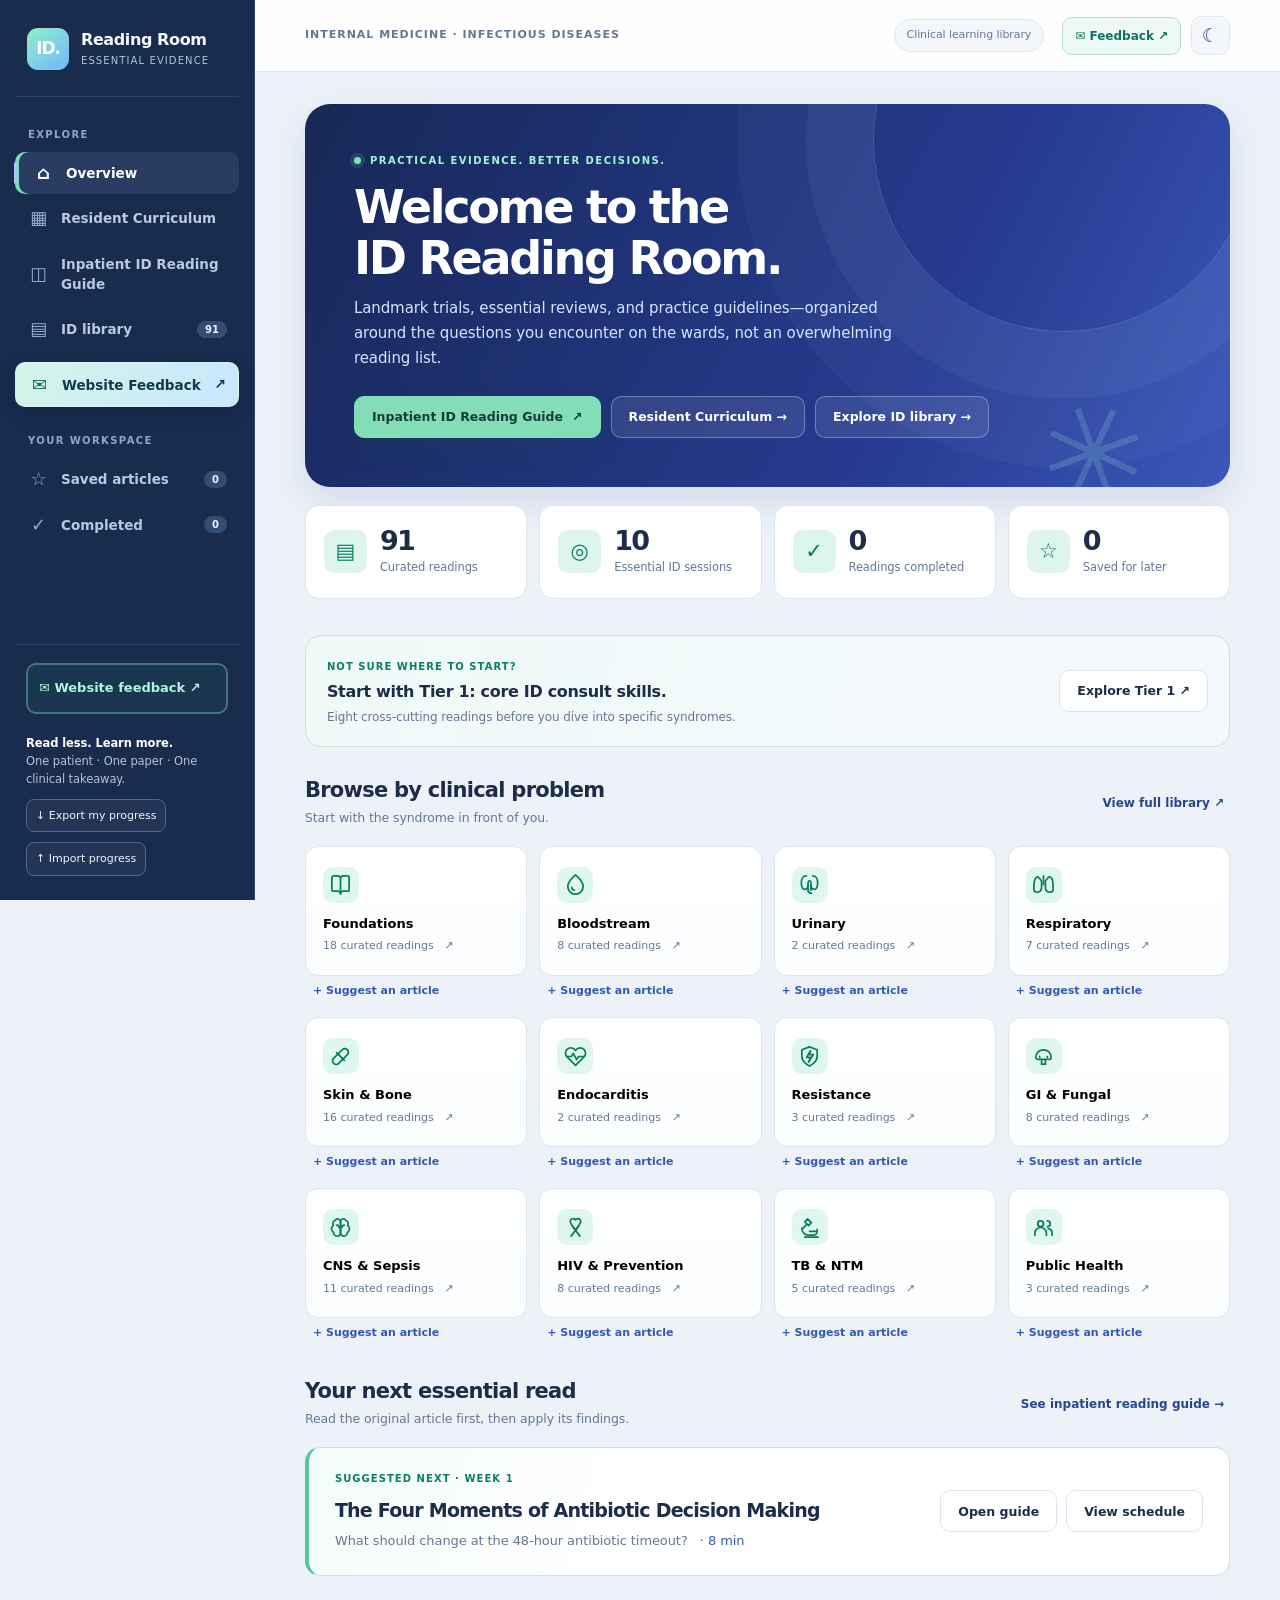
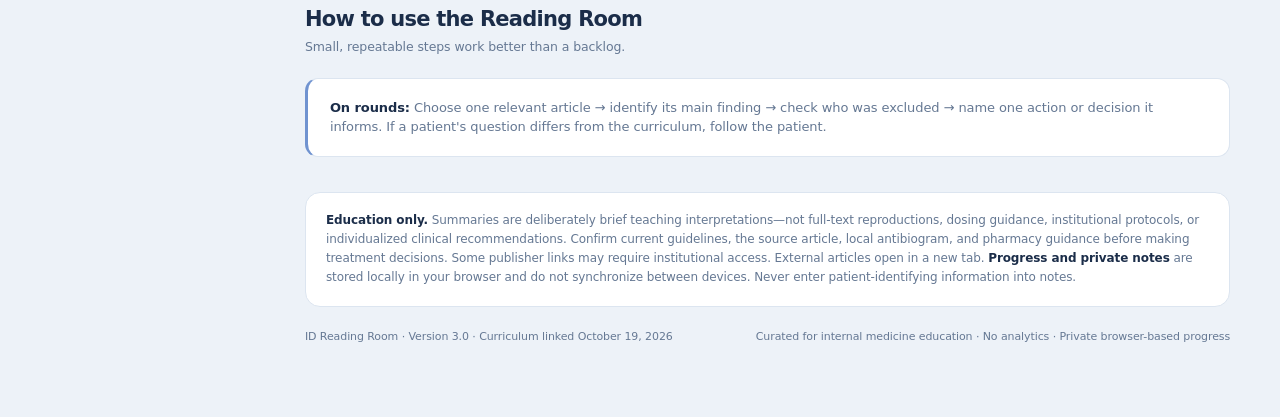
==== index.html @ ea4f5ff7 "Personalize all study guides with article-specific why-read text and Clinical Pearl heading" ====
<!doctype html>
<html lang="en">
<head>
  <meta charset="utf-8" />
  <meta name="viewport" content="width=device-width, initial-scale=1" />
  <meta name="color-scheme" content="light dark" />
  <meta name="description" content="A reading guide and evidence library for internal medicine residents rotating on the infectious diseases service." />
  <title>ID Reading Room · Essential Evidence for Internal Medicine</title>
  <style>
    :root{--bg:#edf3f9;--surface:#ffffff;--surface2:#f3f7fc;--line:#d3ddea;--ink:#13253d;--muted:#586b85;--brand:#445be7;--brandDeep:#273cc3;--teal:#138a79;--pill:#eef8f4;--navy:#101e36;--navmuted:#acb8cc;--shadow:0 12px 30px rgba(21,44,86,.08);--radius:18px;--focus:#ffca58; color-scheme:light}
    [data-theme="dark"]{--bg:#0b1423;--surface:#142139;--surface2:#1b2a45;--line:#2b3c56;--ink:#edf5ff;--muted:#a2b3ca;--brand:#92a3ff;--brandDeep:#b5c0ff;--teal:#70d7ce;--pill:#243457;--navy:#07101f;--navmuted:#a0afc7;--shadow:0 10px 36px rgba(0,0,0,.17);color-scheme:dark}
    *{box-sizing:border-box}html{scroll-behavior:smooth}body{margin:0;background:var(--bg);color:var(--ink);font:15px/1.5 Inter,ui-sans-serif,system-ui,-apple-system,"Segoe UI",sans-serif}button,input,select,textarea{font:inherit}button{cursor:pointer}a{color:inherit}button:disabled{opacity:.46;cursor:not-allowed}a:focus-visible,button:focus-visible,input:focus-visible,select:focus-visible,textarea:focus-visible{outline:3px solid var(--focus);outline-offset:3px}svg{display:block}h1,h2,h3,p{margin-top:0}h1,h2,h3{letter-spacing:-.04em}p{line-height:1.65}.hidden{display:none!important}.skip{position:absolute;left:-999px;top:12px;z-index:90;padding:12px 16px;background:#fff;color:#13243e;border-radius:10px}.skip:focus{left:12px}
    .app{display:flex;min-height:100vh}.sidebar{width:248px;flex:0 0 248px;background:var(--navy);color:#fff;display:flex;flex-direction:column;padding:31px 18px 24px;position:sticky;top:0;align-self:flex-start;height:100vh;overflow-y:auto}.brand{display:flex;align-items:center;gap:11px;padding:0 12px 26px;text-decoration:none}.brandmark{display:grid;place-items:center;width:42px;height:42px;background:linear-gradient(140deg,#9cefd9,#79b7ff);border-radius:13px;color:#0b2940;font-size:17px;font-weight:900;letter-spacing:-.08em;box-shadow:0 7px 20px rgba(74,203,229,.2)}.brand strong{display:block;font-size:15px;letter-spacing:-.025em;line-height:1.25}.brand small{display:block;color:var(--navmuted);font-size:11px;margin-top:3px;letter-spacing:.06em;text-transform:uppercase}.side-label{color:#91a2ba;font-size:10px;font-weight:850;letter-spacing:.15em;text-transform:uppercase;margin:15px 12px 11px}.navbutton{display:flex;align-items:center;width:100%;gap:12px;border:0;background:transparent;color:#adbad1;text-align:left;border-radius:11px;padding:13px 13px;font-weight:650;margin-bottom:4px;transition:background .15s,color .15s}.navbutton:hover{background:#1b2b48;color:#fff}.navbutton.active{background:#29365b;color:white;box-shadow:inset 3px 0 0 #7fdcc4}.navbutton .navicon{width:20px;text-align:center;font-size:19px;line-height:1}.navbutton .navcount{margin-left:auto;color:#d9e3ff;border-radius:50px;background:#374568;font-size:11px;padding:1px 8px}.sidebar-bottom{margin-top:auto;padding:20px 10px 0;border-top:1px solid #2b3850;color:#9dacc5;font-size:12px;line-height:1.6}.sidebar-bottom b{color:#deebfa}.sidebar-bottom button{margin-top:10px;background:transparent;color:#d0dffe;border:1px solid #405171;padding:8px 10px;border-radius:9px}
    .workspace{flex:1;min-width:0}.topbar{position:sticky;top:0;z-index:10;height:76px;display:flex;align-items:center;justify-content:space-between;gap:15px;padding:0 clamp(20px,4vw,55px);background:color-mix(in srgb,var(--bg) 90%,transparent);backdrop-filter:blur(16px);border-bottom:1px solid var(--line)}.top-label{font-size:12px;font-weight:730;color:var(--muted);letter-spacing:.08em;text-transform:uppercase}.top-right{display:flex;align-items:center;gap:10px}.top-tag{font-size:12px;color:var(--muted);margin-right:8px}.iconbutton{border:1px solid var(--line);border-radius:12px;background:var(--surface);color:var(--ink);width:40px;height:40px;display:grid;place-items:center;font-size:19px}.iconbutton:hover{border-color:#7fdcc4}.content{max-width:1420px;margin:0 auto;padding:32px clamp(20px,4vw,55px) 75px}.view{display:none}.view.active{display:block;animation:rise .23s ease-out}@keyframes rise{from{opacity:.3;transform:translateY(6px)}to{opacity:1;transform:translateY(0)}}
    .hero{position:relative;overflow:hidden;background:linear-gradient(117deg,#172856,#263b91 67%,#3c57ba);color:#fff;border-radius:25px;padding:clamp(28px,4vw,49px);box-shadow:0 15px 40px rgba(27,48,122,.12);min-height:271px}.hero:before{content:"";width:380px;height:380px;border:1px solid rgba(190,215,255,.22);border-radius:50%;position:absolute;right:-25px;top:-154px;box-shadow:0 0 0 67px rgba(180,213,255,.055),0 0 0 136px rgba(180,213,255,.035);pointer-events:none}.hero:after{content:"✳";font-size:128px;color:rgba(160,239,216,.23);line-height:1;position:absolute;right:82px;bottom:-32px;transform:rotate(-20deg);pointer-events:none}.hero-text{max-width:720px;position:relative;z-index:1}.eyebrow{display:flex;align-items:center;gap:9px;color:#b8ece0;font-size:11px;font-weight:850;letter-spacing:.16em;text-transform:uppercase;margin-bottom:14px}.eyebrow .dot{height:7px;width:7px;background:#88e0c5;border-radius:50%}.hero h1{font-size:clamp(29px,3.6vw,48px);font-weight:790;line-height:1.1;margin-bottom:13px;letter-spacing:-.05em}.hero p{font-size:15px;max-width:570px;color:#d8e4ff;margin-bottom:25px}.hero-actions{display:flex;gap:10px;flex-wrap:wrap}.btn{display:inline-flex;justify-content:center;align-items:center;gap:9px;background:var(--brand);color:white;border:1px solid transparent;border-radius:11px;min-height:42px;padding:10px 17px;font-weight:720;font-size:13px;text-decoration:none;line-height:1.2}.btn:hover{filter:brightness(1.07);transform:translateY(-1px)}.btn.secondary{color:var(--ink);background:var(--surface);border-color:var(--line)}.hero .btn{background:#aee5d6;color:#18334d;border-color:rgba(17,90,75,.08)}.hero .btn.secondary{background:rgba(255,255,255,.10);border-color:rgba(255,255,255,.30);color:white}.btn.sm{padding:8px 12px;min-height:36px;font-size:12px}.btn.ghost{background:transparent;color:var(--ink);border-color:var(--line)}.btn.dark{background:#1a3159}
    .stats{display:grid;grid-template-columns:repeat(4,minmax(0,1fr));gap:13px;margin:20px 0 34px}.stat{display:flex;align-items:center;gap:13px;border-radius:16px;background:var(--surface);border:1px solid var(--line);padding:18px 19px;box-shadow:var(--shadow)}.stat .stat-icon{width:41px;height:41px;border-radius:12px;background:#eef8f4;display:grid;place-items:center;color:#168974;font-size:19px}.stat strong{font-size:24px;line-height:1.1;display:block;letter-spacing:-.06em}.stat small{color:var(--muted);font-size:12px}.sectionbar{display:flex;align-items:end;justify-content:space-between;gap:12px;margin:28px 0 18px}.sectionbar h2{font-size:22px;line-height:1.2;margin:0}.sectionbar p{margin:5px 0 0;font-size:13px;color:var(--muted)}.textlink{border:0;background:none;color:var(--brand);font-weight:750;font-size:13px;white-space:nowrap}.textlink:hover{text-decoration:underline}.topic-grid{display:grid;grid-template-columns:repeat(4,minmax(0,1fr));gap:13px}.topic-tile{border:1px solid var(--line);background:var(--surface);border-radius:15px;padding:19px;text-align:left;min-height:147px;box-shadow:var(--shadow);transition:transform .15s,border-color .15s}.topic-tile:hover{transform:translateY(-3px);border-color:#7fdcc4}.topic-symbol{display:grid;place-items:center;width:38px;height:38px;border-radius:12px;background:#eef8f4;color:#168974;font-size:21px;margin-bottom:13px}.topic-tile strong{display:block;font-size:14px;line-height:1.3}.topic-tile small{color:var(--muted);font-size:12px;margin-top:6px;display:block}
    .feature-panel{border-radius:20px;background:var(--surface);border:1px solid var(--line);padding:24px;display:flex;gap:24px;align-items:center;justify-content:space-between;box-shadow:var(--shadow)}.feature-label{font-size:11px;font-weight:800;letter-spacing:.14em;text-transform:uppercase;color:#138a79;margin-bottom:10px}.feature-panel h3{font-size:20px;margin-bottom:7px}.feature-panel p{color:var(--muted);font-size:13px;margin:0;max-width:720px}.feature-actions{display:flex;gap:9px;flex-wrap:wrap;flex-shrink:0}
    .pagehead{display:flex;align-items:start;justify-content:space-between;gap:20px;margin-bottom:24px}.pagehead h1{font-size:clamp(26px,3vw,35px);margin:0 0 7px}.pagehead p{color:var(--muted);font-size:14px;max-width:720px;margin:0}.mini-heading{color:#138a79;font-weight:850;text-transform:uppercase;letter-spacing:.12em;font-size:11px;margin-bottom:7px}
    .toolbar{padding:16px;border:1px solid var(--line);background:var(--surface);border-radius:16px;display:flex;flex-wrap:wrap;gap:11px;align-items:center;margin-bottom:16px}.searchwrap{display:flex;align-items:center;gap:9px;padding:0 13px;border:1px solid var(--line);border-radius:11px;flex:1;min-width:235px;background:var(--bg);height:45px}.searchwrap:focus-within{border-color:#7fdcc4;box-shadow:0 0 0 3px rgba(127,220,196,.14)}.searchwrap span{color:var(--muted);font-size:18px}.searchwrap input{outline:none;border:0;background:transparent;color:var(--ink);min-width:50px;flex:1;font-size:13px}.filterselect{border:1px solid var(--line);color:var(--ink);border-radius:11px;background:var(--surface);height:45px;padding:0 12px;min-width:160px;font-size:13px}.filter-results{font-size:12px;color:var(--muted);margin-bottom:14px;display:flex;justify-content:space-between;align-items:center;gap:8px}.article-grid{display:grid;grid-template-columns:repeat(2,minmax(0,1fr));gap:15px}.article-card{background:var(--surface);border:1px solid var(--line);border-radius:16px;padding:21px;box-shadow:var(--shadow);display:flex;flex-direction:column;min-height:272px;position:relative;transition:border-color .15s,transform .15s}.article-card:hover{border-color:#95dcca;transform:translateY(-2px)}.cardtop{display:flex;align-items:center;gap:8px;flex-wrap:wrap;padding-right:38px}.chip{display:inline-flex;align-items:center;gap:5px;font-size:10px;font-weight:800;border-radius:999px;padding:5px 10px;background:var(--pill);color:var(--brandDeep);letter-spacing:.015em}.chip.type{background:var(--surface2);color:var(--muted)}.chip.core{background:#e2f5ee;color:#0b7f6c}[data-theme="dark"] .chip.core{background:#184a40;color:#a8f4e0}.starbtn{position:absolute;top:16px;right:18px;border:1px solid var(--line);border-radius:10px;background:var(--surface);height:33px;width:33px;color:var(--muted);font-size:18px}.starbtn.selected{color:#e6ad24;background:#fff8e1;border-color:#f0d886}.article-title{font-size:18px;line-height:1.28;margin:14px 0 8px;letter-spacing:-.03em}.article-question{color:var(--muted);font-size:13px;line-height:1.5;margin:0 0 12px;flex:1}.article-meta{display:flex;gap:6px;flex-wrap:wrap;color:var(--muted);font-size:11px;margin-bottom:16px}.article-meta span:not(:last-child):after{content:"·";padding-left:6px}.cardfooter{padding-top:14px;border-top:1px solid var(--line);display:flex;align-items:center;justify-content:space-between;gap:8px}.readflag{display:flex;align-items:center;gap:6px;font-weight:670;font-size:11px;color:var(--muted)}.readflag.complete{color:#11866f}.empty{padding:42px 26px;text-align:center;background:var(--surface);border:1px dashed var(--line);border-radius:15px;grid-column:1/-1;color:var(--muted)}.empty h3{color:var(--ink);margin:8px 0}
    .progress{width:100%;height:10px;border-radius:50px;background:var(--surface2);overflow:hidden}.progress > div{height:100%;border-radius:50px;background:linear-gradient(90deg,#33c4a2,#6a8df5);width:0%;transition:width .35s}.path-overview{background:var(--surface);border:1px solid var(--line);border-radius:20px;padding:23px;margin-bottom:20px}.path-overview h3{margin:0 0 5px;font-size:17px}.path-overview p{font-size:13px;color:var(--muted);margin-bottom:13px}.pathbar{display:flex;align-items:center;gap:14px;margin-top:8px}.pathbar strong{white-space:nowrap;color:var(--teal);font-size:13px}.week-grid{display:grid;grid-template-columns:repeat(2,minmax(0,1fr));gap:17px}.week{padding:22px;background:var(--surface);border:1px solid var(--line);border-radius:20px}.weekhead{display:flex;justify-content:space-between;gap:12px;align-items:center;margin-bottom:17px}.weekhead h2{font-size:20px;margin:0}.weekhead .chip{font-size:10px}.lesson{display:flex;align-items:start;gap:12px;width:100%;text-align:left;background:none;border:0;padding:14px 0;border-top:1px solid var(--line);color:var(--ink)}.lesson:hover .lesson-title{color:var(--brand)}.daynum{width:39px;height:39px;display:grid;place-items:center;border-radius:12px;background:var(--surface2);color:var(--brand);font-weight:800;font-size:12px;flex:0 0 auto}.daynum.done{background:#d9f4ea;color:#0b836d}.lesson-copy{flex:1;min-width:0}.lesson-title{display:block;font-size:14px;line-height:1.35;font-weight:760}.lesson-meta{display:block;color:var(--muted);font-size:11px;margin-top:3px}.lesson-desc{display:block;font-size:12px;color:var(--muted);margin-top:6px;line-height:1.45}.lesson-arrow{color:var(--muted);margin-top:7px}.tipbar{margin-top:20px;padding:19px 22px;border-radius:15px;background:var(--surface2);color:var(--muted);border:1px solid var(--line);font-size:13px}.tipbar b{color:var(--ink)}
    .bottomnotice{margin-top:35px;padding:18px 20px;background:var(--surface);border-radius:15px;border:1px solid var(--line);color:var(--muted);font-size:12px;line-height:1.6}.bottomnotice b{color:var(--ink)}.foot{margin-top:22px;display:flex;gap:10px;justify-content:space-between;color:var(--muted);font-size:11px;flex-wrap:wrap}
    .modalback{position:fixed;inset:0;background:rgba(8,19,37,.62);z-index:30;display:none;align-items:center;justify-content:center;padding:20px;backdrop-filter:blur(5px)}.modalback.open{display:flex}.modal{background:var(--surface);color:var(--ink);border:1px solid var(--line);border-radius:23px;width:min(750px,100%);max-height:min(92vh,920px);overflow:hidden;box-shadow:0 26px 75px rgba(0,0,0,.23);display:flex;flex-direction:column}.modalhead{padding:24px 27px 19px;border-bottom:1px solid var(--line);display:flex;gap:20px;justify-content:space-between}.modalhead h2{font-size:25px;line-height:1.2;margin:12px 0 0}.modal-close{align-self:flex-start;border:1px solid var(--line);background:var(--surface2);color:var(--ink);width:37px;height:37px;border-radius:11px;font-size:23px;line-height:1}.modal-scroll{overflow-y:auto;padding:22px 27px 27px}.paper-meta{color:var(--muted);font-size:12px;line-height:1.55;margin-bottom:18px}.clinical-question{padding:17px 19px;border-radius:13px;background:var(--surface2);border-left:3px solid var(--brand);margin-bottom:21px}.clinical-question strong{display:block;color:var(--teal);font-size:11px;letter-spacing:.11em;text-transform:uppercase;margin-bottom:5px}.clinical-question p{font-size:15px;font-weight:660;margin:0}.detail-section{margin:19px 0}.detail-section h3{display:flex;align-items:center;gap:9px;font-size:14px;letter-spacing:0;margin-bottom:7px}.detail-section h3 .circle{width:24px;height:24px;border-radius:50%;background:var(--pill);color:var(--brandDeep);font-size:11px;display:grid;place-items:center}.detail-section p{color:var(--muted);font-size:13px;line-height:1.65;margin:0}.reflect{border-radius:13px;border:1px solid var(--line);padding:17px;margin:20px 0;background:var(--bg)}.reflect strong{display:block;font-size:13px;margin-bottom:7px}.reflect p{font-size:13px;color:var(--muted);margin-bottom:0}.notesarea{width:100%;min-height:86px;resize:vertical;background:var(--surface);color:var(--ink);border:1px solid var(--line);border-radius:11px;padding:12px;font-size:13px;margin-top:9px}.noteslabel{display:block;font-size:13px;font-weight:750;margin-top:16px}.notecaption{display:block;margin-top:5px;font-size:11px;color:var(--muted)}.modalfooter{border-top:1px solid var(--line);padding:15px 27px;display:flex;flex-wrap:wrap;align-items:center;gap:9px}.modalfooter .push{flex:1}.counter-pill{font-size:12px;color:var(--muted);padding:0 8px}.toast{position:fixed;left:50%;bottom:22px;transform:translateX(-50%) translateY(80px);background:#142948;color:#fff;border:1px solid #34547e;border-radius:11px;padding:11px 16px;font-size:13px;z-index:100;opacity:0;transition:transform .22s,opacity .22s;pointer-events:none;box-shadow:0 12px 22px rgba(0,0,0,.2)}.toast.show{opacity:1;transform:translateX(-50%) translateY(0)}
    .mobilebar{display:none}.onlymobile{display:none}.checkboxrow{display:flex;align-items:center;gap:7px;color:var(--muted);font-size:13px;white-space:nowrap}.checkboxrow input{accent-color:var(--brand);width:16px;height:16px}.smallsummary{color:var(--muted);font-size:12px}.resets{margin-top:20px;display:flex;flex-wrap:wrap;gap:10px}.meta-kicker{font-size:11px;color:var(--muted)}
    
    body{background:linear-gradient(180deg,#f4f7fb 0%,#eaf1f8 100%) fixed}
    .topbar{background:color-mix(in srgb,var(--bg) 94%,white 6%);box-shadow:0 1px 0 rgba(255,255,255,.75) inset}
    .stats,.sectionbar,.pagehead{position:relative}
    .stat,.topic-tile,.feature-panel,.toolbar,.article-card,.week,.comp-card,.domain-card,.curr-info,.foundation-item,.lesson-modal-card,.saved-panel,.emptybox,.modal,.tableish,.resource-card{box-shadow:0 10px 28px rgba(20,45,88,.06);border-color:#d3ddea}
    .stat,.topic-tile,.feature-panel,.article-card,.week,.comp-card,.domain-card{background:linear-gradient(180deg,#ffffff 0%,#fbfdff 100%)}
    .toolbar,.curr-info{background:linear-gradient(180deg,#ffffff 0%,#f7faff 100%)}
    .searchwrap{background:#f6f9fc}
    .iconbutton,.filterselect,.searchwrap,.sortbtn,.theme-toggle{box-shadow:0 1px 0 rgba(255,255,255,.75) inset}
    .sectionbar h2,.pagehead h1{color:#102541}
    .mini-heading,.feature-label{color:#0b7d86}
    .mobilebar{background:rgba(255,255,255,.95);backdrop-filter:blur(16px)}

    .filterselect:focus,.btn:focus-visible,.iconbutton:focus-visible{outline-color:#7fdcc4}
    .navbutton .navcount{background:#31486b}
    .path-overview,.curr-info{position:relative;overflow:hidden}
    .path-overview:before,.curr-info:before{content:"";position:absolute;inset:auto -40px -40px auto;width:140px;height:140px;border-radius:50%;background:radial-gradient(circle,rgba(127,220,196,.18),rgba(127,220,196,0) 68%);pointer-events:none}
    .hero .btn:hover{background:#9edcc9}
    .btn:not(.secondary):not(.ghost):not(.dark){box-shadow:0 10px 22px rgba(72,184,152,.18)}
@media(max-width:1240px){.topic-grid{grid-template-columns:repeat(2,minmax(0,1fr))}.sidebar{width:215px;flex-basis:215px}.stats{grid-template-columns:repeat(2,minmax(0,1fr))}}
    @media(max-width:900px){.sidebar{display:none}.mobilebar{display:flex;position:fixed;bottom:0;left:0;right:0;z-index:20;background:var(--surface);border-top:1px solid var(--line);box-shadow:0 -7px 23px rgba(12,25,45,.08);justify-content:space-around;padding:8px 3px max(8px,env(safe-area-inset-bottom))}.mnav{display:flex;flex-direction:column;align-items:center;gap:1px;border:0;background:transparent;color:var(--muted);padding:4px 10px;font-size:10px;font-weight:730}.mnav span{font-size:20px}.mnav.active{color:var(--brand)}.onlymobile{display:block}.nonmobile{display:none}.content{padding-bottom:113px}.topbar{height:68px}.top-tag{display:none}}
    @media(max-width:680px){.content{padding:20px 15px 110px}.topbar{padding:0 15px}.hero{min-height:0;border-radius:18px;padding:28px 23px}.hero:before{right:-220px}.hero:after{display:none}.stats{gap:9px;margin:13px 0 26px}.stat{padding:13px;gap:10px;border-radius:13px}.stat .stat-icon{width:36px;height:36px}.stat strong{font-size:21px}.stat small{font-size:10px}.topic-grid{gap:9px}.topic-tile{padding:14px;min-height:137px}.article-grid,.week-grid{grid-template-columns:1fr}.feature-panel{display:block}.feature-actions{margin-top:16px}.toolbar{padding:11px}.searchwrap{min-width:100%;flex-basis:100%}.filterselect{min-width:0;flex:1}.pagehead{display:block}.pagehead .btn{margin-top:14px}.modalback{padding:7px;align-items:flex-end}.modal{max-height:96dvh;border-radius:20px 20px 10px 10px}.modalhead{padding:20px 19px 16px}.modal-scroll{padding:18px 19px}.modalfooter{padding:13px 19px}.modalhead h2{font-size:22px}.sectionbar{align-items:center}.sectionbar h2{font-size:20px}.stat{flex-wrap:wrap}.foot{margin-bottom:12px}}
    @media(prefers-reduced-motion:reduce){*,*:before,*:after{animation-duration:0s!important;transition-duration:0s!important;scroll-behavior:auto!important}}
    @media print{.sidebar,.mobilebar,.topbar,.modalback,.toolbar,.feature-actions,.btn,.starbtn,.navbutton{display:none!important}.content{padding:0}.hero{color:#111;background:#fff;box-shadow:none;border:1px solid #aaa}.hero p,.eyebrow{color:#444}.view:not(.active){display:none!important}.article-card,.week,.stat,.topic-tile{box-shadow:none;break-inside:avoid}.article-grid{display:block}.article-card{min-height:0;margin:9px 0}.bottomnotice{break-inside:avoid}body{background:#fff}}

    .optional-head{margin-top:39px}.optional-progress{font-size:12px;color:var(--muted);margin:-6px 0 14px}.week.optional{border-style:dashed}.week.optional .weekhead .chip{background:var(--surface2);color:var(--teal)}
    .foundations{display:grid;gap:10px;margin-bottom:27px}.foundation-item{display:flex;align-items:center;justify-content:space-between;flex-wrap:wrap;gap:12px;padding:16px 18px;border:1px solid var(--line);background:var(--surface);border-radius:14px}.foundation-item h3{font-size:14px;margin:0 0 3px;letter-spacing:-.01em}.foundation-item p{color:var(--muted);font-size:12px;margin:0}.foundation-actions{display:flex;gap:8px;align-items:center;flex-wrap:wrap}.status-pill{color:var(--muted);font-size:11px;font-weight:700}.status-pill.done{color:var(--teal)}
    .first-read{border:1px solid color-mix(in srgb,var(--teal) 25%,var(--line));border-radius:15px;padding:18px;margin-bottom:17px;background:color-mix(in srgb,var(--teal) 6%,var(--surface))}.first-read .kicker{color:var(--teal);font-size:11px;font-weight:850;letter-spacing:.1em;text-transform:uppercase}.first-read p{font-size:12px;color:var(--muted);margin:7px 0 12px}.media-panel{background:var(--surface2);border-radius:14px;padding:14px 17px;margin:16px 0}.media-panel h3{font-size:13px;letter-spacing:0;margin:0 0 7px}.media-panel p{font-size:12px;color:var(--muted);margin:4px 0 10px}.media-actions{display:flex;align-items:center;gap:8px;flex-wrap:wrap}.media-note{display:block;margin-top:7px;color:var(--muted);font-size:11px}.video-note{font-size:12px;color:var(--muted);border-left:3px solid var(--line);padding:9px 12px;margin-top:12px}
    .cardfooter .cardactions{display:flex;align-items:center;gap:7px;flex-wrap:wrap;justify-content:flex-end}.cardfooter{flex-wrap:wrap}.tiny-link{font-size:11px;color:var(--brand);font-weight:700;text-decoration:none}.tiny-link:hover{text-decoration:underline}
    @media(max-width:680px){.foundation-item{align-items:stretch}.foundation-actions{width:100%;justify-content:space-between}.first-read .btn{width:100%}.media-actions .btn{flex:1}.cardfooter .cardactions{width:100%}.cardfooter .cardactions .btn{flex:1}}
  
/* ACGME linked curriculum */
.curr-info{border:1px solid var(--line);background:var(--surface2);border-radius:16px;padding:20px 22px;margin-bottom:25px;color:var(--ink)}.curr-info b{font-size:15px}.curr-info p{color:var(--muted);font-size:13px;line-height:1.6;margin:9px 0}
.comp-grid{display:grid;grid-template-columns:repeat(2,minmax(0,1fr));gap:12px;margin-bottom:28px}
.comp-card{background:var(--surface);border:1px solid var(--line);border-radius:15px;padding:18px;position:relative}.comp-index{display:inline-block;font-size:11px;color:var(--teal);font-weight:800;letter-spacing:1px}.comp-card h3{margin:6px 0;color:var(--ink);font-size:16px}.comp-card p{font-size:13px;line-height:1.6;color:var(--muted);margin:7px 0 12px}
.curr-domains{display:grid;grid-template-columns:repeat(2,minmax(0,1fr));gap:13px}.domain-card{background:var(--surface);border:1px solid var(--line);border-radius:16px;padding:18px;min-width:0}.domain-head h3{margin:0 0 8px;font-size:16px;color:var(--ink)}.domain-head p{margin:0 0 14px;color:var(--muted);font-size:12.5px;line-height:1.5}.domain-links{display:grid;gap:7px}.domain-article{cursor:pointer;text-align:left;border:1px solid var(--line);border-radius:10px;padding:10px 12px;color:var(--ink);background:var(--surface2);font:inherit}.domain-article:hover{border-color:var(--brand);background:var(--pill)}.domain-t{display:block;font-size:12.5px;font-weight:760;line-height:1.35}.domain-src{display:block;font-size:11px;color:var(--muted);margin-top:3px}
@media(max-width:1050px){.curr-domains{grid-template-columns:1fr}}
@media(max-width:680px){.comp-grid{grid-template-columns:1fr}.curr-info{padding:16px}.mobilebar .mnav{padding:4px 3px;font-size:9px}.mobilebar .mnav span{font-size:17px}.domain-card{padding:15px}}

/* ───────────────────────────────────────────────────────────────
   ID Reading Room — Modern Clinical Dashboard / Option 3
   Presentation-only layer; no changes to article data or progress state.
   ─────────────────────────────────────────────────────────────── */
:root{
  --bg:#edf2f8; --surface:#ffffff; --surface2:#f3f7fc;
  --line:#dce5f0; --ink:#1b2d49; --muted:#657893;
  --brand:#3159b3; --brandDeep:#26478f; --teal:#3159b3;
  --pill:#e9f0fd; --navy:#192c4e; --navmuted:#b0c2df;
  --shadow:0 5px 21px rgba(30,60,106,.035); --radius:16px;
  --focus:#e1aa37;
}
[data-theme="dark"]{
  --bg:#0d192c; --surface:#162942; --surface2:#203551;
  --line:#324a67; --ink:#eef4fc; --muted:#b6c7df;
  --brand:#8eafff; --brandDeep:#b8ceff; --teal:#94b9ff;
  --pill:#294467; --navy:#0b1830; --navmuted:#a8b9d3;
  --shadow:0 7px 25px rgba(0,0,0,.09);
}
body{font-family:Inter,"Segoe UI",ui-sans-serif,system-ui,-apple-system,sans-serif;letter-spacing:-.006em}
.app{background:var(--bg)}
.sidebar{width:255px;flex-basis:255px;padding:28px 15px 24px;background:var(--navy);border-right:1px solid rgba(168,192,228,.15)}
.brand{gap:12px;padding:0 12px 26px;margin-bottom:7px;border-bottom:1px solid rgba(222,234,254,.11)}
.brandmark{width:42px;height:42px;border-radius:11px;background:#597cd1;color:#fff;box-shadow:none;letter-spacing:-.07em}
.brand strong{font-size:16px;font-weight:800;color:#f6f9ff}
.brand small{letter-spacing:.11em;font-size:10px;color:#b2c4dd}
.side-label{margin:23px 13px 10px;color:#8fa6ca;font-size:10px;font-weight:800;letter-spacing:.14em}
.navbutton{font-size:13.5px;color:#b7c9e4;border-radius:10px;padding:11px 12px;gap:11px;font-weight:630;margin-bottom:3px}
.navbutton .navicon{font-size:18px;min-width:23px;color:#94abd1}
.navbutton:hover{background:#263e66;color:#fff}
.navbutton.active{background:#314e81;color:#fff;box-shadow:none}
.navbutton.active .navicon{color:#fff}
.navbutton.active:before{content:"";position:absolute;width:3px;height:22px;left:15px;border-radius:3px;background:#a7c2ff;transform:translateX(-1px)}
.navbutton.active{padding-left:17px}
.navbutton .navcount{background:#344d75;color:#edf3ff;font-size:10px}
.sidebar-bottom{border-top:1px solid rgba(225,237,255,.13);color:#b3c3dc;margin-top:auto;font-size:11.5px;padding:18px 11px 0}
.sidebar-bottom b{color:#fff}
.sidebar-bottom button{border:1px solid #53698c;color:#edf5ff;padding:7px 9px;border-radius:8px;background:rgba(255,255,255,.045);font-size:11px}
.sidebar-bottom button:hover{background:#344f7e}
.workspace{background:var(--bg)}
.topbar{height:72px;padding:0 clamp(22px,3.9vw,60px);background:color-mix(in srgb,var(--surface) 91%,transparent);border-bottom:1px solid var(--line);backdrop-filter:blur(18px)}
.top-label{font-size:11px;font-weight:800;color:var(--muted);letter-spacing:.09em}
.top-tag{border-radius:999px;background:var(--surface2);border:1px solid var(--line);padding:7px 12px;color:var(--muted);font-size:11px}
.iconbutton{height:39px;width:39px;border-radius:10px;background:var(--surface2);color:var(--brandDeep)}
.content{max-width:1370px;padding:32px clamp(22px,3.9vw,60px) 72px}
.hero{background:linear-gradient(114deg,#1b2f60 0%,#243d8e 59%,#385bb9 100%);border:1px solid rgba(255,255,255,.12);border-radius:22px;min-height:266px;padding:clamp(30px,4.1vw,52px);box-shadow:0 15px 39px rgba(33,61,133,.13)}
.hero:before{width:460px;height:460px;right:-82px;top:-151px;box-shadow:0 0 0 54px rgba(201,222,255,.058),0 0 0 108px rgba(201,222,255,.033);border-color:rgba(205,227,255,.16)}
.hero:after{content:"";width:215px;height:156px;right:64px;bottom:38px;transform:rotate(-11deg);border:1px solid rgba(211,231,255,.24);border-radius:16px;background:linear-gradient(110deg,rgba(255,255,255,.075),rgba(255,255,255,.01));box-shadow:12px 16px 0 -1px rgba(255,255,255,.06),12px 16px 0 rgba(220,234,255,.18);opacity:.8}
.hero-text{max-width:740px}
.eyebrow{color:#d5e4ff;font-size:10px;letter-spacing:.15em}
.eyebrow .dot{background:#d6e5ff}
.hero h1{font-size:clamp(31px,3.45vw,47px);letter-spacing:-.053em;font-weight:800}
.hero p{color:#e0e9ff;max-width:595px;font-size:14.5px;line-height:1.63}
.hero .btn{background:#ffffff;color:#254583;border:1px solid #fff;box-shadow:0 3px 10px rgba(17,38,92,.11);font-size:12.5px}
.hero .btn:hover{background:#eaf0ff}
.hero .btn.secondary{color:#fff;background:rgba(255,255,255,.09);border-color:rgba(220,232,255,.34);box-shadow:none}
.hero .btn.secondary:hover{background:rgba(255,255,255,.19)}
.btn{background:#3159b3;color:#fff;border-radius:10px;font-weight:720;font-size:12.5px;box-shadow:none;transition:background .15s,transform .15s}
.btn:hover{background:#26478f;filter:none}
[data-theme="dark"] .btn{background:#476dbe;color:#fff}
[data-theme="dark"] .btn.secondary{background:var(--surface2);color:var(--ink)}
[data-theme="dark"] .hero .btn{background:#fff;color:#254583}
[data-theme="dark"] .hero .btn.secondary{background:rgba(255,255,255,.11);color:white}
.stats{margin:18px 0 36px;gap:12px}
.stat{padding:18px;border-radius:14px;border-color:var(--line);box-shadow:none;min-height:94px;background:var(--surface)}
.stat .stat-icon{width:43px;height:43px;border-radius:10px;background:#e8effc;color:#355db6;font-size:21px}
[data-theme="dark"] .stat .stat-icon{background:#2a4269;color:#b7ceff}
.stat strong{font-size:27px;font-weight:800;color:var(--ink)}
.stat small{font-size:11.5px}
.sectionbar{margin:31px 0 17px;align-items:center}
.sectionbar h2{font-size:21px;letter-spacing:-.035em;color:var(--ink);font-weight:790}
.sectionbar p{font-size:12.5px;color:var(--muted)}
.textlink{color:var(--brandDeep);font-size:12px}
[data-theme="dark"] .textlink{color:var(--brand)}
.topic-grid{gap:12px}
.topic-tile{border-radius:13px;min-height:130px;padding:17px;border-color:var(--line);box-shadow:none}
.topic-tile:hover{box-shadow:0 8px 23px rgba(41,75,137,.09);border-color:#8ca9e5}
.topic-symbol{height:36px;width:36px;border-radius:10px;background:#e8effb;color:#3a60af;font-size:18px;margin-bottom:12px}
[data-theme="dark"] .topic-symbol{background:#273f62;color:#bad0ff}
.topic-tile strong{font-size:13px;font-weight:750;line-height:1.35}
.topic-tile small{font-size:11px;margin-top:6px}
.feature-panel{padding:23px 26px;border-radius:15px;border-left:4px solid #5476c5;box-shadow:none;background:var(--surface)}
.feature-label,.mini-heading{color:var(--brandDeep);font-size:10px;letter-spacing:.105em}
[data-theme="dark"] .feature-label,[data-theme="dark"] .mini-heading{color:var(--brand)}
.feature-panel h3{font-size:19px}
.feature-panel p{line-height:1.6}
.tipbar{border-radius:13px;border-left:3px solid #7093d0;background:var(--surface);box-shadow:none}
.pagehead{padding:0 0 2px;margin-bottom:22px}
.pagehead h1{font-size:clamp(28px,3vw,38px);font-weight:800}
.pagehead p{font-size:13.5px;line-height:1.7}
.path-overview{border-radius:15px;padding:24px;border-left:4px solid #5476c5;background:var(--surface);box-shadow:none}
.path-overview h3{font-size:18px}
.pathbar strong{color:var(--brandDeep)}
.week-grid{gap:14px}
.week{border-radius:15px;padding:20px 22px;box-shadow:none}
.weekhead h2{font-size:20px}
.daynum{background:#edf2fc;color:#345cab;border-radius:10px}
[data-theme="dark"] .daynum{background:#2a4369;color:#b9cdfd}
.daynum.done{background:#e7effc;color:#3159b3}
.lesson{padding:13px 0}
.lesson-title{font-size:13px}
.lesson-desc{font-size:11.5px}
.chip{background:var(--pill);color:var(--brandDeep);font-size:10px;font-weight:780}
.chip.type{background:var(--surface2);color:var(--muted)}
.chip.core{background:#e7eefc;color:#284d91}
[data-theme="dark"] .chip.core{background:#2b466d;color:#c2d6ff}
.toolbar{border-radius:13px;box-shadow:none;padding:14px}
.searchwrap{background:var(--surface2);border-radius:9px}
.searchwrap:focus-within{border-color:#6a89cb}
.filterselect{background:var(--surface2);border-radius:9px}
.article-grid{gap:12px}
.article-card{border-radius:13px;box-shadow:none;min-height:245px;padding:19px}
.article-title{font-size:17px;font-weight:760}
.article-question{font-size:12.5px}
.starbtn{border-radius:9px}
.comp-grid{gap:12px}
.comp-card{border-radius:13px;box-shadow:none;padding:20px}
.comp-index{font-size:10px;color:var(--brandDeep)}
[data-theme="dark"] .comp-index{color:var(--brand)}
.comp-card h3{font-size:15px}
.domain-card{border-radius:13px;padding:19px}
.domain-head h3{font-size:15px}
.domain-article{background:var(--surface2);border-radius:9px}
.domain-article:hover{background:var(--pill)}
.first-read{border-color:#c5d6ef;background:var(--surface2);border-radius:13px}
.first-read .kicker{color:var(--brandDeep)}
[data-theme="dark"] .first-read .kicker{color:var(--brand)}
.clinical-question{border-left:3px solid #5476c5;border-radius:10px}
.clinical-question strong{color:var(--brandDeep)}
[data-theme="dark"] .clinical-question strong{color:var(--brand)}
.foundation-item{border-radius:12px;box-shadow:none}
.status-pill.done{color:var(--brandDeep)}
.modal{border-radius:17px}
.modalhead h2{font-size:23px}
/* A calmer, more readable research-library layout: individual rows on wide screens. */
@media(min-width:1025px){
 #grid-library,#grid-saved,#grid-completed{grid-template-columns:1fr;gap:10px}
 #grid-library .article-card,#grid-saved .article-card,#grid-completed .article-card{
  display:grid;grid-template-columns:minmax(0,1fr) 190px;
  grid-template-areas:"tags footer" "title footer" "question footer" "meta footer";
  align-items:start;gap:5px 26px;padding:20px 24px;min-height:0;
 }
 #grid-library .cardtop,#grid-saved .cardtop,#grid-completed .cardtop{grid-area:tags}
 #grid-library .article-title,#grid-saved .article-title,#grid-completed .article-title{grid-area:title;margin:7px 0 2px;padding-right:18px}
 #grid-library .article-question,#grid-saved .article-question,#grid-completed .article-question{grid-area:question;margin:0 0 2px;max-width:830px}
 #grid-library .article-meta,#grid-saved .article-meta,#grid-completed .article-meta{grid-area:meta;margin:3px 0 0}
 #grid-library .cardfooter,#grid-saved .cardfooter,#grid-completed .cardfooter{
  grid-area:footer;border-top:0;border-left:1px solid var(--line);padding:29px 0 0 20px;
  display:flex;flex-direction:column;align-items:stretch;justify-content:flex-end;gap:10px;
 }
 #grid-library .cardfooter .cardactions,#grid-saved .cardfooter .cardactions,#grid-completed .cardfooter .cardactions{display:flex;justify-content:stretch;gap:7px}
 #grid-library .cardfooter .cardactions .btn,#grid-saved .cardfooter .cardactions .btn,#grid-completed .cardfooter .cardactions .btn{flex:1}
}
@media(max-width:1240px){.sidebar{width:230px;flex-basis:230px}}
@media(max-width:900px){
 .sidebar{display:none}
 .topbar{background:var(--surface)}
 .mobilebar{background:var(--surface);box-shadow:0 -5px 18px rgba(20,49,102,.06)}
 .mobilebar .mnav.active{color:var(--brandDeep)}
 .content{padding-bottom:114px}
}
@media(max-width:680px){
 .content{padding:18px 14px 115px}
 .hero{min-height:0;padding:29px 23px;border-radius:17px}
 .hero:before{right:-235px}
 .hero:after{display:none}
 .hero h1{font-size:32px}
 .hero p{font-size:13px}
 .hero-actions{gap:8px}
 .hero .btn{min-height:42px;flex:1 1 185px}
 .stats{margin:14px 0 29px;gap:9px}
 .stat{padding:12px;min-height:81px;gap:10px}
 .stat strong{font-size:23px}
 .stat small{font-size:10.5px}
 .stat .stat-icon{width:36px;height:36px;font-size:17px}
 .sectionbar h2{font-size:19px}
 .topic-grid{gap:10px}
 .topic-tile{min-height:114px;padding:14px}
 .topic-symbol{width:33px;height:33px;margin-bottom:9px}
 .feature-panel{padding:19px}
 .pagehead h1{font-size:29px}
 .mobilebar .mnav{font-size:9px}
 .mobilebar .mnav span{font-size:17px}
}
@media print{
 .hero{box-shadow:none;background:#fff!important;color:#111!important}
 .hero h1{color:#111!important}
 .hero:before,.hero:after{display:none}
}


/* OPTION A — clearly visible seafoam accents, still an academic clinical dashboard. */
:root{--green-a:#66cda8;--green-b:#8ce5c2;--green-text:#076f5d;--green-wash:#e8f8f1}
/* Welcome panel keeps original navy/royal-blue gradient, rings, and headings. */
.hero .eyebrow{color:#a5f4d6}
.hero .eyebrow .dot{background:#78e6b5;box-shadow:0 0 0 4px rgba(120,230,181,.14)}
.hero .btn:not(.secondary){background:#83deb8!important;color:#123c36!important;border-color:#83deb8!important;box-shadow:0 10px 24px rgba(12,84,67,.19)!important}
.hero .btn:not(.secondary):hover{background:#70d5aa!important;filter:none!important}
/* A few strategic mint markers make the new design visible immediately. */
.sidebar .navbutton.active{box-shadow:inset 4px 0 0 #77dfb5;background:#293d62}
.brandmark{background:linear-gradient(140deg,#8df0c6,#74b5ff)}
[data-theme="light"] .feature-panel,html:not([data-theme="dark"]) .feature-panel{border-left:4px solid #54c59d;background:linear-gradient(105deg,#f3fcf8 0%,#ffffff 36%)}
[data-theme="light"] .stat .stat-icon,html:not([data-theme="dark"]) .stat .stat-icon{background:#def5eb;color:#087c62}
[data-theme="light"] .topic-symbol,html:not([data-theme="dark"]) .topic-symbol{background:#e0f7ed;color:#087c62}
[data-theme="light"] .progress > div,html:not([data-theme="dark"]) .progress > div{background:linear-gradient(90deg,#39be92,#80dabe)}
[data-theme="light"] .daynum.done,html:not([data-theme="dark"]) .daynum.done{background:#d6f5e5;color:#086c57}
[data-theme="light"] .chip.core,html:not([data-theme="dark"]) .chip.core{background:#d8f6e6;color:#076f5d}
[data-theme="light"] .mini-heading,html:not([data-theme="dark"]) .mini-heading{color:#087f66}
[data-theme="light"] .feature-label,html:not([data-theme="dark"]) .feature-label{color:#087f66}
[data-theme="light"] .topic-tile:hover,html:not([data-theme="dark"]) .topic-tile:hover{border-color:#75cdae}
[data-theme="light"] .article-card:hover,html:not([data-theme="dark"]) .article-card:hover{border-color:#75cdae}
[data-theme="light"] .searchwrap:focus-within,html:not([data-theme="dark"]) .searchwrap:focus-within{border-color:#55c69f}
/* Preserve dark theme contrast while using the same accent identity. */
[data-theme="dark"] .feature-panel{border-left:4px solid #5ebc9c}
[data-theme="dark"] .hero .btn:not(.secondary){background:#83deb8!important;color:#123c36!important}

/* Restore the ORIGINAL welcome hero precisely; preserve selected navigation labels. */
.hero{background:linear-gradient(117deg,#172856,#263b91 67%,#3c57ba);border:0;border-radius:25px;box-shadow:0 15px 40px rgba(27,48,122,.12);min-height:271px;padding:clamp(28px,4vw,49px)}
.hero:before{content:"";width:380px;height:380px;border:1px solid rgba(190,215,255,.22);border-radius:50%;position:absolute;right:-25px;top:-154px;box-shadow:0 0 0 67px rgba(180,213,255,.055),0 0 0 136px rgba(180,213,255,.035);pointer-events:none}
.hero:after{content:"✳";width:auto;height:auto;right:82px;bottom:-32px;top:auto;font-size:128px;color:rgba(160,239,216,.23);line-height:1;position:absolute;transform:rotate(-20deg);border:0;border-radius:0;background:none;box-shadow:none;pointer-events:none}
.hero h1{font-size:clamp(29px,3.6vw,48px);font-weight:790;line-height:1.1;letter-spacing:-.05em}
.hero p{font-size:15px;max-width:570px;color:#d8e4ff;line-height:1.65}
@media(max-width:680px){.hero{min-height:0;border-radius:18px;padding:28px 23px}.hero:before{right:-220px}.hero:after{display:none}.hero h1{font-size:32px}.hero p{font-size:13px}}

    .topic-symbol svg{display:block;width:23px;height:23px;stroke:currentColor;flex:none}
    .topic-tile:hover .topic-symbol{background:#c9f0df;transition:background .16s ease}
    [data-theme="dark"] .topic-symbol{background:#174c4b;color:#9de5d2}
    [data-theme="dark"] .topic-tile:hover .topic-symbol{background:#21635d}
    @media(max-width:680px){.topic-symbol svg{width:21px;height:21px}}

.rotation-expectations{margin-top:28px;border:1px solid var(--line);border-radius:20px;background:var(--surface);padding:25px;box-shadow:var(--shadow)}
.rotation-expectations-head h2{font-size:clamp(21px,2.5vw,26px);letter-spacing:-.035em;margin:5px 0 7px}
.rotation-expectations-head>p{font-size:13px;color:var(--muted);margin:0 0 21px}
.expectations-grid{display:grid;grid-template-columns:repeat(3,minmax(0,1fr));gap:13px}
.expectation-card{border:1px solid var(--line);border-radius:15px;padding:20px;background:var(--surface2)}
.expectation-step{font-size:10px;letter-spacing:.12em;text-transform:uppercase;font-weight:850;color:var(--teal)}
.expectation-card h3{font-size:17px;letter-spacing:-.025em;margin:9px 0 8px}
.expectation-card p{font-size:13px;color:var(--muted);line-height:1.6;margin:0}
.curriculum-resource-row{margin-top:17px;padding:17px 20px;display:flex;align-items:center;justify-content:space-between;gap:20px;border-radius:14px;border:1px solid var(--line);background:var(--surface)}
.curriculum-resource-row strong{font-size:13px}.curriculum-resource-row p{font-size:12px;color:var(--muted);margin:4px 0 0}
@media(max-width:1080px){.expectations-grid{grid-template-columns:1fr}}
@media(max-width:680px){.rotation-expectations{padding:16px}.expectation-card{padding:16px}.curriculum-resource-row{flex-direction:column;align-items:stretch}}
</style>
<style>
/* Clinical knowledge index: added without changing the underlying ACGME competencies */
.knowledge-intro{background:linear-gradient(105deg,#eaf4fb,#eff9f6);border:1px solid var(--line);border-radius:17px;padding:21px 23px;margin-bottom:16px}
.knowledge-intro>span{display:block;color:var(--ink);font-size:17px;font-weight:800;letter-spacing:-.025em}
.knowledge-intro p{margin:5px 0 16px;color:var(--muted);font-size:13px;max-width:800px}
.index-quick{display:flex;flex-wrap:wrap;gap:8px}
.index-jump{padding:7px 12px;border:1px solid #bfded9;border-radius:99px;background:#f8fffd;color:#116f63;font-size:12px;font-weight:750}
.index-jump:hover{background:#daf4ec}
.knowledge-search{display:flex;align-items:center;gap:14px;flex-wrap:wrap;background:var(--surface);border:1px solid var(--line);padding:14px 18px;border-radius:15px;margin-bottom:13px}
.knowledge-search label{font-size:12px;font-weight:750}
.knowledge-search input{flex:1;min-width:225px;border:1px solid var(--line);border-radius:10px;background:var(--surface2);color:var(--ink);padding:11px 12px;font-size:13px}
.knowledge-index{display:grid;gap:12px}
.index-group{border:1px solid var(--line);background:var(--surface);border-radius:17px;overflow:hidden;box-shadow:var(--shadow)}
.index-group summary{cursor:pointer;list-style:none;display:flex;align-items:center;gap:10px;padding:19px 21px;color:var(--ink)}
.index-group summary::-webkit-details-marker{display:none}
.index-group summary:after{content:"⌄";margin-left:auto;color:var(--teal);font-weight:bold;font-size:19px;transition:transform .2s}
.index-group[open] summary:after{transform:rotate(180deg)}
.index-title{font-size:16px;font-weight:800;letter-spacing:-.02em}
.index-qty{border-radius:999px;background:#e4f5ef;color:#09755f;font-size:11px;font-weight:800;padding:4px 9px;white-space:nowrap}
.index-description{font-size:12px;color:var(--muted);padding:0 21px 16px;margin:-10px 0 0}
.index-rows{border-top:1px solid var(--line);display:grid;grid-template-columns:repeat(2,minmax(0,1fr));gap:0;padding:8px}
.index-entry{border-radius:11px;padding:14px;min-width:0;display:flex;flex-direction:column;gap:9px}
.index-entry:hover{background:var(--surface2)}
.index-entry h4{margin:0;font-size:13px;font-weight:790;color:var(--ink);line-height:1.35}
.index-sources{display:flex;flex-wrap:wrap;gap:6px}
.index-source{border:1px solid #c8dedb;color:#136e64;background:#f4fbf8;border-radius:8px;padding:7px 9px;text-align:left;font-size:11px;font-weight:660;line-height:1.4;max-width:100%}
.index-source:hover{border-color:#63bdab;background:#e2f6ef}
.index-source em{font-style:normal;font-size:10px;color:#506879;display:block;font-weight:480;margin-top:3px}
.index-empty{padding:20px;color:var(--muted);font-size:13px}
[data-theme="dark"] .knowledge-intro{background:linear-gradient(100deg,#182d43,#1b3b3a)}
[data-theme="dark"] .index-jump,[data-theme="dark"] .index-source{background:#1e393d;color:#a7f3dc;border-color:#37655f}
[data-theme="dark"] .index-jump:hover,[data-theme="dark"] .index-source:hover{background:#2a5149}
[data-theme="dark"] .index-qty{background:#234d40;color:#a7f3dc}
[data-theme="dark"] .index-source em{color:#a2b3ca}
@media(max-width:850px){.index-rows{grid-template-columns:1fr}.knowledge-search{display:block}.knowledge-search input{display:block;width:100%;min-width:0;margin:8px 0}.index-group summary{padding:15px}.index-title{font-size:14px}.index-description{padding:0 15px 12px}.index-entry{padding:11px}}
</style>
<style>.index-subhead{grid-column:1/-1;padding:12px 14px 6px;color:var(--teal);font-weight:800;font-size:12px;border-bottom:1px solid var(--line);margin:6px 6px 0}</style><style>
.topic-unit{min-width:0;display:flex;flex-direction:column;border-radius:15px}
.topic-unit .topic-tile{width:100%;flex:1}
.topic-suggest{border:0;background:transparent;color:var(--teal);text-align:left;font-size:11px;font-weight:790;padding:7px 8px;line-height:1.4}
.topic-suggest:hover{text-decoration:underline}
.index-entry .topic-suggest{padding:5px 0 0}
.modal-topic-feedback{display:flex;justify-content:flex-end;padding-bottom:10px}
.sidebar-bottom .feedback-side-link{display:block;width:100%;border:1px solid rgba(145,232,214,.35);padding:11px 9px;text-align:left;border-radius:10px;color:#b1f4df;background:#1b3650;font-weight:740;margin:0 0 20px;font-size:12px}
.sidebar-bottom .feedback-side-link:hover{background:#24435e}
[data-theme="dark"] .topic-suggest{color:#96e8d1}
</style><style>
/* Four-tier library overlay: remains independent of the 10-day ID consult pathway */
.tier-home-teaser,.tier-curriculum-note,.tier-library-intro{display:flex;align-items:center;justify-content:space-between;gap:18px;border:1px solid var(--line);background:var(--surface);padding:18px 21px;border-radius:16px;margin:15px 0 21px}
.tier-home-teaser{background:linear-gradient(105deg,#effaf7,#f4f8fe);border-color:#c8e4da}
.tier-home-teaser strong,.tier-curriculum-note strong,.tier-library-intro strong{display:block;font-size:16px;color:var(--ink);letter-spacing:-.02em;margin:4px 0}
.tier-home-teaser p,.tier-curriculum-note p,.tier-library-intro p{font-size:12px;color:var(--muted);margin:3px 0 0;max-width:710px}
.tier-home-teaser button,.tier-curriculum-note button,.tier-library-intro button{flex-shrink:0}
.tier-library-intro{margin-bottom:13px;background:var(--surface2)}
.tier-grid{display:grid;grid-template-columns:repeat(4,minmax(0,1fr));gap:11px;margin-bottom:19px}
.tier-card{background:var(--surface);border:1px solid var(--line);border-radius:15px;padding:17px 15px;text-align:left;display:flex;flex-direction:column;gap:8px;min-height:238px;min-width:0;color:var(--ink);box-shadow:var(--shadow);transition:transform .15s,border-color .15s,background .15s}
.tier-card:hover{border-color:#54ac9b;transform:translateY(-2px)}
.tier-card.selected{border:2px solid #1da88a;background:var(--pill);padding:16px 14px}
.tier-topline{display:flex;justify-content:space-between;align-items:center;gap:6px}
.tier-number{font-weight:850;font-size:11px;color:var(--teal);letter-spacing:.08em;text-transform:uppercase}
.tier-count{font-size:10px;color:var(--muted);white-space:nowrap}
.tier-card strong{display:block;font-size:15px;font-weight:820;line-height:1.25;letter-spacing:-.025em}
.tier-subtitle{font-size:11px;font-weight:800;color:var(--teal)}
.tier-description{font-size:11.5px;line-height:1.5;color:var(--muted);flex:1}
.tier-progress{font-weight:750;color:var(--teal);border-top:1px solid var(--line);padding-top:9px;display:flex;justify-content:space-between;font-size:11px}
.chip.tier-chip{font-size:10px;background:#ecf7f2;color:#0e786a}
.chip.tier-chip-2{background:#eaf0fc;color:#345cac}
.chip.tier-chip-3{background:#fff2de;color:#966018}
.chip.tier-chip-4{background:#f2edf9;color:#7654a8}
.chip.extended-core{background:#e4f6f0;color:#0c8069}
[data-theme="dark"] .tier-home-teaser{background:linear-gradient(105deg,#173b37,#1a3048);border-color:#345c57}
[data-theme="dark"] .chip.tier-chip-1{background:#1c5145;color:#bcf3dd}
[data-theme="dark"] .chip.tier-chip-2{background:#263e68;color:#bdd4ff}
[data-theme="dark"] .chip.tier-chip-3{background:#513d26;color:#f5cf97}
[data-theme="dark"] .chip.tier-chip-4{background:#38304e;color:#d1b4f6}
[data-theme="dark"] .chip.extended-core{background:#1c5145;color:#b1f2d9}
@media(max-width:1150px){.tier-grid{grid-template-columns:repeat(2,minmax(0,1fr))}.tier-card{min-height:203px}}
@media(max-width:640px){.tier-grid{grid-template-columns:1fr}.tier-card{min-height:auto}.tier-home-teaser,.tier-curriculum-note,.tier-library-intro{align-items:stretch;flex-direction:column;padding:16px}.tier-home-teaser button,.tier-curriculum-note button,.tier-library-intro button{width:100%}}
</style>
<style>
/* Reading by week, never assigned to a specific day */
.weekly-intro{font-size:12px;color:var(--muted);margin:5px 0 0;max-width:430px}
.weekly-readings{display:flex;flex-direction:column}
.weekly-reading{width:100%;text-align:left;display:flex;align-items:flex-start;gap:13px;background:transparent;color:var(--ink);border:0;border-top:1px solid var(--line);padding:14px 0}
.weekly-reading:hover{background:var(--surface2)}
.weekly-check{border-radius:10px;width:29px;height:29px;flex:0 0 29px;display:grid;place-items:center;background:var(--surface2);color:var(--muted)}
.weekly-check.complete{background:#d8f3e7;color:#117c65}
.weekly-reading-text{flex:1;min-width:0;display:flex;flex-direction:column;gap:3px}
.weekly-reading-text strong{font-weight:750;font-size:13px;line-height:1.4}
.weekly-reading-text small{color:var(--teal);font-size:11px}
.weekly-reading-text>span{color:var(--muted);font-size:11.5px;line-height:1.45}
</style><style>.grouped-reading-label{font-size:11px;font-weight:710;color:var(--teal);margin-top:13px;background:var(--pill);border-radius:8px;padding:7px 10px}.grouped-reading-note{padding:14px 16px;background:var(--surface2);border:1px solid var(--line);border-radius:13px;margin-bottom:16px;display:flex;flex-direction:column;gap:6px}.grouped-reading-note strong{font-size:13px;color:var(--ink)}.grouped-reading-note>span{color:var(--teal);font-size:12px;font-weight:700}.grouped-reading-other{border:1px solid var(--line);background:var(--surface);color:var(--ink);border-radius:9px;font-size:11px;padding:8px;text-align:left}.grouped-reading-other:hover{border-color:var(--teal)}</style><style>
.sidebar-feedback-primary{margin-top:9px;background:linear-gradient(115deg,#d4f5e8,#c9e7ff)!important;color:#10394b!important;font-weight:850!important;border:1px solid rgba(255,255,255,.22)!important;box-shadow:0 6px 18px rgba(0,0,0,.13)}
.sidebar-feedback-primary:hover{background:linear-gradient(115deg,#b6efd9,#b3d9fb)!important}
.sidebar-feedback-primary .navicon{color:#126956!important}
.feedback-arrow{margin-left:auto;font-size:14px}
.sidebar-bottom .feedback-side-link{padding:13px 11px;font-size:13px;border-width:2px;font-weight:800}
.top-feedback{border:1px solid #b9d9d0;color:#156e5f;background:#ecf9f4;padding:9px 12px;border-radius:10px;font-size:12px;font-weight:790;white-space:nowrap}
.top-feedback:hover{background:#d8f3e8}
.path-tools{display:flex;flex-wrap:wrap;gap:9px;margin:10px 0 15px}.path-tools button{min-width:150px}
[data-theme="dark"] .top-feedback{background:#1c4d48;color:#c5f5e1;border-color:#36796a}
@media(max-width:600px){.top-feedback{font-size:11px;padding:8px}.path-tools button{flex:1}}
</style><style>
/* Resident-first curriculum: practical expectations before competency domains */
.resident-contact,.resident-introduction,.resident-principles,.resident-curriculum-actions,.resident-rotation-logistics{background:var(--surface);border:1px solid var(--line);border-radius:17px;padding:22px;margin-bottom:18px;box-shadow:var(--shadow)}
.resident-contact{display:grid;grid-template-columns:1fr 1.28fr;gap:22px;background:linear-gradient(115deg,#f1f9fc,#ecf9f4)}
.resident-contact h2,.resident-introduction h2,.resident-expectation-card h2,.resident-principles h2,.resident-rotation-logistics h2{font-size:19px;margin:6px 0 10px;color:var(--ink)}
.resident-contact p,.resident-introduction p,.resident-principles p,.resident-rotation-logistics p{font-size:13px;color:var(--muted);line-height:1.7;margin:0}
.resident-contact-grid{display:grid;grid-template-columns:1fr 1fr;gap:10px}
.resident-contact-grid>div{border:1px solid var(--line);background:var(--surface);border-radius:11px;padding:13px;min-width:0}
.resident-contact-grid>div:first-child{grid-column:1/-1}
.resident-contact-grid span{display:block;font-size:11px;color:var(--muted);font-weight:700;margin-bottom:5px}
.resident-contact-grid strong,.resident-contact-grid a{font-size:13px;font-weight:780;color:var(--ink);overflow-wrap:anywhere}
.resident-contact-grid a:hover{text-decoration:underline;color:var(--teal)}
.resident-introduction{border-left:4px solid #6abfa8}
.resident-expectation-grid{display:grid;grid-template-columns:repeat(2,minmax(0,1fr));gap:15px;margin-bottom:18px}
.resident-expectation-card{background:var(--surface);border:1px solid var(--line);border-radius:17px;padding:22px;box-shadow:var(--shadow)}
.resident-numbered{margin:10px 0 0;padding-left:22px;display:grid;gap:12px}
.resident-numbered li{font-size:12.7px;color:var(--muted);line-height:1.6;padding-left:3px}
.resident-numbered li strong{color:var(--ink)}
.resident-principles{display:grid;grid-template-columns:1fr 1fr;gap:24px}
.resident-principles ul{margin:12px 0;padding-left:20px;display:grid;gap:12px}
.resident-principles li{font-size:12.7px;color:var(--muted);line-height:1.6}
.resident-commitment{background:var(--surface2);padding:17px;border-radius:13px}
.resident-commitment p+p{margin-top:12px}
.resident-curriculum-actions{display:flex;justify-content:space-between;align-items:center;gap:15px;background:var(--surface2)}
.resident-curriculum-actions strong{color:var(--ink);font-size:14px}
.resident-curriculum-actions p{font-size:12px;color:var(--muted);margin:5px 0 0}
.resident-curriculum-actions>div:last-child{display:flex;flex-wrap:wrap;gap:8px;flex-shrink:0}
.resident-reading-notice{margin-bottom:30px}
.resident-rotation-logistics{margin-top:20px}
[data-theme="dark"] .resident-contact{background:linear-gradient(115deg,#182c43,#1b3837)}
@media(max-width:1000px){.resident-contact{grid-template-columns:1fr}.resident-principles{grid-template-columns:1fr}}
@media(max-width:760px){.resident-expectation-grid{grid-template-columns:1fr}.resident-curriculum-actions{flex-direction:column;align-items:stretch}.resident-curriculum-actions>div:last-child{flex-shrink:1}.resident-contact-grid{grid-template-columns:1fr}.resident-contact-grid>div:first-child{grid-column:auto}}
</style><style>
.weekly-reading-group{border-top:1px solid var(--line)}
.weekly-reading-group .weekly-reading{border-top:0}
.weekly-expand{margin:0 0 12px 42px;border:1px solid var(--line);border-radius:11px;background:var(--surface2);overflow:hidden}
.weekly-expand summary{cursor:pointer;padding:10px 13px;font-size:12px;font-weight:800;color:var(--teal);list-style-position:inside}
.weekly-expand summary span{color:var(--muted);font-weight:550}
.weekly-expand[open] summary{border-bottom:1px solid var(--line)}
.weekly-expand-list{display:flex;flex-direction:column}
.weekly-expand-source{display:flex;align-items:center;justify-content:space-between;gap:10px;padding:12px 14px;background:transparent;color:var(--ink);text-align:left;border:0;border-bottom:1px solid var(--line);width:100%}
.weekly-expand-source:hover{background:var(--surface)}
.weekly-expand-source strong{display:block;font-size:12px}
.weekly-expand-source small{display:block;color:var(--muted);font-size:11px;margin-top:4px}
.weekly-expand>p{font-size:11px;color:var(--muted);margin:10px 14px 12px}
</style><!-- Cloudflare Web Analytics -->
<script type='module' src='https://static.cloudflareinsights.com/beacon.min.js' data-cf-beacon='{"token": "302e3fa91f4a41609d6fa66d445de8a2"}'></script>
<!-- End Cloudflare Web Analytics -->
<style>
/* Focused, two-section study guide; existing fonts and layout remain in place */
.guide-evidence-link{margin:15px 0 18px}
.guide-two-section{background:var(--surface);border:1px solid var(--line);padding:17px 18px;border-radius:14px;margin:13px 0}
.guide-two-section h3{display:flex;align-items:center;gap:8px;font-size:15px;color:var(--ink);margin:0 0 13px;letter-spacing:-.02em}
.guide-scenario{font-size:14px;line-height:1.7;font-weight:600;margin:0 0 14px;color:var(--ink)}
.mission-heading{font-size:12px;color:var(--teal)}
.mission-list,.pearl-list{padding-left:21px;margin:8px 0 0;display:grid;gap:10px}
.mission-list li,.pearl-list li{font-size:13px;color:var(--ink);line-height:1.55}
.pearl-list li::marker{color:var(--teal)}
</style><style>.guide-step{display:inline-grid;place-items:center;width:35px;height:35px;border:1px solid var(--line);border-radius:10px;background:var(--pill);color:var(--teal);font-size:17px;font-weight:800;flex:none}.guide-two-section h3{font-size:16px;gap:12px}.guide-two-section{padding:19px 21px}.guide-scenario{font-size:14px;font-weight:500;line-height:1.75;margin-bottom:0}#modal-footer a.btn{margin-left:auto}</style><style>.guide-purpose{font-size:13.5px;line-height:1.75;color:var(--muted);margin:12px 0 1px;padding-left:14px;border-left:3px solid var(--teal)}.guide-pearl-intro{font-size:12px;color:var(--muted);margin:0 0 10px;font-weight:650}.guide-scenario{font-weight:530}</style></head>
<body>
<a href="#maincontent" class="skip">Skip to content</a>
<div class="app">
  <aside class="sidebar" aria-label="Primary navigation">
    <a href="#home" class="brand" data-go="home" aria-label="ID Reading Room home"><span class="brandmark">ID.</span><span><strong>Reading Room</strong><small>Essential evidence</small></span></a>
    <div class="side-label">Explore</div>
    <button class="navbutton active" data-go="home"><span class="navicon">⌂</span> Overview</button>
    <button class="navbutton" data-go="curriculum"><span class="navicon">▦</span> Resident Curriculum</button>
    <button class="navbutton" data-go="pathway"><span class="navicon">◫</span> Inpatient ID Reading Guide</button>
    <button class="navbutton" data-go="library"><span class="navicon">▤</span> ID library <span class="navcount" id="sidebar-count">25</span></button>
    <button type="button" class="navbutton sidebar-feedback-primary" data-website-feedback><span class="navicon">✉</span> Website Feedback <span class="feedback-arrow">↗</span></button>
    <div class="side-label">Your workspace</div>
    <button class="navbutton" data-go="saved"><span class="navicon">☆</span> Saved articles <span class="navcount" id="saved-count">0</span></button>
    <button class="navbutton" data-go="completed"><span class="navicon">✓</span> Completed <span class="navcount" id="completed-count">0</span></button>
    <div class="sidebar-bottom"><button type="button" class="feedback-side-link" data-website-feedback>✉ Website feedback ↗</button><b>Read less. Learn more.</b><br>One patient · One paper · One clinical takeaway.<br><button id="export-btn">↓ Export my progress</button><button id="import-btn">↑ Import progress</button></div>
  </aside>
  <div class="workspace">
    <header class="topbar"><div class="top-label"><span class="onlymobile" style="color:var(--brand);font-weight:900;font-size:14px;letter-spacing:-.04em">ID. <span style="color:var(--ink)">Reading Room</span></span><span id="topbar-title" class="nonmobile">Internal medicine · Infectious diseases</span></div><div class="top-right"><span class="top-tag">Clinical learning library</span><button type="button" class="top-feedback" data-website-feedback>✉ Feedback ↗</button><button class="iconbutton" id="theme-btn" aria-label="Toggle dark mode" title="Toggle light/dark">☾</button></div></header>
    <main id="maincontent" class="content">
      <section id="view-home" class="view active" aria-label="Overview">
        <div class="hero"><div class="hero-text"><div class="eyebrow"><span class="dot"></span> Practical evidence. Better decisions.</div><h1>Welcome to the<br> ID Reading Room.</h1><p>Landmark trials, essential reviews, and practice guidelines—organized around the questions you encounter on the wards, not an overwhelming reading list.</p><div class="hero-actions"><button class="btn" data-go="pathway">Inpatient ID Reading Guide <span>↗</span></button><button class="btn secondary" data-go="curriculum">Resident Curriculum →</button><button class="btn secondary" data-go="library">Explore ID library →</button></div></div></div>
        <div class="stats"><div class="stat"><span class="stat-icon">▤</span><div><strong id="stat-total">25</strong><small>Curated readings</small></div></div><div class="stat"><span class="stat-icon">◎</span><div><strong>10</strong><small>Essential ID sessions</small></div></div><div class="stat"><span class="stat-icon">✓</span><div><strong id="stat-complete">0</strong><small>Readings completed</small></div></div><div class="stat"><span class="stat-icon">☆</span><div><strong id="stat-saved">0</strong><small>Saved for later</small></div></div></div>
        <div class="tier-home-teaser"><div><span class="mini-heading">Not sure where to start?</span><strong>Start with Tier 1: core ID consult skills.</strong><p>Eight cross-cutting readings before you dive into specific syndromes.</p></div><button type="button" class="btn secondary" data-tier-go="1">Explore Tier 1 ↗</button></div>
        <div class="sectionbar"><div><h2>Browse by clinical problem</h2><p>Start with the syndrome in front of you.</p></div><button class="textlink" data-go="library">View full library ↗</button></div>
        <div id="topic-grid" class="topic-grid"></div>
        <div class="sectionbar"><div><h2>Your next essential read</h2><p>Read the original article first, then apply its findings.</p></div><button class="textlink" data-go="pathway">See inpatient reading guide →</button></div>
        <div class="feature-panel" id="next-panel"></div>
        <div class="sectionbar"><div><h2>How to use the Reading Room</h2><p>Small, repeatable steps work better than a backlog.</p></div></div>
        <div class="tipbar"><b>On rounds:</b> Choose one relevant article → identify its main finding → check who was excluded → name one action or decision it informs. If a patient's question differs from the curriculum, follow the patient.</div>
      </section>
      <section id="view-pathway" class="view" aria-label="Inpatient ID Reading Guide">
        <div class="pagehead"><div><div class="mini-heading">Welcome to the ID inpatient service</div><h1>Inpatient ID Reading Guide</h1><p>Welcome to the ID inpatient service! Use this reading guide as a starting point for your weeks on service. Choose readings each week and plan to discuss what you learn with your attending. Read in any order, guided by the patients you encounter. Explore the full ID library and optional Weeks 3–4 whenever you want to go deeper.</p></div><button class="btn secondary" data-go="curriculum">Resident Curriculum ↗</button></div>
        <div class="path-overview"><h3>Your reading progress</h3><p>Weeks 1–2 are the suggested essential readings, with no assigned day deadlines. Open <strong>Expand your reading</strong> beneath a topic for optional companion articles that do not change your required-reading progress. Completed readings, saved articles, and notes stay in this browser. To use another device, export your progress as a JSON file and import it there; importing merges the two copies. <strong>There is no automatic account synchronization.</strong></p><div class="path-tools"><button type="button" class="btn sm secondary" id="path-export-btn">↓ Export progress</button><button type="button" class="btn sm secondary" id="path-import-btn">↑ Import progress</button></div><div class="pathbar"><div class="progress"><div id="path-progress"></div></div><strong id="path-progress-label">0 / 10</strong></div></div>
        <div class="week-grid" id="week-grid"></div>
        <div class="sectionbar optional-head"><div><div class="mini-heading">Extended learning</div><h2>Weeks 3 &amp; 4</h2><p>MERINO remains a core extended-rotation reading. Weeks 3–4 offer broader inpatient topics, with optional companion articles available through “Expand your reading.” Select readings in any order during each week.</p></div></div>
        <div class="optional-progress" id="optional-progress"></div>
        <div class="week-grid" id="optional-week-grid"></div>
        <div class="tipbar"><b>Learning on service:</b> Replace an assigned paper with one that answers a question from your patient. The library is a scaffold for clinical learning, not a mandatory linear syllabus.</div>
      </section>
<section id="view-curriculum" class="view" aria-label="Resident Curriculum at Missouri Baptist Medical Center">
<div class="pagehead"><div><div class="mini-heading">Missouri Baptist Medical Center · Internal Medicine · 2026–2027</div><h1>Resident Curriculum</h1><p>Welcome to the Infectious Diseases rotation. This page introduces the purpose of the experience, expectations for clinical work, and learning resources to support your development.</p></div><button class="btn secondary" data-go="pathway">Inpatient ID Reading Guide ↗</button></div>
<div class="resident-contact"><div><span class="mini-heading">Rotation contacts</span><h2>Infectious Diseases · MBMC</h2><p>Questions about rotation logistics or learning expectations? Please contact the rotation coordinator or the ID service.</p></div><div class="resident-contact-grid"><div><span>Rotation Coordinator</span><strong>Miguel A. Chavez</strong></div><div><span>Email</span><a href="mailto:m.chavezconcha@wustl.edu">m.chavezconcha@wustl.edu</a></div><div><span>ID MBMC service phone</span><a href="tel:+13149011379">314-901-1379</a></div></div></div>
<section class="resident-introduction"><span class="mini-heading">About the rotation</span><h2>Purpose and educational goals</h2><p>The Infectious Diseases rotation provides residents with opportunities to evaluate and manage common infectious diseases and understand their broad systemic manifestations. Residents will explore the microbiology, prevention, and management of infections caused by bacterial, viral, fungal, and parasitic pathogens, including HIV. Emphasis is placed on predisposing factors, epidemiology and transmission, clinical manifestations, cost-effective diagnostic evaluation, focused treatment, antimicrobial resistance, and antibiotic stewardship.</p></section>
<div class="resident-expectation-grid"><section class="resident-expectation-card"><span class="mini-heading">Your clinical role</span><h2>Clinical Responsibilities</h2><ol class="resident-numbered"><li><strong>Patient ownership:</strong> Take responsibility for assigned patients, including new consultations and follow-up visits. Review relevant clinical information, examine patients, and follow up on pending studies and recommendations.</li><li><strong>Clinical reasoning:</strong> Develop a problem representation, formulate a prioritized differential diagnosis, and propose a diagnostic and treatment plan. Be prepared to explain your reasoning during rounds.</li><li><strong>Daily preparation:</strong> Review overnight events, vital signs, laboratory results, microbiology, imaging, and antimicrobial therapy before rounds.</li><li><strong>Communication:</strong> Communicate recommendations clearly to primary teams and promptly notify the ID fellow or attending of significant changes in patient status or urgent findings.</li><li><strong>Documentation:</strong> Complete accurate, organized, and timely consultation and progress notes that clearly communicate clinical reasoning and recommendations.</li></ol></section><section class="resident-expectation-card"><span class="mini-heading">Learn from your patients</span><h2>Educational Expectations</h2><ol class="resident-numbered"><li><strong>Active learning:</strong> Read about the infectious diseases encountered during the rotation, including their diagnosis, management, and supporting evidence.</li><li><strong>Antimicrobial stewardship:</strong> Understand the rationale for antimicrobial selection, spectrum of activity, dosing considerations, duration of therapy, and opportunities for de-escalation or IV-to-oral transition.</li><li><strong>Diagnostic interpretation:</strong> Understand microbiology and other infectious diseases diagnostic tests, including their indications, limitations, and interpretation within the clinical context.</li><li><strong>Independent thinking:</strong> Formulate your own assessment and plan before discussing cases with the ID team. We encourage questions, intellectual curiosity, and thoughtful discussion.</li><li><strong>Reading resources:</strong> Use the inpatient ID reading guide to supplement learning, especially during periods of lower clinical volume.</li></ol></section></div>
<section class="resident-principles"><div><span class="mini-heading">Professional development</span><h2>Professionalism and Feedback</h2><ul><li>Be reliable, punctual, engaged, and respectful toward patients and members of the healthcare team.</li><li>Recognize your limitations and seek guidance when needed.</li><li>Participate actively in rounds and educational discussions.</li><li>Be receptive to feedback and identify personal learning goals throughout the rotation.</li></ul></div><div class="resident-commitment"><span class="mini-heading">What you can expect from us</span><h2>Our Commitment to You</h2><p>We aim to provide a supportive learning environment that encourages clinical independence, curiosity, and critical thinking. You are not expected to know everything, but <strong>you are expected to be prepared, engaged, willing to learn, and able to explain your clinical reasoning.</strong></p><p>Our primary goal is for you to finish this rotation feeling more confident in approaching common infectious diseases, interpreting diagnostic tests, and making thoughtful antimicrobial decisions—skills you can apply throughout your internal medicine career.</p></div></section>
<div class="resident-curriculum-actions"><div><strong>Prepare for rounds and choose your readings</strong><p>Browse the suggested weekly readings or use the full ID library for topics inspired by your patients.</p></div><div><button class="btn sm" data-go="pathway">Inpatient ID Reading Guide ↗</button><button class="btn sm secondary" data-go="library">Explore ID library ↗</button></div></div>
<div class="curr-info resident-reading-notice"><b>Reading and educational references</b><p>Start with the original paper or the relevant guideline subsection, then return to the reading guide for practical questions, implications and evidence limitations. Apply recommendations alongside current institutional protocols, the local antibiogram, and attending or pharmacy guidance.</p></div>
<div class="sectionbar"><div><h2>Competency-based goals</h2><p>Six ACGME competency domains, preserved from the original curriculum and streamlined for practical inpatient learning.</p></div></div>
<div class="comp-grid">
<article class="comp-card"><span class="comp-index">01</span><h3>Patient Care and Procedural Skills</h3><p>Assess unstable patients promptly; obtain focused exposure, immune-status and antimicrobial histories; perform a targeted examination; interpret the consult question; recognize indications and risks of source-control and diagnostic procedures; coordinate transitions and supervision appropriate to training level.</p></article>
<article class="comp-card"><span class="comp-index">02</span><h3>Medical Knowledge</h3><p>Apply pathophysiology, microbiology, diagnostic stewardship and evidence-based therapy across common inpatient ID syndromes. The linked clinical-topic reading map below supports PGY-specific learning.</p><button class="btn sm secondary" data-go="library">Explore medical knowledge articles ↗</button></article>
<article class="comp-card"><span class="comp-index">03</span><h3>Practice-Based Learning and Improvement</h3><p>Use current guidelines, critically appraise evidence, convert patient-driven questions into focused learning, give short evidence-based presentations, and incorporate mid-rotation feedback.</p></article>
<article class="comp-card"><span class="comp-index">04</span><h3>Interpersonal and Communication Skills</h3><p>Present a concise problem representation and consult recommendation; communicate critical microbiology and infection-control findings; counsel patients; coordinate multidisciplinary teams.</p></article>
<article class="comp-card"><span class="comp-index">05</span><h3>Professionalism</h3><p>Demonstrate respectful, ethical and reliable care; protect confidentiality; acknowledge uncertainty and limitations; provide feedback and preserve timely documentation.</p></article>
<article class="comp-card"><span class="comp-index">06</span><h3>Systems-Based Practice</h3><p>Account for stewardship, source control, hand hygiene, infection prevention, cost, safety, microbiology/pharmacy partnership, OPAT handoffs and transitions of care.</p></article>
</div><div class="sectionbar"><div><h2>Training-level progression</h2><p>Use the same patients and literature, with increasing independence and evidence appraisal across postgraduate years.</p></div></div><div class="comp-grid">
<article class="comp-card"><h3>PGY1</h3><p>Identify infection syndromes and unstable patients; obtain focused histories, examine pertinent findings, choose appropriate initial testing, and explain basic empiric coverage.</p></article>
<article class="comp-card"><h3>PGY2</h3><p>Refine differential diagnoses, understand comorbidities/immunosuppression, choose targeted therapy and duration, recognize source-control needs, and communicate with consulting services.</p></article>
<article class="comp-card"><h3>PGY3</h3><p>Independently synthesize complex infections, evaluate treatment failure, supervise handoffs, apply literature limitations, and coordinate multidisciplinary care.</p></article>
</div><div class="sectionbar"><div><h2>Medical Knowledge · Clinical reading index</h2><p>Browse by presenting complaint, syndrome, emergency, or diagnostic question. Select any paper to open its reading guide; all new readings are optional.</p></div></div>
<div class="tier-curriculum-note"><div><strong>Four levels of recommended reading</strong><p>Start with Tier 1 (daily consult essentials), then Tier 2 (common syndromes), Tier 3 (targeted and high-stakes), and Tier 4 (ID enthusiast). These tiers guide independent reading; the 10-session rotation pathway remains unchanged.</p></div><button type="button" class="btn sm secondary" data-tier-go="1">Browse Tier 1 ↗</button></div>
<div class="knowledge-intro"><span>Start with the patient, then choose the paper.</span><p>Use the original article or relevant guideline subsection first. Return to the Reading Room to review key points, applicability, and limitations. The 2-week core pathway is unchanged.</p><div class="index-quick" id="index-quick"></div></div>
<div class="knowledge-search"><label for="knowledge-query">Find a clinical topic or reading</label><input id="knowledge-query" type="search" placeholder="Try fever and rash, hemoptysis, septic arthritis, blood cultures…" autocomplete="off"><span class="smallsummary" id="knowledge-count"></span></div>
<div class="knowledge-index" id="knowledge-index"></div><section class="resident-rotation-logistics"><h2>Before and during your rotation</h2><p><strong>Before starting:</strong> Contact the supervising ID attending to confirm your meeting location and time, patient assignments, and documentation expectations. <strong>During the rotation:</strong> Take ownership of assigned patients, communicate with the team, and use clinical questions to guide your reading. <strong>Feedback:</strong> Discuss learning goals early and review your progress with your supervising faculty.</p></section></section>
      <section id="view-library" class="view" aria-label="ID library">
        <div class="pagehead"><div><div class="mini-heading">Evidence collection · Four reading tiers</div><h1>ID library</h1><p>Begin with essential consult skills or browse by syndrome, urgency, and clinical curiosity. The four tiers prioritize readings; they do not add assignments to the two-week ID rotation.</p></div></div>
        <div class="tier-library-intro"><div><span class="mini-heading">A practical reading order</span><strong>Find the right depth for today's question.</strong><p>Tier 1 is the best starting point. Tier 2 covers common consults, Tier 3 focuses on high-stakes decisions, and Tier 4 lets you explore in depth.</p></div><button type="button" class="btn sm secondary" data-tier-jump="all">Show all readings</button></div>
        <div class="tier-grid" id="tier-cards" aria-label="Browse readings by tier"></div>
        <div id="toolbar-library" class="toolbar"></div><div id="summary-library" class="filter-results"></div><div id="grid-library" class="article-grid"></div>
      </section>
      <section id="view-saved" class="view" aria-label="Saved readings">
        <div class="pagehead"><div><div class="mini-heading">Personal workspace</div><h1>Saved for later</h1><p>Bookmark interesting articles during rounds and return to them when you have time.</p></div></div>
        <div id="toolbar-saved" class="toolbar"></div><div id="summary-saved" class="filter-results"></div><div id="grid-saved" class="article-grid"></div>
      </section>
      <section id="view-completed" class="view" aria-label="Completed readings">
        <div class="pagehead"><div><div class="mini-heading">Your learning history</div><h1>Completed readings</h1><p>A simple record of papers you have reviewed. You can reopen, revise notes, and unmark any reading.</p></div><div style="display:flex;gap:8px;flex-wrap:wrap"><button class="btn secondary" id="export-btn-main">↓ Export my progress</button><button class="btn secondary" id="import-btn-main">↑ Import progress</button></div></div>
        <div id="toolbar-completed" class="toolbar"></div><div id="summary-completed" class="filter-results"></div><div id="grid-completed" class="article-grid"></div>
      </section>
      <div class="bottomnotice"><b>Education only.</b> Summaries are deliberately brief teaching interpretations—not full-text reproductions, dosing guidance, institutional protocols, or individualized clinical recommendations. Confirm current guidelines, the source article, local antibiogram, and pharmacy guidance before making treatment decisions. Some publisher links may require institutional access. External articles open in a new tab. <b>Progress and private notes</b> are stored locally in your browser and do not synchronize between devices. Never enter patient-identifying information into notes.</div>
      <footer class="foot"><span>ID Reading Room · Version 3.0 · Curriculum linked October 19, 2026</span><span>Curated for internal medicine education · No analytics · Private browser-based progress</span></footer>
    </main>
  </div>
</div>
<nav class="mobilebar" aria-label="Mobile navigation"><button class="mnav active" data-go="home"><span>⌂</span>Home</button><button class="mnav" data-go="curriculum"><span>▦</span>Curriculum</button><button class="mnav" data-go="pathway"><span>◫</span>Reading guide</button><button class="mnav" data-go="library"><span>▤</span>ID library</button><button class="mnav" data-go="saved"><span>☆</span>Saved</button><button class="mnav" data-go="completed"><span>✓</span>Done</button></nav>
<div class="modalback" id="modal-back" aria-hidden="true"><div class="modal" role="dialog" aria-modal="true" aria-labelledby="modal-title" tabindex="-1"><div class="modalhead"><div><div class="cardtop" id="modal-tags"></div><h2 id="modal-title"></h2></div><button class="modal-close" id="modal-close" aria-label="Close article details">×</button></div><div class="modal-scroll" id="modal-scroll"></div><div class="modalfooter" id="modal-footer"></div></div></div>
<div class="toast" id="toast" role="status" aria-live="polite"></div><input type="file" accept=".json,application/json" id="progress-import-file" hidden aria-label="Import progress JSON">
<script id="reading-data" type="application/json">[{"id":"four-moments","title":"Rethinking How Antibiotics Are Prescribed: The 4 Moments of Antibiotic Decision Making","short":"The Four Moments of Antibiotic Decision Making","topic":"Foundations","kind":"Perspective","level":"Core","year":2019,"source":"JAMA","authors":"Tamma, Miller & Cosgrove","url":"https://pubmed.ncbi.nlm.nih.gov/30589917/","mins":8,"question":"What should change at the 48-hour antibiotic timeout?","summary":"A concise clinical framework: decide whether infection warrants antibiotics; choose empiric therapy; revisit the regimen after new data arrive; and decide duration and oral transition.","limits":"A practical stewardship framework, not a comparative treatment trial or substitute for syndrome-specific guidance.","application":"On rounds, name which of the four moments you are addressing and state exactly what would allow narrowing or stopping treatment.","prompt":"The patient is better and cultures are negative. Which part of your original antibiotic plan can you challenge today?","tags":["stewardship","antibiotics","de-escalation"],"tier":1,"guide":{"scenario":"A 69-year-old treated for presumed pneumonia has negative cultures and rapid clinical improvement. The initial diagnosis is less certain than it seemed on admission, and the team needs an explicit decision about continued treatment. What should change at the 48-hour antibiotic review?","missions":["What decision does each of the four moments ask you to make?","At which moment should spectrum, duration, and oral transition be revisited?"],"pearls":["An antibiotic timeout should produce an explicit continue, narrow, switch, or stop decision—not just a renewed order.","A short anticipated duration is part of the initial prescription, not an afterthought at discharge."],"purpose":"This article will help you revisit whether antibiotics are still needed, when to narrow treatment, and how to plan duration and oral conversion without simply renewing yesterday's orders."}},{"id":"blood-cultures","title":"Approach to Positive Blood Cultures in the Hospitalized Patient","short":"Interpret a positive blood culture","topic":"Foundations","kind":"Review","level":"Core","year":2019,"source":"Missouri Medicine","authors":"Chela et al.","url":"https://pmc.ncbi.nlm.nih.gov/articles/PMC6699810/","mins":12,"question":"Is this bloodstream infection or contamination?","summary":"Reviews the collection, yield, and interpretation of blood cultures, emphasizing the organism, sampling context, clinical syndrome, and possible contamination.","limits":"The interpretation cannot be reduced to the number of positive bottles; organism-specific risk, intravascular devices, and illness severity matter.","application":"Before ordering repeat cultures, articulate whether the organism and syndrome make clearance documentation necessary.","prompt":"Coagulase-negative staphylococci grow in one set in a stable patient. What would change your interpretation?","tags":["blood cultures","microbiology","contamination"],"tier":1,"guide":{"scenario":"One of two blood-culture sets grows coagulase-negative staphylococci in a well-appearing patient with a central line. The bedside team is considering both vancomycin and catheter removal while awaiting the other culture results. Is this contamination or infection?","missions":["Which organisms and collection patterns increase concern for true bacteremia?","When are follow-up cultures or additional source evaluation warranted?"],"pearls":["A single positive bottle is not a universal rule for contamination; S. aureus and device-associated infection require a different level of concern.","Cultures taken through a line may be difficult to interpret without properly collected peripheral specimens."],"purpose":"This article will help you judge whether a blood-culture result represents infection or contamination and decide when repeat cultures or a source investigation are warranted."}},{"id":"micro-lab","title":"Guide to Utilization of the Microbiology Laboratory for Diagnosis of Infectious Diseases: 2024 Update","short":"Choose the right microbiology test","topic":"Foundations","kind":"Guideline","level":"Reference","year":2024,"source":"CID / IDSA–ASM","authors":"Miller et al.","url":"https://www.idsociety.org/practice-guideline/laboratory-diagnosis-of-infectious-diseases/","mins":18,"question":"Will this specimen or test change my management?","summary":"An extensive specimen- and syndrome-based guide to selecting useful microbiology tests and interpreting what they can and cannot diagnose.","limits":"Too long to read cover to cover during a rotation; select the section matching a patient and consult the laboratory when needed.","application":"Write down your pretest probability, the best specimen, and the action you would take for positive and negative results.","prompt":"Would repeating a PCR from a low-yield specimen really change your clinical decision?","tags":["diagnostics","microbiology","testing"],"tier":1,"guide":{"scenario":"A patient with fever and suspected osteomyelitis is already receiving antibiotics. Blood cultures are unrevealing, and a superficial wound swab may not represent the organism in bone. Which specimen will give the microbiology laboratory the best chance of answering your question?","missions":["How does the guide prioritize specimen type and collection for this syndrome?","What limitations of culture, PCR, or multiplex testing apply to that specimen?"],"pearls":["Choose the specimen before choosing the assay: a superficial swab cannot stand in for a properly sampled deep infection.","An organism detected by a molecular test is not automatically the cause of the patient's current illness."],"purpose":"This article will help you choose the specimen most likely to identify the responsible organism and understand why even a positive molecular result may not prove causation."}},{"id":"gn-bsi-consensus","title":"Optimizing the Management of Uncomplicated Gram-Negative Bloodstream Infections","short":"Uncomplicated gram-negative bacteremia","topic":"Bloodstream","kind":"Consensus","level":"Reference","year":2021,"source":"Open Forum Infectious Diseases","authors":"Heil et al.","url":"https://pmc.ncbi.nlm.nih.gov/articles/PMC8561258/","mins":13,"question":"When can we avoid repeat cultures and use oral therapy?","summary":"A Delphi consensus provides a clinical definition for uncomplicated gram-negative bloodstream infection and practical advice on duration, repeat cultures, and oral therapy.","limits":"Consensus guidance is not a randomized clinical trial; definitions require clinical improvement and adequate source control.","application":"For a stable patient, identify the source, organism, effective oral options, and any reason this case is not uncomplicated.","prompt":"Would you re-culture an improving patient with E. coli bacteremia from a drained urinary source?","tags":["gram negative","blood cultures","oral therapy"],"tier":1,"guide":{"scenario":"A stable patient with E. coli bacteremia from a decompressed urinary obstruction is ready for discharge. The team must choose treatment duration, route, and the value of documenting bloodstream clearance. Is another culture or prolonged IV treatment needed?","missions":["How does the Delphi panel define uncomplicated gram-negative bloodstream infection?","What conditions support seven-day treatment, oral conversion, or omission of repeat cultures?"],"pearls":["Short treatment and oral step-down apply only after the source is controlled and the patient is improving.","Routine clearance blood cultures generally add little in uncomplicated gram-negative bacteremia; persistent illness or inadequate source control changes that assessment."],"purpose":"This article will help you recognize when gram-negative bacteremia meets criteria for an uncomplicated course and whether oral therapy, shorter duration, or repeat cultures are appropriate."}},{"id":"sab-review","title":"Management of Staphylococcus aureus Bacteremia: A Review","short":"S. aureus bacteremia: a practical review","topic":"Bloodstream","kind":"Review","level":"Core","year":2025,"source":"JAMA","authors":"Tong et al.","url":"https://pmc.ncbi.nlm.nih.gov/articles/PMC12663922/","mins":20,"question":"How do I safely evaluate S. aureus bacteremia?","summary":"A modern overview of the evaluation and management of S. aureus bacteremia, including endocarditis assessment, metastatic infection, source control, antibiotic selection, and duration.","limits":"Individualized evaluation is essential; the review predates September 2026 IDSA/ESCMID consensus statements.","application":"Present the likely source, follow-up cultures, echo plan, search for metastatic foci, and anticipated duration drivers.","prompt":"A repeat culture is still positive at 48 hours. What must you reconsider?","tags":["MRSA","MSSA","endocarditis","bacteremia"],"tier":1,"guide":{"scenario":"A patient with S. aureus bacteremia feels better, but repeat blood cultures remain positive. They have already received an active antistaphylococcal drug, and there is no obvious source on examination. What infection have you not yet found?","missions":["Which features trigger echocardiography or a search for metastatic infection?","How do clearance cultures and source control shape classification and treatment duration?"],"pearls":["A positive follow-up culture is a signal to reassess endocarditis, metastatic infection and source control—not merely to extend an antibiotic end date.","S. aureus in blood should not be dismissed as a contaminant."],"purpose":"This article will help you organize the workup of S. aureus bacteremia, including clearance cultures, echocardiography, metastatic infection, and source control."}},{"id":"sab-2026","title":"2026 IDSA/ESCMID Consensus Statements on Staphylococcus aureus Bacteremia — Part 1","short":"S. aureus bacteremia: 2026 update","topic":"Bloodstream","kind":"Guideline","level":"Core","year":2026,"source":"IDSA / ESCMID","authors":"IDSA–ESCMID panel","url":"https://www.idsociety.org/practice-guideline/staphylococcus-aureus-bacteremia/","mins":16,"question":"How should risk and diagnostic evaluation determine a safe plan?","summary":"A risk-stratified consensus approach addresses follow-up blood cultures, echocardiography, imaging for metastatic foci, and treatment duration in selected adult and pediatric populations.","limits":"Part 1 consists of consensus statements, not proof that all management strategies have randomized-trial support; additional guidance may follow.","application":"Use the recommendations to structure follow-up cultures and imaging, and re-evaluate the plan if bacteremia persists or a new focus emerges.","prompt":"Which findings move this patient from a lower-risk pathway to an increased-risk assessment?","tags":["S aureus","guidelines","risk stratification"],"tier":2,"guide":{"scenario":"A patient with community-onset S. aureus bacteremia clears cultures promptly but has a prosthetic cardiac device. The attending is deciding whether prompt clearance alone is reassuring enough or additional imaging is necessary. What is their risk?","missions":["Which features define lower versus increased risk for deep-seated infection?","How do the consensus statements direct follow-up cultures, TTE/TEE and imaging?"],"pearls":["The 2026 consensus favors dynamic risk stratification over an unqualified complicated/uncomplicated label.","It recommends follow-up blood cultures at about 48 hours and routinely obtaining TTE in adults; positive cultures at or after 48 hours increase concern for a hidden focus."],"purpose":"This article will help you identify findings that increase the risk of complicated S. aureus bacteremia and decide how much additional cardiac or metastatic-infection evaluation is needed."}},{"id":"balance","title":"Antibiotic Treatment for 7 versus 14 Days in Patients with Bloodstream Infections (BALANCE)","short":"BALANCE · 7 versus 14 days","topic":"Bloodstream","kind":"Trial","level":"Core","year":2025,"source":"New England Journal of Medicine","authors":"BALANCE Investigators","url":"https://www.nejm.org/doi/10.1056/NEJMoa2404991","mins":18,"question":"For which patients is seven days enough?","summary":"In a large randomized noninferiority trial, seven days of antibiotics was noninferior to 14 days for 90-day mortality in eligible hospitalized patients with bloodstream infection.","limits":"Do not extrapolate to S. aureus bacteremia, candidemia, endovascular infection, or populations excluded from the trial; duration still follows the clinical syndrome and source control.","application":"Use the inclusion and exclusion criteria explicitly when you recommend a seven-day course for an improving bacteremic patient.","prompt":"Would you apply BALANCE to a patient with an infected prosthetic valve? Why not?","tags":["duration","gram negative","short course","noninferiority"],"tier":1,"guide":{"scenario":"An improving inpatient with gram-negative bacteremia has a controlled source. The recommendation depends on whether this patient resembles those included in the duration trial. Can therapy stop after seven days instead of fourteen?","missions":["Who was enrolled and, crucially, who was excluded from BALANCE?","What was the primary outcome and how was noninferiority assessed?"],"pearls":["Seven days was noninferior to fourteen for 90-day mortality in the trial's eligible bloodstream infection population.","Do not extend this finding to S. aureus bacteremia, candidemia, or uncontrolled endovascular infection."],"purpose":"This article will help you decide whether a patient's bloodstream infection resembles the population studied in BALANCE before applying a seven-day antibiotic course."}},{"id":"merino","title":"Piperacillin–Tazobactam versus Meropenem for Ceftriaxone-Resistant Bloodstream Infection (MERINO)","short":"MERINO · treatment of ESBL bloodstream infection","topic":"Resistance","kind":"Trial","level":"Reference","year":2018,"source":"JAMA","authors":"Harris et al.","url":"https://pubmed.ncbi.nlm.nih.gov/30208454/","mins":17,"question":"When is apparent in-vitro susceptibility not enough?","summary":"In a randomized study of ceftriaxone-resistant E. coli or K. pneumoniae bloodstream infections, piperacillin–tazobactam failed to demonstrate noninferiority to meropenem for 30-day mortality.","limits":"Study testing methods and resistance mechanisms affect interpretation; findings principally inform serious/invasive ESBL infections, not every cystitis case.","application":"Recognize when a resistant-organism phenotype changes the preferred definitive antibiotic even if a drug is reported susceptible.","prompt":"Why might you change piperacillin–tazobactam to a carbapenem after the blood-culture result?","tags":["ESBL","antibiotic resistance","RCT"],"tier":3,"guide":{"scenario":"Blood cultures grow ceftriaxone-resistant K. pneumoniae reported susceptible to piperacillin–tazobactam. The laboratory report appears reassuring, yet the organism's resistance phenotype raises concern about the preferred definitive drug. Should the team continue it?","missions":["What mortality result was observed for piperacillin–tazobactam versus meropenem?","Which organisms, infection site and susceptibility methods limit generalizability?"],"pearls":["MERINO did not establish piperacillin–tazobactam as noninferior to meropenem for ceftriaxone-resistant E. coli or K. pneumoniae bacteremia.","An in-vitro susceptible result is not sufficient reassurance for invasive ESBL-producing Enterobacterales infection."],"purpose":"This article will help you interpret why a susceptibility report may not justify piperacillin–tazobactam in certain serious resistant gram-negative bloodstream infections."}},{"id":"camera2","title":"Combination Therapy for MRSA Bacteremia (CAMERA2)","short":"CAMERA2 · does combination therapy help MRSA bacteremia?","topic":"Bloodstream","kind":"Trial","level":"Reference","year":2020,"source":"JAMA","authors":"Tong et al.","url":"https://pmc.ncbi.nlm.nih.gov/articles/PMC7042887/","mins":16,"question":"Should we routinely add a beta-lactam to MRSA therapy?","summary":"In a randomized trial, adding an antistaphylococcal beta-lactam to standard MRSA bacteremia therapy did not improve the primary composite clinical outcome and increased acute kidney injury.","limits":"The trial ended early and does not answer the question for every possible salvage regimen or antibiotic combination.","application":"Avoid adding broad combination therapy reflexively; optimize definitive treatment, source control, and diagnostic workup.","prompt":"Does a small reduction in persistent bacteremia outweigh a major toxicity signal?","tags":["MRSA","combination therapy","toxicity"],"tier":4,"guide":{"scenario":"A patient with persistent MRSA bacteremia is receiving vancomycin. Cultures remain positive while the team debates whether combination treatment offers a benefit worth its adverse effects. Would adding a beta-lactam improve outcomes?","missions":["What clinical outcome did CAMERA2 test and what did it find?","What harm emerged with combination therapy, and why was enrollment halted?"],"pearls":["Adding an antistaphylococcal beta-lactam increased acute kidney injury without a demonstrated improvement in the primary composite outcome.","This trial argues against routine combination therapy; it does not resolve every salvage-treatment question."],"purpose":"This article will help you weigh the clinical outcome and kidney-injury findings from CAMERA2 before routinely adding a second agent to MRSA bacteremia treatment."}},{"id":"cuti","title":"IDSA 2025 Guideline on Management and Treatment of Complicated Urinary Tract Infections","short":"Complicated UTI: duration and IV-to-oral switch","topic":"Urinary","kind":"Guideline","level":"Core","year":2025,"source":"IDSA","authors":"IDSA guideline panel","url":"https://www.idsociety.org/practice-guideline/complicated-urinary-tract-infections/","mins":19,"question":"When can a patient with pyelonephritis or cUTI switch to oral therapy?","summary":"A syndrome-focused guideline covering empiric and definitive therapy, treatment duration, and IV-to-oral transition when the patient is improving and an effective oral option is available.","limits":"Many short-course studies excluded some severely ill, obstructed, or markedly immunocompromised patients; a controlled source and response matter.","application":"Name the source-control issue, antimicrobial susceptibility, oral exposure, and effective-therapy start date.","prompt":"A patient with decompressed obstructive pyelonephritis and E. coli bacteremia is improving. Must IV therapy continue?","tags":["pyelonephritis","urinary","duration","oral therapy"],"tier":1,"readingGroup":"Urinary infections — complementary readings","readingRole":"When and HOW to treat complicated UTI","groupOrder":2,"guide":{"scenario":"A patient with bacteremic pyelonephritis has been afebrile for two days and E. coli susceptibilities are available. The team needs to settle on a total treatment duration and decide whether bacteremia requires a continued intravenous route. Can treatment be shorter and oral?","missions":["Which patients were represented in the evidence supporting shorter courses?","What criteria permit IV-to-oral conversion and how is effective treatment duration counted?"],"pearls":["A susceptible, adequately absorbed oral antibiotic can complete cUTI treatment after clinical improvement; an IV route is not mandatory because bacteremia occurred.","Obstruction, inadequate source control and high-risk exclusions are reasons not to apply the shortest course reflexively."],"purpose":"This article will help you select a reasonable treatment duration and decide when a patient with complicated UTI can safely move from IV to oral therapy."}},{"id":"asb","title":"IDSA 2019 Guideline for the Management of Asymptomatic Bacteriuria","short":"Asymptomatic bacteriuria: when not to treat","topic":"Urinary","kind":"Guideline","level":"Core","year":2019,"source":"IDSA / CID","authors":"Nicolle et al.","url":"https://www.idsociety.org/practice-guideline/asymptomatic-bacteriuria","mins":14,"question":"Does a positive urine culture require antibiotics?","summary":"Recommends against treating asymptomatic bacteriuria in most populations, with important exceptions such as pregnancy and selected invasive endourologic procedures.","limits":"Asymptomatic bacteriuria and symptomatic infection must be differentiated using clinical features; a positive urine culture alone is insufficient.","application":"Ask whether there are true urinary symptoms or systemic evidence attributable to a urinary source before labeling this a UTI.","prompt":"An older adult has bacteriuria and nonspecific confusion without localizing signs. What else should you evaluate?","tags":["urinary","overtreatment","diagnostic stewardship"],"tier":1,"readingGroup":"Urinary infections — complementary readings","readingRole":"When NOT to give antibiotics","groupOrder":1,"guide":{"scenario":"An 82-year-old with bacteriuria but no urinary symptoms is receiving antibiotics because the urinalysis is positive. There is pressure to treat the laboratory result despite no dysuria, flank pain, or fever attributable to a urinary source. Is that justified?","missions":["Which populations should be screened for and treated for asymptomatic bacteriuria?","What does the guidance say about older adults with delirium or falls but no localizing or systemic urinary findings?"],"pearls":["Pyuria and a positive urine culture do not by themselves diagnose a symptomatic UTI.","Pregnancy and selected invasive endourologic procedures are key exceptions to the usual recommendation not to treat asymptomatic bacteriuria."],"purpose":"This article will help you separate bacteriuria from symptomatic urinary infection and identify the limited circumstances in which treating asymptomatic bacteriuria helps."}},{"id":"cap-update","title":"Diagnosis and Management of Community-acquired Pneumonia: ATS Clinical Practice Guideline","short":"Community-acquired pneumonia: the updated evidence","topic":"Respiratory","kind":"Guideline","level":"Core","year":2026,"source":"American Thoracic Society","authors":"Jones et al.","url":"https://pubmed.ncbi.nlm.nih.gov/40679934/","mins":18,"question":"How do stability, severity and response shape CAP treatment?","summary":"An ATS update addressing selected questions in community-acquired pneumonia, including diagnostic considerations, antibiotic duration, and adjunctive treatment.","limits":"This ATS focused update addresses four questions and is not a full replacement for the 2019 ATS/IDSA CAP guideline. IDSA declined to endorse two ATS recommendations on empiric antibiotics for viral-test-positive outpatients with comorbidities and nonsevere inpatients; individualize decisions using evidence for bacterial coinfection, severity, and local policy.","application":"Use the ATS focused update for ultrasound, shorter treatment in clinically stable nonsevere CAP, severe-CAP corticosteroids, and viral-positive CAP decisions. Read alongside the 2019 ATS/IDSA baseline guideline and IDSA's 2025 position statement before routinely prescribing antibiotics for nonsevere, virus-positive CAP.","prompt":"What makes a patient with CAP ready for shorter therapy or discharge?","tags":["pneumonia","clinical stability","steroids","ATS 2025","IDSA non-endorsement","viral pneumonia","corticosteroids","duration"],"tier":1,"readingGroup":"CAP — read together","readingRole":"Focused ATS update · duration, viral CAP, ultrasound, steroids","groupOrder":3,"guide":{"scenario":"An adult with improving, nonsevere CAP is clinically stable after a short course, and a viral PCR is positive. The treatment team must separate newer focused recommendations from the broader CAP guidance still used for everyday regimens. What does the focused ATS update change?","missions":["Which four clinical questions does this focused ATS guideline address?","How do clinical stability, pneumonia severity and viral testing influence its suggestions?"],"pearls":["The focused update is not a replacement for the full 2019 ATS/IDSA CAP guideline.","IDSA did not endorse two antibiotic recommendations for viral-test-positive CAP; distinguish those disputed recommendations when reading the update."],"purpose":"This article will help you identify which CAP decisions the focused ATS update addresses and where its advice needs to be compared with earlier recommendations."}},{"id":"cap-2019","title":"Diagnosis and Treatment of Adults with Community-acquired Pneumonia: ATS/IDSA Guideline","short":"CAP: empiric regimens and diagnostics","topic":"Respiratory","kind":"Guideline","level":"Reference","year":2019,"source":"ATS / IDSA","authors":"Metlay et al.","url":"https://www.idsociety.org/practice-guideline/community-acquired-pneumonia-cap-in-adults","mins":20,"question":"Which patients need MRSA or Pseudomonas coverage?","summary":"A comprehensive framework for diagnosis, risk assessment, respiratory diagnostics, and empiric treatment of adult community-acquired pneumonia.","limits":"Full foundational ATS/IDSA guidance on diagnostics, severity, and empiric therapy. Its duration and corticosteroid sections predate the 2025 ATS focused update, and IDSA did not endorse two 2025 viral-positive CAP antibiotic recommendations. Compare current recommendations by question.","application":"Explain what specifically makes an organism likely enough to justify broader empiric coverage.","prompt":"Does recent hospitalization alone justify empiric vancomycin and cefepime for every CAP patient?","tags":["pneumonia","empiric therapy","diagnostics"],"tier":1,"readingGroup":"CAP — read together","readingRole":"Treatment backbone · empiric regimens and diagnostics","groupOrder":2,"guide":{"scenario":"A patient with CAP is started on vancomycin and cefepime solely because they were hospitalized last month. The admission note cites healthcare exposure, but no previous MRSA or Pseudomonas isolate is documented. Does the guideline support that?","missions":["Which risk factors warrant empiric MRSA or Pseudomonas coverage?","Which clinical features justify microbiologic testing or inpatient admission?"],"pearls":["The old health-care–associated pneumonia category should not automatically drive broad CAP coverage.","Empiric MRSA or Pseudomonas treatment should reflect validated risk factors, previous isolates and local data."],"purpose":"This article will help you choose CAP testing and empiric antibiotic coverage based on severity and meaningful risk factors rather than healthcare exposure alone."}},{"id":"hap-vap","title":"Management of Hospital-acquired and Ventilator-associated Pneumonia","short":"HAP / VAP: diagnose before you broaden","topic":"Respiratory","kind":"Guideline","level":"Reference","year":2016,"source":"ATS / IDSA","authors":"Kalil et al.","url":"https://www.idsociety.org/practice-guideline/hap_vap/","mins":16,"question":"When does a new infiltrate represent bacterial pneumonia?","summary":"Provides a framework for suspected HAP/VAP, empiric selection, culture-guided de-escalation, and typical treatment duration.","limits":"Older guideline; apply current local antibiogram, institutional pathways, and clinical judgment, particularly when colonization is common.","application":"Ask whether the syndrome is convincing and document what will allow stopping MRSA or antipseudomonal coverage.","prompt":"A ventilated patient grows Pseudomonas from a tracheal aspirate without clinical deterioration. Infection or colonization?","tags":["HAP","VAP","pneumonia","stewardship"],"tier":2,"guide":{"scenario":"A ventilated patient develops fever and a positive tracheal culture, but oxygenation and imaging are unchanged. The culture report is driving antibiotic escalation even though the clinical evidence for a new pneumonia is uncertain. Is this VAP?","missions":["What clinical evidence supports HAP or VAP rather than airway colonization?","How are empirical coverage, culture results and de-escalation handled?"],"pearls":["Growth from an endotracheal aspirate is not proof of pneumonia in the absence of a convincing clinical syndrome.","The guideline generally favors about seven days for improving HAP/VAP, with adjustment for response and complications."],"purpose":"This article will help you distinguish a new hospital-acquired pneumonia from respiratory colonization and plan culture-guided narrowing when treatment is warranted."}},{"id":"ssti","title":"Practice Guidelines for the Diagnosis and Management of Skin and Soft Tissue Infections","short":"Cellulitis versus abscess: diagnose and treat","topic":"Skin & Bone","kind":"Guideline","level":"Core","year":2014,"source":"IDSA","authors":"Stevens et al.","url":"https://www.idsociety.org/practice-guideline/skin-and-soft-tissue-infections/","mins":16,"question":"What changes when the infection is purulent?","summary":"Distinguishes cellulitis from abscess and other soft-tissue syndromes; emphasizes incision and drainage, likely pathogens, and appropriate antibiotic use.","limits":"An older guideline, and necrotizing infection or systemic toxicity requires urgent surgical assessment rather than routine pathways.","application":"Explain why antibiotics alone will not correct an undrained abscess, and when MRSA coverage is justified.","prompt":"Is an erythematous swollen leg truly cellulitis or venous stasis dermatitis?","tags":["cellulitis","abscess","source control"],"tier":2,"guide":{"scenario":"A swollen leg is warm and red, while another patient has a fluctuant skin lesion. One presentation may need streptococcal coverage, while the other raises a question about drainage and purulence. Should both receive the same antibiotic?","missions":["How does the guideline distinguish nonpurulent cellulitis, abscess and necrotizing infection?","When does drainage take priority over antibiotics, and when is MRSA coverage appropriate?"],"pearls":["A drainable abscess needs source control; antibiotics alone often cannot replace incision and drainage.","Uncomplicated nonpurulent cellulitis usually does not require routine broad gram-negative or MRSA coverage without relevant risk factors."],"purpose":"This article will help you separate nonpurulent cellulitis from an abscess or necrotizing infection so that drainage and antibiotic choices match the syndrome."}},{"id":"dfi","title":"IWGDF/IDSA Guideline for Diabetes-related Foot Infections","short":"Diabetic foot: infection versus colonization","topic":"Skin & Bone","kind":"Guideline","level":"Reference","year":2023,"source":"IWGDF / IDSA","authors":"Senneville et al.","url":"https://www.idsociety.org/practice-guideline/diabetic-foot-infections/","mins":18,"question":"Does the wound need an antibiotic, a procedure, or both?","summary":"Explains clinical diagnosis of diabetic foot infection, osteomyelitis evaluation, specimen quality, source control, and treatment planning.","limits":"Surface swabs may reflect colonization; vascular supply and surgical feasibility strongly affect outcomes.","application":"Describe whether there is infection, suspected bone involvement, and an unmet need for debridement or vascular evaluation.","prompt":"A chronic ulcer has a positive swab but no inflammation. What does that culture mean?","tags":["diabetic foot","osteomyelitis","source control"],"tier":2,"guide":{"scenario":"A chronic plantar ulcer grows Pseudomonas on a surface swab, but there is no surrounding inflammation. The team must distinguish bacterial growth on a wound from tissue infection that would actually benefit from therapy. Does it need antibiotics?","missions":["What clinical findings establish a diabetic foot infection and define its severity?","Which specimens and diagnostic steps help identify osteomyelitis?"],"pearls":["Never treat a clinically uninfected diabetic foot ulcer simply because a surface culture is positive.","Deep tissue sampling and assessment of vascular supply and surgical needs are more useful than reflexively broadening antibiotics for colonizers."],"purpose":"This article will help you recognize when a diabetic foot wound is clinically infected, choose meaningful specimens, and know when imaging or surgical assessment matters."}},{"id":"duke","title":"The 2023 Duke–ISCVID Criteria for Infective Endocarditis","short":"Endocarditis diagnosis: Duke–ISCVID criteria","topic":"Endocarditis","kind":"Consensus","level":"Core","year":2023,"source":"Clinical Infectious Diseases","authors":"Fowler et al.","url":"https://pmc.ncbi.nlm.nih.gov/articles/PMC10681650/","mins":16,"question":"How do blood cultures, imaging, and risk change diagnostic certainty?","summary":"Updates diagnostic criteria for infective endocarditis with contemporary microbiologic, imaging, and pathologic methods while retaining definite, possible, and rejected categories.","limits":"Classification criteria complement but do not replace clinical reasoning; a patient may still require investigation despite not meeting a category early in the course.","application":"Present the microbiologic and imaging evidence separately and identify which next test will meaningfully change probability.","prompt":"Cultures are negative after antibiotics but a prosthetic valve has suspicious imaging. How do you reason forward?","tags":["endocarditis","diagnostic criteria","echocardiography"],"tier":2,"guide":{"scenario":"A patient has prosthetic-valve material, prior antibiotics, negative blood cultures and an equivocal echocardiogram. The diagnostic label will affect the length of treatment and whether further cardiac or extracardiac investigations are pursued. Could this still be endocarditis?","missions":["What changed in the 2023 Duke–ISCVID major microbiologic and imaging criteria?","How do the definite, possible and rejected categories work with incomplete initial data?"],"pearls":["Duke–ISCVID classification helps organize evidence; failing to meet definite criteria early does not exclude endocarditis.","Advanced imaging and molecular or pathologic evidence can be important when conventional cultures are negative."],"purpose":"This article will help you apply updated Duke–ISCVID criteria without losing sight of what to investigate when an early endocarditis workup remains inconclusive."}},{"id":"poet","title":"Partial Oral versus Intravenous Antibiotic Treatment of Endocarditis (POET)","short":"POET · when can endocarditis therapy be oral?","topic":"Endocarditis","kind":"Trial","level":"Reference","year":2019,"source":"New England Journal of Medicine","authors":"Iversen et al.","url":"https://pubmed.ncbi.nlm.nih.gov/30152252/","mins":17,"question":"Can selected stable endocarditis patients transition to oral therapy?","summary":"In a selected population with stable left-sided endocarditis following an initial IV course, protocolized partial oral therapy was noninferior to continued IV treatment for a composite clinical outcome.","limits":"Strict organism, stability, regimen, and follow-up requirements limit generalizability; this does not justify routine early oral endocarditis treatment.","application":"State the precise eligibility conditions and monitoring required before suggesting partial oral therapy.","prompt":"Would you use POET for an unstable patient with uncontrolled infection?","tags":["endocarditis","oral therapy","noninferiority"],"tier":3,"guide":{"scenario":"A stable patient with left-sided streptococcal endocarditis asks to finish antibiotics orally. The patient has received an initial intravenous course, and the team is considering a structured oral regimen with close follow-up. Is POET applicable?","missions":["What stabilization period and patient eligibility criteria were used?","What oral regimens, follow-up and composite outcomes were studied?"],"pearls":["POET supports carefully selected stable patients switching after an initial IV course—not routine oral therapy from day one.","The tested oral approach used structured regimens and close follow-up; uncontrolled infection falls outside its reassurance."],"purpose":"This article will help you recognize which stable patients in POET were eligible for partial oral endocarditis therapy and what structured follow-up made that strategy possible."}},{"id":"oviva","title":"Oral versus Intravenous Antibiotics for Bone and Joint Infection (OVIVA)","short":"OVIVA · the evidence for oral bone/joint therapy","topic":"Skin & Bone","kind":"Trial","level":"Core","year":2019,"source":"New England Journal of Medicine","authors":"Li et al.","url":"https://pubmed.ncbi.nlm.nih.gov/30699315/","mins":18,"question":"Does osteomyelitis automatically require six weeks of IV antibiotics?","summary":"In adults with selected bone or joint infections, a specialist-chosen oral strategy during the first six weeks was noninferior to continued IV therapy for treatment failure at one year.","limits":"Success depended on patient selection, appropriate drugs, management of infected material, and follow-up; not every oral drug or syndrome qualifies.","application":"Before recommending oral therapy, check susceptibility, bioavailability, adherence, drug interactions, and source control.","prompt":"What would make a patient with hardware-associated infection a poor candidate for the oral strategy?","tags":["osteomyelitis","oral therapy","orthopedics"],"tier":2,"guide":{"scenario":"An adult with surgically managed bone infection wants to avoid six weeks of outpatient IV antibiotics. Source control has been addressed, but the clinicians are uncertain whether oral drugs can match intravenous treatment for this syndrome. Is oral therapy inferior?","missions":["How were participants selected and which oral strategy was compared with IV treatment?","What was the one-year treatment-failure outcome and what monitoring was required?"],"pearls":["A well-chosen oral regimen was noninferior to IV therapy for the first six treatment weeks in selected bone and joint infections.","The result depends on a suitable oral drug, adherence, surgical management and follow-up—not the oral route alone."],"purpose":"This article will help you judge whether evidence from OVIVA supports an oral approach for a particular bone or joint infection rather than assuming IV treatment is always necessary."}},{"id":"vertebral","title":"IDSA Guideline for Native Vertebral Osteomyelitis in Adults","short":"Vertebral osteomyelitis: diagnosis and duration","topic":"Skin & Bone","kind":"Guideline","level":"Reference","year":2015,"source":"IDSA","authors":"Berbari et al.","url":"https://www.idsociety.org/practice-guideline/vertebral-osteomyelitis/","mins":16,"question":"When should imaging, blood cultures, or biopsy be obtained?","summary":"Addresses the diagnostic evaluation and treatment of native vertebral osteomyelitis, including microbial diagnosis and indications for procedures.","limits":"Native vertebral osteomyelitis guidance is not equivalent to prosthetic joint or postoperative hardware infection guidance.","application":"Distinguish urgent neurologic or spinal instability concerns from opportunities to obtain a high-yield microbiologic diagnosis.","prompt":"Would you start empiric antibiotics before biopsy in a stable patient without neurologic compromise?","tags":["spine","osteomyelitis","biopsy"],"tier":2,"guide":{"scenario":"A stable patient has new back pain, elevated inflammatory markers and MRI changes concerning for vertebral osteomyelitis. The team can obtain a biopsy, but is unsure whether antibiotics before the procedure would reduce the chance of identifying a pathogen. Start antibiotics before sampling?","missions":["When does the guideline recommend MRI, blood cultures and image-guided biopsy?","Which findings require immediate surgery or antimicrobial treatment rather than waiting for tissue diagnosis?"],"pearls":["In a stable patient without neurologic compromise, preserving the chance for microbiologic diagnosis may justify withholding empiric antibiotics pending biopsy.","Neurologic deficits, spinal instability and sepsis override a routine diagnostic sequence."],"purpose":"This article will help you decide when vertebral osteomyelitis requires immediate treatment and when a stable patient might benefit from obtaining a microbiologic diagnosis first."}},{"id":"cdi","title":"SHEA/IDSA Focused Update on Clostridioides difficile Infection","short":"C. difficile: initial episode and recurrence","topic":"GI & Fungal","kind":"Guideline","level":"Reference","year":2021,"source":"SHEA / IDSA","authors":"Johnson et al.","url":"https://www.idsociety.org/practice-guideline/clostridioides-difficile-2021-focused-update/","mins":15,"question":"How does treatment change with recurrent C. difficile?","summary":"A focused guideline update addressing fidaxomicin, oral vancomycin alternatives, and selected approaches to preventing recurrence.","limits":"This is a focused treatment update rather than a complete diagnostic or fulminant-CDI management guideline; medication availability and more recent developments should be checked.","application":"Verify compatible symptoms before treating a positive test and identify whether the episode is initial, recurrent, or fulminant.","prompt":"Does a positive NAAT in a patient without diarrhea demonstrate clinical CDI?","tags":["C difficile","diarrhea","diagnostic stewardship"],"tier":2,"guide":{"scenario":"An older adult with watery stools develops a second CDI episode after prior treatment. The clinicians must distinguish a recurrent symptomatic infection from a positive test in a patient whose bowel habits have changed for other reasons. What regimen does the focused update favor?","missions":["How do recommendations differ for an initial episode and recurrence?","How does the guideline weigh fidaxomicin and recurrence-prevention strategies?"],"pearls":["Do not treat a positive C. difficile NAAT in a patient without compatible diarrhea or another compelling clinical syndrome.","The 2021 document is a focused treatment update; it does not replace a complete diagnostic algorithm or fulminant-CDI protocol."],"purpose":"This article will help you choose an approach to initial or recurrent C. difficile infection while distinguishing true symptomatic disease from incidental test positivity."}},{"id":"amr","title":"IDSA 2026 Guidance on Antimicrobial-resistant Gram-negative Infections","short":"Resistant gram-negatives: ESBL, AmpC, CRE","topic":"Resistance","kind":"Guideline","level":"Reference","year":2026,"source":"IDSA","authors":"Tamma et al.","url":"https://www.idsociety.org/practice-guideline/amr-guidance","mins":20,"question":"How does the resistance mechanism alter definitive antibiotic choice?","summary":"Current IDSA guidance addresses ESBL-producing Enterobacterales, AmpC-risk species, CRE, difficult-to-treat Pseudomonas, CRAB, and S. maltophilia.","limits":"A reference document, not a quick bedside substitution table; site of infection, susceptibility testing, dosing, and locally available agents still govern choices.","application":"Start with the ESBL and AmpC sections, then look up the specific pathogen and resistance mechanism when encountered.","prompt":"Your blood culture grows E. cloacae complex reported susceptible to ceftriaxone. What additional reasoning is needed?","tags":["ESBL","AmpC","CRE","Pseudomonas"],"tier":1,"guide":{"scenario":"A patient has E. cloacae bloodstream infection reported susceptible to ceftriaxone. The initial regimen was chosen before species identification, and the team must now account for inducible resistance during therapy. Why might this still be a poor definitive choice?","missions":["How do ESBL, inducible AmpC and carbapenemase mechanisms affect antibiotic choice?","What does the 2026 IDSA guidance advise for the organism and infection site at hand?"],"pearls":["Potential inducible AmpC expression can undermine ceftriaxone treatment of invasive infections due to certain Enterobacterales.","Treat the infection site, organism and resistance mechanism—not the susceptibility table in isolation; confirm current guidance for CRE and DTR Pseudomonas."],"purpose":"This article will help you connect ESBL, AmpC, and carbapenem-resistance mechanisms to appropriate treatment choices at the patient's actual infection site."}},{"id":"candidemia","title":"IDSA Guideline for the Management of Candidiasis","short":"Candidemia: more than starting an echinocandin","topic":"GI & Fungal","kind":"Guideline","level":"Reference","year":2016,"source":"IDSA","authors":"Pappas et al.","url":"https://www.idsociety.org/practice-guideline/candidiasis/","mins":16,"question":"What do I need to do after the first positive yeast blood culture?","summary":"A syndrome-based candidiasis guideline covering antifungal selection, repeat blood cultures, source assessment, and treatment duration.","limits":"Published in 2016; account for newer drug approvals, host status, and updated institutional guidance.","application":"State catheter considerations, when cultures document clearance, and when step-down therapy may be appropriate.","prompt":"The patient is afebrile after starting antifungal therapy. Which follow-up tasks remain?","tags":["fungemia","candida","source control"],"tier":2,"guide":{"scenario":"A central-line patient has one blood culture positive for Candida and becomes afebrile on antifungals. A decision about the line, follow-up cultures, possible metastatic complications, and duration remains outstanding. What else must happen?","missions":["Which steps address catheter management, follow-up cultures and search for complications?","When does the guideline permit step-down and how is duration determined?"],"pearls":["Candida in a blood culture is not a routine contaminant; document clearance and address possible intravascular source.","For uncomplicated candidemia, treatment duration is generally counted from bloodstream clearance and resolution of attributable symptoms, not the first dose."],"purpose":"This article will help you build the follow-up plan after candidemia is detected, including clearance cultures, catheter decisions, duration, and possible complications."}},{"id":"meningitis","title":"WHO Guidelines on Meningitis Diagnosis, Treatment and Care (2025)","short":"Suspected meningitis: diagnostic urgency","topic":"CNS & Sepsis","kind":"Guideline","level":"Reference","year":2025,"source":"World Health Organization","authors":"WHO","url":"https://www.who.int/publications/i/item/B09452","mins":16,"question":"Which investigations must never delay empiric treatment?","summary":"Global evidence-based guidance on evaluating suspected meningitis and promptly initiating appropriate therapy alongside indicated supportive measures.","limits":"Regional epidemiology, medication availability, immune status, and institutional protocols can modify empirical regimens.","application":"Plan blood cultures, lumbar puncture, neuroimaging when indicated, and immediate therapy in the correct sequence.","prompt":"The LP will be delayed for head imaging. What treatment steps should already be underway?","tags":["meningitis","LP","CNS"],"tier":3,"guide":{"scenario":"A febrile patient with neck stiffness needs head CT before lumbar puncture. Imaging will delay CSF collection, creating a conflict between diagnostic confirmation and time-sensitive treatment. What should happen before leaving the emergency department?","missions":["When is neuroimaging needed before LP, and which steps must not delay antibiotics?","How do early blood cultures, corticosteroids and CSF sampling fit together?"],"pearls":["When bacterial meningitis is strongly suspected, do not delay appropriate antibiotics for CT or LP.","CSF sampling is diagnostically valuable, but time-sensitive therapy takes precedence when LP cannot proceed promptly."],"purpose":"This article will help you sequence imaging, lumbar puncture, cultures, and urgent treatment when bacterial meningitis is suspected and tests may cause delays."}},{"id":"sepsis","title":"Surviving Sepsis Campaign: International Guidelines for Management of Sepsis and Septic Shock 2026","short":"Sepsis 2026: timing, source control, and reassessment","topic":"CNS & Sepsis","kind":"Guideline","level":"Reference","year":2026,"source":"Intensive Care Medicine / SSC","authors":"Prescott et al.","url":"https://sccm.org/clinical-resources/guidelines/guidelines/surviving-sepsis-campaign-international-guidelines-for-management-of-sepsis-and-septic-shock-2026","mins":18,"question":"How does shock change antibiotic and source-control urgency?","summary":"Updated adult guidelines covering early recognition, time-sensitive antibiotics according to severity and diagnostic certainty, hemodynamic care, source control, and antimicrobial reassessment.","limits":"The framework explicitly distinguishes septic shock or probable sepsis from possible sepsis without shock. Individualize fluid and antimicrobial decisions to the patient and institutional protocols.","application":"State how certain infection is, whether shock is present, which source needs control, and how/when broad empiric therapy will be reassessed.","prompt":"How does antibiotic timing differ in shock versus possible sepsis without shock?","tags":["sepsis","septic shock","resuscitation"],"tier":3,"guide":{"scenario":"A patient is hypotensive with a probable infectious source; another is stable with only possible sepsis. Both meet some screening criteria, but the likelihood of infection and immediate risks differ substantially. Do they need identical antibiotic timing?","missions":["How does the 2026 Surviving Sepsis guidance separate septic shock from uncertain infection without shock?","How are source control, hemodynamics and early antimicrobial reassessment incorporated?"],"pearls":["Shock with a high probability of infection demands urgent treatment and source evaluation.","Possible sepsis without shock allows a different diagnostic window; indiscriminate antibiotics for every isolated abnormal vital sign are not the guideline's intent."],"purpose":"This article will help you match the urgency of antibiotics and source control to the likelihood of sepsis, presence of shock, and the need for ongoing reassessment."}},{"id":"pji","title":"IDSA Diagnosis and Management of Prosthetic Joint Infection","short":"Prosthetic joint infection: what surgery changes","topic":"Skin & Bone","kind":"Guideline","level":"Reference","year":2013,"source":"IDSA","authors":"Osmon et al.","url":"https://www.idsociety.org/practice-guideline/prosthetic-joint-infection/","mins":17,"question":"How does implant retention versus removal change management?","summary":"Provides a structured approach to suspected prosthetic joint infection, microbiologic sampling, surgical strategy, and antimicrobial treatment.","limits":"A historical foundational reference: newer evidence and modern surgical and antibiotic strategies require specialist review.","application":"Identify whether debridement and retention, exchange, or removal is planned before choosing a treatment duration.","prompt":"Why do biofilm and implant strategy change an antibiotic plan?","tags":["orthopedics","hardware","biofilm"],"tier":2,"guide":{"scenario":"A patient with a painful knee prosthesis has new drainage three weeks after surgery. The surgeons are considering debridement with implant retention, which would change the microbiologic and antibiotic plan. Can antibiotics succeed while the implant remains?","missions":["How do acute versus chronic symptoms and implant stability affect surgery selection?","What microbiologic sampling and antibiotic principles accompany retention or exchange?"],"pearls":["Prosthetic joint infection is a biofilm-and-surgery problem as well as an antibiotic problem.","A superficial drainage swab does not replace proper joint aspiration or intraoperative microbiology."],"purpose":"This article will help you understand how implant retention or exchange changes the diagnostic sampling, source-control plan, and antibiotic approach to prosthetic joint infection."}},{"id":"intraabd-2024","short":"Complicated intra-abdominal infection: diagnostic approach","title":"2024 IDSA Guideline Update on Complicated Intra-abdominal Infections","topic":"GI & Fungal","kind":"Guideline","level":"Reference","year":2024,"source":"IDSA","authors":"Bonomo and colleagues","url":"https://www.idsociety.org/practice-guideline/intra-abdominal-infections/","mins":13,"question":"Which abdominal patients need imaging, cultures, or urgent source control?","summary":"Syndrome-specific evaluation of complicated intra-abdominal infection, emphasizing risk stratification, imaging, and microbiologic sampling.","limits":"This 2024 update focuses on diagnosis; consult separate current guidance and local protocols for specific antimicrobial regimens.","application":"For a patient with suspected perforation or abscess, document the anatomic source, whether drainage is feasible, and what culture result could change therapy.","prompt":"Would a positive drain culture change your regimen, or is source control still the main decision?","tags":["abdominal","source control","peritonitis"],"tier":2,"guide":{"scenario":"A patient has fever and abdominal pain after bowel surgery, with CT suggesting an abscess. The clinical question is which diagnostic studies or cultures meaningfully guide intervention rather than simply documenting another positive result. Which diagnosis and sampling steps matter most?","missions":["Which patients should undergo CT or other imaging for suspected complicated intra-abdominal infection?","When are blood cultures or intra-abdominal specimens recommended?"],"pearls":["The 2024 IDSA update primarily addresses diagnostic imaging and microbiology, not a full new antibiotic regimen guideline.","An undrained abscess remains a source-control problem even if empiric antibiotics are broad."],"purpose":"This article will help you choose the imaging and microbiology investigations that matter in complicated intra-abdominal infection without confusing testing with source control."}},{"id":"hiv-art-2026","short":"Initial HIV treatment: practical approach","title":"NIH Guidelines: Initial Combination Antiretroviral Regimens","topic":"HIV & Prevention","kind":"Guideline","level":"Reference","year":2026,"source":"NIH ClinicalInfo","authors":"HHS Panel on Antiretroviral Guidelines","url":"https://clinicalinfo.hiv.gov/en/guidelines/hiv-clinical-guidelines-adult-and-adolescent-arv/what-start-initial-combination-regimens","mins":15,"question":"What determines the initial ART regimen in a newly diagnosed patient?","summary":"NIH guidance summarizes preferred initial antiretroviral regimens and special circumstances affecting drug selection.","limits":"A dynamic living guideline: individual regimens require evaluation of resistance, renal function, hepatitis B, drug interactions, pregnancy and access.","application":"For a new HIV diagnosis, outline baseline testing, time-sensitive ART planning, and linkage to longitudinal care.","prompt":"Which drug interaction or comorbidity could change your initial regimen?","tags":["hiv","ART","antiretroviral"],"tier":2,"guide":{"scenario":"A newly diagnosed patient with HIV also has chronic hepatitis B and takes several interacting medications. Baseline testing is pending, so the team must balance rapid treatment with resistance, comorbidity, and interaction considerations. Which initial ART regimen is suitable?","missions":["What are the NIH preferred initial regimens and key exceptions?","Which baseline results, HBV status and drug interactions change the choice?"],"pearls":["Before choosing ART, check hepatitis B coinfection and drug interactions; an HBV-active backbone may be essential.","Rapid ART is generally desirable, but active opportunistic CNS infections require attention to timing and specialist guidance."],"purpose":"This article will help you approach an initial ART decision with the right baseline information, including hepatitis B status, drug interactions, and regimen-specific considerations."}},{"id":"hiv-oi-2026","short":"HIV opportunistic infections: prevention and treatment","title":"NIH Guidelines for the Prevention and Treatment of Opportunistic Infections in Adults and Adolescents With HIV","topic":"HIV & Prevention","kind":"Guideline","level":"Reference","year":2026,"source":"NIH ClinicalInfo","authors":"HHS Panel on Opportunistic Infections","url":"https://clinicalinfo.hiv.gov/en/guidelines/hiv-clinical-guidelines-adult-and-adolescent-opportunistic-infections/introduction","mins":18,"question":"How should CD4 count, symptoms, and exposure change the OI differential?","summary":"The NIH living reference outlines prevention, diagnosis, and treatment of opportunistic infections in people with HIV.","limits":"Do not attempt to read the entire reference in one sitting; choose the relevant infection and verify current updates.","application":"For an immunocompromised inpatient, connect CD4 count and symptoms to 2-3 high-yield diagnoses and focused tests.","prompt":"Does a negative early test meaningfully lower the probability of your leading OI?","tags":["hiv","opportunistic","immunocompromised"],"tier":2,"guide":{"scenario":"A person with advanced HIV presents with headache and cough. CD4 count is very low, but symptoms could reflect several unrelated infections with different diagnostic and treatment priorities. Which opportunistic infections rise to the top of your differential?","missions":["Which OIs are associated with the patient's CD4 range and clinical syndrome?","How do the NIH chapters distinguish prophylaxis, pre-emptive workup and treatment?"],"pearls":["Choose testing and prophylaxis by immune deficit and syndrome rather than ordering every OI assay indiscriminately.","Timing of ART initiation may change with certain CNS OIs; use the relevant disease-specific NIH chapter."],"purpose":"This article will help you use immune status and presenting symptoms to focus the differential for HIV-related opportunistic infections and find the relevant NIH guidance."}},{"id":"stis-cdc","short":"Sexually transmitted infections: syndrome-based care","title":"CDC Sexually Transmitted Infections Treatment Guidelines","topic":"HIV & Prevention","kind":"Guideline","level":"Reference","year":2021,"source":"CDC","authors":"CDC STI Treatment Guidelines authors","url":"https://www.cdc.gov/std/treatment-guidelines/","mins":12,"question":"What tests, treatment, and partner counseling are indicated by the syndrome?","summary":"CDC guidance organizes testing, treatment, partner management, and follow-up for common STIs.","limits":"Disease-specific recommendations and updates must be checked; this is a large reference rather than one article.","application":"When seeing urethritis, cervicitis, syphilis, or genital ulcers, verify exposure-site testing and partner management.","prompt":"Are you collecting specimens from the anatomical sites of exposure?","tags":["sti","syphilis","gonorrhea","screening"],"tier":2,"guide":{"scenario":"A patient with urethritis reports oral and anal exposures. The initial testing plan addresses only one exposure site, potentially missing clinically relevant infection elsewhere. Is a urine NAAT sufficient?","missions":["What anatomic sites and tests correspond to reported exposures?","Which syndromes require partner treatment or repeat testing?"],"pearls":["A urine-only NAAT can miss extragenital infection after oral or anal exposure.","Partner management is part of STI treatment, not an optional afterthought."],"purpose":"This article will help you select tests for the actual anatomic sites of exposure and incorporate follow-up and partner management into STI care."}},{"id":"prep-cdc","short":"HIV prevention: PrEP in general medicine","title":"CDC Clinical Guidance for PrEP","topic":"HIV & Prevention","kind":"Guideline","level":"Reference","year":2026,"source":"CDC HIV Nexus","authors":"CDC","url":"https://www.cdc.gov/hivnexus/hcp/prep/index.html","mins":12,"question":"When should a medicine resident discuss and arrange PrEP?","summary":"CDC guidance covers PrEP options, baseline HIV assessment, adherence, and follow-up.","limits":"Eligibility and options can change; review current CDC guidance and patient-specific contraindications.","application":"Normalize HIV prevention conversations; identify candidates and coordinate access and follow-up.","prompt":"Which test must be completed before starting an HIV prevention regimen?","tags":["hiv","PrEP","prevention"],"tier":2,"guide":{"scenario":"A patient asks about HIV prevention after repeated condomless exposures. The choice of prevention regimen will depend on a reliable baseline HIV assessment and the patient's preferred dosing strategy. How do you start PrEP safely?","missions":["Which HIV tests are required before oral versus injectable PrEP?","How do renal function, hepatitis B and follow-up differ by regimen?"],"pearls":["Rule out existing HIV before starting PrEP; an incomplete baseline HIV evaluation risks inappropriate drug exposure.","PrEP follow-up and HIV-testing schedules differ between oral and long-acting injectable options."],"purpose":"This article will help you choose appropriate HIV testing and prevention options before initiating PrEP, taking regimen-specific monitoring and comorbidities into account."}},{"id":"tb-cdc","short":"Active tuberculosis: treatment principles","title":"CDC Treatment for Drug-Susceptible Tuberculosis Disease","topic":"TB & NTM","kind":"Guideline","level":"Reference","year":2025,"source":"CDC","authors":"CDC Tuberculosis Program","url":"https://www.cdc.gov/tb/hcp/treatment/tuberculosis-disease.html","mins":14,"question":"What should guide TB regimen selection and public-health coordination?","summary":"CDC outlines recommended treatment durations and the importance of microbiology, susceptibilities, adherence and public health.","limits":"Therapy depends on site, resistance, drug interactions and comorbidities; expert/TB program input is essential.","application":"For suspected active pulmonary TB, know the airborne-isolation plan, diagnostic specimens, and whom to contact.","prompt":"How would a prior TB treatment history affect your initial regimen?","tags":["tuberculosis","airborne","TB"],"tier":2,"guide":{"scenario":"A patient with sputum-positive pulmonary TB also takes a medication with significant rifampin interactions. The team needs a regimen the patient can complete safely while coordinating infectiousness precautions and public-health follow-up. How should treatment be planned?","missions":["What standard regimens and durations apply to drug-susceptible pulmonary TB?","How are susceptibility, interactions and TB-program follow-up integrated?"],"pearls":["Drug interactions with rifamycins can determine regimen feasibility.","Treatment planning for active pulmonary TB also requires a public-health and adherence strategy."],"purpose":"This article will help you plan drug-susceptible TB therapy alongside susceptibility testing, medication interactions, adherence support, and public-health coordination."}},{"id":"ntm-2020","short":"NTM pulmonary disease: when to treat","title":"ATS/ERS/ESCMID/IDSA Guideline for Nontuberculous Mycobacterial Pulmonary Disease","topic":"TB & NTM","kind":"Guideline","level":"Reference","year":2020,"source":"IDSA","authors":"Daley et al.","url":"https://www.idsociety.org/practice-guideline/nontuberculous-mycobacterial-ntm-diseases/","mins":16,"question":"When is a positive NTM respiratory culture clinically meaningful?","summary":"The guideline separates isolation of NTM from meeting clinical, radiologic and microbiologic criteria for disease, with organism-specific treatments.","limits":"This is for selected pulmonary NTM syndromes; drug regimens require specialized expertise and longitudinal follow-up.","application":"Before proposing therapy, determine whether the patient meets diagnostic criteria and clarify the NTM species.","prompt":"Is a single sputum culture enough to diagnose NTM pulmonary disease?","tags":["NTM","MAC","mycobacteria"],"tier":3,"guide":{"scenario":"A patient with bronchiectasis grows MAC in one sputum specimen. Radiography shows chronic abnormalities, but the patient does not have a clearly progressive clinical syndrome. Is this enough to justify prolonged multidrug treatment?","missions":["Which clinical, radiographic and microbiologic criteria define NTM pulmonary disease?","When does watchful waiting remain reasonable after diagnosis?"],"pearls":["One sputum isolate does not necessarily establish NTM pulmonary disease.","Meeting diagnostic criteria does not automatically mean the benefits of immediate treatment outweigh toxicity."],"purpose":"This article will help you determine whether a respiratory NTM isolate meets disease criteria and recognize that diagnosing disease and deciding to treat are separate steps."}},{"id":"isolation-cdc","short":"Infection prevention: transmission precautions","title":"CDC Guideline for Isolation Precautions","topic":"Public Health","kind":"Guideline","level":"Core","year":2023,"source":"CDC","authors":"CDC Infection Control","url":"https://www.cdc.gov/infection-control/hcp/isolation-precautions/","mins":10,"question":"Which isolation precautions does this syndrome require now?","summary":"CDC guidance outlines standard and transmission-based precautions that protect staff, patients and visitors.","limits":"Use updated pathogen-specific and local infection prevention instructions for operational decisions.","application":"On each consult, state whether standard, contact, droplet, or airborne precautions apply and alert infection prevention when needed.","prompt":"Would a change in the differential change the isolation order today?","tags":["PPE","infection control","isolation"],"tier":2,"guide":{"scenario":"A patient with cough, fever and apical lung lesions is admitted to a shared room. The patient is awaiting sputum testing, and room placement and staff protection cannot be postponed until the microbiology returns. Which precautions are needed now?","missions":["How are Standard, Contact, Droplet and Airborne Precautions distinguished?","When do pathogen-specific placement and PPE rules apply?"],"pearls":["Suspected pulmonary TB requires airborne precautions while evaluation is underway; a negative initial test does not automatically end precautions.","Standard Precautions apply to every patient regardless of additional transmission-based precautions."],"purpose":"This article will help you choose Standard and transmission-based precautions early enough to protect patients and staff while an infectious diagnosis is being evaluated."}},{"id":"neutropenic-fever","short":"Febrile neutropenia: recognition and triage","title":"ASCO/IDSA Outpatient Management of Fever and Neutropenia Guideline","topic":"CNS & Sepsis","kind":"Guideline","level":"Reference","year":2018,"source":"ASCO / IDSA","authors":"Taplitz et al.","url":"https://www.idsociety.org/practice-guideline/fever-and-neutropenia-in-adults-with-cancer/","mins":15,"question":"Which febrile neutropenic patients might be candidates for outpatient care?","summary":"The joint guideline reviews assessment and disposition of selected adults with febrile neutropenia.","limits":"This reference focuses on outpatient selection, not a full inpatient management protocol; unstable patients require immediate local emergency management.","application":"For inpatient fever with neutropenia, recognize instability early and review prophylaxis, prior cultures and organ dysfunction.","prompt":"What factors make this patient unsafe for outpatient management?","tags":["neutropenia","oncology","sepsis"],"tier":3,"guide":{"scenario":"A clinically stable adult receiving chemotherapy develops fever and profound neutropenia. Discharge planning requires more than the absence of shock; access to reassessment and supportive care also matters. Can outpatient care be considered?","missions":["Which risk-assessment and clinical-stability criteria support outpatient management?","What initial assessment, observation and follow-up are required before discharge?"],"pearls":["The ASCO/IDSA guideline addresses carefully selected outpatients, not a blanket alternative to inpatient febrile-neutropenia management.","Hypotension, organ dysfunction or unreliable follow-up should prompt a higher level of care."],"purpose":"This article will help you identify which carefully selected febrile-neutropenia patients may qualify for outpatient treatment and what makes discharge unsafe."}},{"id":"vaccines-adult","short":"Vaccines in adults with comorbidities","title":"CDC Adult Immunization Schedule by Medical Condition","topic":"Public Health","kind":"Guideline","level":"Reference","year":2025,"source":"CDC","authors":"CDC ACIP","url":"https://www.cdc.gov/vaccines/hcp/imz-schedules/adult-medical-condition.html","mins":12,"question":"Which vaccines should be reviewed before discharge?","summary":"The risk-based adult schedule guides inpatient identification of important vaccination gaps.","limits":"Schedules and regulatory recommendations can change; refer to the latest CDC table and individual contraindications.","application":"During discharge planning, identify missed vaccines for patients with HIV, asplenia, chronic illness or immunosuppression.","prompt":"Does immunosuppression alter the timing or type of vaccine?","tags":["vaccination","prevention","discharge"],"tier":4,"guide":{"scenario":"An adult with asplenia is preparing for discharge after an unrelated admission. The routine age-based list may miss important risk-based indications and special series for this patient. Which vaccines should be addressed?","missions":["How does the CDC schedule change by age and risk condition?","Which vaccines have different schedules in asplenia or immunocompromise?"],"pearls":["Adult immunization needs cannot be determined from age alone; risk-based indications matter.","Live vaccines may be contraindicated in certain immunosuppressed patients—check condition-specific guidance before ordering."],"purpose":"This article will help you use the adult immunization schedule to recognize risk-based vaccine indications that an age-only approach would miss."}},{"id":"hiv-oi-pcp","short":"Pneumocystis and other HIV OIs: targeted reference","title":"NIH Opportunistic Infection Guidelines: Updated Content and Chapters","topic":"HIV & Prevention","kind":"Guideline","level":"Reference","year":2026,"source":"NIH ClinicalInfo","authors":"HHS OI Panel","url":"https://clinicalinfo.hiv.gov/en/guidelines/hiv-clinical-guidelines-adult-and-adolescent-opportunistic-infections/whats-new","mins":12,"question":"What changed recently in OI recommendations, and where is the relevant chapter?","summary":"An update index for opportunistic infection recommendations with navigation to organ- and pathogen-specific chapters.","limits":"An update index is not a substitute for the complete disease-specific guideline chapter.","application":"Use the update page to check whether HIV-related pneumonia, CNS disease, or fungal care recommendations have changed.","prompt":"Are you relying on an outdated OI reference for this patient?","tags":["PCP","HIV","opportunistic"],"tier":3,"guide":{"scenario":"A patient with advanced HIV is admitted with subacute hypoxemia. Several online guideline pages look similar, and the team needs the current disease-specific chapter rather than a general updates page. Where do you find the latest PCP recommendations?","missions":["Which NIH OI chapters were recently updated?","Where are disease-specific PCP prevention and treatment recommendations located?"],"pearls":["The NIH What's New page is an update index, not the PCP treatment chapter.","For a clinical decision, follow the disease-specific guideline and its update date rather than the index summary."],"purpose":"This article will help you navigate from a general NIH updates page to the correct disease-specific opportunistic-infection chapter before making a treatment decision."}},{"id":"hiv-prevention-notification","short":"HIV prevention and exposure guidance","title":"CDC HIV Guidelines and Recommendations","topic":"HIV & Prevention","kind":"Guideline","level":"Reference","year":2026,"source":"CDC","authors":"CDC HIV Partners","url":"https://www.cdc.gov/hivpartners/php/guidelines/","mins":10,"question":"What prevention or PEP pathways are relevant to this encounter?","summary":"CDC links clinician resources on PrEP, post-exposure prophylaxis, testing and linkage to care.","limits":"This is a clinical resource index, not a single trial; use the appropriate current section.","application":"For a patient with a recent exposure, distinguish PEP urgency from long-term PrEP planning.","prompt":"Would additional exposure history change your prevention recommendations?","tags":["PEP","PrEP","HIV"],"tier":4,"guide":{"scenario":"A patient presents two days after a potential HIV exposure and asks about future prevention. The exposure may still fall within the emergency prevention window, so the sequence of interventions matters. Is PrEP the first step?","missions":["Which CDC resources address urgent PEP assessment versus ongoing PrEP?","What testing and follow-up link these two prevention pathways?"],"pearls":["A recent high-risk exposure may require time-sensitive PEP assessment before planning ongoing PrEP.","PEP and PrEP have different indications and monitoring requirements."],"purpose":"This article will help you distinguish urgent post-exposure prevention from ongoing PrEP and identify the next testing and follow-up steps."}},{"id":"tb-latent","short":"Latent versus active TB treatment","title":"CDC Clinical Treatment of Tuberculosis","topic":"TB & NTM","kind":"Guideline","level":"Reference","year":2025,"source":"CDC","authors":"CDC Tuberculosis Program","url":"https://www.cdc.gov/tb/hcp/treatment/index.html","mins":10,"question":"How do you distinguish TB infection from TB disease before therapy?","summary":"CDC clinician hub distinguishes latent infection treatment from active or drug-resistant disease pathways.","limits":"Regimen selection depends on the patient, drug resistance, and public-health workflow; specialist advice is often needed.","application":"Before discharge, document whether contagious disease has been excluded and whether follow-up is secured.","prompt":"Why can a positive immune-based test not by itself distinguish latent from active TB?","tags":["TB","latent TB","testing"],"tier":2,"guide":{"scenario":"An asymptomatic adult with positive IGRA and prior TB exposure is offered preventive therapy. The positive test establishes immune sensitization but says nothing about whether there is active contagious disease. What must be excluded first?","missions":["How should active TB be evaluated before treating latent infection?","What preventive-regimen factors include interactions, toxicity and feasibility?"],"pearls":["A positive IGRA does not differentiate latent infection from active tuberculosis.","Never prescribe an LTBI-only regimen until active TB has been reasonably excluded."],"purpose":"This article will help you exclude active TB before preventive therapy and consider interactions and patient factors when comparing latent-TB treatment options."}},{"id":"infection-control-ip","short":"Standard precautions and IPC implementation","title":"CDC Precautions to Prevent Transmission of Infectious Agents","topic":"Public Health","kind":"Guideline","level":"Reference","year":2023,"source":"CDC","authors":"CDC Infection Control","url":"https://www.cdc.gov/infection-control/hcp/isolation-precautions/precautions.html","mins":10,"question":"What actions help prevent healthcare-associated transmission?","summary":"CDC details standard precautions and transmission-based precautions, including hand hygiene and PPE.","limits":"This is a broad infection-control reference; follow local infection prevention policies in real time.","application":"Connect the infectious syndrome to hand hygiene, device stewardship, patient placement, and isolation.","prompt":"What is one missed infection-prevention action you can correct today?","tags":["HAI","hand hygiene","PPE"],"tier":4,"guide":{"scenario":"During a respiratory outbreak, a clinician enters a room wearing gloves but skips hand hygiene. Several team members assume gloves alone provide adequate protection while transmission-based measures are being introduced. Which precautions were missed?","missions":["What does Standard Precautions include beyond gloves and gowns?","How do transmission-based precautions add to, rather than replace, Standard Precautions?"],"pearls":["Gloves do not replace hand hygiene before and after patient contact.","Transmission-based precautions are layered onto Standard Precautions, not used instead of them."],"purpose":"This article will help you connect routine hand hygiene and PPE decisions with the additional precautions needed to prevent transmission of specific pathogens."}},{"id":"bites-afp23","title":"Dog and Cat Bites: Rapid Evidence Review","short":"Animal bites: prevention and prophylaxis","topic":"Skin & Bone","kind":"Review","level":"Reference","year":2023,"source":"AFP","authors":"Ortiz & Lezcano","url":"https://www.aafp.org/afp/2023/1100/dog-cat-bites","mins":10,"question":"Which bite wounds need prophylaxis, tetanus assessment, or rabies evaluation?","summary":"Practical review of wound assessment, irrigation, closure decisions, antibiotic prophylaxis, and tetanus and rabies considerations.","limits":"Prophylaxis is risk-stratified; use local rabies public-health advice and assess tendon, joint, neurovascular, and deep-structure involvement.","application":"Document animal species, location, timing, depth, host risk, vaccination status, and follow-up plan.","prompt":"Which specific finding or unanswered clinical question would change your diagnostic or treatment plan?","tags":["bites","animal","rabies","wounds"],"tier":3,"guide":{"scenario":"A patient presents eight hours after a cat bite to the hand with a deep puncture wound. The puncture is near a joint, and the team must assess deep structures as well as prophylaxis and exposure-related prevention. What should happen besides antibiotics?","missions":["Which bite features warrant antibiotic prophylaxis?","How are irrigation, closure, tetanus and rabies assessment handled?"],"pearls":["A deep cat bite to the hand carries more infection risk than a superficial low-risk wound; anatomy matters.","Every bite assessment should include tetanus status and species-specific rabies risk, not just an antibiotic prescription."],"purpose":"This article will help you assess bite depth and location while deciding on wound care, antibiotic prophylaxis, tetanus prevention, and rabies assessment."}},{"id":"fuo-nejm22","title":"Fever of Unknown Origin","short":"Fever of unknown origin: a structured approach","topic":"Foundations","kind":"Review","level":"Reference","year":2022,"source":"NEJM","authors":"Haidar & Singh","url":"https://www.nejm.org/doi/full/10.1056/NEJMra2111003","mins":18,"question":"When does a prolonged fever require a systematic FUO evaluation?","summary":"Framework for distinguishing infectious, inflammatory, malignant, and other causes through careful history and targeted testing.","limits":"FUO definitions vary and the review is not a universal testing checklist; clinical context and patient stability drive escalation.","application":"Summarize fever pattern, exposures, medication history, immune status, and plausible noninfectious causes before ordering more tests.","prompt":"Which specific finding or unanswered clinical question would change your diagnostic or treatment plan?","tags":["fever","FUO","clinical reasoning"],"tier":2,"guide":{"scenario":"A patient has weeks of documented fever despite unrevealing blood cultures and CT. Prior investigations have not produced a clear hypothesis, and the team needs to re-examine the chronology, medications, and examination findings. Should another broad panel be ordered?","missions":["How is FUO defined and categorized in this review?","Which historical clues and targeted tests help distinguish infectious, inflammatory and malignant etiologies?"],"pearls":["Repeated indiscriminate testing can create incidental findings without moving the diagnosis forward.","Medication history and careful examination may provide more direction than repeating broad laboratory panels."],"purpose":"This article will help you build a structured FUO evaluation from the fever history and potentially diagnostic clues instead of repeating broad tests without direction."}},{"id":"fuo-delphi24","title":"Recommendations for Updating Fever and Inflammation of Unknown Origin From a Modified Delphi Consensus Panel","short":"FUO: updated diagnostic framework","topic":"Foundations","kind":"Consensus","level":"Reference","year":2024,"source":"CID","authors":"FUO Delphi panel","url":"https://pmc.ncbi.nlm.nih.gov/articles/PMC11222709/","mins":12,"question":"What minimum clinical investigations should precede a FUO label?","summary":"Expert consensus refines definitions and minimum diagnostic evaluation for fever and inflammation of unknown origin.","limits":"Consensus methodology does not prove that every listed investigation has the same diagnostic yield in every patient.","application":"Confirm fever objectively, revisit diagnostic clues, and avoid reflexive empirical antibiotics in stable patients.","prompt":"Which specific finding or unanswered clinical question would change your diagnostic or treatment plan?","tags":["fever","FUO","diagnostics"],"tier":3,"guide":{"scenario":"A patient is labeled 'FUO' after one week of fever and a partial evaluation. The patient has not yet undergone a consistent baseline evaluation, which may make the diagnostic label premature. Does the revised consensus definition apply?","missions":["How did the panel propose updating FUO and IUO definitions?","What minimum diagnostic evaluation should precede the label?"],"pearls":["A FUO label is not a substitute for verifying fever and completing a defined baseline evaluation.","Consensus recommendations standardize terminology; they do not imply every additional test has equal yield."],"purpose":"This article will help you recognize when the FUO or IUO label is justified and what baseline evaluation should precede it."}},{"id":"hemoptysis-afp22","title":"Hemoptysis: Evaluation and Management","short":"Hemoptysis: risk stratification and workup","topic":"Respiratory","kind":"Review","level":"Reference","year":2022,"source":"AFP","authors":"O'Gurek & Choi","url":"https://www.aafp.org/afp/2022/0200/p144","mins":12,"question":"When does coughing blood require urgent airway intervention and CT angiography?","summary":"Reviews confirmation of true hemoptysis, severity, imaging, bronchoscopy, embolization, and differential diagnosis.","limits":"Applies to infectious and noninfectious causes; antibiotic selection follows the actual diagnosis, not hemoptysis alone.","application":"Assess airway and hemodynamic stability first; then distinguish pulmonary infection, bronchiectasis, malignancy, and bleeding risks.","prompt":"Which specific finding or unanswered clinical question would change your diagnostic or treatment plan?","tags":["hemoptysis","cough","respiratory"],"tier":3,"guide":{"scenario":"A patient coughs up substantial blood and has possible pneumonia on radiography. The first management decision concerns severity and airway safety, not which antimicrobial to prescribe. What must be prioritized first?","missions":["How is hemoptysis severity determined clinically?","When are CT angiography, bronchoscopy and embolization considered?"],"pearls":["Airway compromise and bleeding rate matter more urgently than identifying the infectious organism.","Hemoptysis is a manifestation, not proof of pneumonia; malignancy and vascular causes remain in the differential."],"purpose":"This article will help you prioritize airway and bleeding severity, then choose appropriate imaging or procedural evaluation rather than treating hemoptysis as pneumonia by default."}},{"id":"diarrhea-afp22","title":"Acute Diarrhea in Adults","short":"Acute diarrhea: who needs testing?","topic":"GI & Fungal","kind":"Review","level":"Reference","year":2022,"source":"AFP","authors":"Meisenheimer, Epstein & Thiel","url":"https://www.aafp.org/afp/2022/0700/acute-diarrhea","mins":10,"question":"Which features favor inflammatory diarrhea or warrant stool testing?","summary":"Practical adult approach to duration, severity, exposures, rehydration, diagnostics, and selective treatment.","limits":"Not all diarrhea is infectious; distinguish medication effects, inflammation, C. difficile, and other causes.","application":"Define acute versus persistent symptoms, assess hydration and blood in stool, and avoid unnecessary testing or antimicrobials.","prompt":"Which specific finding or unanswered clinical question would change your diagnostic or treatment plan?","tags":["diarrhea","food poisoning","GI"],"tier":2,"guide":{"scenario":"A healthy adult has watery diarrhea for 24 hours after a shared meal. The patient is maintaining oral intake and has no blood in the stool, so testing may not alter immediate care. Would stool PCR change treatment?","missions":["Which symptoms, exposures or host risks warrant stool testing?","When are rehydration alone or antimicrobials appropriate?"],"pearls":["Most short-lived nonbloody diarrheal episodes do not need stool testing or antibiotics.","Assess dehydration and bloody stool before ordering a multiplex pathogen panel."],"purpose":"This article will help you identify which acute diarrheal illnesses need targeted stool testing, rehydration, or antibiotics rather than a routine pathogen panel."}},{"id":"diarrhea-idsa17","title":"2017 IDSA Clinical Practice Guidelines for the Diagnosis and Management of Infectious Diarrhea","short":"Infectious diarrhea: IDSA testing and treatment","topic":"GI & Fungal","kind":"Guideline","level":"Reference","year":2017,"source":"IDSA / CID","authors":"Shane et al.","url":"https://www.idsociety.org/practice-guideline/infectious-diarrhea","mins":16,"question":"When should stool diagnostics and empiric antibiotics be considered?","summary":"Syndrome-based recommendations for infectious diarrhea, exposures, specimen selection, and targeted treatment.","limits":"Older guideline; reassess current resistance and institution-specific testing algorithms, particularly for multiplex PCR panels.","application":"Specify the indication for stool testing and why a positive test would alter isolation, public health, or therapy.","prompt":"Which specific finding or unanswered clinical question would change your diagnostic or treatment plan?","tags":["infectious diarrhea","stool PCR","food poisoning"],"tier":2,"guide":{"scenario":"A traveler presents with bloody diarrhea and fever. The differential includes infections for which antibiotics may be unnecessary or potentially harmful. Should empiric antibiotics begin before a pathogen is identified?","missions":["What criteria support stool testing and blood cultures?","When can empirical antibiotics cause harm, including in suspected STEC?"],"pearls":["Antibiotics should generally be avoided in suspected Shiga toxin-producing E. coli infection when toxin type is unknown or high-risk.","Not every positive multiplex PCR result requires antimicrobial treatment."],"purpose":"This article will help you choose testing and empiric treatment in acute infectious diarrhea, including situations in which an antibiotic may create harm."}},{"id":"fever-rash-clinderm19","title":"The Rash with Maculopapules and Fever in Adults","short":"Fever plus maculopapular rash: the differential","topic":"Foundations","kind":"Review","level":"Reference","year":2019,"source":"Clin Dermatol","authors":"Muzumdar, Rothe & Grant-Kels","url":"https://pubmed.ncbi.nlm.nih.gov/30981291/","mins":16,"question":"How do morphology and exposures narrow fever with an exanthem?","summary":"Reviews infectious and drug-related causes of fever with maculopapular rash, including viral, tick-borne, and potentially life-threatening illnesses.","limits":"Fever-rash patterns are nonspecific; rash distribution and tempo do not independently establish an organism.","application":"Describe morphology and distribution before naming a diagnosis, and identify urgent infectious and drug-reaction mimics.","prompt":"Which specific finding or unanswered clinical question would change your diagnostic or treatment plan?","tags":["fever rash","morbilliform","exanthem"],"tier":3,"guide":{"scenario":"A patient develops fever and a widespread maculopapular rash after recent travel and antibiotic exposure. The distribution and morphology have not been described, leaving the consult team with an unfocused differential. Where do you begin?","missions":["Which morphology, distribution and temporal features distinguish the major exanthem groups?","Which exposure clues and warning signs prioritize urgent diagnoses?"],"pearls":["Describe lesions and their distribution before naming a likely organism.","Medication timing and systemic symptoms can distinguish a drug reaction from an infectious exanthem."],"purpose":"This article will help you use rash morphology, distribution, medication timing, and exposure history to narrow a fever-and-exanthem differential."}},{"id":"fever-rash-nejm-evid22","title":"A 47-Year-Old Man with Fever and Rash","short":"Fever and rash: a clinical reasoning case","topic":"Foundations","kind":"Case","level":"Reference","year":2022,"source":"NEJM Evidence","authors":"Kumachev et al.","url":"https://pubmed.ncbi.nlm.nih.gov/38319841/","mins":16,"question":"How would you construct a problem representation before seeing the diagnosis?","summary":"Case-based discussion that organizes infectious and noninfectious possibilities and shows how evolving findings refine the differential.","limits":"One patient narrative illustrates diagnostic reasoning rather than representing a validated algorithm.","application":"Pause at the initial vignette, commit to a prioritized differential, and update it only with discriminating findings.","prompt":"Which specific finding or unanswered clinical question would change your diagnostic or treatment plan?","tags":["fever rash","reasoning","case"],"tier":4,"guide":{"scenario":"A previously healthy 47-year-old presents with fever and rash, but early tests are nonspecific. How should the differential evolve?","missions":["What is your problem representation before the case's diagnosis is disclosed?","Which new finding most sharply changes the ranking of diagnoses?"],"pearls":["Commit to a differential before seeing later test results to avoid hindsight bias.","A case-based article demonstrates reasoning in one patient; it is not a validated diagnostic rule."],"purpose":"This article will help you practice building and revising a differential as the clinical case unfolds, without allowing the final diagnosis to bias your early reasoning."}},{"id":"morbilliform-2025","title":"Morbilliform Eruptions: Differentiating Low-Risk Drug Eruptions, Severe Cutaneous Adverse Reactions, Viral Eruptions, and Acute Graft-Versus-Host Disease","short":"Morbilliform eruption: benign or high-risk?","topic":"Foundations","kind":"Review","level":"Reference","year":2025,"source":"Am J Clin Dermatol","authors":"Review authors","url":"https://pmc.ncbi.nlm.nih.gov/articles/PMC12085335/","mins":17,"question":"Which rash features should trigger concern for severe cutaneous adverse reactions?","summary":"Morphology-first triage of morbilliform eruptions, including drug reactions, viral causes, and GVHD.","limits":"The algorithm guides triage but does not replace urgent dermatology evaluation when mucosa, dusky lesions, pustules, or systemic involvement occur.","application":"Assess skin pain, face and mucosa, palms and soles, blisters, systemic labs, and medication timing before labeling it a simple drug rash.","prompt":"Which specific finding or unanswered clinical question would change your diagnostic or treatment plan?","tags":["rash","DRESS","SJS","AGEP"],"tier":3,"guide":{"scenario":"A patient on a new medication develops a widespread red eruption. Is this a routine drug rash or early severe cutaneous reaction?","missions":["Which morphology and distribution features signal high-risk eruptions?","Which systemic symptoms and laboratory findings should trigger urgent escalation?"],"pearls":["Mucosal involvement, skin pain, duskiness or blisters are red flags for severe reactions.","A low-risk morbilliform eruption and early DRESS/SJS-TEN cannot be separated by the word 'rash' alone."],"purpose":"This article will help you recognize features that distinguish a common morbilliform eruption from a potentially severe drug reaction."}},{"id":"drug-eruptions-nejm12","title":"Exanthematous Drug Eruptions","short":"Drug eruptions: recognize dangerous patterns","topic":"Foundations","kind":"Review","level":"Reference","year":2012,"source":"NEJM","authors":"Stern","url":"https://www.nejm.org/doi/abs/10.1056/NEJMcp1104080","mins":12,"question":"How do you distinguish common exanthematous drug reactions from SCARs?","summary":"Classic clinical review of medication-related exanthems and evaluation for severe cutaneous reactions.","limits":"Older review; severe eruptions require prompt specialist assessment and current institutional protocols.","application":"Ask when each medication was started and look for mucosal disease, blistering, organ injury, eosinophilia, or systemic deterioration.","prompt":"Which specific finding or unanswered clinical question would change your diagnostic or treatment plan?","tags":["drug rash","SCAR","morbilliform"],"tier":4,"guide":{"scenario":"A patient develops an itchy exanthem ten days after starting an antibiotic. What findings would change management urgently?","missions":["What is the typical timing and morphology of an exanthematous drug eruption?","What features point instead to a severe cutaneous adverse reaction?"],"pearls":["A medication timeline is indispensable for judging causality.","Mucosal erosions, skin pain, blistering and organ involvement are not features to dismiss as a simple exanthem."],"purpose":"This article will help you connect medication timing and rash features with the need to evaluate for a serious cutaneous adverse reaction."}},{"id":"rash-cps-2011","title":"Clinical Problem-Solving: Avoiding a Rash Diagnosis","short":"Fever and nonblanching rash: a reasoning exercise","topic":"Foundations","kind":"Case","level":"Reference","year":2011,"source":"NEJM","authors":"Reznicek et al.","url":"https://pubmed.ncbi.nlm.nih.gov/21288099/","mins":13,"question":"What diagnoses cannot be missed in fever with a nonblanching rash?","summary":"Clinical problem-solving example illustrating differential diagnosis under uncertainty and the value of integrating morphology and severity.","limits":"Teaching case, not a practice guideline; clinical urgency should not wait for a definitive label.","application":"Reevaluate life-threatening infection and vascular causes before anchoring on one rash diagnosis.","prompt":"Which specific finding or unanswered clinical question would change your diagnostic or treatment plan?","tags":["fever rash","purpura","clinical reasoning"],"tier":4,"guide":{"scenario":"A febrile patient develops nonblanching skin lesions and feels increasingly unwell. What diagnoses cannot wait? Dangerous infectious and vascular causes need attention before the full diagnosis is known.","missions":["Which early data change the problem representation in this clinical problem-solving case?","What alternative diagnoses were considered before the final explanation?"],"pearls":["Purpura with systemic illness warrants urgent evaluation even before the precise cause is known.","Follow the case sequentially; do not convert the final diagnosis into a rule for every similar rash."],"purpose":"This article will help you work through a fever-and-rash case while recognizing which dangerous explanations need early attention."}},{"id":"rash-mgh-2015","title":"Case 13-2015: A 27-Year-Old Woman with Arthralgias and a Rash","short":"Fever, travel, arthralgias and rash: case conference","topic":"Foundations","kind":"Case","level":"Reference","year":2015,"source":"NEJM","authors":"Hyle & Alame","url":"https://www.nejm.org/doi/abs/10.1056/NEJMcpc1415172","mins":15,"question":"How do recent travel and joint symptoms alter a rash differential?","summary":"MGH case conference of acute febrile illness with rash and arthralgias after Caribbean travel, suitable for stepwise differential diagnosis.","limits":"A single case is for deliberate practice, not an algorithm for all febrile rash syndromes.","application":"Build a concise representation and compare travel-related, infectious, inflammatory, and drug-related etiologies.","prompt":"Which specific finding or unanswered clinical question would change your diagnostic or treatment plan?","tags":["fever rash","arthralgia","travel"],"tier":4,"guide":{"scenario":"A young woman returns from the Caribbean with arthralgia and rash. Which diagnosis should lead the initial differential? Exposure dates and the order in which symptoms developed may distinguish competing diagnoses.","missions":["Which travel and exposure details discriminate among the infections considered?","Which test or examination finding redirected the published case discussion?"],"pearls":["Geography and chronology can shift a fever-and-rash differential before serology returns.","A teaching case illustrates hypothesis revision, not a universal syndrome algorithm."],"purpose":"This article will help you use travel history, exposures, and evolving findings to refine the differential in a case-based discussion."}},{"id":"osteo-wiki25","title":"2025 Update to WikiGuidelines for the Management of Pyogenic Osteomyelitis in Adults","short":"Osteomyelitis: 2025 evidence update","topic":"Skin & Bone","kind":"Guideline","level":"Reference","year":2025,"source":"Am J Med","authors":"Spellberg et al.","url":"https://pubmed.ncbi.nlm.nih.gov/41270851/","mins":12,"question":"When is biopsy, imaging, or prolonged therapy justified in adult osteomyelitis?","summary":"Short published update to WikiGuidelines recommendations for pyogenic osteomyelitis; compare with site-specific guidelines and underlying full guidance.","limits":"Published online November 2025 and in the April 2026 journal issue. This short update does not replace the full guideline or individual case assessment.","application":"For vertebral or pressure-ulcer bone findings, ask what establishes true infection, whether source control is feasible, and if cultures will change treatment.","prompt":"Which specific finding or unanswered clinical question would change your diagnostic or treatment plan?","tags":["osteomyelitis","biopsy","pressure ulcer"],"tier":2,"guide":{"scenario":"A patient has imaging suggestive of osteomyelitis but no operative culture. Does this automatically warrant prolonged broad-spectrum IV therapy? The team needs to determine what this brief guideline update changes from the underlying guidance.","missions":["Which recommendations changed in the 2025 WikiGuidelines update?","What evidence supports diagnostic sampling, antibiotic route and duration?"],"pearls":["This is an update to a guideline—not the entire evidentiary framework for osteomyelitis.","Select treatment according to anatomic syndrome, microbial diagnosis and feasibility of source control."],"purpose":"This article will help you identify what this focused osteomyelitis update changes and where the full guideline is still needed."}},{"id":"osteo-afp21","title":"Osteomyelitis: Diagnosis and Treatment","short":"Osteomyelitis: practical diagnosis and treatment","topic":"Skin & Bone","kind":"Review","level":"Reference","year":2021,"source":"AFP","authors":"Bury, Rogers & Dickman","url":"https://www.aafp.org/afp/2021/1000/p395","mins":12,"question":"When do imaging, cultures, and bone biopsy meaningfully clarify osteomyelitis?","summary":"Practical review of clinical diagnosis, plain films, MRI, bone biopsy, antimicrobial treatment, and surgical evaluation.","limits":"Bone or imaging abnormalities are not synonymous with active infection; adapt imaging and sampling to syndrome and patient.","application":"Define the bone involved, route of spread, source-control plan, and organism-directed strategy.","prompt":"Which specific finding or unanswered clinical question would change your diagnostic or treatment plan?","tags":["osteomyelitis","MRI","biopsy"],"tier":2,"guide":{"scenario":"A patient with a chronic wound has adjacent MRI marrow signal. Is active osteomyelitis proven? There is no clear systemic illness, and the team is uncertain whether biopsy will change treatment.","missions":["When are plain films, MRI and bone biopsy useful?","How does suspected route of infection shape microbiologic diagnosis?"],"pearls":["MRI abnormalities alone may be nonspecific after surgery, trauma or chronic wound-related changes.","A superficial wound culture may not identify the responsible bone pathogen."],"purpose":"This article will help you choose imaging and sampling for suspected osteomyelitis without assuming every abnormal scan proves active infection."}},{"id":"septic-arthritis-french20","title":"2020 French Recommendations on the Management of Septic Arthritis in an Adult Native Joint","short":"Septic arthritis: aspirate, treat, drain","topic":"Skin & Bone","kind":"Guideline","level":"Reference","year":2020,"source":"Joint Bone Spine","authors":"Couderc et al.","url":"https://pubmed.ncbi.nlm.nih.gov/32758534/","mins":15,"question":"What is the immediate workup for a hot, painful native joint?","summary":"Multidisciplinary guidance emphasizes urgent synovial aspiration, microbiology, differential diagnosis, and medical-surgical coordination.","limits":"French recommendations should be reconciled with local practice; not all joint swelling is infection.","application":"Arrange joint fluid cell count, microscopy and culture when feasible, blood cultures in appropriate patients, and timely drainage discussion.","prompt":"Which specific finding or unanswered clinical question would change your diagnostic or treatment plan?","tags":["septic arthritis","joint pain","synovial fluid"],"tier":3,"guide":{"scenario":"An adult has a hot, acutely swollen native knee and fever. Can antibiotics be given without joint aspiration? Delayed aspiration could compromise organism recovery and timely source control.","missions":["What synovial tests are recommended and when should aspiration be performed?","How do guidance and patient stability affect initial therapy and drainage?"],"pearls":["Crystal arthritis and septic arthritis can coexist; finding crystals does not reliably exclude infection.","Urgent joint sampling and drainage planning matter; don't let routine imaging delay aspiration."],"purpose":"This article will help you prioritize joint aspiration, microbiology, and timely drainage when native-joint septic arthritis is suspected."}},{"id":"eye-infections-nejm23","title":"Eye Infections","short":"Eye infections: urgent recognition and diagnosis","topic":"Skin & Bone","kind":"Review","level":"Reference","year":2023,"source":"NEJM","authors":"Durand, Barshak & Sobrin","url":"https://www.nejm.org/doi/10.1056/NEJMra2216081","mins":14,"question":"Which ocular and orbital findings threaten sight and require urgent specialty evaluation?","summary":"Broad review of the epidemiology, diagnosis, and treatment of important ocular infections.","limits":"Not a substitute for ophthalmologic examination or institution-specific orbital cellulitis pathways.","application":"Determine whether involvement is superficial, preseptal, orbital, or intraocular and communicate sight-threatening red flags.","prompt":"Which specific finding or unanswered clinical question would change your diagnostic or treatment plan?","tags":["eye","orbital cellulitis","endophthalmitis"],"tier":3,"guide":{"scenario":"A contact-lens wearer has red eye, pain and decreased vision. Is this uncomplicated conjunctivitis? Vision-threatening causes require prompt specialist examination.","missions":["Which findings suggest infectious keratitis or endophthalmitis?","When are cultures, ocular therapy and urgent ophthalmology evaluation indicated?"],"pearls":["Eye pain with vision loss warrants urgent assessment, not empiric conjunctivitis drops alone.","A contact-lens history changes the concern for microbial keratitis."],"purpose":"This article will help you recognize eye findings that require urgent ophthalmology involvement and distinguish superficial from vision-threatening infections."}},{"id":"cap-jama24","title":"Community-Acquired Pneumonia: A Review","short":"CAP: a contemporary clinical review","topic":"Respiratory","kind":"Review","level":"Reference","year":2024,"source":"JAMA","authors":"Vaughn et al.","url":"https://pubmed.ncbi.nlm.nih.gov/39283629/","mins":15,"question":"What makes CAP likely and when should treatment change?","summary":"Evidence-based review of CAP diagnosis, severity assessment, pathogens, treatment, and outcomes.","limits":"Practical broad review published before the focused ATS guideline update; use more recent society recommendations for questions about short-course therapy, virus-positive CAP, and severe-CAP steroids.","application":"Suggested starting review for residents: establish the CAP diagnosis and severity, choose selective diagnostic testing and empiric therapy, then compare recommendations with the 2019 ATS/IDSA guidance and the focused 2025 ATS update.","prompt":"Which specific finding or unanswered clinical question would change your diagnostic or treatment plan?","tags":["CAP","pneumonia","dyspnea"],"tier":1,"readingGroup":"CAP — read together","readingRole":"Start here · practical resident overview","groupOrder":1,"guide":{"scenario":"A patient with cough and a new infiltrate has a positive viral PCR and mild hypoxemia. How should CAP be diagnosed and treated? There is no previous resistant respiratory isolate, so the team needs to choose appropriate testing and empirical coverage.","missions":["Which features define CAP severity and guide disposition?","How does the review approach pathogen testing and empirical antibiotics?"],"pearls":["A positive respiratory viral PCR does not by itself prove that every radiographic infiltrate is viral-only CAP.","Use severity and validated pathogen risk factors to guide testing and coverage, rather than reflexive broad-spectrum antibiotics."],"purpose":"This article will help you approach CAP severity, diagnostic testing, and initial treatment without automatically choosing broad resistant-organism coverage."}},{"id":"biliary-tokyo19","title":"Review of the Tokyo Guidelines 2018: Antimicrobial Therapy for Acute Cholangitis and Cholecystitis","short":"Cholangitis and cholecystitis: source control first","topic":"GI & Fungal","kind":"Review","level":"Reference","year":2019,"source":"JAMA Surg","authors":"Buckman & Mazuski","url":"https://jamanetwork.com/journals/jamasurgery/article-abstract/2736889","mins":10,"question":"How do severity and drainage change antibiotic strategy for biliary infection?","summary":"Concise synopsis of Tokyo Guidelines focusing on antibiotics, severity, and source control.","limits":"Guideline synopsis from 2019; current local microbiology, surgical/endoscopic protocols, and resistance remain decisive.","application":"Document whether biliary obstruction requires ERCP or surgery, then narrow and reassess antibiotic duration.","prompt":"Which specific finding or unanswered clinical question would change your diagnostic or treatment plan?","tags":["cholangitis","cholecystitis","source control"],"tier":2,"guide":{"scenario":"A patient with fever, jaundice and a dilated common bile duct receives broad antibiotics. What urgent intervention may be needed? Imaging suggests obstruction, and biliary drainage may be more urgent than adding antibiotics.","missions":["How do Tokyo Guidelines classify severity and timing of biliary drainage?","How should empiric coverage and duration change after source control?"],"pearls":["An obstructed infected biliary system needs timely drainage; broader antibiotics cannot replace ERCP when indicated.","Antibiotic decisions should be reassessed after effective decompression and culture results."],"purpose":"This article will help you use biliary-infection severity and obstruction findings to determine when drainage matters more than broader antibiotics."}},{"id":"meningitis-jama22","title":"Progress and Challenges in Bacterial Meningitis: A Review","short":"Bacterial meningitis: diagnostic and treatment priorities","topic":"CNS & Sepsis","kind":"Review","level":"Reference","year":2022,"source":"JAMA","authors":"Hasbun","url":"https://pubmed.ncbi.nlm.nih.gov/36472590/","mins":16,"question":"What needs to happen immediately when bacterial meningitis is suspected?","summary":"Reviews epidemiology, diagnosis, microbiologic testing, initial treatment and complications of bacterial meningitis.","limits":"A JAMA correction was published; use corrected content, and do not delay indicated antibiotics for unnecessary tests.","application":"Assess stability, blood cultures, LP safety, early antimicrobials, and dexamethasone considerations per local recommendations.","prompt":"Which specific finding or unanswered clinical question would change your diagnostic or treatment plan?","tags":["meningitis","LP","CSF"],"tier":3,"guide":{"scenario":"A patient with fever, altered mental status and meningismus needs CT before LP. What cannot wait? CSF collection may be delayed, requiring a decision about cultures, corticosteroids, and early antimicrobials.","missions":["Which diagnostic tests should be prioritized without delaying antibiotics?","What does the corrected review describe about adjunctive therapy and complications?"],"pearls":["Start indicated empiric treatment promptly when LP is delayed.","Check the corrected version of this review; an uncorrected figure or statement should not drive bedside care."],"purpose":"This article will help you sequence early meningitis treatment and diagnostic testing while accounting for the published correction to the review."}},{"id":"meningitis-lancet21","title":"Community-Acquired Bacterial Meningitis","short":"Bacterial meningitis: Lancet seminar","topic":"CNS & Sepsis","kind":"Review","level":"Reference","year":2021,"source":"Lancet","authors":"van de Beek et al.","url":"https://pubmed.ncbi.nlm.nih.gov/34303412/","mins":17,"question":"Which CSF, imaging, and clinical findings best support community-acquired meningitis?","summary":"Seminar on diagnosis, pathogen testing, resistance, vaccines, and treatment challenges.","limits":"May require journal access; bedside decisions must follow the clinical situation and current guidance.","application":"Interpret CSF chemistry, cell count, Gram stain, culture, and molecular tests together with prior antibiotic exposure.","prompt":"Which specific finding or unanswered clinical question would change your diagnostic or treatment plan?","tags":["meningitis","CSF","diagnostics"],"tier":4,"guide":{"scenario":"A patient has neutrophilic CSF after receiving antibiotics in another hospital. Can negative culture exclude bacterial meningitis? Antibiotic exposure complicates interpretation of the culture-negative inflammatory CSF profile.","missions":["How does prior antibiotic exposure alter CSF culture and molecular test interpretation?","Which risk factors influence initial coverage and adjunctive treatment?"],"pearls":["Antibiotics before LP may reduce culture yield without immediately normalizing the CSF inflammatory pattern.","Do not equate a negative Gram stain with an excluded bacterial process."],"purpose":"This article will help you interpret CSF findings after antibiotics and recognize why negative microbiology may not end the evaluation."}},{"id":"nsti-lancet23","title":"Necrotising Soft-Tissue Infections","short":"Necrotizing soft-tissue infection: recognize and act","topic":"Skin & Bone","kind":"Review","level":"Reference","year":2023,"source":"Lancet Infect Dis","authors":"Hua et al.","url":"https://www.sciencedirect.com/science/article/pii/S1473309922005837","mins":15,"question":"When must a rapidly progressive SSTI trigger emergent surgery?","summary":"Review of early recognition, resuscitation, antibiotics, exploratory surgery, debridement, and aftercare.","limits":"Clinical suspicion should not be dismissed by a low laboratory score or equivocal imaging; do not delay surgical evaluation.","application":"Escalate for disproportionate pain, rapid progression, systemic toxicity, skin necrosis, or crepitus, alongside immediate resuscitation.","prompt":"Which specific finding or unanswered clinical question would change your diagnostic or treatment plan?","tags":["necrotizing fasciitis","source control","SSTI"],"tier":3,"guide":{"scenario":"A patient with severe limb pain has only subtle erythema but is developing shock. Should CT precede surgery? Initial laboratory findings are not striking, but the surgical diagnosis is time-critical.","missions":["Which early findings suggest necrotizing infection?","How does the review order resuscitation, antimicrobial therapy and surgery?"],"pearls":["Pain out of proportion or rapid systemic deterioration can precede obvious skin necrosis.","Neither a low LRINEC score nor equivocal imaging reliably rules out necrotizing infection; urgent surgical evaluation takes priority."],"purpose":"This article will help you recognize the early clues to necrotizing infection and know why urgent surgical assessment cannot wait for reassuring tests."}},{"id":"hbv-jama26","title":"Hepatitis B: A Review","short":"Hepatitis B: interpret serology and management","topic":"GI & Fungal","kind":"Review","level":"Reference","year":2026,"source":"JAMA","authors":"Jeng, Yip & Lok","url":"https://pubmed.ncbi.nlm.nih.gov/42081318/","mins":15,"question":"How do HBV serologies distinguish immunity, chronic infection, and reactivation risk?","summary":"Contemporary review of HBV natural history, screening, evaluation, treatment, and prevention.","limits":"Apply up-to-date guidelines for antiviral indications; specific patients require attention to immunosuppression and reactivation.","application":"Interpret HBsAg, anti-HBs, and anti-HBc together, then identify if HBV DNA and prophylaxis decisions are needed.","prompt":"Which specific finding or unanswered clinical question would change your diagnostic or treatment plan?","tags":["hepatitis B","serologies","reactivation"],"tier":2,"guide":{"scenario":"A patient starting rituximab has negative HBsAg but positive total anti-HBc. Is HBV reactivation possible? The oncology team needs to evaluate reactivation risk before immunosuppression.","missions":["How are HBsAg, anti-HBs, anti-HBc and HBV DNA interpreted together?","Which factors determine treatment or reactivation prophylaxis?"],"pearls":["HBsAg-negative, anti-HBc-positive patients may reactivate HBV with potent immunosuppression.","Reactivation prevention depends on serostatus and treatment risk, not only whether the patient currently has hepatitis symptoms."],"purpose":"This article will help you interpret hepatitis B markers and anticipate reactivation risk before starting immunosuppressive treatment."}},{"id":"latent-tb-nejm21","title":"Latent Tuberculosis Infection","short":"Latent tuberculosis: rule out active disease","topic":"TB & NTM","kind":"Review","level":"Reference","year":2021,"source":"NEJM","authors":"Shah & Dorman","url":"https://www.nejm.org/doi/full/10.1056/NEJMcp2108501","mins":13,"question":"When should a positive IGRA or TST lead to preventive therapy?","summary":"Clinical review emphasizing risk-based testing, exclusion of active TB, and rifamycin-based preventive regimens.","limits":"Before LTBI treatment, evaluate for active TB and check drug interactions, hepatic risks, and local public-health processes.","application":"Make a positive-test plan that incorporates symptoms, chest imaging, potential infectiousness, and regimen suitability.","prompt":"Which specific finding or unanswered clinical question would change your diagnostic or treatment plan?","tags":["latent TB","IGRA","PPD"],"tier":2,"guide":{"scenario":"An asymptomatic patient with positive IGRA is about to start a TNF inhibitor. Can LTBI therapy begin immediately? The plan requires excluding active disease and selecting a compatible preventive regimen.","missions":["How does the review recommend excluding active TB?","What factors favor short rifamycin-based preventive regimens?"],"pearls":["Preventive regimens should not be started until active TB is assessed.","Rifamycin interactions can matter as much as regimen duration when selecting LTBI therapy."],"purpose":"This article will help you evaluate positive TB immune testing, exclude active disease, and select preventive regimens with interactions in mind."}},{"id":"covid-idsa25","title":"IDSA Guidelines on the Treatment and Management of Patients with COVID-19","short":"COVID-19: antivirals and risk stratification","topic":"Respiratory","kind":"Guideline","level":"Reference","year":2025,"source":"IDSA","authors":"IDSA expert panel","url":"https://www.idsociety.org/practice-guideline/covid-19-guideline-treatment-and-management/","mins":15,"question":"Who benefits from antiviral therapy and what medication interactions matter?","summary":"Living IDSA guideline with recommendations for COVID-19 therapy according to disease severity and risk for progression.","limits":"Individual guideline sections have different update dates; recheck the live guideline, drug interactions, renal dosing, and local protocols.","application":"Assess hypoxemia, symptom onset, risk factors, and eligibility for time-sensitive antiviral therapy.","prompt":"Which specific finding or unanswered clinical question would change your diagnostic or treatment plan?","tags":["COVID","antiviral","respiratory"],"tier":3,"guide":{"scenario":"A high-risk older adult tests positive for SARS-CoV-2 on symptom day three. Which treatment options remain timely? Kidney function and medication interactions may limit otherwise timely antiviral options.","missions":["Which severity and progression-risk categories shape the IDSA recommendations?","What timing, kidney function and drug interaction issues change antiviral selection?"],"pearls":["Antiviral benefit is time-sensitive; the treatment window starts with symptom onset, not hospital admission.","Check ritonavir interactions before prescribing nirmatrelvir/ritonavir."],"purpose":"This article will help you identify which high-risk patients may benefit from timely antiviral treatment and what limits regimen selection."}},{"id":"orbital-yadalla23","title":"Bacterial Orbital Cellulitis – A Review","short":"Orbital cellulitis: clinical evaluation","topic":"Skin & Bone","kind":"Review","level":"Reference","year":2023,"source":"Indian Journal of Ophthalmology","authors":"Yadalla et al.","url":"https://pubmed.ncbi.nlm.nih.gov/37417106/","mins":13,"question":"What clinical findings and tests best guide evaluation of this syndrome?","summary":"Differentiate preseptal and orbital infection and decide when urgent imaging or specialist evaluation is required.","limits":"Interpret findings in clinical context; a narrative review does not replace current syndrome-specific guidance or urgent consultation.","application":"Differentiate preseptal and orbital infection and decide when urgent imaging or specialist evaluation is required.","prompt":"Which feature of your patient makes this reference immediately relevant?","tags":["orbital","cellulitis","eye"],"tier":3,"guide":{"scenario":"A patient with sinusitis develops swollen eyelids, painful eye movement and diplopia. Is this preseptal cellulitis? Visual symptoms and extraocular movement findings could indicate orbital extension.","missions":["What findings distinguish orbital from preseptal infection?","When is imaging and urgent ophthalmology/ENT involvement needed?"],"pearls":["Painful or restricted extraocular movement and visual changes favor an orbital process.","Possible orbital abscess requires urgent specialist assessment, not just outpatient oral antibiotics."],"purpose":"This article will help you distinguish preseptal from orbital infection and recognize when imaging and urgent specialist evaluation are warranted."}},{"id":"immunodeficiency-regina25","title":"Immunodeficiencies in Adults: Key Considerations for Diagnosis and Management","short":"Approach to adult immunodeficiency","topic":"HIV & Prevention","kind":"Review","level":"Reference","year":2025,"source":"Clinical Reviews in Allergy & Immunology","authors":"Regina et al.","url":"https://pmc.ncbi.nlm.nih.gov/articles/PMC12534305/","mins":13,"question":"What clinical findings and tests best guide evaluation of this syndrome?","summary":"Recognize recurrent or unusual infection patterns and distinguish primary from secondary immunodeficiency.","limits":"Interpret findings in clinical context; a narrative review does not replace current syndrome-specific guidance or urgent consultation.","application":"Recognize recurrent or unusual infection patterns and distinguish primary from secondary immunodeficiency.","prompt":"Which feature of your patient makes this reference immediately relevant?","tags":["immunocompromised","immunodeficiency","recurrent infection"],"tier":3,"guide":{"scenario":"An adult has recurrent pneumonias, chronic sinusitis and unexpectedly low globulins. What immune defect should be investigated? Both antibody deficiency and secondary immunosuppression remain plausible explanations.","missions":["Which infection patterns suggest humoral versus cellular deficiencies?","Which initial tests distinguish primary immunodeficiency from drug- or disease-related causes?"],"pearls":["Recurrent sinopulmonary bacterial infections can signal antibody deficiency in adults.","Medication exposure, malignancy and protein loss can create secondary immune deficits and should be assessed before assuming a primary disorder."],"purpose":"This article will help you use recurrent-infection patterns to decide which initial immune tests and secondary-cause assessments are useful."}},{"id":"sepsis-long25","title":"Emergency Medicine Updates: Evaluation and Diagnosis of Sepsis and Septic Shock","short":"Sepsis: evaluation and diagnosis","topic":"CNS & Sepsis","kind":"Review","level":"Reference","year":2025,"source":"American Journal of Emergency Medicine","authors":"Long & Gottlieb","url":"https://pubmed.ncbi.nlm.nih.gov/39892181/","mins":13,"question":"What clinical findings and tests best guide evaluation of this syndrome?","summary":"Assess suspected infection, new organ dysfunction, shock, and the limits of individual biomarkers.","limits":"Interpret findings in clinical context; a narrative review does not replace current syndrome-specific guidance or urgent consultation.","application":"Assess suspected infection, new organ dysfunction, shock, and the limits of individual biomarkers.","prompt":"Which feature of your patient makes this reference immediately relevant?","tags":["sepsis","shock","lactate"],"tier":3,"guide":{"scenario":"A patient has fever, lactate elevation and hypotension after diuresis. How confident are you that this is septic shock? Other causes of hypotension and lactate elevation remain possible.","missions":["Which clinical findings establish infection-related organ dysfunction?","What are the diagnostic limits of lactate, inflammatory biomarkers and sepsis scores?"],"pearls":["An elevated lactate is not synonymous with infection or septic shock.","Scores and biomarkers should support evaluation, not replace examination and search for alternative shock etiologies."],"purpose":"This article will help you recognize organ dysfunction and shock while understanding why lactate and screening scores cannot diagnose infection alone."}},{"id":"acr-bone22","title":"ACR Appropriateness Criteria: Suspected Osteomyelitis, Septic Arthritis, or Soft Tissue Infection (Excluding Spine and Diabetic Foot)","short":"Bone and joint infection: choose imaging","topic":"Skin & Bone","kind":"Reference","level":"Reference","year":2022,"source":"ACR","authors":"American College of Radiology","url":"https://acsearch.acr.org/docs/3094201/Narrative/","mins":13,"question":"When will this imaging modality change the clinical diagnosis or next management decision?","summary":"Radiographs are typically first; MRI may clarify suspected osteomyelitis. These criteria exclude spinal infection and diabetic foot.","limits":"Imaging findings must be interpreted with pretest probability, study-specific performance, and clinical context. Do not delay urgent intervention to obtain imaging.","application":"Identify the precise diagnostic question, alternative modalities, and how a positive or negative study changes management.","prompt":"Would the result affect biopsy, source control, or the next step in the diagnostic workup?","tags":["imaging","diagnostic testing","nuclear medicine"],"tier":3,"guide":{"scenario":"A patient with a painful swollen limb has normal radiographs but suspected osteomyelitis. What imaging should follow? The initial study is nondiagnostic, and the next imaging choice could determine whether biopsy is needed.","missions":["What is the ACR initial imaging choice?","When is MRI, nuclear imaging or CT appropriate after equivocal radiographs?"],"pearls":["Radiographs are typically initial imaging; a normal early film does not exclude osteomyelitis.","These ACR criteria exclude the spine and diabetic foot—use the applicable pathway for those sites."],"purpose":"This article will help you select the next imaging study when bone or joint infection remains suspected after initial radiographs."}},{"id":"acr-mri-extremity25","title":"ACR–SPR–SSR Practice Parameter for MRI of Bone, Joint, and Soft-Tissue Infections in the Extremities","short":"MRI for bone, joint and soft-tissue infections","topic":"Skin & Bone","kind":"Reference","level":"Reference","year":2025,"source":"ACR–SPR–SSR","authors":"American College of Radiology et al.","url":"https://gravitas.acr.org/PPTS/GetDocumentView?docId=106","mins":13,"question":"When will this imaging modality change the clinical diagnosis or next management decision?","summary":"Technical recommendations for MRI assessment of extremity infection. Apply when imaging will change diagnosis or intervention.","limits":"Imaging findings must be interpreted with pretest probability, study-specific performance, and clinical context. Do not delay urgent intervention to obtain imaging.","application":"Identify the precise diagnostic question, alternative modalities, and how a positive or negative study changes management.","prompt":"Would the result affect biopsy, source control, or the next step in the diagnostic workup?","tags":["imaging","diagnostic testing","nuclear medicine"],"tier":4,"guide":{"scenario":"An MRI is requested for suspected post-traumatic soft-tissue infection. Which protocol features matter to the question? The clinical question should determine MRI coverage and protocol.","missions":["What anatomical coverage and MRI sequences does the ACR practice parameter discuss?","How should contrast and artifacts be handled for suspected abscess or marrow disease?"],"pearls":["MRI technique and field of view affect whether an abscess or bone involvement is adequately assessed.","This is a technical practice parameter, not evidence that every equivocal extremity infection requires MRI."],"purpose":"This article will help you specify the suspected anatomic infection and the technical MRI approach most likely to answer the imaging question."}},{"id":"nuclear-fuo-cid24","title":"Nuclear Medicine Imaging Tools in Fever of Unknown Origin: Time for a Revisit and Appropriate Use Criteria","short":"FDG-PET/CT in fever of unknown origin","topic":"Foundations","kind":"Reference","level":"Reference","year":2024,"source":"Clinical Infectious Diseases","authors":"Wright et al.","url":"https://pubmed.ncbi.nlm.nih.gov/38441140/","mins":13,"question":"When will this imaging modality change the clinical diagnosis or next management decision?","summary":"Reviews appropriate use criteria for nuclear imaging in FUO and when FDG-PET/CT may guide further investigation.","limits":"Imaging findings must be interpreted with pretest probability, study-specific performance, and clinical context. Do not delay urgent intervention to obtain imaging.","application":"Identify the precise diagnostic question, alternative modalities, and how a positive or negative study changes management.","prompt":"Would the result affect biopsy, source control, or the next step in the diagnostic workup?","tags":["imaging","diagnostic testing","nuclear medicine"],"tier":4,"guide":{"scenario":"A patient has prolonged unexplained fever after initial evaluation. Would FDG-PET/CT usefully direct the next biopsy? The aim is to identify a specific target for tissue sampling rather than order imaging without a next step.","missions":["What appropriate-use considerations support nuclear imaging in FUO?","How is a helpful PET/CT result distinguished from incidental uptake?"],"pearls":["FDG uptake is not infection-specific; inflammatory and malignant lesions may look similar.","PET/CT is most useful when its localization creates a focused biopsy or investigation plan."],"purpose":"This article will help you decide when nuclear imaging in FUO may identify a focused target for further investigation."}},{"id":"palestro-nuclear23","title":"A Brief History of Nuclear Medicine Imaging of Infection","short":"Gallium, labeled WBC scans and PET","topic":"Foundations","kind":"Reference","level":"Reference","year":2023,"source":"Journal of Infectious Diseases","authors":"Palestro","url":"https://pubmed.ncbi.nlm.nih.gov/37788498/","mins":13,"question":"When will this imaging modality change the clinical diagnosis or next management decision?","summary":"Concise overview of radionuclide infection imaging and the changing roles of gallium, tagged leukocytes, and FDG.","limits":"Imaging findings must be interpreted with pretest probability, study-specific performance, and clinical context. Do not delay urgent intervention to obtain imaging.","application":"Identify the precise diagnostic question, alternative modalities, and how a positive or negative study changes management.","prompt":"Would the result affect biopsy, source control, or the next step in the diagnostic workup?","tags":["imaging","diagnostic testing","nuclear medicine"],"tier":4,"guide":{"scenario":"A patient with suspected device infection has a choice between gallium scanning, labeled leukocytes and FDG-PET. Why do these modalities differ? Each imaging tracer reflects a different biological process.","missions":["How did infection-imaging tracers and their clinical uses evolve?","What biological features drive their differing specificity and practical limitations?"],"pearls":["Labeled white-cell imaging and FDG uptake measure different processes; neither is a universal infection detector.","A historical review explains modality evolution, not a current ordering algorithm for every syndrome."],"purpose":"This article will help you understand why gallium, labeled-leukocyte imaging, and PET offer different insights into suspected infection."}},{"id":"eanm-fuo-pet24","title":"EANM consensus document on the use of [18F]FDG PET/CT in fever and inflammation of unknown origin","short":"FDG-PET/CT: FUO/IUO consensus","topic":"Foundations","kind":"Reference","level":"Reference","year":2024,"source":"Eur J Nucl Med Mol Imaging","authors":"EANM working group","url":"https://pmc.ncbi.nlm.nih.gov/articles/PMC11224117/","mins":13,"question":"When will this imaging modality change the clinical diagnosis or next management decision?","summary":"Consensus guidance on selecting patients for PET/CT in FUO or IUO and understanding diagnostic helpfulness.","limits":"Imaging findings must be interpreted with pretest probability, study-specific performance, and clinical context. Do not delay urgent intervention to obtain imaging.","application":"Identify the precise diagnostic question, alternative modalities, and how a positive or negative study changes management.","prompt":"Would the result affect biopsy, source control, or the next step in the diagnostic workup?","tags":["imaging","diagnostic testing","nuclear medicine"],"tier":4,"guide":{"scenario":"After a structured negative FUO evaluation, should an FDG-PET/CT be ordered to guide further workup? The initial workup has not identified a biopsy target, and the team is considering metabolic imaging.","missions":["For which FUO/IUO patients does EANM consider PET/CT useful?","What preparation and interpretation pitfalls affect results?"],"pearls":["FDG-PET/CT detects metabolism, not a specific organism; inflammation and malignancy may both produce uptake.","A PET/CT should direct subsequent targeted evaluation rather than be read as a definitive diagnosis."],"purpose":"This article will help you recognize when FDG-PET/CT may be useful in FUO or IUO and how preparation and nonspecific uptake affect interpretation."}},{"id":"ecil10-fn-2026","title":"Empirical and Targeted Antimicrobial Therapy in Patients With Febrile Neutropenia and Haematological Malignancy or After Haematopoietic Cell Transplantation: ECIL-10 Recommendations","short":"ECIL-10 · febrile neutropenia antibiotic selection","topic":"CNS & Sepsis","kind":"Guideline","level":"Reference","year":2026,"source":"Lancet Infect Dis","authors":"ECIL-10 Working Group","url":"https://www.sciencedirect.com/science/article/abs/pii/S147330992500619X","mins":20,"question":"How do resistance risk and clinical stability change empirical therapy in neutropenic fever?","summary":"Updated ECIL-10 recommendations support personalized empirical and targeted therapy for febrile neutropenia in hematologic malignancy and transplant, guided by resistance epidemiology, patient risk, and clinical stability.","limits":"Focused on hematologic malignancy and HCT; practices must account for local antibiograms, previous MDR organism colonization, and illness severity.","application":"During consults, state patient stability, prior resistant organisms, suspected focus, and criteria for empiric escalation or de-escalation.","prompt":"How would you apply this reference to the next patient with this syndrome?","tags":["febrile neutropenia","ECIL-10","HCT","antibiotic resistance","hematologic malignancy"],"tier":3,"guide":{"scenario":"A hematopoietic-cell transplant recipient with neutropenic fever has prior CRE colonization but is hemodynamically stable. What empiric regimen is appropriate? Prior resistant isolates and local epidemiology need to be weighed against clinical severity.","missions":["How do ECIL-10 recommendations incorporate colonization, local epidemiology and illness severity?","When can empiric therapy be modified or de-escalated?"],"pearls":["Prior MDR colonization informs empiric planning but should be interpreted with clinical instability, site and local susceptibility.","These recommendations are for hematologic malignancy/HCT populations—not all outpatients with fever."],"purpose":"This article will help you incorporate prior resistant isolates, local epidemiology, and clinical severity into febrile-neutropenia antibiotic choices."}},{"id":"fuo-ofid-2020","title":"Fever and Fever of Unknown Origin: Review, Recent Advances, and Lingering Dogma","short":"FUO · recent advances and lingering dogma","topic":"Foundations","kind":"Review","level":"Reference","year":2020,"source":"Open Forum Infect Dis","authors":"Wright & Auwaerter","url":"https://pmc.ncbi.nlm.nih.gov/articles/PMC7237822/","mins":17,"question":"What is FUO, and how can diagnostic clues guide efficient evaluation?","summary":"Evidence-based perspective on historical and evolving definitions of fever and FUO, the role of potentially diagnostic clues, and targeted workup rather than blind broad testing.","limits":"A 2020 review; pair with more recent consensus definitions and 2026 ambulatory FUO guidance. Does not address every immune-suppressed population.","application":"Build a problem representation, reconstruct the fever chronology, and choose tests based on discriminating clinical clues.","prompt":"How would you apply this reference to the next patient with this syndrome?","tags":["FUO","fever","diagnostic reasoning","PET CT"],"tier":4,"guide":{"scenario":"A patient is referred for 'FUO' after multiple repeated test panels and no clear history of fever measurement. What needs reconstruction? The records contain many tests but few reliable clues about fever chronology.","missions":["How have FUO definitions and evaluation strategies changed?","What are potentially diagnostic clues and why is unselected testing less useful?"],"pearls":["Documented fever and a coherent timeline are prerequisites to a meaningful FUO workup.","More broad tests do not necessarily improve yield when no clinical hypothesis guides them."],"purpose":"This article will help you reconstruct a meaningful fever history and use diagnostic clues instead of a sequence of indiscriminate tests."}},{"id":"fuo-cid-sota-2026","title":"State-of-the-Art Review: Contemporary Ambulatory Approach to Adult Fever of Unknown Origin","short":"FUO · contemporary ambulatory approach","topic":"Foundations","kind":"Review","level":"Reference","year":2026,"source":"Clin Infect Dis","authors":"Wright et al.","url":"https://academic.oup.com/cid/article/82/6/909/8726777","mins":20,"question":"What is a practical up-to-date outpatient approach to unexplained prolonged fever?","summary":"Contemporary state-of-the-art approach to classic FUO in immunocompetent adults, emphasizing comprehensive evaluation and the updated qualitative framework alongside consensus and nuclear imaging recommendations.","limits":"Scope is ambulatory immunocompetent adults with classic FUO, not critically ill or neutropenic patients; no single algorithm replaces judgment.","application":"Integrate time course, prior diagnostic tests, exposures, potentially diagnostic clues and targeted imaging/biopsy decisions.","prompt":"How would you apply this reference to the next patient with this syndrome?","tags":["FUO","state-of-the-art","Clinical Infectious Diseases","diagnostic reasoning","ambulatory"],"tier":4,"guide":{"scenario":"An immunocompetent outpatient has prolonged unexplained fever with prior normal basic studies. What is the next rational step? The next investigation should follow a potentially diagnostic clue rather than another broad panel.","missions":["Which patients fall within the review's ambulatory classic-FUO scope?","When do imaging and targeted tissue sampling add diagnostic value?"],"pearls":["This ambulatory classic-FUO framework should not be imported wholesale into neutropenic or critically ill populations.","A potentially diagnostic clue can be more valuable than another nonspecific screening panel."],"purpose":"This article will help you apply an ambulatory FUO approach to an appropriate immunocompetent patient and select targeted imaging or biopsy."}},{"id":"sota-diarrhea25","title":"State-of-the-Art Review: Infectious Diarrhea","short":"Infectious diarrhea: multidisciplinary clinical review","topic":"GI & Fungal","kind":"Review","level":"Reference","year":2025,"source":"Clin Infect Dis · State-of-the-Art","authors":"Shane et al.","url":"https://academic.oup.com/cid/article-abstract/81/5/e250/8403850","mins":18,"question":"How should a hospitalized adult with persistent or severe diarrhea be evaluated?","summary":"Multidisciplinary review of infectious and noninfectious diarrhea, diagnostic testing, microbiology interpretation, antimicrobial decisions, and supportive care.","limits":"A narrative State-of-the-Art Review, not a formal clinical practice guideline; individual recommendations must be interpreted against patient risk, local protocols, and newer evidence.","application":"Distinguish C. difficile, enteric pathogens and noninfectious causes before ordering testing or antibiotics.","prompt":"What question or uncertainty in your current patient does this review help resolve?","tags":["CID State-of-the-Art","diarrhea","stool PCR","GI"],"tier":2,"guide":{"scenario":"A hospitalized immunosuppressed patient has persistent loose stools with positive PCR for a pathogen also seen in colonization. How should the result affect therapy? Medication effects and host immunosuppression complicate interpretation of stool PCR.","missions":["How does the review separate infectious, medication-related and inflammatory causes?","What are the benefits and limitations of multiplex stool testing?"],"pearls":["A positive multiplex molecular result must be interpreted alongside symptoms and host factors; detection does not always equal causation.","Supportive treatment and avoiding unnecessary antimicrobials are important even when an organism is identified."],"purpose":"This article will help you interpret stool testing alongside symptoms, medicines, and immune status before treating an organism detected on PCR."}},{"id":"sota-allergy25","title":"State-of-the-Art Review: Antibiotic Allergy—A Multidisciplinary Approach to Delabeling","short":"Penicillin allergy: risk assessment and delabeling","topic":"Foundations","kind":"Review","level":"Reference","year":2025,"source":"Clin Infect Dis · State-of-the-Art","authors":"Mitri et al.","url":"https://academic.oup.com/cid/article-abstract/81/4/e74/8316029","mins":18,"question":"Which antibiotic-allergy labels can be evaluated safely and when is direct challenge appropriate?","summary":"Review of the burden of inaccurate antibiotic allergy labels, risk stratification, allergy testing, direct oral challenges, and multidisciplinary stewardship.","limits":"A narrative State-of-the-Art Review, not a formal clinical practice guideline; individual recommendations must be interpreted against patient risk, local protocols, and newer evidence.","application":"Ask for the exact phenotype and timing of the reaction; identify severe delayed drug reactions that require specialist assessment.","prompt":"What question or uncertainty in your current patient does this review help resolve?","tags":["CID State-of-the-Art","allergy","penicillin","delabeling","stewardship"],"tier":2,"guide":{"scenario":"A patient labeled penicillin-allergic recalls a childhood rash but has tolerated cephalosporins. Can the label be reassessed? The unverified allergy label has restricted preferred antibiotic choices.","missions":["What history places a penicillin allergy in low- versus high-risk categories?","When is a supervised direct oral challenge appropriate?"],"pearls":["A vague childhood rash should not automatically exclude all beta-lactams for life.","Severe delayed reactions such as SJS/TEN or DRESS require a different pathway than a low-risk immediate allergy history."],"purpose":"This article will help you take an allergy history that distinguishes low-risk labels from reactions requiring a different evaluation pathway."}},{"id":"sota-enterococcus24","title":"State-of-the-Art Review: Persistent Enterococcal Bacteremia","short":"Persistent Enterococcus bacteremia: evaluation","topic":"Bloodstream","kind":"Review","level":"Reference","year":2024,"source":"Clin Infect Dis · State-of-the-Art","authors":"Rogers & Rice","url":"https://academic.oup.com/cid/article/78/1/e1/7453726","mins":18,"question":"When do persistent Enterococcus-positive blood cultures justify escalating a source search?","summary":"Analyzes definitions of persistent enterococcal bacteremia, source-control needs, endocarditis evaluation and therapeutic uncertainties.","limits":"A narrative State-of-the-Art Review, not a formal clinical practice guideline; individual recommendations must be interpreted against patient risk, local protocols, and newer evidence.","application":"Consider endocarditis, catheter infection and undrained infection; avoid relying on a fixed persistence threshold alone.","prompt":"What question or uncertainty in your current patient does this review help resolve?","tags":["CID State-of-the-Art","enterococcus","bacteremia","VRE","endocarditis"],"tier":3,"guide":{"scenario":"A patient remains Enterococcus faecalis blood-culture positive despite active therapy. What source is being missed? The drug appears active in vitro, but bacteremia has not cleared.","missions":["What definitions and causes of persistent enterococcal bacteremia are discussed?","How does the review approach endocarditis, devices and source-control needs?"],"pearls":["Persistent E. faecalis bacteremia should trigger careful evaluation for endocarditis and uncontrolled source.","Switching antibiotics without addressing infected material or undrained foci may fail."],"purpose":"This article will help you investigate persistent enterococcal bacteremia for endocarditis, infected devices, or another uncontrolled source."}},{"id":"sota-pelvic-osteo24","title":"Evaluation and Management of Pelvic Osteomyelitis in Stage IV Pressure Injuries: A Multidisciplinary Collaborative Approach","short":"Pressure injury pelvic osteomyelitis: practical decisions","topic":"Skin & Bone","kind":"Review","level":"Reference","year":2024,"source":"Clin Infect Dis · State-of-the-Art","authors":"El Zein et al.","url":"https://academic.oup.com/cid/article/79/3/e11/7777105","mins":18,"question":"Does exposed bone or abnormal imaging prove osteomyelitis requiring antibiotics?","summary":"Multidisciplinary review of pelvic osteomyelitis associated with advanced pressure injuries, diagnosis, debridement, flap coverage and antimicrobial decisions.","limits":"A narrative State-of-the-Art Review, not a formal clinical practice guideline; individual recommendations must be interpreted against patient risk, local protocols, and newer evidence.","application":"Identify whether definitive wound closure, debridement or other source control is feasible before deciding antibiotic treatment.","prompt":"What question or uncertainty in your current patient does this review help resolve?","tags":["CID State-of-the-Art","pressure ulcer","osteomyelitis","source control"],"tier":3,"guide":{"scenario":"A patient with a stage IV sacral pressure injury has exposed bone and abnormal MRI, but flap closure is not planned. Does antibiotic treatment help? Wound findings do not establish whether definitive closure and source control are feasible.","missions":["How does the review assess the reliability of exposed bone and imaging for pelvic osteomyelitis?","What role do debridement and definitive wound closure play?"],"pearls":["Exposed bone or abnormal MRI alone does not prove histologic osteomyelitis.","Without feasible closure and source control, prolonged antibiotics alone may not solve the underlying pressure-wound problem."],"purpose":"This article will help you consider whether pelvic osteomyelitis is established and how debridement and wound closure affect the value of antibiotics."}},{"id":"sota-nocardia25","title":"State-of-the-Art Review: Modern Approach to Nocardiosis—Diagnosis, Management, and Uncertainties","short":"Nocardiosis: diagnosis and treatment uncertainties","topic":"Respiratory","kind":"Review","level":"Reference","year":2025,"source":"Clin Infect Dis · State-of-the-Art","authors":"Yetmar et al.","url":"https://academic.oup.com/cid/article/80/4/e53/8123297","mins":18,"question":"When should pulmonary or disseminated nocardiosis be suspected?","summary":"Comprehensive clinical review of nocardiosis in patients with chronic lung disease and immunosuppression, including microbiologic diagnosis and individualized antimicrobial therapy.","limits":"A narrative State-of-the-Art Review, not a formal clinical practice guideline; individual recommendations must be interpreted against patient risk, local protocols, and newer evidence.","application":"Consider immune status, pulmonary findings, potential CNS dissemination and species-level susceptibility testing.","prompt":"What question or uncertainty in your current patient does this review help resolve?","tags":["CID State-of-the-Art","nocardia","immunocompromised","lung"],"tier":4,"guide":{"scenario":"A transplant recipient has pulmonary nodules and a new brain lesion. Could Nocardia explain both? Dissemination must be considered while obtaining organism-level microbiology.","missions":["Which host factors and dissemination patterns raise suspicion for nocardiosis?","How do species identification, susceptibility and CNS involvement shape management?"],"pearls":["Nocardiosis in an immunocompromised patient can disseminate to the CNS even with subtle neurologic symptoms.","Species-level identification and susceptibility testing matter because Nocardia resistance is variable."],"purpose":"This article will help you recognize when pulmonary disease could represent nocardiosis with CNS dissemination and pursue appropriate identification."}},{"id":"sota-encephalitis23","title":"State of the Art: Acute Encephalitis","short":"Acute encephalitis: an evidence-based approach","topic":"CNS & Sepsis","kind":"Review","level":"Reference","year":2023,"source":"Clin Infect Dis · State-of-the-Art","authors":"Bloch et al.","url":"https://academic.oup.com/cid/article/77/5/e14/7229814","mins":18,"question":"What pathogens and noninfectious causes should be assessed in acute encephalitis?","summary":"Clinical review spanning HSV, VZV, enteroviruses, arboviruses and autoimmune causes, with attention to emerging diagnostics.","limits":"A narrative State-of-the-Art Review, not a formal clinical practice guideline; individual recommendations must be interpreted against patient risk, local protocols, and newer evidence.","application":"Give timely empiric acyclovir when indicated and interpret negative CSF molecular studies with timing and clinical pretest probability.","prompt":"What question or uncertainty in your current patient does this review help resolve?","tags":["CID State-of-the-Art","encephalitis","HSV","CSF","autoimmune"],"tier":3,"guide":{"scenario":"A patient has fever, behavioral change and a temporal-lobe lesion; the first CSF HSV PCR is negative. Can acyclovir stop? Sampling early in the illness may affect HSV PCR sensitivity.","missions":["What diagnostic approach does the review recommend for infectious and autoimmune encephalitis?","When are repeat CSF testing and further imaging appropriate?"],"pearls":["A very early negative HSV PCR may not exclude encephalitis when suspicion remains high.","Do not withhold empiric acyclovir in a strongly suggestive presentation while awaiting definitive testing."],"purpose":"This article will help you evaluate infectious and autoimmune encephalitis while interpreting early negative HSV testing with appropriate caution."}},{"id":"sota-clabsi26","title":"Recurrent and Relapsing Catheter-Related Bloodstream Infections in Patients Requiring Long-term Vascular Access","short":"Relapsing catheter-associated bloodstream infection","topic":"Bloodstream","kind":"Review","level":"Reference","year":2026,"source":"Clin Infect Dis · State-of-the-Art","authors":"Mermel et al.","url":"https://doi.org/10.1093/cid/ciag559","mins":18,"question":"How do clinicians manage bloodstream infections when catheter access is difficult to replace?","summary":"Multidisciplinary review of recurrent line infection, catheter removal or salvage, antimicrobial lock therapy and patient-centered vascular-access decisions.","limits":"A narrative State-of-the-Art Review, not a formal clinical practice guideline; individual recommendations must be interpreted against patient risk, local protocols, and newer evidence.","application":"Balance infectious risk, recurrent bacteremia, device function and remaining vascular access with ID and procedural teams.","prompt":"What question or uncertainty in your current patient does this review help resolve?","tags":["CID State-of-the-Art","CLABSI","catheter","bloodstream","vascular access"],"tier":3,"guide":{"scenario":"A patient dependent on long-term parenteral nutrition has recurrent line-related bacteremia and few remaining vascular sites. Remove or salvage the catheter? Catheter removal threatens essential access, but retention may invite relapse.","missions":["Which features of recurrent versus relapsing infection change the source-control plan?","When is antimicrobial-lock therapy discussed and what limits its use?"],"pearls":["Repeated line infection is not automatically solved by changing systemic antibiotics while an infected catheter remains.","Catheter salvage must account for organism, complications and scarce vascular access; it is not appropriate for every bloodstream pathogen."],"purpose":"This article will help you weigh catheter removal against salvage in recurrent bloodstream infection when vascular access is limited."}},{"id":"sota-csf-shunt26","title":"State-of-the-Art Review: Infections in Patients With Cerebrospinal Fluid Shunts","short":"CSF shunt infections: diagnostic and treatment challenges","topic":"CNS & Sepsis","kind":"Review","level":"Reference","year":2026,"source":"Clin Infect Dis · State-of-the-Art","authors":"Puthanveedu et al.","url":"https://academic.oup.com/cid/article/83/1/1/8740402","mins":18,"question":"When should CSF shunt infection be suspected and what changes management?","summary":"Review of device-associated CNS infections, microbiologic investigation, resistant and fungal pathogens and the importance of multidisciplinary device decisions.","limits":"A narrative State-of-the-Art Review, not a formal clinical practice guideline; individual recommendations must be interpreted against patient risk, local protocols, and newer evidence.","application":"Coordinate early with neurosurgery to plan diagnostic sampling and source control; interpret CSF testing and imaging in the device context.","prompt":"What question or uncertainty in your current patient does this review help resolve?","tags":["CID State-of-the-Art","CSF","shunt","ventriculitis","device infection"],"tier":4,"guide":{"scenario":"A patient with a VP shunt develops headache and low-grade fever but normal peripheral WBC count. What tests can establish device infection? Peripheral inflammatory markers may be normal despite a device-associated infection.","missions":["How should CSF be sampled and interpreted when a shunt is present?","When is neurosurgical device removal or externalization important?"],"pearls":["Shunt infection may have subtle systemic inflammatory signs.","Antibiotics alone may be inadequate when infected shunt hardware remains in place."],"purpose":"This article will help you recognize subtle CSF-shunt infection and coordinate microbiologic evaluation with device-related source control."}},{"id":"initial-sepsis21","title":"Initial antimicrobial management of sepsis","short":"Initial antimicrobial management of sepsis","topic":"CNS & Sepsis","kind":"Review","level":"Core","year":2021,"source":"Critical Care","authors":"Niederman et al.","url":"https://link.springer.com/article/10.1186/s13054-021-03736-w","mins":19,"tier":1,"question":"How should empiric antimicrobial therapy be selected and reassessed in a patient with suspected sepsis or septic shock?","summary":"Open-access multidisciplinary review of initial antimicrobial management of sepsis, including common infection sources, pathogen and resistance risks, timely appropriate empiric therapy, antimicrobial pharmacology, de-escalation, biomarkers, and stewardship.","limits":"Published in 2021 and is a clinical review rather than a current treatment guideline. Balance prompt effective therapy for septic shock with diagnostic certainty, local resistance patterns, source control, and ongoing reassessment; use current institutional and sepsis guidance for bedside practice.","application":"Describe the suspected source, severity, likelihood of resistant organisms, empiric spectrum, cultures/source control, dosing factors, and specific de-escalation checkpoints.","prompt":"What clinical findings, recent antibiotics, and culture history would change your empiric regimen? When should you narrow it?","tags":["sepsis","septic shock","empiric antibiotics","antibiotic selection","de-escalation","stewardship"],"guide":{"scenario":"A septic patient with prior ESBL colonization arrives hypotensive and has an unclear source. How broad should initial antibiotics be? Empirical therapy must be chosen before complete microbiology is available.","missions":["How do severity, suspected source and resistance history guide empiric choice?","What pharmacologic and stewardship principles govern dose and reassessment?"],"pearls":["Septic shock warrants timely effective therapy, but an empiric regimen still must reflect prior cultures and likely source.","An early antibiotic plan should specify when to narrow therapy after microbiology and source data return."],"purpose":"This article will help you choose empirical antimicrobials for suspected sepsis using severity, source, resistance risk, and a plan for reassessment."}},{"id":"sepsis-nejm24","title":"Sepsis and Septic Shock","short":"Sepsis and septic shock: NEJM 2024 review","topic":"CNS & Sepsis","kind":"Review","level":"Reference","year":2024,"source":"New England Journal of Medicine","authors":"Meyer & Prescott","url":"https://www.nejm.org/doi/10.1056/NEJMra2403213","mins":22,"tier":3,"question":"How do definitions, clinical heterogeneity, organ dysfunction, and evolving evidence influence the evaluation and management of sepsis?","summary":"Broad review of sepsis and septic shock, the heterogeneous host response to infection, evolving diagnostics and therapies, and challenges for acute care and recovery.","limits":"A broad 2024 review, not a replacement for active institutional protocols or sepsis treatment guidelines. Some full-text access may require an institutional subscription.","application":"Use as deeper reading alongside the initial antibiotic-management review to examine the broader syndrome, diagnostic uncertainty, supportive care, and management priorities.","prompt":"How would a more complete sepsis framework modify the assessment beyond initial antibiotic selection?","tags":["sepsis","septic shock","NEJM review","organ dysfunction","critical care"],"guide":{"scenario":"A hospitalized patient has suspected infection and progressive organ dysfunction. How much of their deterioration is attributable to sepsis? The syndrome demands assessment of infection probability and organ support rather than a biomarker alone.","missions":["How does the review define sepsis and its heterogeneous host responses?","What diagnostic and management uncertainties complicate sepsis care?"],"pearls":["Sepsis is a syndrome of organ dysfunction from dysregulated response to infection, not simply fever plus a positive culture.","Antibiotics are only one component of management; organ support and timely source control may be just as urgent."],"purpose":"This article will help you understand why sepsis involves infection-associated organ dysfunction and why care extends beyond antibiotics."}},{"id":"sota-neurosyphilis24","title":"State-of-the-Art Review: Neurosyphilis","short":"Neurosyphilis: diagnosis, CSF testing and follow-up","topic":"HIV & Prevention","kind":"Review","level":"Reference","year":2024,"source":"Clin Infect Dis · State-of-the-Art","authors":"Hamill, Ghanem & Tuddenham","url":"https://academic.oup.com/cid/article/78/5/e57/7245176","mins":19,"tier":3,"question":"Which patients with syphilis need lumbar puncture, and how should CSF tests and treatment response be interpreted?","summary":"Review of early and late neurosyphilis, clinical manifestations, the significance of asymptomatic disease, indications for CSF examination, test characteristics of CSF treponemal and nontreponemal assays, treatment, and follow-up.","limits":"CSF results have different sensitivity and specificity across clinical settings; a positive syphilis serology alone does not establish neurosyphilis. Consult current CDC guidance for treatment decisions.","application":"Establish whether neurologic or ocular findings are present, decide whether CSF testing will change care, interpret CSF-VDRL and other studies within the clinical context, and plan treatment and follow-up.","prompt":"In a patient with reactive syphilis serology and confusion, which findings favor neurosyphilis and how would CSF change your assessment?","tags":["syphilis","neurosyphilis","lumbar puncture","CSF VDRL","ocular syphilis","STI"],"guide":{"scenario":"A patient with reactive serum syphilis testing develops new cranial nerve symptoms. When is CSF evaluation needed? Other causes of the neurologic findings remain possible, and CSF results may change the diagnosis.","missions":["Which manifestations justify LP and how does CSF-VDRL perform?","How are ocular or otic symptoms managed differently from isolated serologic positivity?"],"pearls":["A reactive serum treponemal test does not diagnose neurosyphilis.","CSF-VDRL has useful specificity but limited sensitivity; interpretation depends on symptoms and other CSF findings."],"purpose":"This article will help you identify when neurologic findings warrant CSF evaluation and what serum and CSF syphilis tests can establish."}},{"id":"sota-glucocorticoid-oi24","title":"Unintended Consequences: Risk of Opportunistic Infections Associated With Long-term Glucocorticoid Therapies in Adults","short":"Glucocorticoids: assess opportunistic infection risk","topic":"Foundations","kind":"Review","level":"Reference","year":2024,"source":"Clin Infect Dis · State-of-the-Art","authors":"Chastain et al.","url":"https://academic.oup.com/cid/article/78/4/e37/7260874","mins":20,"tier":3,"question":"How should chronic systemic glucocorticoid use modify the differential and infection-prevention plan?","summary":"Examines how glucocorticoid dose, duration and potency interact with host factors and other immunosuppression to influence opportunistic infection risk. Reviews screening, prophylaxis, and immunization approaches in patients with inflammatory, autoimmune, or neoplastic disease.","limits":"The risk of infection cannot be estimated reliably from one corticosteroid-dose threshold alone. Individual prophylaxis decisions depend on the underlying disorder, combination immunosuppression, exposures, and institutional guidance.","application":"Document corticosteroid exposure, concomitant immunosuppression and immune deficits; evaluate relevant infection risks and consider appropriate preventive screening, vaccines, and prophylaxis.","prompt":"Would your patient on prednisone plus another immunosuppressant need a broader workup or targeted prevention plan?","tags":["glucocorticoids","corticosteroids","Pneumocystis","PJP prophylaxis","opportunistic infections","immunosuppression"],"guide":{"scenario":"A patient taking prednisone and rituximab presents with atypical pneumonia. How does the immunosuppression change your differential? Combined immunosuppression may alter the patient's risk more than steroid dose alone.","missions":["Which infections become more likely by steroid dose, duration and concomitant agents?","What prophylaxis or screening decisions does the review discuss?"],"pearls":["A single prednisone-dose threshold cannot describe all opportunistic-infection risk.","Other immunosuppressants and underlying disease can materially change prophylaxis decisions."],"purpose":"This article will help you assess opportunistic-infection risk based on steroid exposure and accompanying immunosuppression, not dose alone."}},{"id":"sota-mdrgn23","title":"State of the Management of Infections Caused by Multidrug-Resistant Gram-Negative Organisms","short":"MDR gram-negatives: empiric and definitive decisions","topic":"Resistance","kind":"Review","level":"Reference","year":2023,"source":"Clin Infect Dis · State-of-the-Art","authors":"Yassin et al.","url":"https://academic.oup.com/cid/article/77/9/e46/7280428","mins":20,"tier":3,"question":"How should a patient's risk for resistant gram-negative infection guide initial and definitive antibiotics?","summary":"Reviews risk factors for multidrug-resistant gram-negative infections, the selection of empirical and definitive therapy in hospital practice, evolving treatment agents, multidisciplinary management, and transitions to outpatient care.","limits":"A 2023 narrative treatment review; antimicrobial approvals, resistance patterns, and susceptibility breakpoints evolve. For current drug selection use the up-to-date IDSA AMR guidance and local microbiology data.","application":"Identify prior resistant isolate history and recent antibiotic exposure, choose an appropriately broad empirical regimen for severity, and revisit options after organism identification and susceptibility results.","prompt":"For suspected ESBL or CRE bacteremia, which history or susceptibility result would change empiric or definitive therapy?","tags":["multidrug resistant gram negative","ESBL","AmpC","CRE","DTR Pseudomonas","MDR","antibiotic susceptibility"],"guide":{"scenario":"A patient with prior CRE bacteremia presents in septic shock; rapid testing detects a carbapenemase gene. What changes now? The possible resistance mechanism matters alongside infection severity and site.","missions":["What resistance mechanisms and patient risk factors guide initial selection?","How do emerging agents and susceptibility results alter definitive treatment?"],"pearls":["MDR gram-negative prescribing should consider resistance mechanism, infection site and drug activity.","This 2023 review should be paired with current IDSA AMR guidance because approved agents and evidence change."],"purpose":"This article will help you connect resistance mechanisms and susceptibility information to empirical and definitive gram-negative treatment choices."}},{"id":"sota-sab-controversies23","title":"Contemporary Management of Staphylococcus aureus Bacteremia—Controversies in Clinical Practice","short":"S. aureus bacteremia: unresolved management questions","topic":"Bloodstream","kind":"Review","level":"Reference","year":2023,"source":"Clin Infect Dis · State-of-the-Art","authors":"Minter et al.","url":"https://academic.oup.com/cid/article/77/11/e57/7405364","mins":20,"tier":4,"question":"Which management decisions in S. aureus bacteremia remain uncertain despite established clinical principles?","summary":"Examines practice variation and unresolved questions in evaluation and management of S. aureus bacteremia, especially decisions with limited high-quality comparative evidence.","limits":"Published in 2023, before more recent SAB guidance and clinical studies. Pair with the current practical management review and newer consensus recommendations rather than treating it as the most up-to-date standard.","application":"After defining complicated versus uncomplicated bacteremia, distinguish evidence-backed actions from controversial decisions and explain how patient risk affects further evaluation.","prompt":"Which S. aureus bacteremia recommendation in your case has strong evidence, and which remains debated?","tags":["Staphylococcus aureus bacteremia","SAB","endocarditis","MRSA","management controversies","blood cultures"],"guide":{"scenario":"A patient with S. aureus bacteremia clears cultures quickly but has a cardiac device. Is every diagnostic and treatment decision settled? Different imaging and treatment options have different levels of supporting evidence.","missions":["Which unresolved questions about diagnostic testing and treatment does this review identify?","How does it distinguish high-quality evidence from practice variation?"],"pearls":["Do not present a debated SAB management practice as if it were proven by a randomized trial.","This 2023 discussion should be paired with the newer SAB guidance before deciding contemporary care."],"purpose":"This article will help you distinguish well-supported SAB management principles from questions that remain controversial."}},{"id":"sota-ntm-pulmonary24","title":"Nontuberculous Mycobacterial Pulmonary Disease: Patients, Principles, and Prospects","short":"NTM pulmonary disease: principles and emerging questions","topic":"TB & NTM","kind":"Review","level":"Reference","year":2024,"source":"Clin Infect Dis · State-of-the-Art","authors":"Nguyen et al.","url":"https://academic.oup.com/cid/article/79/4/e27/7823168","mins":22,"tier":4,"question":"When does an NTM pulmonary isolate represent disease needing treatment, and what shapes therapy?","summary":"Clinical review of patients with NTM pulmonary disease, diagnostic and species-specific management principles, the complexity of multidrug treatment, and challenges beyond commonly encountered NTM species.","limits":"A companion review, not a substitute for species-specific guideline regimens. One positive sputum culture does not necessarily establish NTM disease; assess microbiologic, radiographic and clinical criteria together.","application":"Assess symptoms, CT patterns, repeated microbiology and species identity; weigh treatment benefits and adverse effects and review options with experienced clinicians.","prompt":"Does this patient's NTM isolate meet clinical, radiographic, and microbiologic criteria for disease?","tags":["nontuberculous mycobacteria","NTM","MAC","pulmonary infection","bronchiectasis","mycobacterial cultures"],"guide":{"scenario":"A patient with bronchiectasis has multiple MAC-positive sputum cultures but mild stable symptoms. Is treatment obligatory? The patient wants to understand disease progression and the toxicity of prolonged treatment.","missions":["How does the review separate diagnosis from the decision to treat?","Which species and patient factors affect regimen selection and toxicity?"],"pearls":["Meeting NTM diagnostic criteria does not automatically require immediate multidrug therapy.","Long-term treatment decisions should account for progression, organism species, adverse effects and patient goals."],"purpose":"This article will help you separate diagnostic criteria for NTM pulmonary disease from the individualized decision to begin prolonged treatment."}},{"id":"sota-ocular24","title":"State-of-the-Art Review: Ocular Infections","short":"Ocular infections: recognition and ID consultation","topic":"Skin & Bone","kind":"Review","level":"Reference","year":2024,"source":"Clin Infect Dis · State-of-the-Art","authors":"Barshak et al.","url":"https://academic.oup.com/cid/article/79/5/e48/7906406","mins":20,"tier":3,"question":"How should an ID consultant approach possible infectious keratitis, uveitis, or endophthalmitis?","summary":"Reviews ocular anatomy, ophthalmologic exam terminology and the clinical approach to common and uncommon eye infections, including the diagnostic and medical/interventional decisions prompting ID specialty involvement.","limits":"Potentially vision-threatening infection requires timely ophthalmology examination and, when appropriate, sampling or intervention. This article does not replace a focused eye examination.","application":"Clarify whether infection is anterior or posterior, assess visual symptoms and ophthalmology findings, and coordinate appropriate microbiology, systemic evaluation, and specialist care.","prompt":"Which eye findings, intraocular diagnoses, or risk factors would make systemic infection relevant to an ophthalmology consult?","tags":["ocular infection","keratitis","endophthalmitis","uveitis","vision","ophthalmology"],"guide":{"scenario":"A hospitalized patient develops severe unilateral vision loss with a suspected intraocular infection. What does ID need to ask ophthalmology? Ophthalmologic findings will direct urgent sampling, procedures, and systemic evaluation.","missions":["How do keratitis, uveitis and endophthalmitis differ anatomically?","Which pathogens and evaluations require systemic workup or urgent procedures?"],"pearls":["Vision-threatening intraocular infections require urgent ophthalmologic management, not systemic antibiotics alone.","The ocular compartment and route of infection guide sampling and treatment decisions."],"purpose":"This article will help you interpret the ocular compartment involved and recognize which findings demand specialist procedures or systemic evaluation."}}]</script>
<script id="knowledge-index-data" type="application/json">[{"key":"complaints","name":"Presenting symptoms & complaints","description":"Start from the problem a resident encounters on call or on rounds.","items":[["Animal bite",["bites-afp23","ssti"]],["Back pain with possible infection",["vertebral","osteo-wiki25"]],["Cough or dyspnea",["cap-jama24","cap-2019","covid-idsa25"]],["COVID-19",["covid-idsa25","cap-update"]],["Diarrhea or food poisoning",["diarrhea-afp22","diarrhea-idsa17","cdi"]],["Dysuria, cystitis, or pyelonephritis",["cuti","asb"]],["Persistent fever / FUO",["fuo-nejm22","fuo-delphi24","neutropenic-fever","nuclear-fuo-cid24","eanm-fuo-pet24","fuo-ofid-2020","fuo-cid-sota-2026"]],["Fever & rash — focused teaching collection",["fever-rash-clinderm19","fever-rash-nejm-evid22","morbilliform-2025","drug-eruptions-nejm12","rash-cps-2011","rash-mgh-2015"]],["Hemoptysis",["hemoptysis-afp22"]],["Positive PPD / TB exposure",["latent-tb-nejm21","tb-latent"]],["Hot or swollen joint",["septic-arthritis-french20"]],["Ulcer or abnormal skin lesion",["ssti","dfi","osteo-wiki25"]]]},{"key":"syndromes","name":"Common infections by site & syndrome","description":"Common syndromes, severe infections, and focused fever-and-rash teaching.","items":[["Cellulitis, abscess & SSTI",["ssti","nsti-lancet23"],"Common infections"],["UTI and pyelonephritis",["cuti","asb"],"Common infections"],["Eye infection / orbital cellulitis",["eye-infections-nejm23","micro-lab","orbital-yadalla23","sota-ocular24"],"Common infections"],["Cholangitis / cholecystitis / abdominal infection",["biliary-tokyo19","intraabd-2024"],"Common infections"],["Diarrheal & gastrointestinal infection",["diarrhea-idsa17","cdi","sota-diarrhea25"],"Common infections"],["Bone infection / pressure ulcers / diabetic foot",["osteo-afp21","osteo-wiki25","dfi","sota-pelvic-osteo24"],"Common infections"],["Septic arthritis",["septic-arthritis-french20"],"Common infections"],["Sexually transmitted infection",["stis-cdc","sota-neurosyphilis24"],"Common infections"],["Active or latent tuberculosis",["tb-cdc","latent-tb-nejm21"],"Common infections"],["Community-acquired pneumonia",["cap-jama24","cap-update","cap-2019"],"Common infections"],["Hospital-acquired / ventilator pneumonia",["hap-vap","sota-nocardia25"],"Common infections"],["Invasive fungal and systemic infection",["candidemia","micro-lab"],"Common infections"],["HIV and opportunistic infection",["hiv-art-2026","hiv-oi-2026","hiv-oi-pcp"],"Common infections"],["Sepsis and septic shock",["sepsis","four-moments","sepsis-long25","initial-sepsis21","sepsis-nejm24"],"Severe & emergent infections"],["Infective endocarditis",["duke","poet"],"Severe & emergent infections"],["Bacterial meningitis",["meningitis-jama22","meningitis-lancet21","meningitis","sota-encephalitis23","sota-csf-shunt26"],"Severe & emergent infections"],["Necrotizing fasciitis",["nsti-lancet23","ssti"],"Severe & emergent infections"],["Febrile neutropenia",["neutropenic-fever","ecil10-fn-2026"],"Severe & emergent infections"],["Immunocompromised hosts and opportunistic infections",["hiv-oi-2026","hiv-oi-pcp","immunodeficiency-regina25","sota-glucocorticoid-oi24"],"Severe & emergent infections"],["Line-associated infection & bacteremia",["blood-cultures","sab-review","sab-2026","sota-clabsi26","sota-enterococcus24","sota-sab-controversies23"],"Severe & emergent infections"],["Candidemia",["candidemia"],"Severe & emergent infections"],["Multidrug-resistant organisms",["amr","merino","sota-mdrgn23"],"Severe & emergent infections"],["Adult maculopapular fever-rash approach",["fever-rash-clinderm19"],"Fever & rash teaching"],["Clinical reasoning: fever and rash",["fever-rash-nejm-evid22"],"Fever & rash teaching"],["Morbilliform versus severe cutaneous reaction",["morbilliform-2025","drug-eruptions-nejm12"],"Fever & rash teaching"],["Fever and nonblanching rash",["rash-cps-2011"],"Fever & rash teaching"],["Travel, arthralgias and rash",["rash-mgh-2015"],"Fever & rash teaching"],["Persistent enterococcal bloodstream infection",["sota-enterococcus24"]],["Nocardiosis in immunocompromised hosts",["sota-nocardia25"]],["Encephalitis and CSF shunt infection",["sota-encephalitis23","sota-csf-shunt26"]],["Neurosyphilis: CSF diagnosis and management",["sota-neurosyphilis24"],"Targeted / high-stakes topics"],["Opportunistic infections on systemic glucocorticoids",["sota-glucocorticoid-oi24"],"Targeted / high-stakes topics"],["S. aureus bacteremia: controversies",["sab-review","sota-sab-controversies23"],"Targeted / high-stakes topics"],["Nontuberculous mycobacterial lung disease",["ntm-2020","sota-ntm-pulmonary24"],"Targeted / high-stakes topics"]]},{"key":"diagnostics","name":"Diagnostics, microbiology & interpretation","description":"Select the right test and specimen; interpret results in the clinical context.","items":[["Microbiology specimen selection / PCR / Gram stain",["micro-lab"]],["Blood cultures: true bacteremia vs contamination",["blood-cultures","sab-review"]],["Antibiotic susceptibility and resistance",["amr","merino","sota-mdrgn23"]],["CSF / synovial fluid / bone sampling",["meningitis-jama22","septic-arthritis-french20","osteo-afp21","sota-neurosyphilis24"]],["HBV serologies and hepatitis evaluation",["hbv-jama26"]],["HIV testing, RNA, CD4 and prevention",["hiv-art-2026","hiv-oi-2026","prep-cdc"]],["Imaging and nuclear imaging in infections",["hemoptysis-afp22","osteo-wiki25","vertebral","acr-bone22","acr-mri-extremity25","nuclear-fuo-cid24"]],["CRP / ESR / inflammatory markers / lactate",["fuo-delphi24","sepsis","osteo-wiki25"]],["Diagnostic stewardship / empiric therapy reassessment",["four-moments","micro-lab","sota-allergy25","initial-sepsis21"]],["Nuclear imaging: gallium, labeled leukocytes, FDG-PET/CT",["nuclear-fuo-cid24","palestro-nuclear23","eanm-fuo-pet24"]],["Penicillin allergy assessment and delabeling",["sota-allergy25"]]]}]</script>
<script id="pathway-data" type="application/json">[{"week":1,"label":"Think like a steward","id":"four-moments","focus":"Identify a concrete antibiotic reassessment in one patient."},{"week":1,"label":"Use cultures wisely","id":"blood-cultures","focus":"Present why a blood culture is clinically meaningful."},{"week":1,"label":"Evaluate S. aureus bacteremia","id":"sab-review","focus":"Make a source-control, echo, and repeat-culture plan.","expand":["sab-2026"]},{"week":1,"label":"Choose initial antibiotics in sepsis","id":"initial-sepsis21","focus":"Balance prompt effective empiric therapy, resistance risk, source control, and reassessment.","expand":["sepsis-nejm24"]},{"week":1,"label":"Know when seven days are enough","id":"balance","focus":"State who BALANCE included—and excluded."},{"week":2,"label":"Treat complicated UTI well","id":"cuti","focus":"Choose an effective oral step-down candidate.","expand":["asb"]},{"week":2,"label":"Navigate resistance in gram-negative infection","id":"amr","focus":"Identify ESBL, AmpC and CRE patterns and apply IDSA guidance to antibiotic selection."},{"week":2,"label":"Community-acquired pneumonia: clinical approach","id":"cap-jama24","focus":"Use the contemporary clinical review as the starting point; compare selected recommendations with the focused ATS update.","expand":["cap-update"]},{"week":2,"label":"Distinguish cellulitis from abscess","id":"ssti","focus":"Name the role of drainage and MRSA coverage."},{"week":2,"label":"Challenge the IV-only assumption","id":"oviva","focus":"State what makes oral bone/joint therapy reasonable."},{"week":3,"label":"Apply MERINO in ESBL bacteremia","id":"merino","focus":"Explain how MERINO informs carbapenem versus piperacillin–tazobactam choices.","optional":true,"extendedCore":true},{"week":3,"label":"Understand partial oral treatment of endocarditis","id":"poet","focus":"Recognize who qualified for oral transition in POET and how endocarditis diagnostic criteria guide case assessment.","optional":true,"expand":["duke"]},{"week":3,"label":"Evaluate hospital-acquired or ventilator-associated pneumonia","id":"hap-vap","focus":"Distinguish infection from colonization and choose appropriate diagnostic and empirical treatment approaches.","optional":true},{"week":3,"label":"Evaluate uncomplicated gram-negative bacteremia","id":"gn-bsi-consensus","focus":"Differentiate uncomplicated from complicated bacteremia, including implications for source control and treatment duration.","optional":true},{"week":3,"label":"Evaluate prosthetic joint infection","id":"pji","focus":"Connect diagnostic evaluation, implant considerations, and surgical strategy with antimicrobial planning.","optional":true},{"week":4,"label":"Manage candidemia beyond first-line therapy","id":"candidemia","focus":"Develop a plan for source control, follow-up cultures, and targeted antifungal therapy.","optional":true},{"week":4,"label":"Approach infectious diarrhea in hospitalized patients","id":"sota-diarrhea25","focus":"Choose appropriate diagnostic testing, distinguish infections from mimics, and apply patient-specific treatment decisions.","optional":true,"expand":["cdi"]},{"week":4,"label":"Evaluate diabetic foot infection","id":"dfi","focus":"Distinguish infection from colonization, assess depth and source control, and plan therapy.","optional":true},{"week":4,"label":"Begin evidence-based HIV treatment","id":"hiv-art-2026","focus":"Choose an initial ART approach while considering comorbidities, drug interactions, and follow-up.","optional":true,"expand":["hiv-oi-2026"]},{"week":4,"label":"Approach fever of unknown origin systematically","id":"fuo-nejm22","focus":"Use time course, potential diagnostic clues, and targeted evaluation rather than indiscriminate testing.","optional":true}]</script>
<script>
(function(){'use strict';
const articles=JSON.parse(document.getElementById('reading-data').textContent),pathway=JSON.parse(document.getElementById('pathway-data').textContent),byId=Object.fromEntries(articles.map(a=>[a.id,a]));
const ESSENTIAL=pathway.filter(p=>!p.optional),OPTIONAL=pathway.filter(p=>p.optional),ASSIGNED=new Set(pathway.map(p=>p.id));
const ESSENTIAL_IDS=new Set(ESSENTIAL.map(p=>p.id));
const EXTENDED_CORE_IDS=new Set(pathway.filter(p=>p.extendedCore).map(p=>p.id));
const TIER_INFO=[
 {tier:1,title:'Core ID consult service',note:'Read these first',description:'Everyday consult skills plus common UTI and CAP decisions, diagnostic stewardship, cultures, and antibiotic selection.'},
 {tier:2,title:'Core inpatient syndromes',note:'Bread-and-butter ID',description:'Common inpatient infections: bacteremia, pneumonia, UTI, SSTI, bone and joint infection, C. difficile and more.'},
 {tier:3,title:'Targeted / high-stakes',note:'When the patient needs it',description:'Urgent or complex questions: meningitis, neutropenic fever, invasive infection, difficult resistance and FUO.'},
 {tier:4,title:'For the ID enthusiast',note:'Go deeper',description:'Additional evidence, case-based reasoning, advanced diagnostics and specialized reviews.'}
];
const TOPICS=[['Foundations','◈'],['Bloodstream','◉'],['Urinary','◇'],['Respiratory','◍'],['Skin & Bone','▥'],['Endocarditis','♡'],['Resistance','⬡'],['GI & Fungal','✧'],['CNS & Sepsis','⊕'],['HIV & Prevention','⌁'],['TB & NTM','◎'],['Public Health','✳']];
const TOPIC_ICONS={
  'Foundations':'<path d="M12 7v14"/><path d="M3 18V5a2 2 0 0 1 2-2h4a3 3 0 0 1 3 3 3 3 0 0 1 3-3h4a2 2 0 0 1 2 2v13a1 1 0 0 1-1 1h-5a3 3 0 0 0-3 3 3 3 0 0 0-3-3H4a1 1 0 0 1-1-1Z"/>',
  'Bloodstream':'<path d="M12 22a8 8 0 0 0 8-8c0-5-8-12-8-12S4 9 4 14a8 8 0 0 0 8 8Z"/><path d="M8 15c.2 1.8 1.2 2.8 3 3"/>',
  'Urinary':'<path d="M8.5 3C5.5 3 3.5 6 3.5 10.1c0 3.8 1.2 6.9 3.6 6.9 2.1 0 3.4-1.7 3.4-4.1V10c0-1.1.4-1.6 1.5-1.9"/><path d="M15.5 3c3 0 5 3 5 7.1 0 3.8-1.2 6.9-3.6 6.9-2.1 0-3.4-1.7-3.4-4.1V10c0-1.1-.4-1.6-1.5-1.9"/><path d="M10.5 13v5a3 3 0 0 0 3 3h.5"/><path d="M13.5 13v5"/>',
  'Respiratory':'<path d="M12 3v9"/><path d="M10 8.5C8 5.4 6.8 4 5.8 4 3.5 4 2 8 2 14v3a3 3 0 0 0 3 3c3.5 0 5-2.3 5-5.5V8.5Z"/><path d="M14 8.5c2-3.1 3.2-4.5 4.2-4.5C20.5 4 22 8 22 14v3a3 3 0 0 1-3 3c-3.5 0-5-2.3-5-5.5V8.5Z"/>',
  'Skin & Bone':'<rect x="8.25" y="2" width="7.5" height="20" rx="3.5" transform="rotate(45 12 12)"/><path d="m8 8 8 8"/><path d="m10.7 10.7.01.01M13.3 13.3l.01.01"/>',
  'Endocarditis':'<path d="M20.84 4.61a5.5 5.5 0 0 0-7.78 0L12 5.67l-1.06-1.06a5.5 5.5 0 0 0-7.78 7.78L12 21.23l8.84-8.84a5.5 5.5 0 0 0 0-7.78Z"/><path d="M3.7 12h4l2-3.2 3.5 6.5 2-3.3h5"/>',
  'Resistance':'<path d="M12 22s8-4 8-10V5l-8-3-8 3v7c0 6 8 10 8 10Z"/><path d="m13 6-4 7h4l-2 5 5-8h-4l1-4Z"/>',
  'GI & Fungal':'<path d="M4 13c0-4.7 3.5-8 8-8s8 3.3 8 8a2 2 0 0 1-2 2H6a2 2 0 0 1-2-2Z"/><path d="M10 15v5h4v-5"/><path d="M8 12v1M16 12v1"/>',
  'CNS & Sepsis':'<path d="M12 6a3 3 0 0 0-5.5-1.6 3.9 3.9 0 0 0-2 5.6A4 4 0 0 0 4.7 17 3.7 3.7 0 0 0 8.5 21c2 0 3.5-1.6 3.5-3.6V6Z"/><path d="M12 6a3 3 0 0 1 5.5-1.6 3.9 3.9 0 0 1 2 5.6 4 4 0 0 1-.2 7 3.7 3.7 0 0 1-3.8 4c-2 0-3.5-1.6-3.5-3.6V6Z"/><path d="M8 9.5c1.4 0 2.4 1 2.4 2.5M16 9.5c-1.4 0-2.4 1-2.4 2.5"/>',
  'HIV & Prevention':'<path d="M12 4c-2.3-2-5.5-1.4-5.5 1.5 0 2.1 2.5 5.4 5.5 9 3-3.6 5.5-6.9 5.5-9 0-2.9-3.2-3.5-5.5-1.5Z"/><path d="m8.8 10.6 7.8 10.4M15.2 10.6 7.4 21"/>',
  'TB & NTM':'<path d="m10 3 4 4-3 3-4-4 3-3Z"/><path d="m9 9-4 4"/><path d="M4 13a7 7 0 0 0 7 7h5a4 4 0 0 0 4-4v-2"/><path d="M12 16h8M7 22h14"/>',
  'Public Health':'<circle cx="9" cy="8" r="3"/><path d="M3 20v-2a6 6 0 0 1 12 0v2"/><path d="M16 5a3 3 0 0 1 0 6M21 20v-2a5 5 0 0 0-4-4.9"/>'
};
function clinicalIcon(topic){return '<svg viewBox="0 0 24 24" width="24" height="24" fill="none" stroke="currentColor" stroke-width="1.8" stroke-linecap="round" stroke-linejoin="round" aria-hidden="true" focusable="false">'+(TOPIC_ICONS[topic]||TOPIC_ICONS['Foundations'])+'</svg>'}
const KEY='id-reading-room-2026-v1',THEMEKEY='id-reading-room-theme';
let store=load();let theme=loadTheme(),view='home',activeArticle=null,lastFocus=null;
const state={library:{query:'',topic:'all',kind:'all',tier:'all',core:false},saved:{query:'',topic:'all',kind:'all',tier:'all',core:false},completed:{query:'',topic:'all',kind:'all',tier:'all',core:false}};
function load(){try{const x=JSON.parse(localStorage.getItem(KEY));return {done:Array.isArray(x?.done)?x.done.filter(id=>byId[id]):[],saved:Array.isArray(x?.saved)?x.saved.filter(id=>byId[id]):[],notes:(x?.notes&&typeof x.notes==='object')?x.notes:{}}}catch(e){return{done:[],saved:[],notes:{}}}}
function loadTheme(){try{return localStorage.getItem(THEMEKEY)==='dark'?'dark':'light'}catch(e){return 'light'}}
function persist(){try{localStorage.setItem(KEY,JSON.stringify(store))}catch(e){toast('Browser storage is unavailable; progress may not persist.')}}
function escapeHTML(s){return String(s??'').replace(/[&<>"']/g,ch=>({'&':'&amp;','<':'&lt;','>':'&gt;','"':'&quot;',"'":'&#39;'}[ch]))}
function iconCheck(yes){return yes?'✓':'○'}
function toast(msg){const el=document.getElementById('toast');el.textContent=msg;el.classList.add('show');clearTimeout(toast.t);toast.t=setTimeout(()=>el.classList.remove('show'),2300)}
function setTheme(t){theme=t;document.documentElement.dataset.theme=t;document.getElementById('theme-btn').textContent=t==='dark'?'☀':'☾';document.getElementById('theme-btn').setAttribute('aria-label',t==='dark'?'Switch to light mode':'Switch to dark mode');try{localStorage.setItem(THEMEKEY,t)}catch(e){}}
function nav(name){view=name;document.querySelectorAll('.view').forEach(v=>v.classList.toggle('active',v.id==='view-'+name));document.querySelectorAll('[data-go]').forEach(b=>b.classList.toggle('active',b.dataset.go===name));document.getElementById('topbar-title').textContent=({home:'Internal medicine · Infectious diseases',pathway:'Inpatient ID Reading Guide',library:'ID library',saved:'Saved readings',completed:'Completed readings',curriculum:'Resident Curriculum'})[name]; if(name==='home')renderHome();if(name==='pathway')renderPathway();if(['library','saved','completed'].includes(name))renderList(name);if(location.protocol!=='file:'){try{history.replaceState(null,'','#'+name)}catch(e){}}window.scrollTo({top:0,behavior:'instant'});}
function openTopic(topic){state.library.topic=topic;state.library.query='';state.library.kind='all';state.library.tier='all';state.library.core=false;nav('library')}
function openTier(tier){state.library={query:'',topic:'all',kind:'all',tier:String(tier),core:false};nav('library')}
function renderCounts(){document.getElementById('stat-total').textContent=articles.length;document.getElementById('stat-complete').textContent=store.done.length;document.getElementById('stat-saved').textContent=store.saved.length;document.getElementById('sidebar-count').textContent=articles.length;document.getElementById('saved-count').textContent=store.saved.length;document.getElementById('completed-count').textContent=store.done.length;}
function renderHome(){renderCounts();document.getElementById('topic-grid').innerHTML=TOPICS.map(([topic,sym])=>`<div class="topic-unit"><button class="topic-tile" data-topic="${escapeHTML(topic)}"><span class="topic-symbol">${clinicalIcon(topic)}</span><strong>${escapeHTML(topic)}</strong><small>${articles.filter(a=>a.topic===topic).length} curated readings &nbsp; ↗</small></button><button type="button" class="topic-suggest" data-suggest-topic="${escapeHTML(topic)}">+ Suggest an article</button></div>`).join('');const next=ESSENTIAL.find(p=>!store.done.includes(p.id))||ESSENTIAL[0],a=byId[next.id];document.getElementById('next-panel').innerHTML=`<div><div class="feature-label">${ESSENTIAL.every(p=>store.done.includes(p.id))?'Essential pathway complete · revisit a reading':'Suggested next · Week '+next.week}</div><h3>${escapeHTML(a.short)}</h3><p>${escapeHTML(a.question)} &nbsp; <span style="color:var(--teal)">· ${a.mins} min</span></p></div><div class="feature-actions"><button type="button" class="btn secondary" data-open="${a.id}">Open guide</button><button class="btn secondary" data-go="pathway">View schedule</button></div>`;}
function renderPathway(){
 const complete=ESSENTIAL.filter(x=>store.done.includes(x.id)).length;
 document.getElementById('path-progress').style.width=(complete/ESSENTIAL.length*100)+'%';
 document.getElementById('path-progress-label').textContent=complete+' / '+ESSENTIAL.length;
 const labels={1:'Consult fundamentals and bloodstream infections',2:'Urinary, respiratory, resistance, skin and bone infections',3:'Advanced bloodstream infection, endocarditis and hospital-acquired infections',4:'Candidemia, gastrointestinal infection, diabetic foot, HIV and FUO'};
 const renderWeek=w=>{
  const items=pathway.filter(p=>p.week===w),count=items.filter(p=>store.done.includes(p.id)).length;
  return `<section class="week ${w>2?'optional':''}"><div class="weekhead"><div><div class="mini-heading">${w>2?'Extended rotation · Flexible':'Essential inpatient service'}</div><h2>Week ${w}</h2><p class="weekly-intro">${escapeHTML(labels[w])}</p></div><span class="chip">${count}/${items.length} read</span></div>
  <div class="weekly-readings">${items.map(p=>{
   const art=byId[p.id],read=store.done.includes(p.id);
   const companions=(p.expand||[]).map(id=>byId[id]).filter(Boolean);
   return `<div class="weekly-reading-group"><button type="button" class="weekly-reading" data-open="${art.id}"><span class="weekly-check ${read?'complete':''}">${read?'✓':'○'}</span><span class="weekly-reading-text"><strong>${escapeHTML(art.short)}</strong><small>${escapeHTML(art.source)} · Tier ${art.tier} · ${art.mins} min${p.extendedCore?' · Core for extended rotation':''}</small><span>${escapeHTML(p.focus)}</span></span><span class="lesson-arrow" aria-hidden="true">↗</span></button>
   ${companions.length?`<details class="weekly-expand"><summary>Expand your reading <span>· ${companions.length} optional ${companions.length===1?'resource':'resources'}</span></summary><div class="weekly-expand-list">${companions.map(c=>`<button type="button" data-open="${c.id}" class="weekly-expand-source"><span><strong>${escapeHTML(c.short)}</strong><small>${escapeHTML(c.source)} · ${c.year} · Tier ${c.tier}${store.done.includes(c.id)?' · Already read':''}</small></span><span aria-hidden="true">↗</span></button>`).join('')}</div><p>Optional deeper reading. These articles are saved in the ID library and do not count toward weekly completion.</p></details>`:''}</div>`;
  }).join('')}</div></section>`;
 };
 document.getElementById('week-grid').innerHTML=[1,2].map(renderWeek).join('');
 document.getElementById('optional-week-grid').innerHTML=[3,4].map(renderWeek).join('');
 document.getElementById('optional-progress').textContent=`Extended rotation core: ${pathway.filter(p=>p.extendedCore&&store.done.includes(p.id)).length} of ${pathway.filter(p=>p.extendedCore).length} read · Weeks 3–4: ${OPTIONAL.filter(p=>store.done.includes(p.id)).length} of ${OPTIONAL.length} read.`;
}
function renderTierCards(){
 const root=document.getElementById('tier-cards');if(!root)return;
 root.innerHTML=TIER_INFO.map(t=>{
 const readings=articles.filter(a=>a.tier===t.tier),read=readings.filter(a=>store.done.includes(a.id)).length;
 const chosen=state.library.tier===String(t.tier);
 return `<button type="button" class="tier-card tier-card-${t.tier} ${chosen?'selected':''}" data-tier-jump="${t.tier}" aria-pressed="${chosen}">
 <span class="tier-topline"><span class="tier-number">Tier ${t.tier}</span><span class="tier-count">${readings.length} readings</span></span>
 <strong>${escapeHTML(t.title)}</strong><span class="tier-subtitle">${escapeHTML(t.note)}</span>
 <span class="tier-description">${escapeHTML(t.description)}</span>
 <span class="tier-progress">${read}/${readings.length} read <span aria-hidden="true">${chosen?'✓':'↗'}</span></span></button>`;
 }).join('');
}
function renderToolbar(name){const st=state[name],root=document.getElementById('toolbar-'+name);const kinds=[...new Set(articles.map(a=>a.kind))].sort();root.innerHTML=`<label class="searchwrap"><span aria-hidden="true">⌕</span><input type="search" placeholder="Search organisms, studies, clinical questions…" aria-label="Search readings" value="${escapeHTML(st.query)}" data-filter="query" data-section="${name}"></label><select class="filterselect" aria-label="Filter by topic" data-filter="topic" data-section="${name}"><option value="all">All topics</option>${TOPICS.map(([t])=>`<option value="${escapeHTML(t)}" ${st.topic===t?'selected':''}>${escapeHTML(t)}</option>`).join('')}</select><select class="filterselect" aria-label="Filter by article type" data-filter="kind" data-section="${name}"><option value="all">All types</option>${kinds.map(k=>`<option value="${escapeHTML(k)}" ${st.kind===k?'selected':''}>${escapeHTML(k)}</option>`).join('')}</select><select class="filterselect" aria-label="Filter by reading tier" data-filter="tier" data-section="${name}"><option value="all">All tiers</option>${TIER_INFO.map(t=>`<option value="${t.tier}" ${st.tier===String(t.tier)?'selected':''}>Tier ${t.tier} · ${escapeHTML(t.title)}</option>`).join('')}</select><label class="checkboxrow"><input type="checkbox" data-filter="core" data-section="${name}" ${st.core?'checked':''}> 2-week pathway only</label>`;}
function filtered(name){const st=state[name];return articles.filter(a=>{if(name==='saved'&&!store.saved.includes(a.id))return false;if(name==='completed'&&!store.done.includes(a.id))return false;if(st.topic!=='all'&&a.topic!==st.topic)return false;if(st.kind!=='all'&&a.kind!==st.kind)return false;if(st.tier!=='all'&&a.tier!==Number(st.tier))return false;if(st.core&&!ESSENTIAL_IDS.has(a.id))return false;const q=st.query.trim().toLowerCase();if(q){const fields=[a.title,a.short,a.topic,a.kind,a.source,a.authors,a.question,a.summary,a.limits,a.application,a.tags.join(' ')].join(' ').toLowerCase();if(!q.split(/\s+/).every(token=>fields.includes(token)))return false;}return true;}).sort((a,b)=>a.tier-b.tier)}
function card(a){const done=store.done.includes(a.id),saved=store.saved.includes(a.id);return `<article class="article-card"><button class="starbtn ${saved?'selected':''}" title="${saved?'Remove from saved':'Save article'}" aria-label="${saved?'Remove':'Save'} ${escapeHTML(a.short)}" aria-pressed="${saved}" data-save="${a.id}">${saved?'★':'☆'}</button><div class="cardtop"><span class="chip">${escapeHTML(a.topic)}</span><span class="chip type">${escapeHTML(a.kind)}</span><span class="chip tier-chip tier-chip-${a.tier}">Tier ${a.tier}</span>${ESSENTIAL_IDS.has(a.id)?'<span class="chip core">2-week pathway</span>':''}${EXTENDED_CORE_IDS.has(a.id)?'<span class="chip extended-core">Extended rotation</span>':''}</div>${a.readingGroup?`<div class="grouped-reading-label">${escapeHTML(a.readingGroup)} · ${escapeHTML(a.readingRole)}</div>`:''}<h3 class="article-title">${escapeHTML(a.short)}</h3><p class="article-question">${escapeHTML(a.question)}</p><div class="article-meta"><span>${escapeHTML(a.source)}</span><span>${a.year}</span><span>${a.mins} min</span></div><div class="cardfooter"><span class="readflag ${done?'complete':''}">${iconCheck(done)} ${done?'Already read':'Not yet'}</span><div class="cardactions"><button type="button" class="btn sm secondary" data-open="${a.id}">Open guide</button></div></div></article>`}
function renderResults(name,keepFocus=false){const arr=filtered(name);if(name==='library')renderTierCards();document.getElementById('summary-'+name).innerHTML=`<span>Showing <b>${arr.length}</b> of ${name==='saved'?store.saved.length:name==='completed'?store.done.length:articles.length} readings</span><button class="textlink" data-clear="${name}">Clear filters</button>`;document.getElementById('grid-'+name).innerHTML=arr.length?arr.map(card).join(''):`<div class="empty"><div style="font-size:32px">⌕</div><h3>${name==='saved'&&store.saved.length===0?'No bookmarks yet':name==='completed'&&store.done.length===0?'No completed readings yet':'No matching articles'}</h3><p>${name==='saved'&&store.saved.length===0?'Use the star on an article to save it for later.':name==='completed'&&store.done.length===0?'Open any article and mark it read to see it here.':'Try another keyword or clear your filters.'}</p><button class="btn secondary" data-go="library">Explore the library →</button></div>`;}
function renderList(name){renderToolbar(name);renderResults(name)}
function openArticle(id){
const a=byId[id];if(!a)return;
if(!activeArticle)lastFocus=document.activeElement;
activeArticle=id;
const done=store.done.includes(id),saved=store.saved.includes(id);
document.getElementById('modal-tags').innerHTML=`<span class="chip">${escapeHTML(a.topic)}</span><span class="chip type">${escapeHTML(a.kind)}</span><span class="chip tier-chip tier-chip-${a.tier}">Tier ${a.tier}</span>${ESSENTIAL_IDS.has(a.id)?'<span class="chip core">2-week pathway</span>':''}${EXTENDED_CORE_IDS.has(a.id)?'<span class="chip extended-core">Extended rotation</span>':''}`;
document.getElementById('modal-title').textContent=a.short;
document.getElementById('modal-scroll').innerHTML=`<div class="paper-meta"><b>${escapeHTML(a.title)}</b><br>${escapeHTML(a.authors)} · ${escapeHTML(a.source)} · ${a.year} · Approx. ${a.mins} min focused reading</div>
<section class="guide-two-section"><h3><span class="guide-step">1</span> Clinical Question</h3><p class="guide-scenario">${escapeHTML(a.guide.scenario)}</p><p class="guide-purpose">${escapeHTML(a.guide.purpose)}</p></section>
<section class="guide-two-section"><h3><span class="guide-step">2</span> Clinical Pearl</h3><p class="guide-pearl-intro">What I hope you’ll take back to rounds:</p><ul class="pearl-list">${a.guide.pearls.map(x=>`<li>${escapeHTML(x)}</li>`).join('')}</ul></section>`;
document.getElementById('modal-footer').innerHTML=`<button class="btn secondary sm" data-save="${id}">${saved?'★ Saved':'☆ Save for later'}</button><button class="btn secondary sm" data-done="${id}">${done?'✓ Mark as not yet':'○ Already read / Mark as read'}</button><span class="push"></span><a class="btn sm" href="${escapeHTML(a.url)}" target="_blank" rel="noopener noreferrer">Read article ↗</a>`;
const back=document.getElementById('modal-back');back.classList.add('open');back.setAttribute('aria-hidden','false');document.body.style.overflow='hidden';document.getElementById('modal-close').focus();
}
function closeArticle(){activeArticle=null;const back=document.getElementById('modal-back');back.classList.remove('open');back.setAttribute('aria-hidden','true');document.body.style.overflow='';if(lastFocus&&lastFocus.isConnected)lastFocus.focus();}
function refreshAfterChange(){renderCounts();if(view==='home')renderHome();if(view==='pathway')renderPathway();if(['library','saved','completed'].includes(view))renderResults(view);if(activeArticle)openArticle(activeArticle)}
function toggleSaved(id){store.saved=store.saved.includes(id)?store.saved.filter(x=>x!==id):[...store.saved,id];persist();refreshAfterChange();toast(store.saved.includes(id)?'Saved for later':'Removed from saved')}
function toggleDone(id){store.done=store.done.includes(id)?store.done.filter(x=>x!==id):[...store.done,id];persist();refreshAfterChange();toast(store.done.includes(id)?'Marked as completed':'Marked as not read')}
function exportProgress(){const payload={format:'id-reading-room-progress-v1',exportedAt:new Date().toISOString(),done:store.done,saved:store.saved,notes:store.notes};const blob=new Blob([JSON.stringify(payload,null,2)],{type:'application/json'}),u=URL.createObjectURL(blob),a=document.createElement('a');a.href=u;a.download='ID_Reading_Room_Progress.json';document.body.appendChild(a);a.click();a.remove();setTimeout(()=>URL.revokeObjectURL(u),1000);toast('Progress exported as JSON')}
// Feedback collection uses external Microsoft Forms; no email address is published.
// MS Forms question prefill requires a dedicated form-generated prefilled URL.
const articleSuggestionForm="https://forms.cloud.microsoft/Pages/ResponsePage.aspx?id=taPMTM1xbU6XS02b65bG1vCdLEy9AWBKims25tOt4lhUMlNWWDQxUVY1Q0RQVEozT0FMWFg2UEJKNC4u";
const websiteFeedbackForm="https://forms.cloud.microsoft/Pages/ResponsePage.aspx?id=taPMTM1xbU6XS02b65bG1vCdLEy9AWBKims25tOt4lhUMFE2TkY1MkM1S1BZWENLWDUxV0lPMVU1Ty4u";
function openArticleSuggestion(topic,article){
 const topicText=topic+(article?' — related reading: '+article:'');
 if(navigator.clipboard && navigator.clipboard.writeText){
   navigator.clipboard.writeText(topicText)
    .then(()=>toast('Topic copied. Paste it into the form if needed.'))
    .catch(()=>{});
 }
 window.open(articleSuggestionForm,'_blank','noopener,noreferrer');
}
function openWebsiteFeedback(){
 window.open(websiteFeedbackForm,'_blank','noopener,noreferrer');
}
// Open article guides in the capture phase so nested buttons and dynamically rendered cards work consistently.
document.addEventListener('click',e=>{
 const target=e.target;
 const button=target&&typeof target.closest==='function'?target.closest('[data-open]'):null;
 if(!button)return;
 e.preventDefault();
 e.stopImmediatePropagation();
 const id=button.getAttribute('data-open');
 try{
  openArticle(id);
 }catch(err){
  console.error('Unable to open ID Reading Room guide:',err);
  const article=byId[id];
  if(!article){toast('Reading guide not found.');return}
  const modal=document.getElementById('modal-back');
  const guide=article.guide||{};
  document.getElementById('modal-title').textContent=article.short;
  document.getElementById('modal-tags').innerHTML='<span class="chip">'+escapeHTML(article.topic)+'</span>';
  document.getElementById('modal-scroll').innerHTML=
   '<section class="guide-two-section"><h3><span class="guide-step">1</span> Clinical Question</h3><p class="guide-scenario">'+escapeHTML(guide.scenario||article.question)+'</p><p class="guide-purpose">'+escapeHTML(guide.purpose||'This article will help you work through the clinical decision raised by this case.')+'</p></section>'+
   '<section class="guide-two-section"><h3><span class="guide-step">2</span> Clinical Pearl</h3><p class="guide-pearl-intro">What I hope you’ll take back to rounds:</p><ul class="pearl-list">'+
   (Array.isArray(guide.pearls)?guide.pearls:[]).map(p=>'<li>'+escapeHTML(p)+'</li>').join('')+'</ul></section>';
  document.getElementById('modal-footer').innerHTML='<a class="btn sm" href="'+escapeHTML(article.url)+'" target="_blank" rel="noopener noreferrer" >Read article ↗</a>';
  activeArticle=id;
  modal.classList.add('open');
  modal.setAttribute('aria-hidden','false');
  document.body.style.overflow='hidden';
  document.getElementById('modal-close').focus();
 }
},true);

document.addEventListener('click',e=>{const btn=e.target.closest('[data-go],[data-topic],[data-open],[data-save],[data-done],[data-clear],[data-suggest-topic],[data-website-feedback],[data-tier-go],[data-tier-jump]');if(!btn)return;if(btn.dataset.tierGo){openTier(btn.dataset.tierGo);return}if(btn.dataset.tierJump){state.library.tier=state.library.tier===btn.dataset.tierJump?'all':btn.dataset.tierJump;renderList('library');return}if(btn.hasAttribute('data-website-feedback')){openWebsiteFeedback();return}if(btn.dataset.suggestTopic){openArticleSuggestion(btn.dataset.suggestTopic,btn.dataset.suggestArticle||'');return}if(btn.dataset.save){toggleSaved(btn.dataset.save);return}if(btn.dataset.done){toggleDone(btn.dataset.done);return}if(btn.dataset.topic){openTopic(btn.dataset.topic);return}if(btn.dataset.clear){state[btn.dataset.clear]={query:'',topic:'all',kind:'all',tier:'all',core:false};renderList(btn.dataset.clear);return}if(btn.dataset.go){e.preventDefault();nav(btn.dataset.go)}});
document.addEventListener('input',e=>{const el=e.target;if(el.matches('[data-filter="query"]')){const name=el.dataset.section;state[name].query=el.value;renderResults(name)}});
document.addEventListener('change',e=>{const el=e.target;if(el.dataset.filter==='topic'||el.dataset.filter==='kind'||el.dataset.filter==='core'||el.dataset.filter==='tier'){const s=state[el.dataset.section];s[el.dataset.filter]=el.type==='checkbox'?el.checked:el.value;renderResults(el.dataset.section)}});
document.getElementById('modal-close').addEventListener('click',closeArticle);document.getElementById('modal-back').addEventListener('click',e=>{if(e.target===e.currentTarget)closeArticle()});document.addEventListener('keydown',e=>{if(e.key==='Escape'&&activeArticle)closeArticle();if(e.key==='Tab'&&activeArticle){const elements=[...document.querySelectorAll('#modal-back a[href],#modal-back button,#modal-back textarea')].filter(x=>!x.disabled);const first=elements[0],last=elements[elements.length-1];if(e.shiftKey&&document.activeElement===first){e.preventDefault();last.focus()}else if(!e.shiftKey&&document.activeElement===last){e.preventDefault();first.focus()}}});
document.getElementById('theme-btn').addEventListener('click',()=>setTheme(theme==='dark'?'light':'dark'));document.getElementById('export-btn').addEventListener('click',exportProgress);document.getElementById('export-btn-main').addEventListener('click',exportProgress);document.getElementById('path-export-btn').addEventListener('click',exportProgress);
function requestImport(){document.getElementById('progress-import-file').click()}
document.getElementById('import-btn').addEventListener('click',requestImport);document.getElementById('import-btn-main').addEventListener('click',requestImport);document.getElementById('path-import-btn').addEventListener('click',requestImport);
document.getElementById('progress-import-file').addEventListener('change',async e=>{const file=e.target.files?.[0];if(!file)return;try{if(file.size>1024*1024)throw new Error('Too large');const payload=JSON.parse(await file.text());if(payload.format!=='id-reading-room-progress-v1'||!Array.isArray(payload.done)||!Array.isArray(payload.saved))throw new Error('Invalid format');store.done=[...new Set([...store.done,...payload.done.filter(id=>byId[id])])];store.saved=[...new Set([...store.saved,...payload.saved.filter(id=>byId[id])])];if(payload.notes&&typeof payload.notes==='object'){for(const [id,value] of Object.entries(payload.notes)){if(byId[id]&&typeof value==='string')store.notes[id]=value.slice(0,5000)}}persist();refreshAfterChange();toast('Progress imported and merged')}catch(err){toast('Cannot import: use an export from this website')}finally{e.target.value=''}});

const curriculumIndex=JSON.parse(document.getElementById('knowledge-index-data').textContent);
function renderKnowledgeIndex(query=''){
 const q=query.trim().toLowerCase(),root=document.getElementById('knowledge-index');
 const filtered=curriculumIndex.map(g=>({...g,items:g.items.filter(([label,articleIds,group])=>!q||label.toLowerCase().includes(q)||(group&&group.toLowerCase().includes(q))||articleIds.some(id=>{const a=byId[id];return a&&[a.short,a.title,a.topic,...a.tags].join(' ').toLowerCase().includes(q)}) )})).filter(g=>g.items.length);
 root.innerHTML=filtered.map(g=>'<details class="index-group" id="index-'+g.key+'" '+(q||g.key==='complaints'?'open':'')+'><summary><span class="index-title">'+escapeHTML(g.name)+'</span><span class="index-qty">'+g.items.length+' topics</span></summary><p class="index-description">'+escapeHTML(g.description)+'</p><div class="index-rows">'+g.items.map(([label,ids,group],i)=>(group&&(!i||group!==g.items[i-1][2])?'<div class="index-subhead">'+escapeHTML(group)+'</div>':'')+'<div class="index-entry"><h4>'+escapeHTML(label)+'</h4><div class="index-sources">'+ids.map(id=>{const a=byId[id];return '<button type="button" class="index-source" data-open="'+escapeHTML(id)+'" title="Open reading guide: '+escapeHTML(a.title)+'">'+escapeHTML(a.short)+'<em>'+escapeHTML(a.source)+' · '+a.year+' · Tier '+a.tier+'</em></button>'}).join('')+'</div><button type="button" class="topic-suggest" data-suggest-topic="'+escapeHTML(label)+'">+ Suggest an article for this topic</button></div>').join('')+'</div></details>').join('')||'<div class="index-empty">No matching topics. Try another clinical keyword.</div>';
 document.getElementById('knowledge-count').textContent=filtered.reduce((n,g)=>n+g.items.length,0)+' matched topics';
}
document.getElementById('index-quick').innerHTML=curriculumIndex.map(g=>'<button type="button" class="index-jump" data-index-go="'+g.key+'">'+escapeHTML(g.name)+'</button>').join('');
document.getElementById('knowledge-query').addEventListener('input',e=>renderKnowledgeIndex(e.target.value));
document.getElementById('index-quick').addEventListener('click',e=>{const b=e.target.closest('[data-index-go]');if(!b)return;document.getElementById('knowledge-query').value='';renderKnowledgeIndex();const target=document.getElementById('index-'+b.dataset.indexGo);if(target){target.open=true;target.scrollIntoView({behavior:'smooth',block:'start'})}});
renderKnowledgeIndex();

setTheme(theme);renderCounts();try{const u=new URL(location.href);let changed=false;for(const [key,value] of [...u.searchParams]){if(/chatgpt/i.test(key)||/chatgpt/i.test(value)){u.searchParams.delete(key);changed=true}}if(changed)history.replaceState(null,'',u.pathname+(u.search||'')+u.hash)}catch(e){}const initial=location.hash.slice(1);nav(initial==='extras'?'library':(['home','pathway','library','saved','completed','curriculum'].includes(initial)?initial:'home'));
})();
</script>
</body>
</html>
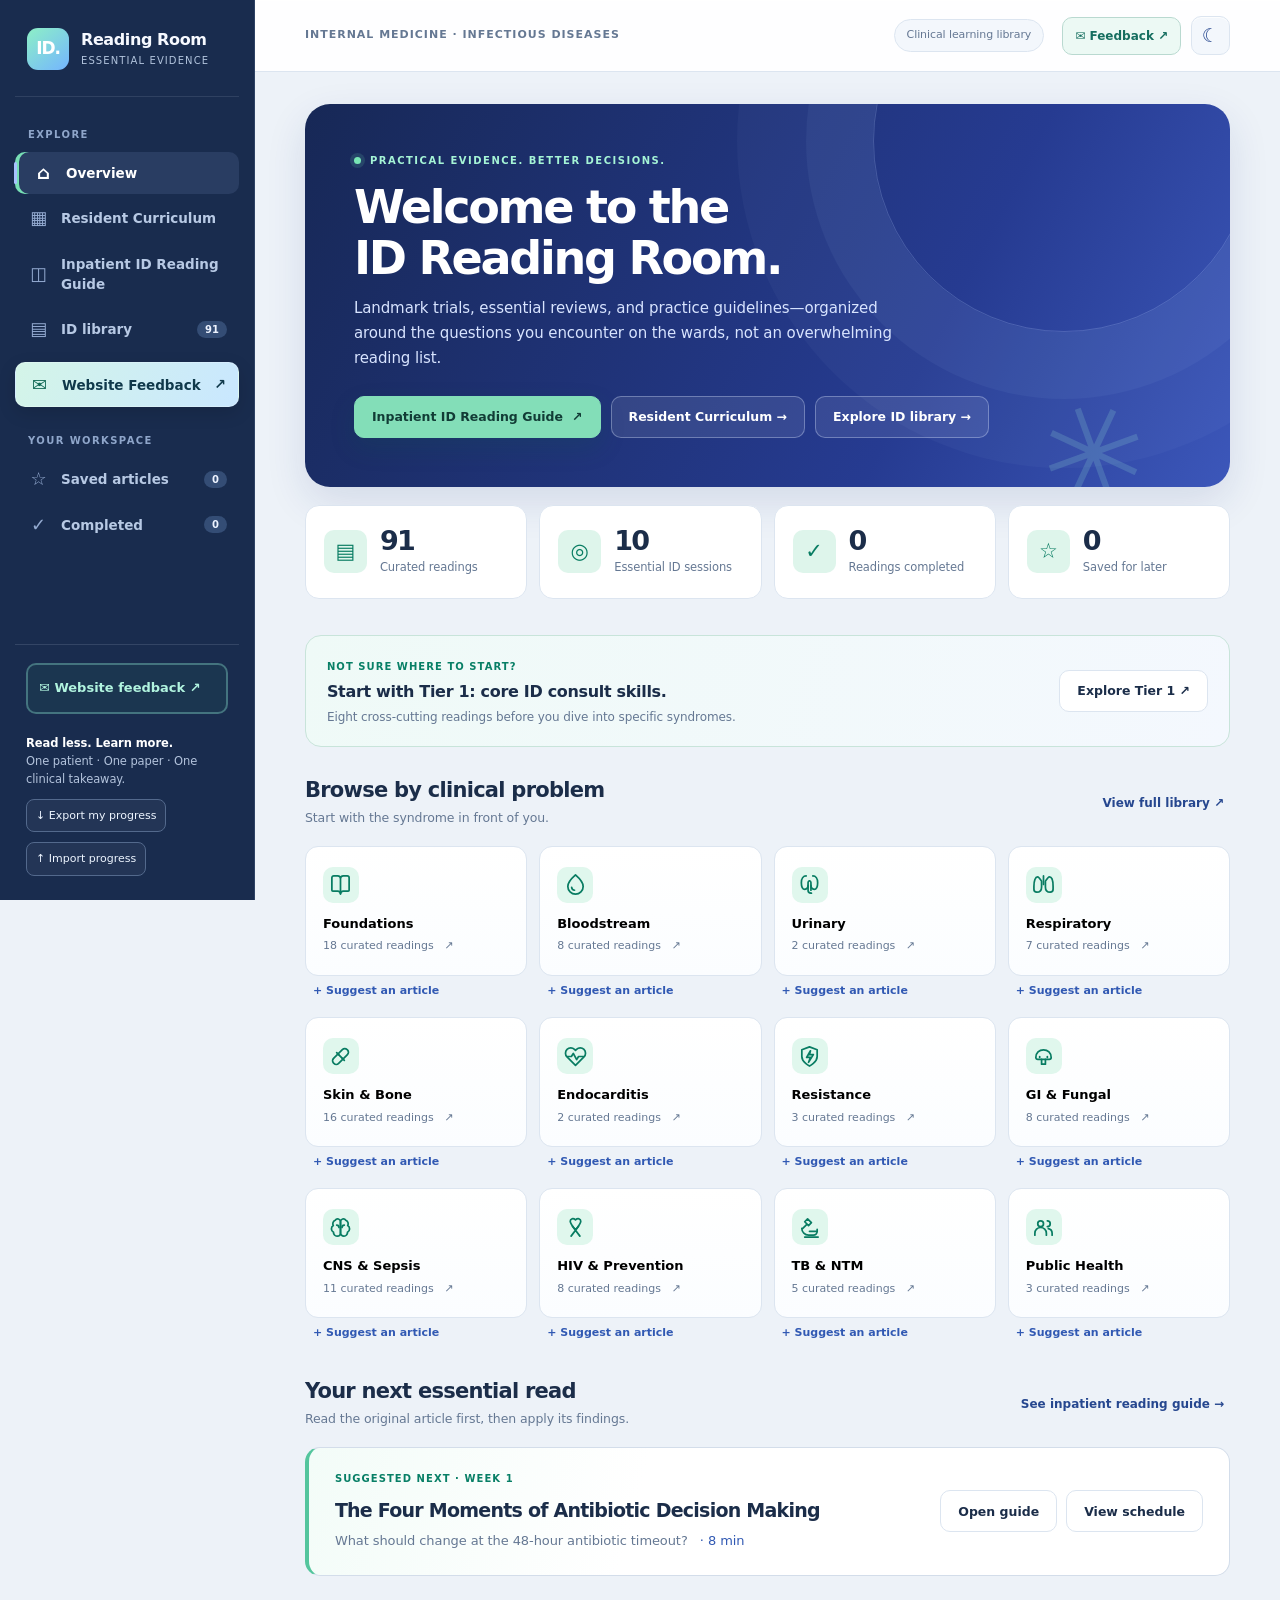
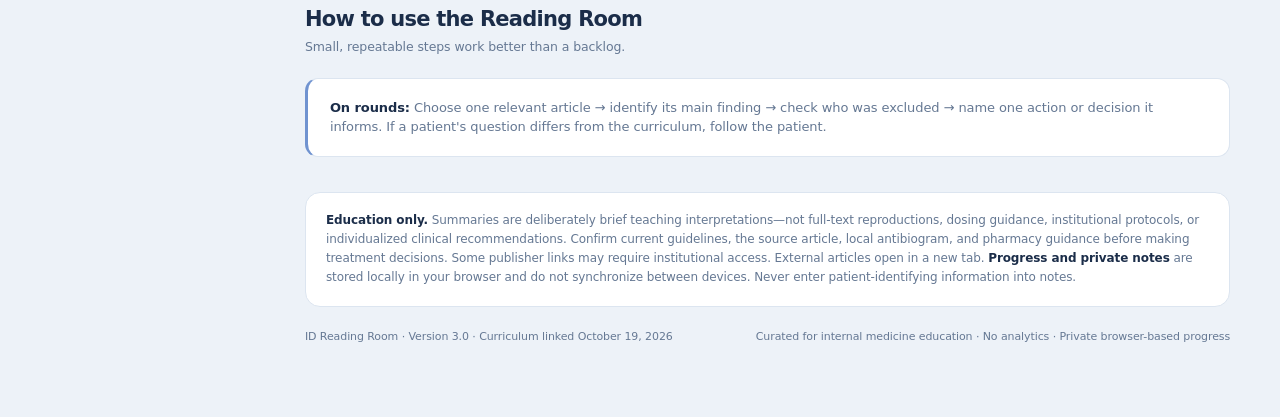
==== commit ad0a152c: "Complete 91 clear clinical questions and update Clinical Pearl introduction" ====
--- a/index.html
+++ b/index.html
@@ -463,7 +463,8 @@
 .mission-list,.pearl-list{padding-left:21px;margin:8px 0 0;display:grid;gap:10px}
 .mission-list li,.pearl-list li{font-size:13px;color:var(--ink);line-height:1.55}
 .pearl-list li::marker{color:var(--teal)}
-</style><style>.guide-step{display:inline-grid;place-items:center;width:35px;height:35px;border:1px solid var(--line);border-radius:10px;background:var(--pill);color:var(--teal);font-size:17px;font-weight:800;flex:none}.guide-two-section h3{font-size:16px;gap:12px}.guide-two-section{padding:19px 21px}.guide-scenario{font-size:14px;font-weight:500;line-height:1.75;margin-bottom:0}#modal-footer a.btn{margin-left:auto}</style><style>.guide-purpose{font-size:13.5px;line-height:1.75;color:var(--muted);margin:12px 0 1px;padding-left:14px;border-left:3px solid var(--teal)}.guide-pearl-intro{font-size:12px;color:var(--muted);margin:0 0 10px;font-weight:650}.guide-scenario{font-weight:530}</style></head>
+</style><style>.guide-step{display:inline-grid;place-items:center;width:35px;height:35px;border:1px solid var(--line);border-radius:10px;background:var(--pill);color:var(--teal);font-size:17px;font-weight:800;flex:none}.guide-two-section h3{font-size:16px;gap:12px}.guide-two-section{padding:19px 21px}.guide-scenario{font-size:14px;font-weight:500;line-height:1.75;margin-bottom:0}#modal-footer a.btn{margin-left:auto}</style><style>.guide-purpose{font-size:13.5px;line-height:1.75;color:var(--muted);margin:12px 0 1px;padding-left:14px;border-left:3px solid var(--teal)}.guide-pearl-intro{font-size:12px;color:var(--muted);margin:0 0 10px;font-weight:650}.guide-scenario{font-weight:530}</style><!-- site revision: personalized-guides-20261023-r2 -->
+</head>
 <body>
 <a href="#maincontent" class="skip">Skip to content</a>
 <div class="app">
@@ -550,7 +551,7 @@
 <nav class="mobilebar" aria-label="Mobile navigation"><button class="mnav active" data-go="home"><span>⌂</span>Home</button><button class="mnav" data-go="curriculum"><span>▦</span>Curriculum</button><button class="mnav" data-go="pathway"><span>◫</span>Reading guide</button><button class="mnav" data-go="library"><span>▤</span>ID library</button><button class="mnav" data-go="saved"><span>☆</span>Saved</button><button class="mnav" data-go="completed"><span>✓</span>Done</button></nav>
 <div class="modalback" id="modal-back" aria-hidden="true"><div class="modal" role="dialog" aria-modal="true" aria-labelledby="modal-title" tabindex="-1"><div class="modalhead"><div><div class="cardtop" id="modal-tags"></div><h2 id="modal-title"></h2></div><button class="modal-close" id="modal-close" aria-label="Close article details">×</button></div><div class="modal-scroll" id="modal-scroll"></div><div class="modalfooter" id="modal-footer"></div></div></div>
 <div class="toast" id="toast" role="status" aria-live="polite"></div><input type="file" accept=".json,application/json" id="progress-import-file" hidden aria-label="Import progress JSON">
-<script id="reading-data" type="application/json">[{"id":"four-moments","title":"Rethinking How Antibiotics Are Prescribed: The 4 Moments of Antibiotic Decision Making","short":"The Four Moments of Antibiotic Decision Making","topic":"Foundations","kind":"Perspective","level":"Core","year":2019,"source":"JAMA","authors":"Tamma, Miller & Cosgrove","url":"https://pubmed.ncbi.nlm.nih.gov/30589917/","mins":8,"question":"What should change at the 48-hour antibiotic timeout?","summary":"A concise clinical framework: decide whether infection warrants antibiotics; choose empiric therapy; revisit the regimen after new data arrive; and decide duration and oral transition.","limits":"A practical stewardship framework, not a comparative treatment trial or substitute for syndrome-specific guidance.","application":"On rounds, name which of the four moments you are addressing and state exactly what would allow narrowing or stopping treatment.","prompt":"The patient is better and cultures are negative. Which part of your original antibiotic plan can you challenge today?","tags":["stewardship","antibiotics","de-escalation"],"tier":1,"guide":{"scenario":"A 69-year-old treated for presumed pneumonia has negative cultures and rapid clinical improvement. The initial diagnosis is less certain than it seemed on admission, and the team needs an explicit decision about continued treatment. What should change at the 48-hour antibiotic review?","missions":["What decision does each of the four moments ask you to make?","At which moment should spectrum, duration, and oral transition be revisited?"],"pearls":["An antibiotic timeout should produce an explicit continue, narrow, switch, or stop decision—not just a renewed order.","A short anticipated duration is part of the initial prescription, not an afterthought at discharge."],"purpose":"This article will help you revisit whether antibiotics are still needed, when to narrow treatment, and how to plan duration and oral conversion without simply renewing yesterday's orders."}},{"id":"blood-cultures","title":"Approach to Positive Blood Cultures in the Hospitalized Patient","short":"Interpret a positive blood culture","topic":"Foundations","kind":"Review","level":"Core","year":2019,"source":"Missouri Medicine","authors":"Chela et al.","url":"https://pmc.ncbi.nlm.nih.gov/articles/PMC6699810/","mins":12,"question":"Is this bloodstream infection or contamination?","summary":"Reviews the collection, yield, and interpretation of blood cultures, emphasizing the organism, sampling context, clinical syndrome, and possible contamination.","limits":"The interpretation cannot be reduced to the number of positive bottles; organism-specific risk, intravascular devices, and illness severity matter.","application":"Before ordering repeat cultures, articulate whether the organism and syndrome make clearance documentation necessary.","prompt":"Coagulase-negative staphylococci grow in one set in a stable patient. What would change your interpretation?","tags":["blood cultures","microbiology","contamination"],"tier":1,"guide":{"scenario":"One of two blood-culture sets grows coagulase-negative staphylococci in a well-appearing patient with a central line. The bedside team is considering both vancomycin and catheter removal while awaiting the other culture results. Is this contamination or infection?","missions":["Which organisms and collection patterns increase concern for true bacteremia?","When are follow-up cultures or additional source evaluation warranted?"],"pearls":["A single positive bottle is not a universal rule for contamination; S. aureus and device-associated infection require a different level of concern.","Cultures taken through a line may be difficult to interpret without properly collected peripheral specimens."],"purpose":"This article will help you judge whether a blood-culture result represents infection or contamination and decide when repeat cultures or a source investigation are warranted."}},{"id":"micro-lab","title":"Guide to Utilization of the Microbiology Laboratory for Diagnosis of Infectious Diseases: 2024 Update","short":"Choose the right microbiology test","topic":"Foundations","kind":"Guideline","level":"Reference","year":2024,"source":"CID / IDSA–ASM","authors":"Miller et al.","url":"https://www.idsociety.org/practice-guideline/laboratory-diagnosis-of-infectious-diseases/","mins":18,"question":"Will this specimen or test change my management?","summary":"An extensive specimen- and syndrome-based guide to selecting useful microbiology tests and interpreting what they can and cannot diagnose.","limits":"Too long to read cover to cover during a rotation; select the section matching a patient and consult the laboratory when needed.","application":"Write down your pretest probability, the best specimen, and the action you would take for positive and negative results.","prompt":"Would repeating a PCR from a low-yield specimen really change your clinical decision?","tags":["diagnostics","microbiology","testing"],"tier":1,"guide":{"scenario":"A patient with fever and suspected osteomyelitis is already receiving antibiotics. Blood cultures are unrevealing, and a superficial wound swab may not represent the organism in bone. Which specimen will give the microbiology laboratory the best chance of answering your question?","missions":["How does the guide prioritize specimen type and collection for this syndrome?","What limitations of culture, PCR, or multiplex testing apply to that specimen?"],"pearls":["Choose the specimen before choosing the assay: a superficial swab cannot stand in for a properly sampled deep infection.","An organism detected by a molecular test is not automatically the cause of the patient's current illness."],"purpose":"This article will help you choose the specimen most likely to identify the responsible organism and understand why even a positive molecular result may not prove causation."}},{"id":"gn-bsi-consensus","title":"Optimizing the Management of Uncomplicated Gram-Negative Bloodstream Infections","short":"Uncomplicated gram-negative bacteremia","topic":"Bloodstream","kind":"Consensus","level":"Reference","year":2021,"source":"Open Forum Infectious Diseases","authors":"Heil et al.","url":"https://pmc.ncbi.nlm.nih.gov/articles/PMC8561258/","mins":13,"question":"When can we avoid repeat cultures and use oral therapy?","summary":"A Delphi consensus provides a clinical definition for uncomplicated gram-negative bloodstream infection and practical advice on duration, repeat cultures, and oral therapy.","limits":"Consensus guidance is not a randomized clinical trial; definitions require clinical improvement and adequate source control.","application":"For a stable patient, identify the source, organism, effective oral options, and any reason this case is not uncomplicated.","prompt":"Would you re-culture an improving patient with E. coli bacteremia from a drained urinary source?","tags":["gram negative","blood cultures","oral therapy"],"tier":1,"guide":{"scenario":"A stable patient with E. coli bacteremia from a decompressed urinary obstruction is ready for discharge. The team must choose treatment duration, route, and the value of documenting bloodstream clearance. Is another culture or prolonged IV treatment needed?","missions":["How does the Delphi panel define uncomplicated gram-negative bloodstream infection?","What conditions support seven-day treatment, oral conversion, or omission of repeat cultures?"],"pearls":["Short treatment and oral step-down apply only after the source is controlled and the patient is improving.","Routine clearance blood cultures generally add little in uncomplicated gram-negative bacteremia; persistent illness or inadequate source control changes that assessment."],"purpose":"This article will help you recognize when gram-negative bacteremia meets criteria for an uncomplicated course and whether oral therapy, shorter duration, or repeat cultures are appropriate."}},{"id":"sab-review","title":"Management of Staphylococcus aureus Bacteremia: A Review","short":"S. aureus bacteremia: a practical review","topic":"Bloodstream","kind":"Review","level":"Core","year":2025,"source":"JAMA","authors":"Tong et al.","url":"https://pmc.ncbi.nlm.nih.gov/articles/PMC12663922/","mins":20,"question":"How do I safely evaluate S. aureus bacteremia?","summary":"A modern overview of the evaluation and management of S. aureus bacteremia, including endocarditis assessment, metastatic infection, source control, antibiotic selection, and duration.","limits":"Individualized evaluation is essential; the review predates September 2026 IDSA/ESCMID consensus statements.","application":"Present the likely source, follow-up cultures, echo plan, search for metastatic foci, and anticipated duration drivers.","prompt":"A repeat culture is still positive at 48 hours. What must you reconsider?","tags":["MRSA","MSSA","endocarditis","bacteremia"],"tier":1,"guide":{"scenario":"A patient with S. aureus bacteremia feels better, but repeat blood cultures remain positive. They have already received an active antistaphylococcal drug, and there is no obvious source on examination. What infection have you not yet found?","missions":["Which features trigger echocardiography or a search for metastatic infection?","How do clearance cultures and source control shape classification and treatment duration?"],"pearls":["A positive follow-up culture is a signal to reassess endocarditis, metastatic infection and source control—not merely to extend an antibiotic end date.","S. aureus in blood should not be dismissed as a contaminant."],"purpose":"This article will help you organize the workup of S. aureus bacteremia, including clearance cultures, echocardiography, metastatic infection, and source control."}},{"id":"sab-2026","title":"2026 IDSA/ESCMID Consensus Statements on Staphylococcus aureus Bacteremia — Part 1","short":"S. aureus bacteremia: 2026 update","topic":"Bloodstream","kind":"Guideline","level":"Core","year":2026,"source":"IDSA / ESCMID","authors":"IDSA–ESCMID panel","url":"https://www.idsociety.org/practice-guideline/staphylococcus-aureus-bacteremia/","mins":16,"question":"How should risk and diagnostic evaluation determine a safe plan?","summary":"A risk-stratified consensus approach addresses follow-up blood cultures, echocardiography, imaging for metastatic foci, and treatment duration in selected adult and pediatric populations.","limits":"Part 1 consists of consensus statements, not proof that all management strategies have randomized-trial support; additional guidance may follow.","application":"Use the recommendations to structure follow-up cultures and imaging, and re-evaluate the plan if bacteremia persists or a new focus emerges.","prompt":"Which findings move this patient from a lower-risk pathway to an increased-risk assessment?","tags":["S aureus","guidelines","risk stratification"],"tier":2,"guide":{"scenario":"A patient with community-onset S. aureus bacteremia clears cultures promptly but has a prosthetic cardiac device. The attending is deciding whether prompt clearance alone is reassuring enough or additional imaging is necessary. What is their risk?","missions":["Which features define lower versus increased risk for deep-seated infection?","How do the consensus statements direct follow-up cultures, TTE/TEE and imaging?"],"pearls":["The 2026 consensus favors dynamic risk stratification over an unqualified complicated/uncomplicated label.","It recommends follow-up blood cultures at about 48 hours and routinely obtaining TTE in adults; positive cultures at or after 48 hours increase concern for a hidden focus."],"purpose":"This article will help you identify findings that increase the risk of complicated S. aureus bacteremia and decide how much additional cardiac or metastatic-infection evaluation is needed."}},{"id":"balance","title":"Antibiotic Treatment for 7 versus 14 Days in Patients with Bloodstream Infections (BALANCE)","short":"BALANCE · 7 versus 14 days","topic":"Bloodstream","kind":"Trial","level":"Core","year":2025,"source":"New England Journal of Medicine","authors":"BALANCE Investigators","url":"https://www.nejm.org/doi/10.1056/NEJMoa2404991","mins":18,"question":"For which patients is seven days enough?","summary":"In a large randomized noninferiority trial, seven days of antibiotics was noninferior to 14 days for 90-day mortality in eligible hospitalized patients with bloodstream infection.","limits":"Do not extrapolate to S. aureus bacteremia, candidemia, endovascular infection, or populations excluded from the trial; duration still follows the clinical syndrome and source control.","application":"Use the inclusion and exclusion criteria explicitly when you recommend a seven-day course for an improving bacteremic patient.","prompt":"Would you apply BALANCE to a patient with an infected prosthetic valve? Why not?","tags":["duration","gram negative","short course","noninferiority"],"tier":1,"guide":{"scenario":"An improving inpatient with gram-negative bacteremia has a controlled source. The recommendation depends on whether this patient resembles those included in the duration trial. Can therapy stop after seven days instead of fourteen?","missions":["Who was enrolled and, crucially, who was excluded from BALANCE?","What was the primary outcome and how was noninferiority assessed?"],"pearls":["Seven days was noninferior to fourteen for 90-day mortality in the trial's eligible bloodstream infection population.","Do not extend this finding to S. aureus bacteremia, candidemia, or uncontrolled endovascular infection."],"purpose":"This article will help you decide whether a patient's bloodstream infection resembles the population studied in BALANCE before applying a seven-day antibiotic course."}},{"id":"merino","title":"Piperacillin–Tazobactam versus Meropenem for Ceftriaxone-Resistant Bloodstream Infection (MERINO)","short":"MERINO · treatment of ESBL bloodstream infection","topic":"Resistance","kind":"Trial","level":"Reference","year":2018,"source":"JAMA","authors":"Harris et al.","url":"https://pubmed.ncbi.nlm.nih.gov/30208454/","mins":17,"question":"When is apparent in-vitro susceptibility not enough?","summary":"In a randomized study of ceftriaxone-resistant E. coli or K. pneumoniae bloodstream infections, piperacillin–tazobactam failed to demonstrate noninferiority to meropenem for 30-day mortality.","limits":"Study testing methods and resistance mechanisms affect interpretation; findings principally inform serious/invasive ESBL infections, not every cystitis case.","application":"Recognize when a resistant-organism phenotype changes the preferred definitive antibiotic even if a drug is reported susceptible.","prompt":"Why might you change piperacillin–tazobactam to a carbapenem after the blood-culture result?","tags":["ESBL","antibiotic resistance","RCT"],"tier":3,"guide":{"scenario":"Blood cultures grow ceftriaxone-resistant K. pneumoniae reported susceptible to piperacillin–tazobactam. The laboratory report appears reassuring, yet the organism's resistance phenotype raises concern about the preferred definitive drug. Should the team continue it?","missions":["What mortality result was observed for piperacillin–tazobactam versus meropenem?","Which organisms, infection site and susceptibility methods limit generalizability?"],"pearls":["MERINO did not establish piperacillin–tazobactam as noninferior to meropenem for ceftriaxone-resistant E. coli or K. pneumoniae bacteremia.","An in-vitro susceptible result is not sufficient reassurance for invasive ESBL-producing Enterobacterales infection."],"purpose":"This article will help you interpret why a susceptibility report may not justify piperacillin–tazobactam in certain serious resistant gram-negative bloodstream infections."}},{"id":"camera2","title":"Combination Therapy for MRSA Bacteremia (CAMERA2)","short":"CAMERA2 · does combination therapy help MRSA bacteremia?","topic":"Bloodstream","kind":"Trial","level":"Reference","year":2020,"source":"JAMA","authors":"Tong et al.","url":"https://pmc.ncbi.nlm.nih.gov/articles/PMC7042887/","mins":16,"question":"Should we routinely add a beta-lactam to MRSA therapy?","summary":"In a randomized trial, adding an antistaphylococcal beta-lactam to standard MRSA bacteremia therapy did not improve the primary composite clinical outcome and increased acute kidney injury.","limits":"The trial ended early and does not answer the question for every possible salvage regimen or antibiotic combination.","application":"Avoid adding broad combination therapy reflexively; optimize definitive treatment, source control, and diagnostic workup.","prompt":"Does a small reduction in persistent bacteremia outweigh a major toxicity signal?","tags":["MRSA","combination therapy","toxicity"],"tier":4,"guide":{"scenario":"A patient with persistent MRSA bacteremia is receiving vancomycin. Cultures remain positive while the team debates whether combination treatment offers a benefit worth its adverse effects. Would adding a beta-lactam improve outcomes?","missions":["What clinical outcome did CAMERA2 test and what did it find?","What harm emerged with combination therapy, and why was enrollment halted?"],"pearls":["Adding an antistaphylococcal beta-lactam increased acute kidney injury without a demonstrated improvement in the primary composite outcome.","This trial argues against routine combination therapy; it does not resolve every salvage-treatment question."],"purpose":"This article will help you weigh the clinical outcome and kidney-injury findings from CAMERA2 before routinely adding a second agent to MRSA bacteremia treatment."}},{"id":"cuti","title":"IDSA 2025 Guideline on Management and Treatment of Complicated Urinary Tract Infections","short":"Complicated UTI: duration and IV-to-oral switch","topic":"Urinary","kind":"Guideline","level":"Core","year":2025,"source":"IDSA","authors":"IDSA guideline panel","url":"https://www.idsociety.org/practice-guideline/complicated-urinary-tract-infections/","mins":19,"question":"When can a patient with pyelonephritis or cUTI switch to oral therapy?","summary":"A syndrome-focused guideline covering empiric and definitive therapy, treatment duration, and IV-to-oral transition when the patient is improving and an effective oral option is available.","limits":"Many short-course studies excluded some severely ill, obstructed, or markedly immunocompromised patients; a controlled source and response matter.","application":"Name the source-control issue, antimicrobial susceptibility, oral exposure, and effective-therapy start date.","prompt":"A patient with decompressed obstructive pyelonephritis and E. coli bacteremia is improving. Must IV therapy continue?","tags":["pyelonephritis","urinary","duration","oral therapy"],"tier":1,"readingGroup":"Urinary infections — complementary readings","readingRole":"When and HOW to treat complicated UTI","groupOrder":2,"guide":{"scenario":"A patient with bacteremic pyelonephritis has been afebrile for two days and E. coli susceptibilities are available. The team needs to settle on a total treatment duration and decide whether bacteremia requires a continued intravenous route. Can treatment be shorter and oral?","missions":["Which patients were represented in the evidence supporting shorter courses?","What criteria permit IV-to-oral conversion and how is effective treatment duration counted?"],"pearls":["A susceptible, adequately absorbed oral antibiotic can complete cUTI treatment after clinical improvement; an IV route is not mandatory because bacteremia occurred.","Obstruction, inadequate source control and high-risk exclusions are reasons not to apply the shortest course reflexively."],"purpose":"This article will help you select a reasonable treatment duration and decide when a patient with complicated UTI can safely move from IV to oral therapy."}},{"id":"asb","title":"IDSA 2019 Guideline for the Management of Asymptomatic Bacteriuria","short":"Asymptomatic bacteriuria: when not to treat","topic":"Urinary","kind":"Guideline","level":"Core","year":2019,"source":"IDSA / CID","authors":"Nicolle et al.","url":"https://www.idsociety.org/practice-guideline/asymptomatic-bacteriuria","mins":14,"question":"Does a positive urine culture require antibiotics?","summary":"Recommends against treating asymptomatic bacteriuria in most populations, with important exceptions such as pregnancy and selected invasive endourologic procedures.","limits":"Asymptomatic bacteriuria and symptomatic infection must be differentiated using clinical features; a positive urine culture alone is insufficient.","application":"Ask whether there are true urinary symptoms or systemic evidence attributable to a urinary source before labeling this a UTI.","prompt":"An older adult has bacteriuria and nonspecific confusion without localizing signs. What else should you evaluate?","tags":["urinary","overtreatment","diagnostic stewardship"],"tier":1,"readingGroup":"Urinary infections — complementary readings","readingRole":"When NOT to give antibiotics","groupOrder":1,"guide":{"scenario":"An 82-year-old with bacteriuria but no urinary symptoms is receiving antibiotics because the urinalysis is positive. There is pressure to treat the laboratory result despite no dysuria, flank pain, or fever attributable to a urinary source. Is that justified?","missions":["Which populations should be screened for and treated for asymptomatic bacteriuria?","What does the guidance say about older adults with delirium or falls but no localizing or systemic urinary findings?"],"pearls":["Pyuria and a positive urine culture do not by themselves diagnose a symptomatic UTI.","Pregnancy and selected invasive endourologic procedures are key exceptions to the usual recommendation not to treat asymptomatic bacteriuria."],"purpose":"This article will help you separate bacteriuria from symptomatic urinary infection and identify the limited circumstances in which treating asymptomatic bacteriuria helps."}},{"id":"cap-update","title":"Diagnosis and Management of Community-acquired Pneumonia: ATS Clinical Practice Guideline","short":"Community-acquired pneumonia: the updated evidence","topic":"Respiratory","kind":"Guideline","level":"Core","year":2026,"source":"American Thoracic Society","authors":"Jones et al.","url":"https://pubmed.ncbi.nlm.nih.gov/40679934/","mins":18,"question":"How do stability, severity and response shape CAP treatment?","summary":"An ATS update addressing selected questions in community-acquired pneumonia, including diagnostic considerations, antibiotic duration, and adjunctive treatment.","limits":"This ATS focused update addresses four questions and is not a full replacement for the 2019 ATS/IDSA CAP guideline. IDSA declined to endorse two ATS recommendations on empiric antibiotics for viral-test-positive outpatients with comorbidities and nonsevere inpatients; individualize decisions using evidence for bacterial coinfection, severity, and local policy.","application":"Use the ATS focused update for ultrasound, shorter treatment in clinically stable nonsevere CAP, severe-CAP corticosteroids, and viral-positive CAP decisions. Read alongside the 2019 ATS/IDSA baseline guideline and IDSA's 2025 position statement before routinely prescribing antibiotics for nonsevere, virus-positive CAP.","prompt":"What makes a patient with CAP ready for shorter therapy or discharge?","tags":["pneumonia","clinical stability","steroids","ATS 2025","IDSA non-endorsement","viral pneumonia","corticosteroids","duration"],"tier":1,"readingGroup":"CAP — read together","readingRole":"Focused ATS update · duration, viral CAP, ultrasound, steroids","groupOrder":3,"guide":{"scenario":"An adult with improving, nonsevere CAP is clinically stable after a short course, and a viral PCR is positive. The treatment team must separate newer focused recommendations from the broader CAP guidance still used for everyday regimens. What does the focused ATS update change?","missions":["Which four clinical questions does this focused ATS guideline address?","How do clinical stability, pneumonia severity and viral testing influence its suggestions?"],"pearls":["The focused update is not a replacement for the full 2019 ATS/IDSA CAP guideline.","IDSA did not endorse two antibiotic recommendations for viral-test-positive CAP; distinguish those disputed recommendations when reading the update."],"purpose":"This article will help you identify which CAP decisions the focused ATS update addresses and where its advice needs to be compared with earlier recommendations."}},{"id":"cap-2019","title":"Diagnosis and Treatment of Adults with Community-acquired Pneumonia: ATS/IDSA Guideline","short":"CAP: empiric regimens and diagnostics","topic":"Respiratory","kind":"Guideline","level":"Reference","year":2019,"source":"ATS / IDSA","authors":"Metlay et al.","url":"https://www.idsociety.org/practice-guideline/community-acquired-pneumonia-cap-in-adults","mins":20,"question":"Which patients need MRSA or Pseudomonas coverage?","summary":"A comprehensive framework for diagnosis, risk assessment, respiratory diagnostics, and empiric treatment of adult community-acquired pneumonia.","limits":"Full foundational ATS/IDSA guidance on diagnostics, severity, and empiric therapy. Its duration and corticosteroid sections predate the 2025 ATS focused update, and IDSA did not endorse two 2025 viral-positive CAP antibiotic recommendations. Compare current recommendations by question.","application":"Explain what specifically makes an organism likely enough to justify broader empiric coverage.","prompt":"Does recent hospitalization alone justify empiric vancomycin and cefepime for every CAP patient?","tags":["pneumonia","empiric therapy","diagnostics"],"tier":1,"readingGroup":"CAP — read together","readingRole":"Treatment backbone · empiric regimens and diagnostics","groupOrder":2,"guide":{"scenario":"A patient with CAP is started on vancomycin and cefepime solely because they were hospitalized last month. The admission note cites healthcare exposure, but no previous MRSA or Pseudomonas isolate is documented. Does the guideline support that?","missions":["Which risk factors warrant empiric MRSA or Pseudomonas coverage?","Which clinical features justify microbiologic testing or inpatient admission?"],"pearls":["The old health-care–associated pneumonia category should not automatically drive broad CAP coverage.","Empiric MRSA or Pseudomonas treatment should reflect validated risk factors, previous isolates and local data."],"purpose":"This article will help you choose CAP testing and empiric antibiotic coverage based on severity and meaningful risk factors rather than healthcare exposure alone."}},{"id":"hap-vap","title":"Management of Hospital-acquired and Ventilator-associated Pneumonia","short":"HAP / VAP: diagnose before you broaden","topic":"Respiratory","kind":"Guideline","level":"Reference","year":2016,"source":"ATS / IDSA","authors":"Kalil et al.","url":"https://www.idsociety.org/practice-guideline/hap_vap/","mins":16,"question":"When does a new infiltrate represent bacterial pneumonia?","summary":"Provides a framework for suspected HAP/VAP, empiric selection, culture-guided de-escalation, and typical treatment duration.","limits":"Older guideline; apply current local antibiogram, institutional pathways, and clinical judgment, particularly when colonization is common.","application":"Ask whether the syndrome is convincing and document what will allow stopping MRSA or antipseudomonal coverage.","prompt":"A ventilated patient grows Pseudomonas from a tracheal aspirate without clinical deterioration. Infection or colonization?","tags":["HAP","VAP","pneumonia","stewardship"],"tier":2,"guide":{"scenario":"A ventilated patient develops fever and a positive tracheal culture, but oxygenation and imaging are unchanged. The culture report is driving antibiotic escalation even though the clinical evidence for a new pneumonia is uncertain. Is this VAP?","missions":["What clinical evidence supports HAP or VAP rather than airway colonization?","How are empirical coverage, culture results and de-escalation handled?"],"pearls":["Growth from an endotracheal aspirate is not proof of pneumonia in the absence of a convincing clinical syndrome.","The guideline generally favors about seven days for improving HAP/VAP, with adjustment for response and complications."],"purpose":"This article will help you distinguish a new hospital-acquired pneumonia from respiratory colonization and plan culture-guided narrowing when treatment is warranted."}},{"id":"ssti","title":"Practice Guidelines for the Diagnosis and Management of Skin and Soft Tissue Infections","short":"Cellulitis versus abscess: diagnose and treat","topic":"Skin & Bone","kind":"Guideline","level":"Core","year":2014,"source":"IDSA","authors":"Stevens et al.","url":"https://www.idsociety.org/practice-guideline/skin-and-soft-tissue-infections/","mins":16,"question":"What changes when the infection is purulent?","summary":"Distinguishes cellulitis from abscess and other soft-tissue syndromes; emphasizes incision and drainage, likely pathogens, and appropriate antibiotic use.","limits":"An older guideline, and necrotizing infection or systemic toxicity requires urgent surgical assessment rather than routine pathways.","application":"Explain why antibiotics alone will not correct an undrained abscess, and when MRSA coverage is justified.","prompt":"Is an erythematous swollen leg truly cellulitis or venous stasis dermatitis?","tags":["cellulitis","abscess","source control"],"tier":2,"guide":{"scenario":"A swollen leg is warm and red, while another patient has a fluctuant skin lesion. One presentation may need streptococcal coverage, while the other raises a question about drainage and purulence. Should both receive the same antibiotic?","missions":["How does the guideline distinguish nonpurulent cellulitis, abscess and necrotizing infection?","When does drainage take priority over antibiotics, and when is MRSA coverage appropriate?"],"pearls":["A drainable abscess needs source control; antibiotics alone often cannot replace incision and drainage.","Uncomplicated nonpurulent cellulitis usually does not require routine broad gram-negative or MRSA coverage without relevant risk factors."],"purpose":"This article will help you separate nonpurulent cellulitis from an abscess or necrotizing infection so that drainage and antibiotic choices match the syndrome."}},{"id":"dfi","title":"IWGDF/IDSA Guideline for Diabetes-related Foot Infections","short":"Diabetic foot: infection versus colonization","topic":"Skin & Bone","kind":"Guideline","level":"Reference","year":2023,"source":"IWGDF / IDSA","authors":"Senneville et al.","url":"https://www.idsociety.org/practice-guideline/diabetic-foot-infections/","mins":18,"question":"Does the wound need an antibiotic, a procedure, or both?","summary":"Explains clinical diagnosis of diabetic foot infection, osteomyelitis evaluation, specimen quality, source control, and treatment planning.","limits":"Surface swabs may reflect colonization; vascular supply and surgical feasibility strongly affect outcomes.","application":"Describe whether there is infection, suspected bone involvement, and an unmet need for debridement or vascular evaluation.","prompt":"A chronic ulcer has a positive swab but no inflammation. What does that culture mean?","tags":["diabetic foot","osteomyelitis","source control"],"tier":2,"guide":{"scenario":"A chronic plantar ulcer grows Pseudomonas on a surface swab, but there is no surrounding inflammation. The team must distinguish bacterial growth on a wound from tissue infection that would actually benefit from therapy. Does it need antibiotics?","missions":["What clinical findings establish a diabetic foot infection and define its severity?","Which specimens and diagnostic steps help identify osteomyelitis?"],"pearls":["Never treat a clinically uninfected diabetic foot ulcer simply because a surface culture is positive.","Deep tissue sampling and assessment of vascular supply and surgical needs are more useful than reflexively broadening antibiotics for colonizers."],"purpose":"This article will help you recognize when a diabetic foot wound is clinically infected, choose meaningful specimens, and know when imaging or surgical assessment matters."}},{"id":"duke","title":"The 2023 Duke–ISCVID Criteria for Infective Endocarditis","short":"Endocarditis diagnosis: Duke–ISCVID criteria","topic":"Endocarditis","kind":"Consensus","level":"Core","year":2023,"source":"Clinical Infectious Diseases","authors":"Fowler et al.","url":"https://pmc.ncbi.nlm.nih.gov/articles/PMC10681650/","mins":16,"question":"How do blood cultures, imaging, and risk change diagnostic certainty?","summary":"Updates diagnostic criteria for infective endocarditis with contemporary microbiologic, imaging, and pathologic methods while retaining definite, possible, and rejected categories.","limits":"Classification criteria complement but do not replace clinical reasoning; a patient may still require investigation despite not meeting a category early in the course.","application":"Present the microbiologic and imaging evidence separately and identify which next test will meaningfully change probability.","prompt":"Cultures are negative after antibiotics but a prosthetic valve has suspicious imaging. How do you reason forward?","tags":["endocarditis","diagnostic criteria","echocardiography"],"tier":2,"guide":{"scenario":"A patient has prosthetic-valve material, prior antibiotics, negative blood cultures and an equivocal echocardiogram. The diagnostic label will affect the length of treatment and whether further cardiac or extracardiac investigations are pursued. Could this still be endocarditis?","missions":["What changed in the 2023 Duke–ISCVID major microbiologic and imaging criteria?","How do the definite, possible and rejected categories work with incomplete initial data?"],"pearls":["Duke–ISCVID classification helps organize evidence; failing to meet definite criteria early does not exclude endocarditis.","Advanced imaging and molecular or pathologic evidence can be important when conventional cultures are negative."],"purpose":"This article will help you apply updated Duke–ISCVID criteria without losing sight of what to investigate when an early endocarditis workup remains inconclusive."}},{"id":"poet","title":"Partial Oral versus Intravenous Antibiotic Treatment of Endocarditis (POET)","short":"POET · when can endocarditis therapy be oral?","topic":"Endocarditis","kind":"Trial","level":"Reference","year":2019,"source":"New England Journal of Medicine","authors":"Iversen et al.","url":"https://pubmed.ncbi.nlm.nih.gov/30152252/","mins":17,"question":"Can selected stable endocarditis patients transition to oral therapy?","summary":"In a selected population with stable left-sided endocarditis following an initial IV course, protocolized partial oral therapy was noninferior to continued IV treatment for a composite clinical outcome.","limits":"Strict organism, stability, regimen, and follow-up requirements limit generalizability; this does not justify routine early oral endocarditis treatment.","application":"State the precise eligibility conditions and monitoring required before suggesting partial oral therapy.","prompt":"Would you use POET for an unstable patient with uncontrolled infection?","tags":["endocarditis","oral therapy","noninferiority"],"tier":3,"guide":{"scenario":"A stable patient with left-sided streptococcal endocarditis asks to finish antibiotics orally. The patient has received an initial intravenous course, and the team is considering a structured oral regimen with close follow-up. Is POET applicable?","missions":["What stabilization period and patient eligibility criteria were used?","What oral regimens, follow-up and composite outcomes were studied?"],"pearls":["POET supports carefully selected stable patients switching after an initial IV course—not routine oral therapy from day one.","The tested oral approach used structured regimens and close follow-up; uncontrolled infection falls outside its reassurance."],"purpose":"This article will help you recognize which stable patients in POET were eligible for partial oral endocarditis therapy and what structured follow-up made that strategy possible."}},{"id":"oviva","title":"Oral versus Intravenous Antibiotics for Bone and Joint Infection (OVIVA)","short":"OVIVA · the evidence for oral bone/joint therapy","topic":"Skin & Bone","kind":"Trial","level":"Core","year":2019,"source":"New England Journal of Medicine","authors":"Li et al.","url":"https://pubmed.ncbi.nlm.nih.gov/30699315/","mins":18,"question":"Does osteomyelitis automatically require six weeks of IV antibiotics?","summary":"In adults with selected bone or joint infections, a specialist-chosen oral strategy during the first six weeks was noninferior to continued IV therapy for treatment failure at one year.","limits":"Success depended on patient selection, appropriate drugs, management of infected material, and follow-up; not every oral drug or syndrome qualifies.","application":"Before recommending oral therapy, check susceptibility, bioavailability, adherence, drug interactions, and source control.","prompt":"What would make a patient with hardware-associated infection a poor candidate for the oral strategy?","tags":["osteomyelitis","oral therapy","orthopedics"],"tier":2,"guide":{"scenario":"An adult with surgically managed bone infection wants to avoid six weeks of outpatient IV antibiotics. Source control has been addressed, but the clinicians are uncertain whether oral drugs can match intravenous treatment for this syndrome. Is oral therapy inferior?","missions":["How were participants selected and which oral strategy was compared with IV treatment?","What was the one-year treatment-failure outcome and what monitoring was required?"],"pearls":["A well-chosen oral regimen was noninferior to IV therapy for the first six treatment weeks in selected bone and joint infections.","The result depends on a suitable oral drug, adherence, surgical management and follow-up—not the oral route alone."],"purpose":"This article will help you judge whether evidence from OVIVA supports an oral approach for a particular bone or joint infection rather than assuming IV treatment is always necessary."}},{"id":"vertebral","title":"IDSA Guideline for Native Vertebral Osteomyelitis in Adults","short":"Vertebral osteomyelitis: diagnosis and duration","topic":"Skin & Bone","kind":"Guideline","level":"Reference","year":2015,"source":"IDSA","authors":"Berbari et al.","url":"https://www.idsociety.org/practice-guideline/vertebral-osteomyelitis/","mins":16,"question":"When should imaging, blood cultures, or biopsy be obtained?","summary":"Addresses the diagnostic evaluation and treatment of native vertebral osteomyelitis, including microbial diagnosis and indications for procedures.","limits":"Native vertebral osteomyelitis guidance is not equivalent to prosthetic joint or postoperative hardware infection guidance.","application":"Distinguish urgent neurologic or spinal instability concerns from opportunities to obtain a high-yield microbiologic diagnosis.","prompt":"Would you start empiric antibiotics before biopsy in a stable patient without neurologic compromise?","tags":["spine","osteomyelitis","biopsy"],"tier":2,"guide":{"scenario":"A stable patient has new back pain, elevated inflammatory markers and MRI changes concerning for vertebral osteomyelitis. The team can obtain a biopsy, but is unsure whether antibiotics before the procedure would reduce the chance of identifying a pathogen. Start antibiotics before sampling?","missions":["When does the guideline recommend MRI, blood cultures and image-guided biopsy?","Which findings require immediate surgery or antimicrobial treatment rather than waiting for tissue diagnosis?"],"pearls":["In a stable patient without neurologic compromise, preserving the chance for microbiologic diagnosis may justify withholding empiric antibiotics pending biopsy.","Neurologic deficits, spinal instability and sepsis override a routine diagnostic sequence."],"purpose":"This article will help you decide when vertebral osteomyelitis requires immediate treatment and when a stable patient might benefit from obtaining a microbiologic diagnosis first."}},{"id":"cdi","title":"SHEA/IDSA Focused Update on Clostridioides difficile Infection","short":"C. difficile: initial episode and recurrence","topic":"GI & Fungal","kind":"Guideline","level":"Reference","year":2021,"source":"SHEA / IDSA","authors":"Johnson et al.","url":"https://www.idsociety.org/practice-guideline/clostridioides-difficile-2021-focused-update/","mins":15,"question":"How does treatment change with recurrent C. difficile?","summary":"A focused guideline update addressing fidaxomicin, oral vancomycin alternatives, and selected approaches to preventing recurrence.","limits":"This is a focused treatment update rather than a complete diagnostic or fulminant-CDI management guideline; medication availability and more recent developments should be checked.","application":"Verify compatible symptoms before treating a positive test and identify whether the episode is initial, recurrent, or fulminant.","prompt":"Does a positive NAAT in a patient without diarrhea demonstrate clinical CDI?","tags":["C difficile","diarrhea","diagnostic stewardship"],"tier":2,"guide":{"scenario":"An older adult with watery stools develops a second CDI episode after prior treatment. The clinicians must distinguish a recurrent symptomatic infection from a positive test in a patient whose bowel habits have changed for other reasons. What regimen does the focused update favor?","missions":["How do recommendations differ for an initial episode and recurrence?","How does the guideline weigh fidaxomicin and recurrence-prevention strategies?"],"pearls":["Do not treat a positive C. difficile NAAT in a patient without compatible diarrhea or another compelling clinical syndrome.","The 2021 document is a focused treatment update; it does not replace a complete diagnostic algorithm or fulminant-CDI protocol."],"purpose":"This article will help you choose an approach to initial or recurrent C. difficile infection while distinguishing true symptomatic disease from incidental test positivity."}},{"id":"amr","title":"IDSA 2026 Guidance on Antimicrobial-resistant Gram-negative Infections","short":"Resistant gram-negatives: ESBL, AmpC, CRE","topic":"Resistance","kind":"Guideline","level":"Reference","year":2026,"source":"IDSA","authors":"Tamma et al.","url":"https://www.idsociety.org/practice-guideline/amr-guidance","mins":20,"question":"How does the resistance mechanism alter definitive antibiotic choice?","summary":"Current IDSA guidance addresses ESBL-producing Enterobacterales, AmpC-risk species, CRE, difficult-to-treat Pseudomonas, CRAB, and S. maltophilia.","limits":"A reference document, not a quick bedside substitution table; site of infection, susceptibility testing, dosing, and locally available agents still govern choices.","application":"Start with the ESBL and AmpC sections, then look up the specific pathogen and resistance mechanism when encountered.","prompt":"Your blood culture grows E. cloacae complex reported susceptible to ceftriaxone. What additional reasoning is needed?","tags":["ESBL","AmpC","CRE","Pseudomonas"],"tier":1,"guide":{"scenario":"A patient has E. cloacae bloodstream infection reported susceptible to ceftriaxone. The initial regimen was chosen before species identification, and the team must now account for inducible resistance during therapy. Why might this still be a poor definitive choice?","missions":["How do ESBL, inducible AmpC and carbapenemase mechanisms affect antibiotic choice?","What does the 2026 IDSA guidance advise for the organism and infection site at hand?"],"pearls":["Potential inducible AmpC expression can undermine ceftriaxone treatment of invasive infections due to certain Enterobacterales.","Treat the infection site, organism and resistance mechanism—not the susceptibility table in isolation; confirm current guidance for CRE and DTR Pseudomonas."],"purpose":"This article will help you connect ESBL, AmpC, and carbapenem-resistance mechanisms to appropriate treatment choices at the patient's actual infection site."}},{"id":"candidemia","title":"IDSA Guideline for the Management of Candidiasis","short":"Candidemia: more than starting an echinocandin","topic":"GI & Fungal","kind":"Guideline","level":"Reference","year":2016,"source":"IDSA","authors":"Pappas et al.","url":"https://www.idsociety.org/practice-guideline/candidiasis/","mins":16,"question":"What do I need to do after the first positive yeast blood culture?","summary":"A syndrome-based candidiasis guideline covering antifungal selection, repeat blood cultures, source assessment, and treatment duration.","limits":"Published in 2016; account for newer drug approvals, host status, and updated institutional guidance.","application":"State catheter considerations, when cultures document clearance, and when step-down therapy may be appropriate.","prompt":"The patient is afebrile after starting antifungal therapy. Which follow-up tasks remain?","tags":["fungemia","candida","source control"],"tier":2,"guide":{"scenario":"A central-line patient has one blood culture positive for Candida and becomes afebrile on antifungals. A decision about the line, follow-up cultures, possible metastatic complications, and duration remains outstanding. What else must happen?","missions":["Which steps address catheter management, follow-up cultures and search for complications?","When does the guideline permit step-down and how is duration determined?"],"pearls":["Candida in a blood culture is not a routine contaminant; document clearance and address possible intravascular source.","For uncomplicated candidemia, treatment duration is generally counted from bloodstream clearance and resolution of attributable symptoms, not the first dose."],"purpose":"This article will help you build the follow-up plan after candidemia is detected, including clearance cultures, catheter decisions, duration, and possible complications."}},{"id":"meningitis","title":"WHO Guidelines on Meningitis Diagnosis, Treatment and Care (2025)","short":"Suspected meningitis: diagnostic urgency","topic":"CNS & Sepsis","kind":"Guideline","level":"Reference","year":2025,"source":"World Health Organization","authors":"WHO","url":"https://www.who.int/publications/i/item/B09452","mins":16,"question":"Which investigations must never delay empiric treatment?","summary":"Global evidence-based guidance on evaluating suspected meningitis and promptly initiating appropriate therapy alongside indicated supportive measures.","limits":"Regional epidemiology, medication availability, immune status, and institutional protocols can modify empirical regimens.","application":"Plan blood cultures, lumbar puncture, neuroimaging when indicated, and immediate therapy in the correct sequence.","prompt":"The LP will be delayed for head imaging. What treatment steps should already be underway?","tags":["meningitis","LP","CNS"],"tier":3,"guide":{"scenario":"A febrile patient with neck stiffness needs head CT before lumbar puncture. Imaging will delay CSF collection, creating a conflict between diagnostic confirmation and time-sensitive treatment. What should happen before leaving the emergency department?","missions":["When is neuroimaging needed before LP, and which steps must not delay antibiotics?","How do early blood cultures, corticosteroids and CSF sampling fit together?"],"pearls":["When bacterial meningitis is strongly suspected, do not delay appropriate antibiotics for CT or LP.","CSF sampling is diagnostically valuable, but time-sensitive therapy takes precedence when LP cannot proceed promptly."],"purpose":"This article will help you sequence imaging, lumbar puncture, cultures, and urgent treatment when bacterial meningitis is suspected and tests may cause delays."}},{"id":"sepsis","title":"Surviving Sepsis Campaign: International Guidelines for Management of Sepsis and Septic Shock 2026","short":"Sepsis 2026: timing, source control, and reassessment","topic":"CNS & Sepsis","kind":"Guideline","level":"Reference","year":2026,"source":"Intensive Care Medicine / SSC","authors":"Prescott et al.","url":"https://sccm.org/clinical-resources/guidelines/guidelines/surviving-sepsis-campaign-international-guidelines-for-management-of-sepsis-and-septic-shock-2026","mins":18,"question":"How does shock change antibiotic and source-control urgency?","summary":"Updated adult guidelines covering early recognition, time-sensitive antibiotics according to severity and diagnostic certainty, hemodynamic care, source control, and antimicrobial reassessment.","limits":"The framework explicitly distinguishes septic shock or probable sepsis from possible sepsis without shock. Individualize fluid and antimicrobial decisions to the patient and institutional protocols.","application":"State how certain infection is, whether shock is present, which source needs control, and how/when broad empiric therapy will be reassessed.","prompt":"How does antibiotic timing differ in shock versus possible sepsis without shock?","tags":["sepsis","septic shock","resuscitation"],"tier":3,"guide":{"scenario":"A patient is hypotensive with a probable infectious source; another is stable with only possible sepsis. Both meet some screening criteria, but the likelihood of infection and immediate risks differ substantially. Do they need identical antibiotic timing?","missions":["How does the 2026 Surviving Sepsis guidance separate septic shock from uncertain infection without shock?","How are source control, hemodynamics and early antimicrobial reassessment incorporated?"],"pearls":["Shock with a high probability of infection demands urgent treatment and source evaluation.","Possible sepsis without shock allows a different diagnostic window; indiscriminate antibiotics for every isolated abnormal vital sign are not the guideline's intent."],"purpose":"This article will help you match the urgency of antibiotics and source control to the likelihood of sepsis, presence of shock, and the need for ongoing reassessment."}},{"id":"pji","title":"IDSA Diagnosis and Management of Prosthetic Joint Infection","short":"Prosthetic joint infection: what surgery changes","topic":"Skin & Bone","kind":"Guideline","level":"Reference","year":2013,"source":"IDSA","authors":"Osmon et al.","url":"https://www.idsociety.org/practice-guideline/prosthetic-joint-infection/","mins":17,"question":"How does implant retention versus removal change management?","summary":"Provides a structured approach to suspected prosthetic joint infection, microbiologic sampling, surgical strategy, and antimicrobial treatment.","limits":"A historical foundational reference: newer evidence and modern surgical and antibiotic strategies require specialist review.","application":"Identify whether debridement and retention, exchange, or removal is planned before choosing a treatment duration.","prompt":"Why do biofilm and implant strategy change an antibiotic plan?","tags":["orthopedics","hardware","biofilm"],"tier":2,"guide":{"scenario":"A patient with a painful knee prosthesis has new drainage three weeks after surgery. The surgeons are considering debridement with implant retention, which would change the microbiologic and antibiotic plan. Can antibiotics succeed while the implant remains?","missions":["How do acute versus chronic symptoms and implant stability affect surgery selection?","What microbiologic sampling and antibiotic principles accompany retention or exchange?"],"pearls":["Prosthetic joint infection is a biofilm-and-surgery problem as well as an antibiotic problem.","A superficial drainage swab does not replace proper joint aspiration or intraoperative microbiology."],"purpose":"This article will help you understand how implant retention or exchange changes the diagnostic sampling, source-control plan, and antibiotic approach to prosthetic joint infection."}},{"id":"intraabd-2024","short":"Complicated intra-abdominal infection: diagnostic approach","title":"2024 IDSA Guideline Update on Complicated Intra-abdominal Infections","topic":"GI & Fungal","kind":"Guideline","level":"Reference","year":2024,"source":"IDSA","authors":"Bonomo and colleagues","url":"https://www.idsociety.org/practice-guideline/intra-abdominal-infections/","mins":13,"question":"Which abdominal patients need imaging, cultures, or urgent source control?","summary":"Syndrome-specific evaluation of complicated intra-abdominal infection, emphasizing risk stratification, imaging, and microbiologic sampling.","limits":"This 2024 update focuses on diagnosis; consult separate current guidance and local protocols for specific antimicrobial regimens.","application":"For a patient with suspected perforation or abscess, document the anatomic source, whether drainage is feasible, and what culture result could change therapy.","prompt":"Would a positive drain culture change your regimen, or is source control still the main decision?","tags":["abdominal","source control","peritonitis"],"tier":2,"guide":{"scenario":"A patient has fever and abdominal pain after bowel surgery, with CT suggesting an abscess. The clinical question is which diagnostic studies or cultures meaningfully guide intervention rather than simply documenting another positive result. Which diagnosis and sampling steps matter most?","missions":["Which patients should undergo CT or other imaging for suspected complicated intra-abdominal infection?","When are blood cultures or intra-abdominal specimens recommended?"],"pearls":["The 2024 IDSA update primarily addresses diagnostic imaging and microbiology, not a full new antibiotic regimen guideline.","An undrained abscess remains a source-control problem even if empiric antibiotics are broad."],"purpose":"This article will help you choose the imaging and microbiology investigations that matter in complicated intra-abdominal infection without confusing testing with source control."}},{"id":"hiv-art-2026","short":"Initial HIV treatment: practical approach","title":"NIH Guidelines: Initial Combination Antiretroviral Regimens","topic":"HIV & Prevention","kind":"Guideline","level":"Reference","year":2026,"source":"NIH ClinicalInfo","authors":"HHS Panel on Antiretroviral Guidelines","url":"https://clinicalinfo.hiv.gov/en/guidelines/hiv-clinical-guidelines-adult-and-adolescent-arv/what-start-initial-combination-regimens","mins":15,"question":"What determines the initial ART regimen in a newly diagnosed patient?","summary":"NIH guidance summarizes preferred initial antiretroviral regimens and special circumstances affecting drug selection.","limits":"A dynamic living guideline: individual regimens require evaluation of resistance, renal function, hepatitis B, drug interactions, pregnancy and access.","application":"For a new HIV diagnosis, outline baseline testing, time-sensitive ART planning, and linkage to longitudinal care.","prompt":"Which drug interaction or comorbidity could change your initial regimen?","tags":["hiv","ART","antiretroviral"],"tier":2,"guide":{"scenario":"A newly diagnosed patient with HIV also has chronic hepatitis B and takes several interacting medications. Baseline testing is pending, so the team must balance rapid treatment with resistance, comorbidity, and interaction considerations. Which initial ART regimen is suitable?","missions":["What are the NIH preferred initial regimens and key exceptions?","Which baseline results, HBV status and drug interactions change the choice?"],"pearls":["Before choosing ART, check hepatitis B coinfection and drug interactions; an HBV-active backbone may be essential.","Rapid ART is generally desirable, but active opportunistic CNS infections require attention to timing and specialist guidance."],"purpose":"This article will help you approach an initial ART decision with the right baseline information, including hepatitis B status, drug interactions, and regimen-specific considerations."}},{"id":"hiv-oi-2026","short":"HIV opportunistic infections: prevention and treatment","title":"NIH Guidelines for the Prevention and Treatment of Opportunistic Infections in Adults and Adolescents With HIV","topic":"HIV & Prevention","kind":"Guideline","level":"Reference","year":2026,"source":"NIH ClinicalInfo","authors":"HHS Panel on Opportunistic Infections","url":"https://clinicalinfo.hiv.gov/en/guidelines/hiv-clinical-guidelines-adult-and-adolescent-opportunistic-infections/introduction","mins":18,"question":"How should CD4 count, symptoms, and exposure change the OI differential?","summary":"The NIH living reference outlines prevention, diagnosis, and treatment of opportunistic infections in people with HIV.","limits":"Do not attempt to read the entire reference in one sitting; choose the relevant infection and verify current updates.","application":"For an immunocompromised inpatient, connect CD4 count and symptoms to 2-3 high-yield diagnoses and focused tests.","prompt":"Does a negative early test meaningfully lower the probability of your leading OI?","tags":["hiv","opportunistic","immunocompromised"],"tier":2,"guide":{"scenario":"A person with advanced HIV presents with headache and cough. CD4 count is very low, but symptoms could reflect several unrelated infections with different diagnostic and treatment priorities. Which opportunistic infections rise to the top of your differential?","missions":["Which OIs are associated with the patient's CD4 range and clinical syndrome?","How do the NIH chapters distinguish prophylaxis, pre-emptive workup and treatment?"],"pearls":["Choose testing and prophylaxis by immune deficit and syndrome rather than ordering every OI assay indiscriminately.","Timing of ART initiation may change with certain CNS OIs; use the relevant disease-specific NIH chapter."],"purpose":"This article will help you use immune status and presenting symptoms to focus the differential for HIV-related opportunistic infections and find the relevant NIH guidance."}},{"id":"stis-cdc","short":"Sexually transmitted infections: syndrome-based care","title":"CDC Sexually Transmitted Infections Treatment Guidelines","topic":"HIV & Prevention","kind":"Guideline","level":"Reference","year":2021,"source":"CDC","authors":"CDC STI Treatment Guidelines authors","url":"https://www.cdc.gov/std/treatment-guidelines/","mins":12,"question":"What tests, treatment, and partner counseling are indicated by the syndrome?","summary":"CDC guidance organizes testing, treatment, partner management, and follow-up for common STIs.","limits":"Disease-specific recommendations and updates must be checked; this is a large reference rather than one article.","application":"When seeing urethritis, cervicitis, syphilis, or genital ulcers, verify exposure-site testing and partner management.","prompt":"Are you collecting specimens from the anatomical sites of exposure?","tags":["sti","syphilis","gonorrhea","screening"],"tier":2,"guide":{"scenario":"A patient with urethritis reports oral and anal exposures. The initial testing plan addresses only one exposure site, potentially missing clinically relevant infection elsewhere. Is a urine NAAT sufficient?","missions":["What anatomic sites and tests correspond to reported exposures?","Which syndromes require partner treatment or repeat testing?"],"pearls":["A urine-only NAAT can miss extragenital infection after oral or anal exposure.","Partner management is part of STI treatment, not an optional afterthought."],"purpose":"This article will help you select tests for the actual anatomic sites of exposure and incorporate follow-up and partner management into STI care."}},{"id":"prep-cdc","short":"HIV prevention: PrEP in general medicine","title":"CDC Clinical Guidance for PrEP","topic":"HIV & Prevention","kind":"Guideline","level":"Reference","year":2026,"source":"CDC HIV Nexus","authors":"CDC","url":"https://www.cdc.gov/hivnexus/hcp/prep/index.html","mins":12,"question":"When should a medicine resident discuss and arrange PrEP?","summary":"CDC guidance covers PrEP options, baseline HIV assessment, adherence, and follow-up.","limits":"Eligibility and options can change; review current CDC guidance and patient-specific contraindications.","application":"Normalize HIV prevention conversations; identify candidates and coordinate access and follow-up.","prompt":"Which test must be completed before starting an HIV prevention regimen?","tags":["hiv","PrEP","prevention"],"tier":2,"guide":{"scenario":"A patient asks about HIV prevention after repeated condomless exposures. The choice of prevention regimen will depend on a reliable baseline HIV assessment and the patient's preferred dosing strategy. How do you start PrEP safely?","missions":["Which HIV tests are required before oral versus injectable PrEP?","How do renal function, hepatitis B and follow-up differ by regimen?"],"pearls":["Rule out existing HIV before starting PrEP; an incomplete baseline HIV evaluation risks inappropriate drug exposure.","PrEP follow-up and HIV-testing schedules differ between oral and long-acting injectable options."],"purpose":"This article will help you choose appropriate HIV testing and prevention options before initiating PrEP, taking regimen-specific monitoring and comorbidities into account."}},{"id":"tb-cdc","short":"Active tuberculosis: treatment principles","title":"CDC Treatment for Drug-Susceptible Tuberculosis Disease","topic":"TB & NTM","kind":"Guideline","level":"Reference","year":2025,"source":"CDC","authors":"CDC Tuberculosis Program","url":"https://www.cdc.gov/tb/hcp/treatment/tuberculosis-disease.html","mins":14,"question":"What should guide TB regimen selection and public-health coordination?","summary":"CDC outlines recommended treatment durations and the importance of microbiology, susceptibilities, adherence and public health.","limits":"Therapy depends on site, resistance, drug interactions and comorbidities; expert/TB program input is essential.","application":"For suspected active pulmonary TB, know the airborne-isolation plan, diagnostic specimens, and whom to contact.","prompt":"How would a prior TB treatment history affect your initial regimen?","tags":["tuberculosis","airborne","TB"],"tier":2,"guide":{"scenario":"A patient with sputum-positive pulmonary TB also takes a medication with significant rifampin interactions. The team needs a regimen the patient can complete safely while coordinating infectiousness precautions and public-health follow-up. How should treatment be planned?","missions":["What standard regimens and durations apply to drug-susceptible pulmonary TB?","How are susceptibility, interactions and TB-program follow-up integrated?"],"pearls":["Drug interactions with rifamycins can determine regimen feasibility.","Treatment planning for active pulmonary TB also requires a public-health and adherence strategy."],"purpose":"This article will help you plan drug-susceptible TB therapy alongside susceptibility testing, medication interactions, adherence support, and public-health coordination."}},{"id":"ntm-2020","short":"NTM pulmonary disease: when to treat","title":"ATS/ERS/ESCMID/IDSA Guideline for Nontuberculous Mycobacterial Pulmonary Disease","topic":"TB & NTM","kind":"Guideline","level":"Reference","year":2020,"source":"IDSA","authors":"Daley et al.","url":"https://www.idsociety.org/practice-guideline/nontuberculous-mycobacterial-ntm-diseases/","mins":16,"question":"When is a positive NTM respiratory culture clinically meaningful?","summary":"The guideline separates isolation of NTM from meeting clinical, radiologic and microbiologic criteria for disease, with organism-specific treatments.","limits":"This is for selected pulmonary NTM syndromes; drug regimens require specialized expertise and longitudinal follow-up.","application":"Before proposing therapy, determine whether the patient meets diagnostic criteria and clarify the NTM species.","prompt":"Is a single sputum culture enough to diagnose NTM pulmonary disease?","tags":["NTM","MAC","mycobacteria"],"tier":3,"guide":{"scenario":"A patient with bronchiectasis grows MAC in one sputum specimen. Radiography shows chronic abnormalities, but the patient does not have a clearly progressive clinical syndrome. Is this enough to justify prolonged multidrug treatment?","missions":["Which clinical, radiographic and microbiologic criteria define NTM pulmonary disease?","When does watchful waiting remain reasonable after diagnosis?"],"pearls":["One sputum isolate does not necessarily establish NTM pulmonary disease.","Meeting diagnostic criteria does not automatically mean the benefits of immediate treatment outweigh toxicity."],"purpose":"This article will help you determine whether a respiratory NTM isolate meets disease criteria and recognize that diagnosing disease and deciding to treat are separate steps."}},{"id":"isolation-cdc","short":"Infection prevention: transmission precautions","title":"CDC Guideline for Isolation Precautions","topic":"Public Health","kind":"Guideline","level":"Core","year":2023,"source":"CDC","authors":"CDC Infection Control","url":"https://www.cdc.gov/infection-control/hcp/isolation-precautions/","mins":10,"question":"Which isolation precautions does this syndrome require now?","summary":"CDC guidance outlines standard and transmission-based precautions that protect staff, patients and visitors.","limits":"Use updated pathogen-specific and local infection prevention instructions for operational decisions.","application":"On each consult, state whether standard, contact, droplet, or airborne precautions apply and alert infection prevention when needed.","prompt":"Would a change in the differential change the isolation order today?","tags":["PPE","infection control","isolation"],"tier":2,"guide":{"scenario":"A patient with cough, fever and apical lung lesions is admitted to a shared room. The patient is awaiting sputum testing, and room placement and staff protection cannot be postponed until the microbiology returns. Which precautions are needed now?","missions":["How are Standard, Contact, Droplet and Airborne Precautions distinguished?","When do pathogen-specific placement and PPE rules apply?"],"pearls":["Suspected pulmonary TB requires airborne precautions while evaluation is underway; a negative initial test does not automatically end precautions.","Standard Precautions apply to every patient regardless of additional transmission-based precautions."],"purpose":"This article will help you choose Standard and transmission-based precautions early enough to protect patients and staff while an infectious diagnosis is being evaluated."}},{"id":"neutropenic-fever","short":"Febrile neutropenia: recognition and triage","title":"ASCO/IDSA Outpatient Management of Fever and Neutropenia Guideline","topic":"CNS & Sepsis","kind":"Guideline","level":"Reference","year":2018,"source":"ASCO / IDSA","authors":"Taplitz et al.","url":"https://www.idsociety.org/practice-guideline/fever-and-neutropenia-in-adults-with-cancer/","mins":15,"question":"Which febrile neutropenic patients might be candidates for outpatient care?","summary":"The joint guideline reviews assessment and disposition of selected adults with febrile neutropenia.","limits":"This reference focuses on outpatient selection, not a full inpatient management protocol; unstable patients require immediate local emergency management.","application":"For inpatient fever with neutropenia, recognize instability early and review prophylaxis, prior cultures and organ dysfunction.","prompt":"What factors make this patient unsafe for outpatient management?","tags":["neutropenia","oncology","sepsis"],"tier":3,"guide":{"scenario":"A clinically stable adult receiving chemotherapy develops fever and profound neutropenia. Discharge planning requires more than the absence of shock; access to reassessment and supportive care also matters. Can outpatient care be considered?","missions":["Which risk-assessment and clinical-stability criteria support outpatient management?","What initial assessment, observation and follow-up are required before discharge?"],"pearls":["The ASCO/IDSA guideline addresses carefully selected outpatients, not a blanket alternative to inpatient febrile-neutropenia management.","Hypotension, organ dysfunction or unreliable follow-up should prompt a higher level of care."],"purpose":"This article will help you identify which carefully selected febrile-neutropenia patients may qualify for outpatient treatment and what makes discharge unsafe."}},{"id":"vaccines-adult","short":"Vaccines in adults with comorbidities","title":"CDC Adult Immunization Schedule by Medical Condition","topic":"Public Health","kind":"Guideline","level":"Reference","year":2025,"source":"CDC","authors":"CDC ACIP","url":"https://www.cdc.gov/vaccines/hcp/imz-schedules/adult-medical-condition.html","mins":12,"question":"Which vaccines should be reviewed before discharge?","summary":"The risk-based adult schedule guides inpatient identification of important vaccination gaps.","limits":"Schedules and regulatory recommendations can change; refer to the latest CDC table and individual contraindications.","application":"During discharge planning, identify missed vaccines for patients with HIV, asplenia, chronic illness or immunosuppression.","prompt":"Does immunosuppression alter the timing or type of vaccine?","tags":["vaccination","prevention","discharge"],"tier":4,"guide":{"scenario":"An adult with asplenia is preparing for discharge after an unrelated admission. The routine age-based list may miss important risk-based indications and special series for this patient. Which vaccines should be addressed?","missions":["How does the CDC schedule change by age and risk condition?","Which vaccines have different schedules in asplenia or immunocompromise?"],"pearls":["Adult immunization needs cannot be determined from age alone; risk-based indications matter.","Live vaccines may be contraindicated in certain immunosuppressed patients—check condition-specific guidance before ordering."],"purpose":"This article will help you use the adult immunization schedule to recognize risk-based vaccine indications that an age-only approach would miss."}},{"id":"hiv-oi-pcp","short":"Pneumocystis and other HIV OIs: targeted reference","title":"NIH Opportunistic Infection Guidelines: Updated Content and Chapters","topic":"HIV & Prevention","kind":"Guideline","level":"Reference","year":2026,"source":"NIH ClinicalInfo","authors":"HHS OI Panel","url":"https://clinicalinfo.hiv.gov/en/guidelines/hiv-clinical-guidelines-adult-and-adolescent-opportunistic-infections/whats-new","mins":12,"question":"What changed recently in OI recommendations, and where is the relevant chapter?","summary":"An update index for opportunistic infection recommendations with navigation to organ- and pathogen-specific chapters.","limits":"An update index is not a substitute for the complete disease-specific guideline chapter.","application":"Use the update page to check whether HIV-related pneumonia, CNS disease, or fungal care recommendations have changed.","prompt":"Are you relying on an outdated OI reference for this patient?","tags":["PCP","HIV","opportunistic"],"tier":3,"guide":{"scenario":"A patient with advanced HIV is admitted with subacute hypoxemia. Several online guideline pages look similar, and the team needs the current disease-specific chapter rather than a general updates page. Where do you find the latest PCP recommendations?","missions":["Which NIH OI chapters were recently updated?","Where are disease-specific PCP prevention and treatment recommendations located?"],"pearls":["The NIH What's New page is an update index, not the PCP treatment chapter.","For a clinical decision, follow the disease-specific guideline and its update date rather than the index summary."],"purpose":"This article will help you navigate from a general NIH updates page to the correct disease-specific opportunistic-infection chapter before making a treatment decision."}},{"id":"hiv-prevention-notification","short":"HIV prevention and exposure guidance","title":"CDC HIV Guidelines and Recommendations","topic":"HIV & Prevention","kind":"Guideline","level":"Reference","year":2026,"source":"CDC","authors":"CDC HIV Partners","url":"https://www.cdc.gov/hivpartners/php/guidelines/","mins":10,"question":"What prevention or PEP pathways are relevant to this encounter?","summary":"CDC links clinician resources on PrEP, post-exposure prophylaxis, testing and linkage to care.","limits":"This is a clinical resource index, not a single trial; use the appropriate current section.","application":"For a patient with a recent exposure, distinguish PEP urgency from long-term PrEP planning.","prompt":"Would additional exposure history change your prevention recommendations?","tags":["PEP","PrEP","HIV"],"tier":4,"guide":{"scenario":"A patient presents two days after a potential HIV exposure and asks about future prevention. The exposure may still fall within the emergency prevention window, so the sequence of interventions matters. Is PrEP the first step?","missions":["Which CDC resources address urgent PEP assessment versus ongoing PrEP?","What testing and follow-up link these two prevention pathways?"],"pearls":["A recent high-risk exposure may require time-sensitive PEP assessment before planning ongoing PrEP.","PEP and PrEP have different indications and monitoring requirements."],"purpose":"This article will help you distinguish urgent post-exposure prevention from ongoing PrEP and identify the next testing and follow-up steps."}},{"id":"tb-latent","short":"Latent versus active TB treatment","title":"CDC Clinical Treatment of Tuberculosis","topic":"TB & NTM","kind":"Guideline","level":"Reference","year":2025,"source":"CDC","authors":"CDC Tuberculosis Program","url":"https://www.cdc.gov/tb/hcp/treatment/index.html","mins":10,"question":"How do you distinguish TB infection from TB disease before therapy?","summary":"CDC clinician hub distinguishes latent infection treatment from active or drug-resistant disease pathways.","limits":"Regimen selection depends on the patient, drug resistance, and public-health workflow; specialist advice is often needed.","application":"Before discharge, document whether contagious disease has been excluded and whether follow-up is secured.","prompt":"Why can a positive immune-based test not by itself distinguish latent from active TB?","tags":["TB","latent TB","testing"],"tier":2,"guide":{"scenario":"An asymptomatic adult with positive IGRA and prior TB exposure is offered preventive therapy. The positive test establishes immune sensitization but says nothing about whether there is active contagious disease. What must be excluded first?","missions":["How should active TB be evaluated before treating latent infection?","What preventive-regimen factors include interactions, toxicity and feasibility?"],"pearls":["A positive IGRA does not differentiate latent infection from active tuberculosis.","Never prescribe an LTBI-only regimen until active TB has been reasonably excluded."],"purpose":"This article will help you exclude active TB before preventive therapy and consider interactions and patient factors when comparing latent-TB treatment options."}},{"id":"infection-control-ip","short":"Standard precautions and IPC implementation","title":"CDC Precautions to Prevent Transmission of Infectious Agents","topic":"Public Health","kind":"Guideline","level":"Reference","year":2023,"source":"CDC","authors":"CDC Infection Control","url":"https://www.cdc.gov/infection-control/hcp/isolation-precautions/precautions.html","mins":10,"question":"What actions help prevent healthcare-associated transmission?","summary":"CDC details standard precautions and transmission-based precautions, including hand hygiene and PPE.","limits":"This is a broad infection-control reference; follow local infection prevention policies in real time.","application":"Connect the infectious syndrome to hand hygiene, device stewardship, patient placement, and isolation.","prompt":"What is one missed infection-prevention action you can correct today?","tags":["HAI","hand hygiene","PPE"],"tier":4,"guide":{"scenario":"During a respiratory outbreak, a clinician enters a room wearing gloves but skips hand hygiene. Several team members assume gloves alone provide adequate protection while transmission-based measures are being introduced. Which precautions were missed?","missions":["What does Standard Precautions include beyond gloves and gowns?","How do transmission-based precautions add to, rather than replace, Standard Precautions?"],"pearls":["Gloves do not replace hand hygiene before and after patient contact.","Transmission-based precautions are layered onto Standard Precautions, not used instead of them."],"purpose":"This article will help you connect routine hand hygiene and PPE decisions with the additional precautions needed to prevent transmission of specific pathogens."}},{"id":"bites-afp23","title":"Dog and Cat Bites: Rapid Evidence Review","short":"Animal bites: prevention and prophylaxis","topic":"Skin & Bone","kind":"Review","level":"Reference","year":2023,"source":"AFP","authors":"Ortiz & Lezcano","url":"https://www.aafp.org/afp/2023/1100/dog-cat-bites","mins":10,"question":"Which bite wounds need prophylaxis, tetanus assessment, or rabies evaluation?","summary":"Practical review of wound assessment, irrigation, closure decisions, antibiotic prophylaxis, and tetanus and rabies considerations.","limits":"Prophylaxis is risk-stratified; use local rabies public-health advice and assess tendon, joint, neurovascular, and deep-structure involvement.","application":"Document animal species, location, timing, depth, host risk, vaccination status, and follow-up plan.","prompt":"Which specific finding or unanswered clinical question would change your diagnostic or treatment plan?","tags":["bites","animal","rabies","wounds"],"tier":3,"guide":{"scenario":"A patient presents eight hours after a cat bite to the hand with a deep puncture wound. The puncture is near a joint, and the team must assess deep structures as well as prophylaxis and exposure-related prevention. What should happen besides antibiotics?","missions":["Which bite features warrant antibiotic prophylaxis?","How are irrigation, closure, tetanus and rabies assessment handled?"],"pearls":["A deep cat bite to the hand carries more infection risk than a superficial low-risk wound; anatomy matters.","Every bite assessment should include tetanus status and species-specific rabies risk, not just an antibiotic prescription."],"purpose":"This article will help you assess bite depth and location while deciding on wound care, antibiotic prophylaxis, tetanus prevention, and rabies assessment."}},{"id":"fuo-nejm22","title":"Fever of Unknown Origin","short":"Fever of unknown origin: a structured approach","topic":"Foundations","kind":"Review","level":"Reference","year":2022,"source":"NEJM","authors":"Haidar & Singh","url":"https://www.nejm.org/doi/full/10.1056/NEJMra2111003","mins":18,"question":"When does a prolonged fever require a systematic FUO evaluation?","summary":"Framework for distinguishing infectious, inflammatory, malignant, and other causes through careful history and targeted testing.","limits":"FUO definitions vary and the review is not a universal testing checklist; clinical context and patient stability drive escalation.","application":"Summarize fever pattern, exposures, medication history, immune status, and plausible noninfectious causes before ordering more tests.","prompt":"Which specific finding or unanswered clinical question would change your diagnostic or treatment plan?","tags":["fever","FUO","clinical reasoning"],"tier":2,"guide":{"scenario":"A patient has weeks of documented fever despite unrevealing blood cultures and CT. Prior investigations have not produced a clear hypothesis, and the team needs to re-examine the chronology, medications, and examination findings. Should another broad panel be ordered?","missions":["How is FUO defined and categorized in this review?","Which historical clues and targeted tests help distinguish infectious, inflammatory and malignant etiologies?"],"pearls":["Repeated indiscriminate testing can create incidental findings without moving the diagnosis forward.","Medication history and careful examination may provide more direction than repeating broad laboratory panels."],"purpose":"This article will help you build a structured FUO evaluation from the fever history and potentially diagnostic clues instead of repeating broad tests without direction."}},{"id":"fuo-delphi24","title":"Recommendations for Updating Fever and Inflammation of Unknown Origin From a Modified Delphi Consensus Panel","short":"FUO: updated diagnostic framework","topic":"Foundations","kind":"Consensus","level":"Reference","year":2024,"source":"CID","authors":"FUO Delphi panel","url":"https://pmc.ncbi.nlm.nih.gov/articles/PMC11222709/","mins":12,"question":"What minimum clinical investigations should precede a FUO label?","summary":"Expert consensus refines definitions and minimum diagnostic evaluation for fever and inflammation of unknown origin.","limits":"Consensus methodology does not prove that every listed investigation has the same diagnostic yield in every patient.","application":"Confirm fever objectively, revisit diagnostic clues, and avoid reflexive empirical antibiotics in stable patients.","prompt":"Which specific finding or unanswered clinical question would change your diagnostic or treatment plan?","tags":["fever","FUO","diagnostics"],"tier":3,"guide":{"scenario":"A patient is labeled 'FUO' after one week of fever and a partial evaluation. The patient has not yet undergone a consistent baseline evaluation, which may make the diagnostic label premature. Does the revised consensus definition apply?","missions":["How did the panel propose updating FUO and IUO definitions?","What minimum diagnostic evaluation should precede the label?"],"pearls":["A FUO label is not a substitute for verifying fever and completing a defined baseline evaluation.","Consensus recommendations standardize terminology; they do not imply every additional test has equal yield."],"purpose":"This article will help you recognize when the FUO or IUO label is justified and what baseline evaluation should precede it."}},{"id":"hemoptysis-afp22","title":"Hemoptysis: Evaluation and Management","short":"Hemoptysis: risk stratification and workup","topic":"Respiratory","kind":"Review","level":"Reference","year":2022,"source":"AFP","authors":"O'Gurek & Choi","url":"https://www.aafp.org/afp/2022/0200/p144","mins":12,"question":"When does coughing blood require urgent airway intervention and CT angiography?","summary":"Reviews confirmation of true hemoptysis, severity, imaging, bronchoscopy, embolization, and differential diagnosis.","limits":"Applies to infectious and noninfectious causes; antibiotic selection follows the actual diagnosis, not hemoptysis alone.","application":"Assess airway and hemodynamic stability first; then distinguish pulmonary infection, bronchiectasis, malignancy, and bleeding risks.","prompt":"Which specific finding or unanswered clinical question would change your diagnostic or treatment plan?","tags":["hemoptysis","cough","respiratory"],"tier":3,"guide":{"scenario":"A patient coughs up substantial blood and has possible pneumonia on radiography. The first management decision concerns severity and airway safety, not which antimicrobial to prescribe. What must be prioritized first?","missions":["How is hemoptysis severity determined clinically?","When are CT angiography, bronchoscopy and embolization considered?"],"pearls":["Airway compromise and bleeding rate matter more urgently than identifying the infectious organism.","Hemoptysis is a manifestation, not proof of pneumonia; malignancy and vascular causes remain in the differential."],"purpose":"This article will help you prioritize airway and bleeding severity, then choose appropriate imaging or procedural evaluation rather than treating hemoptysis as pneumonia by default."}},{"id":"diarrhea-afp22","title":"Acute Diarrhea in Adults","short":"Acute diarrhea: who needs testing?","topic":"GI & Fungal","kind":"Review","level":"Reference","year":2022,"source":"AFP","authors":"Meisenheimer, Epstein & Thiel","url":"https://www.aafp.org/afp/2022/0700/acute-diarrhea","mins":10,"question":"Which features favor inflammatory diarrhea or warrant stool testing?","summary":"Practical adult approach to duration, severity, exposures, rehydration, diagnostics, and selective treatment.","limits":"Not all diarrhea is infectious; distinguish medication effects, inflammation, C. difficile, and other causes.","application":"Define acute versus persistent symptoms, assess hydration and blood in stool, and avoid unnecessary testing or antimicrobials.","prompt":"Which specific finding or unanswered clinical question would change your diagnostic or treatment plan?","tags":["diarrhea","food poisoning","GI"],"tier":2,"guide":{"scenario":"A healthy adult has watery diarrhea for 24 hours after a shared meal. The patient is maintaining oral intake and has no blood in the stool, so testing may not alter immediate care. Would stool PCR change treatment?","missions":["Which symptoms, exposures or host risks warrant stool testing?","When are rehydration alone or antimicrobials appropriate?"],"pearls":["Most short-lived nonbloody diarrheal episodes do not need stool testing or antibiotics.","Assess dehydration and bloody stool before ordering a multiplex pathogen panel."],"purpose":"This article will help you identify which acute diarrheal illnesses need targeted stool testing, rehydration, or antibiotics rather than a routine pathogen panel."}},{"id":"diarrhea-idsa17","title":"2017 IDSA Clinical Practice Guidelines for the Diagnosis and Management of Infectious Diarrhea","short":"Infectious diarrhea: IDSA testing and treatment","topic":"GI & Fungal","kind":"Guideline","level":"Reference","year":2017,"source":"IDSA / CID","authors":"Shane et al.","url":"https://www.idsociety.org/practice-guideline/infectious-diarrhea","mins":16,"question":"When should stool diagnostics and empiric antibiotics be considered?","summary":"Syndrome-based recommendations for infectious diarrhea, exposures, specimen selection, and targeted treatment.","limits":"Older guideline; reassess current resistance and institution-specific testing algorithms, particularly for multiplex PCR panels.","application":"Specify the indication for stool testing and why a positive test would alter isolation, public health, or therapy.","prompt":"Which specific finding or unanswered clinical question would change your diagnostic or treatment plan?","tags":["infectious diarrhea","stool PCR","food poisoning"],"tier":2,"guide":{"scenario":"A traveler presents with bloody diarrhea and fever. The differential includes infections for which antibiotics may be unnecessary or potentially harmful. Should empiric antibiotics begin before a pathogen is identified?","missions":["What criteria support stool testing and blood cultures?","When can empirical antibiotics cause harm, including in suspected STEC?"],"pearls":["Antibiotics should generally be avoided in suspected Shiga toxin-producing E. coli infection when toxin type is unknown or high-risk.","Not every positive multiplex PCR result requires antimicrobial treatment."],"purpose":"This article will help you choose testing and empiric treatment in acute infectious diarrhea, including situations in which an antibiotic may create harm."}},{"id":"fever-rash-clinderm19","title":"The Rash with Maculopapules and Fever in Adults","short":"Fever plus maculopapular rash: the differential","topic":"Foundations","kind":"Review","level":"Reference","year":2019,"source":"Clin Dermatol","authors":"Muzumdar, Rothe & Grant-Kels","url":"https://pubmed.ncbi.nlm.nih.gov/30981291/","mins":16,"question":"How do morphology and exposures narrow fever with an exanthem?","summary":"Reviews infectious and drug-related causes of fever with maculopapular rash, including viral, tick-borne, and potentially life-threatening illnesses.","limits":"Fever-rash patterns are nonspecific; rash distribution and tempo do not independently establish an organism.","application":"Describe morphology and distribution before naming a diagnosis, and identify urgent infectious and drug-reaction mimics.","prompt":"Which specific finding or unanswered clinical question would change your diagnostic or treatment plan?","tags":["fever rash","morbilliform","exanthem"],"tier":3,"guide":{"scenario":"A patient develops fever and a widespread maculopapular rash after recent travel and antibiotic exposure. The distribution and morphology have not been described, leaving the consult team with an unfocused differential. Where do you begin?","missions":["Which morphology, distribution and temporal features distinguish the major exanthem groups?","Which exposure clues and warning signs prioritize urgent diagnoses?"],"pearls":["Describe lesions and their distribution before naming a likely organism.","Medication timing and systemic symptoms can distinguish a drug reaction from an infectious exanthem."],"purpose":"This article will help you use rash morphology, distribution, medication timing, and exposure history to narrow a fever-and-exanthem differential."}},{"id":"fever-rash-nejm-evid22","title":"A 47-Year-Old Man with Fever and Rash","short":"Fever and rash: a clinical reasoning case","topic":"Foundations","kind":"Case","level":"Reference","year":2022,"source":"NEJM Evidence","authors":"Kumachev et al.","url":"https://pubmed.ncbi.nlm.nih.gov/38319841/","mins":16,"question":"How would you construct a problem representation before seeing the diagnosis?","summary":"Case-based discussion that organizes infectious and noninfectious possibilities and shows how evolving findings refine the differential.","limits":"One patient narrative illustrates diagnostic reasoning rather than representing a validated algorithm.","application":"Pause at the initial vignette, commit to a prioritized differential, and update it only with discriminating findings.","prompt":"Which specific finding or unanswered clinical question would change your diagnostic or treatment plan?","tags":["fever rash","reasoning","case"],"tier":4,"guide":{"scenario":"A previously healthy 47-year-old presents with fever and rash, but early tests are nonspecific. How should the differential evolve?","missions":["What is your problem representation before the case's diagnosis is disclosed?","Which new finding most sharply changes the ranking of diagnoses?"],"pearls":["Commit to a differential before seeing later test results to avoid hindsight bias.","A case-based article demonstrates reasoning in one patient; it is not a validated diagnostic rule."],"purpose":"This article will help you practice building and revising a differential as the clinical case unfolds, without allowing the final diagnosis to bias your early reasoning."}},{"id":"morbilliform-2025","title":"Morbilliform Eruptions: Differentiating Low-Risk Drug Eruptions, Severe Cutaneous Adverse Reactions, Viral Eruptions, and Acute Graft-Versus-Host Disease","short":"Morbilliform eruption: benign or high-risk?","topic":"Foundations","kind":"Review","level":"Reference","year":2025,"source":"Am J Clin Dermatol","authors":"Review authors","url":"https://pmc.ncbi.nlm.nih.gov/articles/PMC12085335/","mins":17,"question":"Which rash features should trigger concern for severe cutaneous adverse reactions?","summary":"Morphology-first triage of morbilliform eruptions, including drug reactions, viral causes, and GVHD.","limits":"The algorithm guides triage but does not replace urgent dermatology evaluation when mucosa, dusky lesions, pustules, or systemic involvement occur.","application":"Assess skin pain, face and mucosa, palms and soles, blisters, systemic labs, and medication timing before labeling it a simple drug rash.","prompt":"Which specific finding or unanswered clinical question would change your diagnostic or treatment plan?","tags":["rash","DRESS","SJS","AGEP"],"tier":3,"guide":{"scenario":"A patient on a new medication develops a widespread red eruption. Is this a routine drug rash or early severe cutaneous reaction?","missions":["Which morphology and distribution features signal high-risk eruptions?","Which systemic symptoms and laboratory findings should trigger urgent escalation?"],"pearls":["Mucosal involvement, skin pain, duskiness or blisters are red flags for severe reactions.","A low-risk morbilliform eruption and early DRESS/SJS-TEN cannot be separated by the word 'rash' alone."],"purpose":"This article will help you recognize features that distinguish a common morbilliform eruption from a potentially severe drug reaction."}},{"id":"drug-eruptions-nejm12","title":"Exanthematous Drug Eruptions","short":"Drug eruptions: recognize dangerous patterns","topic":"Foundations","kind":"Review","level":"Reference","year":2012,"source":"NEJM","authors":"Stern","url":"https://www.nejm.org/doi/abs/10.1056/NEJMcp1104080","mins":12,"question":"How do you distinguish common exanthematous drug reactions from SCARs?","summary":"Classic clinical review of medication-related exanthems and evaluation for severe cutaneous reactions.","limits":"Older review; severe eruptions require prompt specialist assessment and current institutional protocols.","application":"Ask when each medication was started and look for mucosal disease, blistering, organ injury, eosinophilia, or systemic deterioration.","prompt":"Which specific finding or unanswered clinical question would change your diagnostic or treatment plan?","tags":["drug rash","SCAR","morbilliform"],"tier":4,"guide":{"scenario":"A patient develops an itchy exanthem ten days after starting an antibiotic. What findings would change management urgently?","missions":["What is the typical timing and morphology of an exanthematous drug eruption?","What features point instead to a severe cutaneous adverse reaction?"],"pearls":["A medication timeline is indispensable for judging causality.","Mucosal erosions, skin pain, blistering and organ involvement are not features to dismiss as a simple exanthem."],"purpose":"This article will help you connect medication timing and rash features with the need to evaluate for a serious cutaneous adverse reaction."}},{"id":"rash-cps-2011","title":"Clinical Problem-Solving: Avoiding a Rash Diagnosis","short":"Fever and nonblanching rash: a reasoning exercise","topic":"Foundations","kind":"Case","level":"Reference","year":2011,"source":"NEJM","authors":"Reznicek et al.","url":"https://pubmed.ncbi.nlm.nih.gov/21288099/","mins":13,"question":"What diagnoses cannot be missed in fever with a nonblanching rash?","summary":"Clinical problem-solving example illustrating differential diagnosis under uncertainty and the value of integrating morphology and severity.","limits":"Teaching case, not a practice guideline; clinical urgency should not wait for a definitive label.","application":"Reevaluate life-threatening infection and vascular causes before anchoring on one rash diagnosis.","prompt":"Which specific finding or unanswered clinical question would change your diagnostic or treatment plan?","tags":["fever rash","purpura","clinical reasoning"],"tier":4,"guide":{"scenario":"A febrile patient develops nonblanching skin lesions and feels increasingly unwell. What diagnoses cannot wait? Dangerous infectious and vascular causes need attention before the full diagnosis is known.","missions":["Which early data change the problem representation in this clinical problem-solving case?","What alternative diagnoses were considered before the final explanation?"],"pearls":["Purpura with systemic illness warrants urgent evaluation even before the precise cause is known.","Follow the case sequentially; do not convert the final diagnosis into a rule for every similar rash."],"purpose":"This article will help you work through a fever-and-rash case while recognizing which dangerous explanations need early attention."}},{"id":"rash-mgh-2015","title":"Case 13-2015: A 27-Year-Old Woman with Arthralgias and a Rash","short":"Fever, travel, arthralgias and rash: case conference","topic":"Foundations","kind":"Case","level":"Reference","year":2015,"source":"NEJM","authors":"Hyle & Alame","url":"https://www.nejm.org/doi/abs/10.1056/NEJMcpc1415172","mins":15,"question":"How do recent travel and joint symptoms alter a rash differential?","summary":"MGH case conference of acute febrile illness with rash and arthralgias after Caribbean travel, suitable for stepwise differential diagnosis.","limits":"A single case is for deliberate practice, not an algorithm for all febrile rash syndromes.","application":"Build a concise representation and compare travel-related, infectious, inflammatory, and drug-related etiologies.","prompt":"Which specific finding or unanswered clinical question would change your diagnostic or treatment plan?","tags":["fever rash","arthralgia","travel"],"tier":4,"guide":{"scenario":"A young woman returns from the Caribbean with arthralgia and rash. Which diagnosis should lead the initial differential? Exposure dates and the order in which symptoms developed may distinguish competing diagnoses.","missions":["Which travel and exposure details discriminate among the infections considered?","Which test or examination finding redirected the published case discussion?"],"pearls":["Geography and chronology can shift a fever-and-rash differential before serology returns.","A teaching case illustrates hypothesis revision, not a universal syndrome algorithm."],"purpose":"This article will help you use travel history, exposures, and evolving findings to refine the differential in a case-based discussion."}},{"id":"osteo-wiki25","title":"2025 Update to WikiGuidelines for the Management of Pyogenic Osteomyelitis in Adults","short":"Osteomyelitis: 2025 evidence update","topic":"Skin & Bone","kind":"Guideline","level":"Reference","year":2025,"source":"Am J Med","authors":"Spellberg et al.","url":"https://pubmed.ncbi.nlm.nih.gov/41270851/","mins":12,"question":"When is biopsy, imaging, or prolonged therapy justified in adult osteomyelitis?","summary":"Short published update to WikiGuidelines recommendations for pyogenic osteomyelitis; compare with site-specific guidelines and underlying full guidance.","limits":"Published online November 2025 and in the April 2026 journal issue. This short update does not replace the full guideline or individual case assessment.","application":"For vertebral or pressure-ulcer bone findings, ask what establishes true infection, whether source control is feasible, and if cultures will change treatment.","prompt":"Which specific finding or unanswered clinical question would change your diagnostic or treatment plan?","tags":["osteomyelitis","biopsy","pressure ulcer"],"tier":2,"guide":{"scenario":"A patient has imaging suggestive of osteomyelitis but no operative culture. Does this automatically warrant prolonged broad-spectrum IV therapy? The team needs to determine what this brief guideline update changes from the underlying guidance.","missions":["Which recommendations changed in the 2025 WikiGuidelines update?","What evidence supports diagnostic sampling, antibiotic route and duration?"],"pearls":["This is an update to a guideline—not the entire evidentiary framework for osteomyelitis.","Select treatment according to anatomic syndrome, microbial diagnosis and feasibility of source control."],"purpose":"This article will help you identify what this focused osteomyelitis update changes and where the full guideline is still needed."}},{"id":"osteo-afp21","title":"Osteomyelitis: Diagnosis and Treatment","short":"Osteomyelitis: practical diagnosis and treatment","topic":"Skin & Bone","kind":"Review","level":"Reference","year":2021,"source":"AFP","authors":"Bury, Rogers & Dickman","url":"https://www.aafp.org/afp/2021/1000/p395","mins":12,"question":"When do imaging, cultures, and bone biopsy meaningfully clarify osteomyelitis?","summary":"Practical review of clinical diagnosis, plain films, MRI, bone biopsy, antimicrobial treatment, and surgical evaluation.","limits":"Bone or imaging abnormalities are not synonymous with active infection; adapt imaging and sampling to syndrome and patient.","application":"Define the bone involved, route of spread, source-control plan, and organism-directed strategy.","prompt":"Which specific finding or unanswered clinical question would change your diagnostic or treatment plan?","tags":["osteomyelitis","MRI","biopsy"],"tier":2,"guide":{"scenario":"A patient with a chronic wound has adjacent MRI marrow signal. Is active osteomyelitis proven? There is no clear systemic illness, and the team is uncertain whether biopsy will change treatment.","missions":["When are plain films, MRI and bone biopsy useful?","How does suspected route of infection shape microbiologic diagnosis?"],"pearls":["MRI abnormalities alone may be nonspecific after surgery, trauma or chronic wound-related changes.","A superficial wound culture may not identify the responsible bone pathogen."],"purpose":"This article will help you choose imaging and sampling for suspected osteomyelitis without assuming every abnormal scan proves active infection."}},{"id":"septic-arthritis-french20","title":"2020 French Recommendations on the Management of Septic Arthritis in an Adult Native Joint","short":"Septic arthritis: aspirate, treat, drain","topic":"Skin & Bone","kind":"Guideline","level":"Reference","year":2020,"source":"Joint Bone Spine","authors":"Couderc et al.","url":"https://pubmed.ncbi.nlm.nih.gov/32758534/","mins":15,"question":"What is the immediate workup for a hot, painful native joint?","summary":"Multidisciplinary guidance emphasizes urgent synovial aspiration, microbiology, differential diagnosis, and medical-surgical coordination.","limits":"French recommendations should be reconciled with local practice; not all joint swelling is infection.","application":"Arrange joint fluid cell count, microscopy and culture when feasible, blood cultures in appropriate patients, and timely drainage discussion.","prompt":"Which specific finding or unanswered clinical question would change your diagnostic or treatment plan?","tags":["septic arthritis","joint pain","synovial fluid"],"tier":3,"guide":{"scenario":"An adult has a hot, acutely swollen native knee and fever. Can antibiotics be given without joint aspiration? Delayed aspiration could compromise organism recovery and timely source control.","missions":["What synovial tests are recommended and when should aspiration be performed?","How do guidance and patient stability affect initial therapy and drainage?"],"pearls":["Crystal arthritis and septic arthritis can coexist; finding crystals does not reliably exclude infection.","Urgent joint sampling and drainage planning matter; don't let routine imaging delay aspiration."],"purpose":"This article will help you prioritize joint aspiration, microbiology, and timely drainage when native-joint septic arthritis is suspected."}},{"id":"eye-infections-nejm23","title":"Eye Infections","short":"Eye infections: urgent recognition and diagnosis","topic":"Skin & Bone","kind":"Review","level":"Reference","year":2023,"source":"NEJM","authors":"Durand, Barshak & Sobrin","url":"https://www.nejm.org/doi/10.1056/NEJMra2216081","mins":14,"question":"Which ocular and orbital findings threaten sight and require urgent specialty evaluation?","summary":"Broad review of the epidemiology, diagnosis, and treatment of important ocular infections.","limits":"Not a substitute for ophthalmologic examination or institution-specific orbital cellulitis pathways.","application":"Determine whether involvement is superficial, preseptal, orbital, or intraocular and communicate sight-threatening red flags.","prompt":"Which specific finding or unanswered clinical question would change your diagnostic or treatment plan?","tags":["eye","orbital cellulitis","endophthalmitis"],"tier":3,"guide":{"scenario":"A contact-lens wearer has red eye, pain and decreased vision. Is this uncomplicated conjunctivitis? Vision-threatening causes require prompt specialist examination.","missions":["Which findings suggest infectious keratitis or endophthalmitis?","When are cultures, ocular therapy and urgent ophthalmology evaluation indicated?"],"pearls":["Eye pain with vision loss warrants urgent assessment, not empiric conjunctivitis drops alone.","A contact-lens history changes the concern for microbial keratitis."],"purpose":"This article will help you recognize eye findings that require urgent ophthalmology involvement and distinguish superficial from vision-threatening infections."}},{"id":"cap-jama24","title":"Community-Acquired Pneumonia: A Review","short":"CAP: a contemporary clinical review","topic":"Respiratory","kind":"Review","level":"Reference","year":2024,"source":"JAMA","authors":"Vaughn et al.","url":"https://pubmed.ncbi.nlm.nih.gov/39283629/","mins":15,"question":"What makes CAP likely and when should treatment change?","summary":"Evidence-based review of CAP diagnosis, severity assessment, pathogens, treatment, and outcomes.","limits":"Practical broad review published before the focused ATS guideline update; use more recent society recommendations for questions about short-course therapy, virus-positive CAP, and severe-CAP steroids.","application":"Suggested starting review for residents: establish the CAP diagnosis and severity, choose selective diagnostic testing and empiric therapy, then compare recommendations with the 2019 ATS/IDSA guidance and the focused 2025 ATS update.","prompt":"Which specific finding or unanswered clinical question would change your diagnostic or treatment plan?","tags":["CAP","pneumonia","dyspnea"],"tier":1,"readingGroup":"CAP — read together","readingRole":"Start here · practical resident overview","groupOrder":1,"guide":{"scenario":"A patient with cough and a new infiltrate has a positive viral PCR and mild hypoxemia. How should CAP be diagnosed and treated? There is no previous resistant respiratory isolate, so the team needs to choose appropriate testing and empirical coverage.","missions":["Which features define CAP severity and guide disposition?","How does the review approach pathogen testing and empirical antibiotics?"],"pearls":["A positive respiratory viral PCR does not by itself prove that every radiographic infiltrate is viral-only CAP.","Use severity and validated pathogen risk factors to guide testing and coverage, rather than reflexive broad-spectrum antibiotics."],"purpose":"This article will help you approach CAP severity, diagnostic testing, and initial treatment without automatically choosing broad resistant-organism coverage."}},{"id":"biliary-tokyo19","title":"Review of the Tokyo Guidelines 2018: Antimicrobial Therapy for Acute Cholangitis and Cholecystitis","short":"Cholangitis and cholecystitis: source control first","topic":"GI & Fungal","kind":"Review","level":"Reference","year":2019,"source":"JAMA Surg","authors":"Buckman & Mazuski","url":"https://jamanetwork.com/journals/jamasurgery/article-abstract/2736889","mins":10,"question":"How do severity and drainage change antibiotic strategy for biliary infection?","summary":"Concise synopsis of Tokyo Guidelines focusing on antibiotics, severity, and source control.","limits":"Guideline synopsis from 2019; current local microbiology, surgical/endoscopic protocols, and resistance remain decisive.","application":"Document whether biliary obstruction requires ERCP or surgery, then narrow and reassess antibiotic duration.","prompt":"Which specific finding or unanswered clinical question would change your diagnostic or treatment plan?","tags":["cholangitis","cholecystitis","source control"],"tier":2,"guide":{"scenario":"A patient with fever, jaundice and a dilated common bile duct receives broad antibiotics. What urgent intervention may be needed? Imaging suggests obstruction, and biliary drainage may be more urgent than adding antibiotics.","missions":["How do Tokyo Guidelines classify severity and timing of biliary drainage?","How should empiric coverage and duration change after source control?"],"pearls":["An obstructed infected biliary system needs timely drainage; broader antibiotics cannot replace ERCP when indicated.","Antibiotic decisions should be reassessed after effective decompression and culture results."],"purpose":"This article will help you use biliary-infection severity and obstruction findings to determine when drainage matters more than broader antibiotics."}},{"id":"meningitis-jama22","title":"Progress and Challenges in Bacterial Meningitis: A Review","short":"Bacterial meningitis: diagnostic and treatment priorities","topic":"CNS & Sepsis","kind":"Review","level":"Reference","year":2022,"source":"JAMA","authors":"Hasbun","url":"https://pubmed.ncbi.nlm.nih.gov/36472590/","mins":16,"question":"What needs to happen immediately when bacterial meningitis is suspected?","summary":"Reviews epidemiology, diagnosis, microbiologic testing, initial treatment and complications of bacterial meningitis.","limits":"A JAMA correction was published; use corrected content, and do not delay indicated antibiotics for unnecessary tests.","application":"Assess stability, blood cultures, LP safety, early antimicrobials, and dexamethasone considerations per local recommendations.","prompt":"Which specific finding or unanswered clinical question would change your diagnostic or treatment plan?","tags":["meningitis","LP","CSF"],"tier":3,"guide":{"scenario":"A patient with fever, altered mental status and meningismus needs CT before LP. What cannot wait? CSF collection may be delayed, requiring a decision about cultures, corticosteroids, and early antimicrobials.","missions":["Which diagnostic tests should be prioritized without delaying antibiotics?","What does the corrected review describe about adjunctive therapy and complications?"],"pearls":["Start indicated empiric treatment promptly when LP is delayed.","Check the corrected version of this review; an uncorrected figure or statement should not drive bedside care."],"purpose":"This article will help you sequence early meningitis treatment and diagnostic testing while accounting for the published correction to the review."}},{"id":"meningitis-lancet21","title":"Community-Acquired Bacterial Meningitis","short":"Bacterial meningitis: Lancet seminar","topic":"CNS & Sepsis","kind":"Review","level":"Reference","year":2021,"source":"Lancet","authors":"van de Beek et al.","url":"https://pubmed.ncbi.nlm.nih.gov/34303412/","mins":17,"question":"Which CSF, imaging, and clinical findings best support community-acquired meningitis?","summary":"Seminar on diagnosis, pathogen testing, resistance, vaccines, and treatment challenges.","limits":"May require journal access; bedside decisions must follow the clinical situation and current guidance.","application":"Interpret CSF chemistry, cell count, Gram stain, culture, and molecular tests together with prior antibiotic exposure.","prompt":"Which specific finding or unanswered clinical question would change your diagnostic or treatment plan?","tags":["meningitis","CSF","diagnostics"],"tier":4,"guide":{"scenario":"A patient has neutrophilic CSF after receiving antibiotics in another hospital. Can negative culture exclude bacterial meningitis? Antibiotic exposure complicates interpretation of the culture-negative inflammatory CSF profile.","missions":["How does prior antibiotic exposure alter CSF culture and molecular test interpretation?","Which risk factors influence initial coverage and adjunctive treatment?"],"pearls":["Antibiotics before LP may reduce culture yield without immediately normalizing the CSF inflammatory pattern.","Do not equate a negative Gram stain with an excluded bacterial process."],"purpose":"This article will help you interpret CSF findings after antibiotics and recognize why negative microbiology may not end the evaluation."}},{"id":"nsti-lancet23","title":"Necrotising Soft-Tissue Infections","short":"Necrotizing soft-tissue infection: recognize and act","topic":"Skin & Bone","kind":"Review","level":"Reference","year":2023,"source":"Lancet Infect Dis","authors":"Hua et al.","url":"https://www.sciencedirect.com/science/article/pii/S1473309922005837","mins":15,"question":"When must a rapidly progressive SSTI trigger emergent surgery?","summary":"Review of early recognition, resuscitation, antibiotics, exploratory surgery, debridement, and aftercare.","limits":"Clinical suspicion should not be dismissed by a low laboratory score or equivocal imaging; do not delay surgical evaluation.","application":"Escalate for disproportionate pain, rapid progression, systemic toxicity, skin necrosis, or crepitus, alongside immediate resuscitation.","prompt":"Which specific finding or unanswered clinical question would change your diagnostic or treatment plan?","tags":["necrotizing fasciitis","source control","SSTI"],"tier":3,"guide":{"scenario":"A patient with severe limb pain has only subtle erythema but is developing shock. Should CT precede surgery? Initial laboratory findings are not striking, but the surgical diagnosis is time-critical.","missions":["Which early findings suggest necrotizing infection?","How does the review order resuscitation, antimicrobial therapy and surgery?"],"pearls":["Pain out of proportion or rapid systemic deterioration can precede obvious skin necrosis.","Neither a low LRINEC score nor equivocal imaging reliably rules out necrotizing infection; urgent surgical evaluation takes priority."],"purpose":"This article will help you recognize the early clues to necrotizing infection and know why urgent surgical assessment cannot wait for reassuring tests."}},{"id":"hbv-jama26","title":"Hepatitis B: A Review","short":"Hepatitis B: interpret serology and management","topic":"GI & Fungal","kind":"Review","level":"Reference","year":2026,"source":"JAMA","authors":"Jeng, Yip & Lok","url":"https://pubmed.ncbi.nlm.nih.gov/42081318/","mins":15,"question":"How do HBV serologies distinguish immunity, chronic infection, and reactivation risk?","summary":"Contemporary review of HBV natural history, screening, evaluation, treatment, and prevention.","limits":"Apply up-to-date guidelines for antiviral indications; specific patients require attention to immunosuppression and reactivation.","application":"Interpret HBsAg, anti-HBs, and anti-HBc together, then identify if HBV DNA and prophylaxis decisions are needed.","prompt":"Which specific finding or unanswered clinical question would change your diagnostic or treatment plan?","tags":["hepatitis B","serologies","reactivation"],"tier":2,"guide":{"scenario":"A patient starting rituximab has negative HBsAg but positive total anti-HBc. Is HBV reactivation possible? The oncology team needs to evaluate reactivation risk before immunosuppression.","missions":["How are HBsAg, anti-HBs, anti-HBc and HBV DNA interpreted together?","Which factors determine treatment or reactivation prophylaxis?"],"pearls":["HBsAg-negative, anti-HBc-positive patients may reactivate HBV with potent immunosuppression.","Reactivation prevention depends on serostatus and treatment risk, not only whether the patient currently has hepatitis symptoms."],"purpose":"This article will help you interpret hepatitis B markers and anticipate reactivation risk before starting immunosuppressive treatment."}},{"id":"latent-tb-nejm21","title":"Latent Tuberculosis Infection","short":"Latent tuberculosis: rule out active disease","topic":"TB & NTM","kind":"Review","level":"Reference","year":2021,"source":"NEJM","authors":"Shah & Dorman","url":"https://www.nejm.org/doi/full/10.1056/NEJMcp2108501","mins":13,"question":"When should a positive IGRA or TST lead to preventive therapy?","summary":"Clinical review emphasizing risk-based testing, exclusion of active TB, and rifamycin-based preventive regimens.","limits":"Before LTBI treatment, evaluate for active TB and check drug interactions, hepatic risks, and local public-health processes.","application":"Make a positive-test plan that incorporates symptoms, chest imaging, potential infectiousness, and regimen suitability.","prompt":"Which specific finding or unanswered clinical question would change your diagnostic or treatment plan?","tags":["latent TB","IGRA","PPD"],"tier":2,"guide":{"scenario":"An asymptomatic patient with positive IGRA is about to start a TNF inhibitor. Can LTBI therapy begin immediately? The plan requires excluding active disease and selecting a compatible preventive regimen.","missions":["How does the review recommend excluding active TB?","What factors favor short rifamycin-based preventive regimens?"],"pearls":["Preventive regimens should not be started until active TB is assessed.","Rifamycin interactions can matter as much as regimen duration when selecting LTBI therapy."],"purpose":"This article will help you evaluate positive TB immune testing, exclude active disease, and select preventive regimens with interactions in mind."}},{"id":"covid-idsa25","title":"IDSA Guidelines on the Treatment and Management of Patients with COVID-19","short":"COVID-19: antivirals and risk stratification","topic":"Respiratory","kind":"Guideline","level":"Reference","year":2025,"source":"IDSA","authors":"IDSA expert panel","url":"https://www.idsociety.org/practice-guideline/covid-19-guideline-treatment-and-management/","mins":15,"question":"Who benefits from antiviral therapy and what medication interactions matter?","summary":"Living IDSA guideline with recommendations for COVID-19 therapy according to disease severity and risk for progression.","limits":"Individual guideline sections have different update dates; recheck the live guideline, drug interactions, renal dosing, and local protocols.","application":"Assess hypoxemia, symptom onset, risk factors, and eligibility for time-sensitive antiviral therapy.","prompt":"Which specific finding or unanswered clinical question would change your diagnostic or treatment plan?","tags":["COVID","antiviral","respiratory"],"tier":3,"guide":{"scenario":"A high-risk older adult tests positive for SARS-CoV-2 on symptom day three. Which treatment options remain timely? Kidney function and medication interactions may limit otherwise timely antiviral options.","missions":["Which severity and progression-risk categories shape the IDSA recommendations?","What timing, kidney function and drug interaction issues change antiviral selection?"],"pearls":["Antiviral benefit is time-sensitive; the treatment window starts with symptom onset, not hospital admission.","Check ritonavir interactions before prescribing nirmatrelvir/ritonavir."],"purpose":"This article will help you identify which high-risk patients may benefit from timely antiviral treatment and what limits regimen selection."}},{"id":"orbital-yadalla23","title":"Bacterial Orbital Cellulitis – A Review","short":"Orbital cellulitis: clinical evaluation","topic":"Skin & Bone","kind":"Review","level":"Reference","year":2023,"source":"Indian Journal of Ophthalmology","authors":"Yadalla et al.","url":"https://pubmed.ncbi.nlm.nih.gov/37417106/","mins":13,"question":"What clinical findings and tests best guide evaluation of this syndrome?","summary":"Differentiate preseptal and orbital infection and decide when urgent imaging or specialist evaluation is required.","limits":"Interpret findings in clinical context; a narrative review does not replace current syndrome-specific guidance or urgent consultation.","application":"Differentiate preseptal and orbital infection and decide when urgent imaging or specialist evaluation is required.","prompt":"Which feature of your patient makes this reference immediately relevant?","tags":["orbital","cellulitis","eye"],"tier":3,"guide":{"scenario":"A patient with sinusitis develops swollen eyelids, painful eye movement and diplopia. Is this preseptal cellulitis? Visual symptoms and extraocular movement findings could indicate orbital extension.","missions":["What findings distinguish orbital from preseptal infection?","When is imaging and urgent ophthalmology/ENT involvement needed?"],"pearls":["Painful or restricted extraocular movement and visual changes favor an orbital process.","Possible orbital abscess requires urgent specialist assessment, not just outpatient oral antibiotics."],"purpose":"This article will help you distinguish preseptal from orbital infection and recognize when imaging and urgent specialist evaluation are warranted."}},{"id":"immunodeficiency-regina25","title":"Immunodeficiencies in Adults: Key Considerations for Diagnosis and Management","short":"Approach to adult immunodeficiency","topic":"HIV & Prevention","kind":"Review","level":"Reference","year":2025,"source":"Clinical Reviews in Allergy & Immunology","authors":"Regina et al.","url":"https://pmc.ncbi.nlm.nih.gov/articles/PMC12534305/","mins":13,"question":"What clinical findings and tests best guide evaluation of this syndrome?","summary":"Recognize recurrent or unusual infection patterns and distinguish primary from secondary immunodeficiency.","limits":"Interpret findings in clinical context; a narrative review does not replace current syndrome-specific guidance or urgent consultation.","application":"Recognize recurrent or unusual infection patterns and distinguish primary from secondary immunodeficiency.","prompt":"Which feature of your patient makes this reference immediately relevant?","tags":["immunocompromised","immunodeficiency","recurrent infection"],"tier":3,"guide":{"scenario":"An adult has recurrent pneumonias, chronic sinusitis and unexpectedly low globulins. What immune defect should be investigated? Both antibody deficiency and secondary immunosuppression remain plausible explanations.","missions":["Which infection patterns suggest humoral versus cellular deficiencies?","Which initial tests distinguish primary immunodeficiency from drug- or disease-related causes?"],"pearls":["Recurrent sinopulmonary bacterial infections can signal antibody deficiency in adults.","Medication exposure, malignancy and protein loss can create secondary immune deficits and should be assessed before assuming a primary disorder."],"purpose":"This article will help you use recurrent-infection patterns to decide which initial immune tests and secondary-cause assessments are useful."}},{"id":"sepsis-long25","title":"Emergency Medicine Updates: Evaluation and Diagnosis of Sepsis and Septic Shock","short":"Sepsis: evaluation and diagnosis","topic":"CNS & Sepsis","kind":"Review","level":"Reference","year":2025,"source":"American Journal of Emergency Medicine","authors":"Long & Gottlieb","url":"https://pubmed.ncbi.nlm.nih.gov/39892181/","mins":13,"question":"What clinical findings and tests best guide evaluation of this syndrome?","summary":"Assess suspected infection, new organ dysfunction, shock, and the limits of individual biomarkers.","limits":"Interpret findings in clinical context; a narrative review does not replace current syndrome-specific guidance or urgent consultation.","application":"Assess suspected infection, new organ dysfunction, shock, and the limits of individual biomarkers.","prompt":"Which feature of your patient makes this reference immediately relevant?","tags":["sepsis","shock","lactate"],"tier":3,"guide":{"scenario":"A patient has fever, lactate elevation and hypotension after diuresis. How confident are you that this is septic shock? Other causes of hypotension and lactate elevation remain possible.","missions":["Which clinical findings establish infection-related organ dysfunction?","What are the diagnostic limits of lactate, inflammatory biomarkers and sepsis scores?"],"pearls":["An elevated lactate is not synonymous with infection or septic shock.","Scores and biomarkers should support evaluation, not replace examination and search for alternative shock etiologies."],"purpose":"This article will help you recognize organ dysfunction and shock while understanding why lactate and screening scores cannot diagnose infection alone."}},{"id":"acr-bone22","title":"ACR Appropriateness Criteria: Suspected Osteomyelitis, Septic Arthritis, or Soft Tissue Infection (Excluding Spine and Diabetic Foot)","short":"Bone and joint infection: choose imaging","topic":"Skin & Bone","kind":"Reference","level":"Reference","year":2022,"source":"ACR","authors":"American College of Radiology","url":"https://acsearch.acr.org/docs/3094201/Narrative/","mins":13,"question":"When will this imaging modality change the clinical diagnosis or next management decision?","summary":"Radiographs are typically first; MRI may clarify suspected osteomyelitis. These criteria exclude spinal infection and diabetic foot.","limits":"Imaging findings must be interpreted with pretest probability, study-specific performance, and clinical context. Do not delay urgent intervention to obtain imaging.","application":"Identify the precise diagnostic question, alternative modalities, and how a positive or negative study changes management.","prompt":"Would the result affect biopsy, source control, or the next step in the diagnostic workup?","tags":["imaging","diagnostic testing","nuclear medicine"],"tier":3,"guide":{"scenario":"A patient with a painful swollen limb has normal radiographs but suspected osteomyelitis. What imaging should follow? The initial study is nondiagnostic, and the next imaging choice could determine whether biopsy is needed.","missions":["What is the ACR initial imaging choice?","When is MRI, nuclear imaging or CT appropriate after equivocal radiographs?"],"pearls":["Radiographs are typically initial imaging; a normal early film does not exclude osteomyelitis.","These ACR criteria exclude the spine and diabetic foot—use the applicable pathway for those sites."],"purpose":"This article will help you select the next imaging study when bone or joint infection remains suspected after initial radiographs."}},{"id":"acr-mri-extremity25","title":"ACR–SPR–SSR Practice Parameter for MRI of Bone, Joint, and Soft-Tissue Infections in the Extremities","short":"MRI for bone, joint and soft-tissue infections","topic":"Skin & Bone","kind":"Reference","level":"Reference","year":2025,"source":"ACR–SPR–SSR","authors":"American College of Radiology et al.","url":"https://gravitas.acr.org/PPTS/GetDocumentView?docId=106","mins":13,"question":"When will this imaging modality change the clinical diagnosis or next management decision?","summary":"Technical recommendations for MRI assessment of extremity infection. Apply when imaging will change diagnosis or intervention.","limits":"Imaging findings must be interpreted with pretest probability, study-specific performance, and clinical context. Do not delay urgent intervention to obtain imaging.","application":"Identify the precise diagnostic question, alternative modalities, and how a positive or negative study changes management.","prompt":"Would the result affect biopsy, source control, or the next step in the diagnostic workup?","tags":["imaging","diagnostic testing","nuclear medicine"],"tier":4,"guide":{"scenario":"An MRI is requested for suspected post-traumatic soft-tissue infection. Which protocol features matter to the question? The clinical question should determine MRI coverage and protocol.","missions":["What anatomical coverage and MRI sequences does the ACR practice parameter discuss?","How should contrast and artifacts be handled for suspected abscess or marrow disease?"],"pearls":["MRI technique and field of view affect whether an abscess or bone involvement is adequately assessed.","This is a technical practice parameter, not evidence that every equivocal extremity infection requires MRI."],"purpose":"This article will help you specify the suspected anatomic infection and the technical MRI approach most likely to answer the imaging question."}},{"id":"nuclear-fuo-cid24","title":"Nuclear Medicine Imaging Tools in Fever of Unknown Origin: Time for a Revisit and Appropriate Use Criteria","short":"FDG-PET/CT in fever of unknown origin","topic":"Foundations","kind":"Reference","level":"Reference","year":2024,"source":"Clinical Infectious Diseases","authors":"Wright et al.","url":"https://pubmed.ncbi.nlm.nih.gov/38441140/","mins":13,"question":"When will this imaging modality change the clinical diagnosis or next management decision?","summary":"Reviews appropriate use criteria for nuclear imaging in FUO and when FDG-PET/CT may guide further investigation.","limits":"Imaging findings must be interpreted with pretest probability, study-specific performance, and clinical context. Do not delay urgent intervention to obtain imaging.","application":"Identify the precise diagnostic question, alternative modalities, and how a positive or negative study changes management.","prompt":"Would the result affect biopsy, source control, or the next step in the diagnostic workup?","tags":["imaging","diagnostic testing","nuclear medicine"],"tier":4,"guide":{"scenario":"A patient has prolonged unexplained fever after initial evaluation. Would FDG-PET/CT usefully direct the next biopsy? The aim is to identify a specific target for tissue sampling rather than order imaging without a next step.","missions":["What appropriate-use considerations support nuclear imaging in FUO?","How is a helpful PET/CT result distinguished from incidental uptake?"],"pearls":["FDG uptake is not infection-specific; inflammatory and malignant lesions may look similar.","PET/CT is most useful when its localization creates a focused biopsy or investigation plan."],"purpose":"This article will help you decide when nuclear imaging in FUO may identify a focused target for further investigation."}},{"id":"palestro-nuclear23","title":"A Brief History of Nuclear Medicine Imaging of Infection","short":"Gallium, labeled WBC scans and PET","topic":"Foundations","kind":"Reference","level":"Reference","year":2023,"source":"Journal of Infectious Diseases","authors":"Palestro","url":"https://pubmed.ncbi.nlm.nih.gov/37788498/","mins":13,"question":"When will this imaging modality change the clinical diagnosis or next management decision?","summary":"Concise overview of radionuclide infection imaging and the changing roles of gallium, tagged leukocytes, and FDG.","limits":"Imaging findings must be interpreted with pretest probability, study-specific performance, and clinical context. Do not delay urgent intervention to obtain imaging.","application":"Identify the precise diagnostic question, alternative modalities, and how a positive or negative study changes management.","prompt":"Would the result affect biopsy, source control, or the next step in the diagnostic workup?","tags":["imaging","diagnostic testing","nuclear medicine"],"tier":4,"guide":{"scenario":"A patient with suspected device infection has a choice between gallium scanning, labeled leukocytes and FDG-PET. Why do these modalities differ? Each imaging tracer reflects a different biological process.","missions":["How did infection-imaging tracers and their clinical uses evolve?","What biological features drive their differing specificity and practical limitations?"],"pearls":["Labeled white-cell imaging and FDG uptake measure different processes; neither is a universal infection detector.","A historical review explains modality evolution, not a current ordering algorithm for every syndrome."],"purpose":"This article will help you understand why gallium, labeled-leukocyte imaging, and PET offer different insights into suspected infection."}},{"id":"eanm-fuo-pet24","title":"EANM consensus document on the use of [18F]FDG PET/CT in fever and inflammation of unknown origin","short":"FDG-PET/CT: FUO/IUO consensus","topic":"Foundations","kind":"Reference","level":"Reference","year":2024,"source":"Eur J Nucl Med Mol Imaging","authors":"EANM working group","url":"https://pmc.ncbi.nlm.nih.gov/articles/PMC11224117/","mins":13,"question":"When will this imaging modality change the clinical diagnosis or next management decision?","summary":"Consensus guidance on selecting patients for PET/CT in FUO or IUO and understanding diagnostic helpfulness.","limits":"Imaging findings must be interpreted with pretest probability, study-specific performance, and clinical context. Do not delay urgent intervention to obtain imaging.","application":"Identify the precise diagnostic question, alternative modalities, and how a positive or negative study changes management.","prompt":"Would the result affect biopsy, source control, or the next step in the diagnostic workup?","tags":["imaging","diagnostic testing","nuclear medicine"],"tier":4,"guide":{"scenario":"After a structured negative FUO evaluation, should an FDG-PET/CT be ordered to guide further workup? The initial workup has not identified a biopsy target, and the team is considering metabolic imaging.","missions":["For which FUO/IUO patients does EANM consider PET/CT useful?","What preparation and interpretation pitfalls affect results?"],"pearls":["FDG-PET/CT detects metabolism, not a specific organism; inflammation and malignancy may both produce uptake.","A PET/CT should direct subsequent targeted evaluation rather than be read as a definitive diagnosis."],"purpose":"This article will help you recognize when FDG-PET/CT may be useful in FUO or IUO and how preparation and nonspecific uptake affect interpretation."}},{"id":"ecil10-fn-2026","title":"Empirical and Targeted Antimicrobial Therapy in Patients With Febrile Neutropenia and Haematological Malignancy or After Haematopoietic Cell Transplantation: ECIL-10 Recommendations","short":"ECIL-10 · febrile neutropenia antibiotic selection","topic":"CNS & Sepsis","kind":"Guideline","level":"Reference","year":2026,"source":"Lancet Infect Dis","authors":"ECIL-10 Working Group","url":"https://www.sciencedirect.com/science/article/abs/pii/S147330992500619X","mins":20,"question":"How do resistance risk and clinical stability change empirical therapy in neutropenic fever?","summary":"Updated ECIL-10 recommendations support personalized empirical and targeted therapy for febrile neutropenia in hematologic malignancy and transplant, guided by resistance epidemiology, patient risk, and clinical stability.","limits":"Focused on hematologic malignancy and HCT; practices must account for local antibiograms, previous MDR organism colonization, and illness severity.","application":"During consults, state patient stability, prior resistant organisms, suspected focus, and criteria for empiric escalation or de-escalation.","prompt":"How would you apply this reference to the next patient with this syndrome?","tags":["febrile neutropenia","ECIL-10","HCT","antibiotic resistance","hematologic malignancy"],"tier":3,"guide":{"scenario":"A hematopoietic-cell transplant recipient with neutropenic fever has prior CRE colonization but is hemodynamically stable. What empiric regimen is appropriate? Prior resistant isolates and local epidemiology need to be weighed against clinical severity.","missions":["How do ECIL-10 recommendations incorporate colonization, local epidemiology and illness severity?","When can empiric therapy be modified or de-escalated?"],"pearls":["Prior MDR colonization informs empiric planning but should be interpreted with clinical instability, site and local susceptibility.","These recommendations are for hematologic malignancy/HCT populations—not all outpatients with fever."],"purpose":"This article will help you incorporate prior resistant isolates, local epidemiology, and clinical severity into febrile-neutropenia antibiotic choices."}},{"id":"fuo-ofid-2020","title":"Fever and Fever of Unknown Origin: Review, Recent Advances, and Lingering Dogma","short":"FUO · recent advances and lingering dogma","topic":"Foundations","kind":"Review","level":"Reference","year":2020,"source":"Open Forum Infect Dis","authors":"Wright & Auwaerter","url":"https://pmc.ncbi.nlm.nih.gov/articles/PMC7237822/","mins":17,"question":"What is FUO, and how can diagnostic clues guide efficient evaluation?","summary":"Evidence-based perspective on historical and evolving definitions of fever and FUO, the role of potentially diagnostic clues, and targeted workup rather than blind broad testing.","limits":"A 2020 review; pair with more recent consensus definitions and 2026 ambulatory FUO guidance. Does not address every immune-suppressed population.","application":"Build a problem representation, reconstruct the fever chronology, and choose tests based on discriminating clinical clues.","prompt":"How would you apply this reference to the next patient with this syndrome?","tags":["FUO","fever","diagnostic reasoning","PET CT"],"tier":4,"guide":{"scenario":"A patient is referred for 'FUO' after multiple repeated test panels and no clear history of fever measurement. What needs reconstruction? The records contain many tests but few reliable clues about fever chronology.","missions":["How have FUO definitions and evaluation strategies changed?","What are potentially diagnostic clues and why is unselected testing less useful?"],"pearls":["Documented fever and a coherent timeline are prerequisites to a meaningful FUO workup.","More broad tests do not necessarily improve yield when no clinical hypothesis guides them."],"purpose":"This article will help you reconstruct a meaningful fever history and use diagnostic clues instead of a sequence of indiscriminate tests."}},{"id":"fuo-cid-sota-2026","title":"State-of-the-Art Review: Contemporary Ambulatory Approach to Adult Fever of Unknown Origin","short":"FUO · contemporary ambulatory approach","topic":"Foundations","kind":"Review","level":"Reference","year":2026,"source":"Clin Infect Dis","authors":"Wright et al.","url":"https://academic.oup.com/cid/article/82/6/909/8726777","mins":20,"question":"What is a practical up-to-date outpatient approach to unexplained prolonged fever?","summary":"Contemporary state-of-the-art approach to classic FUO in immunocompetent adults, emphasizing comprehensive evaluation and the updated qualitative framework alongside consensus and nuclear imaging recommendations.","limits":"Scope is ambulatory immunocompetent adults with classic FUO, not critically ill or neutropenic patients; no single algorithm replaces judgment.","application":"Integrate time course, prior diagnostic tests, exposures, potentially diagnostic clues and targeted imaging/biopsy decisions.","prompt":"How would you apply this reference to the next patient with this syndrome?","tags":["FUO","state-of-the-art","Clinical Infectious Diseases","diagnostic reasoning","ambulatory"],"tier":4,"guide":{"scenario":"An immunocompetent outpatient has prolonged unexplained fever with prior normal basic studies. What is the next rational step? The next investigation should follow a potentially diagnostic clue rather than another broad panel.","missions":["Which patients fall within the review's ambulatory classic-FUO scope?","When do imaging and targeted tissue sampling add diagnostic value?"],"pearls":["This ambulatory classic-FUO framework should not be imported wholesale into neutropenic or critically ill populations.","A potentially diagnostic clue can be more valuable than another nonspecific screening panel."],"purpose":"This article will help you apply an ambulatory FUO approach to an appropriate immunocompetent patient and select targeted imaging or biopsy."}},{"id":"sota-diarrhea25","title":"State-of-the-Art Review: Infectious Diarrhea","short":"Infectious diarrhea: multidisciplinary clinical review","topic":"GI & Fungal","kind":"Review","level":"Reference","year":2025,"source":"Clin Infect Dis · State-of-the-Art","authors":"Shane et al.","url":"https://academic.oup.com/cid/article-abstract/81/5/e250/8403850","mins":18,"question":"How should a hospitalized adult with persistent or severe diarrhea be evaluated?","summary":"Multidisciplinary review of infectious and noninfectious diarrhea, diagnostic testing, microbiology interpretation, antimicrobial decisions, and supportive care.","limits":"A narrative State-of-the-Art Review, not a formal clinical practice guideline; individual recommendations must be interpreted against patient risk, local protocols, and newer evidence.","application":"Distinguish C. difficile, enteric pathogens and noninfectious causes before ordering testing or antibiotics.","prompt":"What question or uncertainty in your current patient does this review help resolve?","tags":["CID State-of-the-Art","diarrhea","stool PCR","GI"],"tier":2,"guide":{"scenario":"A hospitalized immunosuppressed patient has persistent loose stools with positive PCR for a pathogen also seen in colonization. How should the result affect therapy? Medication effects and host immunosuppression complicate interpretation of stool PCR.","missions":["How does the review separate infectious, medication-related and inflammatory causes?","What are the benefits and limitations of multiplex stool testing?"],"pearls":["A positive multiplex molecular result must be interpreted alongside symptoms and host factors; detection does not always equal causation.","Supportive treatment and avoiding unnecessary antimicrobials are important even when an organism is identified."],"purpose":"This article will help you interpret stool testing alongside symptoms, medicines, and immune status before treating an organism detected on PCR."}},{"id":"sota-allergy25","title":"State-of-the-Art Review: Antibiotic Allergy—A Multidisciplinary Approach to Delabeling","short":"Penicillin allergy: risk assessment and delabeling","topic":"Foundations","kind":"Review","level":"Reference","year":2025,"source":"Clin Infect Dis · State-of-the-Art","authors":"Mitri et al.","url":"https://academic.oup.com/cid/article-abstract/81/4/e74/8316029","mins":18,"question":"Which antibiotic-allergy labels can be evaluated safely and when is direct challenge appropriate?","summary":"Review of the burden of inaccurate antibiotic allergy labels, risk stratification, allergy testing, direct oral challenges, and multidisciplinary stewardship.","limits":"A narrative State-of-the-Art Review, not a formal clinical practice guideline; individual recommendations must be interpreted against patient risk, local protocols, and newer evidence.","application":"Ask for the exact phenotype and timing of the reaction; identify severe delayed drug reactions that require specialist assessment.","prompt":"What question or uncertainty in your current patient does this review help resolve?","tags":["CID State-of-the-Art","allergy","penicillin","delabeling","stewardship"],"tier":2,"guide":{"scenario":"A patient labeled penicillin-allergic recalls a childhood rash but has tolerated cephalosporins. Can the label be reassessed? The unverified allergy label has restricted preferred antibiotic choices.","missions":["What history places a penicillin allergy in low- versus high-risk categories?","When is a supervised direct oral challenge appropriate?"],"pearls":["A vague childhood rash should not automatically exclude all beta-lactams for life.","Severe delayed reactions such as SJS/TEN or DRESS require a different pathway than a low-risk immediate allergy history."],"purpose":"This article will help you take an allergy history that distinguishes low-risk labels from reactions requiring a different evaluation pathway."}},{"id":"sota-enterococcus24","title":"State-of-the-Art Review: Persistent Enterococcal Bacteremia","short":"Persistent Enterococcus bacteremia: evaluation","topic":"Bloodstream","kind":"Review","level":"Reference","year":2024,"source":"Clin Infect Dis · State-of-the-Art","authors":"Rogers & Rice","url":"https://academic.oup.com/cid/article/78/1/e1/7453726","mins":18,"question":"When do persistent Enterococcus-positive blood cultures justify escalating a source search?","summary":"Analyzes definitions of persistent enterococcal bacteremia, source-control needs, endocarditis evaluation and therapeutic uncertainties.","limits":"A narrative State-of-the-Art Review, not a formal clinical practice guideline; individual recommendations must be interpreted against patient risk, local protocols, and newer evidence.","application":"Consider endocarditis, catheter infection and undrained infection; avoid relying on a fixed persistence threshold alone.","prompt":"What question or uncertainty in your current patient does this review help resolve?","tags":["CID State-of-the-Art","enterococcus","bacteremia","VRE","endocarditis"],"tier":3,"guide":{"scenario":"A patient remains Enterococcus faecalis blood-culture positive despite active therapy. What source is being missed? The drug appears active in vitro, but bacteremia has not cleared.","missions":["What definitions and causes of persistent enterococcal bacteremia are discussed?","How does the review approach endocarditis, devices and source-control needs?"],"pearls":["Persistent E. faecalis bacteremia should trigger careful evaluation for endocarditis and uncontrolled source.","Switching antibiotics without addressing infected material or undrained foci may fail."],"purpose":"This article will help you investigate persistent enterococcal bacteremia for endocarditis, infected devices, or another uncontrolled source."}},{"id":"sota-pelvic-osteo24","title":"Evaluation and Management of Pelvic Osteomyelitis in Stage IV Pressure Injuries: A Multidisciplinary Collaborative Approach","short":"Pressure injury pelvic osteomyelitis: practical decisions","topic":"Skin & Bone","kind":"Review","level":"Reference","year":2024,"source":"Clin Infect Dis · State-of-the-Art","authors":"El Zein et al.","url":"https://academic.oup.com/cid/article/79/3/e11/7777105","mins":18,"question":"Does exposed bone or abnormal imaging prove osteomyelitis requiring antibiotics?","summary":"Multidisciplinary review of pelvic osteomyelitis associated with advanced pressure injuries, diagnosis, debridement, flap coverage and antimicrobial decisions.","limits":"A narrative State-of-the-Art Review, not a formal clinical practice guideline; individual recommendations must be interpreted against patient risk, local protocols, and newer evidence.","application":"Identify whether definitive wound closure, debridement or other source control is feasible before deciding antibiotic treatment.","prompt":"What question or uncertainty in your current patient does this review help resolve?","tags":["CID State-of-the-Art","pressure ulcer","osteomyelitis","source control"],"tier":3,"guide":{"scenario":"A patient with a stage IV sacral pressure injury has exposed bone and abnormal MRI, but flap closure is not planned. Does antibiotic treatment help? Wound findings do not establish whether definitive closure and source control are feasible.","missions":["How does the review assess the reliability of exposed bone and imaging for pelvic osteomyelitis?","What role do debridement and definitive wound closure play?"],"pearls":["Exposed bone or abnormal MRI alone does not prove histologic osteomyelitis.","Without feasible closure and source control, prolonged antibiotics alone may not solve the underlying pressure-wound problem."],"purpose":"This article will help you consider whether pelvic osteomyelitis is established and how debridement and wound closure affect the value of antibiotics."}},{"id":"sota-nocardia25","title":"State-of-the-Art Review: Modern Approach to Nocardiosis—Diagnosis, Management, and Uncertainties","short":"Nocardiosis: diagnosis and treatment uncertainties","topic":"Respiratory","kind":"Review","level":"Reference","year":2025,"source":"Clin Infect Dis · State-of-the-Art","authors":"Yetmar et al.","url":"https://academic.oup.com/cid/article/80/4/e53/8123297","mins":18,"question":"When should pulmonary or disseminated nocardiosis be suspected?","summary":"Comprehensive clinical review of nocardiosis in patients with chronic lung disease and immunosuppression, including microbiologic diagnosis and individualized antimicrobial therapy.","limits":"A narrative State-of-the-Art Review, not a formal clinical practice guideline; individual recommendations must be interpreted against patient risk, local protocols, and newer evidence.","application":"Consider immune status, pulmonary findings, potential CNS dissemination and species-level susceptibility testing.","prompt":"What question or uncertainty in your current patient does this review help resolve?","tags":["CID State-of-the-Art","nocardia","immunocompromised","lung"],"tier":4,"guide":{"scenario":"A transplant recipient has pulmonary nodules and a new brain lesion. Could Nocardia explain both? Dissemination must be considered while obtaining organism-level microbiology.","missions":["Which host factors and dissemination patterns raise suspicion for nocardiosis?","How do species identification, susceptibility and CNS involvement shape management?"],"pearls":["Nocardiosis in an immunocompromised patient can disseminate to the CNS even with subtle neurologic symptoms.","Species-level identification and susceptibility testing matter because Nocardia resistance is variable."],"purpose":"This article will help you recognize when pulmonary disease could represent nocardiosis with CNS dissemination and pursue appropriate identification."}},{"id":"sota-encephalitis23","title":"State of the Art: Acute Encephalitis","short":"Acute encephalitis: an evidence-based approach","topic":"CNS & Sepsis","kind":"Review","level":"Reference","year":2023,"source":"Clin Infect Dis · State-of-the-Art","authors":"Bloch et al.","url":"https://academic.oup.com/cid/article/77/5/e14/7229814","mins":18,"question":"What pathogens and noninfectious causes should be assessed in acute encephalitis?","summary":"Clinical review spanning HSV, VZV, enteroviruses, arboviruses and autoimmune causes, with attention to emerging diagnostics.","limits":"A narrative State-of-the-Art Review, not a formal clinical practice guideline; individual recommendations must be interpreted against patient risk, local protocols, and newer evidence.","application":"Give timely empiric acyclovir when indicated and interpret negative CSF molecular studies with timing and clinical pretest probability.","prompt":"What question or uncertainty in your current patient does this review help resolve?","tags":["CID State-of-the-Art","encephalitis","HSV","CSF","autoimmune"],"tier":3,"guide":{"scenario":"A patient has fever, behavioral change and a temporal-lobe lesion; the first CSF HSV PCR is negative. Can acyclovir stop? Sampling early in the illness may affect HSV PCR sensitivity.","missions":["What diagnostic approach does the review recommend for infectious and autoimmune encephalitis?","When are repeat CSF testing and further imaging appropriate?"],"pearls":["A very early negative HSV PCR may not exclude encephalitis when suspicion remains high.","Do not withhold empiric acyclovir in a strongly suggestive presentation while awaiting definitive testing."],"purpose":"This article will help you evaluate infectious and autoimmune encephalitis while interpreting early negative HSV testing with appropriate caution."}},{"id":"sota-clabsi26","title":"Recurrent and Relapsing Catheter-Related Bloodstream Infections in Patients Requiring Long-term Vascular Access","short":"Relapsing catheter-associated bloodstream infection","topic":"Bloodstream","kind":"Review","level":"Reference","year":2026,"source":"Clin Infect Dis · State-of-the-Art","authors":"Mermel et al.","url":"https://doi.org/10.1093/cid/ciag559","mins":18,"question":"How do clinicians manage bloodstream infections when catheter access is difficult to replace?","summary":"Multidisciplinary review of recurrent line infection, catheter removal or salvage, antimicrobial lock therapy and patient-centered vascular-access decisions.","limits":"A narrative State-of-the-Art Review, not a formal clinical practice guideline; individual recommendations must be interpreted against patient risk, local protocols, and newer evidence.","application":"Balance infectious risk, recurrent bacteremia, device function and remaining vascular access with ID and procedural teams.","prompt":"What question or uncertainty in your current patient does this review help resolve?","tags":["CID State-of-the-Art","CLABSI","catheter","bloodstream","vascular access"],"tier":3,"guide":{"scenario":"A patient dependent on long-term parenteral nutrition has recurrent line-related bacteremia and few remaining vascular sites. Remove or salvage the catheter? Catheter removal threatens essential access, but retention may invite relapse.","missions":["Which features of recurrent versus relapsing infection change the source-control plan?","When is antimicrobial-lock therapy discussed and what limits its use?"],"pearls":["Repeated line infection is not automatically solved by changing systemic antibiotics while an infected catheter remains.","Catheter salvage must account for organism, complications and scarce vascular access; it is not appropriate for every bloodstream pathogen."],"purpose":"This article will help you weigh catheter removal against salvage in recurrent bloodstream infection when vascular access is limited."}},{"id":"sota-csf-shunt26","title":"State-of-the-Art Review: Infections in Patients With Cerebrospinal Fluid Shunts","short":"CSF shunt infections: diagnostic and treatment challenges","topic":"CNS & Sepsis","kind":"Review","level":"Reference","year":2026,"source":"Clin Infect Dis · State-of-the-Art","authors":"Puthanveedu et al.","url":"https://academic.oup.com/cid/article/83/1/1/8740402","mins":18,"question":"When should CSF shunt infection be suspected and what changes management?","summary":"Review of device-associated CNS infections, microbiologic investigation, resistant and fungal pathogens and the importance of multidisciplinary device decisions.","limits":"A narrative State-of-the-Art Review, not a formal clinical practice guideline; individual recommendations must be interpreted against patient risk, local protocols, and newer evidence.","application":"Coordinate early with neurosurgery to plan diagnostic sampling and source control; interpret CSF testing and imaging in the device context.","prompt":"What question or uncertainty in your current patient does this review help resolve?","tags":["CID State-of-the-Art","CSF","shunt","ventriculitis","device infection"],"tier":4,"guide":{"scenario":"A patient with a VP shunt develops headache and low-grade fever but normal peripheral WBC count. What tests can establish device infection? Peripheral inflammatory markers may be normal despite a device-associated infection.","missions":["How should CSF be sampled and interpreted when a shunt is present?","When is neurosurgical device removal or externalization important?"],"pearls":["Shunt infection may have subtle systemic inflammatory signs.","Antibiotics alone may be inadequate when infected shunt hardware remains in place."],"purpose":"This article will help you recognize subtle CSF-shunt infection and coordinate microbiologic evaluation with device-related source control."}},{"id":"initial-sepsis21","title":"Initial antimicrobial management of sepsis","short":"Initial antimicrobial management of sepsis","topic":"CNS & Sepsis","kind":"Review","level":"Core","year":2021,"source":"Critical Care","authors":"Niederman et al.","url":"https://link.springer.com/article/10.1186/s13054-021-03736-w","mins":19,"tier":1,"question":"How should empiric antimicrobial therapy be selected and reassessed in a patient with suspected sepsis or septic shock?","summary":"Open-access multidisciplinary review of initial antimicrobial management of sepsis, including common infection sources, pathogen and resistance risks, timely appropriate empiric therapy, antimicrobial pharmacology, de-escalation, biomarkers, and stewardship.","limits":"Published in 2021 and is a clinical review rather than a current treatment guideline. Balance prompt effective therapy for septic shock with diagnostic certainty, local resistance patterns, source control, and ongoing reassessment; use current institutional and sepsis guidance for bedside practice.","application":"Describe the suspected source, severity, likelihood of resistant organisms, empiric spectrum, cultures/source control, dosing factors, and specific de-escalation checkpoints.","prompt":"What clinical findings, recent antibiotics, and culture history would change your empiric regimen? When should you narrow it?","tags":["sepsis","septic shock","empiric antibiotics","antibiotic selection","de-escalation","stewardship"],"guide":{"scenario":"A septic patient with prior ESBL colonization arrives hypotensive and has an unclear source. How broad should initial antibiotics be? Empirical therapy must be chosen before complete microbiology is available.","missions":["How do severity, suspected source and resistance history guide empiric choice?","What pharmacologic and stewardship principles govern dose and reassessment?"],"pearls":["Septic shock warrants timely effective therapy, but an empiric regimen still must reflect prior cultures and likely source.","An early antibiotic plan should specify when to narrow therapy after microbiology and source data return."],"purpose":"This article will help you choose empirical antimicrobials for suspected sepsis using severity, source, resistance risk, and a plan for reassessment."}},{"id":"sepsis-nejm24","title":"Sepsis and Septic Shock","short":"Sepsis and septic shock: NEJM 2024 review","topic":"CNS & Sepsis","kind":"Review","level":"Reference","year":2024,"source":"New England Journal of Medicine","authors":"Meyer & Prescott","url":"https://www.nejm.org/doi/10.1056/NEJMra2403213","mins":22,"tier":3,"question":"How do definitions, clinical heterogeneity, organ dysfunction, and evolving evidence influence the evaluation and management of sepsis?","summary":"Broad review of sepsis and septic shock, the heterogeneous host response to infection, evolving diagnostics and therapies, and challenges for acute care and recovery.","limits":"A broad 2024 review, not a replacement for active institutional protocols or sepsis treatment guidelines. Some full-text access may require an institutional subscription.","application":"Use as deeper reading alongside the initial antibiotic-management review to examine the broader syndrome, diagnostic uncertainty, supportive care, and management priorities.","prompt":"How would a more complete sepsis framework modify the assessment beyond initial antibiotic selection?","tags":["sepsis","septic shock","NEJM review","organ dysfunction","critical care"],"guide":{"scenario":"A hospitalized patient has suspected infection and progressive organ dysfunction. How much of their deterioration is attributable to sepsis? The syndrome demands assessment of infection probability and organ support rather than a biomarker alone.","missions":["How does the review define sepsis and its heterogeneous host responses?","What diagnostic and management uncertainties complicate sepsis care?"],"pearls":["Sepsis is a syndrome of organ dysfunction from dysregulated response to infection, not simply fever plus a positive culture.","Antibiotics are only one component of management; organ support and timely source control may be just as urgent."],"purpose":"This article will help you understand why sepsis involves infection-associated organ dysfunction and why care extends beyond antibiotics."}},{"id":"sota-neurosyphilis24","title":"State-of-the-Art Review: Neurosyphilis","short":"Neurosyphilis: diagnosis, CSF testing and follow-up","topic":"HIV & Prevention","kind":"Review","level":"Reference","year":2024,"source":"Clin Infect Dis · State-of-the-Art","authors":"Hamill, Ghanem & Tuddenham","url":"https://academic.oup.com/cid/article/78/5/e57/7245176","mins":19,"tier":3,"question":"Which patients with syphilis need lumbar puncture, and how should CSF tests and treatment response be interpreted?","summary":"Review of early and late neurosyphilis, clinical manifestations, the significance of asymptomatic disease, indications for CSF examination, test characteristics of CSF treponemal and nontreponemal assays, treatment, and follow-up.","limits":"CSF results have different sensitivity and specificity across clinical settings; a positive syphilis serology alone does not establish neurosyphilis. Consult current CDC guidance for treatment decisions.","application":"Establish whether neurologic or ocular findings are present, decide whether CSF testing will change care, interpret CSF-VDRL and other studies within the clinical context, and plan treatment and follow-up.","prompt":"In a patient with reactive syphilis serology and confusion, which findings favor neurosyphilis and how would CSF change your assessment?","tags":["syphilis","neurosyphilis","lumbar puncture","CSF VDRL","ocular syphilis","STI"],"guide":{"scenario":"A patient with reactive serum syphilis testing develops new cranial nerve symptoms. When is CSF evaluation needed? Other causes of the neurologic findings remain possible, and CSF results may change the diagnosis.","missions":["Which manifestations justify LP and how does CSF-VDRL perform?","How are ocular or otic symptoms managed differently from isolated serologic positivity?"],"pearls":["A reactive serum treponemal test does not diagnose neurosyphilis.","CSF-VDRL has useful specificity but limited sensitivity; interpretation depends on symptoms and other CSF findings."],"purpose":"This article will help you identify when neurologic findings warrant CSF evaluation and what serum and CSF syphilis tests can establish."}},{"id":"sota-glucocorticoid-oi24","title":"Unintended Consequences: Risk of Opportunistic Infections Associated With Long-term Glucocorticoid Therapies in Adults","short":"Glucocorticoids: assess opportunistic infection risk","topic":"Foundations","kind":"Review","level":"Reference","year":2024,"source":"Clin Infect Dis · State-of-the-Art","authors":"Chastain et al.","url":"https://academic.oup.com/cid/article/78/4/e37/7260874","mins":20,"tier":3,"question":"How should chronic systemic glucocorticoid use modify the differential and infection-prevention plan?","summary":"Examines how glucocorticoid dose, duration and potency interact with host factors and other immunosuppression to influence opportunistic infection risk. Reviews screening, prophylaxis, and immunization approaches in patients with inflammatory, autoimmune, or neoplastic disease.","limits":"The risk of infection cannot be estimated reliably from one corticosteroid-dose threshold alone. Individual prophylaxis decisions depend on the underlying disorder, combination immunosuppression, exposures, and institutional guidance.","application":"Document corticosteroid exposure, concomitant immunosuppression and immune deficits; evaluate relevant infection risks and consider appropriate preventive screening, vaccines, and prophylaxis.","prompt":"Would your patient on prednisone plus another immunosuppressant need a broader workup or targeted prevention plan?","tags":["glucocorticoids","corticosteroids","Pneumocystis","PJP prophylaxis","opportunistic infections","immunosuppression"],"guide":{"scenario":"A patient taking prednisone and rituximab presents with atypical pneumonia. How does the immunosuppression change your differential? Combined immunosuppression may alter the patient's risk more than steroid dose alone.","missions":["Which infections become more likely by steroid dose, duration and concomitant agents?","What prophylaxis or screening decisions does the review discuss?"],"pearls":["A single prednisone-dose threshold cannot describe all opportunistic-infection risk.","Other immunosuppressants and underlying disease can materially change prophylaxis decisions."],"purpose":"This article will help you assess opportunistic-infection risk based on steroid exposure and accompanying immunosuppression, not dose alone."}},{"id":"sota-mdrgn23","title":"State of the Management of Infections Caused by Multidrug-Resistant Gram-Negative Organisms","short":"MDR gram-negatives: empiric and definitive decisions","topic":"Resistance","kind":"Review","level":"Reference","year":2023,"source":"Clin Infect Dis · State-of-the-Art","authors":"Yassin et al.","url":"https://academic.oup.com/cid/article/77/9/e46/7280428","mins":20,"tier":3,"question":"How should a patient's risk for resistant gram-negative infection guide initial and definitive antibiotics?","summary":"Reviews risk factors for multidrug-resistant gram-negative infections, the selection of empirical and definitive therapy in hospital practice, evolving treatment agents, multidisciplinary management, and transitions to outpatient care.","limits":"A 2023 narrative treatment review; antimicrobial approvals, resistance patterns, and susceptibility breakpoints evolve. For current drug selection use the up-to-date IDSA AMR guidance and local microbiology data.","application":"Identify prior resistant isolate history and recent antibiotic exposure, choose an appropriately broad empirical regimen for severity, and revisit options after organism identification and susceptibility results.","prompt":"For suspected ESBL or CRE bacteremia, which history or susceptibility result would change empiric or definitive therapy?","tags":["multidrug resistant gram negative","ESBL","AmpC","CRE","DTR Pseudomonas","MDR","antibiotic susceptibility"],"guide":{"scenario":"A patient with prior CRE bacteremia presents in septic shock; rapid testing detects a carbapenemase gene. What changes now? The possible resistance mechanism matters alongside infection severity and site.","missions":["What resistance mechanisms and patient risk factors guide initial selection?","How do emerging agents and susceptibility results alter definitive treatment?"],"pearls":["MDR gram-negative prescribing should consider resistance mechanism, infection site and drug activity.","This 2023 review should be paired with current IDSA AMR guidance because approved agents and evidence change."],"purpose":"This article will help you connect resistance mechanisms and susceptibility information to empirical and definitive gram-negative treatment choices."}},{"id":"sota-sab-controversies23","title":"Contemporary Management of Staphylococcus aureus Bacteremia—Controversies in Clinical Practice","short":"S. aureus bacteremia: unresolved management questions","topic":"Bloodstream","kind":"Review","level":"Reference","year":2023,"source":"Clin Infect Dis · State-of-the-Art","authors":"Minter et al.","url":"https://academic.oup.com/cid/article/77/11/e57/7405364","mins":20,"tier":4,"question":"Which management decisions in S. aureus bacteremia remain uncertain despite established clinical principles?","summary":"Examines practice variation and unresolved questions in evaluation and management of S. aureus bacteremia, especially decisions with limited high-quality comparative evidence.","limits":"Published in 2023, before more recent SAB guidance and clinical studies. Pair with the current practical management review and newer consensus recommendations rather than treating it as the most up-to-date standard.","application":"After defining complicated versus uncomplicated bacteremia, distinguish evidence-backed actions from controversial decisions and explain how patient risk affects further evaluation.","prompt":"Which S. aureus bacteremia recommendation in your case has strong evidence, and which remains debated?","tags":["Staphylococcus aureus bacteremia","SAB","endocarditis","MRSA","management controversies","blood cultures"],"guide":{"scenario":"A patient with S. aureus bacteremia clears cultures quickly but has a cardiac device. Is every diagnostic and treatment decision settled? Different imaging and treatment options have different levels of supporting evidence.","missions":["Which unresolved questions about diagnostic testing and treatment does this review identify?","How does it distinguish high-quality evidence from practice variation?"],"pearls":["Do not present a debated SAB management practice as if it were proven by a randomized trial.","This 2023 discussion should be paired with the newer SAB guidance before deciding contemporary care."],"purpose":"This article will help you distinguish well-supported SAB management principles from questions that remain controversial."}},{"id":"sota-ntm-pulmonary24","title":"Nontuberculous Mycobacterial Pulmonary Disease: Patients, Principles, and Prospects","short":"NTM pulmonary disease: principles and emerging questions","topic":"TB & NTM","kind":"Review","level":"Reference","year":2024,"source":"Clin Infect Dis · State-of-the-Art","authors":"Nguyen et al.","url":"https://academic.oup.com/cid/article/79/4/e27/7823168","mins":22,"tier":4,"question":"When does an NTM pulmonary isolate represent disease needing treatment, and what shapes therapy?","summary":"Clinical review of patients with NTM pulmonary disease, diagnostic and species-specific management principles, the complexity of multidrug treatment, and challenges beyond commonly encountered NTM species.","limits":"A companion review, not a substitute for species-specific guideline regimens. One positive sputum culture does not necessarily establish NTM disease; assess microbiologic, radiographic and clinical criteria together.","application":"Assess symptoms, CT patterns, repeated microbiology and species identity; weigh treatment benefits and adverse effects and review options with experienced clinicians.","prompt":"Does this patient's NTM isolate meet clinical, radiographic, and microbiologic criteria for disease?","tags":["nontuberculous mycobacteria","NTM","MAC","pulmonary infection","bronchiectasis","mycobacterial cultures"],"guide":{"scenario":"A patient with bronchiectasis has multiple MAC-positive sputum cultures but mild stable symptoms. Is treatment obligatory? The patient wants to understand disease progression and the toxicity of prolonged treatment.","missions":["How does the review separate diagnosis from the decision to treat?","Which species and patient factors affect regimen selection and toxicity?"],"pearls":["Meeting NTM diagnostic criteria does not automatically require immediate multidrug therapy.","Long-term treatment decisions should account for progression, organism species, adverse effects and patient goals."],"purpose":"This article will help you separate diagnostic criteria for NTM pulmonary disease from the individualized decision to begin prolonged treatment."}},{"id":"sota-ocular24","title":"State-of-the-Art Review: Ocular Infections","short":"Ocular infections: recognition and ID consultation","topic":"Skin & Bone","kind":"Review","level":"Reference","year":2024,"source":"Clin Infect Dis · State-of-the-Art","authors":"Barshak et al.","url":"https://academic.oup.com/cid/article/79/5/e48/7906406","mins":20,"tier":3,"question":"How should an ID consultant approach possible infectious keratitis, uveitis, or endophthalmitis?","summary":"Reviews ocular anatomy, ophthalmologic exam terminology and the clinical approach to common and uncommon eye infections, including the diagnostic and medical/interventional decisions prompting ID specialty involvement.","limits":"Potentially vision-threatening infection requires timely ophthalmology examination and, when appropriate, sampling or intervention. This article does not replace a focused eye examination.","application":"Clarify whether infection is anterior or posterior, assess visual symptoms and ophthalmology findings, and coordinate appropriate microbiology, systemic evaluation, and specialist care.","prompt":"Which eye findings, intraocular diagnoses, or risk factors would make systemic infection relevant to an ophthalmology consult?","tags":["ocular infection","keratitis","endophthalmitis","uveitis","vision","ophthalmology"],"guide":{"scenario":"A hospitalized patient develops severe unilateral vision loss with a suspected intraocular infection. What does ID need to ask ophthalmology? Ophthalmologic findings will direct urgent sampling, procedures, and systemic evaluation.","missions":["How do keratitis, uveitis and endophthalmitis differ anatomically?","Which pathogens and evaluations require systemic workup or urgent procedures?"],"pearls":["Vision-threatening intraocular infections require urgent ophthalmologic management, not systemic antibiotics alone.","The ocular compartment and route of infection guide sampling and treatment decisions."],"purpose":"This article will help you interpret the ocular compartment involved and recognize which findings demand specialist procedures or systemic evaluation."}}]</script>
+<script id="reading-data" type="application/json">[{"id":"four-moments","title":"Rethinking How Antibiotics Are Prescribed: The 4 Moments of Antibiotic Decision Making","short":"The Four Moments of Antibiotic Decision Making","topic":"Foundations","kind":"Perspective","level":"Core","year":2019,"source":"JAMA","authors":"Tamma, Miller & Cosgrove","url":"https://pubmed.ncbi.nlm.nih.gov/30589917/","mins":8,"question":"What should change at the 48-hour antibiotic timeout?","summary":"A concise clinical framework: decide whether infection warrants antibiotics; choose empiric therapy; revisit the regimen after new data arrive; and decide duration and oral transition.","limits":"A practical stewardship framework, not a comparative treatment trial or substitute for syndrome-specific guidance.","application":"On rounds, name which of the four moments you are addressing and state exactly what would allow narrowing or stopping treatment.","prompt":"The patient is better and cultures are negative. Which part of your original antibiotic plan can you challenge today?","tags":["stewardship","antibiotics","de-escalation"],"tier":1,"guide":{"scenario":"A patient was started on antibiotics for possible pneumonia. Two days later, they are doing well and no organism has been identified. What decisions should the team revisit today?","missions":["What decision does each of the four moments ask you to make?","At which moment should spectrum, duration, and oral transition be revisited?"],"pearls":["An antibiotic timeout should produce an explicit continue, narrow, switch, or stop decision—not just a renewed order.","A short anticipated duration is part of the initial prescription, not an afterthought at discharge."],"purpose":"This article offers a practical way to organize antibiotic decisions from the initial prescription through reassessment."}},{"id":"blood-cultures","title":"Approach to Positive Blood Cultures in the Hospitalized Patient","short":"Interpret a positive blood culture","topic":"Foundations","kind":"Review","level":"Core","year":2019,"source":"Missouri Medicine","authors":"Chela et al.","url":"https://pmc.ncbi.nlm.nih.gov/articles/PMC6699810/","mins":12,"question":"Is this bloodstream infection or contamination?","summary":"Reviews the collection, yield, and interpretation of blood cultures, emphasizing the organism, sampling context, clinical syndrome, and possible contamination.","limits":"The interpretation cannot be reduced to the number of positive bottles; organism-specific risk, intravascular devices, and illness severity matter.","application":"Before ordering repeat cultures, articulate whether the organism and syndrome make clearance documentation necessary.","prompt":"Coagulase-negative staphylococci grow in one set in a stable patient. What would change your interpretation?","tags":["blood cultures","microbiology","contamination"],"tier":1,"guide":{"scenario":"One of two blood-culture sets grows coagulase-negative staphylococci in a patient with a central line. The patient feels well, and the team is unsure how seriously to take the result. How would you decide what to do next?","missions":["Which organisms and collection patterns increase concern for true bacteremia?","When are follow-up cultures or additional source evaluation warranted?"],"pearls":["A single positive bottle is not a universal rule for contamination; S. aureus and device-associated infection require a different level of concern.","Cultures taken through a line may be difficult to interpret without properly collected peripheral specimens."],"purpose":"This review will help you approach the interpretation of positive blood cultures and decide when further evaluation may be useful."}},{"id":"micro-lab","title":"Guide to Utilization of the Microbiology Laboratory for Diagnosis of Infectious Diseases: 2024 Update","short":"Choose the right microbiology test","topic":"Foundations","kind":"Guideline","level":"Reference","year":2024,"source":"CID / IDSA–ASM","authors":"Miller et al.","url":"https://www.idsociety.org/practice-guideline/laboratory-diagnosis-of-infectious-diseases/","mins":18,"question":"Will this specimen or test change my management?","summary":"An extensive specimen- and syndrome-based guide to selecting useful microbiology tests and interpreting what they can and cannot diagnose.","limits":"Too long to read cover to cover during a rotation; select the section matching a patient and consult the laboratory when needed.","application":"Write down your pretest probability, the best specimen, and the action you would take for positive and negative results.","prompt":"Would repeating a PCR from a low-yield specimen really change your clinical decision?","tags":["diagnostics","microbiology","testing"],"tier":1,"guide":{"scenario":"A patient is being evaluated for possible osteomyelitis, but blood cultures have not identified an organism. The team is considering a wound swab, imaging, or a deeper specimen. What microbiology test or specimen would best answer the clinical question?","missions":["How does the guide prioritize specimen type and collection for this syndrome?","What limitations of culture, PCR, or multiplex testing apply to that specimen?"],"pearls":["Choose the specimen before choosing the assay: a superficial swab cannot stand in for a properly sampled deep infection.","An organism detected by a molecular test is not automatically the cause of the patient's current illness."],"purpose":"This guide will help you select microbiology specimens and tests for the syndrome you are evaluating."}},{"id":"gn-bsi-consensus","title":"Optimizing the Management of Uncomplicated Gram-Negative Bloodstream Infections","short":"Uncomplicated gram-negative bacteremia","topic":"Bloodstream","kind":"Consensus","level":"Reference","year":2021,"source":"Open Forum Infectious Diseases","authors":"Heil et al.","url":"https://pmc.ncbi.nlm.nih.gov/articles/PMC8561258/","mins":13,"question":"When can we avoid repeat cultures and use oral therapy?","summary":"A Delphi consensus provides a clinical definition for uncomplicated gram-negative bloodstream infection and practical advice on duration, repeat cultures, and oral therapy.","limits":"Consensus guidance is not a randomized clinical trial; definitions require clinical improvement and adequate source control.","application":"For a stable patient, identify the source, organism, effective oral options, and any reason this case is not uncomplicated.","prompt":"Would you re-culture an improving patient with E. coli bacteremia from a drained urinary source?","tags":["gram negative","blood cultures","oral therapy"],"tier":1,"guide":{"scenario":"A patient with E. coli bacteremia from a urinary infection is improving and may be ready for discharge. The team is planning the remainder of antibiotic treatment. How would you decide on duration, route, and follow-up testing?","missions":["How does the Delphi panel define uncomplicated gram-negative bloodstream infection?","What conditions support seven-day treatment, oral conversion, or omission of repeat cultures?"],"pearls":["Short treatment and oral step-down apply only after the source is controlled and the patient is improving.","Routine clearance blood cultures generally add little in uncomplicated gram-negative bacteremia; persistent illness or inadequate source control changes that assessment."],"purpose":"This consensus article helps you explore practical decisions in patients with uncomplicated gram-negative bloodstream infections."}},{"id":"sab-review","title":"Management of Staphylococcus aureus Bacteremia: A Review","short":"S. aureus bacteremia: a practical review","topic":"Bloodstream","kind":"Review","level":"Core","year":2025,"source":"JAMA","authors":"Tong et al.","url":"https://pmc.ncbi.nlm.nih.gov/articles/PMC12663922/","mins":20,"question":"How do I safely evaluate S. aureus bacteremia?","summary":"A modern overview of the evaluation and management of S. aureus bacteremia, including endocarditis assessment, metastatic infection, source control, antibiotic selection, and duration.","limits":"Individualized evaluation is essential; the review predates September 2026 IDSA/ESCMID consensus statements.","application":"Present the likely source, follow-up cultures, echo plan, search for metastatic foci, and anticipated duration drivers.","prompt":"A repeat culture is still positive at 48 hours. What must you reconsider?","tags":["MRSA","MSSA","endocarditis","bacteremia"],"tier":1,"guide":{"scenario":"A patient admitted with S. aureus bacteremia is receiving antibiotics. The team wants to be sure no important focus of infection has been missed. What should a complete evaluation and treatment plan include?","missions":["Which features trigger echocardiography or a search for metastatic infection?","How do clearance cultures and source control shape classification and treatment duration?"],"pearls":["A positive follow-up culture is a signal to reassess endocarditis, metastatic infection and source control—not merely to extend an antibiotic end date.","S. aureus in blood should not be dismissed as a contaminant."],"purpose":"This review will help you work through the major clinical decisions in the management of S. aureus bacteremia."}},{"id":"sab-2026","title":"2026 IDSA/ESCMID Consensus Statements on Staphylococcus aureus Bacteremia — Part 1","short":"S. aureus bacteremia: 2026 update","topic":"Bloodstream","kind":"Guideline","level":"Core","year":2026,"source":"IDSA / ESCMID","authors":"IDSA–ESCMID panel","url":"https://www.idsociety.org/practice-guideline/staphylococcus-aureus-bacteremia/","mins":16,"question":"How should risk and diagnostic evaluation determine a safe plan?","summary":"A risk-stratified consensus approach addresses follow-up blood cultures, echocardiography, imaging for metastatic foci, and treatment duration in selected adult and pediatric populations.","limits":"Part 1 consists of consensus statements, not proof that all management strategies have randomized-trial support; additional guidance may follow.","application":"Use the recommendations to structure follow-up cultures and imaging, and re-evaluate the plan if bacteremia persists or a new focus emerges.","prompt":"Which findings move this patient from a lower-risk pathway to an increased-risk assessment?","tags":["S aureus","guidelines","risk stratification"],"tier":2,"guide":{"scenario":"A patient with S. aureus bacteremia feels better after treatment but has a cardiac device. The team is deciding how extensively to investigate for other sites of infection. How should that decision be approached?","missions":["Which features define lower versus increased risk for deep-seated infection?","How do the consensus statements direct follow-up cultures, TTE/TEE and imaging?"],"pearls":["The 2026 consensus favors dynamic risk stratification over an unqualified complicated/uncomplicated label.","It recommends follow-up blood cultures at about 48 hours and routinely obtaining TTE in adults; positive cultures at or after 48 hours increase concern for a hidden focus."],"purpose":"These consensus statements help you explore risk assessment and diagnostic evaluation in S. aureus bacteremia."}},{"id":"balance","title":"Antibiotic Treatment for 7 versus 14 Days in Patients with Bloodstream Infections (BALANCE)","short":"BALANCE · 7 versus 14 days","topic":"Bloodstream","kind":"Trial","level":"Core","year":2025,"source":"New England Journal of Medicine","authors":"BALANCE Investigators","url":"https://www.nejm.org/doi/10.1056/NEJMoa2404991","mins":18,"question":"For which patients is seven days enough?","summary":"In a large randomized noninferiority trial, seven days of antibiotics was noninferior to 14 days for 90-day mortality in eligible hospitalized patients with bloodstream infection.","limits":"Do not extrapolate to S. aureus bacteremia, candidemia, endovascular infection, or populations excluded from the trial; duration still follows the clinical syndrome and source control.","application":"Use the inclusion and exclusion criteria explicitly when you recommend a seven-day course for an improving bacteremic patient.","prompt":"Would you apply BALANCE to a patient with an infected prosthetic valve? Why not?","tags":["duration","gram negative","short course","noninferiority"],"tier":1,"guide":{"scenario":"A patient is recovering from E. coli bacteremia caused by a urinary tract infection. The patient is stable, symptoms are improving, and the source has been treated. How many days of antibiotics are needed?","missions":["Who was enrolled and, crucially, who was excluded from BALANCE?","What was the primary outcome and how was noninferiority assessed?"],"pearls":["Seven days was noninferior to fourteen for 90-day mortality in the trial's eligible bloodstream infection population.","Do not extend this finding to S. aureus bacteremia, candidemia, or uncontrolled endovascular infection."],"purpose":"This trial will help you examine the evidence comparing different antibiotic durations for bloodstream infections."}},{"id":"merino","title":"Piperacillin–Tazobactam versus Meropenem for Ceftriaxone-Resistant Bloodstream Infection (MERINO)","short":"MERINO · treatment of ESBL bloodstream infection","topic":"Resistance","kind":"Trial","level":"Reference","year":2018,"source":"JAMA","authors":"Harris et al.","url":"https://pubmed.ncbi.nlm.nih.gov/30208454/","mins":17,"question":"When is apparent in-vitro susceptibility not enough?","summary":"In a randomized study of ceftriaxone-resistant E. coli or K. pneumoniae bloodstream infections, piperacillin–tazobactam failed to demonstrate noninferiority to meropenem for 30-day mortality.","limits":"Study testing methods and resistance mechanisms affect interpretation; findings principally inform serious/invasive ESBL infections, not every cystitis case.","application":"Recognize when a resistant-organism phenotype changes the preferred definitive antibiotic even if a drug is reported susceptible.","prompt":"Why might you change piperacillin–tazobactam to a carbapenem after the blood-culture result?","tags":["ESBL","antibiotic resistance","RCT"],"tier":3,"guide":{"scenario":"A patient has bloodstream infection caused by ceftriaxone-resistant K. pneumoniae. The laboratory reports susceptibility to more than one antibiotic, and the team must select definitive therapy. How would you compare the available options?","missions":["What mortality result was observed for piperacillin–tazobactam versus meropenem?","Which organisms, infection site and susceptibility methods limit generalizability?"],"pearls":["MERINO did not establish piperacillin–tazobactam as noninferior to meropenem for ceftriaxone-resistant E. coli or K. pneumoniae bacteremia.","An in-vitro susceptible result is not sufficient reassurance for invasive ESBL-producing Enterobacterales infection."],"purpose":"This trial will help you evaluate the evidence behind antibiotic selection in ceftriaxone-resistant gram-negative bacteremia."}},{"id":"camera2","title":"Combination Therapy for MRSA Bacteremia (CAMERA2)","short":"CAMERA2 · does combination therapy help MRSA bacteremia?","topic":"Bloodstream","kind":"Trial","level":"Reference","year":2020,"source":"JAMA","authors":"Tong et al.","url":"https://pmc.ncbi.nlm.nih.gov/articles/PMC7042887/","mins":16,"question":"Should we routinely add a beta-lactam to MRSA therapy?","summary":"In a randomized trial, adding an antistaphylococcal beta-lactam to standard MRSA bacteremia therapy did not improve the primary composite clinical outcome and increased acute kidney injury.","limits":"The trial ended early and does not answer the question for every possible salvage regimen or antibiotic combination.","application":"Avoid adding broad combination therapy reflexively; optimize definitive treatment, source control, and diagnostic workup.","prompt":"Does a small reduction in persistent bacteremia outweigh a major toxicity signal?","tags":["MRSA","combination therapy","toxicity"],"tier":4,"guide":{"scenario":"A patient with MRSA bacteremia remains blood-culture positive while receiving vancomycin. The team is discussing whether to add another antibiotic. What evidence would help decide whether combination therapy is worthwhile?","missions":["What clinical outcome did CAMERA2 test and what did it find?","What harm emerged with combination therapy, and why was enrollment halted?"],"pearls":["Adding an antistaphylococcal beta-lactam increased acute kidney injury without a demonstrated improvement in the primary composite outcome.","This trial argues against routine combination therapy; it does not resolve every salvage-treatment question."],"purpose":"This trial examines combination treatment for MRSA bacteremia and the outcomes that matter when weighing treatment options."}},{"id":"cuti","title":"IDSA 2025 Guideline on Management and Treatment of Complicated Urinary Tract Infections","short":"Complicated UTI: duration and IV-to-oral switch","topic":"Urinary","kind":"Guideline","level":"Core","year":2025,"source":"IDSA","authors":"IDSA guideline panel","url":"https://www.idsociety.org/practice-guideline/complicated-urinary-tract-infections/","mins":19,"question":"When can a patient with pyelonephritis or cUTI switch to oral therapy?","summary":"A syndrome-focused guideline covering empiric and definitive therapy, treatment duration, and IV-to-oral transition when the patient is improving and an effective oral option is available.","limits":"Many short-course studies excluded some severely ill, obstructed, or markedly immunocompromised patients; a controlled source and response matter.","application":"Name the source-control issue, antimicrobial susceptibility, oral exposure, and effective-therapy start date.","prompt":"A patient with decompressed obstructive pyelonephritis and E. coli bacteremia is improving. Must IV therapy continue?","tags":["pyelonephritis","urinary","duration","oral therapy"],"tier":1,"readingGroup":"Urinary infections — complementary readings","readingRole":"When and HOW to treat complicated UTI","groupOrder":2,"guide":{"scenario":"A patient with pyelonephritis and E. coli bacteremia is improving after several days of intravenous antibiotics. Oral options are available, and discharge is being planned. When could treatment change to oral antibiotics, and for how long should it continue?","missions":["Which patients were represented in the evidence supporting shorter courses?","What criteria permit IV-to-oral conversion and how is effective treatment duration counted?"],"pearls":["A susceptible, adequately absorbed oral antibiotic can complete cUTI treatment after clinical improvement; an IV route is not mandatory because bacteremia occurred.","Obstruction, inadequate source control and high-risk exclusions are reasons not to apply the shortest course reflexively."],"purpose":"This guideline will help you explore antibiotic duration and route of administration in complicated urinary tract infections."}},{"id":"asb","title":"IDSA 2019 Guideline for the Management of Asymptomatic Bacteriuria","short":"Asymptomatic bacteriuria: when not to treat","topic":"Urinary","kind":"Guideline","level":"Core","year":2019,"source":"IDSA / CID","authors":"Nicolle et al.","url":"https://www.idsociety.org/practice-guideline/asymptomatic-bacteriuria","mins":14,"question":"Does a positive urine culture require antibiotics?","summary":"Recommends against treating asymptomatic bacteriuria in most populations, with important exceptions such as pregnancy and selected invasive endourologic procedures.","limits":"Asymptomatic bacteriuria and symptomatic infection must be differentiated using clinical features; a positive urine culture alone is insufficient.","application":"Ask whether there are true urinary symptoms or systemic evidence attributable to a urinary source before labeling this a UTI.","prompt":"An older adult has bacteriuria and nonspecific confusion without localizing signs. What else should you evaluate?","tags":["urinary","overtreatment","diagnostic stewardship"],"tier":1,"readingGroup":"Urinary infections — complementary readings","readingRole":"When NOT to give antibiotics","groupOrder":1,"guide":{"scenario":"An older adult has a positive urine culture obtained during an evaluation for an unrelated problem. They have no urinary complaints. How should you decide whether antibiotics are indicated?","missions":["Which populations should be screened for and treated for asymptomatic bacteriuria?","What does the guidance say about older adults with delirium or falls but no localizing or systemic urinary findings?"],"pearls":["Pyuria and a positive urine culture do not by themselves diagnose a symptomatic UTI.","Pregnancy and selected invasive endourologic procedures are key exceptions to the usual recommendation not to treat asymptomatic bacteriuria."],"purpose":"This guideline helps you distinguish situations in which bacteriuria requires treatment from those in which it does not."}},{"id":"cap-update","title":"Diagnosis and Management of Community-acquired Pneumonia: ATS Clinical Practice Guideline","short":"Community-acquired pneumonia: the updated evidence","topic":"Respiratory","kind":"Guideline","level":"Core","year":2026,"source":"American Thoracic Society","authors":"Jones et al.","url":"https://pubmed.ncbi.nlm.nih.gov/40679934/","mins":18,"question":"How do stability, severity and response shape CAP treatment?","summary":"An ATS update addressing selected questions in community-acquired pneumonia, including diagnostic considerations, antibiotic duration, and adjunctive treatment.","limits":"This ATS focused update addresses four questions and is not a full replacement for the 2019 ATS/IDSA CAP guideline. IDSA declined to endorse two ATS recommendations on empiric antibiotics for viral-test-positive outpatients with comorbidities and nonsevere inpatients; individualize decisions using evidence for bacterial coinfection, severity, and local policy.","application":"Use the ATS focused update for ultrasound, shorter treatment in clinically stable nonsevere CAP, severe-CAP corticosteroids, and viral-positive CAP decisions. Read alongside the 2019 ATS/IDSA baseline guideline and IDSA's 2025 position statement before routinely prescribing antibiotics for nonsevere, virus-positive CAP.","prompt":"What makes a patient with CAP ready for shorter therapy or discharge?","tags":["pneumonia","clinical stability","steroids","ATS 2025","IDSA non-endorsement","viral pneumonia","corticosteroids","duration"],"tier":1,"readingGroup":"CAP — read together","readingRole":"Focused ATS update · duration, viral CAP, ultrasound, steroids","groupOrder":3,"guide":{"scenario":"A patient hospitalized with community-acquired pneumonia is improving after treatment. The team is reviewing antibiotic duration and whether any newer recommendations affect care. Which questions does the focused ATS guideline address?","missions":["Which four clinical questions does this focused ATS guideline address?","How do clinical stability, pneumonia severity and viral testing influence its suggestions?"],"pearls":["The focused update is not a replacement for the full 2019 ATS/IDSA CAP guideline.","IDSA did not endorse two antibiotic recommendations for viral-test-positive CAP; distinguish those disputed recommendations when reading the update."],"purpose":"This update will help you identify the specific CAP management questions addressed by newer ATS recommendations."}},{"id":"cap-2019","title":"Diagnosis and Treatment of Adults with Community-acquired Pneumonia: ATS/IDSA Guideline","short":"CAP: empiric regimens and diagnostics","topic":"Respiratory","kind":"Guideline","level":"Reference","year":2019,"source":"ATS / IDSA","authors":"Metlay et al.","url":"https://www.idsociety.org/practice-guideline/community-acquired-pneumonia-cap-in-adults","mins":20,"question":"Which patients need MRSA or Pseudomonas coverage?","summary":"A comprehensive framework for diagnosis, risk assessment, respiratory diagnostics, and empiric treatment of adult community-acquired pneumonia.","limits":"Full foundational ATS/IDSA guidance on diagnostics, severity, and empiric therapy. Its duration and corticosteroid sections predate the 2025 ATS focused update, and IDSA did not endorse two 2025 viral-positive CAP antibiotic recommendations. Compare current recommendations by question.","application":"Explain what specifically makes an organism likely enough to justify broader empiric coverage.","prompt":"Does recent hospitalization alone justify empiric vancomycin and cefepime for every CAP patient?","tags":["pneumonia","empiric therapy","diagnostics"],"tier":1,"readingGroup":"CAP — read together","readingRole":"Treatment backbone · empiric regimens and diagnostics","groupOrder":2,"guide":{"scenario":"A patient with community-acquired pneumonia is admitted for intravenous antibiotics. You are asked to recommend the initial regimen and necessary microbiology tests. How would you choose an appropriate approach?","missions":["Which risk factors warrant empiric MRSA or Pseudomonas coverage?","Which clinical features justify microbiologic testing or inpatient admission?"],"pearls":["The old health-care–associated pneumonia category should not automatically drive broad CAP coverage.","Empiric MRSA or Pseudomonas treatment should reflect validated risk factors, previous isolates and local data."],"purpose":"This guideline provides a framework for diagnosing and treating adults with community-acquired pneumonia."}},{"id":"hap-vap","title":"Management of Hospital-acquired and Ventilator-associated Pneumonia","short":"HAP / VAP: diagnose before you broaden","topic":"Respiratory","kind":"Guideline","level":"Reference","year":2016,"source":"ATS / IDSA","authors":"Kalil et al.","url":"https://www.idsociety.org/practice-guideline/hap_vap/","mins":16,"question":"When does a new infiltrate represent bacterial pneumonia?","summary":"Provides a framework for suspected HAP/VAP, empiric selection, culture-guided de-escalation, and typical treatment duration.","limits":"Older guideline; apply current local antibiogram, institutional pathways, and clinical judgment, particularly when colonization is common.","application":"Ask whether the syndrome is convincing and document what will allow stopping MRSA or antipseudomonal coverage.","prompt":"A ventilated patient grows Pseudomonas from a tracheal aspirate without clinical deterioration. Infection or colonization?","tags":["HAP","VAP","pneumonia","stewardship"],"tier":2,"guide":{"scenario":"A mechanically ventilated patient develops fever and a positive respiratory culture. The team is considering ventilator-associated pneumonia. What additional findings would help establish the diagnosis and guide treatment?","missions":["What clinical evidence supports HAP or VAP rather than airway colonization?","How are empirical coverage, culture results and de-escalation handled?"],"pearls":["Growth from an endotracheal aspirate is not proof of pneumonia in the absence of a convincing clinical syndrome.","The guideline generally favors about seven days for improving HAP/VAP, with adjustment for response and complications."],"purpose":"This guideline helps you work through evaluation and treatment decisions in hospital-acquired and ventilator-associated pneumonia."}},{"id":"ssti","title":"Practice Guidelines for the Diagnosis and Management of Skin and Soft Tissue Infections","short":"Cellulitis versus abscess: diagnose and treat","topic":"Skin & Bone","kind":"Guideline","level":"Core","year":2014,"source":"IDSA","authors":"Stevens et al.","url":"https://www.idsociety.org/practice-guideline/skin-and-soft-tissue-infections/","mins":16,"question":"What changes when the infection is purulent?","summary":"Distinguishes cellulitis from abscess and other soft-tissue syndromes; emphasizes incision and drainage, likely pathogens, and appropriate antibiotic use.","limits":"An older guideline, and necrotizing infection or systemic toxicity requires urgent surgical assessment rather than routine pathways.","application":"Explain why antibiotics alone will not correct an undrained abscess, and when MRSA coverage is justified.","prompt":"Is an erythematous swollen leg truly cellulitis or venous stasis dermatitis?","tags":["cellulitis","abscess","source control"],"tier":2,"guide":{"scenario":"One patient has a painful, red lower leg; another has a tender, fluctuant skin lesion. Both are referred for possible skin infection. How would you decide whether their management should differ?","missions":["How does the guideline distinguish nonpurulent cellulitis, abscess and necrotizing infection?","When does drainage take priority over antibiotics, and when is MRSA coverage appropriate?"],"pearls":["A drainable abscess needs source control; antibiotics alone often cannot replace incision and drainage.","Uncomplicated nonpurulent cellulitis usually does not require routine broad gram-negative or MRSA coverage without relevant risk factors."],"purpose":"This guideline helps you distinguish common skin and soft-tissue infection syndromes and choose appropriate management."}},{"id":"dfi","title":"IWGDF/IDSA Guideline for Diabetes-related Foot Infections","short":"Diabetic foot: infection versus colonization","topic":"Skin & Bone","kind":"Guideline","level":"Reference","year":2023,"source":"IWGDF / IDSA","authors":"Senneville et al.","url":"https://www.idsociety.org/practice-guideline/diabetic-foot-infections/","mins":18,"question":"Does the wound need an antibiotic, a procedure, or both?","summary":"Explains clinical diagnosis of diabetic foot infection, osteomyelitis evaluation, specimen quality, source control, and treatment planning.","limits":"Surface swabs may reflect colonization; vascular supply and surgical feasibility strongly affect outcomes.","application":"Describe whether there is infection, suspected bone involvement, and an unmet need for debridement or vascular evaluation.","prompt":"A chronic ulcer has a positive swab but no inflammation. What does that culture mean?","tags":["diabetic foot","osteomyelitis","source control"],"tier":2,"guide":{"scenario":"A patient with diabetes has a chronic plantar foot ulcer, and a wound culture grows bacteria. The team is deciding whether infection is present. What findings and tests should guide the next steps?","missions":["What clinical findings establish a diabetic foot infection and define its severity?","Which specimens and diagnostic steps help identify osteomyelitis?"],"pearls":["Never treat a clinically uninfected diabetic foot ulcer simply because a surface culture is positive.","Deep tissue sampling and assessment of vascular supply and surgical needs are more useful than reflexively broadening antibiotics for colonizers."],"purpose":"This guideline helps you evaluate suspected diabetic foot infection and decide what diagnostic and treatment questions matter."}},{"id":"duke","title":"The 2023 Duke–ISCVID Criteria for Infective Endocarditis","short":"Endocarditis diagnosis: Duke–ISCVID criteria","topic":"Endocarditis","kind":"Consensus","level":"Core","year":2023,"source":"Clinical Infectious Diseases","authors":"Fowler et al.","url":"https://pmc.ncbi.nlm.nih.gov/articles/PMC10681650/","mins":16,"question":"How do blood cultures, imaging, and risk change diagnostic certainty?","summary":"Updates diagnostic criteria for infective endocarditis with contemporary microbiologic, imaging, and pathologic methods while retaining definite, possible, and rejected categories.","limits":"Classification criteria complement but do not replace clinical reasoning; a patient may still require investigation despite not meeting a category early in the course.","application":"Present the microbiologic and imaging evidence separately and identify which next test will meaningfully change probability.","prompt":"Cultures are negative after antibiotics but a prosthetic valve has suspicious imaging. How do you reason forward?","tags":["endocarditis","diagnostic criteria","echocardiography"],"tier":2,"guide":{"scenario":"A patient with a prosthetic heart valve has persistent fever, but the first blood cultures and echocardiogram are inconclusive. Endocarditis remains a concern. How would you assess the strength of the evidence for that diagnosis?","missions":["What changed in the 2023 Duke–ISCVID major microbiologic and imaging criteria?","How do the definite, possible and rejected categories work with incomplete initial data?"],"pearls":["Duke–ISCVID classification helps organize evidence; failing to meet definite criteria early does not exclude endocarditis.","Advanced imaging and molecular or pathologic evidence can be important when conventional cultures are negative."],"purpose":"This article introduces updated criteria used to classify suspected infective endocarditis."}},{"id":"poet","title":"Partial Oral versus Intravenous Antibiotic Treatment of Endocarditis (POET)","short":"POET · when can endocarditis therapy be oral?","topic":"Endocarditis","kind":"Trial","level":"Reference","year":2019,"source":"New England Journal of Medicine","authors":"Iversen et al.","url":"https://pubmed.ncbi.nlm.nih.gov/30152252/","mins":17,"question":"Can selected stable endocarditis patients transition to oral therapy?","summary":"In a selected population with stable left-sided endocarditis following an initial IV course, protocolized partial oral therapy was noninferior to continued IV treatment for a composite clinical outcome.","limits":"Strict organism, stability, regimen, and follow-up requirements limit generalizability; this does not justify routine early oral endocarditis treatment.","application":"State the precise eligibility conditions and monitoring required before suggesting partial oral therapy.","prompt":"Would you use POET for an unstable patient with uncontrolled infection?","tags":["endocarditis","oral therapy","noninferiority"],"tier":3,"guide":{"scenario":"A patient with left-sided infective endocarditis has improved after intravenous antibiotics. The team is considering whether the patient might complete treatment with oral medication. What evidence would help determine whether this approach is appropriate?","missions":["What stabilization period and patient eligibility criteria were used?","What oral regimens, follow-up and composite outcomes were studied?"],"pearls":["POET supports carefully selected stable patients switching after an initial IV course—not routine oral therapy from day one.","The tested oral approach used structured regimens and close follow-up; uncontrolled infection falls outside its reassurance."],"purpose":"This trial will help you examine how an oral treatment strategy was studied in selected patients with endocarditis."}},{"id":"oviva","title":"Oral versus Intravenous Antibiotics for Bone and Joint Infection (OVIVA)","short":"OVIVA · the evidence for oral bone/joint therapy","topic":"Skin & Bone","kind":"Trial","level":"Core","year":2019,"source":"New England Journal of Medicine","authors":"Li et al.","url":"https://pubmed.ncbi.nlm.nih.gov/30699315/","mins":18,"question":"Does osteomyelitis automatically require six weeks of IV antibiotics?","summary":"In adults with selected bone or joint infections, a specialist-chosen oral strategy during the first six weeks was noninferior to continued IV therapy for treatment failure at one year.","limits":"Success depended on patient selection, appropriate drugs, management of infected material, and follow-up; not every oral drug or syndrome qualifies.","application":"Before recommending oral therapy, check susceptibility, bioavailability, adherence, drug interactions, and source control.","prompt":"What would make a patient with hardware-associated infection a poor candidate for the oral strategy?","tags":["osteomyelitis","oral therapy","orthopedics"],"tier":2,"guide":{"scenario":"A patient has undergone treatment for a bone or joint infection and is preparing for discharge. The team must choose between continued IV antibiotics and an oral regimen. What evidence should guide the choice?","missions":["How were participants selected and which oral strategy was compared with IV treatment?","What was the one-year treatment-failure outcome and what monitoring was required?"],"pearls":["A well-chosen oral regimen was noninferior to IV therapy for the first six treatment weeks in selected bone and joint infections.","The result depends on a suitable oral drug, adherence, surgical management and follow-up—not the oral route alone."],"purpose":"This trial explores oral versus intravenous treatment strategies for selected bone and joint infections."}},{"id":"vertebral","title":"IDSA Guideline for Native Vertebral Osteomyelitis in Adults","short":"Vertebral osteomyelitis: diagnosis and duration","topic":"Skin & Bone","kind":"Guideline","level":"Reference","year":2015,"source":"IDSA","authors":"Berbari et al.","url":"https://www.idsociety.org/practice-guideline/vertebral-osteomyelitis/","mins":16,"question":"When should imaging, blood cultures, or biopsy be obtained?","summary":"Addresses the diagnostic evaluation and treatment of native vertebral osteomyelitis, including microbial diagnosis and indications for procedures.","limits":"Native vertebral osteomyelitis guidance is not equivalent to prosthetic joint or postoperative hardware infection guidance.","application":"Distinguish urgent neurologic or spinal instability concerns from opportunities to obtain a high-yield microbiologic diagnosis.","prompt":"Would you start empiric antibiotics before biopsy in a stable patient without neurologic compromise?","tags":["spine","osteomyelitis","biopsy"],"tier":2,"guide":{"scenario":"A patient presents with several weeks of back pain, elevated inflammatory markers, and MRI findings concerning for vertebral osteomyelitis. Blood cultures have not identified an organism. What diagnostic steps should come before a definitive treatment plan?","missions":["When does the guideline recommend MRI, blood cultures and image-guided biopsy?","Which findings require immediate surgery or antimicrobial treatment rather than waiting for tissue diagnosis?"],"pearls":["In a stable patient without neurologic compromise, preserving the chance for microbiologic diagnosis may justify withholding empiric antibiotics pending biopsy.","Neurologic deficits, spinal instability and sepsis override a routine diagnostic sequence."],"purpose":"This guideline helps you approach the diagnosis and management of native vertebral osteomyelitis."}},{"id":"cdi","title":"SHEA/IDSA Focused Update on Clostridioides difficile Infection","short":"C. difficile: initial episode and recurrence","topic":"GI & Fungal","kind":"Guideline","level":"Reference","year":2021,"source":"SHEA / IDSA","authors":"Johnson et al.","url":"https://www.idsociety.org/practice-guideline/clostridioides-difficile-2021-focused-update/","mins":15,"question":"How does treatment change with recurrent C. difficile?","summary":"A focused guideline update addressing fidaxomicin, oral vancomycin alternatives, and selected approaches to preventing recurrence.","limits":"This is a focused treatment update rather than a complete diagnostic or fulminant-CDI management guideline; medication availability and more recent developments should be checked.","application":"Verify compatible symptoms before treating a positive test and identify whether the episode is initial, recurrent, or fulminant.","prompt":"Does a positive NAAT in a patient without diarrhea demonstrate clinical CDI?","tags":["C difficile","diarrhea","diagnostic stewardship"],"tier":2,"guide":{"scenario":"A patient who was recently treated for C. difficile infection develops diarrhea again. A new episode is suspected, and the team must choose therapy. How should the treatment decision be made?","missions":["How do recommendations differ for an initial episode and recurrence?","How does the guideline weigh fidaxomicin and recurrence-prevention strategies?"],"pearls":["Do not treat a positive C. difficile NAAT in a patient without compatible diarrhea or another compelling clinical syndrome.","The 2021 document is a focused treatment update; it does not replace a complete diagnostic algorithm or fulminant-CDI protocol."],"purpose":"This focused update will help you review treatment choices for initial and recurrent C. difficile infection."}},{"id":"amr","title":"IDSA 2026 Guidance on Antimicrobial-resistant Gram-negative Infections","short":"Resistant gram-negatives: ESBL, AmpC, CRE","topic":"Resistance","kind":"Guideline","level":"Reference","year":2026,"source":"IDSA","authors":"Tamma et al.","url":"https://www.idsociety.org/practice-guideline/amr-guidance","mins":20,"question":"How does the resistance mechanism alter definitive antibiotic choice?","summary":"Current IDSA guidance addresses ESBL-producing Enterobacterales, AmpC-risk species, CRE, difficult-to-treat Pseudomonas, CRAB, and S. maltophilia.","limits":"A reference document, not a quick bedside substitution table; site of infection, susceptibility testing, dosing, and locally available agents still govern choices.","application":"Start with the ESBL and AmpC sections, then look up the specific pathogen and resistance mechanism when encountered.","prompt":"Your blood culture grows E. cloacae complex reported susceptible to ceftriaxone. What additional reasoning is needed?","tags":["ESBL","AmpC","CRE","Pseudomonas"],"tier":1,"guide":{"scenario":"A patient has bloodstream infection caused by a resistant gram-negative bacterium. Species identification and susceptibility results are available, but selecting definitive therapy is challenging. How should the organism and resistance pattern influence the regimen?","missions":["How do ESBL, inducible AmpC and carbapenemase mechanisms affect antibiotic choice?","What does the 2026 IDSA guidance advise for the organism and infection site at hand?"],"pearls":["Potential inducible AmpC expression can undermine ceftriaxone treatment of invasive infections due to certain Enterobacterales.","Treat the infection site, organism and resistance mechanism—not the susceptibility table in isolation; confirm current guidance for CRE and DTR Pseudomonas."],"purpose":"This guidance helps you navigate treatment options for infections caused by resistant gram-negative organisms."}},{"id":"candidemia","title":"IDSA Guideline for the Management of Candidiasis","short":"Candidemia: more than starting an echinocandin","topic":"GI & Fungal","kind":"Guideline","level":"Reference","year":2016,"source":"IDSA","authors":"Pappas et al.","url":"https://www.idsociety.org/practice-guideline/candidiasis/","mins":16,"question":"What do I need to do after the first positive yeast blood culture?","summary":"A syndrome-based candidiasis guideline covering antifungal selection, repeat blood cultures, source assessment, and treatment duration.","limits":"Published in 2016; account for newer drug approvals, host status, and updated institutional guidance.","application":"State catheter considerations, when cultures document clearance, and when step-down therapy may be appropriate.","prompt":"The patient is afebrile after starting antifungal therapy. Which follow-up tasks remain?","tags":["fungemia","candida","source control"],"tier":2,"guide":{"scenario":"A patient with an indwelling catheter has blood cultures growing Candida. Antifungal treatment has been started, and the team is planning further evaluation. What other decisions need to be made during the admission?","missions":["Which steps address catheter management, follow-up cultures and search for complications?","When does the guideline permit step-down and how is duration determined?"],"pearls":["Candida in a blood culture is not a routine contaminant; document clearance and address possible intravascular source.","For uncomplicated candidemia, treatment duration is generally counted from bloodstream clearance and resolution of attributable symptoms, not the first dose."],"purpose":"This guideline helps you organize the evaluation, treatment, and follow-up of candidemia."}},{"id":"meningitis","title":"WHO Guidelines on Meningitis Diagnosis, Treatment and Care (2025)","short":"Suspected meningitis: diagnostic urgency","topic":"CNS & Sepsis","kind":"Guideline","level":"Reference","year":2025,"source":"World Health Organization","authors":"WHO","url":"https://www.who.int/publications/i/item/B09452","mins":16,"question":"Which investigations must never delay empiric treatment?","summary":"Global evidence-based guidance on evaluating suspected meningitis and promptly initiating appropriate therapy alongside indicated supportive measures.","limits":"Regional epidemiology, medication availability, immune status, and institutional protocols can modify empirical regimens.","application":"Plan blood cultures, lumbar puncture, neuroimaging when indicated, and immediate therapy in the correct sequence.","prompt":"The LP will be delayed for head imaging. What treatment steps should already be underway?","tags":["meningitis","LP","CNS"],"tier":3,"guide":{"scenario":"A patient arrives with fever, headache, neck stiffness, and confusion. The team is considering imaging and lumbar puncture while deciding when to start therapy. How should these steps be coordinated?","missions":["When is neuroimaging needed before LP, and which steps must not delay antibiotics?","How do early blood cultures, corticosteroids and CSF sampling fit together?"],"pearls":["When bacterial meningitis is strongly suspected, do not delay appropriate antibiotics for CT or LP.","CSF sampling is diagnostically valuable, but time-sensitive therapy takes precedence when LP cannot proceed promptly."],"purpose":"This guideline helps you think through the early evaluation and management of suspected meningitis."}},{"id":"sepsis","title":"Surviving Sepsis Campaign: International Guidelines for Management of Sepsis and Septic Shock 2026","short":"Sepsis 2026: timing, source control, and reassessment","topic":"CNS & Sepsis","kind":"Guideline","level":"Reference","year":2026,"source":"Intensive Care Medicine / SSC","authors":"Prescott et al.","url":"https://sccm.org/clinical-resources/guidelines/guidelines/surviving-sepsis-campaign-international-guidelines-for-management-of-sepsis-and-septic-shock-2026","mins":18,"question":"How does shock change antibiotic and source-control urgency?","summary":"Updated adult guidelines covering early recognition, time-sensitive antibiotics according to severity and diagnostic certainty, hemodynamic care, source control, and antimicrobial reassessment.","limits":"The framework explicitly distinguishes septic shock or probable sepsis from possible sepsis without shock. Individualize fluid and antimicrobial decisions to the patient and institutional protocols.","application":"State how certain infection is, whether shock is present, which source needs control, and how/when broad empiric therapy will be reassessed.","prompt":"How does antibiotic timing differ in shock versus possible sepsis without shock?","tags":["sepsis","septic shock","resuscitation"],"tier":3,"guide":{"scenario":"Two patients are being evaluated for possible sepsis: one has hypotension and a probable infection, while the other is stable and the diagnosis is uncertain. The team must decide on the urgency of treatment and further testing. How should those decisions differ?","missions":["How does the 2026 Surviving Sepsis guidance separate septic shock from uncertain infection without shock?","How are source control, hemodynamics and early antimicrobial reassessment incorporated?"],"pearls":["Shock with a high probability of infection demands urgent treatment and source evaluation.","Possible sepsis without shock allows a different diagnostic window; indiscriminate antibiotics for every isolated abnormal vital sign are not the guideline's intent."],"purpose":"These recommendations help you approach suspected sepsis according to illness severity and diagnostic certainty."}},{"id":"pji","title":"IDSA Diagnosis and Management of Prosthetic Joint Infection","short":"Prosthetic joint infection: what surgery changes","topic":"Skin & Bone","kind":"Guideline","level":"Reference","year":2013,"source":"IDSA","authors":"Osmon et al.","url":"https://www.idsociety.org/practice-guideline/prosthetic-joint-infection/","mins":17,"question":"How does implant retention versus removal change management?","summary":"Provides a structured approach to suspected prosthetic joint infection, microbiologic sampling, surgical strategy, and antimicrobial treatment.","limits":"A historical foundational reference: newer evidence and modern surgical and antibiotic strategies require specialist review.","application":"Identify whether debridement and retention, exchange, or removal is planned before choosing a treatment duration.","prompt":"Why do biofilm and implant strategy change an antibiotic plan?","tags":["orthopedics","hardware","biofilm"],"tier":2,"guide":{"scenario":"A patient with a knee replacement develops new joint pain and drainage. The orthopedic team is considering whether the implant can remain in place. How does that decision affect the overall treatment plan?","missions":["How do acute versus chronic symptoms and implant stability affect surgery selection?","What microbiologic sampling and antibiotic principles accompany retention or exchange?"],"pearls":["Prosthetic joint infection is a biofilm-and-surgery problem as well as an antibiotic problem.","A superficial drainage swab does not replace proper joint aspiration or intraoperative microbiology."],"purpose":"This guideline helps you explore diagnostic, surgical, and antimicrobial decisions in prosthetic joint infection."}},{"id":"intraabd-2024","short":"Complicated intra-abdominal infection: diagnostic approach","title":"2024 IDSA Guideline Update on Complicated Intra-abdominal Infections","topic":"GI & Fungal","kind":"Guideline","level":"Reference","year":2024,"source":"IDSA","authors":"Bonomo and colleagues","url":"https://www.idsociety.org/practice-guideline/intra-abdominal-infections/","mins":13,"question":"Which abdominal patients need imaging, cultures, or urgent source control?","summary":"Syndrome-specific evaluation of complicated intra-abdominal infection, emphasizing risk stratification, imaging, and microbiologic sampling.","limits":"This 2024 update focuses on diagnosis; consult separate current guidance and local protocols for specific antimicrobial regimens.","application":"For a patient with suspected perforation or abscess, document the anatomic source, whether drainage is feasible, and what culture result could change therapy.","prompt":"Would a positive drain culture change your regimen, or is source control still the main decision?","tags":["abdominal","source control","peritonitis"],"tier":2,"guide":{"scenario":"A patient develops fever and abdominal pain after bowel surgery. CT raises concern for an intra-abdominal collection, and cultures are being considered. What additional diagnostic information would be useful?","missions":["Which patients should undergo CT or other imaging for suspected complicated intra-abdominal infection?","When are blood cultures or intra-abdominal specimens recommended?"],"pearls":["The 2024 IDSA update primarily addresses diagnostic imaging and microbiology, not a full new antibiotic regimen guideline.","An undrained abscess remains a source-control problem even if empiric antibiotics are broad."],"purpose":"This guideline update helps you select diagnostic imaging and microbiology tests for suspected complicated intra-abdominal infection."}},{"id":"hiv-art-2026","short":"Initial HIV treatment: practical approach","title":"NIH Guidelines: Initial Combination Antiretroviral Regimens","topic":"HIV & Prevention","kind":"Guideline","level":"Reference","year":2026,"source":"NIH ClinicalInfo","authors":"HHS Panel on Antiretroviral Guidelines","url":"https://clinicalinfo.hiv.gov/en/guidelines/hiv-clinical-guidelines-adult-and-adolescent-arv/what-start-initial-combination-regimens","mins":15,"question":"What determines the initial ART regimen in a newly diagnosed patient?","summary":"NIH guidance summarizes preferred initial antiretroviral regimens and special circumstances affecting drug selection.","limits":"A dynamic living guideline: individual regimens require evaluation of resistance, renal function, hepatitis B, drug interactions, pregnancy and access.","application":"For a new HIV diagnosis, outline baseline testing, time-sensitive ART planning, and linkage to longitudinal care.","prompt":"Which drug interaction or comorbidity could change your initial regimen?","tags":["hiv","ART","antiretroviral"],"tier":2,"guide":{"scenario":"A patient has newly diagnosed HIV and is ready to discuss antiretroviral therapy. Several baseline results are pending, and the patient takes other medications. What information should guide the initial regimen?","missions":["What are the NIH preferred initial regimens and key exceptions?","Which baseline results, HBV status and drug interactions change the choice?"],"pearls":["Before choosing ART, check hepatitis B coinfection and drug interactions; an HBV-active backbone may be essential.","Rapid ART is generally desirable, but active opportunistic CNS infections require attention to timing and specialist guidance."],"purpose":"This NIH guidance helps you review the considerations involved in choosing initial HIV treatment."}},{"id":"hiv-oi-2026","short":"HIV opportunistic infections: prevention and treatment","title":"NIH Guidelines for the Prevention and Treatment of Opportunistic Infections in Adults and Adolescents With HIV","topic":"HIV & Prevention","kind":"Guideline","level":"Reference","year":2026,"source":"NIH ClinicalInfo","authors":"HHS Panel on Opportunistic Infections","url":"https://clinicalinfo.hiv.gov/en/guidelines/hiv-clinical-guidelines-adult-and-adolescent-opportunistic-infections/introduction","mins":18,"question":"How should CD4 count, symptoms, and exposure change the OI differential?","summary":"The NIH living reference outlines prevention, diagnosis, and treatment of opportunistic infections in people with HIV.","limits":"Do not attempt to read the entire reference in one sitting; choose the relevant infection and verify current updates.","application":"For an immunocompromised inpatient, connect CD4 count and symptoms to 2-3 high-yield diagnoses and focused tests.","prompt":"Does a negative early test meaningfully lower the probability of your leading OI?","tags":["hiv","opportunistic","immunocompromised"],"tier":2,"guide":{"scenario":"A patient with advanced HIV is admitted with headache, cough, and weight loss. Several opportunistic infections are possible. How would you decide which diagnoses to investigate first?","missions":["Which OIs are associated with the patient's CD4 range and clinical syndrome?","How do the NIH chapters distinguish prophylaxis, pre-emptive workup and treatment?"],"pearls":["Choose testing and prophylaxis by immune deficit and syndrome rather than ordering every OI assay indiscriminately.","Timing of ART initiation may change with certain CNS OIs; use the relevant disease-specific NIH chapter."],"purpose":"This NIH resource helps you approach prevention, diagnosis, and treatment questions for opportunistic infections in HIV."}},{"id":"stis-cdc","short":"Sexually transmitted infections: syndrome-based care","title":"CDC Sexually Transmitted Infections Treatment Guidelines","topic":"HIV & Prevention","kind":"Guideline","level":"Reference","year":2021,"source":"CDC","authors":"CDC STI Treatment Guidelines authors","url":"https://www.cdc.gov/std/treatment-guidelines/","mins":12,"question":"What tests, treatment, and partner counseling are indicated by the syndrome?","summary":"CDC guidance organizes testing, treatment, partner management, and follow-up for common STIs.","limits":"Disease-specific recommendations and updates must be checked; this is a large reference rather than one article.","application":"When seeing urethritis, cervicitis, syphilis, or genital ulcers, verify exposure-site testing and partner management.","prompt":"Are you collecting specimens from the anatomical sites of exposure?","tags":["sti","syphilis","gonorrhea","screening"],"tier":2,"guide":{"scenario":"A patient presents with urethral symptoms and reports sexual exposures at several anatomic sites. The team needs to select tests and discuss treatment and follow-up. How would you plan the evaluation?","missions":["What anatomic sites and tests correspond to reported exposures?","Which syndromes require partner treatment or repeat testing?"],"pearls":["A urine-only NAAT can miss extragenital infection after oral or anal exposure.","Partner management is part of STI treatment, not an optional afterthought."],"purpose":"These CDC guidelines help you approach STI testing and management according to the presenting syndrome and exposure history."}},{"id":"prep-cdc","short":"HIV prevention: PrEP in general medicine","title":"CDC Clinical Guidance for PrEP","topic":"HIV & Prevention","kind":"Guideline","level":"Reference","year":2026,"source":"CDC HIV Nexus","authors":"CDC","url":"https://www.cdc.gov/hivnexus/hcp/prep/index.html","mins":12,"question":"When should a medicine resident discuss and arrange PrEP?","summary":"CDC guidance covers PrEP options, baseline HIV assessment, adherence, and follow-up.","limits":"Eligibility and options can change; review current CDC guidance and patient-specific contraindications.","application":"Normalize HIV prevention conversations; identify candidates and coordinate access and follow-up.","prompt":"Which test must be completed before starting an HIV prevention regimen?","tags":["hiv","PrEP","prevention"],"tier":2,"guide":{"scenario":"A patient asks about medication to prevent HIV after discussing their ongoing exposure risks. Several prevention options are available. How would you decide which option is appropriate and what testing is needed?","missions":["Which HIV tests are required before oral versus injectable PrEP?","How do renal function, hepatitis B and follow-up differ by regimen?"],"pearls":["Rule out existing HIV before starting PrEP; an incomplete baseline HIV evaluation risks inappropriate drug exposure.","PrEP follow-up and HIV-testing schedules differ between oral and long-acting injectable options."],"purpose":"This CDC guidance helps you explore HIV pre-exposure prophylaxis options and their monitoring requirements."}},{"id":"tb-cdc","short":"Active tuberculosis: treatment principles","title":"CDC Treatment for Drug-Susceptible Tuberculosis Disease","topic":"TB & NTM","kind":"Guideline","level":"Reference","year":2025,"source":"CDC","authors":"CDC Tuberculosis Program","url":"https://www.cdc.gov/tb/hcp/treatment/tuberculosis-disease.html","mins":14,"question":"What should guide TB regimen selection and public-health coordination?","summary":"CDC outlines recommended treatment durations and the importance of microbiology, susceptibilities, adherence and public health.","limits":"Therapy depends on site, resistance, drug interactions and comorbidities; expert/TB program input is essential.","application":"For suspected active pulmonary TB, know the airborne-isolation plan, diagnostic specimens, and whom to contact.","prompt":"How would a prior TB treatment history affect your initial regimen?","tags":["tuberculosis","airborne","TB"],"tier":2,"guide":{"scenario":"A patient is newly diagnosed with pulmonary tuberculosis, and susceptibility results are still being reviewed. The patient takes several chronic medications. What factors should guide the treatment and follow-up plan?","missions":["What standard regimens and durations apply to drug-susceptible pulmonary TB?","How are susceptibility, interactions and TB-program follow-up integrated?"],"pearls":["Drug interactions with rifamycins can determine regimen feasibility.","Treatment planning for active pulmonary TB also requires a public-health and adherence strategy."],"purpose":"This CDC resource helps you understand the components of treating drug-susceptible tuberculosis."}},{"id":"ntm-2020","short":"NTM pulmonary disease: when to treat","title":"ATS/ERS/ESCMID/IDSA Guideline for Nontuberculous Mycobacterial Pulmonary Disease","topic":"TB & NTM","kind":"Guideline","level":"Reference","year":2020,"source":"IDSA","authors":"Daley et al.","url":"https://www.idsociety.org/practice-guideline/nontuberculous-mycobacterial-ntm-diseases/","mins":16,"question":"When is a positive NTM respiratory culture clinically meaningful?","summary":"The guideline separates isolation of NTM from meeting clinical, radiologic and microbiologic criteria for disease, with organism-specific treatments.","limits":"This is for selected pulmonary NTM syndromes; drug regimens require specialized expertise and longitudinal follow-up.","application":"Before proposing therapy, determine whether the patient meets diagnostic criteria and clarify the NTM species.","prompt":"Is a single sputum culture enough to diagnose NTM pulmonary disease?","tags":["NTM","MAC","mycobacteria"],"tier":3,"guide":{"scenario":"A patient with bronchiectasis has a sputum culture that grows a nontuberculous mycobacterium. The CT shows chronic airway changes, but symptoms are mild. How would you decide whether this finding represents disease that needs treatment?","missions":["Which clinical, radiographic and microbiologic criteria define NTM pulmonary disease?","When does watchful waiting remain reasonable after diagnosis?"],"pearls":["One sputum isolate does not necessarily establish NTM pulmonary disease.","Meeting diagnostic criteria does not automatically mean the benefits of immediate treatment outweigh toxicity."],"purpose":"This guideline helps you evaluate NTM pulmonary disease and examine when treatment may be appropriate."}},{"id":"isolation-cdc","short":"Infection prevention: transmission precautions","title":"CDC Guideline for Isolation Precautions","topic":"Public Health","kind":"Guideline","level":"Core","year":2023,"source":"CDC","authors":"CDC Infection Control","url":"https://www.cdc.gov/infection-control/hcp/isolation-precautions/","mins":10,"question":"Which isolation precautions does this syndrome require now?","summary":"CDC guidance outlines standard and transmission-based precautions that protect staff, patients and visitors.","limits":"Use updated pathogen-specific and local infection prevention instructions for operational decisions.","application":"On each consult, state whether standard, contact, droplet, or airborne precautions apply and alert infection prevention when needed.","prompt":"Would a change in the differential change the isolation order today?","tags":["PPE","infection control","isolation"],"tier":2,"guide":{"scenario":"A patient with cough, fever, and abnormal chest imaging is being evaluated for a potentially transmissible infection. Test results are pending, but a hospital room must be assigned now. What precautions would you put in place?","missions":["How are Standard, Contact, Droplet and Airborne Precautions distinguished?","When do pathogen-specific placement and PPE rules apply?"],"pearls":["Suspected pulmonary TB requires airborne precautions while evaluation is underway; a negative initial test does not automatically end precautions.","Standard Precautions apply to every patient regardless of additional transmission-based precautions."],"purpose":"This CDC guidance helps you select infection-control precautions for patients with suspected or confirmed infections."}},{"id":"neutropenic-fever","short":"Febrile neutropenia: recognition and triage","title":"ASCO/IDSA Outpatient Management of Fever and Neutropenia Guideline","topic":"CNS & Sepsis","kind":"Guideline","level":"Reference","year":2018,"source":"ASCO / IDSA","authors":"Taplitz et al.","url":"https://www.idsociety.org/practice-guideline/fever-and-neutropenia-in-adults-with-cancer/","mins":15,"question":"Which febrile neutropenic patients might be candidates for outpatient care?","summary":"The joint guideline reviews assessment and disposition of selected adults with febrile neutropenia.","limits":"This reference focuses on outpatient selection, not a full inpatient management protocol; unstable patients require immediate local emergency management.","application":"For inpatient fever with neutropenia, recognize instability early and review prophylaxis, prior cultures and organ dysfunction.","prompt":"What factors make this patient unsafe for outpatient management?","tags":["neutropenia","oncology","sepsis"],"tier":3,"guide":{"scenario":"An adult receiving chemotherapy develops fever while neutropenic. The patient appears well and asks whether hospitalization is necessary. What factors should guide the decision about where treatment can occur?","missions":["Which risk-assessment and clinical-stability criteria support outpatient management?","What initial assessment, observation and follow-up are required before discharge?"],"pearls":["The ASCO/IDSA guideline addresses carefully selected outpatients, not a blanket alternative to inpatient febrile-neutropenia management.","Hypotension, organ dysfunction or unreliable follow-up should prompt a higher level of care."],"purpose":"This guideline helps you assess which patients with febrile neutropenia may be candidates for outpatient care."}},{"id":"vaccines-adult","short":"Vaccines in adults with comorbidities","title":"CDC Adult Immunization Schedule by Medical Condition","topic":"Public Health","kind":"Guideline","level":"Reference","year":2025,"source":"CDC","authors":"CDC ACIP","url":"https://www.cdc.gov/vaccines/hcp/imz-schedules/adult-medical-condition.html","mins":12,"question":"Which vaccines should be reviewed before discharge?","summary":"The risk-based adult schedule guides inpatient identification of important vaccination gaps.","limits":"Schedules and regulatory recommendations can change; refer to the latest CDC table and individual contraindications.","application":"During discharge planning, identify missed vaccines for patients with HIV, asplenia, chronic illness or immunosuppression.","prompt":"Does immunosuppression alter the timing or type of vaccine?","tags":["vaccination","prevention","discharge"],"tier":4,"guide":{"scenario":"A patient with several chronic medical conditions is preparing for discharge. You notice that the vaccine record is incomplete. How would you determine which immunizations are recommended?","missions":["How does the CDC schedule change by age and risk condition?","Which vaccines have different schedules in asplenia or immunocompromise?"],"pearls":["Adult immunization needs cannot be determined from age alone; risk-based indications matter.","Live vaccines may be contraindicated in certain immunosuppressed patients—check condition-specific guidance before ordering."],"purpose":"The CDC schedule helps you identify adult vaccination recommendations based on age and medical risk factors."}},{"id":"hiv-oi-pcp","short":"Pneumocystis and other HIV OIs: targeted reference","title":"NIH Opportunistic Infection Guidelines: Updated Content and Chapters","topic":"HIV & Prevention","kind":"Guideline","level":"Reference","year":2026,"source":"NIH ClinicalInfo","authors":"HHS OI Panel","url":"https://clinicalinfo.hiv.gov/en/guidelines/hiv-clinical-guidelines-adult-and-adolescent-opportunistic-infections/whats-new","mins":12,"question":"What changed recently in OI recommendations, and where is the relevant chapter?","summary":"An update index for opportunistic infection recommendations with navigation to organ- and pathogen-specific chapters.","limits":"An update index is not a substitute for the complete disease-specific guideline chapter.","application":"Use the update page to check whether HIV-related pneumonia, CNS disease, or fungal care recommendations have changed.","prompt":"Are you relying on an outdated OI reference for this patient?","tags":["PCP","HIV","opportunistic"],"tier":3,"guide":{"scenario":"A patient with advanced HIV has new respiratory symptoms, and the team wants the latest recommendations for possible Pneumocystis pneumonia. Several NIH guideline pages appear in a search. Where should you find the relevant recommendations?","missions":["Which NIH OI chapters were recently updated?","Where are disease-specific PCP prevention and treatment recommendations located?"],"pearls":["The NIH What's New page is an update index, not the PCP treatment chapter.","For a clinical decision, follow the disease-specific guideline and its update date rather than the index summary."],"purpose":"This NIH index helps you locate updated guidance and the appropriate disease-specific opportunistic-infection chapter."}},{"id":"hiv-prevention-notification","short":"HIV prevention and exposure guidance","title":"CDC HIV Guidelines and Recommendations","topic":"HIV & Prevention","kind":"Guideline","level":"Reference","year":2026,"source":"CDC","authors":"CDC HIV Partners","url":"https://www.cdc.gov/hivpartners/php/guidelines/","mins":10,"question":"What prevention or PEP pathways are relevant to this encounter?","summary":"CDC links clinician resources on PrEP, post-exposure prophylaxis, testing and linkage to care.","limits":"This is a clinical resource index, not a single trial; use the appropriate current section.","application":"For a patient with a recent exposure, distinguish PEP urgency from long-term PrEP planning.","prompt":"Would additional exposure history change your prevention recommendations?","tags":["PEP","PrEP","HIV"],"tier":4,"guide":{"scenario":"A patient seeks advice after a recent potential HIV exposure and also wants to discuss long-term prevention. Timing and follow-up are important. How would you organize the next steps?","missions":["Which CDC resources address urgent PEP assessment versus ongoing PrEP?","What testing and follow-up link these two prevention pathways?"],"pearls":["A recent high-risk exposure may require time-sensitive PEP assessment before planning ongoing PrEP.","PEP and PrEP have different indications and monitoring requirements."],"purpose":"This CDC resource helps you navigate HIV prevention and post-exposure management pathways."}},{"id":"tb-latent","short":"Latent versus active TB treatment","title":"CDC Clinical Treatment of Tuberculosis","topic":"TB & NTM","kind":"Guideline","level":"Reference","year":2025,"source":"CDC","authors":"CDC Tuberculosis Program","url":"https://www.cdc.gov/tb/hcp/treatment/index.html","mins":10,"question":"How do you distinguish TB infection from TB disease before therapy?","summary":"CDC clinician hub distinguishes latent infection treatment from active or drug-resistant disease pathways.","limits":"Regimen selection depends on the patient, drug resistance, and public-health workflow; specialist advice is often needed.","application":"Before discharge, document whether contagious disease has been excluded and whether follow-up is secured.","prompt":"Why can a positive immune-based test not by itself distinguish latent from active TB?","tags":["TB","latent TB","testing"],"tier":2,"guide":{"scenario":"An asymptomatic patient has a positive tuberculosis blood test during screening before immunosuppressive therapy. The team is discussing treatment for tuberculosis infection. What should be established before selecting a regimen?","missions":["How should active TB be evaluated before treating latent infection?","What preventive-regimen factors include interactions, toxicity and feasibility?"],"pearls":["A positive IGRA does not differentiate latent infection from active tuberculosis.","Never prescribe an LTBI-only regimen until active TB has been reasonably excluded."],"purpose":"This CDC resource helps you approach the distinction between TB infection and disease and choose a prevention strategy."}},{"id":"infection-control-ip","short":"Standard precautions and IPC implementation","title":"CDC Precautions to Prevent Transmission of Infectious Agents","topic":"Public Health","kind":"Guideline","level":"Reference","year":2023,"source":"CDC","authors":"CDC Infection Control","url":"https://www.cdc.gov/infection-control/hcp/isolation-precautions/precautions.html","mins":10,"question":"What actions help prevent healthcare-associated transmission?","summary":"CDC details standard precautions and transmission-based precautions, including hand hygiene and PPE.","limits":"This is a broad infection-control reference; follow local infection prevention policies in real time.","application":"Connect the infectious syndrome to hand hygiene, device stewardship, patient placement, and isolation.","prompt":"What is one missed infection-prevention action you can correct today?","tags":["HAI","hand hygiene","PPE"],"tier":4,"guide":{"scenario":"During a hospital outbreak, staff are reviewing how to care for patients with suspected transmissible infections. Some situations require additional precautions beyond routine care. How would you choose the appropriate measures?","missions":["What does Standard Precautions include beyond gloves and gowns?","How do transmission-based precautions add to, rather than replace, Standard Precautions?"],"pearls":["Gloves do not replace hand hygiene before and after patient contact.","Transmission-based precautions are layered onto Standard Precautions, not used instead of them."],"purpose":"This CDC resource helps you connect routine infection-prevention practices with transmission-based precautions."}},{"id":"bites-afp23","title":"Dog and Cat Bites: Rapid Evidence Review","short":"Animal bites: prevention and prophylaxis","topic":"Skin & Bone","kind":"Review","level":"Reference","year":2023,"source":"AFP","authors":"Ortiz & Lezcano","url":"https://www.aafp.org/afp/2023/1100/dog-cat-bites","mins":10,"question":"Which bite wounds need prophylaxis, tetanus assessment, or rabies evaluation?","summary":"Practical review of wound assessment, irrigation, closure decisions, antibiotic prophylaxis, and tetanus and rabies considerations.","limits":"Prophylaxis is risk-stratified; use local rabies public-health advice and assess tendon, joint, neurovascular, and deep-structure involvement.","application":"Document animal species, location, timing, depth, host risk, vaccination status, and follow-up plan.","prompt":"Which specific finding or unanswered clinical question would change your diagnostic or treatment plan?","tags":["bites","animal","rabies","wounds"],"tier":3,"guide":{"scenario":"A patient presents several hours after a cat bite to the hand. The wound is small but painful, and vaccination history is uncertain. What problems should be assessed before deciding on treatment?","missions":["Which bite features warrant antibiotic prophylaxis?","How are irrigation, closure, tetanus and rabies assessment handled?"],"pearls":["A deep cat bite to the hand carries more infection risk than a superficial low-risk wound; anatomy matters.","Every bite assessment should include tetanus status and species-specific rabies risk, not just an antibiotic prescription."],"purpose":"This review helps you consider wound care, infection prevention, and exposure-related decisions after animal bites."}},{"id":"fuo-nejm22","title":"Fever of Unknown Origin","short":"Fever of unknown origin: a structured approach","topic":"Foundations","kind":"Review","level":"Reference","year":2022,"source":"NEJM","authors":"Haidar & Singh","url":"https://www.nejm.org/doi/full/10.1056/NEJMra2111003","mins":18,"question":"When does a prolonged fever require a systematic FUO evaluation?","summary":"Framework for distinguishing infectious, inflammatory, malignant, and other causes through careful history and targeted testing.","limits":"FUO definitions vary and the review is not a universal testing checklist; clinical context and patient stability drive escalation.","application":"Summarize fever pattern, exposures, medication history, immune status, and plausible noninfectious causes before ordering more tests.","prompt":"Which specific finding or unanswered clinical question would change your diagnostic or treatment plan?","tags":["fever","FUO","clinical reasoning"],"tier":2,"guide":{"scenario":"A patient reports several weeks of documented fever. Initial examinations, cultures, and imaging have not identified a cause. How would you organize the next phase of the evaluation?","missions":["How is FUO defined and categorized in this review?","Which historical clues and targeted tests help distinguish infectious, inflammatory and malignant etiologies?"],"pearls":["Repeated indiscriminate testing can create incidental findings without moving the diagnosis forward.","Medication history and careful examination may provide more direction than repeating broad laboratory panels."],"purpose":"This review helps you develop an approach to prolonged unexplained fever and decide how to prioritize the diagnostic workup."}},{"id":"fuo-delphi24","title":"Recommendations for Updating Fever and Inflammation of Unknown Origin From a Modified Delphi Consensus Panel","short":"FUO: updated diagnostic framework","topic":"Foundations","kind":"Consensus","level":"Reference","year":2024,"source":"CID","authors":"FUO Delphi panel","url":"https://pmc.ncbi.nlm.nih.gov/articles/PMC11222709/","mins":12,"question":"What minimum clinical investigations should precede a FUO label?","summary":"Expert consensus refines definitions and minimum diagnostic evaluation for fever and inflammation of unknown origin.","limits":"Consensus methodology does not prove that every listed investigation has the same diagnostic yield in every patient.","application":"Confirm fever objectively, revisit diagnostic clues, and avoid reflexive empirical antibiotics in stable patients.","prompt":"Which specific finding or unanswered clinical question would change your diagnostic or treatment plan?","tags":["fever","FUO","diagnostics"],"tier":3,"guide":{"scenario":"A patient has had recurrent fever, and the chart labels the condition as fever of unknown origin. The initial workup has been limited. What should be required before using that diagnosis?","missions":["How did the panel propose updating FUO and IUO definitions?","What minimum diagnostic evaluation should precede the label?"],"pearls":["A FUO label is not a substitute for verifying fever and completing a defined baseline evaluation.","Consensus recommendations standardize terminology; they do not imply every additional test has equal yield."],"purpose":"This consensus document helps you understand current definitions and baseline evaluation for FUO and related syndromes."}},{"id":"hemoptysis-afp22","title":"Hemoptysis: Evaluation and Management","short":"Hemoptysis: risk stratification and workup","topic":"Respiratory","kind":"Review","level":"Reference","year":2022,"source":"AFP","authors":"O'Gurek & Choi","url":"https://www.aafp.org/afp/2022/0200/p144","mins":12,"question":"When does coughing blood require urgent airway intervention and CT angiography?","summary":"Reviews confirmation of true hemoptysis, severity, imaging, bronchoscopy, embolization, and differential diagnosis.","limits":"Applies to infectious and noninfectious causes; antibiotic selection follows the actual diagnosis, not hemoptysis alone.","application":"Assess airway and hemodynamic stability first; then distinguish pulmonary infection, bronchiectasis, malignancy, and bleeding risks.","prompt":"Which specific finding or unanswered clinical question would change your diagnostic or treatment plan?","tags":["hemoptysis","cough","respiratory"],"tier":3,"guide":{"scenario":"A patient arrives after coughing up blood. They are awake and speaking normally, but the amount of bleeding and its source are uncertain. How should you assess severity and plan further investigation?","missions":["How is hemoptysis severity determined clinically?","When are CT angiography, bronchoscopy and embolization considered?"],"pearls":["Airway compromise and bleeding rate matter more urgently than identifying the infectious organism.","Hemoptysis is a manifestation, not proof of pneumonia; malignancy and vascular causes remain in the differential."],"purpose":"This review helps you approach hemoptysis, from the initial assessment to imaging and procedural decisions."}},{"id":"diarrhea-afp22","title":"Acute Diarrhea in Adults","short":"Acute diarrhea: who needs testing?","topic":"GI & Fungal","kind":"Review","level":"Reference","year":2022,"source":"AFP","authors":"Meisenheimer, Epstein & Thiel","url":"https://www.aafp.org/afp/2022/0700/acute-diarrhea","mins":10,"question":"Which features favor inflammatory diarrhea or warrant stool testing?","summary":"Practical adult approach to duration, severity, exposures, rehydration, diagnostics, and selective treatment.","limits":"Not all diarrhea is infectious; distinguish medication effects, inflammation, C. difficile, and other causes.","application":"Define acute versus persistent symptoms, assess hydration and blood in stool, and avoid unnecessary testing or antimicrobials.","prompt":"Which specific finding or unanswered clinical question would change your diagnostic or treatment plan?","tags":["diarrhea","food poisoning","GI"],"tier":2,"guide":{"scenario":"A previously healthy adult develops watery diarrhea after a shared meal. Symptoms began yesterday, and vital signs are stable. What would determine whether testing or specific treatment is needed?","missions":["Which symptoms, exposures or host risks warrant stool testing?","When are rehydration alone or antimicrobials appropriate?"],"pearls":["Most short-lived nonbloody diarrheal episodes do not need stool testing or antibiotics.","Assess dehydration and bloody stool before ordering a multiplex pathogen panel."],"purpose":"This review helps you evaluate acute diarrhea and decide when diagnostic testing or therapy may be useful."}},{"id":"diarrhea-idsa17","title":"2017 IDSA Clinical Practice Guidelines for the Diagnosis and Management of Infectious Diarrhea","short":"Infectious diarrhea: IDSA testing and treatment","topic":"GI & Fungal","kind":"Guideline","level":"Reference","year":2017,"source":"IDSA / CID","authors":"Shane et al.","url":"https://www.idsociety.org/practice-guideline/infectious-diarrhea","mins":16,"question":"When should stool diagnostics and empiric antibiotics be considered?","summary":"Syndrome-based recommendations for infectious diarrhea, exposures, specimen selection, and targeted treatment.","limits":"Older guideline; reassess current resistance and institution-specific testing algorithms, particularly for multiplex PCR panels.","application":"Specify the indication for stool testing and why a positive test would alter isolation, public health, or therapy.","prompt":"Which specific finding or unanswered clinical question would change your diagnostic or treatment plan?","tags":["infectious diarrhea","stool PCR","food poisoning"],"tier":2,"guide":{"scenario":"A patient returns from travel with fever, abdominal cramps, and bloody diarrhea. Stool testing is being considered, and the team is uncertain about empiric treatment. How would you approach these decisions?","missions":["What criteria support stool testing and blood cultures?","When can empirical antibiotics cause harm, including in suspected STEC?"],"pearls":["Antibiotics should generally be avoided in suspected Shiga toxin-producing E. coli infection when toxin type is unknown or high-risk.","Not every positive multiplex PCR result requires antimicrobial treatment."],"purpose":"This guideline helps you assess when to investigate and treat suspected infectious diarrhea."}},{"id":"fever-rash-clinderm19","title":"The Rash with Maculopapules and Fever in Adults","short":"Fever plus maculopapular rash: the differential","topic":"Foundations","kind":"Review","level":"Reference","year":2019,"source":"Clin Dermatol","authors":"Muzumdar, Rothe & Grant-Kels","url":"https://pubmed.ncbi.nlm.nih.gov/30981291/","mins":16,"question":"How do morphology and exposures narrow fever with an exanthem?","summary":"Reviews infectious and drug-related causes of fever with maculopapular rash, including viral, tick-borne, and potentially life-threatening illnesses.","limits":"Fever-rash patterns are nonspecific; rash distribution and tempo do not independently establish an organism.","application":"Describe morphology and distribution before naming a diagnosis, and identify urgent infectious and drug-reaction mimics.","prompt":"Which specific finding or unanswered clinical question would change your diagnostic or treatment plan?","tags":["fever rash","morbilliform","exanthem"],"tier":3,"guide":{"scenario":"A patient develops fever and a widespread rash after recent travel and starting a new medication. The referring team has not described the appearance or distribution of the lesions. What information would help you narrow the differential?","missions":["Which morphology, distribution and temporal features distinguish the major exanthem groups?","Which exposure clues and warning signs prioritize urgent diagnoses?"],"pearls":["Describe lesions and their distribution before naming a likely organism.","Medication timing and systemic symptoms can distinguish a drug reaction from an infectious exanthem."],"purpose":"This review helps you build a differential for fever with a maculopapular eruption using examination and exposure findings."}},{"id":"fever-rash-nejm-evid22","title":"A 47-Year-Old Man with Fever and Rash","short":"Fever and rash: a clinical reasoning case","topic":"Foundations","kind":"Case","level":"Reference","year":2022,"source":"NEJM Evidence","authors":"Kumachev et al.","url":"https://pubmed.ncbi.nlm.nih.gov/38319841/","mins":16,"question":"How would you construct a problem representation before seeing the diagnosis?","summary":"Case-based discussion that organizes infectious and noninfectious possibilities and shows how evolving findings refine the differential.","limits":"One patient narrative illustrates diagnostic reasoning rather than representing a validated algorithm.","application":"Pause at the initial vignette, commit to a prioritized differential, and update it only with discriminating findings.","prompt":"Which specific finding or unanswered clinical question would change your diagnostic or treatment plan?","tags":["fever rash","reasoning","case"],"tier":4,"guide":{"scenario":"A 47-year-old patient is evaluated for fever and rash. The initial examination and laboratory results do not point to one diagnosis. As new findings emerge, how would you update your differential?","missions":["What is your problem representation before the case's diagnosis is disclosed?","Which new finding most sharply changes the ranking of diagnoses?"],"pearls":["Commit to a differential before seeing later test results to avoid hindsight bias.","A case-based article demonstrates reasoning in one patient; it is not a validated diagnostic rule."],"purpose":"This clinical case gives you an opportunity to practice diagnostic reasoning as information becomes available."}},{"id":"morbilliform-2025","title":"Morbilliform Eruptions: Differentiating Low-Risk Drug Eruptions, Severe Cutaneous Adverse Reactions, Viral Eruptions, and Acute Graft-Versus-Host Disease","short":"Morbilliform eruption: benign or high-risk?","topic":"Foundations","kind":"Review","level":"Reference","year":2025,"source":"Am J Clin Dermatol","authors":"Review authors","url":"https://pmc.ncbi.nlm.nih.gov/articles/PMC12085335/","mins":17,"question":"Which rash features should trigger concern for severe cutaneous adverse reactions?","summary":"Morphology-first triage of morbilliform eruptions, including drug reactions, viral causes, and GVHD.","limits":"The algorithm guides triage but does not replace urgent dermatology evaluation when mucosa, dusky lesions, pustules, or systemic involvement occur.","application":"Assess skin pain, face and mucosa, palms and soles, blisters, systemic labs, and medication timing before labeling it a simple drug rash.","prompt":"Which specific finding or unanswered clinical question would change your diagnostic or treatment plan?","tags":["rash","DRESS","SJS","AGEP"],"tier":3,"guide":{"scenario":"A patient develops a widespread red rash a week after starting a new medication. They are stable, but the team is uncertain whether the eruption could become serious. What findings would help you assess the risk?","missions":["Which morphology and distribution features signal high-risk eruptions?","Which systemic symptoms and laboratory findings should trigger urgent escalation?"],"pearls":["Mucosal involvement, skin pain, duskiness or blisters are red flags for severe reactions.","A low-risk morbilliform eruption and early DRESS/SJS-TEN cannot be separated by the word 'rash' alone."],"purpose":"This review will help you assess morbilliform eruptions and decide what findings warrant more urgent evaluation."}},{"id":"drug-eruptions-nejm12","title":"Exanthematous Drug Eruptions","short":"Drug eruptions: recognize dangerous patterns","topic":"Foundations","kind":"Review","level":"Reference","year":2012,"source":"NEJM","authors":"Stern","url":"https://www.nejm.org/doi/abs/10.1056/NEJMcp1104080","mins":12,"question":"How do you distinguish common exanthematous drug reactions from SCARs?","summary":"Classic clinical review of medication-related exanthems and evaluation for severe cutaneous reactions.","limits":"Older review; severe eruptions require prompt specialist assessment and current institutional protocols.","application":"Ask when each medication was started and look for mucosal disease, blistering, organ injury, eosinophilia, or systemic deterioration.","prompt":"Which specific finding or unanswered clinical question would change your diagnostic or treatment plan?","tags":["drug rash","SCAR","morbilliform"],"tier":4,"guide":{"scenario":"A patient develops an itchy rash after starting antibiotics. Several medicines were added during the admission, and the cause is unclear. How would you assess the possible drug reaction?","missions":["What is the typical timing and morphology of an exanthematous drug eruption?","What features point instead to a severe cutaneous adverse reaction?"],"pearls":["A medication timeline is indispensable for judging causality.","Mucosal erosions, skin pain, blistering and organ involvement are not features to dismiss as a simple exanthem."],"purpose":"This review will help you examine medication-associated eruptions and identify features that change evaluation or management."}},{"id":"rash-cps-2011","title":"Clinical Problem-Solving: Avoiding a Rash Diagnosis","short":"Fever and nonblanching rash: a reasoning exercise","topic":"Foundations","kind":"Case","level":"Reference","year":2011,"source":"NEJM","authors":"Reznicek et al.","url":"https://pubmed.ncbi.nlm.nih.gov/21288099/","mins":13,"question":"What diagnoses cannot be missed in fever with a nonblanching rash?","summary":"Clinical problem-solving example illustrating differential diagnosis under uncertainty and the value of integrating morphology and severity.","limits":"Teaching case, not a practice guideline; clinical urgency should not wait for a definitive label.","application":"Reevaluate life-threatening infection and vascular causes before anchoring on one rash diagnosis.","prompt":"Which specific finding or unanswered clinical question would change your diagnostic or treatment plan?","tags":["fever rash","purpura","clinical reasoning"],"tier":4,"guide":{"scenario":"A patient develops fever and a nonblanching rash. The initial history and examination leave several possible explanations. How would you prioritize your differential and immediate next steps?","missions":["Which early data change the problem representation in this clinical problem-solving case?","What alternative diagnoses were considered before the final explanation?"],"pearls":["Purpura with systemic illness warrants urgent evaluation even before the precise cause is known.","Follow the case sequentially; do not convert the final diagnosis into a rule for every similar rash."],"purpose":"This clinical problem-solving case invites you to build and revise a differential as the patient's story unfolds."}},{"id":"rash-mgh-2015","title":"Case 13-2015: A 27-Year-Old Woman with Arthralgias and a Rash","short":"Fever, travel, arthralgias and rash: case conference","topic":"Foundations","kind":"Case","level":"Reference","year":2015,"source":"NEJM","authors":"Hyle & Alame","url":"https://www.nejm.org/doi/abs/10.1056/NEJMcpc1415172","mins":15,"question":"How do recent travel and joint symptoms alter a rash differential?","summary":"MGH case conference of acute febrile illness with rash and arthralgias after Caribbean travel, suitable for stepwise differential diagnosis.","limits":"A single case is for deliberate practice, not an algorithm for all febrile rash syndromes.","application":"Build a concise representation and compare travel-related, infectious, inflammatory, and drug-related etiologies.","prompt":"Which specific finding or unanswered clinical question would change your diagnostic or treatment plan?","tags":["fever rash","arthralgia","travel"],"tier":4,"guide":{"scenario":"A young adult returns from the Caribbean with joint pain and a rash. You have limited early test results and several possible diagnoses. What additional details would help you narrow the possibilities?","missions":["Which travel and exposure details discriminate among the infections considered?","Which test or examination finding redirected the published case discussion?"],"pearls":["Geography and chronology can shift a fever-and-rash differential before serology returns.","A teaching case illustrates hypothesis revision, not a universal syndrome algorithm."],"purpose":"This case conference helps you practice interpreting travel history, exposures, and evolving symptoms."}},{"id":"osteo-wiki25","title":"2025 Update to WikiGuidelines for the Management of Pyogenic Osteomyelitis in Adults","short":"Osteomyelitis: 2025 evidence update","topic":"Skin & Bone","kind":"Guideline","level":"Reference","year":2025,"source":"Am J Med","authors":"Spellberg et al.","url":"https://pubmed.ncbi.nlm.nih.gov/41270851/","mins":12,"question":"When is biopsy, imaging, or prolonged therapy justified in adult osteomyelitis?","summary":"Short published update to WikiGuidelines recommendations for pyogenic osteomyelitis; compare with site-specific guidelines and underlying full guidance.","limits":"Published online November 2025 and in the April 2026 journal issue. This short update does not replace the full guideline or individual case assessment.","application":"For vertebral or pressure-ulcer bone findings, ask what establishes true infection, whether source control is feasible, and if cultures will change treatment.","prompt":"Which specific finding or unanswered clinical question would change your diagnostic or treatment plan?","tags":["osteomyelitis","biopsy","pressure ulcer"],"tier":2,"guide":{"scenario":"A patient is being treated for suspected osteomyelitis, and the team is comparing older recommendations with a recent guideline update. Questions remain about diagnosis and treatment. What should you look for in the new evidence?","missions":["Which recommendations changed in the 2025 WikiGuidelines update?","What evidence supports diagnostic sampling, antibiotic route and duration?"],"pearls":["This is an update to a guideline—not the entire evidentiary framework for osteomyelitis.","Select treatment according to anatomic syndrome, microbial diagnosis and feasibility of source control."],"purpose":"This focused update will help you review recent changes to published osteomyelitis recommendations."}},{"id":"osteo-afp21","title":"Osteomyelitis: Diagnosis and Treatment","short":"Osteomyelitis: practical diagnosis and treatment","topic":"Skin & Bone","kind":"Review","level":"Reference","year":2021,"source":"AFP","authors":"Bury, Rogers & Dickman","url":"https://www.aafp.org/afp/2021/1000/p395","mins":12,"question":"When do imaging, cultures, and bone biopsy meaningfully clarify osteomyelitis?","summary":"Practical review of clinical diagnosis, plain films, MRI, bone biopsy, antimicrobial treatment, and surgical evaluation.","limits":"Bone or imaging abnormalities are not synonymous with active infection; adapt imaging and sampling to syndrome and patient.","application":"Define the bone involved, route of spread, source-control plan, and organism-directed strategy.","prompt":"Which specific finding or unanswered clinical question would change your diagnostic or treatment plan?","tags":["osteomyelitis","MRI","biopsy"],"tier":2,"guide":{"scenario":"A patient with a chronic wound has abnormal imaging near the underlying bone. The treating team is uncertain whether the findings represent osteomyelitis. What diagnostic approach would you recommend?","missions":["When are plain films, MRI and bone biopsy useful?","How does suspected route of infection shape microbiologic diagnosis?"],"pearls":["MRI abnormalities alone may be nonspecific after surgery, trauma or chronic wound-related changes.","A superficial wound culture may not identify the responsible bone pathogen."],"purpose":"This review will help you compare the roles of clinical assessment, imaging, and microbiologic sampling in osteomyelitis."}},{"id":"septic-arthritis-french20","title":"2020 French Recommendations on the Management of Septic Arthritis in an Adult Native Joint","short":"Septic arthritis: aspirate, treat, drain","topic":"Skin & Bone","kind":"Guideline","level":"Reference","year":2020,"source":"Joint Bone Spine","authors":"Couderc et al.","url":"https://pubmed.ncbi.nlm.nih.gov/32758534/","mins":15,"question":"What is the immediate workup for a hot, painful native joint?","summary":"Multidisciplinary guidance emphasizes urgent synovial aspiration, microbiology, differential diagnosis, and medical-surgical coordination.","limits":"French recommendations should be reconciled with local practice; not all joint swelling is infection.","application":"Arrange joint fluid cell count, microscopy and culture when feasible, blood cultures in appropriate patients, and timely drainage discussion.","prompt":"Which specific finding or unanswered clinical question would change your diagnostic or treatment plan?","tags":["septic arthritis","joint pain","synovial fluid"],"tier":3,"guide":{"scenario":"A patient develops a painful swollen knee and fever. Septic arthritis is one of several possibilities, and the team must make timely decisions. What should be done to establish the diagnosis and begin management?","missions":["What synovial tests are recommended and when should aspiration be performed?","How do guidance and patient stability affect initial therapy and drainage?"],"pearls":["Crystal arthritis and septic arthritis can coexist; finding crystals does not reliably exclude infection.","Urgent joint sampling and drainage planning matter; don't let routine imaging delay aspiration."],"purpose":"These recommendations will help you approach investigation and treatment of suspected native-joint septic arthritis."}},{"id":"eye-infections-nejm23","title":"Eye Infections","short":"Eye infections: urgent recognition and diagnosis","topic":"Skin & Bone","kind":"Review","level":"Reference","year":2023,"source":"NEJM","authors":"Durand, Barshak & Sobrin","url":"https://www.nejm.org/doi/10.1056/NEJMra2216081","mins":14,"question":"Which ocular and orbital findings threaten sight and require urgent specialty evaluation?","summary":"Broad review of the epidemiology, diagnosis, and treatment of important ocular infections.","limits":"Not a substitute for ophthalmologic examination or institution-specific orbital cellulitis pathways.","application":"Determine whether involvement is superficial, preseptal, orbital, or intraocular and communicate sight-threatening red flags.","prompt":"Which specific finding or unanswered clinical question would change your diagnostic or treatment plan?","tags":["eye","orbital cellulitis","endophthalmitis"],"tier":3,"guide":{"scenario":"A contact-lens wearer presents with a painful red eye and blurred vision. The initial examination is limited, and the cause is uncertain. What diagnoses and next steps would you consider?","missions":["Which findings suggest infectious keratitis or endophthalmitis?","When are cultures, ocular therapy and urgent ophthalmology evaluation indicated?"],"pearls":["Eye pain with vision loss warrants urgent assessment, not empiric conjunctivitis drops alone.","A contact-lens history changes the concern for microbial keratitis."],"purpose":"This review will help you recognize common and serious eye infections and understand their diagnostic approach."}},{"id":"cap-jama24","title":"Community-Acquired Pneumonia: A Review","short":"CAP: a contemporary clinical review","topic":"Respiratory","kind":"Review","level":"Reference","year":2024,"source":"JAMA","authors":"Vaughn et al.","url":"https://pubmed.ncbi.nlm.nih.gov/39283629/","mins":15,"question":"What makes CAP likely and when should treatment change?","summary":"Evidence-based review of CAP diagnosis, severity assessment, pathogens, treatment, and outcomes.","limits":"Practical broad review published before the focused ATS guideline update; use more recent society recommendations for questions about short-course therapy, virus-positive CAP, and severe-CAP steroids.","application":"Suggested starting review for residents: establish the CAP diagnosis and severity, choose selective diagnostic testing and empiric therapy, then compare recommendations with the 2019 ATS/IDSA guidance and the focused 2025 ATS update.","prompt":"Which specific finding or unanswered clinical question would change your diagnostic or treatment plan?","tags":["CAP","pneumonia","dyspnea"],"tier":1,"readingGroup":"CAP — read together","readingRole":"Start here · practical resident overview","groupOrder":1,"guide":{"scenario":"A patient is admitted with fever, cough, and a new lung infiltrate. The team needs to assess severity, consider testing, and choose treatment. How would you organize the initial management of community-acquired pneumonia?","missions":["Which features define CAP severity and guide disposition?","How does the review approach pathogen testing and empirical antibiotics?"],"pearls":["A positive respiratory viral PCR does not by itself prove that every radiographic infiltrate is viral-only CAP.","Use severity and validated pathogen risk factors to guide testing and coverage, rather than reflexive broad-spectrum antibiotics."],"purpose":"This clinical review provides a broad framework for evaluating and treating community-acquired pneumonia."}},{"id":"biliary-tokyo19","title":"Review of the Tokyo Guidelines 2018: Antimicrobial Therapy for Acute Cholangitis and Cholecystitis","short":"Cholangitis and cholecystitis: source control first","topic":"GI & Fungal","kind":"Review","level":"Reference","year":2019,"source":"JAMA Surg","authors":"Buckman & Mazuski","url":"https://jamanetwork.com/journals/jamasurgery/article-abstract/2736889","mins":10,"question":"How do severity and drainage change antibiotic strategy for biliary infection?","summary":"Concise synopsis of Tokyo Guidelines focusing on antibiotics, severity, and source control.","limits":"Guideline synopsis from 2019; current local microbiology, surgical/endoscopic protocols, and resistance remain decisive.","application":"Document whether biliary obstruction requires ERCP or surgery, then narrow and reassess antibiotic duration.","prompt":"Which specific finding or unanswered clinical question would change your diagnostic or treatment plan?","tags":["cholangitis","cholecystitis","source control"],"tier":2,"guide":{"scenario":"A patient has fever, abdominal pain, and abnormal liver tests. Imaging raises concern for a biliary infection. What clinical findings and investigations would guide the treatment plan?","missions":["How do Tokyo Guidelines classify severity and timing of biliary drainage?","How should empiric coverage and duration change after source control?"],"pearls":["An obstructed infected biliary system needs timely drainage; broader antibiotics cannot replace ERCP when indicated.","Antibiotic decisions should be reassessed after effective decompression and culture results."],"purpose":"This review introduces the Tokyo Guidelines approach to biliary infection, including severity assessment and management decisions."}},{"id":"meningitis-jama22","title":"Progress and Challenges in Bacterial Meningitis: A Review","short":"Bacterial meningitis: diagnostic and treatment priorities","topic":"CNS & Sepsis","kind":"Review","level":"Reference","year":2022,"source":"JAMA","authors":"Hasbun","url":"https://pubmed.ncbi.nlm.nih.gov/36472590/","mins":16,"question":"What needs to happen immediately when bacterial meningitis is suspected?","summary":"Reviews epidemiology, diagnosis, microbiologic testing, initial treatment and complications of bacterial meningitis.","limits":"A JAMA correction was published; use corrected content, and do not delay indicated antibiotics for unnecessary tests.","application":"Assess stability, blood cultures, LP safety, early antimicrobials, and dexamethasone considerations per local recommendations.","prompt":"Which specific finding or unanswered clinical question would change your diagnostic or treatment plan?","tags":["meningitis","LP","CSF"],"tier":3,"guide":{"scenario":"A patient presents with fever, headache, confusion, and neck stiffness. Bacterial meningitis is suspected, and the team is planning testing and treatment. Which steps should be prioritized?","missions":["Which diagnostic tests should be prioritized without delaying antibiotics?","What does the corrected review describe about adjunctive therapy and complications?"],"pearls":["Start indicated empiric treatment promptly when LP is delayed.","Check the corrected version of this review; an uncorrected figure or statement should not drive bedside care."],"purpose":"This review will help you examine the diagnostic and early treatment decisions involved in bacterial meningitis."}},{"id":"meningitis-lancet21","title":"Community-Acquired Bacterial Meningitis","short":"Bacterial meningitis: Lancet seminar","topic":"CNS & Sepsis","kind":"Review","level":"Reference","year":2021,"source":"Lancet","authors":"van de Beek et al.","url":"https://pubmed.ncbi.nlm.nih.gov/34303412/","mins":17,"question":"Which CSF, imaging, and clinical findings best support community-acquired meningitis?","summary":"Seminar on diagnosis, pathogen testing, resistance, vaccines, and treatment challenges.","limits":"May require journal access; bedside decisions must follow the clinical situation and current guidance.","application":"Interpret CSF chemistry, cell count, Gram stain, culture, and molecular tests together with prior antibiotic exposure.","prompt":"Which specific finding or unanswered clinical question would change your diagnostic or treatment plan?","tags":["meningitis","CSF","diagnostics"],"tier":4,"guide":{"scenario":"A patient with suspected meningitis has already received antibiotics before lumbar puncture. CSF results are abnormal, but bacterial cultures are negative. How would you interpret these findings and plan the next steps?","missions":["How does prior antibiotic exposure alter CSF culture and molecular test interpretation?","Which risk factors influence initial coverage and adjunctive treatment?"],"pearls":["Antibiotics before LP may reduce culture yield without immediately normalizing the CSF inflammatory pattern.","Do not equate a negative Gram stain with an excluded bacterial process."],"purpose":"This seminar helps you work through diagnosis and management of community-acquired bacterial meningitis."}},{"id":"nsti-lancet23","title":"Necrotising Soft-Tissue Infections","short":"Necrotizing soft-tissue infection: recognize and act","topic":"Skin & Bone","kind":"Review","level":"Reference","year":2023,"source":"Lancet Infect Dis","authors":"Hua et al.","url":"https://www.sciencedirect.com/science/article/pii/S1473309922005837","mins":15,"question":"When must a rapidly progressive SSTI trigger emergent surgery?","summary":"Review of early recognition, resuscitation, antibiotics, exploratory surgery, debridement, and aftercare.","limits":"Clinical suspicion should not be dismissed by a low laboratory score or equivocal imaging; do not delay surgical evaluation.","application":"Escalate for disproportionate pain, rapid progression, systemic toxicity, skin necrosis, or crepitus, alongside immediate resuscitation.","prompt":"Which specific finding or unanswered clinical question would change your diagnostic or treatment plan?","tags":["necrotizing fasciitis","source control","SSTI"],"tier":3,"guide":{"scenario":"A patient develops rapidly worsening leg pain, fever, and swelling. The examination and early tests do not clearly establish the cause. How would you evaluate for a serious soft-tissue infection and decide how urgently to act?","missions":["Which early findings suggest necrotizing infection?","How does the review order resuscitation, antimicrobial therapy and surgery?"],"pearls":["Pain out of proportion or rapid systemic deterioration can precede obvious skin necrosis.","Neither a low LRINEC score nor equivocal imaging reliably rules out necrotizing infection; urgent surgical evaluation takes priority."],"purpose":"This review will help you examine recognition and management of necrotizing soft-tissue infections."}},{"id":"hbv-jama26","title":"Hepatitis B: A Review","short":"Hepatitis B: interpret serology and management","topic":"GI & Fungal","kind":"Review","level":"Reference","year":2026,"source":"JAMA","authors":"Jeng, Yip & Lok","url":"https://pubmed.ncbi.nlm.nih.gov/42081318/","mins":15,"question":"How do HBV serologies distinguish immunity, chronic infection, and reactivation risk?","summary":"Contemporary review of HBV natural history, screening, evaluation, treatment, and prevention.","limits":"Apply up-to-date guidelines for antiviral indications; specific patients require attention to immunosuppression and reactivation.","application":"Interpret HBsAg, anti-HBs, and anti-HBc together, then identify if HBV DNA and prophylaxis decisions are needed.","prompt":"Which specific finding or unanswered clinical question would change your diagnostic or treatment plan?","tags":["hepatitis B","serologies","reactivation"],"tier":2,"guide":{"scenario":"A patient is scheduled to start immunosuppressive therapy. Hepatitis B screening shows a combination of positive and negative markers that the team needs to interpret. How would you assess infection status and plan follow-up?","missions":["How are HBsAg, anti-HBs, anti-HBc and HBV DNA interpreted together?","Which factors determine treatment or reactivation prophylaxis?"],"pearls":["HBsAg-negative, anti-HBc-positive patients may reactivate HBV with potent immunosuppression.","Reactivation prevention depends on serostatus and treatment risk, not only whether the patient currently has hepatitis symptoms."],"purpose":"This review will help you understand hepatitis B testing, natural history, and treatment-related considerations."}},{"id":"latent-tb-nejm21","title":"Latent Tuberculosis Infection","short":"Latent tuberculosis: rule out active disease","topic":"TB & NTM","kind":"Review","level":"Reference","year":2021,"source":"NEJM","authors":"Shah & Dorman","url":"https://www.nejm.org/doi/full/10.1056/NEJMcp2108501","mins":13,"question":"When should a positive IGRA or TST lead to preventive therapy?","summary":"Clinical review emphasizing risk-based testing, exclusion of active TB, and rifamycin-based preventive regimens.","limits":"Before LTBI treatment, evaluate for active TB and check drug interactions, hepatic risks, and local public-health processes.","application":"Make a positive-test plan that incorporates symptoms, chest imaging, potential infectiousness, and regimen suitability.","prompt":"Which specific finding or unanswered clinical question would change your diagnostic or treatment plan?","tags":["latent TB","IGRA","PPD"],"tier":2,"guide":{"scenario":"A patient has a positive interferon-gamma release assay during screening before biologic therapy. They have no respiratory symptoms. How would you evaluate the result and decide whether preventive treatment is indicated?","missions":["How does the review recommend excluding active TB?","What factors favor short rifamycin-based preventive regimens?"],"pearls":["Preventive regimens should not be started until active TB is assessed.","Rifamycin interactions can matter as much as regimen duration when selecting LTBI therapy."],"purpose":"This review will help you work through diagnosis and management decisions related to latent tuberculosis infection."}},{"id":"covid-idsa25","title":"IDSA Guidelines on the Treatment and Management of Patients with COVID-19","short":"COVID-19: antivirals and risk stratification","topic":"Respiratory","kind":"Guideline","level":"Reference","year":2025,"source":"IDSA","authors":"IDSA expert panel","url":"https://www.idsociety.org/practice-guideline/covid-19-guideline-treatment-and-management/","mins":15,"question":"Who benefits from antiviral therapy and what medication interactions matter?","summary":"Living IDSA guideline with recommendations for COVID-19 therapy according to disease severity and risk for progression.","limits":"Individual guideline sections have different update dates; recheck the live guideline, drug interactions, renal dosing, and local protocols.","application":"Assess hypoxemia, symptom onset, risk factors, and eligibility for time-sensitive antiviral therapy.","prompt":"Which specific finding or unanswered clinical question would change your diagnostic or treatment plan?","tags":["COVID","antiviral","respiratory"],"tier":3,"guide":{"scenario":"An older adult with chronic medical conditions develops symptomatic COVID-19. Symptoms began recently, but the patient also takes several medications. What treatment options should be considered?","missions":["Which severity and progression-risk categories shape the IDSA recommendations?","What timing, kidney function and drug interaction issues change antiviral selection?"],"pearls":["Antiviral benefit is time-sensitive; the treatment window starts with symptom onset, not hospital admission.","Check ritonavir interactions before prescribing nirmatrelvir/ritonavir."],"purpose":"This living guideline will help you evaluate COVID-19 treatment by illness severity and patient risk."}},{"id":"orbital-yadalla23","title":"Bacterial Orbital Cellulitis – A Review","short":"Orbital cellulitis: clinical evaluation","topic":"Skin & Bone","kind":"Review","level":"Reference","year":2023,"source":"Indian Journal of Ophthalmology","authors":"Yadalla et al.","url":"https://pubmed.ncbi.nlm.nih.gov/37417106/","mins":13,"question":"What clinical findings and tests best guide evaluation of this syndrome?","summary":"Differentiate preseptal and orbital infection and decide when urgent imaging or specialist evaluation is required.","limits":"Interpret findings in clinical context; a narrative review does not replace current syndrome-specific guidance or urgent consultation.","application":"Differentiate preseptal and orbital infection and decide when urgent imaging or specialist evaluation is required.","prompt":"Which feature of your patient makes this reference immediately relevant?","tags":["orbital","cellulitis","eye"],"tier":3,"guide":{"scenario":"A patient with sinus symptoms develops eyelid swelling and pain around one eye. The extent of the infection is not yet clear. Which examination findings and investigations would change the urgency of management?","missions":["What findings distinguish orbital from preseptal infection?","When is imaging and urgent ophthalmology/ENT involvement needed?"],"pearls":["Painful or restricted extraocular movement and visual changes favor an orbital process.","Possible orbital abscess requires urgent specialist assessment, not just outpatient oral antibiotics."],"purpose":"This review will help you approach suspected orbital infection and understand the roles of imaging and consultation."}},{"id":"immunodeficiency-regina25","title":"Immunodeficiencies in Adults: Key Considerations for Diagnosis and Management","short":"Approach to adult immunodeficiency","topic":"HIV & Prevention","kind":"Review","level":"Reference","year":2025,"source":"Clinical Reviews in Allergy & Immunology","authors":"Regina et al.","url":"https://pmc.ncbi.nlm.nih.gov/articles/PMC12534305/","mins":13,"question":"What clinical findings and tests best guide evaluation of this syndrome?","summary":"Recognize recurrent or unusual infection patterns and distinguish primary from secondary immunodeficiency.","limits":"Interpret findings in clinical context; a narrative review does not replace current syndrome-specific guidance or urgent consultation.","application":"Recognize recurrent or unusual infection patterns and distinguish primary from secondary immunodeficiency.","prompt":"Which feature of your patient makes this reference immediately relevant?","tags":["immunocompromised","immunodeficiency","recurrent infection"],"tier":3,"guide":{"scenario":"An adult reports repeated respiratory infections over several years. The past workup is limited, and the team wonders whether an immune problem is contributing. How would you begin the evaluation?","missions":["Which infection patterns suggest humoral versus cellular deficiencies?","Which initial tests distinguish primary immunodeficiency from drug- or disease-related causes?"],"pearls":["Recurrent sinopulmonary bacterial infections can signal antibody deficiency in adults.","Medication exposure, malignancy and protein loss can create secondary immune deficits and should be assessed before assuming a primary disorder."],"purpose":"This review introduces a practical approach to investigating possible immunodeficiency in adults."}},{"id":"sepsis-long25","title":"Emergency Medicine Updates: Evaluation and Diagnosis of Sepsis and Septic Shock","short":"Sepsis: evaluation and diagnosis","topic":"CNS & Sepsis","kind":"Review","level":"Reference","year":2025,"source":"American Journal of Emergency Medicine","authors":"Long & Gottlieb","url":"https://pubmed.ncbi.nlm.nih.gov/39892181/","mins":13,"question":"What clinical findings and tests best guide evaluation of this syndrome?","summary":"Assess suspected infection, new organ dysfunction, shock, and the limits of individual biomarkers.","limits":"Interpret findings in clinical context; a narrative review does not replace current syndrome-specific guidance or urgent consultation.","application":"Assess suspected infection, new organ dysfunction, shock, and the limits of individual biomarkers.","prompt":"Which feature of your patient makes this reference immediately relevant?","tags":["sepsis","shock","lactate"],"tier":3,"guide":{"scenario":"A hospitalized patient develops fever, an elevated lactate, and low blood pressure. The cause of the deterioration is not immediately apparent. How would you evaluate for sepsis and other possible explanations?","missions":["Which clinical findings establish infection-related organ dysfunction?","What are the diagnostic limits of lactate, inflammatory biomarkers and sepsis scores?"],"pearls":["An elevated lactate is not synonymous with infection or septic shock.","Scores and biomarkers should support evaluation, not replace examination and search for alternative shock etiologies."],"purpose":"This review will help you examine how clinicians recognize and evaluate sepsis and septic shock."}},{"id":"acr-bone22","title":"ACR Appropriateness Criteria: Suspected Osteomyelitis, Septic Arthritis, or Soft Tissue Infection (Excluding Spine and Diabetic Foot)","short":"Bone and joint infection: choose imaging","topic":"Skin & Bone","kind":"Reference","level":"Reference","year":2022,"source":"ACR","authors":"American College of Radiology","url":"https://acsearch.acr.org/docs/3094201/Narrative/","mins":13,"question":"When will this imaging modality change the clinical diagnosis or next management decision?","summary":"Radiographs are typically first; MRI may clarify suspected osteomyelitis. These criteria exclude spinal infection and diabetic foot.","limits":"Imaging findings must be interpreted with pretest probability, study-specific performance, and clinical context. Do not delay urgent intervention to obtain imaging.","application":"Identify the precise diagnostic question, alternative modalities, and how a positive or negative study changes management.","prompt":"Would the result affect biopsy, source control, or the next step in the diagnostic workup?","tags":["imaging","diagnostic testing","nuclear medicine"],"tier":3,"guide":{"scenario":"A patient has persistent limb pain and swelling, and the first radiographs have not clarified the diagnosis. Bone or joint infection remains possible. What imaging test would you consider next?","missions":["What is the ACR initial imaging choice?","When is MRI, nuclear imaging or CT appropriate after equivocal radiographs?"],"pearls":["Radiographs are typically initial imaging; a normal early film does not exclude osteomyelitis.","These ACR criteria exclude the spine and diabetic foot—use the applicable pathway for those sites."],"purpose":"These appropriateness criteria will help you select imaging for suspected bone, joint, or soft-tissue infection."}},{"id":"acr-mri-extremity25","title":"ACR–SPR–SSR Practice Parameter for MRI of Bone, Joint, and Soft-Tissue Infections in the Extremities","short":"MRI for bone, joint and soft-tissue infections","topic":"Skin & Bone","kind":"Reference","level":"Reference","year":2025,"source":"ACR–SPR–SSR","authors":"American College of Radiology et al.","url":"https://gravitas.acr.org/PPTS/GetDocumentView?docId=106","mins":13,"question":"When will this imaging modality change the clinical diagnosis or next management decision?","summary":"Technical recommendations for MRI assessment of extremity infection. Apply when imaging will change diagnosis or intervention.","limits":"Imaging findings must be interpreted with pretest probability, study-specific performance, and clinical context. Do not delay urgent intervention to obtain imaging.","application":"Identify the precise diagnostic question, alternative modalities, and how a positive or negative study changes management.","prompt":"Would the result affect biopsy, source control, or the next step in the diagnostic workup?","tags":["imaging","diagnostic testing","nuclear medicine"],"tier":4,"guide":{"scenario":"A patient is referred for MRI because of possible infection in the leg after trauma. The clinician and radiologist are discussing how to perform the study. What information should shape the MRI examination?","missions":["What anatomical coverage and MRI sequences does the ACR practice parameter discuss?","How should contrast and artifacts be handled for suspected abscess or marrow disease?"],"pearls":["MRI technique and field of view affect whether an abscess or bone involvement is adequately assessed.","This is a technical practice parameter, not evidence that every equivocal extremity infection requires MRI."],"purpose":"This practice parameter will help you understand technical considerations when imaging suspected extremity infections."}},{"id":"nuclear-fuo-cid24","title":"Nuclear Medicine Imaging Tools in Fever of Unknown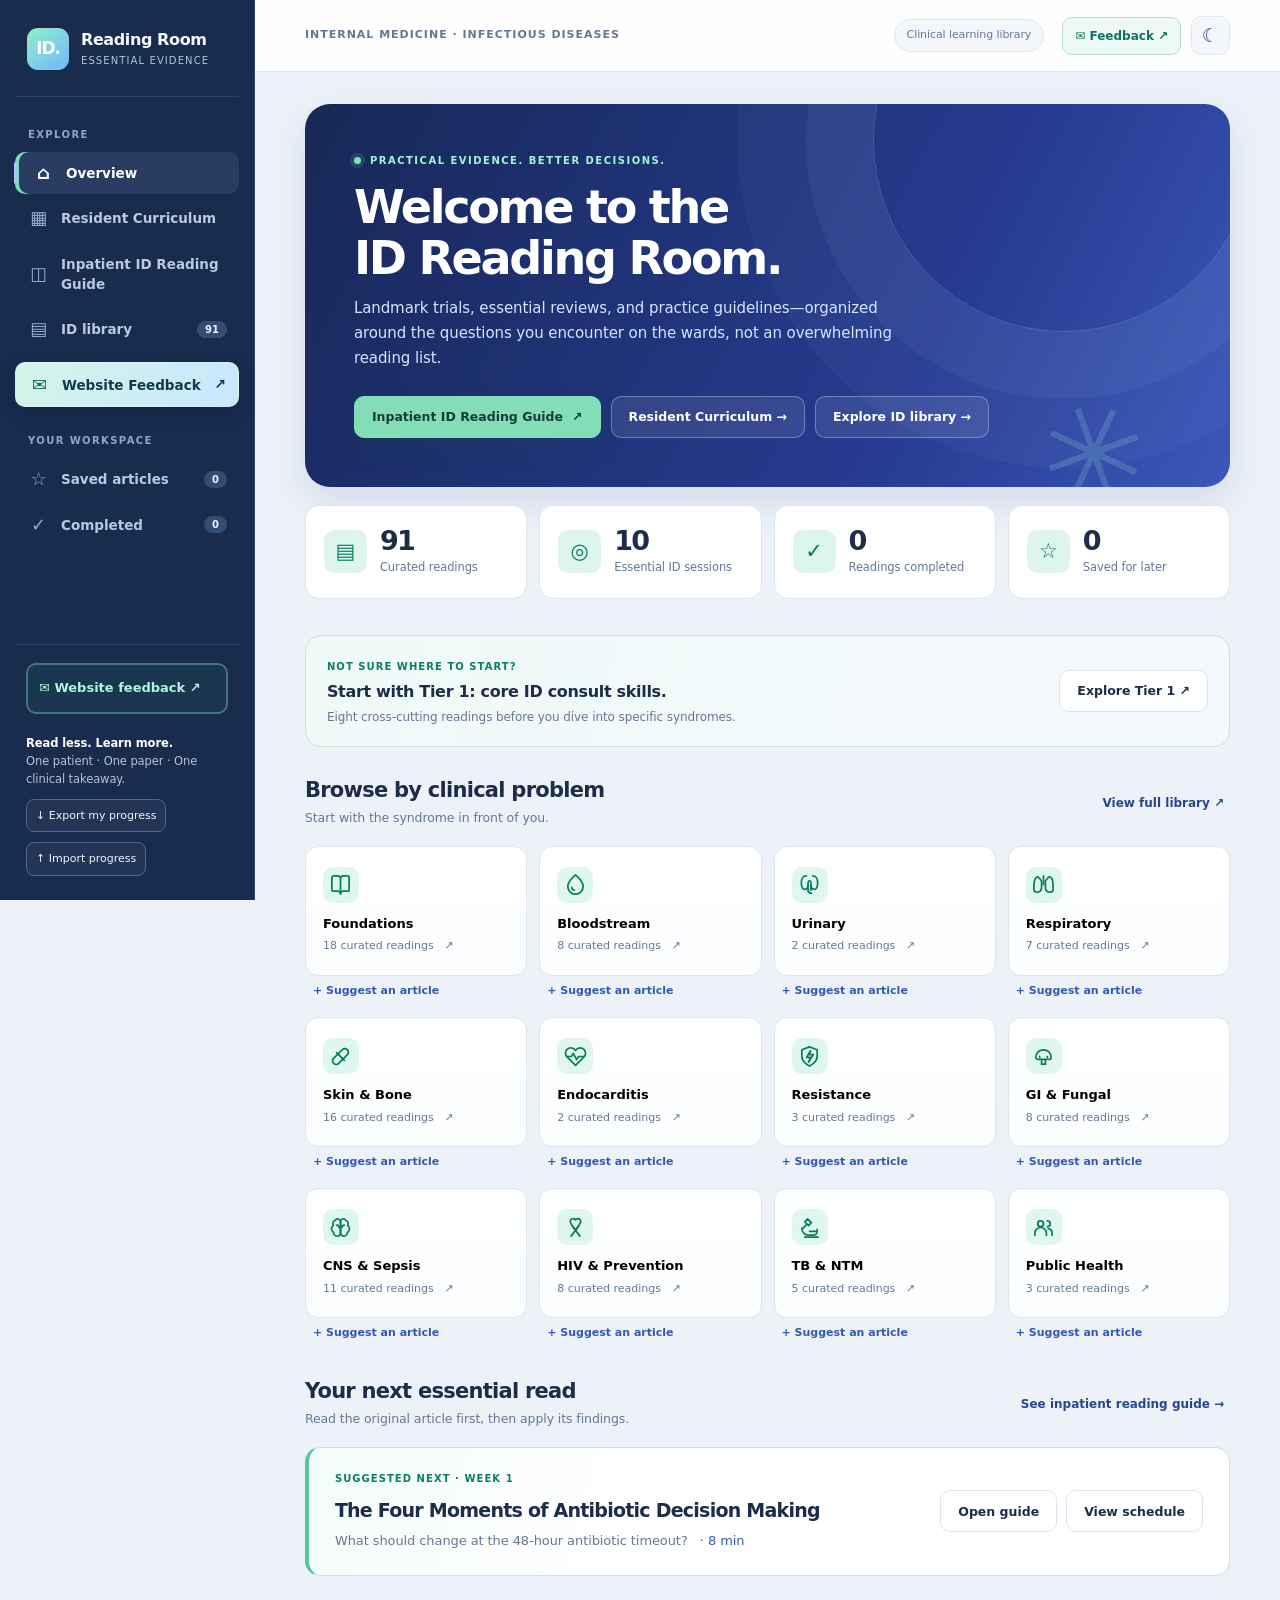
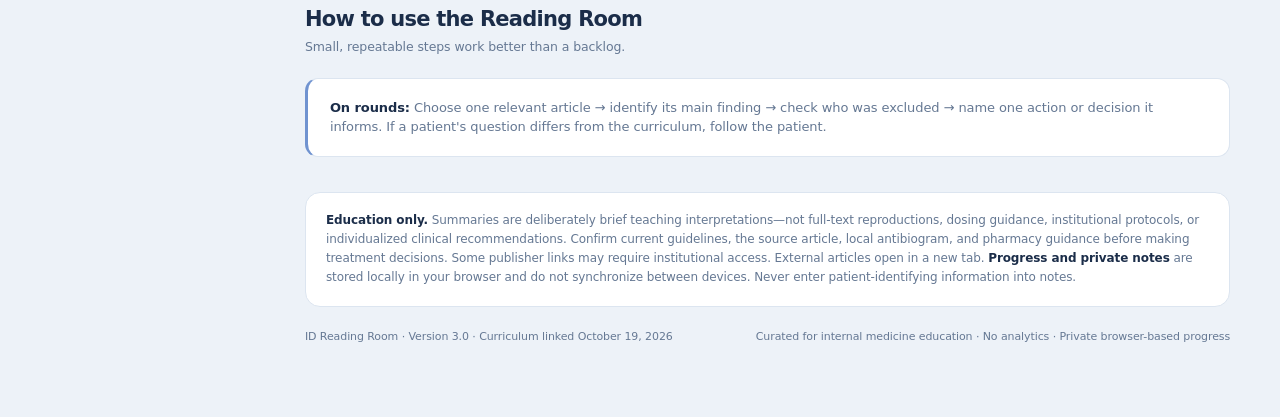
==== commit eec8ba2b: "Place article reading mission before optional revealed clinical pearls" ====
--- a/index.html
+++ b/index.html
@@ -464,6 +464,31 @@
 .mission-list li,.pearl-list li{font-size:13px;color:var(--ink);line-height:1.55}
 .pearl-list li::marker{color:var(--teal)}
 </style><style>.guide-step{display:inline-grid;place-items:center;width:35px;height:35px;border:1px solid var(--line);border-radius:10px;background:var(--pill);color:var(--teal);font-size:17px;font-weight:800;flex:none}.guide-two-section h3{font-size:16px;gap:12px}.guide-two-section{padding:19px 21px}.guide-scenario{font-size:14px;font-weight:500;line-height:1.75;margin-bottom:0}#modal-footer a.btn{margin-left:auto}</style><style>.guide-purpose{font-size:13.5px;line-height:1.75;color:var(--muted);margin:12px 0 1px;padding-left:14px;border-left:3px solid var(--teal)}.guide-pearl-intro{font-size:12px;color:var(--muted);margin:0 0 10px;font-weight:650}.guide-scenario{font-weight:530}</style><!-- site revision: personalized-guides-20261023-r2 -->
+
+<style>
+/* Article-first study guide: the clinical pearl is concealed until the learner chooses Reveal. */
+.guide-evidence-link{margin:14px 0 18px}
+.btn.guide-read-btn{width:100%;min-height:46px;font-size:13px}
+.guide-two-section .mission-heading{font-size:12.5px;font-weight:750;color:var(--ink);margin:15px 0 6px}
+.guide-two-section .mission-list{margin:0;padding-left:23px;gap:7px}
+.guide-two-section .mission-list li{font-size:13px;line-height:1.6;color:var(--ink)}
+.guide-pearl-section{padding:17px 20px}
+.guide-pearl-summary{display:block;list-style:none;cursor:pointer;border-radius:9px}
+.guide-pearl-summary::-webkit-details-marker{display:none}
+.guide-pearl-summary::marker{content:""}
+.guide-pearl-summary:focus-visible{outline:3px solid var(--focus);outline-offset:5px}
+.guide-pearl-row{display:flex;align-items:center;justify-content:space-between;gap:16px;flex-wrap:wrap}
+.guide-pearl-title{display:inline-flex;align-items:center;gap:12px;font-size:16px;font-weight:740;color:var(--ink)}
+.guide-reveal-label{display:inline-flex;align-items:center;justify-content:center;min-width:79px;border:1px solid var(--line);border-radius:999px;padding:7px 15px;color:var(--ink);background:var(--surface2);font-size:12px;font-weight:730}
+.guide-pearl-summary:hover .guide-reveal-label{border-color:var(--brand);color:var(--brandDeep)}
+.guide-pearl-hint{display:block;margin:11px 0 0;color:var(--muted);font-size:12px;line-height:1.6}
+.guide-pearl-content{border-top:1px solid var(--line);margin-top:14px;padding-top:15px}
+.guide-pearl-content .guide-pearl-intro{font-size:12.5px;line-height:1.6}
+.guide-pearl-disclosure .reveal-open{display:none}
+.guide-pearl-disclosure[open] .reveal-open{display:inline}
+.guide-pearl-disclosure[open] .reveal-closed,.guide-pearl-disclosure[open] .guide-pearl-hint{display:none}
+@media(max-width:680px){.guide-pearl-section{padding:17px 16px}.guide-pearl-title{font-size:15px}.guide-pearl-row{gap:10px}.guide-reveal-label{min-width:72px;padding:6px 11px}}
+</style>
 </head>
 <body>
 <a href="#maincontent" class="skip">Skip to content</a>
@@ -633,6 +658,27 @@
 function card(a){const done=store.done.includes(a.id),saved=store.saved.includes(a.id);return `<article class="article-card"><button class="starbtn ${saved?'selected':''}" title="${saved?'Remove from saved':'Save article'}" aria-label="${saved?'Remove':'Save'} ${escapeHTML(a.short)}" aria-pressed="${saved}" data-save="${a.id}">${saved?'★':'☆'}</button><div class="cardtop"><span class="chip">${escapeHTML(a.topic)}</span><span class="chip type">${escapeHTML(a.kind)}</span><span class="chip tier-chip tier-chip-${a.tier}">Tier ${a.tier}</span>${ESSENTIAL_IDS.has(a.id)?'<span class="chip core">2-week pathway</span>':''}${EXTENDED_CORE_IDS.has(a.id)?'<span class="chip extended-core">Extended rotation</span>':''}</div>${a.readingGroup?`<div class="grouped-reading-label">${escapeHTML(a.readingGroup)} · ${escapeHTML(a.readingRole)}</div>`:''}<h3 class="article-title">${escapeHTML(a.short)}</h3><p class="article-question">${escapeHTML(a.question)}</p><div class="article-meta"><span>${escapeHTML(a.source)}</span><span>${a.year}</span><span>${a.mins} min</span></div><div class="cardfooter"><span class="readflag ${done?'complete':''}">${iconCheck(done)} ${done?'Already read':'Not yet'}</span><div class="cardactions"><button type="button" class="btn sm secondary" data-open="${a.id}">Open guide</button></div></div></article>`}
 function renderResults(name,keepFocus=false){const arr=filtered(name);if(name==='library')renderTierCards();document.getElementById('summary-'+name).innerHTML=`<span>Showing <b>${arr.length}</b> of ${name==='saved'?store.saved.length:name==='completed'?store.done.length:articles.length} readings</span><button class="textlink" data-clear="${name}">Clear filters</button>`;document.getElementById('grid-'+name).innerHTML=arr.length?arr.map(card).join(''):`<div class="empty"><div style="font-size:32px">⌕</div><h3>${name==='saved'&&store.saved.length===0?'No bookmarks yet':name==='completed'&&store.done.length===0?'No completed readings yet':'No matching articles'}</h3><p>${name==='saved'&&store.saved.length===0?'Use the star on an article to save it for later.':name==='completed'&&store.done.length===0?'Open any article and mark it read to see it here.':'Try another keyword or clear your filters.'}</p><button class="btn secondary" data-go="library">Explore the library →</button></div>`;}
 function renderList(name){renderToolbar(name);renderResults(name)}
+
+function renderStudyGuide(article){
+ const guide=article.guide||{};
+ const missions=Array.isArray(guide.missions)?guide.missions.slice(0,3):[];
+ const pearls=Array.isArray(guide.pearls)?guide.pearls.slice(0,2):[];
+ const missionContent=missions.length
+  ?'<p class="mission-heading">Read the article to answer:</p><ol class="mission-list">'+missions.map(item=>'<li>'+escapeHTML(item)+'</li>').join('')+'</ol>'
+  :'<p class="guide-purpose">'+escapeHTML(guide.purpose||'Use the article to work through the clinical decision raised by this case.')+'</p>';
+ return '<section class="guide-two-section"><h3><span class="guide-step">1</span> Clinical Question</h3>'+
+  '<p class="guide-scenario">'+escapeHTML(guide.scenario||article.question)+'</p>'+missionContent+'</section>'+
+  '<div class="guide-evidence-link"><a class="btn guide-read-btn" href="'+escapeHTML(article.url)+'" target="_blank" rel="noopener noreferrer">Find and read '+escapeHTML(article.short)+' ↗</a></div>'+
+  '<section class="guide-two-section guide-pearl-section"><details class="guide-pearl-disclosure">'+
+   '<summary class="guide-pearl-summary"><span class="guide-pearl-row">'+
+    '<span class="guide-pearl-title" role="heading" aria-level="3"><span class="guide-step">2</span> Clinical Pearl</span>'+
+    '<span class="guide-reveal-label"><span class="reveal-closed">Reveal</span><span class="reveal-open">Hide</span></span>'+
+   '</span><span class="guide-pearl-hint">Read the article first, then reveal the key takeaways and compare them with your initial decision.</span></summary>'+
+   '<div class="guide-pearl-content"><p class="guide-pearl-intro">After reviewing this article, what we hope you will take back to rounds is:</p>'+
+   '<ul class="pearl-list">'+pearls.map(item=>'<li>'+escapeHTML(item)+'</li>').join('')+'</ul></div>'+
+  '</details></section>';
+}
+
 function openArticle(id){
 const a=byId[id];if(!a)return;
 if(!activeArticle)lastFocus=document.activeElement;
@@ -640,10 +686,8 @@
 const done=store.done.includes(id),saved=store.saved.includes(id);
 document.getElementById('modal-tags').innerHTML=`<span class="chip">${escapeHTML(a.topic)}</span><span class="chip type">${escapeHTML(a.kind)}</span><span class="chip tier-chip tier-chip-${a.tier}">Tier ${a.tier}</span>${ESSENTIAL_IDS.has(a.id)?'<span class="chip core">2-week pathway</span>':''}${EXTENDED_CORE_IDS.has(a.id)?'<span class="chip extended-core">Extended rotation</span>':''}`;
 document.getElementById('modal-title').textContent=a.short;
-document.getElementById('modal-scroll').innerHTML=`<div class="paper-meta"><b>${escapeHTML(a.title)}</b><br>${escapeHTML(a.authors)} · ${escapeHTML(a.source)} · ${a.year} · Approx. ${a.mins} min focused reading</div>
-<section class="guide-two-section"><h3><span class="guide-step">1</span> Clinical Question</h3><p class="guide-scenario">${escapeHTML(a.guide.scenario)}</p><p class="guide-purpose">${escapeHTML(a.guide.purpose)}</p></section>
-<section class="guide-two-section"><h3><span class="guide-step">2</span> Clinical Pearl</h3><p class="guide-pearl-intro">After reviewing this article, what we hope you will take back to rounds is:</p><ul class="pearl-list">${a.guide.pearls.map(x=>`<li>${escapeHTML(x)}</li>`).join('')}</ul></section>`;
-document.getElementById('modal-footer').innerHTML=`<button class="btn secondary sm" data-save="${id}">${saved?'★ Saved':'☆ Save for later'}</button><button class="btn secondary sm" data-done="${id}">${done?'✓ Mark as not yet':'○ Already read / Mark as read'}</button><span class="push"></span><a class="btn sm" href="${escapeHTML(a.url)}" target="_blank" rel="noopener noreferrer">Read article ↗</a>`;
+document.getElementById('modal-scroll').innerHTML=`<div class="paper-meta"><b>${escapeHTML(a.title)}</b><br>${escapeHTML(a.authors)} · ${escapeHTML(a.source)} · ${a.year} · Approx. ${a.mins} min focused reading</div>`+renderStudyGuide(a);
+document.getElementById('modal-footer').innerHTML=`<button class="btn secondary sm" data-save="${id}">${saved?'★ Saved':'☆ Save for later'}</button><button class="btn secondary sm" data-done="${id}">${done?'✓ Mark as not yet':'○ Already read / Mark as read'}</button>`;
 const back=document.getElementById('modal-back');back.classList.add('open');back.setAttribute('aria-hidden','false');document.body.style.overflow='hidden';document.getElementById('modal-close').focus();
 }
 function closeArticle(){activeArticle=null;const back=document.getElementById('modal-back');back.classList.remove('open');back.setAttribute('aria-hidden','true');document.body.style.overflow='';if(lastFocus&&lastFocus.isConnected)lastFocus.focus();}
@@ -685,11 +729,8 @@
   const guide=article.guide||{};
   document.getElementById('modal-title').textContent=article.short;
   document.getElementById('modal-tags').innerHTML='<span class="chip">'+escapeHTML(article.topic)+'</span>';
-  document.getElementById('modal-scroll').innerHTML=
-   '<section class="guide-two-section"><h3><span class="guide-step">1</span> Clinical Question</h3><p class="guide-scenario">'+escapeHTML(guide.scenario||article.question)+'</p><p class="guide-purpose">'+escapeHTML(guide.purpose||'This article will help you work through the clinical decision raised by this case.')+'</p></section>'+
-   '<section class="guide-two-section"><h3><span class="guide-step">2</span> Clinical Pearl</h3><p class="guide-pearl-intro">After reviewing this article, what we hope you will take back to rounds is:</p><ul class="pearl-list">'+
-   (Array.isArray(guide.pearls)?guide.pearls:[]).map(p=>'<li>'+escapeHTML(p)+'</li>').join('')+'</ul></section>';
-  document.getElementById('modal-footer').innerHTML='<a class="btn sm" href="'+escapeHTML(article.url)+'" target="_blank" rel="noopener noreferrer" >Read article ↗</a>';
+  document.getElementById('modal-scroll').innerHTML=renderStudyGuide(article);
+  document.getElementById('modal-footer').innerHTML='';
   activeArticle=id;
   modal.classList.add('open');
   modal.setAttribute('aria-hidden','false');
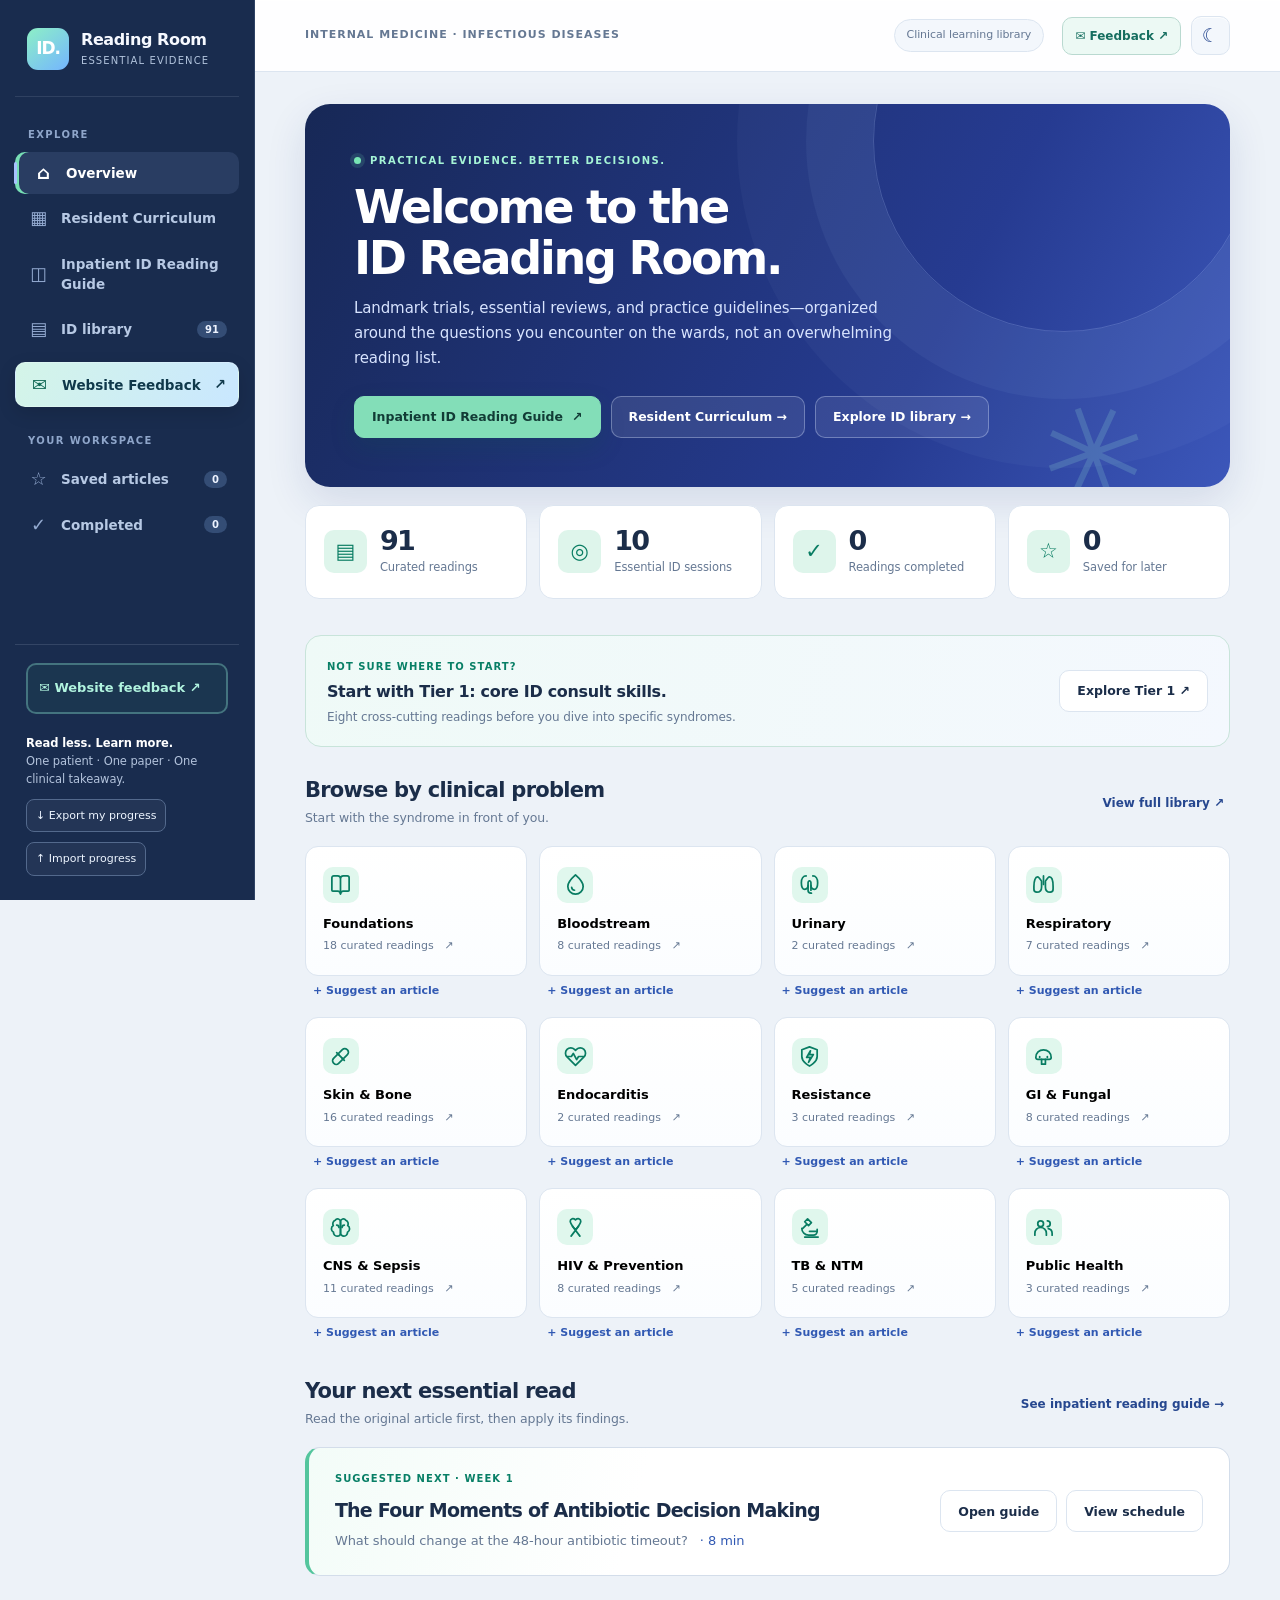
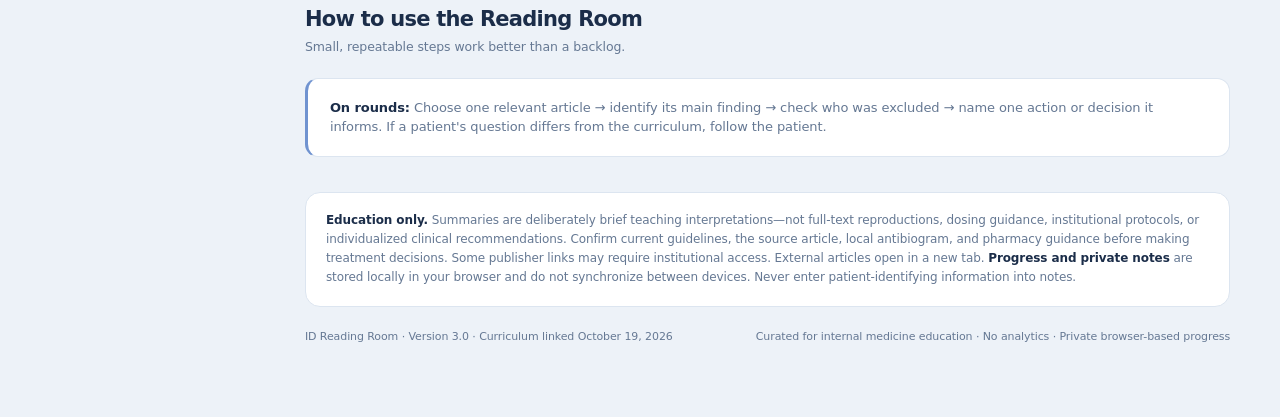
==== commit 9008c9bc: "Revise 91 resident-facing article guides with high-yield clinical pearls and pluralize heading" ====
--- a/index.html
+++ b/index.html
@@ -576,7 +576,7 @@
 <nav class="mobilebar" aria-label="Mobile navigation"><button class="mnav active" data-go="home"><span>⌂</span>Home</button><button class="mnav" data-go="curriculum"><span>▦</span>Curriculum</button><button class="mnav" data-go="pathway"><span>◫</span>Reading guide</button><button class="mnav" data-go="library"><span>▤</span>ID library</button><button class="mnav" data-go="saved"><span>☆</span>Saved</button><button class="mnav" data-go="completed"><span>✓</span>Done</button></nav>
 <div class="modalback" id="modal-back" aria-hidden="true"><div class="modal" role="dialog" aria-modal="true" aria-labelledby="modal-title" tabindex="-1"><div class="modalhead"><div><div class="cardtop" id="modal-tags"></div><h2 id="modal-title"></h2></div><button class="modal-close" id="modal-close" aria-label="Close article details">×</button></div><div class="modal-scroll" id="modal-scroll"></div><div class="modalfooter" id="modal-footer"></div></div></div>
 <div class="toast" id="toast" role="status" aria-live="polite"></div><input type="file" accept=".json,application/json" id="progress-import-file" hidden aria-label="Import progress JSON">
-<script id="reading-data" type="application/json">[{"id":"four-moments","title":"Rethinking How Antibiotics Are Prescribed: The 4 Moments of Antibiotic Decision Making","short":"The Four Moments of Antibiotic Decision Making","topic":"Foundations","kind":"Perspective","level":"Core","year":2019,"source":"JAMA","authors":"Tamma, Miller & Cosgrove","url":"https://pubmed.ncbi.nlm.nih.gov/30589917/","mins":8,"question":"What should change at the 48-hour antibiotic timeout?","summary":"A concise clinical framework: decide whether infection warrants antibiotics; choose empiric therapy; revisit the regimen after new data arrive; and decide duration and oral transition.","limits":"A practical stewardship framework, not a comparative treatment trial or substitute for syndrome-specific guidance.","application":"On rounds, name which of the four moments you are addressing and state exactly what would allow narrowing or stopping treatment.","prompt":"The patient is better and cultures are negative. Which part of your original antibiotic plan can you challenge today?","tags":["stewardship","antibiotics","de-escalation"],"tier":1,"guide":{"scenario":"A patient was started on antibiotics for possible pneumonia. Two days later, they are doing well and no organism has been identified. What decisions should the team revisit today?","missions":["What decision does each of the four moments ask you to make?","At which moment should spectrum, duration, and oral transition be revisited?"],"pearls":["An antibiotic timeout should produce an explicit continue, narrow, switch, or stop decision—not just a renewed order.","A short anticipated duration is part of the initial prescription, not an afterthought at discharge."],"purpose":"This article offers a practical way to organize antibiotic decisions from the initial prescription through reassessment."}},{"id":"blood-cultures","title":"Approach to Positive Blood Cultures in the Hospitalized Patient","short":"Interpret a positive blood culture","topic":"Foundations","kind":"Review","level":"Core","year":2019,"source":"Missouri Medicine","authors":"Chela et al.","url":"https://pmc.ncbi.nlm.nih.gov/articles/PMC6699810/","mins":12,"question":"Is this bloodstream infection or contamination?","summary":"Reviews the collection, yield, and interpretation of blood cultures, emphasizing the organism, sampling context, clinical syndrome, and possible contamination.","limits":"The interpretation cannot be reduced to the number of positive bottles; organism-specific risk, intravascular devices, and illness severity matter.","application":"Before ordering repeat cultures, articulate whether the organism and syndrome make clearance documentation necessary.","prompt":"Coagulase-negative staphylococci grow in one set in a stable patient. What would change your interpretation?","tags":["blood cultures","microbiology","contamination"],"tier":1,"guide":{"scenario":"One of two blood-culture sets grows coagulase-negative staphylococci in a patient with a central line. The patient feels well, and the team is unsure how seriously to take the result. How would you decide what to do next?","missions":["Which organisms and collection patterns increase concern for true bacteremia?","When are follow-up cultures or additional source evaluation warranted?"],"pearls":["A single positive bottle is not a universal rule for contamination; S. aureus and device-associated infection require a different level of concern.","Cultures taken through a line may be difficult to interpret without properly collected peripheral specimens."],"purpose":"This review will help you approach the interpretation of positive blood cultures and decide when further evaluation may be useful."}},{"id":"micro-lab","title":"Guide to Utilization of the Microbiology Laboratory for Diagnosis of Infectious Diseases: 2024 Update","short":"Choose the right microbiology test","topic":"Foundations","kind":"Guideline","level":"Reference","year":2024,"source":"CID / IDSA–ASM","authors":"Miller et al.","url":"https://www.idsociety.org/practice-guideline/laboratory-diagnosis-of-infectious-diseases/","mins":18,"question":"Will this specimen or test change my management?","summary":"An extensive specimen- and syndrome-based guide to selecting useful microbiology tests and interpreting what they can and cannot diagnose.","limits":"Too long to read cover to cover during a rotation; select the section matching a patient and consult the laboratory when needed.","application":"Write down your pretest probability, the best specimen, and the action you would take for positive and negative results.","prompt":"Would repeating a PCR from a low-yield specimen really change your clinical decision?","tags":["diagnostics","microbiology","testing"],"tier":1,"guide":{"scenario":"A patient is being evaluated for possible osteomyelitis, but blood cultures have not identified an organism. The team is considering a wound swab, imaging, or a deeper specimen. What microbiology test or specimen would best answer the clinical question?","missions":["How does the guide prioritize specimen type and collection for this syndrome?","What limitations of culture, PCR, or multiplex testing apply to that specimen?"],"pearls":["Choose the specimen before choosing the assay: a superficial swab cannot stand in for a properly sampled deep infection.","An organism detected by a molecular test is not automatically the cause of the patient's current illness."],"purpose":"This guide will help you select microbiology specimens and tests for the syndrome you are evaluating."}},{"id":"gn-bsi-consensus","title":"Optimizing the Management of Uncomplicated Gram-Negative Bloodstream Infections","short":"Uncomplicated gram-negative bacteremia","topic":"Bloodstream","kind":"Consensus","level":"Reference","year":2021,"source":"Open Forum Infectious Diseases","authors":"Heil et al.","url":"https://pmc.ncbi.nlm.nih.gov/articles/PMC8561258/","mins":13,"question":"When can we avoid repeat cultures and use oral therapy?","summary":"A Delphi consensus provides a clinical definition for uncomplicated gram-negative bloodstream infection and practical advice on duration, repeat cultures, and oral therapy.","limits":"Consensus guidance is not a randomized clinical trial; definitions require clinical improvement and adequate source control.","application":"For a stable patient, identify the source, organism, effective oral options, and any reason this case is not uncomplicated.","prompt":"Would you re-culture an improving patient with E. coli bacteremia from a drained urinary source?","tags":["gram negative","blood cultures","oral therapy"],"tier":1,"guide":{"scenario":"A patient with E. coli bacteremia from a urinary infection is improving and may be ready for discharge. The team is planning the remainder of antibiotic treatment. How would you decide on duration, route, and follow-up testing?","missions":["How does the Delphi panel define uncomplicated gram-negative bloodstream infection?","What conditions support seven-day treatment, oral conversion, or omission of repeat cultures?"],"pearls":["Short treatment and oral step-down apply only after the source is controlled and the patient is improving.","Routine clearance blood cultures generally add little in uncomplicated gram-negative bacteremia; persistent illness or inadequate source control changes that assessment."],"purpose":"This consensus article helps you explore practical decisions in patients with uncomplicated gram-negative bloodstream infections."}},{"id":"sab-review","title":"Management of Staphylococcus aureus Bacteremia: A Review","short":"S. aureus bacteremia: a practical review","topic":"Bloodstream","kind":"Review","level":"Core","year":2025,"source":"JAMA","authors":"Tong et al.","url":"https://pmc.ncbi.nlm.nih.gov/articles/PMC12663922/","mins":20,"question":"How do I safely evaluate S. aureus bacteremia?","summary":"A modern overview of the evaluation and management of S. aureus bacteremia, including endocarditis assessment, metastatic infection, source control, antibiotic selection, and duration.","limits":"Individualized evaluation is essential; the review predates September 2026 IDSA/ESCMID consensus statements.","application":"Present the likely source, follow-up cultures, echo plan, search for metastatic foci, and anticipated duration drivers.","prompt":"A repeat culture is still positive at 48 hours. What must you reconsider?","tags":["MRSA","MSSA","endocarditis","bacteremia"],"tier":1,"guide":{"scenario":"A patient admitted with S. aureus bacteremia is receiving antibiotics. The team wants to be sure no important focus of infection has been missed. What should a complete evaluation and treatment plan include?","missions":["Which features trigger echocardiography or a search for metastatic infection?","How do clearance cultures and source control shape classification and treatment duration?"],"pearls":["A positive follow-up culture is a signal to reassess endocarditis, metastatic infection and source control—not merely to extend an antibiotic end date.","S. aureus in blood should not be dismissed as a contaminant."],"purpose":"This review will help you work through the major clinical decisions in the management of S. aureus bacteremia."}},{"id":"sab-2026","title":"2026 IDSA/ESCMID Consensus Statements on Staphylococcus aureus Bacteremia — Part 1","short":"S. aureus bacteremia: 2026 update","topic":"Bloodstream","kind":"Guideline","level":"Core","year":2026,"source":"IDSA / ESCMID","authors":"IDSA–ESCMID panel","url":"https://www.idsociety.org/practice-guideline/staphylococcus-aureus-bacteremia/","mins":16,"question":"How should risk and diagnostic evaluation determine a safe plan?","summary":"A risk-stratified consensus approach addresses follow-up blood cultures, echocardiography, imaging for metastatic foci, and treatment duration in selected adult and pediatric populations.","limits":"Part 1 consists of consensus statements, not proof that all management strategies have randomized-trial support; additional guidance may follow.","application":"Use the recommendations to structure follow-up cultures and imaging, and re-evaluate the plan if bacteremia persists or a new focus emerges.","prompt":"Which findings move this patient from a lower-risk pathway to an increased-risk assessment?","tags":["S aureus","guidelines","risk stratification"],"tier":2,"guide":{"scenario":"A patient with S. aureus bacteremia feels better after treatment but has a cardiac device. The team is deciding how extensively to investigate for other sites of infection. How should that decision be approached?","missions":["Which features define lower versus increased risk for deep-seated infection?","How do the consensus statements direct follow-up cultures, TTE/TEE and imaging?"],"pearls":["The 2026 consensus favors dynamic risk stratification over an unqualified complicated/uncomplicated label.","It recommends follow-up blood cultures at about 48 hours and routinely obtaining TTE in adults; positive cultures at or after 48 hours increase concern for a hidden focus."],"purpose":"These consensus statements help you explore risk assessment and diagnostic evaluation in S. aureus bacteremia."}},{"id":"balance","title":"Antibiotic Treatment for 7 versus 14 Days in Patients with Bloodstream Infections (BALANCE)","short":"BALANCE · 7 versus 14 days","topic":"Bloodstream","kind":"Trial","level":"Core","year":2025,"source":"New England Journal of Medicine","authors":"BALANCE Investigators","url":"https://www.nejm.org/doi/10.1056/NEJMoa2404991","mins":18,"question":"For which patients is seven days enough?","summary":"In a large randomized noninferiority trial, seven days of antibiotics was noninferior to 14 days for 90-day mortality in eligible hospitalized patients with bloodstream infection.","limits":"Do not extrapolate to S. aureus bacteremia, candidemia, endovascular infection, or populations excluded from the trial; duration still follows the clinical syndrome and source control.","application":"Use the inclusion and exclusion criteria explicitly when you recommend a seven-day course for an improving bacteremic patient.","prompt":"Would you apply BALANCE to a patient with an infected prosthetic valve? Why not?","tags":["duration","gram negative","short course","noninferiority"],"tier":1,"guide":{"scenario":"A patient is recovering from E. coli bacteremia caused by a urinary tract infection. The patient is stable, symptoms are improving, and the source has been treated. How many days of antibiotics are needed?","missions":["Who was enrolled and, crucially, who was excluded from BALANCE?","What was the primary outcome and how was noninferiority assessed?"],"pearls":["Seven days was noninferior to fourteen for 90-day mortality in the trial's eligible bloodstream infection population.","Do not extend this finding to S. aureus bacteremia, candidemia, or uncontrolled endovascular infection."],"purpose":"This trial will help you examine the evidence comparing different antibiotic durations for bloodstream infections."}},{"id":"merino","title":"Piperacillin–Tazobactam versus Meropenem for Ceftriaxone-Resistant Bloodstream Infection (MERINO)","short":"MERINO · treatment of ESBL bloodstream infection","topic":"Resistance","kind":"Trial","level":"Reference","year":2018,"source":"JAMA","authors":"Harris et al.","url":"https://pubmed.ncbi.nlm.nih.gov/30208454/","mins":17,"question":"When is apparent in-vitro susceptibility not enough?","summary":"In a randomized study of ceftriaxone-resistant E. coli or K. pneumoniae bloodstream infections, piperacillin–tazobactam failed to demonstrate noninferiority to meropenem for 30-day mortality.","limits":"Study testing methods and resistance mechanisms affect interpretation; findings principally inform serious/invasive ESBL infections, not every cystitis case.","application":"Recognize when a resistant-organism phenotype changes the preferred definitive antibiotic even if a drug is reported susceptible.","prompt":"Why might you change piperacillin–tazobactam to a carbapenem after the blood-culture result?","tags":["ESBL","antibiotic resistance","RCT"],"tier":3,"guide":{"scenario":"A patient has bloodstream infection caused by ceftriaxone-resistant K. pneumoniae. The laboratory reports susceptibility to more than one antibiotic, and the team must select definitive therapy. How would you compare the available options?","missions":["What mortality result was observed for piperacillin–tazobactam versus meropenem?","Which organisms, infection site and susceptibility methods limit generalizability?"],"pearls":["MERINO did not establish piperacillin–tazobactam as noninferior to meropenem for ceftriaxone-resistant E. coli or K. pneumoniae bacteremia.","An in-vitro susceptible result is not sufficient reassurance for invasive ESBL-producing Enterobacterales infection."],"purpose":"This trial will help you evaluate the evidence behind antibiotic selection in ceftriaxone-resistant gram-negative bacteremia."}},{"id":"camera2","title":"Combination Therapy for MRSA Bacteremia (CAMERA2)","short":"CAMERA2 · does combination therapy help MRSA bacteremia?","topic":"Bloodstream","kind":"Trial","level":"Reference","year":2020,"source":"JAMA","authors":"Tong et al.","url":"https://pmc.ncbi.nlm.nih.gov/articles/PMC7042887/","mins":16,"question":"Should we routinely add a beta-lactam to MRSA therapy?","summary":"In a randomized trial, adding an antistaphylococcal beta-lactam to standard MRSA bacteremia therapy did not improve the primary composite clinical outcome and increased acute kidney injury.","limits":"The trial ended early and does not answer the question for every possible salvage regimen or antibiotic combination.","application":"Avoid adding broad combination therapy reflexively; optimize definitive treatment, source control, and diagnostic workup.","prompt":"Does a small reduction in persistent bacteremia outweigh a major toxicity signal?","tags":["MRSA","combination therapy","toxicity"],"tier":4,"guide":{"scenario":"A patient with MRSA bacteremia remains blood-culture positive while receiving vancomycin. The team is discussing whether to add another antibiotic. What evidence would help decide whether combination therapy is worthwhile?","missions":["What clinical outcome did CAMERA2 test and what did it find?","What harm emerged with combination therapy, and why was enrollment halted?"],"pearls":["Adding an antistaphylococcal beta-lactam increased acute kidney injury without a demonstrated improvement in the primary composite outcome.","This trial argues against routine combination therapy; it does not resolve every salvage-treatment question."],"purpose":"This trial examines combination treatment for MRSA bacteremia and the outcomes that matter when weighing treatment options."}},{"id":"cuti","title":"IDSA 2025 Guideline on Management and Treatment of Complicated Urinary Tract Infections","short":"Complicated UTI: duration and IV-to-oral switch","topic":"Urinary","kind":"Guideline","level":"Core","year":2025,"source":"IDSA","authors":"IDSA guideline panel","url":"https://www.idsociety.org/practice-guideline/complicated-urinary-tract-infections/","mins":19,"question":"When can a patient with pyelonephritis or cUTI switch to oral therapy?","summary":"A syndrome-focused guideline covering empiric and definitive therapy, treatment duration, and IV-to-oral transition when the patient is improving and an effective oral option is available.","limits":"Many short-course studies excluded some severely ill, obstructed, or markedly immunocompromised patients; a controlled source and response matter.","application":"Name the source-control issue, antimicrobial susceptibility, oral exposure, and effective-therapy start date.","prompt":"A patient with decompressed obstructive pyelonephritis and E. coli bacteremia is improving. Must IV therapy continue?","tags":["pyelonephritis","urinary","duration","oral therapy"],"tier":1,"readingGroup":"Urinary infections — complementary readings","readingRole":"When and HOW to treat complicated UTI","groupOrder":2,"guide":{"scenario":"A patient with pyelonephritis and E. coli bacteremia is improving after several days of intravenous antibiotics. Oral options are available, and discharge is being planned. When could treatment change to oral antibiotics, and for how long should it continue?","missions":["Which patients were represented in the evidence supporting shorter courses?","What criteria permit IV-to-oral conversion and how is effective treatment duration counted?"],"pearls":["A susceptible, adequately absorbed oral antibiotic can complete cUTI treatment after clinical improvement; an IV route is not mandatory because bacteremia occurred.","Obstruction, inadequate source control and high-risk exclusions are reasons not to apply the shortest course reflexively."],"purpose":"This guideline will help you explore antibiotic duration and route of administration in complicated urinary tract infections."}},{"id":"asb","title":"IDSA 2019 Guideline for the Management of Asymptomatic Bacteriuria","short":"Asymptomatic bacteriuria: when not to treat","topic":"Urinary","kind":"Guideline","level":"Core","year":2019,"source":"IDSA / CID","authors":"Nicolle et al.","url":"https://www.idsociety.org/practice-guideline/asymptomatic-bacteriuria","mins":14,"question":"Does a positive urine culture require antibiotics?","summary":"Recommends against treating asymptomatic bacteriuria in most populations, with important exceptions such as pregnancy and selected invasive endourologic procedures.","limits":"Asymptomatic bacteriuria and symptomatic infection must be differentiated using clinical features; a positive urine culture alone is insufficient.","application":"Ask whether there are true urinary symptoms or systemic evidence attributable to a urinary source before labeling this a UTI.","prompt":"An older adult has bacteriuria and nonspecific confusion without localizing signs. What else should you evaluate?","tags":["urinary","overtreatment","diagnostic stewardship"],"tier":1,"readingGroup":"Urinary infections — complementary readings","readingRole":"When NOT to give antibiotics","groupOrder":1,"guide":{"scenario":"An older adult has a positive urine culture obtained during an evaluation for an unrelated problem. They have no urinary complaints. How should you decide whether antibiotics are indicated?","missions":["Which populations should be screened for and treated for asymptomatic bacteriuria?","What does the guidance say about older adults with delirium or falls but no localizing or systemic urinary findings?"],"pearls":["Pyuria and a positive urine culture do not by themselves diagnose a symptomatic UTI.","Pregnancy and selected invasive endourologic procedures are key exceptions to the usual recommendation not to treat asymptomatic bacteriuria."],"purpose":"This guideline helps you distinguish situations in which bacteriuria requires treatment from those in which it does not."}},{"id":"cap-update","title":"Diagnosis and Management of Community-acquired Pneumonia: ATS Clinical Practice Guideline","short":"Community-acquired pneumonia: the updated evidence","topic":"Respiratory","kind":"Guideline","level":"Core","year":2026,"source":"American Thoracic Society","authors":"Jones et al.","url":"https://pubmed.ncbi.nlm.nih.gov/40679934/","mins":18,"question":"How do stability, severity and response shape CAP treatment?","summary":"An ATS update addressing selected questions in community-acquired pneumonia, including diagnostic considerations, antibiotic duration, and adjunctive treatment.","limits":"This ATS focused update addresses four questions and is not a full replacement for the 2019 ATS/IDSA CAP guideline. IDSA declined to endorse two ATS recommendations on empiric antibiotics for viral-test-positive outpatients with comorbidities and nonsevere inpatients; individualize decisions using evidence for bacterial coinfection, severity, and local policy.","application":"Use the ATS focused update for ultrasound, shorter treatment in clinically stable nonsevere CAP, severe-CAP corticosteroids, and viral-positive CAP decisions. Read alongside the 2019 ATS/IDSA baseline guideline and IDSA's 2025 position statement before routinely prescribing antibiotics for nonsevere, virus-positive CAP.","prompt":"What makes a patient with CAP ready for shorter therapy or discharge?","tags":["pneumonia","clinical stability","steroids","ATS 2025","IDSA non-endorsement","viral pneumonia","corticosteroids","duration"],"tier":1,"readingGroup":"CAP — read together","readingRole":"Focused ATS update · duration, viral CAP, ultrasound, steroids","groupOrder":3,"guide":{"scenario":"A patient hospitalized with community-acquired pneumonia is improving after treatment. The team is reviewing antibiotic duration and whether any newer recommendations affect care. Which questions does the focused ATS guideline address?","missions":["Which four clinical questions does this focused ATS guideline address?","How do clinical stability, pneumonia severity and viral testing influence its suggestions?"],"pearls":["The focused update is not a replacement for the full 2019 ATS/IDSA CAP guideline.","IDSA did not endorse two antibiotic recommendations for viral-test-positive CAP; distinguish those disputed recommendations when reading the update."],"purpose":"This update will help you identify the specific CAP management questions addressed by newer ATS recommendations."}},{"id":"cap-2019","title":"Diagnosis and Treatment of Adults with Community-acquired Pneumonia: ATS/IDSA Guideline","short":"CAP: empiric regimens and diagnostics","topic":"Respiratory","kind":"Guideline","level":"Reference","year":2019,"source":"ATS / IDSA","authors":"Metlay et al.","url":"https://www.idsociety.org/practice-guideline/community-acquired-pneumonia-cap-in-adults","mins":20,"question":"Which patients need MRSA or Pseudomonas coverage?","summary":"A comprehensive framework for diagnosis, risk assessment, respiratory diagnostics, and empiric treatment of adult community-acquired pneumonia.","limits":"Full foundational ATS/IDSA guidance on diagnostics, severity, and empiric therapy. Its duration and corticosteroid sections predate the 2025 ATS focused update, and IDSA did not endorse two 2025 viral-positive CAP antibiotic recommendations. Compare current recommendations by question.","application":"Explain what specifically makes an organism likely enough to justify broader empiric coverage.","prompt":"Does recent hospitalization alone justify empiric vancomycin and cefepime for every CAP patient?","tags":["pneumonia","empiric therapy","diagnostics"],"tier":1,"readingGroup":"CAP — read together","readingRole":"Treatment backbone · empiric regimens and diagnostics","groupOrder":2,"guide":{"scenario":"A patient with community-acquired pneumonia is admitted for intravenous antibiotics. You are asked to recommend the initial regimen and necessary microbiology tests. How would you choose an appropriate approach?","missions":["Which risk factors warrant empiric MRSA or Pseudomonas coverage?","Which clinical features justify microbiologic testing or inpatient admission?"],"pearls":["The old health-care–associated pneumonia category should not automatically drive broad CAP coverage.","Empiric MRSA or Pseudomonas treatment should reflect validated risk factors, previous isolates and local data."],"purpose":"This guideline provides a framework for diagnosing and treating adults with community-acquired pneumonia."}},{"id":"hap-vap","title":"Management of Hospital-acquired and Ventilator-associated Pneumonia","short":"HAP / VAP: diagnose before you broaden","topic":"Respiratory","kind":"Guideline","level":"Reference","year":2016,"source":"ATS / IDSA","authors":"Kalil et al.","url":"https://www.idsociety.org/practice-guideline/hap_vap/","mins":16,"question":"When does a new infiltrate represent bacterial pneumonia?","summary":"Provides a framework for suspected HAP/VAP, empiric selection, culture-guided de-escalation, and typical treatment duration.","limits":"Older guideline; apply current local antibiogram, institutional pathways, and clinical judgment, particularly when colonization is common.","application":"Ask whether the syndrome is convincing and document what will allow stopping MRSA or antipseudomonal coverage.","prompt":"A ventilated patient grows Pseudomonas from a tracheal aspirate without clinical deterioration. Infection or colonization?","tags":["HAP","VAP","pneumonia","stewardship"],"tier":2,"guide":{"scenario":"A mechanically ventilated patient develops fever and a positive respiratory culture. The team is considering ventilator-associated pneumonia. What additional findings would help establish the diagnosis and guide treatment?","missions":["What clinical evidence supports HAP or VAP rather than airway colonization?","How are empirical coverage, culture results and de-escalation handled?"],"pearls":["Growth from an endotracheal aspirate is not proof of pneumonia in the absence of a convincing clinical syndrome.","The guideline generally favors about seven days for improving HAP/VAP, with adjustment for response and complications."],"purpose":"This guideline helps you work through evaluation and treatment decisions in hospital-acquired and ventilator-associated pneumonia."}},{"id":"ssti","title":"Practice Guidelines for the Diagnosis and Management of Skin and Soft Tissue Infections","short":"Cellulitis versus abscess: diagnose and treat","topic":"Skin & Bone","kind":"Guideline","level":"Core","year":2014,"source":"IDSA","authors":"Stevens et al.","url":"https://www.idsociety.org/practice-guideline/skin-and-soft-tissue-infections/","mins":16,"question":"What changes when the infection is purulent?","summary":"Distinguishes cellulitis from abscess and other soft-tissue syndromes; emphasizes incision and drainage, likely pathogens, and appropriate antibiotic use.","limits":"An older guideline, and necrotizing infection or systemic toxicity requires urgent surgical assessment rather than routine pathways.","application":"Explain why antibiotics alone will not correct an undrained abscess, and when MRSA coverage is justified.","prompt":"Is an erythematous swollen leg truly cellulitis or venous stasis dermatitis?","tags":["cellulitis","abscess","source control"],"tier":2,"guide":{"scenario":"One patient has a painful, red lower leg; another has a tender, fluctuant skin lesion. Both are referred for possible skin infection. How would you decide whether their management should differ?","missions":["How does the guideline distinguish nonpurulent cellulitis, abscess and necrotizing infection?","When does drainage take priority over antibiotics, and when is MRSA coverage appropriate?"],"pearls":["A drainable abscess needs source control; antibiotics alone often cannot replace incision and drainage.","Uncomplicated nonpurulent cellulitis usually does not require routine broad gram-negative or MRSA coverage without relevant risk factors."],"purpose":"This guideline helps you distinguish common skin and soft-tissue infection syndromes and choose appropriate management."}},{"id":"dfi","title":"IWGDF/IDSA Guideline for Diabetes-related Foot Infections","short":"Diabetic foot: infection versus colonization","topic":"Skin & Bone","kind":"Guideline","level":"Reference","year":2023,"source":"IWGDF / IDSA","authors":"Senneville et al.","url":"https://www.idsociety.org/practice-guideline/diabetic-foot-infections/","mins":18,"question":"Does the wound need an antibiotic, a procedure, or both?","summary":"Explains clinical diagnosis of diabetic foot infection, osteomyelitis evaluation, specimen quality, source control, and treatment planning.","limits":"Surface swabs may reflect colonization; vascular supply and surgical feasibility strongly affect outcomes.","application":"Describe whether there is infection, suspected bone involvement, and an unmet need for debridement or vascular evaluation.","prompt":"A chronic ulcer has a positive swab but no inflammation. What does that culture mean?","tags":["diabetic foot","osteomyelitis","source control"],"tier":2,"guide":{"scenario":"A patient with diabetes has a chronic plantar foot ulcer, and a wound culture grows bacteria. The team is deciding whether infection is present. What findings and tests should guide the next steps?","missions":["What clinical findings establish a diabetic foot infection and define its severity?","Which specimens and diagnostic steps help identify osteomyelitis?"],"pearls":["Never treat a clinically uninfected diabetic foot ulcer simply because a surface culture is positive.","Deep tissue sampling and assessment of vascular supply and surgical needs are more useful than reflexively broadening antibiotics for colonizers."],"purpose":"This guideline helps you evaluate suspected diabetic foot infection and decide what diagnostic and treatment questions matter."}},{"id":"duke","title":"The 2023 Duke–ISCVID Criteria for Infective Endocarditis","short":"Endocarditis diagnosis: Duke–ISCVID criteria","topic":"Endocarditis","kind":"Consensus","level":"Core","year":2023,"source":"Clinical Infectious Diseases","authors":"Fowler et al.","url":"https://pmc.ncbi.nlm.nih.gov/articles/PMC10681650/","mins":16,"question":"How do blood cultures, imaging, and risk change diagnostic certainty?","summary":"Updates diagnostic criteria for infective endocarditis with contemporary microbiologic, imaging, and pathologic methods while retaining definite, possible, and rejected categories.","limits":"Classification criteria complement but do not replace clinical reasoning; a patient may still require investigation despite not meeting a category early in the course.","application":"Present the microbiologic and imaging evidence separately and identify which next test will meaningfully change probability.","prompt":"Cultures are negative after antibiotics but a prosthetic valve has suspicious imaging. How do you reason forward?","tags":["endocarditis","diagnostic criteria","echocardiography"],"tier":2,"guide":{"scenario":"A patient with a prosthetic heart valve has persistent fever, but the first blood cultures and echocardiogram are inconclusive. Endocarditis remains a concern. How would you assess the strength of the evidence for that diagnosis?","missions":["What changed in the 2023 Duke–ISCVID major microbiologic and imaging criteria?","How do the definite, possible and rejected categories work with incomplete initial data?"],"pearls":["Duke–ISCVID classification helps organize evidence; failing to meet definite criteria early does not exclude endocarditis.","Advanced imaging and molecular or pathologic evidence can be important when conventional cultures are negative."],"purpose":"This article introduces updated criteria used to classify suspected infective endocarditis."}},{"id":"poet","title":"Partial Oral versus Intravenous Antibiotic Treatment of Endocarditis (POET)","short":"POET · when can endocarditis therapy be oral?","topic":"Endocarditis","kind":"Trial","level":"Reference","year":2019,"source":"New England Journal of Medicine","authors":"Iversen et al.","url":"https://pubmed.ncbi.nlm.nih.gov/30152252/","mins":17,"question":"Can selected stable endocarditis patients transition to oral therapy?","summary":"In a selected population with stable left-sided endocarditis following an initial IV course, protocolized partial oral therapy was noninferior to continued IV treatment for a composite clinical outcome.","limits":"Strict organism, stability, regimen, and follow-up requirements limit generalizability; this does not justify routine early oral endocarditis treatment.","application":"State the precise eligibility conditions and monitoring required before suggesting partial oral therapy.","prompt":"Would you use POET for an unstable patient with uncontrolled infection?","tags":["endocarditis","oral therapy","noninferiority"],"tier":3,"guide":{"scenario":"A patient with left-sided infective endocarditis has improved after intravenous antibiotics. The team is considering whether the patient might complete treatment with oral medication. What evidence would help determine whether this approach is appropriate?","missions":["What stabilization period and patient eligibility criteria were used?","What oral regimens, follow-up and composite outcomes were studied?"],"pearls":["POET supports carefully selected stable patients switching after an initial IV course—not routine oral therapy from day one.","The tested oral approach used structured regimens and close follow-up; uncontrolled infection falls outside its reassurance."],"purpose":"This trial will help you examine how an oral treatment strategy was studied in selected patients with endocarditis."}},{"id":"oviva","title":"Oral versus Intravenous Antibiotics for Bone and Joint Infection (OVIVA)","short":"OVIVA · the evidence for oral bone/joint therapy","topic":"Skin & Bone","kind":"Trial","level":"Core","year":2019,"source":"New England Journal of Medicine","authors":"Li et al.","url":"https://pubmed.ncbi.nlm.nih.gov/30699315/","mins":18,"question":"Does osteomyelitis automatically require six weeks of IV antibiotics?","summary":"In adults with selected bone or joint infections, a specialist-chosen oral strategy during the first six weeks was noninferior to continued IV therapy for treatment failure at one year.","limits":"Success depended on patient selection, appropriate drugs, management of infected material, and follow-up; not every oral drug or syndrome qualifies.","application":"Before recommending oral therapy, check susceptibility, bioavailability, adherence, drug interactions, and source control.","prompt":"What would make a patient with hardware-associated infection a poor candidate for the oral strategy?","tags":["osteomyelitis","oral therapy","orthopedics"],"tier":2,"guide":{"scenario":"A patient has undergone treatment for a bone or joint infection and is preparing for discharge. The team must choose between continued IV antibiotics and an oral regimen. What evidence should guide the choice?","missions":["How were participants selected and which oral strategy was compared with IV treatment?","What was the one-year treatment-failure outcome and what monitoring was required?"],"pearls":["A well-chosen oral regimen was noninferior to IV therapy for the first six treatment weeks in selected bone and joint infections.","The result depends on a suitable oral drug, adherence, surgical management and follow-up—not the oral route alone."],"purpose":"This trial explores oral versus intravenous treatment strategies for selected bone and joint infections."}},{"id":"vertebral","title":"IDSA Guideline for Native Vertebral Osteomyelitis in Adults","short":"Vertebral osteomyelitis: diagnosis and duration","topic":"Skin & Bone","kind":"Guideline","level":"Reference","year":2015,"source":"IDSA","authors":"Berbari et al.","url":"https://www.idsociety.org/practice-guideline/vertebral-osteomyelitis/","mins":16,"question":"When should imaging, blood cultures, or biopsy be obtained?","summary":"Addresses the diagnostic evaluation and treatment of native vertebral osteomyelitis, including microbial diagnosis and indications for procedures.","limits":"Native vertebral osteomyelitis guidance is not equivalent to prosthetic joint or postoperative hardware infection guidance.","application":"Distinguish urgent neurologic or spinal instability concerns from opportunities to obtain a high-yield microbiologic diagnosis.","prompt":"Would you start empiric antibiotics before biopsy in a stable patient without neurologic compromise?","tags":["spine","osteomyelitis","biopsy"],"tier":2,"guide":{"scenario":"A patient presents with several weeks of back pain, elevated inflammatory markers, and MRI findings concerning for vertebral osteomyelitis. Blood cultures have not identified an organism. What diagnostic steps should come before a definitive treatment plan?","missions":["When does the guideline recommend MRI, blood cultures and image-guided biopsy?","Which findings require immediate surgery or antimicrobial treatment rather than waiting for tissue diagnosis?"],"pearls":["In a stable patient without neurologic compromise, preserving the chance for microbiologic diagnosis may justify withholding empiric antibiotics pending biopsy.","Neurologic deficits, spinal instability and sepsis override a routine diagnostic sequence."],"purpose":"This guideline helps you approach the diagnosis and management of native vertebral osteomyelitis."}},{"id":"cdi","title":"SHEA/IDSA Focused Update on Clostridioides difficile Infection","short":"C. difficile: initial episode and recurrence","topic":"GI & Fungal","kind":"Guideline","level":"Reference","year":2021,"source":"SHEA / IDSA","authors":"Johnson et al.","url":"https://www.idsociety.org/practice-guideline/clostridioides-difficile-2021-focused-update/","mins":15,"question":"How does treatment change with recurrent C. difficile?","summary":"A focused guideline update addressing fidaxomicin, oral vancomycin alternatives, and selected approaches to preventing recurrence.","limits":"This is a focused treatment update rather than a complete diagnostic or fulminant-CDI management guideline; medication availability and more recent developments should be checked.","application":"Verify compatible symptoms before treating a positive test and identify whether the episode is initial, recurrent, or fulminant.","prompt":"Does a positive NAAT in a patient without diarrhea demonstrate clinical CDI?","tags":["C difficile","diarrhea","diagnostic stewardship"],"tier":2,"guide":{"scenario":"A patient who was recently treated for C. difficile infection develops diarrhea again. A new episode is suspected, and the team must choose therapy. How should the treatment decision be made?","missions":["How do recommendations differ for an initial episode and recurrence?","How does the guideline weigh fidaxomicin and recurrence-prevention strategies?"],"pearls":["Do not treat a positive C. difficile NAAT in a patient without compatible diarrhea or another compelling clinical syndrome.","The 2021 document is a focused treatment update; it does not replace a complete diagnostic algorithm or fulminant-CDI protocol."],"purpose":"This focused update will help you review treatment choices for initial and recurrent C. difficile infection."}},{"id":"amr","title":"IDSA 2026 Guidance on Antimicrobial-resistant Gram-negative Infections","short":"Resistant gram-negatives: ESBL, AmpC, CRE","topic":"Resistance","kind":"Guideline","level":"Reference","year":2026,"source":"IDSA","authors":"Tamma et al.","url":"https://www.idsociety.org/practice-guideline/amr-guidance","mins":20,"question":"How does the resistance mechanism alter definitive antibiotic choice?","summary":"Current IDSA guidance addresses ESBL-producing Enterobacterales, AmpC-risk species, CRE, difficult-to-treat Pseudomonas, CRAB, and S. maltophilia.","limits":"A reference document, not a quick bedside substitution table; site of infection, susceptibility testing, dosing, and locally available agents still govern choices.","application":"Start with the ESBL and AmpC sections, then look up the specific pathogen and resistance mechanism when encountered.","prompt":"Your blood culture grows E. cloacae complex reported susceptible to ceftriaxone. What additional reasoning is needed?","tags":["ESBL","AmpC","CRE","Pseudomonas"],"tier":1,"guide":{"scenario":"A patient has bloodstream infection caused by a resistant gram-negative bacterium. Species identification and susceptibility results are available, but selecting definitive therapy is challenging. How should the organism and resistance pattern influence the regimen?","missions":["How do ESBL, inducible AmpC and carbapenemase mechanisms affect antibiotic choice?","What does the 2026 IDSA guidance advise for the organism and infection site at hand?"],"pearls":["Potential inducible AmpC expression can undermine ceftriaxone treatment of invasive infections due to certain Enterobacterales.","Treat the infection site, organism and resistance mechanism—not the susceptibility table in isolation; confirm current guidance for CRE and DTR Pseudomonas."],"purpose":"This guidance helps you navigate treatment options for infections caused by resistant gram-negative organisms."}},{"id":"candidemia","title":"IDSA Guideline for the Management of Candidiasis","short":"Candidemia: more than starting an echinocandin","topic":"GI & Fungal","kind":"Guideline","level":"Reference","year":2016,"source":"IDSA","authors":"Pappas et al.","url":"https://www.idsociety.org/practice-guideline/candidiasis/","mins":16,"question":"What do I need to do after the first positive yeast blood culture?","summary":"A syndrome-based candidiasis guideline covering antifungal selection, repeat blood cultures, source assessment, and treatment duration.","limits":"Published in 2016; account for newer drug approvals, host status, and updated institutional guidance.","application":"State catheter considerations, when cultures document clearance, and when step-down therapy may be appropriate.","prompt":"The patient is afebrile after starting antifungal therapy. Which follow-up tasks remain?","tags":["fungemia","candida","source control"],"tier":2,"guide":{"scenario":"A patient with an indwelling catheter has blood cultures growing Candida. Antifungal treatment has been started, and the team is planning further evaluation. What other decisions need to be made during the admission?","missions":["Which steps address catheter management, follow-up cultures and search for complications?","When does the guideline permit step-down and how is duration determined?"],"pearls":["Candida in a blood culture is not a routine contaminant; document clearance and address possible intravascular source.","For uncomplicated candidemia, treatment duration is generally counted from bloodstream clearance and resolution of attributable symptoms, not the first dose."],"purpose":"This guideline helps you organize the evaluation, treatment, and follow-up of candidemia."}},{"id":"meningitis","title":"WHO Guidelines on Meningitis Diagnosis, Treatment and Care (2025)","short":"Suspected meningitis: diagnostic urgency","topic":"CNS & Sepsis","kind":"Guideline","level":"Reference","year":2025,"source":"World Health Organization","authors":"WHO","url":"https://www.who.int/publications/i/item/B09452","mins":16,"question":"Which investigations must never delay empiric treatment?","summary":"Global evidence-based guidance on evaluating suspected meningitis and promptly initiating appropriate therapy alongside indicated supportive measures.","limits":"Regional epidemiology, medication availability, immune status, and institutional protocols can modify empirical regimens.","application":"Plan blood cultures, lumbar puncture, neuroimaging when indicated, and immediate therapy in the correct sequence.","prompt":"The LP will be delayed for head imaging. What treatment steps should already be underway?","tags":["meningitis","LP","CNS"],"tier":3,"guide":{"scenario":"A patient arrives with fever, headache, neck stiffness, and confusion. The team is considering imaging and lumbar puncture while deciding when to start therapy. How should these steps be coordinated?","missions":["When is neuroimaging needed before LP, and which steps must not delay antibiotics?","How do early blood cultures, corticosteroids and CSF sampling fit together?"],"pearls":["When bacterial meningitis is strongly suspected, do not delay appropriate antibiotics for CT or LP.","CSF sampling is diagnostically valuable, but time-sensitive therapy takes precedence when LP cannot proceed promptly."],"purpose":"This guideline helps you think through the early evaluation and management of suspected meningitis."}},{"id":"sepsis","title":"Surviving Sepsis Campaign: International Guidelines for Management of Sepsis and Septic Shock 2026","short":"Sepsis 2026: timing, source control, and reassessment","topic":"CNS & Sepsis","kind":"Guideline","level":"Reference","year":2026,"source":"Intensive Care Medicine / SSC","authors":"Prescott et al.","url":"https://sccm.org/clinical-resources/guidelines/guidelines/surviving-sepsis-campaign-international-guidelines-for-management-of-sepsis-and-septic-shock-2026","mins":18,"question":"How does shock change antibiotic and source-control urgency?","summary":"Updated adult guidelines covering early recognition, time-sensitive antibiotics according to severity and diagnostic certainty, hemodynamic care, source control, and antimicrobial reassessment.","limits":"The framework explicitly distinguishes septic shock or probable sepsis from possible sepsis without shock. Individualize fluid and antimicrobial decisions to the patient and institutional protocols.","application":"State how certain infection is, whether shock is present, which source needs control, and how/when broad empiric therapy will be reassessed.","prompt":"How does antibiotic timing differ in shock versus possible sepsis without shock?","tags":["sepsis","septic shock","resuscitation"],"tier":3,"guide":{"scenario":"Two patients are being evaluated for possible sepsis: one has hypotension and a probable infection, while the other is stable and the diagnosis is uncertain. The team must decide on the urgency of treatment and further testing. How should those decisions differ?","missions":["How does the 2026 Surviving Sepsis guidance separate septic shock from uncertain infection without shock?","How are source control, hemodynamics and early antimicrobial reassessment incorporated?"],"pearls":["Shock with a high probability of infection demands urgent treatment and source evaluation.","Possible sepsis without shock allows a different diagnostic window; indiscriminate antibiotics for every isolated abnormal vital sign are not the guideline's intent."],"purpose":"These recommendations help you approach suspected sepsis according to illness severity and diagnostic certainty."}},{"id":"pji","title":"IDSA Diagnosis and Management of Prosthetic Joint Infection","short":"Prosthetic joint infection: what surgery changes","topic":"Skin & Bone","kind":"Guideline","level":"Reference","year":2013,"source":"IDSA","authors":"Osmon et al.","url":"https://www.idsociety.org/practice-guideline/prosthetic-joint-infection/","mins":17,"question":"How does implant retention versus removal change management?","summary":"Provides a structured approach to suspected prosthetic joint infection, microbiologic sampling, surgical strategy, and antimicrobial treatment.","limits":"A historical foundational reference: newer evidence and modern surgical and antibiotic strategies require specialist review.","application":"Identify whether debridement and retention, exchange, or removal is planned before choosing a treatment duration.","prompt":"Why do biofilm and implant strategy change an antibiotic plan?","tags":["orthopedics","hardware","biofilm"],"tier":2,"guide":{"scenario":"A patient with a knee replacement develops new joint pain and drainage. The orthopedic team is considering whether the implant can remain in place. How does that decision affect the overall treatment plan?","missions":["How do acute versus chronic symptoms and implant stability affect surgery selection?","What microbiologic sampling and antibiotic principles accompany retention or exchange?"],"pearls":["Prosthetic joint infection is a biofilm-and-surgery problem as well as an antibiotic problem.","A superficial drainage swab does not replace proper joint aspiration or intraoperative microbiology."],"purpose":"This guideline helps you explore diagnostic, surgical, and antimicrobial decisions in prosthetic joint infection."}},{"id":"intraabd-2024","short":"Complicated intra-abdominal infection: diagnostic approach","title":"2024 IDSA Guideline Update on Complicated Intra-abdominal Infections","topic":"GI & Fungal","kind":"Guideline","level":"Reference","year":2024,"source":"IDSA","authors":"Bonomo and colleagues","url":"https://www.idsociety.org/practice-guideline/intra-abdominal-infections/","mins":13,"question":"Which abdominal patients need imaging, cultures, or urgent source control?","summary":"Syndrome-specific evaluation of complicated intra-abdominal infection, emphasizing risk stratification, imaging, and microbiologic sampling.","limits":"This 2024 update focuses on diagnosis; consult separate current guidance and local protocols for specific antimicrobial regimens.","application":"For a patient with suspected perforation or abscess, document the anatomic source, whether drainage is feasible, and what culture result could change therapy.","prompt":"Would a positive drain culture change your regimen, or is source control still the main decision?","tags":["abdominal","source control","peritonitis"],"tier":2,"guide":{"scenario":"A patient develops fever and abdominal pain after bowel surgery. CT raises concern for an intra-abdominal collection, and cultures are being considered. What additional diagnostic information would be useful?","missions":["Which patients should undergo CT or other imaging for suspected complicated intra-abdominal infection?","When are blood cultures or intra-abdominal specimens recommended?"],"pearls":["The 2024 IDSA update primarily addresses diagnostic imaging and microbiology, not a full new antibiotic regimen guideline.","An undrained abscess remains a source-control problem even if empiric antibiotics are broad."],"purpose":"This guideline update helps you select diagnostic imaging and microbiology tests for suspected complicated intra-abdominal infection."}},{"id":"hiv-art-2026","short":"Initial HIV treatment: practical approach","title":"NIH Guidelines: Initial Combination Antiretroviral Regimens","topic":"HIV & Prevention","kind":"Guideline","level":"Reference","year":2026,"source":"NIH ClinicalInfo","authors":"HHS Panel on Antiretroviral Guidelines","url":"https://clinicalinfo.hiv.gov/en/guidelines/hiv-clinical-guidelines-adult-and-adolescent-arv/what-start-initial-combination-regimens","mins":15,"question":"What determines the initial ART regimen in a newly diagnosed patient?","summary":"NIH guidance summarizes preferred initial antiretroviral regimens and special circumstances affecting drug selection.","limits":"A dynamic living guideline: individual regimens require evaluation of resistance, renal function, hepatitis B, drug interactions, pregnancy and access.","application":"For a new HIV diagnosis, outline baseline testing, time-sensitive ART planning, and linkage to longitudinal care.","prompt":"Which drug interaction or comorbidity could change your initial regimen?","tags":["hiv","ART","antiretroviral"],"tier":2,"guide":{"scenario":"A patient has newly diagnosed HIV and is ready to discuss antiretroviral therapy. Several baseline results are pending, and the patient takes other medications. What information should guide the initial regimen?","missions":["What are the NIH preferred initial regimens and key exceptions?","Which baseline results, HBV status and drug interactions change the choice?"],"pearls":["Before choosing ART, check hepatitis B coinfection and drug interactions; an HBV-active backbone may be essential.","Rapid ART is generally desirable, but active opportunistic CNS infections require attention to timing and specialist guidance."],"purpose":"This NIH guidance helps you review the considerations involved in choosing initial HIV treatment."}},{"id":"hiv-oi-2026","short":"HIV opportunistic infections: prevention and treatment","title":"NIH Guidelines for the Prevention and Treatment of Opportunistic Infections in Adults and Adolescents With HIV","topic":"HIV & Prevention","kind":"Guideline","level":"Reference","year":2026,"source":"NIH ClinicalInfo","authors":"HHS Panel on Opportunistic Infections","url":"https://clinicalinfo.hiv.gov/en/guidelines/hiv-clinical-guidelines-adult-and-adolescent-opportunistic-infections/introduction","mins":18,"question":"How should CD4 count, symptoms, and exposure change the OI differential?","summary":"The NIH living reference outlines prevention, diagnosis, and treatment of opportunistic infections in people with HIV.","limits":"Do not attempt to read the entire reference in one sitting; choose the relevant infection and verify current updates.","application":"For an immunocompromised inpatient, connect CD4 count and symptoms to 2-3 high-yield diagnoses and focused tests.","prompt":"Does a negative early test meaningfully lower the probability of your leading OI?","tags":["hiv","opportunistic","immunocompromised"],"tier":2,"guide":{"scenario":"A patient with advanced HIV is admitted with headache, cough, and weight loss. Several opportunistic infections are possible. How would you decide which diagnoses to investigate first?","missions":["Which OIs are associated with the patient's CD4 range and clinical syndrome?","How do the NIH chapters distinguish prophylaxis, pre-emptive workup and treatment?"],"pearls":["Choose testing and prophylaxis by immune deficit and syndrome rather than ordering every OI assay indiscriminately.","Timing of ART initiation may change with certain CNS OIs; use the relevant disease-specific NIH chapter."],"purpose":"This NIH resource helps you approach prevention, diagnosis, and treatment questions for opportunistic infections in HIV."}},{"id":"stis-cdc","short":"Sexually transmitted infections: syndrome-based care","title":"CDC Sexually Transmitted Infections Treatment Guidelines","topic":"HIV & Prevention","kind":"Guideline","level":"Reference","year":2021,"source":"CDC","authors":"CDC STI Treatment Guidelines authors","url":"https://www.cdc.gov/std/treatment-guidelines/","mins":12,"question":"What tests, treatment, and partner counseling are indicated by the syndrome?","summary":"CDC guidance organizes testing, treatment, partner management, and follow-up for common STIs.","limits":"Disease-specific recommendations and updates must be checked; this is a large reference rather than one article.","application":"When seeing urethritis, cervicitis, syphilis, or genital ulcers, verify exposure-site testing and partner management.","prompt":"Are you collecting specimens from the anatomical sites of exposure?","tags":["sti","syphilis","gonorrhea","screening"],"tier":2,"guide":{"scenario":"A patient presents with urethral symptoms and reports sexual exposures at several anatomic sites. The team needs to select tests and discuss treatment and follow-up. How would you plan the evaluation?","missions":["What anatomic sites and tests correspond to reported exposures?","Which syndromes require partner treatment or repeat testing?"],"pearls":["A urine-only NAAT can miss extragenital infection after oral or anal exposure.","Partner management is part of STI treatment, not an optional afterthought."],"purpose":"These CDC guidelines help you approach STI testing and management according to the presenting syndrome and exposure history."}},{"id":"prep-cdc","short":"HIV prevention: PrEP in general medicine","title":"CDC Clinical Guidance for PrEP","topic":"HIV & Prevention","kind":"Guideline","level":"Reference","year":2026,"source":"CDC HIV Nexus","authors":"CDC","url":"https://www.cdc.gov/hivnexus/hcp/prep/index.html","mins":12,"question":"When should a medicine resident discuss and arrange PrEP?","summary":"CDC guidance covers PrEP options, baseline HIV assessment, adherence, and follow-up.","limits":"Eligibility and options can change; review current CDC guidance and patient-specific contraindications.","application":"Normalize HIV prevention conversations; identify candidates and coordinate access and follow-up.","prompt":"Which test must be completed before starting an HIV prevention regimen?","tags":["hiv","PrEP","prevention"],"tier":2,"guide":{"scenario":"A patient asks about medication to prevent HIV after discussing their ongoing exposure risks. Several prevention options are available. How would you decide which option is appropriate and what testing is needed?","missions":["Which HIV tests are required before oral versus injectable PrEP?","How do renal function, hepatitis B and follow-up differ by regimen?"],"pearls":["Rule out existing HIV before starting PrEP; an incomplete baseline HIV evaluation risks inappropriate drug exposure.","PrEP follow-up and HIV-testing schedules differ between oral and long-acting injectable options."],"purpose":"This CDC guidance helps you explore HIV pre-exposure prophylaxis options and their monitoring requirements."}},{"id":"tb-cdc","short":"Active tuberculosis: treatment principles","title":"CDC Treatment for Drug-Susceptible Tuberculosis Disease","topic":"TB & NTM","kind":"Guideline","level":"Reference","year":2025,"source":"CDC","authors":"CDC Tuberculosis Program","url":"https://www.cdc.gov/tb/hcp/treatment/tuberculosis-disease.html","mins":14,"question":"What should guide TB regimen selection and public-health coordination?","summary":"CDC outlines recommended treatment durations and the importance of microbiology, susceptibilities, adherence and public health.","limits":"Therapy depends on site, resistance, drug interactions and comorbidities; expert/TB program input is essential.","application":"For suspected active pulmonary TB, know the airborne-isolation plan, diagnostic specimens, and whom to contact.","prompt":"How would a prior TB treatment history affect your initial regimen?","tags":["tuberculosis","airborne","TB"],"tier":2,"guide":{"scenario":"A patient is newly diagnosed with pulmonary tuberculosis, and susceptibility results are still being reviewed. The patient takes several chronic medications. What factors should guide the treatment and follow-up plan?","missions":["What standard regimens and durations apply to drug-susceptible pulmonary TB?","How are susceptibility, interactions and TB-program follow-up integrated?"],"pearls":["Drug interactions with rifamycins can determine regimen feasibility.","Treatment planning for active pulmonary TB also requires a public-health and adherence strategy."],"purpose":"This CDC resource helps you understand the components of treating drug-susceptible tuberculosis."}},{"id":"ntm-2020","short":"NTM pulmonary disease: when to treat","title":"ATS/ERS/ESCMID/IDSA Guideline for Nontuberculous Mycobacterial Pulmonary Disease","topic":"TB & NTM","kind":"Guideline","level":"Reference","year":2020,"source":"IDSA","authors":"Daley et al.","url":"https://www.idsociety.org/practice-guideline/nontuberculous-mycobacterial-ntm-diseases/","mins":16,"question":"When is a positive NTM respiratory culture clinically meaningful?","summary":"The guideline separates isolation of NTM from meeting clinical, radiologic and microbiologic criteria for disease, with organism-specific treatments.","limits":"This is for selected pulmonary NTM syndromes; drug regimens require specialized expertise and longitudinal follow-up.","application":"Before proposing therapy, determine whether the patient meets diagnostic criteria and clarify the NTM species.","prompt":"Is a single sputum culture enough to diagnose NTM pulmonary disease?","tags":["NTM","MAC","mycobacteria"],"tier":3,"guide":{"scenario":"A patient with bronchiectasis has a sputum culture that grows a nontuberculous mycobacterium. The CT shows chronic airway changes, but symptoms are mild. How would you decide whether this finding represents disease that needs treatment?","missions":["Which clinical, radiographic and microbiologic criteria define NTM pulmonary disease?","When does watchful waiting remain reasonable after diagnosis?"],"pearls":["One sputum isolate does not necessarily establish NTM pulmonary disease.","Meeting diagnostic criteria does not automatically mean the benefits of immediate treatment outweigh toxicity."],"purpose":"This guideline helps you evaluate NTM pulmonary disease and examine when treatment may be appropriate."}},{"id":"isolation-cdc","short":"Infection prevention: transmission precautions","title":"CDC Guideline for Isolation Precautions","topic":"Public Health","kind":"Guideline","level":"Core","year":2023,"source":"CDC","authors":"CDC Infection Control","url":"https://www.cdc.gov/infection-control/hcp/isolation-precautions/","mins":10,"question":"Which isolation precautions does this syndrome require now?","summary":"CDC guidance outlines standard and transmission-based precautions that protect staff, patients and visitors.","limits":"Use updated pathogen-specific and local infection prevention instructions for operational decisions.","application":"On each consult, state whether standard, contact, droplet, or airborne precautions apply and alert infection prevention when needed.","prompt":"Would a change in the differential change the isolation order today?","tags":["PPE","infection control","isolation"],"tier":2,"guide":{"scenario":"A patient with cough, fever, and abnormal chest imaging is being evaluated for a potentially transmissible infection. Test results are pending, but a hospital room must be assigned now. What precautions would you put in place?","missions":["How are Standard, Contact, Droplet and Airborne Precautions distinguished?","When do pathogen-specific placement and PPE rules apply?"],"pearls":["Suspected pulmonary TB requires airborne precautions while evaluation is underway; a negative initial test does not automatically end precautions.","Standard Precautions apply to every patient regardless of additional transmission-based precautions."],"purpose":"This CDC guidance helps you select infection-control precautions for patients with suspected or confirmed infections."}},{"id":"neutropenic-fever","short":"Febrile neutropenia: recognition and triage","title":"ASCO/IDSA Outpatient Management of Fever and Neutropenia Guideline","topic":"CNS & Sepsis","kind":"Guideline","level":"Reference","year":2018,"source":"ASCO / IDSA","authors":"Taplitz et al.","url":"https://www.idsociety.org/practice-guideline/fever-and-neutropenia-in-adults-with-cancer/","mins":15,"question":"Which febrile neutropenic patients might be candidates for outpatient care?","summary":"The joint guideline reviews assessment and disposition of selected adults with febrile neutropenia.","limits":"This reference focuses on outpatient selection, not a full inpatient management protocol; unstable patients require immediate local emergency management.","application":"For inpatient fever with neutropenia, recognize instability early and review prophylaxis, prior cultures and organ dysfunction.","prompt":"What factors make this patient unsafe for outpatient management?","tags":["neutropenia","oncology","sepsis"],"tier":3,"guide":{"scenario":"An adult receiving chemotherapy develops fever while neutropenic. The patient appears well and asks whether hospitalization is necessary. What factors should guide the decision about where treatment can occur?","missions":["Which risk-assessment and clinical-stability criteria support outpatient management?","What initial assessment, observation and follow-up are required before discharge?"],"pearls":["The ASCO/IDSA guideline addresses carefully selected outpatients, not a blanket alternative to inpatient febrile-neutropenia management.","Hypotension, organ dysfunction or unreliable follow-up should prompt a higher level of care."],"purpose":"This guideline helps you assess which patients with febrile neutropenia may be candidates for outpatient care."}},{"id":"vaccines-adult","short":"Vaccines in adults with comorbidities","title":"CDC Adult Immunization Schedule by Medical Condition","topic":"Public Health","kind":"Guideline","level":"Reference","year":2025,"source":"CDC","authors":"CDC ACIP","url":"https://www.cdc.gov/vaccines/hcp/imz-schedules/adult-medical-condition.html","mins":12,"question":"Which vaccines should be reviewed before discharge?","summary":"The risk-based adult schedule guides inpatient identification of important vaccination gaps.","limits":"Schedules and regulatory recommendations can change; refer to the latest CDC table and individual contraindications.","application":"During discharge planning, identify missed vaccines for patients with HIV, asplenia, chronic illness or immunosuppression.","prompt":"Does immunosuppression alter the timing or type of vaccine?","tags":["vaccination","prevention","discharge"],"tier":4,"guide":{"scenario":"A patient with several chronic medical conditions is preparing for discharge. You notice that the vaccine record is incomplete. How would you determine which immunizations are recommended?","missions":["How does the CDC schedule change by age and risk condition?","Which vaccines have different schedules in asplenia or immunocompromise?"],"pearls":["Adult immunization needs cannot be determined from age alone; risk-based indications matter.","Live vaccines may be contraindicated in certain immunosuppressed patients—check condition-specific guidance before ordering."],"purpose":"The CDC schedule helps you identify adult vaccination recommendations based on age and medical risk factors."}},{"id":"hiv-oi-pcp","short":"Pneumocystis and other HIV OIs: targeted reference","title":"NIH Opportunistic Infection Guidelines: Updated Content and Chapters","topic":"HIV & Prevention","kind":"Guideline","level":"Reference","year":2026,"source":"NIH ClinicalInfo","authors":"HHS OI Panel","url":"https://clinicalinfo.hiv.gov/en/guidelines/hiv-clinical-guidelines-adult-and-adolescent-opportunistic-infections/whats-new","mins":12,"question":"What changed recently in OI recommendations, and where is the relevant chapter?","summary":"An update index for opportunistic infection recommendations with navigation to organ- and pathogen-specific chapters.","limits":"An update index is not a substitute for the complete disease-specific guideline chapter.","application":"Use the update page to check whether HIV-related pneumonia, CNS disease, or fungal care recommendations have changed.","prompt":"Are you relying on an outdated OI reference for this patient?","tags":["PCP","HIV","opportunistic"],"tier":3,"guide":{"scenario":"A patient with advanced HIV has new respiratory symptoms, and the team wants the latest recommendations for possible Pneumocystis pneumonia. Several NIH guideline pages appear in a search. Where should you find the relevant recommendations?","missions":["Which NIH OI chapters were recently updated?","Where are disease-specific PCP prevention and treatment recommendations located?"],"pearls":["The NIH What's New page is an update index, not the PCP treatment chapter.","For a clinical decision, follow the disease-specific guideline and its update date rather than the index summary."],"purpose":"This NIH index helps you locate updated guidance and the appropriate disease-specific opportunistic-infection chapter."}},{"id":"hiv-prevention-notification","short":"HIV prevention and exposure guidance","title":"CDC HIV Guidelines and Recommendations","topic":"HIV & Prevention","kind":"Guideline","level":"Reference","year":2026,"source":"CDC","authors":"CDC HIV Partners","url":"https://www.cdc.gov/hivpartners/php/guidelines/","mins":10,"question":"What prevention or PEP pathways are relevant to this encounter?","summary":"CDC links clinician resources on PrEP, post-exposure prophylaxis, testing and linkage to care.","limits":"This is a clinical resource index, not a single trial; use the appropriate current section.","application":"For a patient with a recent exposure, distinguish PEP urgency from long-term PrEP planning.","prompt":"Would additional exposure history change your prevention recommendations?","tags":["PEP","PrEP","HIV"],"tier":4,"guide":{"scenario":"A patient seeks advice after a recent potential HIV exposure and also wants to discuss long-term prevention. Timing and follow-up are important. How would you organize the next steps?","missions":["Which CDC resources address urgent PEP assessment versus ongoing PrEP?","What testing and follow-up link these two prevention pathways?"],"pearls":["A recent high-risk exposure may require time-sensitive PEP assessment before planning ongoing PrEP.","PEP and PrEP have different indications and monitoring requirements."],"purpose":"This CDC resource helps you navigate HIV prevention and post-exposure management pathways."}},{"id":"tb-latent","short":"Latent versus active TB treatment","title":"CDC Clinical Treatment of Tuberculosis","topic":"TB & NTM","kind":"Guideline","level":"Reference","year":2025,"source":"CDC","authors":"CDC Tuberculosis Program","url":"https://www.cdc.gov/tb/hcp/treatment/index.html","mins":10,"question":"How do you distinguish TB infection from TB disease before therapy?","summary":"CDC clinician hub distinguishes latent infection treatment from active or drug-resistant disease pathways.","limits":"Regimen selection depends on the patient, drug resistance, and public-health workflow; specialist advice is often needed.","application":"Before discharge, document whether contagious disease has been excluded and whether follow-up is secured.","prompt":"Why can a positive immune-based test not by itself distinguish latent from active TB?","tags":["TB","latent TB","testing"],"tier":2,"guide":{"scenario":"An asymptomatic patient has a positive tuberculosis blood test during screening before immunosuppressive therapy. The team is discussing treatment for tuberculosis infection. What should be established before selecting a regimen?","missions":["How should active TB be evaluated before treating latent infection?","What preventive-regimen factors include interactions, toxicity and feasibility?"],"pearls":["A positive IGRA does not differentiate latent infection from active tuberculosis.","Never prescribe an LTBI-only regimen until active TB has been reasonably excluded."],"purpose":"This CDC resource helps you approach the distinction between TB infection and disease and choose a prevention strategy."}},{"id":"infection-control-ip","short":"Standard precautions and IPC implementation","title":"CDC Precautions to Prevent Transmission of Infectious Agents","topic":"Public Health","kind":"Guideline","level":"Reference","year":2023,"source":"CDC","authors":"CDC Infection Control","url":"https://www.cdc.gov/infection-control/hcp/isolation-precautions/precautions.html","mins":10,"question":"What actions help prevent healthcare-associated transmission?","summary":"CDC details standard precautions and transmission-based precautions, including hand hygiene and PPE.","limits":"This is a broad infection-control reference; follow local infection prevention policies in real time.","application":"Connect the infectious syndrome to hand hygiene, device stewardship, patient placement, and isolation.","prompt":"What is one missed infection-prevention action you can correct today?","tags":["HAI","hand hygiene","PPE"],"tier":4,"guide":{"scenario":"During a hospital outbreak, staff are reviewing how to care for patients with suspected transmissible infections. Some situations require additional precautions beyond routine care. How would you choose the appropriate measures?","missions":["What does Standard Precautions include beyond gloves and gowns?","How do transmission-based precautions add to, rather than replace, Standard Precautions?"],"pearls":["Gloves do not replace hand hygiene before and after patient contact.","Transmission-based precautions are layered onto Standard Precautions, not used instead of them."],"purpose":"This CDC resource helps you connect routine infection-prevention practices with transmission-based precautions."}},{"id":"bites-afp23","title":"Dog and Cat Bites: Rapid Evidence Review","short":"Animal bites: prevention and prophylaxis","topic":"Skin & Bone","kind":"Review","level":"Reference","year":2023,"source":"AFP","authors":"Ortiz & Lezcano","url":"https://www.aafp.org/afp/2023/1100/dog-cat-bites","mins":10,"question":"Which bite wounds need prophylaxis, tetanus assessment, or rabies evaluation?","summary":"Practical review of wound assessment, irrigation, closure decisions, antibiotic prophylaxis, and tetanus and rabies considerations.","limits":"Prophylaxis is risk-stratified; use local rabies public-health advice and assess tendon, joint, neurovascular, and deep-structure involvement.","application":"Document animal species, location, timing, depth, host risk, vaccination status, and follow-up plan.","prompt":"Which specific finding or unanswered clinical question would change your diagnostic or treatment plan?","tags":["bites","animal","rabies","wounds"],"tier":3,"guide":{"scenario":"A patient presents several hours after a cat bite to the hand. The wound is small but painful, and vaccination history is uncertain. What problems should be assessed before deciding on treatment?","missions":["Which bite features warrant antibiotic prophylaxis?","How are irrigation, closure, tetanus and rabies assessment handled?"],"pearls":["A deep cat bite to the hand carries more infection risk than a superficial low-risk wound; anatomy matters.","Every bite assessment should include tetanus status and species-specific rabies risk, not just an antibiotic prescription."],"purpose":"This review helps you consider wound care, infection prevention, and exposure-related decisions after animal bites."}},{"id":"fuo-nejm22","title":"Fever of Unknown Origin","short":"Fever of unknown origin: a structured approach","topic":"Foundations","kind":"Review","level":"Reference","year":2022,"source":"NEJM","authors":"Haidar & Singh","url":"https://www.nejm.org/doi/full/10.1056/NEJMra2111003","mins":18,"question":"When does a prolonged fever require a systematic FUO evaluation?","summary":"Framework for distinguishing infectious, inflammatory, malignant, and other causes through careful history and targeted testing.","limits":"FUO definitions vary and the review is not a universal testing checklist; clinical context and patient stability drive escalation.","application":"Summarize fever pattern, exposures, medication history, immune status, and plausible noninfectious causes before ordering more tests.","prompt":"Which specific finding or unanswered clinical question would change your diagnostic or treatment plan?","tags":["fever","FUO","clinical reasoning"],"tier":2,"guide":{"scenario":"A patient reports several weeks of documented fever. Initial examinations, cultures, and imaging have not identified a cause. How would you organize the next phase of the evaluation?","missions":["How is FUO defined and categorized in this review?","Which historical clues and targeted tests help distinguish infectious, inflammatory and malignant etiologies?"],"pearls":["Repeated indiscriminate testing can create incidental findings without moving the diagnosis forward.","Medication history and careful examination may provide more direction than repeating broad laboratory panels."],"purpose":"This review helps you develop an approach to prolonged unexplained fever and decide how to prioritize the diagnostic workup."}},{"id":"fuo-delphi24","title":"Recommendations for Updating Fever and Inflammation of Unknown Origin From a Modified Delphi Consensus Panel","short":"FUO: updated diagnostic framework","topic":"Foundations","kind":"Consensus","level":"Reference","year":2024,"source":"CID","authors":"FUO Delphi panel","url":"https://pmc.ncbi.nlm.nih.gov/articles/PMC11222709/","mins":12,"question":"What minimum clinical investigations should precede a FUO label?","summary":"Expert consensus refines definitions and minimum diagnostic evaluation for fever and inflammation of unknown origin.","limits":"Consensus methodology does not prove that every listed investigation has the same diagnostic yield in every patient.","application":"Confirm fever objectively, revisit diagnostic clues, and avoid reflexive empirical antibiotics in stable patients.","prompt":"Which specific finding or unanswered clinical question would change your diagnostic or treatment plan?","tags":["fever","FUO","diagnostics"],"tier":3,"guide":{"scenario":"A patient has had recurrent fever, and the chart labels the condition as fever of unknown origin. The initial workup has been limited. What should be required before using that diagnosis?","missions":["How did the panel propose updating FUO and IUO definitions?","What minimum diagnostic evaluation should precede the label?"],"pearls":["A FUO label is not a substitute for verifying fever and completing a defined baseline evaluation.","Consensus recommendations standardize terminology; they do not imply every additional test has equal yield."],"purpose":"This consensus document helps you understand current definitions and baseline evaluation for FUO and related syndromes."}},{"id":"hemoptysis-afp22","title":"Hemoptysis: Evaluation and Management","short":"Hemoptysis: risk stratification and workup","topic":"Respiratory","kind":"Review","level":"Reference","year":2022,"source":"AFP","authors":"O'Gurek & Choi","url":"https://www.aafp.org/afp/2022/0200/p144","mins":12,"question":"When does coughing blood require urgent airway intervention and CT angiography?","summary":"Reviews confirmation of true hemoptysis, severity, imaging, bronchoscopy, embolization, and differential diagnosis.","limits":"Applies to infectious and noninfectious causes; antibiotic selection follows the actual diagnosis, not hemoptysis alone.","application":"Assess airway and hemodynamic stability first; then distinguish pulmonary infection, bronchiectasis, malignancy, and bleeding risks.","prompt":"Which specific finding or unanswered clinical question would change your diagnostic or treatment plan?","tags":["hemoptysis","cough","respiratory"],"tier":3,"guide":{"scenario":"A patient arrives after coughing up blood. They are awake and speaking normally, but the amount of bleeding and its source are uncertain. How should you assess severity and plan further investigation?","missions":["How is hemoptysis severity determined clinically?","When are CT angiography, bronchoscopy and embolization considered?"],"pearls":["Airway compromise and bleeding rate matter more urgently than identifying the infectious organism.","Hemoptysis is a manifestation, not proof of pneumonia; malignancy and vascular causes remain in the differential."],"purpose":"This review helps you approach hemoptysis, from the initial assessment to imaging and procedural decisions."}},{"id":"diarrhea-afp22","title":"Acute Diarrhea in Adults","short":"Acute diarrhea: who needs testing?","topic":"GI & Fungal","kind":"Review","level":"Reference","year":2022,"source":"AFP","authors":"Meisenheimer, Epstein & Thiel","url":"https://www.aafp.org/afp/2022/0700/acute-diarrhea","mins":10,"question":"Which features favor inflammatory diarrhea or warrant stool testing?","summary":"Practical adult approach to duration, severity, exposures, rehydration, diagnostics, and selective treatment.","limits":"Not all diarrhea is infectious; distinguish medication effects, inflammation, C. difficile, and other causes.","application":"Define acute versus persistent symptoms, assess hydration and blood in stool, and avoid unnecessary testing or antimicrobials.","prompt":"Which specific finding or unanswered clinical question would change your diagnostic or treatment plan?","tags":["diarrhea","food poisoning","GI"],"tier":2,"guide":{"scenario":"A previously healthy adult develops watery diarrhea after a shared meal. Symptoms began yesterday, and vital signs are stable. What would determine whether testing or specific treatment is needed?","missions":["Which symptoms, exposures or host risks warrant stool testing?","When are rehydration alone or antimicrobials appropriate?"],"pearls":["Most short-lived nonbloody diarrheal episodes do not need stool testing or antibiotics.","Assess dehydration and bloody stool before ordering a multiplex pathogen panel."],"purpose":"This review helps you evaluate acute diarrhea and decide when diagnostic testing or therapy may be useful."}},{"id":"diarrhea-idsa17","title":"2017 IDSA Clinical Practice Guidelines for the Diagnosis and Management of Infectious Diarrhea","short":"Infectious diarrhea: IDSA testing and treatment","topic":"GI & Fungal","kind":"Guideline","level":"Reference","year":2017,"source":"IDSA / CID","authors":"Shane et al.","url":"https://www.idsociety.org/practice-guideline/infectious-diarrhea","mins":16,"question":"When should stool diagnostics and empiric antibiotics be considered?","summary":"Syndrome-based recommendations for infectious diarrhea, exposures, specimen selection, and targeted treatment.","limits":"Older guideline; reassess current resistance and institution-specific testing algorithms, particularly for multiplex PCR panels.","application":"Specify the indication for stool testing and why a positive test would alter isolation, public health, or therapy.","prompt":"Which specific finding or unanswered clinical question would change your diagnostic or treatment plan?","tags":["infectious diarrhea","stool PCR","food poisoning"],"tier":2,"guide":{"scenario":"A patient returns from travel with fever, abdominal cramps, and bloody diarrhea. Stool testing is being considered, and the team is uncertain about empiric treatment. How would you approach these decisions?","missions":["What criteria support stool testing and blood cultures?","When can empirical antibiotics cause harm, including in suspected STEC?"],"pearls":["Antibiotics should generally be avoided in suspected Shiga toxin-producing E. coli infection when toxin type is unknown or high-risk.","Not every positive multiplex PCR result requires antimicrobial treatment."],"purpose":"This guideline helps you assess when to investigate and treat suspected infectious diarrhea."}},{"id":"fever-rash-clinderm19","title":"The Rash with Maculopapules and Fever in Adults","short":"Fever plus maculopapular rash: the differential","topic":"Foundations","kind":"Review","level":"Reference","year":2019,"source":"Clin Dermatol","authors":"Muzumdar, Rothe & Grant-Kels","url":"https://pubmed.ncbi.nlm.nih.gov/30981291/","mins":16,"question":"How do morphology and exposures narrow fever with an exanthem?","summary":"Reviews infectious and drug-related causes of fever with maculopapular rash, including viral, tick-borne, and potentially life-threatening illnesses.","limits":"Fever-rash patterns are nonspecific; rash distribution and tempo do not independently establish an organism.","application":"Describe morphology and distribution before naming a diagnosis, and identify urgent infectious and drug-reaction mimics.","prompt":"Which specific finding or unanswered clinical question would change your diagnostic or treatment plan?","tags":["fever rash","morbilliform","exanthem"],"tier":3,"guide":{"scenario":"A patient develops fever and a widespread rash after recent travel and starting a new medication. The referring team has not described the appearance or distribution of the lesions. What information would help you narrow the differential?","missions":["Which morphology, distribution and temporal features distinguish the major exanthem groups?","Which exposure clues and warning signs prioritize urgent diagnoses?"],"pearls":["Describe lesions and their distribution before naming a likely organism.","Medication timing and systemic symptoms can distinguish a drug reaction from an infectious exanthem."],"purpose":"This review helps you build a differential for fever with a maculopapular eruption using examination and exposure findings."}},{"id":"fever-rash-nejm-evid22","title":"A 47-Year-Old Man with Fever and Rash","short":"Fever and rash: a clinical reasoning case","topic":"Foundations","kind":"Case","level":"Reference","year":2022,"source":"NEJM Evidence","authors":"Kumachev et al.","url":"https://pubmed.ncbi.nlm.nih.gov/38319841/","mins":16,"question":"How would you construct a problem representation before seeing the diagnosis?","summary":"Case-based discussion that organizes infectious and noninfectious possibilities and shows how evolving findings refine the differential.","limits":"One patient narrative illustrates diagnostic reasoning rather than representing a validated algorithm.","application":"Pause at the initial vignette, commit to a prioritized differential, and update it only with discriminating findings.","prompt":"Which specific finding or unanswered clinical question would change your diagnostic or treatment plan?","tags":["fever rash","reasoning","case"],"tier":4,"guide":{"scenario":"A 47-year-old patient is evaluated for fever and rash. The initial examination and laboratory results do not point to one diagnosis. As new findings emerge, how would you update your differential?","missions":["What is your problem representation before the case's diagnosis is disclosed?","Which new finding most sharply changes the ranking of diagnoses?"],"pearls":["Commit to a differential before seeing later test results to avoid hindsight bias.","A case-based article demonstrates reasoning in one patient; it is not a validated diagnostic rule."],"purpose":"This clinical case gives you an opportunity to practice diagnostic reasoning as information becomes available."}},{"id":"morbilliform-2025","title":"Morbilliform Eruptions: Differentiating Low-Risk Drug Eruptions, Severe Cutaneous Adverse Reactions, Viral Eruptions, and Acute Graft-Versus-Host Disease","short":"Morbilliform eruption: benign or high-risk?","topic":"Foundations","kind":"Review","level":"Reference","year":2025,"source":"Am J Clin Dermatol","authors":"Review authors","url":"https://pmc.ncbi.nlm.nih.gov/articles/PMC12085335/","mins":17,"question":"Which rash features should trigger concern for severe cutaneous adverse reactions?","summary":"Morphology-first triage of morbilliform eruptions, including drug reactions, viral causes, and GVHD.","limits":"The algorithm guides triage but does not replace urgent dermatology evaluation when mucosa, dusky lesions, pustules, or systemic involvement occur.","application":"Assess skin pain, face and mucosa, palms and soles, blisters, systemic labs, and medication timing before labeling it a simple drug rash.","prompt":"Which specific finding or unanswered clinical question would change your diagnostic or treatment plan?","tags":["rash","DRESS","SJS","AGEP"],"tier":3,"guide":{"scenario":"A patient develops a widespread red rash a week after starting a new medication. They are stable, but the team is uncertain whether the eruption could become serious. What findings would help you assess the risk?","missions":["Which morphology and distribution features signal high-risk eruptions?","Which systemic symptoms and laboratory findings should trigger urgent escalation?"],"pearls":["Mucosal involvement, skin pain, duskiness or blisters are red flags for severe reactions.","A low-risk morbilliform eruption and early DRESS/SJS-TEN cannot be separated by the word 'rash' alone."],"purpose":"This review will help you assess morbilliform eruptions and decide what findings warrant more urgent evaluation."}},{"id":"drug-eruptions-nejm12","title":"Exanthematous Drug Eruptions","short":"Drug eruptions: recognize dangerous patterns","topic":"Foundations","kind":"Review","level":"Reference","year":2012,"source":"NEJM","authors":"Stern","url":"https://www.nejm.org/doi/abs/10.1056/NEJMcp1104080","mins":12,"question":"How do you distinguish common exanthematous drug reactions from SCARs?","summary":"Classic clinical review of medication-related exanthems and evaluation for severe cutaneous reactions.","limits":"Older review; severe eruptions require prompt specialist assessment and current institutional protocols.","application":"Ask when each medication was started and look for mucosal disease, blistering, organ injury, eosinophilia, or systemic deterioration.","prompt":"Which specific finding or unanswered clinical question would change your diagnostic or treatment plan?","tags":["drug rash","SCAR","morbilliform"],"tier":4,"guide":{"scenario":"A patient develops an itchy rash after starting antibiotics. Several medicines were added during the admission, and the cause is unclear. How would you assess the possible drug reaction?","missions":["What is the typical timing and morphology of an exanthematous drug eruption?","What features point instead to a severe cutaneous adverse reaction?"],"pearls":["A medication timeline is indispensable for judging causality.","Mucosal erosions, skin pain, blistering and organ involvement are not features to dismiss as a simple exanthem."],"purpose":"This review will help you examine medication-associated eruptions and identify features that change evaluation or management."}},{"id":"rash-cps-2011","title":"Clinical Problem-Solving: Avoiding a Rash Diagnosis","short":"Fever and nonblanching rash: a reasoning exercise","topic":"Foundations","kind":"Case","level":"Reference","year":2011,"source":"NEJM","authors":"Reznicek et al.","url":"https://pubmed.ncbi.nlm.nih.gov/21288099/","mins":13,"question":"What diagnoses cannot be missed in fever with a nonblanching rash?","summary":"Clinical problem-solving example illustrating differential diagnosis under uncertainty and the value of integrating morphology and severity.","limits":"Teaching case, not a practice guideline; clinical urgency should not wait for a definitive label.","application":"Reevaluate life-threatening infection and vascular causes before anchoring on one rash diagnosis.","prompt":"Which specific finding or unanswered clinical question would change your diagnostic or treatment plan?","tags":["fever rash","purpura","clinical reasoning"],"tier":4,"guide":{"scenario":"A patient develops fever and a nonblanching rash. The initial history and examination leave several possible explanations. How would you prioritize your differential and immediate next steps?","missions":["Which early data change the problem representation in this clinical problem-solving case?","What alternative diagnoses were considered before the final explanation?"],"pearls":["Purpura with systemic illness warrants urgent evaluation even before the precise cause is known.","Follow the case sequentially; do not convert the final diagnosis into a rule for every similar rash."],"purpose":"This clinical problem-solving case invites you to build and revise a differential as the patient's story unfolds."}},{"id":"rash-mgh-2015","title":"Case 13-2015: A 27-Year-Old Woman with Arthralgias and a Rash","short":"Fever, travel, arthralgias and rash: case conference","topic":"Foundations","kind":"Case","level":"Reference","year":2015,"source":"NEJM","authors":"Hyle & Alame","url":"https://www.nejm.org/doi/abs/10.1056/NEJMcpc1415172","mins":15,"question":"How do recent travel and joint symptoms alter a rash differential?","summary":"MGH case conference of acute febrile illness with rash and arthralgias after Caribbean travel, suitable for stepwise differential diagnosis.","limits":"A single case is for deliberate practice, not an algorithm for all febrile rash syndromes.","application":"Build a concise representation and compare travel-related, infectious, inflammatory, and drug-related etiologies.","prompt":"Which specific finding or unanswered clinical question would change your diagnostic or treatment plan?","tags":["fever rash","arthralgia","travel"],"tier":4,"guide":{"scenario":"A young adult returns from the Caribbean with joint pain and a rash. You have limited early test results and several possible diagnoses. What additional details would help you narrow the possibilities?","missions":["Which travel and exposure details discriminate among the infections considered?","Which test or examination finding redirected the published case discussion?"],"pearls":["Geography and chronology can shift a fever-and-rash differential before serology returns.","A teaching case illustrates hypothesis revision, not a universal syndrome algorithm."],"purpose":"This case conference helps you practice interpreting travel history, exposures, and evolving symptoms."}},{"id":"osteo-wiki25","title":"2025 Update to WikiGuidelines for the Management of Pyogenic Osteomyelitis in Adults","short":"Osteomyelitis: 2025 evidence update","topic":"Skin & Bone","kind":"Guideline","level":"Reference","year":2025,"source":"Am J Med","authors":"Spellberg et al.","url":"https://pubmed.ncbi.nlm.nih.gov/41270851/","mins":12,"question":"When is biopsy, imaging, or prolonged therapy justified in adult osteomyelitis?","summary":"Short published update to WikiGuidelines recommendations for pyogenic osteomyelitis; compare with site-specific guidelines and underlying full guidance.","limits":"Published online November 2025 and in the April 2026 journal issue. This short update does not replace the full guideline or individual case assessment.","application":"For vertebral or pressure-ulcer bone findings, ask what establishes true infection, whether source control is feasible, and if cultures will change treatment.","prompt":"Which specific finding or unanswered clinical question would change your diagnostic or treatment plan?","tags":["osteomyelitis","biopsy","pressure ulcer"],"tier":2,"guide":{"scenario":"A patient is being treated for suspected osteomyelitis, and the team is comparing older recommendations with a recent guideline update. Questions remain about diagnosis and treatment. What should you look for in the new evidence?","missions":["Which recommendations changed in the 2025 WikiGuidelines update?","What evidence supports diagnostic sampling, antibiotic route and duration?"],"pearls":["This is an update to a guideline—not the entire evidentiary framework for osteomyelitis.","Select treatment according to anatomic syndrome, microbial diagnosis and feasibility of source control."],"purpose":"This focused update will help you review recent changes to published osteomyelitis recommendations."}},{"id":"osteo-afp21","title":"Osteomyelitis: Diagnosis and Treatment","short":"Osteomyelitis: practical diagnosis and treatment","topic":"Skin & Bone","kind":"Review","level":"Reference","year":2021,"source":"AFP","authors":"Bury, Rogers & Dickman","url":"https://www.aafp.org/afp/2021/1000/p395","mins":12,"question":"When do imaging, cultures, and bone biopsy meaningfully clarify osteomyelitis?","summary":"Practical review of clinical diagnosis, plain films, MRI, bone biopsy, antimicrobial treatment, and surgical evaluation.","limits":"Bone or imaging abnormalities are not synonymous with active infection; adapt imaging and sampling to syndrome and patient.","application":"Define the bone involved, route of spread, source-control plan, and organism-directed strategy.","prompt":"Which specific finding or unanswered clinical question would change your diagnostic or treatment plan?","tags":["osteomyelitis","MRI","biopsy"],"tier":2,"guide":{"scenario":"A patient with a chronic wound has abnormal imaging near the underlying bone. The treating team is uncertain whether the findings represent osteomyelitis. What diagnostic approach would you recommend?","missions":["When are plain films, MRI and bone biopsy useful?","How does suspected route of infection shape microbiologic diagnosis?"],"pearls":["MRI abnormalities alone may be nonspecific after surgery, trauma or chronic wound-related changes.","A superficial wound culture may not identify the responsible bone pathogen."],"purpose":"This review will help you compare the roles of clinical assessment, imaging, and microbiologic sampling in osteomyelitis."}},{"id":"septic-arthritis-french20","title":"2020 French Recommendations on the Management of Septic Arthritis in an Adult Native Joint","short":"Septic arthritis: aspirate, treat, drain","topic":"Skin & Bone","kind":"Guideline","level":"Reference","year":2020,"source":"Joint Bone Spine","authors":"Couderc et al.","url":"https://pubmed.ncbi.nlm.nih.gov/32758534/","mins":15,"question":"What is the immediate workup for a hot, painful native joint?","summary":"Multidisciplinary guidance emphasizes urgent synovial aspiration, microbiology, differential diagnosis, and medical-surgical coordination.","limits":"French recommendations should be reconciled with local practice; not all joint swelling is infection.","application":"Arrange joint fluid cell count, microscopy and culture when feasible, blood cultures in appropriate patients, and timely drainage discussion.","prompt":"Which specific finding or unanswered clinical question would change your diagnostic or treatment plan?","tags":["septic arthritis","joint pain","synovial fluid"],"tier":3,"guide":{"scenario":"A patient develops a painful swollen knee and fever. Septic arthritis is one of several possibilities, and the team must make timely decisions. What should be done to establish the diagnosis and begin management?","missions":["What synovial tests are recommended and when should aspiration be performed?","How do guidance and patient stability affect initial therapy and drainage?"],"pearls":["Crystal arthritis and septic arthritis can coexist; finding crystals does not reliably exclude infection.","Urgent joint sampling and drainage planning matter; don't let routine imaging delay aspiration."],"purpose":"These recommendations will help you approach investigation and treatment of suspected native-joint septic arthritis."}},{"id":"eye-infections-nejm23","title":"Eye Infections","short":"Eye infections: urgent recognition and diagnosis","topic":"Skin & Bone","kind":"Review","level":"Reference","year":2023,"source":"NEJM","authors":"Durand, Barshak & Sobrin","url":"https://www.nejm.org/doi/10.1056/NEJMra2216081","mins":14,"question":"Which ocular and orbital findings threaten sight and require urgent specialty evaluation?","summary":"Broad review of the epidemiology, diagnosis, and treatment of important ocular infections.","limits":"Not a substitute for ophthalmologic examination or institution-specific orbital cellulitis pathways.","application":"Determine whether involvement is superficial, preseptal, orbital, or intraocular and communicate sight-threatening red flags.","prompt":"Which specific finding or unanswered clinical question would change your diagnostic or treatment plan?","tags":["eye","orbital cellulitis","endophthalmitis"],"tier":3,"guide":{"scenario":"A contact-lens wearer presents with a painful red eye and blurred vision. The initial examination is limited, and the cause is uncertain. What diagnoses and next steps would you consider?","missions":["Which findings suggest infectious keratitis or endophthalmitis?","When are cultures, ocular therapy and urgent ophthalmology evaluation indicated?"],"pearls":["Eye pain with vision loss warrants urgent assessment, not empiric conjunctivitis drops alone.","A contact-lens history changes the concern for microbial keratitis."],"purpose":"This review will help you recognize common and serious eye infections and understand their diagnostic approach."}},{"id":"cap-jama24","title":"Community-Acquired Pneumonia: A Review","short":"CAP: a contemporary clinical review","topic":"Respiratory","kind":"Review","level":"Reference","year":2024,"source":"JAMA","authors":"Vaughn et al.","url":"https://pubmed.ncbi.nlm.nih.gov/39283629/","mins":15,"question":"What makes CAP likely and when should treatment change?","summary":"Evidence-based review of CAP diagnosis, severity assessment, pathogens, treatment, and outcomes.","limits":"Practical broad review published before the focused ATS guideline update; use more recent society recommendations for questions about short-course therapy, virus-positive CAP, and severe-CAP steroids.","application":"Suggested starting review for residents: establish the CAP diagnosis and severity, choose selective diagnostic testing and empiric therapy, then compare recommendations with the 2019 ATS/IDSA guidance and the focused 2025 ATS update.","prompt":"Which specific finding or unanswered clinical question would change your diagnostic or treatment plan?","tags":["CAP","pneumonia","dyspnea"],"tier":1,"readingGroup":"CAP — read together","readingRole":"Start here · practical resident overview","groupOrder":1,"guide":{"scenario":"A patient is admitted with fever, cough, and a new lung infiltrate. The team needs to assess severity, consider testing, and choose treatment. How would you organize the initial management of community-acquired pneumonia?","missions":["Which features define CAP severity and guide disposition?","How does the review approach pathogen testing and empirical antibiotics?"],"pearls":["A positive respiratory viral PCR does not by itself prove that every radiographic infiltrate is viral-only CAP.","Use severity and validated pathogen risk factors to guide testing and coverage, rather than reflexive broad-spectrum antibiotics."],"purpose":"This clinical review provides a broad framework for evaluating and treating community-acquired pneumonia."}},{"id":"biliary-tokyo19","title":"Review of the Tokyo Guidelines 2018: Antimicrobial Therapy for Acute Cholangitis and Cholecystitis","short":"Cholangitis and cholecystitis: source control first","topic":"GI & Fungal","kind":"Review","level":"Reference","year":2019,"source":"JAMA Surg","authors":"Buckman & Mazuski","url":"https://jamanetwork.com/journals/jamasurgery/article-abstract/2736889","mins":10,"question":"How do severity and drainage change antibiotic strategy for biliary infection?","summary":"Concise synopsis of Tokyo Guidelines focusing on antibiotics, severity, and source control.","limits":"Guideline synopsis from 2019; current local microbiology, surgical/endoscopic protocols, and resistance remain decisive.","application":"Document whether biliary obstruction requires ERCP or surgery, then narrow and reassess antibiotic duration.","prompt":"Which specific finding or unanswered clinical question would change your diagnostic or treatment plan?","tags":["cholangitis","cholecystitis","source control"],"tier":2,"guide":{"scenario":"A patient has fever, abdominal pain, and abnormal liver tests. Imaging raises concern for a biliary infection. What clinical findings and investigations would guide the treatment plan?","missions":["How do Tokyo Guidelines classify severity and timing of biliary drainage?","How should empiric coverage and duration change after source control?"],"pearls":["An obstructed infected biliary system needs timely drainage; broader antibiotics cannot replace ERCP when indicated.","Antibiotic decisions should be reassessed after effective decompression and culture results."],"purpose":"This review introduces the Tokyo Guidelines approach to biliary infection, including severity assessment and management decisions."}},{"id":"meningitis-jama22","title":"Progress and Challenges in Bacterial Meningitis: A Review","short":"Bacterial meningitis: diagnostic and treatment priorities","topic":"CNS & Sepsis","kind":"Review","level":"Reference","year":2022,"source":"JAMA","authors":"Hasbun","url":"https://pubmed.ncbi.nlm.nih.gov/36472590/","mins":16,"question":"What needs to happen immediately when bacterial meningitis is suspected?","summary":"Reviews epidemiology, diagnosis, microbiologic testing, initial treatment and complications of bacterial meningitis.","limits":"A JAMA correction was published; use corrected content, and do not delay indicated antibiotics for unnecessary tests.","application":"Assess stability, blood cultures, LP safety, early antimicrobials, and dexamethasone considerations per local recommendations.","prompt":"Which specific finding or unanswered clinical question would change your diagnostic or treatment plan?","tags":["meningitis","LP","CSF"],"tier":3,"guide":{"scenario":"A patient presents with fever, headache, confusion, and neck stiffness. Bacterial meningitis is suspected, and the team is planning testing and treatment. Which steps should be prioritized?","missions":["Which diagnostic tests should be prioritized without delaying antibiotics?","What does the corrected review describe about adjunctive therapy and complications?"],"pearls":["Start indicated empiric treatment promptly when LP is delayed.","Check the corrected version of this review; an uncorrected figure or statement should not drive bedside care."],"purpose":"This review will help you examine the diagnostic and early treatment decisions involved in bacterial meningitis."}},{"id":"meningitis-lancet21","title":"Community-Acquired Bacterial Meningitis","short":"Bacterial meningitis: Lancet seminar","topic":"CNS & Sepsis","kind":"Review","level":"Reference","year":2021,"source":"Lancet","authors":"van de Beek et al.","url":"https://pubmed.ncbi.nlm.nih.gov/34303412/","mins":17,"question":"Which CSF, imaging, and clinical findings best support community-acquired meningitis?","summary":"Seminar on diagnosis, pathogen testing, resistance, vaccines, and treatment challenges.","limits":"May require journal access; bedside decisions must follow the clinical situation and current guidance.","application":"Interpret CSF chemistry, cell count, Gram stain, culture, and molecular tests together with prior antibiotic exposure.","prompt":"Which specific finding or unanswered clinical question would change your diagnostic or treatment plan?","tags":["meningitis","CSF","diagnostics"],"tier":4,"guide":{"scenario":"A patient with suspected meningitis has already received antibiotics before lumbar puncture. CSF results are abnormal, but bacterial cultures are negative. How would you interpret these findings and plan the next steps?","missions":["How does prior antibiotic exposure alter CSF culture and molecular test interpretation?","Which risk factors influence initial coverage and adjunctive treatment?"],"pearls":["Antibiotics before LP may reduce culture yield without immediately normalizing the CSF inflammatory pattern.","Do not equate a negative Gram stain with an excluded bacterial process."],"purpose":"This seminar helps you work through diagnosis and management of community-acquired bacterial meningitis."}},{"id":"nsti-lancet23","title":"Necrotising Soft-Tissue Infections","short":"Necrotizing soft-tissue infection: recognize and act","topic":"Skin & Bone","kind":"Review","level":"Reference","year":2023,"source":"Lancet Infect Dis","authors":"Hua et al.","url":"https://www.sciencedirect.com/science/article/pii/S1473309922005837","mins":15,"question":"When must a rapidly progressive SSTI trigger emergent surgery?","summary":"Review of early recognition, resuscitation, antibiotics, exploratory surgery, debridement, and aftercare.","limits":"Clinical suspicion should not be dismissed by a low laboratory score or equivocal imaging; do not delay surgical evaluation.","application":"Escalate for disproportionate pain, rapid progression, systemic toxicity, skin necrosis, or crepitus, alongside immediate resuscitation.","prompt":"Which specific finding or unanswered clinical question would change your diagnostic or treatment plan?","tags":["necrotizing fasciitis","source control","SSTI"],"tier":3,"guide":{"scenario":"A patient develops rapidly worsening leg pain, fever, and swelling. The examination and early tests do not clearly establish the cause. How would you evaluate for a serious soft-tissue infection and decide how urgently to act?","missions":["Which early findings suggest necrotizing infection?","How does the review order resuscitation, antimicrobial therapy and surgery?"],"pearls":["Pain out of proportion or rapid systemic deterioration can precede obvious skin necrosis.","Neither a low LRINEC score nor equivocal imaging reliably rules out necrotizing infection; urgent surgical evaluation takes priority."],"purpose":"This review will help you examine recognition and management of necrotizing soft-tissue infections."}},{"id":"hbv-jama26","title":"Hepatitis B: A Review","short":"Hepatitis B: interpret serology and management","topic":"GI & Fungal","kind":"Review","level":"Reference","year":2026,"source":"JAMA","authors":"Jeng, Yip & Lok","url":"https://pubmed.ncbi.nlm.nih.gov/42081318/","mins":15,"question":"How do HBV serologies distinguish immunity, chronic infection, and reactivation risk?","summary":"Contemporary review of HBV natural history, screening, evaluation, treatment, and prevention.","limits":"Apply up-to-date guidelines for antiviral indications; specific patients require attention to immunosuppression and reactivation.","application":"Interpret HBsAg, anti-HBs, and anti-HBc together, then identify if HBV DNA and prophylaxis decisions are needed.","prompt":"Which specific finding or unanswered clinical question would change your diagnostic or treatment plan?","tags":["hepatitis B","serologies","reactivation"],"tier":2,"guide":{"scenario":"A patient is scheduled to start immunosuppressive therapy. Hepatitis B screening shows a combination of positive and negative markers that the team needs to interpret. How would you assess infection status and plan follow-up?","missions":["How are HBsAg, anti-HBs, anti-HBc and HBV DNA interpreted together?","Which factors determine treatment or reactivation prophylaxis?"],"pearls":["HBsAg-negative, anti-HBc-positive patients may reactivate HBV with potent immunosuppression.","Reactivation prevention depends on serostatus and treatment risk, not only whether the patient currently has hepatitis symptoms."],"purpose":"This review will help you understand hepatitis B testing, natural history, and treatment-related considerations."}},{"id":"latent-tb-nejm21","title":"Latent Tuberculosis Infection","short":"Latent tuberculosis: rule out active disease","topic":"TB & NTM","kind":"Review","level":"Reference","year":2021,"source":"NEJM","authors":"Shah & Dorman","url":"https://www.nejm.org/doi/full/10.1056/NEJMcp2108501","mins":13,"question":"When should a positive IGRA or TST lead to preventive therapy?","summary":"Clinical review emphasizing risk-based testing, exclusion of active TB, and rifamycin-based preventive regimens.","limits":"Before LTBI treatment, evaluate for active TB and check drug interactions, hepatic risks, and local public-health processes.","application":"Make a positive-test plan that incorporates symptoms, chest imaging, potential infectiousness, and regimen suitability.","prompt":"Which specific finding or unanswered clinical question would change your diagnostic or treatment plan?","tags":["latent TB","IGRA","PPD"],"tier":2,"guide":{"scenario":"A patient has a positive interferon-gamma release assay during screening before biologic therapy. They have no respiratory symptoms. How would you evaluate the result and decide whether preventive treatment is indicated?","missions":["How does the review recommend excluding active TB?","What factors favor short rifamycin-based preventive regimens?"],"pearls":["Preventive regimens should not be started until active TB is assessed.","Rifamycin interactions can matter as much as regimen duration when selecting LTBI therapy."],"purpose":"This review will help you work through diagnosis and management decisions related to latent tuberculosis infection."}},{"id":"covid-idsa25","title":"IDSA Guidelines on the Treatment and Management of Patients with COVID-19","short":"COVID-19: antivirals and risk stratification","topic":"Respiratory","kind":"Guideline","level":"Reference","year":2025,"source":"IDSA","authors":"IDSA expert panel","url":"https://www.idsociety.org/practice-guideline/covid-19-guideline-treatment-and-management/","mins":15,"question":"Who benefits from antiviral therapy and what medication interactions matter?","summary":"Living IDSA guideline with recommendations for COVID-19 therapy according to disease severity and risk for progression.","limits":"Individual guideline sections have different update dates; recheck the live guideline, drug interactions, renal dosing, and local protocols.","application":"Assess hypoxemia, symptom onset, risk factors, and eligibility for time-sensitive antiviral therapy.","prompt":"Which specific finding or unanswered clinical question would change your diagnostic or treatment plan?","tags":["COVID","antiviral","respiratory"],"tier":3,"guide":{"scenario":"An older adult with chronic medical conditions develops symptomatic COVID-19. Symptoms began recently, but the patient also takes several medications. What treatment options should be considered?","missions":["Which severity and progression-risk categories shape the IDSA recommendations?","What timing, kidney function and drug interaction issues change antiviral selection?"],"pearls":["Antiviral benefit is time-sensitive; the treatment window starts with symptom onset, not hospital admission.","Check ritonavir interactions before prescribing nirmatrelvir/ritonavir."],"purpose":"This living guideline will help you evaluate COVID-19 treatment by illness severity and patient risk."}},{"id":"orbital-yadalla23","title":"Bacterial Orbital Cellulitis – A Review","short":"Orbital cellulitis: clinical evaluation","topic":"Skin & Bone","kind":"Review","level":"Reference","year":2023,"source":"Indian Journal of Ophthalmology","authors":"Yadalla et al.","url":"https://pubmed.ncbi.nlm.nih.gov/37417106/","mins":13,"question":"What clinical findings and tests best guide evaluation of this syndrome?","summary":"Differentiate preseptal and orbital infection and decide when urgent imaging or specialist evaluation is required.","limits":"Interpret findings in clinical context; a narrative review does not replace current syndrome-specific guidance or urgent consultation.","application":"Differentiate preseptal and orbital infection and decide when urgent imaging or specialist evaluation is required.","prompt":"Which feature of your patient makes this reference immediately relevant?","tags":["orbital","cellulitis","eye"],"tier":3,"guide":{"scenario":"A patient with sinus symptoms develops eyelid swelling and pain around one eye. The extent of the infection is not yet clear. Which examination findings and investigations would change the urgency of management?","missions":["What findings distinguish orbital from preseptal infection?","When is imaging and urgent ophthalmology/ENT involvement needed?"],"pearls":["Painful or restricted extraocular movement and visual changes favor an orbital process.","Possible orbital abscess requires urgent specialist assessment, not just outpatient oral antibiotics."],"purpose":"This review will help you approach suspected orbital infection and understand the roles of imaging and consultation."}},{"id":"immunodeficiency-regina25","title":"Immunodeficiencies in Adults: Key Considerations for Diagnosis and Management","short":"Approach to adult immunodeficiency","topic":"HIV & Prevention","kind":"Review","level":"Reference","year":2025,"source":"Clinical Reviews in Allergy & Immunology","authors":"Regina et al.","url":"https://pmc.ncbi.nlm.nih.gov/articles/PMC12534305/","mins":13,"question":"What clinical findings and tests best guide evaluation of this syndrome?","summary":"Recognize recurrent or unusual infection patterns and distinguish primary from secondary immunodeficiency.","limits":"Interpret findings in clinical context; a narrative review does not replace current syndrome-specific guidance or urgent consultation.","application":"Recognize recurrent or unusual infection patterns and distinguish primary from secondary immunodeficiency.","prompt":"Which feature of your patient makes this reference immediately relevant?","tags":["immunocompromised","immunodeficiency","recurrent infection"],"tier":3,"guide":{"scenario":"An adult reports repeated respiratory infections over several years. The past workup is limited, and the team wonders whether an immune problem is contributing. How would you begin the evaluation?","missions":["Which infection patterns suggest humoral versus cellular deficiencies?","Which initial tests distinguish primary immunodeficiency from drug- or disease-related causes?"],"pearls":["Recurrent sinopulmonary bacterial infections can signal antibody deficiency in adults.","Medication exposure, malignancy and protein loss can create secondary immune deficits and should be assessed before assuming a primary disorder."],"purpose":"This review introduces a practical approach to investigating possible immunodeficiency in adults."}},{"id":"sepsis-long25","title":"Emergency Medicine Updates: Evaluation and Diagnosis of Sepsis and Septic Shock","short":"Sepsis: evaluation and diagnosis","topic":"CNS & Sepsis","kind":"Review","level":"Reference","year":2025,"source":"American Journal of Emergency Medicine","authors":"Long & Gottlieb","url":"https://pubmed.ncbi.nlm.nih.gov/39892181/","mins":13,"question":"What clinical findings and tests best guide evaluation of this syndrome?","summary":"Assess suspected infection, new organ dysfunction, shock, and the limits of individual biomarkers.","limits":"Interpret findings in clinical context; a narrative review does not replace current syndrome-specific guidance or urgent consultation.","application":"Assess suspected infection, new organ dysfunction, shock, and the limits of individual biomarkers.","prompt":"Which feature of your patient makes this reference immediately relevant?","tags":["sepsis","shock","lactate"],"tier":3,"guide":{"scenario":"A hospitalized patient develops fever, an elevated lactate, and low blood pressure. The cause of the deterioration is not immediately apparent. How would you evaluate for sepsis and other possible explanations?","missions":["Which clinical findings establish infection-related organ dysfunction?","What are the diagnostic limits of lactate, inflammatory biomarkers and sepsis scores?"],"pearls":["An elevated lactate is not synonymous with infection or septic shock.","Scores and biomarkers should support evaluation, not replace examination and search for alternative shock etiologies."],"purpose":"This review will help you examine how clinicians recognize and evaluate sepsis and septic shock."}},{"id":"acr-bone22","title":"ACR Appropriateness Criteria: Suspected Osteomyelitis, Septic Arthritis, or Soft Tissue Infection (Excluding Spine and Diabetic Foot)","short":"Bone and joint infection: choose imaging","topic":"Skin & Bone","kind":"Reference","level":"Reference","year":2022,"source":"ACR","authors":"American College of Radiology","url":"https://acsearch.acr.org/docs/3094201/Narrative/","mins":13,"question":"When will this imaging modality change the clinical diagnosis or next management decision?","summary":"Radiographs are typically first; MRI may clarify suspected osteomyelitis. These criteria exclude spinal infection and diabetic foot.","limits":"Imaging findings must be interpreted with pretest probability, study-specific performance, and clinical context. Do not delay urgent intervention to obtain imaging.","application":"Identify the precise diagnostic question, alternative modalities, and how a positive or negative study changes management.","prompt":"Would the result affect biopsy, source control, or the next step in the diagnostic workup?","tags":["imaging","diagnostic testing","nuclear medicine"],"tier":3,"guide":{"scenario":"A patient has persistent limb pain and swelling, and the first radiographs have not clarified the diagnosis. Bone or joint infection remains possible. What imaging test would you consider next?","missions":["What is the ACR initial imaging choice?","When is MRI, nuclear imaging or CT appropriate after equivocal radiographs?"],"pearls":["Radiographs are typically initial imaging; a normal early film does not exclude osteomyelitis.","These ACR criteria exclude the spine and diabetic foot—use the applicable pathway for those sites."],"purpose":"These appropriateness criteria will help you select imaging for suspected bone, joint, or soft-tissue infection."}},{"id":"acr-mri-extremity25","title":"ACR–SPR–SSR Practice Parameter for MRI of Bone, Joint, and Soft-Tissue Infections in the Extremities","short":"MRI for bone, joint and soft-tissue infections","topic":"Skin & Bone","kind":"Reference","level":"Reference","year":2025,"source":"ACR–SPR–SSR","authors":"American College of Radiology et al.","url":"https://gravitas.acr.org/PPTS/GetDocumentView?docId=106","mins":13,"question":"When will this imaging modality change the clinical diagnosis or next management decision?","summary":"Technical recommendations for MRI assessment of extremity infection. Apply when imaging will change diagnosis or intervention.","limits":"Imaging findings must be interpreted with pretest probability, study-specific performance, and clinical context. Do not delay urgent intervention to obtain imaging.","application":"Identify the precise diagnostic question, alternative modalities, and how a positive or negative study changes management.","prompt":"Would the result affect biopsy, source control, or the next step in the diagnostic workup?","tags":["imaging","diagnostic testing","nuclear medicine"],"tier":4,"guide":{"scenario":"A patient is referred for MRI because of possible infection in the leg after trauma. The clinician and radiologist are discussing how to perform the study. What information should shape the MRI examination?","missions":["What anatomical coverage and MRI sequences does the ACR practice parameter discuss?","How should contrast and artifacts be handled for suspected abscess or marrow disease?"],"pearls":["MRI technique and field of view affect whether an abscess or bone involvement is adequately assessed.","This is a technical practice parameter, not evidence that every equivocal extremity infection requires MRI."],"purpose":"This practice parameter will help you understand technical considerations when imaging suspected extremity infections."}},{"id":"nuclear-fuo-cid24","title":"Nuclear Medicine Imaging Tools in Fever of Unknown Origin: Time for a Revisit and Appropriate Use Criteria","short":"FDG-PET/CT in fever of unknown origin","topic":"Foundations","kind":"Reference","level":"Reference","year":2024,"source":"Clinical Infectious Diseases","authors":"Wright et al.","url":"https://pubmed.ncbi.nlm.nih.gov/38441140/","mins":13,"question":"When will this imaging modality change the clinical diagnosis or next management decision?","summary":"Reviews appropriate use criteria for nuclear imaging in FUO and when FDG-PET/CT may guide further investigation.","limits":"Imaging findings must be interpreted with pretest probability, study-specific performance, and clinical context. Do not delay urgent intervention to obtain imaging.","application":"Identify the precise diagnostic question, alternative modalities, and how a positive or negative study changes management.","prompt":"Would the result affect biopsy, source control, or the next step in the diagnostic workup?","tags":["imaging","diagnostic testing","nuclear medicine"],"tier":4,"guide":{"scenario":"A patient has persistent unexplained fever despite an initial evaluation. The team is considering a nuclear medicine study. When might this type of imaging add useful information?","missions":["What appropriate-use considerations support nuclear imaging in FUO?","How is a helpful PET/CT result distinguished from incidental uptake?"],"pearls":["FDG uptake is not infection-specific; inflammatory and malignant lesions may look similar.","PET/CT is most useful when its localization creates a focused biopsy or investigation plan."],"purpose":"This review will help you explore the roles and limitations of nuclear imaging in fever of unknown origin."}},{"id":"palestro-nuclear23","title":"A Brief History of Nuclear Medicine Imaging of Infection","short":"Gallium, labeled WBC scans and PET","topic":"Foundations","kind":"Reference","level":"Reference","year":2023,"source":"Journal of Infectious Diseases","authors":"Palestro","url":"https://pubmed.ncbi.nlm.nih.gov/37788498/","mins":13,"question":"When will this imaging modality change the clinical diagnosis or next management decision?","summary":"Concise overview of radionuclide infection imaging and the changing roles of gallium, tagged leukocytes, and FDG.","limits":"Imaging findings must be interpreted with pretest probability, study-specific performance, and clinical context. Do not delay urgent intervention to obtain imaging.","application":"Identify the precise diagnostic question, alternative modalities, and how a positive or negative study changes management.","prompt":"Would the result affect biopsy, source control, or the next step in the diagnostic workup?","tags":["imaging","diagnostic testing","nuclear medicine"],"tier":4,"guide":{"scenario":"A patient with possible infection around an implanted device is being considered for nuclear imaging. Several different scans are available. How do you decide what information each technique can provide?","missions":["How did infection-imaging tracers and their clinical uses evolve?","What biological features drive their differing specificity and practical limitations?"],"pearls":["Labeled white-cell imaging and FDG uptake measure different processes; neither is a universal infection detector.","A historical review explains modality evolution, not a current ordering algorithm for every syndrome."],"purpose":"This historical review will help you understand the development and differing approaches of nuclear medicine infection imaging."}},{"id":"eanm-fuo-pet24","title":"EANM consensus document on the use of [18F]FDG PET/CT in fever and inflammation of unknown origin","short":"FDG-PET/CT: FUO/IUO consensus","topic":"Foundations","kind":"Reference","level":"Reference","year":2024,"source":"Eur J Nucl Med Mol Imaging","authors":"EANM working group","url":"https://pmc.ncbi.nlm.nih.gov/articles/PMC11224117/","mins":13,"question":"When will this imaging modality change the clinical diagnosis or next management decision?","summary":"Consensus guidance on selecting patients for PET/CT in FUO or IUO and understanding diagnostic helpfulness.","limits":"Imaging findings must be interpreted with pretest probability, study-specific performance, and clinical context. Do not delay urgent intervention to obtain imaging.","application":"Identify the precise diagnostic question, alternative modalities, and how a positive or negative study changes management.","prompt":"Would the result affect biopsy, source control, or the next step in the diagnostic workup?","tags":["imaging","diagnostic testing","nuclear medicine"],"tier":4,"guide":{"scenario":"A patient has prolonged fever without a diagnosis after routine investigations. FDG-PET/CT is being discussed as another test. Which factors would influence whether to order and how to interpret it?","missions":["For which FUO/IUO patients does EANM consider PET/CT useful?","What preparation and interpretation pitfalls affect results?"],"pearls":["FDG-PET/CT detects metabolism, not a specific organism; inflammation and malignancy may both produce uptake.","A PET/CT should direct subsequent targeted evaluation rather than be read as a definitive diagnosis."],"purpose":"This consensus document helps you examine the use of FDG-PET/CT in fever and inflammation of unknown origin."}},{"id":"ecil10-fn-2026","title":"Empirical and Targeted Antimicrobial Therapy in Patients With Febrile Neutropenia and Haematological Malignancy or After Haematopoietic Cell Transplantation: ECIL-10 Recommendations","short":"ECIL-10 · febrile neutropenia antibiotic selection","topic":"CNS & Sepsis","kind":"Guideline","level":"Reference","year":2026,"source":"Lancet Infect Dis","authors":"ECIL-10 Working Group","url":"https://www.sciencedirect.com/science/article/abs/pii/S147330992500619X","mins":20,"question":"How do resistance risk and clinical stability change empirical therapy in neutropenic fever?","summary":"Updated ECIL-10 recommendations support personalized empirical and targeted therapy for febrile neutropenia in hematologic malignancy and transplant, guided by resistance epidemiology, patient risk, and clinical stability.","limits":"Focused on hematologic malignancy and HCT; practices must account for local antibiograms, previous MDR organism colonization, and illness severity.","application":"During consults, state patient stability, prior resistant organisms, suspected focus, and criteria for empiric escalation or de-escalation.","prompt":"How would you apply this reference to the next patient with this syndrome?","tags":["febrile neutropenia","ECIL-10","HCT","antibiotic resistance","hematologic malignancy"],"tier":3,"guide":{"scenario":"A hematopoietic-cell transplant recipient develops fever during neutropenia. The patient has a history of resistant bacterial colonization, and the team is selecting empiric therapy. What information should guide the regimen?","missions":["How do ECIL-10 recommendations incorporate colonization, local epidemiology and illness severity?","When can empiric therapy be modified or de-escalated?"],"pearls":["Prior MDR colonization informs empiric planning but should be interpreted with clinical instability, site and local susceptibility.","These recommendations are for hematologic malignancy/HCT populations—not all outpatients with fever."],"purpose":"These ECIL recommendations will help you evaluate antimicrobial choices in patients with hematologic malignancy or after transplantation."}},{"id":"fuo-ofid-2020","title":"Fever and Fever of Unknown Origin: Review, Recent Advances, and Lingering Dogma","short":"FUO · recent advances and lingering dogma","topic":"Foundations","kind":"Review","level":"Reference","year":2020,"source":"Open Forum Infect Dis","authors":"Wright & Auwaerter","url":"https://pmc.ncbi.nlm.nih.gov/articles/PMC7237822/","mins":17,"question":"What is FUO, and how can diagnostic clues guide efficient evaluation?","summary":"Evidence-based perspective on historical and evolving definitions of fever and FUO, the role of potentially diagnostic clues, and targeted workup rather than blind broad testing.","limits":"A 2020 review; pair with more recent consensus definitions and 2026 ambulatory FUO guidance. Does not address every immune-suppressed population.","application":"Build a problem representation, reconstruct the fever chronology, and choose tests based on discriminating clinical clues.","prompt":"How would you apply this reference to the next patient with this syndrome?","tags":["FUO","fever","diagnostic reasoning","PET CT"],"tier":4,"guide":{"scenario":"A patient has had intermittent fever for several weeks, with many tests already completed. The records do not yet tell a coherent story. How would you review the history and choose the next diagnostic steps?","missions":["How have FUO definitions and evaluation strategies changed?","What are potentially diagnostic clues and why is unselected testing less useful?"],"pearls":["Documented fever and a coherent timeline are prerequisites to a meaningful FUO workup.","More broad tests do not necessarily improve yield when no clinical hypothesis guides them."],"purpose":"This review will help you reconsider common assumptions and approaches in the evaluation of unexplained fever."}},{"id":"fuo-cid-sota-2026","title":"State-of-the-Art Review: Contemporary Ambulatory Approach to Adult Fever of Unknown Origin","short":"FUO · contemporary ambulatory approach","topic":"Foundations","kind":"Review","level":"Reference","year":2026,"source":"Clin Infect Dis","authors":"Wright et al.","url":"https://academic.oup.com/cid/article/82/6/909/8726777","mins":20,"question":"What is a practical up-to-date outpatient approach to unexplained prolonged fever?","summary":"Contemporary state-of-the-art approach to classic FUO in immunocompetent adults, emphasizing comprehensive evaluation and the updated qualitative framework alongside consensus and nuclear imaging recommendations.","limits":"Scope is ambulatory immunocompetent adults with classic FUO, not critically ill or neutropenic patients; no single algorithm replaces judgment.","application":"Integrate time course, prior diagnostic tests, exposures, potentially diagnostic clues and targeted imaging/biopsy decisions.","prompt":"How would you apply this reference to the next patient with this syndrome?","tags":["FUO","state-of-the-art","Clinical Infectious Diseases","diagnostic reasoning","ambulatory"],"tier":4,"guide":{"scenario":"An immunocompetent adult has persistent fever and an unrevealing initial outpatient evaluation. There are several possible directions for further investigation. How would you develop the next diagnostic plan?","missions":["Which patients fall within the review's ambulatory classic-FUO scope?","When do imaging and targeted tissue sampling add diagnostic value?"],"pearls":["This ambulatory classic-FUO framework should not be imported wholesale into neutropenic or critically ill populations.","A potentially diagnostic clue can be more valuable than another nonspecific screening panel."],"purpose":"This state-of-the-art review focuses on evaluating classic fever of unknown origin in ambulatory adults."}},{"id":"sota-diarrhea25","title":"State-of-the-Art Review: Infectious Diarrhea","short":"Infectious diarrhea: multidisciplinary clinical review","topic":"GI & Fungal","kind":"Review","level":"Reference","year":2025,"source":"Clin Infect Dis · State-of-the-Art","authors":"Shane et al.","url":"https://academic.oup.com/cid/article-abstract/81/5/e250/8403850","mins":18,"question":"How should a hospitalized adult with persistent or severe diarrhea be evaluated?","summary":"Multidisciplinary review of infectious and noninfectious diarrhea, diagnostic testing, microbiology interpretation, antimicrobial decisions, and supportive care.","limits":"A narrative State-of-the-Art Review, not a formal clinical practice guideline; individual recommendations must be interpreted against patient risk, local protocols, and newer evidence.","application":"Distinguish C. difficile, enteric pathogens and noninfectious causes before ordering testing or antibiotics.","prompt":"What question or uncertainty in your current patient does this review help resolve?","tags":["CID State-of-the-Art","diarrhea","stool PCR","GI"],"tier":2,"guide":{"scenario":"A hospitalized patient develops persistent diarrhea while taking several medications. Stool testing detects an organism, but other causes remain possible. How would you decide what the result means and what to do next?","missions":["How does the review separate infectious, medication-related and inflammatory causes?","What are the benefits and limitations of multiplex stool testing?"],"pearls":["A positive multiplex molecular result must be interpreted alongside symptoms and host factors; detection does not always equal causation.","Supportive treatment and avoiding unnecessary antimicrobials are important even when an organism is identified."],"purpose":"This multidisciplinary review helps you examine the diagnosis and management of infectious diarrhea."}},{"id":"sota-allergy25","title":"State-of-the-Art Review: Antibiotic Allergy—A Multidisciplinary Approach to Delabeling","short":"Penicillin allergy: risk assessment and delabeling","topic":"Foundations","kind":"Review","level":"Reference","year":2025,"source":"Clin Infect Dis · State-of-the-Art","authors":"Mitri et al.","url":"https://academic.oup.com/cid/article-abstract/81/4/e74/8316029","mins":18,"question":"Which antibiotic-allergy labels can be evaluated safely and when is direct challenge appropriate?","summary":"Review of the burden of inaccurate antibiotic allergy labels, risk stratification, allergy testing, direct oral challenges, and multidisciplinary stewardship.","limits":"A narrative State-of-the-Art Review, not a formal clinical practice guideline; individual recommendations must be interpreted against patient risk, local protocols, and newer evidence.","application":"Ask for the exact phenotype and timing of the reaction; identify severe delayed drug reactions that require specialist assessment.","prompt":"What question or uncertainty in your current patient does this review help resolve?","tags":["CID State-of-the-Art","allergy","penicillin","delabeling","stewardship"],"tier":2,"guide":{"scenario":"A patient reports a penicillin allergy from childhood but cannot recall what happened. The label is affecting antibiotic choices during admission. How would you evaluate the allergy history?","missions":["What history places a penicillin allergy in low- versus high-risk categories?","When is a supervised direct oral challenge appropriate?"],"pearls":["A vague childhood rash should not automatically exclude all beta-lactams for life.","Severe delayed reactions such as SJS/TEN or DRESS require a different pathway than a low-risk immediate allergy history."],"purpose":"This review introduces approaches to antibiotic-allergy assessment and delabeling."}},{"id":"sota-enterococcus24","title":"State-of-the-Art Review: Persistent Enterococcal Bacteremia","short":"Persistent Enterococcus bacteremia: evaluation","topic":"Bloodstream","kind":"Review","level":"Reference","year":2024,"source":"Clin Infect Dis · State-of-the-Art","authors":"Rogers & Rice","url":"https://academic.oup.com/cid/article/78/1/e1/7453726","mins":18,"question":"When do persistent Enterococcus-positive blood cultures justify escalating a source search?","summary":"Analyzes definitions of persistent enterococcal bacteremia, source-control needs, endocarditis evaluation and therapeutic uncertainties.","limits":"A narrative State-of-the-Art Review, not a formal clinical practice guideline; individual recommendations must be interpreted against patient risk, local protocols, and newer evidence.","application":"Consider endocarditis, catheter infection and undrained infection; avoid relying on a fixed persistence threshold alone.","prompt":"What question or uncertainty in your current patient does this review help resolve?","tags":["CID State-of-the-Art","enterococcus","bacteremia","VRE","endocarditis"],"tier":3,"guide":{"scenario":"A patient's blood cultures continue to grow Enterococcus despite ongoing antibiotics. The clinical team is uncertain why the bacteremia persists. What should be reassessed?","missions":["What definitions and causes of persistent enterococcal bacteremia are discussed?","How does the review approach endocarditis, devices and source-control needs?"],"pearls":["Persistent E. faecalis bacteremia should trigger careful evaluation for endocarditis and uncontrolled source.","Switching antibiotics without addressing infected material or undrained foci may fail."],"purpose":"This review will help you work through diagnostic and treatment decisions in persistent enterococcal bacteremia."}},{"id":"sota-pelvic-osteo24","title":"Evaluation and Management of Pelvic Osteomyelitis in Stage IV Pressure Injuries: A Multidisciplinary Collaborative Approach","short":"Pressure injury pelvic osteomyelitis: practical decisions","topic":"Skin & Bone","kind":"Review","level":"Reference","year":2024,"source":"Clin Infect Dis · State-of-the-Art","authors":"El Zein et al.","url":"https://academic.oup.com/cid/article/79/3/e11/7777105","mins":18,"question":"Does exposed bone or abnormal imaging prove osteomyelitis requiring antibiotics?","summary":"Multidisciplinary review of pelvic osteomyelitis associated with advanced pressure injuries, diagnosis, debridement, flap coverage and antimicrobial decisions.","limits":"A narrative State-of-the-Art Review, not a formal clinical practice guideline; individual recommendations must be interpreted against patient risk, local protocols, and newer evidence.","application":"Identify whether definitive wound closure, debridement or other source control is feasible before deciding antibiotic treatment.","prompt":"What question or uncertainty in your current patient does this review help resolve?","tags":["CID State-of-the-Art","pressure ulcer","osteomyelitis","source control"],"tier":3,"guide":{"scenario":"A patient with a deep sacral pressure injury has exposed bone and imaging abnormalities. The team is considering osteomyelitis and possible treatment options. What information should guide the diagnosis and management plan?","missions":["How does the review assess the reliability of exposed bone and imaging for pelvic osteomyelitis?","What role do debridement and definitive wound closure play?"],"pearls":["Exposed bone or abnormal MRI alone does not prove histologic osteomyelitis.","Without feasible closure and source control, prolonged antibiotics alone may not solve the underlying pressure-wound problem."],"purpose":"This multidisciplinary review examines pelvic osteomyelitis associated with advanced pressure injuries."}},{"id":"sota-nocardia25","title":"State-of-the-Art Review: Modern Approach to Nocardiosis—Diagnosis, Management, and Uncertainties","short":"Nocardiosis: diagnosis and treatment uncertainties","topic":"Respiratory","kind":"Review","level":"Reference","year":2025,"source":"Clin Infect Dis · State-of-the-Art","authors":"Yetmar et al.","url":"https://academic.oup.com/cid/article/80/4/e53/8123297","mins":18,"question":"When should pulmonary or disseminated nocardiosis be suspected?","summary":"Comprehensive clinical review of nocardiosis in patients with chronic lung disease and immunosuppression, including microbiologic diagnosis and individualized antimicrobial therapy.","limits":"A narrative State-of-the-Art Review, not a formal clinical practice guideline; individual recommendations must be interpreted against patient risk, local protocols, and newer evidence.","application":"Consider immune status, pulmonary findings, potential CNS dissemination and species-level susceptibility testing.","prompt":"What question or uncertainty in your current patient does this review help resolve?","tags":["CID State-of-the-Art","nocardia","immunocompromised","lung"],"tier":4,"guide":{"scenario":"An immunocompromised patient has pulmonary nodules and a possible brain lesion. Several infections and noninfectious conditions are being considered. How would you investigate possible nocardiosis?","missions":["Which host factors and dissemination patterns raise suspicion for nocardiosis?","How do species identification, susceptibility and CNS involvement shape management?"],"pearls":["Nocardiosis in an immunocompromised patient can disseminate to the CNS even with subtle neurologic symptoms.","Species-level identification and susceptibility testing matter because Nocardia resistance is variable."],"purpose":"This review will help you explore diagnosis and treatment decisions in nocardiosis, including disseminated infection."}},{"id":"sota-encephalitis23","title":"State of the Art: Acute Encephalitis","short":"Acute encephalitis: an evidence-based approach","topic":"CNS & Sepsis","kind":"Review","level":"Reference","year":2023,"source":"Clin Infect Dis · State-of-the-Art","authors":"Bloch et al.","url":"https://academic.oup.com/cid/article/77/5/e14/7229814","mins":18,"question":"What pathogens and noninfectious causes should be assessed in acute encephalitis?","summary":"Clinical review spanning HSV, VZV, enteroviruses, arboviruses and autoimmune causes, with attention to emerging diagnostics.","limits":"A narrative State-of-the-Art Review, not a formal clinical practice guideline; individual recommendations must be interpreted against patient risk, local protocols, and newer evidence.","application":"Give timely empiric acyclovir when indicated and interpret negative CSF molecular studies with timing and clinical pretest probability.","prompt":"What question or uncertainty in your current patient does this review help resolve?","tags":["CID State-of-the-Art","encephalitis","HSV","CSF","autoimmune"],"tier":3,"guide":{"scenario":"A patient develops fever, confusion, and unusual behavior. The initial CSF and brain imaging do not provide a definitive diagnosis. How would you investigate possible encephalitis?","missions":["What diagnostic approach does the review recommend for infectious and autoimmune encephalitis?","When are repeat CSF testing and further imaging appropriate?"],"pearls":["A very early negative HSV PCR may not exclude encephalitis when suspicion remains high.","Do not withhold empiric acyclovir in a strongly suggestive presentation while awaiting definitive testing."],"purpose":"This review will help you approach infectious and noninfectious causes of acute encephalitis."}},{"id":"sota-clabsi26","title":"Recurrent and Relapsing Catheter-Related Bloodstream Infections in Patients Requiring Long-term Vascular Access","short":"Relapsing catheter-associated bloodstream infection","topic":"Bloodstream","kind":"Review","level":"Reference","year":2026,"source":"Clin Infect Dis · State-of-the-Art","authors":"Mermel et al.","url":"https://doi.org/10.1093/cid/ciag559","mins":18,"question":"How do clinicians manage bloodstream infections when catheter access is difficult to replace?","summary":"Multidisciplinary review of recurrent line infection, catheter removal or salvage, antimicrobial lock therapy and patient-centered vascular-access decisions.","limits":"A narrative State-of-the-Art Review, not a formal clinical practice guideline; individual recommendations must be interpreted against patient risk, local protocols, and newer evidence.","application":"Balance infectious risk, recurrent bacteremia, device function and remaining vascular access with ID and procedural teams.","prompt":"What question or uncertainty in your current patient does this review help resolve?","tags":["CID State-of-the-Art","CLABSI","catheter","bloodstream","vascular access"],"tier":3,"guide":{"scenario":"A patient who relies on long-term vascular access has another episode of bloodstream infection. Replacing the catheter may be difficult, and the team is discussing options. What should influence the management plan?","missions":["Which features of recurrent versus relapsing infection change the source-control plan?","When is antimicrobial-lock therapy discussed and what limits its use?"],"pearls":["Repeated line infection is not automatically solved by changing systemic antibiotics while an infected catheter remains.","Catheter salvage must account for organism, complications and scarce vascular access; it is not appropriate for every bloodstream pathogen."],"purpose":"This review explores decisions surrounding recurrent catheter-related bloodstream infections and long-term access."}},{"id":"sota-csf-shunt26","title":"State-of-the-Art Review: Infections in Patients With Cerebrospinal Fluid Shunts","short":"CSF shunt infections: diagnostic and treatment challenges","topic":"CNS & Sepsis","kind":"Review","level":"Reference","year":2026,"source":"Clin Infect Dis · State-of-the-Art","authors":"Puthanveedu et al.","url":"https://academic.oup.com/cid/article/83/1/1/8740402","mins":18,"question":"When should CSF shunt infection be suspected and what changes management?","summary":"Review of device-associated CNS infections, microbiologic investigation, resistant and fungal pathogens and the importance of multidisciplinary device decisions.","limits":"A narrative State-of-the-Art Review, not a formal clinical practice guideline; individual recommendations must be interpreted against patient risk, local protocols, and newer evidence.","application":"Coordinate early with neurosurgery to plan diagnostic sampling and source control; interpret CSF testing and imaging in the device context.","prompt":"What question or uncertainty in your current patient does this review help resolve?","tags":["CID State-of-the-Art","CSF","shunt","ventriculitis","device infection"],"tier":4,"guide":{"scenario":"A patient with a ventricular shunt presents with headache and fever. The initial routine tests do not clearly identify a cause. How would you evaluate for a shunt-associated infection?","missions":["How should CSF be sampled and interpreted when a shunt is present?","When is neurosurgical device removal or externalization important?"],"pearls":["Shunt infection may have subtle systemic inflammatory signs.","Antibiotics alone may be inadequate when infected shunt hardware remains in place."],"purpose":"This review helps you approach the diagnosis and management of infections involving cerebrospinal fluid shunts."}},{"id":"initial-sepsis21","title":"Initial antimicrobial management of sepsis","short":"Initial antimicrobial management of sepsis","topic":"CNS & Sepsis","kind":"Review","level":"Core","year":2021,"source":"Critical Care","authors":"Niederman et al.","url":"https://link.springer.com/article/10.1186/s13054-021-03736-w","mins":19,"tier":1,"question":"How should empiric antimicrobial therapy be selected and reassessed in a patient with suspected sepsis or septic shock?","summary":"Open-access multidisciplinary review of initial antimicrobial management of sepsis, including common infection sources, pathogen and resistance risks, timely appropriate empiric therapy, antimicrobial pharmacology, de-escalation, biomarkers, and stewardship.","limits":"Published in 2021 and is a clinical review rather than a current treatment guideline. Balance prompt effective therapy for septic shock with diagnostic certainty, local resistance patterns, source control, and ongoing reassessment; use current institutional and sepsis guidance for bedside practice.","application":"Describe the suspected source, severity, likelihood of resistant organisms, empiric spectrum, cultures/source control, dosing factors, and specific de-escalation checkpoints.","prompt":"What clinical findings, recent antibiotics, and culture history would change your empiric regimen? When should you narrow it?","tags":["sepsis","septic shock","empiric antibiotics","antibiotic selection","de-escalation","stewardship"],"guide":{"scenario":"A patient arrives with hypotension, fever, and suspected infection. Cultures are pending, and the team must choose initial antibiotics. What factors should guide the empiric regimen and its reassessment?","missions":["How do severity, suspected source and resistance history guide empiric choice?","What pharmacologic and stewardship principles govern dose and reassessment?"],"pearls":["Septic shock warrants timely effective therapy, but an empiric regimen still must reflect prior cultures and likely source.","An early antibiotic plan should specify when to narrow therapy after microbiology and source data return."],"purpose":"This review focuses on the initial antimicrobial decisions involved in suspected sepsis."}},{"id":"sepsis-nejm24","title":"Sepsis and Septic Shock","short":"Sepsis and septic shock: NEJM 2024 review","topic":"CNS & Sepsis","kind":"Review","level":"Reference","year":2024,"source":"New England Journal of Medicine","authors":"Meyer & Prescott","url":"https://www.nejm.org/doi/10.1056/NEJMra2403213","mins":22,"tier":3,"question":"How do definitions, clinical heterogeneity, organ dysfunction, and evolving evidence influence the evaluation and management of sepsis?","summary":"Broad review of sepsis and septic shock, the heterogeneous host response to infection, evolving diagnostics and therapies, and challenges for acute care and recovery.","limits":"A broad 2024 review, not a replacement for active institutional protocols or sepsis treatment guidelines. Some full-text access may require an institutional subscription.","application":"Use as deeper reading alongside the initial antibiotic-management review to examine the broader syndrome, diagnostic uncertainty, supportive care, and management priorities.","prompt":"How would a more complete sepsis framework modify the assessment beyond initial antibiotic selection?","tags":["sepsis","septic shock","NEJM review","organ dysfunction","critical care"],"guide":{"scenario":"A hospitalized patient develops suspected infection and new organ dysfunction. The team is working to identify the cause and determine treatment priorities. How would you approach the evaluation and management of possible sepsis?","missions":["How does the review define sepsis and its heterogeneous host responses?","What diagnostic and management uncertainties complicate sepsis care?"],"pearls":["Sepsis is a syndrome of organ dysfunction from dysregulated response to infection, not simply fever plus a positive culture.","Antibiotics are only one component of management; organ support and timely source control may be just as urgent."],"purpose":"This review will help you examine the broader clinical syndrome of sepsis and septic shock."}},{"id":"sota-neurosyphilis24","title":"State-of-the-Art Review: Neurosyphilis","short":"Neurosyphilis: diagnosis, CSF testing and follow-up","topic":"HIV & Prevention","kind":"Review","level":"Reference","year":2024,"source":"Clin Infect Dis · State-of-the-Art","authors":"Hamill, Ghanem & Tuddenham","url":"https://academic.oup.com/cid/article/78/5/e57/7245176","mins":19,"tier":3,"question":"Which patients with syphilis need lumbar puncture, and how should CSF tests and treatment response be interpreted?","summary":"Review of early and late neurosyphilis, clinical manifestations, the significance of asymptomatic disease, indications for CSF examination, test characteristics of CSF treponemal and nontreponemal assays, treatment, and follow-up.","limits":"CSF results have different sensitivity and specificity across clinical settings; a positive syphilis serology alone does not establish neurosyphilis. Consult current CDC guidance for treatment decisions.","application":"Establish whether neurologic or ocular findings are present, decide whether CSF testing will change care, interpret CSF-VDRL and other studies within the clinical context, and plan treatment and follow-up.","prompt":"In a patient with reactive syphilis serology and confusion, which findings favor neurosyphilis and how would CSF change your assessment?","tags":["syphilis","neurosyphilis","lumbar puncture","CSF VDRL","ocular syphilis","STI"],"guide":{"scenario":"A patient with positive syphilis blood tests develops neurologic symptoms. Several diagnoses remain possible, and the team is considering lumbar puncture. What information would help establish the cause?","missions":["Which manifestations justify LP and how does CSF-VDRL perform?","How are ocular or otic symptoms managed differently from isolated serologic positivity?"],"pearls":["A reactive serum treponemal test does not diagnose neurosyphilis.","CSF-VDRL has useful specificity but limited sensitivity; interpretation depends on symptoms and other CSF findings."],"purpose":"This review will help you approach the diagnosis and management of suspected neurosyphilis."}},{"id":"sota-glucocorticoid-oi24","title":"Unintended Consequences: Risk of Opportunistic Infections Associated With Long-term Glucocorticoid Therapies in Adults","short":"Glucocorticoids: assess opportunistic infection risk","topic":"Foundations","kind":"Review","level":"Reference","year":2024,"source":"Clin Infect Dis · State-of-the-Art","authors":"Chastain et al.","url":"https://academic.oup.com/cid/article/78/4/e37/7260874","mins":20,"tier":3,"question":"How should chronic systemic glucocorticoid use modify the differential and infection-prevention plan?","summary":"Examines how glucocorticoid dose, duration and potency interact with host factors and other immunosuppression to influence opportunistic infection risk. Reviews screening, prophylaxis, and immunization approaches in patients with inflammatory, autoimmune, or neoplastic disease.","limits":"The risk of infection cannot be estimated reliably from one corticosteroid-dose threshold alone. Individual prophylaxis decisions depend on the underlying disorder, combination immunosuppression, exposures, and institutional guidance.","application":"Document corticosteroid exposure, concomitant immunosuppression and immune deficits; evaluate relevant infection risks and consider appropriate preventive screening, vaccines, and prophylaxis.","prompt":"Would your patient on prednisone plus another immunosuppressant need a broader workup or targeted prevention plan?","tags":["glucocorticoids","corticosteroids","Pneumocystis","PJP prophylaxis","opportunistic infections","immunosuppression"],"guide":{"scenario":"A patient receiving long-term glucocorticoids and another immunosuppressant develops pneumonia. The team is reconsidering which infections to investigate. How does the medication history affect the evaluation?","missions":["Which infections become more likely by steroid dose, duration and concomitant agents?","What prophylaxis or screening decisions does the review discuss?"],"pearls":["A single prednisone-dose threshold cannot describe all opportunistic-infection risk.","Other immunosuppressants and underlying disease can materially change prophylaxis decisions."],"purpose":"This review helps you assess opportunistic infection risks in adults receiving prolonged glucocorticoid therapy."}},{"id":"sota-mdrgn23","title":"State of the Management of Infections Caused by Multidrug-Resistant Gram-Negative Organisms","short":"MDR gram-negatives: empiric and definitive decisions","topic":"Resistance","kind":"Review","level":"Reference","year":2023,"source":"Clin Infect Dis · State-of-the-Art","authors":"Yassin et al.","url":"https://academic.oup.com/cid/article/77/9/e46/7280428","mins":20,"tier":3,"question":"How should a patient's risk for resistant gram-negative infection guide initial and definitive antibiotics?","summary":"Reviews risk factors for multidrug-resistant gram-negative infections, the selection of empirical and definitive therapy in hospital practice, evolving treatment agents, multidisciplinary management, and transitions to outpatient care.","limits":"A 2023 narrative treatment review; antimicrobial approvals, resistance patterns, and susceptibility breakpoints evolve. For current drug selection use the up-to-date IDSA AMR guidance and local microbiology data.","application":"Identify prior resistant isolate history and recent antibiotic exposure, choose an appropriately broad empirical regimen for severity, and revisit options after organism identification and susceptibility results.","prompt":"For suspected ESBL or CRE bacteremia, which history or susceptibility result would change empiric or definitive therapy?","tags":["multidrug resistant gram negative","ESBL","AmpC","CRE","DTR Pseudomonas","MDR","antibiotic susceptibility"],"guide":{"scenario":"A patient with a serious gram-negative infection has previous cultures showing drug-resistant organisms. Susceptibility testing for the current infection is underway. How would you select initial and definitive therapy?","missions":["What resistance mechanisms and patient risk factors guide initial selection?","How do emerging agents and susceptibility results alter definitive treatment?"],"pearls":["MDR gram-negative prescribing should consider resistance mechanism, infection site and drug activity.","This 2023 review should be paired with current IDSA AMR guidance because approved agents and evidence change."],"purpose":"This review explores management choices for infections caused by multidrug-resistant gram-negative organisms."}},{"id":"sota-sab-controversies23","title":"Contemporary Management of Staphylococcus aureus Bacteremia—Controversies in Clinical Practice","short":"S. aureus bacteremia: unresolved management questions","topic":"Bloodstream","kind":"Review","level":"Reference","year":2023,"source":"Clin Infect Dis · State-of-the-Art","authors":"Minter et al.","url":"https://academic.oup.com/cid/article/77/11/e57/7405364","mins":20,"tier":4,"question":"Which management decisions in S. aureus bacteremia remain uncertain despite established clinical principles?","summary":"Examines practice variation and unresolved questions in evaluation and management of S. aureus bacteremia, especially decisions with limited high-quality comparative evidence.","limits":"Published in 2023, before more recent SAB guidance and clinical studies. Pair with the current practical management review and newer consensus recommendations rather than treating it as the most up-to-date standard.","application":"After defining complicated versus uncomplicated bacteremia, distinguish evidence-backed actions from controversial decisions and explain how patient risk affects further evaluation.","prompt":"Which S. aureus bacteremia recommendation in your case has strong evidence, and which remains debated?","tags":["Staphylococcus aureus bacteremia","SAB","endocarditis","MRSA","management controversies","blood cultures"],"guide":{"scenario":"A patient with S. aureus bacteremia is improving, but the team is debating further testing and treatment choices. Different clinicians suggest different approaches. Which decisions are supported by strong evidence, and which remain uncertain?","missions":["Which unresolved questions about diagnostic testing and treatment does this review identify?","How does it distinguish high-quality evidence from practice variation?"],"pearls":["Do not present a debated SAB management practice as if it were proven by a randomized trial.","This 2023 discussion should be paired with the newer SAB guidance before deciding contemporary care."],"purpose":"This review explores questions and controversies in contemporary S. aureus bacteremia care."}},{"id":"sota-ntm-pulmonary24","title":"Nontuberculous Mycobacterial Pulmonary Disease: Patients, Principles, and Prospects","short":"NTM pulmonary disease: principles and emerging questions","topic":"TB & NTM","kind":"Review","level":"Reference","year":2024,"source":"Clin Infect Dis · State-of-the-Art","authors":"Nguyen et al.","url":"https://academic.oup.com/cid/article/79/4/e27/7823168","mins":22,"tier":4,"question":"When does an NTM pulmonary isolate represent disease needing treatment, and what shapes therapy?","summary":"Clinical review of patients with NTM pulmonary disease, diagnostic and species-specific management principles, the complexity of multidrug treatment, and challenges beyond commonly encountered NTM species.","limits":"A companion review, not a substitute for species-specific guideline regimens. One positive sputum culture does not necessarily establish NTM disease; assess microbiologic, radiographic and clinical criteria together.","application":"Assess symptoms, CT patterns, repeated microbiology and species identity; weigh treatment benefits and adverse effects and review options with experienced clinicians.","prompt":"Does this patient's NTM isolate meet clinical, radiographic, and microbiologic criteria for disease?","tags":["nontuberculous mycobacteria","NTM","MAC","pulmonary infection","bronchiectasis","mycobacterial cultures"],"guide":{"scenario":"A patient with bronchiectasis has repeated sputum cultures positive for an NTM species. Their symptoms are mild, and they are concerned about treatment toxicity. How would you discuss the diagnosis and treatment options?","missions":["How does the review separate diagnosis from the decision to treat?","Which species and patient factors affect regimen selection and toxicity?"],"pearls":["Meeting NTM diagnostic criteria does not automatically require immediate multidrug therapy.","Long-term treatment decisions should account for progression, organism species, adverse effects and patient goals."],"purpose":"This review helps you consider patient-specific decisions in nontuberculous mycobacterial pulmonary disease."}},{"id":"sota-ocular24","title":"State-of-the-Art Review: Ocular Infections","short":"Ocular infections: recognition and ID consultation","topic":"Skin & Bone","kind":"Review","level":"Reference","year":2024,"source":"Clin Infect Dis · State-of-the-Art","authors":"Barshak et al.","url":"https://academic.oup.com/cid/article/79/5/e48/7906406","mins":20,"tier":3,"question":"How should an ID consultant approach possible infectious keratitis, uveitis, or endophthalmitis?","summary":"Reviews ocular anatomy, ophthalmologic exam terminology and the clinical approach to common and uncommon eye infections, including the diagnostic and medical/interventional decisions prompting ID specialty involvement.","limits":"Potentially vision-threatening infection requires timely ophthalmology examination and, when appropriate, sampling or intervention. This article does not replace a focused eye examination.","application":"Clarify whether infection is anterior or posterior, assess visual symptoms and ophthalmology findings, and coordinate appropriate microbiology, systemic evaluation, and specialist care.","prompt":"Which eye findings, intraocular diagnoses, or risk factors would make systemic infection relevant to an ophthalmology consult?","tags":["ocular infection","keratitis","endophthalmitis","uveitis","vision","ophthalmology"],"guide":{"scenario":"A patient develops new eye pain and decreased vision during hospitalization. Ophthalmology identifies a possible intraocular infection. What information should guide further microbiologic and systemic evaluation?","missions":["How do keratitis, uveitis and endophthalmitis differ anatomically?","Which pathogens and evaluations require systemic workup or urgent procedures?"],"pearls":["Vision-threatening intraocular infections require urgent ophthalmologic management, not systemic antibiotics alone.","The ocular compartment and route of infection guide sampling and treatment decisions."],"purpose":"This review helps you understand the approach to important ocular infections and collaboration between specialties."}}]</script>
+<script id="reading-data" type="application/json">[{"id":"four-moments","title":"Rethinking How Antibiotics Are Prescribed: The 4 Moments of Antibiotic Decision Making","short":"The Four Moments of Antibiotic Decision Making","topic":"Foundations","kind":"Perspective","level":"Core","year":2019,"source":"JAMA","authors":"Tamma, Miller & Cosgrove","url":"https://pubmed.ncbi.nlm.nih.gov/30589917/","mins":8,"question":"What should change at the 48-hour antibiotic timeout?","summary":"A concise clinical framework: decide whether infection warrants antibiotics; choose empiric therapy; revisit the regimen after new data arrive; and decide duration and oral transition.","limits":"A practical stewardship framework, not a comparative treatment trial or substitute for syndrome-specific guidance.","application":"On rounds, name which of the four moments you are addressing and state exactly what would allow narrowing or stopping treatment.","prompt":"The patient is better and cultures are negative. Which part of your original antibiotic plan can you challenge today?","tags":["stewardship","antibiotics","de-escalation"],"tier":1,"guide":{"scenario":"A patient was started on antibiotics for possible pneumonia. Two days later, they are doing well and no organism has been identified. What decisions should the team revisit today?","missions":["What decision does each of the four moments ask you to make?","At which moment should spectrum, duration, and oral transition be revisited?"],"pearls":["At each antibiotic reassessment, state the working diagnosis, whether antibiotics are still indicated, the narrowest active agent, route, and planned stop date.","An automatic renewal is not a stewardship review: negative cultures, an alternative diagnosis, or clinical improvement may justify stopping—not just de-escalating."],"purpose":"This article offers a practical way to organize antibiotic decisions from the initial prescription through reassessment."}},{"id":"blood-cultures","title":"Approach to Positive Blood Cultures in the Hospitalized Patient","short":"Interpret a positive blood culture","topic":"Foundations","kind":"Review","level":"Core","year":2019,"source":"Missouri Medicine","authors":"Chela et al.","url":"https://pmc.ncbi.nlm.nih.gov/articles/PMC6699810/","mins":12,"question":"Is this bloodstream infection or contamination?","summary":"Reviews the collection, yield, and interpretation of blood cultures, emphasizing the organism, sampling context, clinical syndrome, and possible contamination.","limits":"The interpretation cannot be reduced to the number of positive bottles; organism-specific risk, intravascular devices, and illness severity matter.","application":"Before ordering repeat cultures, articulate whether the organism and syndrome make clearance documentation necessary.","prompt":"Coagulase-negative staphylococci grow in one set in a stable patient. What would change your interpretation?","tags":["blood cultures","microbiology","contamination"],"tier":1,"guide":{"scenario":"One of two blood-culture sets grows coagulase-negative staphylococci in a patient with a central line. The patient feels well, and the team is unsure how seriously to take the result. How would you decide what to do next?","missions":["Which organisms and collection patterns increase concern for true bacteremia?","When are follow-up cultures or additional source evaluation warranted?"],"pearls":["Interpret a positive culture using the organism, number of independently collected positive sets, collection source, devices, and clinical syndrome—not bottle count alone.","Treat S. aureus in blood as clinically significant until evaluated; a single set with coagulase-negative staphylococci may be contamination, but prosthetic material or a central line changes the stakes."],"purpose":"This review will help you approach the interpretation of positive blood cultures and decide when further evaluation may be useful."}},{"id":"micro-lab","title":"Guide to Utilization of the Microbiology Laboratory for Diagnosis of Infectious Diseases: 2024 Update","short":"Choose the right microbiology test","topic":"Foundations","kind":"Guideline","level":"Reference","year":2024,"source":"CID / IDSA–ASM","authors":"Miller et al.","url":"https://www.idsociety.org/practice-guideline/laboratory-diagnosis-of-infectious-diseases/","mins":18,"question":"Will this specimen or test change my management?","summary":"An extensive specimen- and syndrome-based guide to selecting useful microbiology tests and interpreting what they can and cannot diagnose.","limits":"Too long to read cover to cover during a rotation; select the section matching a patient and consult the laboratory when needed.","application":"Write down your pretest probability, the best specimen, and the action you would take for positive and negative results.","prompt":"Would repeating a PCR from a low-yield specimen really change your clinical decision?","tags":["diagnostics","microbiology","testing"],"tier":1,"guide":{"scenario":"A patient is being evaluated for possible osteomyelitis, but blood cultures have not identified an organism. The team is considering a wound swab, imaging, or a deeper specimen. What microbiology test or specimen would best answer the clinical question?","missions":["How does the guide prioritize specimen type and collection for this syndrome?","What limitations of culture, PCR, or multiplex testing apply to that specimen?"],"pearls":["Choose the specimen that samples the suspected focus: deep tissue, aspirate, or bone is usually more informative than a superficial swab for deep infection.","Before ordering a PCR panel, ask what a positive result will mean: molecular detection cannot always distinguish infection from colonization or residual nucleic acid."],"purpose":"This guide will help you select microbiology specimens and tests for the syndrome you are evaluating."}},{"id":"gn-bsi-consensus","title":"Optimizing the Management of Uncomplicated Gram-Negative Bloodstream Infections","short":"Uncomplicated gram-negative bacteremia","topic":"Bloodstream","kind":"Consensus","level":"Reference","year":2021,"source":"Open Forum Infectious Diseases","authors":"Heil et al.","url":"https://pmc.ncbi.nlm.nih.gov/articles/PMC8561258/","mins":13,"question":"When can we avoid repeat cultures and use oral therapy?","summary":"A Delphi consensus provides a clinical definition for uncomplicated gram-negative bloodstream infection and practical advice on duration, repeat cultures, and oral therapy.","limits":"Consensus guidance is not a randomized clinical trial; definitions require clinical improvement and adequate source control.","application":"For a stable patient, identify the source, organism, effective oral options, and any reason this case is not uncomplicated.","prompt":"Would you re-culture an improving patient with E. coli bacteremia from a drained urinary source?","tags":["gram negative","blood cultures","oral therapy"],"tier":1,"guide":{"scenario":"A patient with E. coli bacteremia from a urinary infection is improving and may be ready for discharge. The team is planning the remainder of antibiotic treatment. How would you decide on duration, route, and follow-up testing?","missions":["How does the Delphi panel define uncomplicated gram-negative bloodstream infection?","What conditions support seven-day treatment, oral conversion, or omission of repeat cultures?"],"pearls":["Seven-day therapy and oral step-down are options for uncomplicated gram-negative bacteremia when source control, clinical response, susceptibility, and adequate oral drug exposure are established.","Do not order daily clearance cultures reflexively in improving uncomplicated gram-negative bacteremia; repeat them for persistent illness, suspected endovascular infection, or uncertain source control."],"purpose":"This consensus article helps you explore practical decisions in patients with uncomplicated gram-negative bloodstream infections."}},{"id":"sab-review","title":"Management of Staphylococcus aureus Bacteremia: A Review","short":"S. aureus bacteremia: a practical review","topic":"Bloodstream","kind":"Review","level":"Core","year":2025,"source":"JAMA","authors":"Tong et al.","url":"https://pmc.ncbi.nlm.nih.gov/articles/PMC12663922/","mins":20,"question":"How do I safely evaluate S. aureus bacteremia?","summary":"A modern overview of the evaluation and management of S. aureus bacteremia, including endocarditis assessment, metastatic infection, source control, antibiotic selection, and duration.","limits":"Individualized evaluation is essential; the review predates September 2026 IDSA/ESCMID consensus statements.","application":"Present the likely source, follow-up cultures, echo plan, search for metastatic foci, and anticipated duration drivers.","prompt":"A repeat culture is still positive at 48 hours. What must you reconsider?","tags":["MRSA","MSSA","endocarditis","bacteremia"],"tier":1,"guide":{"scenario":"A patient admitted with S. aureus bacteremia is receiving antibiotics. The team wants to be sure no important focus of infection has been missed. What should a complete evaluation and treatment plan include?","missions":["Which features trigger echocardiography or a search for metastatic infection?","How do clearance cultures and source control shape classification and treatment duration?"],"pearls":["Every S. aureus bloodstream isolate warrants a source search, follow-up cultures to document clearance, and assessment for endocarditis and metastatic infection.","Persistent bacteremia is a source-control warning, not merely a reason to extend antibiotics; re-examine catheters, valves, implanted material, back pain, and focal symptoms."],"purpose":"This review will help you work through the major clinical decisions in the management of S. aureus bacteremia."}},{"id":"sab-2026","title":"2026 IDSA/ESCMID Consensus Statements on Staphylococcus aureus Bacteremia — Part 1","short":"S. aureus bacteremia: 2026 update","topic":"Bloodstream","kind":"Guideline","level":"Core","year":2026,"source":"IDSA / ESCMID","authors":"IDSA–ESCMID panel","url":"https://www.idsociety.org/practice-guideline/staphylococcus-aureus-bacteremia/","mins":16,"question":"How should risk and diagnostic evaluation determine a safe plan?","summary":"A risk-stratified consensus approach addresses follow-up blood cultures, echocardiography, imaging for metastatic foci, and treatment duration in selected adult and pediatric populations.","limits":"Part 1 consists of consensus statements, not proof that all management strategies have randomized-trial support; additional guidance may follow.","application":"Use the recommendations to structure follow-up cultures and imaging, and re-evaluate the plan if bacteremia persists or a new focus emerges.","prompt":"Which findings move this patient from a lower-risk pathway to an increased-risk assessment?","tags":["S aureus","guidelines","risk stratification"],"tier":2,"guide":{"scenario":"A patient with S. aureus bacteremia feels better after treatment but has a cardiac device. The team is deciding how extensively to investigate for other sites of infection. How should that decision be approached?","missions":["Which features define lower versus increased risk for deep-seated infection?","How do the consensus statements direct follow-up cultures, TTE/TEE and imaging?"],"pearls":["The 2026 consensus recommends at least two follow-up culture sets at 48 hours, then cultures every 24–48 hours until negative; use clearance to help determine duration.","Routine TTE is suggested in adults; a cardiac device, positive cultures at ≥48 hours, emboli, or another focus increases concern for endocarditis and supports further evaluation, often TEE."],"purpose":"These consensus statements help you explore risk assessment and diagnostic evaluation in S. aureus bacteremia."}},{"id":"balance","title":"Antibiotic Treatment for 7 versus 14 Days in Patients with Bloodstream Infections (BALANCE)","short":"BALANCE · 7 versus 14 days","topic":"Bloodstream","kind":"Trial","level":"Core","year":2025,"source":"New England Journal of Medicine","authors":"BALANCE Investigators","url":"https://www.nejm.org/doi/10.1056/NEJMoa2404991","mins":18,"question":"For which patients is seven days enough?","summary":"In a large randomized noninferiority trial, seven days of antibiotics was noninferior to 14 days for 90-day mortality in eligible hospitalized patients with bloodstream infection.","limits":"Do not extrapolate to S. aureus bacteremia, candidemia, endovascular infection, or populations excluded from the trial; duration still follows the clinical syndrome and source control.","application":"Use the inclusion and exclusion criteria explicitly when you recommend a seven-day course for an improving bacteremic patient.","prompt":"Would you apply BALANCE to a patient with an infected prosthetic valve? Why not?","tags":["duration","gram negative","short course","noninferiority"],"tier":1,"guide":{"scenario":"A patient is recovering from E. coli bacteremia caused by a urinary tract infection. The patient is stable, symptoms are improving, and the source has been treated. How many days of antibiotics are needed?","missions":["Who was enrolled and, crucially, who was excluded from BALANCE?","What was the primary outcome and how was noninferiority assessed?"],"pearls":["In BALANCE, 90-day mortality was 14.5% with seven days versus 16.1% with fourteen days: the shorter strategy met the trial's four-percentage-point noninferiority margin.","Before applying seven days, check trial eligibility: S. aureus bacteremia, severe immunosuppression, and foci needing prolonged therapy were excluded. Noninferiority is not proof for every bloodstream infection."],"purpose":"This trial will help you examine the evidence comparing different antibiotic durations for bloodstream infections."}},{"id":"merino","title":"Piperacillin–Tazobactam versus Meropenem for Ceftriaxone-Resistant Bloodstream Infection (MERINO)","short":"MERINO · treatment of ESBL bloodstream infection","topic":"Resistance","kind":"Trial","level":"Reference","year":2018,"source":"JAMA","authors":"Harris et al.","url":"https://pubmed.ncbi.nlm.nih.gov/30208454/","mins":17,"question":"When is apparent in-vitro susceptibility not enough?","summary":"In a randomized study of ceftriaxone-resistant E. coli or K. pneumoniae bloodstream infections, piperacillin–tazobactam failed to demonstrate noninferiority to meropenem for 30-day mortality.","limits":"Study testing methods and resistance mechanisms affect interpretation; findings principally inform serious/invasive ESBL infections, not every cystitis case.","application":"Recognize when a resistant-organism phenotype changes the preferred definitive antibiotic even if a drug is reported susceptible.","prompt":"Why might you change piperacillin–tazobactam to a carbapenem after the blood-culture result?","tags":["ESBL","antibiotic resistance","RCT"],"tier":3,"guide":{"scenario":"A patient has bloodstream infection caused by ceftriaxone-resistant K. pneumoniae. The laboratory reports susceptibility to more than one antibiotic, and the team must select definitive therapy. How would you compare the available options?","missions":["What mortality result was observed for piperacillin–tazobactam versus meropenem?","Which organisms, infection site and susceptibility methods limit generalizability?"],"pearls":["In ceftriaxone-resistant E. coli or Klebsiella bloodstream infection, piperacillin–tazobactam failed to show noninferiority to meropenem for 30-day mortality.","Do not treat a reported piperacillin–tazobactam 'susceptible' result as reassurance in serious ESBL-associated bacteremia; the syndrome and resistance mechanism matter."],"purpose":"This trial will help you evaluate the evidence behind antibiotic selection in ceftriaxone-resistant gram-negative bacteremia."}},{"id":"camera2","title":"Combination Therapy for MRSA Bacteremia (CAMERA2)","short":"CAMERA2 · does combination therapy help MRSA bacteremia?","topic":"Bloodstream","kind":"Trial","level":"Reference","year":2020,"source":"JAMA","authors":"Tong et al.","url":"https://pmc.ncbi.nlm.nih.gov/articles/PMC7042887/","mins":16,"question":"Should we routinely add a beta-lactam to MRSA therapy?","summary":"In a randomized trial, adding an antistaphylococcal beta-lactam to standard MRSA bacteremia therapy did not improve the primary composite clinical outcome and increased acute kidney injury.","limits":"The trial ended early and does not answer the question for every possible salvage regimen or antibiotic combination.","application":"Avoid adding broad combination therapy reflexively; optimize definitive treatment, source control, and diagnostic workup.","prompt":"Does a small reduction in persistent bacteremia outweigh a major toxicity signal?","tags":["MRSA","combination therapy","toxicity"],"tier":4,"guide":{"scenario":"A patient with MRSA bacteremia remains blood-culture positive while receiving vancomycin. The team is discussing whether to add another antibiotic. What evidence would help decide whether combination therapy is worthwhile?","missions":["What clinical outcome did CAMERA2 test and what did it find?","What harm emerged with combination therapy, and why was enrollment halted?"],"pearls":["Routine addition of an antistaphylococcal beta-lactam to vancomycin or daptomycin for MRSA bacteremia did not improve CAMERA2's primary composite outcome.","Combination therapy caused substantially more acute kidney injury; persistent MRSA bacteremia calls for source-control reassessment and individualized salvage decisions, not automatic dual therapy."],"purpose":"This trial examines combination treatment for MRSA bacteremia and the outcomes that matter when weighing treatment options."}},{"id":"cuti","title":"IDSA 2025 Guideline on Management and Treatment of Complicated Urinary Tract Infections","short":"Complicated UTI: duration and IV-to-oral switch","topic":"Urinary","kind":"Guideline","level":"Core","year":2025,"source":"IDSA","authors":"IDSA guideline panel","url":"https://www.idsociety.org/practice-guideline/complicated-urinary-tract-infections/","mins":19,"question":"When can a patient with pyelonephritis or cUTI switch to oral therapy?","summary":"A syndrome-focused guideline covering empiric and definitive therapy, treatment duration, and IV-to-oral transition when the patient is improving and an effective oral option is available.","limits":"Many short-course studies excluded some severely ill, obstructed, or markedly immunocompromised patients; a controlled source and response matter.","application":"Name the source-control issue, antimicrobial susceptibility, oral exposure, and effective-therapy start date.","prompt":"A patient with decompressed obstructive pyelonephritis and E. coli bacteremia is improving. Must IV therapy continue?","tags":["pyelonephritis","urinary","duration","oral therapy"],"tier":1,"readingGroup":"Urinary infections — complementary readings","readingRole":"When and HOW to treat complicated UTI","groupOrder":2,"guide":{"scenario":"A patient with pyelonephritis and E. coli bacteremia is improving after several days of intravenous antibiotics. Oral options are available, and discharge is being planned. When could treatment change to oral antibiotics, and for how long should it continue?","missions":["Which patients were represented in the evidence supporting shorter courses?","What criteria permit IV-to-oral conversion and how is effective treatment duration counted?"],"pearls":["For improving cUTI on effective therapy, the 2025 IDSA guideline suggests 5–7 days with a fluoroquinolone or seven days with a non-fluoroquinolone; associated gram-negative bacteremia generally supports seven days.","Count duration from the first day of effective therapy; oral step-down is reasonable with a susceptible, adequately absorbed agent, but obstruction, abscess, or suspected prostatitis may alter the plan."],"purpose":"This guideline will help you explore antibiotic duration and route of administration in complicated urinary tract infections."}},{"id":"asb","title":"IDSA 2019 Guideline for the Management of Asymptomatic Bacteriuria","short":"Asymptomatic bacteriuria: when not to treat","topic":"Urinary","kind":"Guideline","level":"Core","year":2019,"source":"IDSA / CID","authors":"Nicolle et al.","url":"https://www.idsociety.org/practice-guideline/asymptomatic-bacteriuria","mins":14,"question":"Does a positive urine culture require antibiotics?","summary":"Recommends against treating asymptomatic bacteriuria in most populations, with important exceptions such as pregnancy and selected invasive endourologic procedures.","limits":"Asymptomatic bacteriuria and symptomatic infection must be differentiated using clinical features; a positive urine culture alone is insufficient.","application":"Ask whether there are true urinary symptoms or systemic evidence attributable to a urinary source before labeling this a UTI.","prompt":"An older adult has bacteriuria and nonspecific confusion without localizing signs. What else should you evaluate?","tags":["urinary","overtreatment","diagnostic stewardship"],"tier":1,"readingGroup":"Urinary infections — complementary readings","readingRole":"When NOT to give antibiotics","groupOrder":1,"guide":{"scenario":"An older adult has a positive urine culture obtained during an evaluation for an unrelated problem. They have no urinary complaints. How should you decide whether antibiotics are indicated?","missions":["Which populations should be screened for and treated for asymptomatic bacteriuria?","What does the guidance say about older adults with delirium or falls but no localizing or systemic urinary findings?"],"pearls":["A positive urine culture or pyuria without urinary symptoms or attributable systemic findings is not enough to diagnose UTI—even in an older adult with delirium or a fall.","Do not screen or treat asymptomatic bacteriuria in most adults; pregnancy and endourologic procedures involving mucosal trauma are major exceptions."],"purpose":"This guideline helps you distinguish situations in which bacteriuria requires treatment from those in which it does not."}},{"id":"cap-update","title":"Diagnosis and Management of Community-acquired Pneumonia: ATS Clinical Practice Guideline","short":"Community-acquired pneumonia: the updated evidence","topic":"Respiratory","kind":"Guideline","level":"Core","year":2026,"source":"American Thoracic Society","authors":"Jones et al.","url":"https://pubmed.ncbi.nlm.nih.gov/40679934/","mins":18,"question":"How do stability, severity and response shape CAP treatment?","summary":"An ATS update addressing selected questions in community-acquired pneumonia, including diagnostic considerations, antibiotic duration, and adjunctive treatment.","limits":"This ATS focused update addresses four questions and is not a full replacement for the 2019 ATS/IDSA CAP guideline. IDSA declined to endorse two ATS recommendations on empiric antibiotics for viral-test-positive outpatients with comorbidities and nonsevere inpatients; individualize decisions using evidence for bacterial coinfection, severity, and local policy.","application":"Use the ATS focused update for ultrasound, shorter treatment in clinically stable nonsevere CAP, severe-CAP corticosteroids, and viral-positive CAP decisions. Read alongside the 2019 ATS/IDSA baseline guideline and IDSA's 2025 position statement before routinely prescribing antibiotics for nonsevere, virus-positive CAP.","prompt":"What makes a patient with CAP ready for shorter therapy or discharge?","tags":["pneumonia","clinical stability","steroids","ATS 2025","IDSA non-endorsement","viral pneumonia","corticosteroids","duration"],"tier":1,"readingGroup":"CAP — read together","readingRole":"Focused ATS update · duration, viral CAP, ultrasound, steroids","groupOrder":3,"guide":{"scenario":"A patient hospitalized with community-acquired pneumonia is improving after treatment. The team is reviewing antibiotic duration and whether any newer recommendations affect care. Which questions does the focused ATS guideline address?","missions":["Which four clinical questions does this focused ATS guideline address?","How do clinical stability, pneumonia severity and viral testing influence its suggestions?"],"pearls":["The focused ATS update allows fewer than five antibiotic days (minimum three) for clinically stable nonsevere CAP; severe CAP generally needs at least five days.","Steroids are suggested for selected severe CAP but not nonsevere CAP or influenza CAP; viral-positive pneumonia recommendations require attention to severity and the areas not endorsed by IDSA."],"purpose":"This update will help you identify the specific CAP management questions addressed by newer ATS recommendations."}},{"id":"cap-2019","title":"Diagnosis and Treatment of Adults with Community-acquired Pneumonia: ATS/IDSA Guideline","short":"CAP: empiric regimens and diagnostics","topic":"Respiratory","kind":"Guideline","level":"Reference","year":2019,"source":"ATS / IDSA","authors":"Metlay et al.","url":"https://www.idsociety.org/practice-guideline/community-acquired-pneumonia-cap-in-adults","mins":20,"question":"Which patients need MRSA or Pseudomonas coverage?","summary":"A comprehensive framework for diagnosis, risk assessment, respiratory diagnostics, and empiric treatment of adult community-acquired pneumonia.","limits":"Full foundational ATS/IDSA guidance on diagnostics, severity, and empiric therapy. Its duration and corticosteroid sections predate the 2025 ATS focused update, and IDSA did not endorse two 2025 viral-positive CAP antibiotic recommendations. Compare current recommendations by question.","application":"Explain what specifically makes an organism likely enough to justify broader empiric coverage.","prompt":"Does recent hospitalization alone justify empiric vancomycin and cefepime for every CAP patient?","tags":["pneumonia","empiric therapy","diagnostics"],"tier":1,"readingGroup":"CAP — read together","readingRole":"Treatment backbone · empiric regimens and diagnostics","groupOrder":2,"guide":{"scenario":"A patient with community-acquired pneumonia is admitted for intravenous antibiotics. You are asked to recommend the initial regimen and necessary microbiology tests. How would you choose an appropriate approach?","missions":["Which risk factors warrant empiric MRSA or Pseudomonas coverage?","Which clinical features justify microbiologic testing or inpatient admission?"],"pearls":["Do not use the retired 'healthcare-associated pneumonia' label to justify vancomycin or antipseudomonal agents; assess validated MRSA/Pseudomonas risk and prior isolates.","Cultures are most useful when severe disease or resistant-pathogen risk could change therapy; document a plan to narrow empiric coverage when results return."],"purpose":"This guideline provides a framework for diagnosing and treating adults with community-acquired pneumonia."}},{"id":"hap-vap","title":"Management of Hospital-acquired and Ventilator-associated Pneumonia","short":"HAP / VAP: diagnose before you broaden","topic":"Respiratory","kind":"Guideline","level":"Reference","year":2016,"source":"ATS / IDSA","authors":"Kalil et al.","url":"https://www.idsociety.org/practice-guideline/hap_vap/","mins":16,"question":"When does a new infiltrate represent bacterial pneumonia?","summary":"Provides a framework for suspected HAP/VAP, empiric selection, culture-guided de-escalation, and typical treatment duration.","limits":"Older guideline; apply current local antibiogram, institutional pathways, and clinical judgment, particularly when colonization is common.","application":"Ask whether the syndrome is convincing and document what will allow stopping MRSA or antipseudomonal coverage.","prompt":"A ventilated patient grows Pseudomonas from a tracheal aspirate without clinical deterioration. Infection or colonization?","tags":["HAP","VAP","pneumonia","stewardship"],"tier":2,"guide":{"scenario":"A mechanically ventilated patient develops fever and a positive respiratory culture. The team is considering ventilator-associated pneumonia. What additional findings would help establish the diagnosis and guide treatment?","missions":["What clinical evidence supports HAP or VAP rather than airway colonization?","How are empirical coverage, culture results and de-escalation handled?"],"pearls":["A positive tracheal aspirate can reflect colonization: pair microbiology with new infiltrates, oxygenation changes, secretions, and other clinical evidence before diagnosing VAP.","Use local resistance data for initial treatment, then actively de-escalate after cultures; approximately seven days is typical for improving HAP/VAP without complications."],"purpose":"This guideline helps you work through evaluation and treatment decisions in hospital-acquired and ventilator-associated pneumonia."}},{"id":"ssti","title":"Practice Guidelines for the Diagnosis and Management of Skin and Soft Tissue Infections","short":"Cellulitis versus abscess: diagnose and treat","topic":"Skin & Bone","kind":"Guideline","level":"Core","year":2014,"source":"IDSA","authors":"Stevens et al.","url":"https://www.idsociety.org/practice-guideline/skin-and-soft-tissue-infections/","mins":16,"question":"What changes when the infection is purulent?","summary":"Distinguishes cellulitis from abscess and other soft-tissue syndromes; emphasizes incision and drainage, likely pathogens, and appropriate antibiotic use.","limits":"An older guideline, and necrotizing infection or systemic toxicity requires urgent surgical assessment rather than routine pathways.","application":"Explain why antibiotics alone will not correct an undrained abscess, and when MRSA coverage is justified.","prompt":"Is an erythematous swollen leg truly cellulitis or venous stasis dermatitis?","tags":["cellulitis","abscess","source control"],"tier":2,"guide":{"scenario":"One patient has a painful, red lower leg; another has a tender, fluctuant skin lesion. Both are referred for possible skin infection. How would you decide whether their management should differ?","missions":["How does the guideline distinguish nonpurulent cellulitis, abscess and necrotizing infection?","When does drainage take priority over antibiotics, and when is MRSA coverage appropriate?"],"pearls":["Purulence changes management: drain an accessible abscess; for routine nonpurulent cellulitis, target streptococci rather than reflexively adding MRSA and gram-negative coverage.","Pain out of proportion, rapidly advancing tissue changes, toxicity, or crepitus should trigger urgent surgical evaluation for necrotizing infection—not a routine cellulitis pathway."],"purpose":"This guideline helps you distinguish common skin and soft-tissue infection syndromes and choose appropriate management."}},{"id":"dfi","title":"IWGDF/IDSA Guideline for Diabetes-related Foot Infections","short":"Diabetic foot: infection versus colonization","topic":"Skin & Bone","kind":"Guideline","level":"Reference","year":2023,"source":"IWGDF / IDSA","authors":"Senneville et al.","url":"https://www.idsociety.org/practice-guideline/diabetic-foot-infections/","mins":18,"question":"Does the wound need an antibiotic, a procedure, or both?","summary":"Explains clinical diagnosis of diabetic foot infection, osteomyelitis evaluation, specimen quality, source control, and treatment planning.","limits":"Surface swabs may reflect colonization; vascular supply and surgical feasibility strongly affect outcomes.","application":"Describe whether there is infection, suspected bone involvement, and an unmet need for debridement or vascular evaluation.","prompt":"A chronic ulcer has a positive swab but no inflammation. What does that culture mean?","tags":["diabetic foot","osteomyelitis","source control"],"tier":2,"guide":{"scenario":"A patient with diabetes has a chronic plantar foot ulcer, and a wound culture grows bacteria. The team is deciding whether infection is present. What findings and tests should guide the next steps?","missions":["What clinical findings establish a diabetic foot infection and define its severity?","Which specimens and diagnostic steps help identify osteomyelitis?"],"pearls":["Diagnose diabetic foot infection clinically, not from an ulcer swab: an uninfected wound does not need antibiotics despite bacterial growth.","When osteomyelitis is suspected, combine bedside findings (including probe-to-bone), radiographs and appropriate deeper sampling; assess perfusion and need for debridement or off-loading."],"purpose":"This guideline helps you evaluate suspected diabetic foot infection and decide what diagnostic and treatment questions matter."}},{"id":"duke","title":"The 2023 Duke–ISCVID Criteria for Infective Endocarditis","short":"Endocarditis diagnosis: Duke–ISCVID criteria","topic":"Endocarditis","kind":"Consensus","level":"Core","year":2023,"source":"Clinical Infectious Diseases","authors":"Fowler et al.","url":"https://pmc.ncbi.nlm.nih.gov/articles/PMC10681650/","mins":16,"question":"How do blood cultures, imaging, and risk change diagnostic certainty?","summary":"Updates diagnostic criteria for infective endocarditis with contemporary microbiologic, imaging, and pathologic methods while retaining definite, possible, and rejected categories.","limits":"Classification criteria complement but do not replace clinical reasoning; a patient may still require investigation despite not meeting a category early in the course.","application":"Present the microbiologic and imaging evidence separately and identify which next test will meaningfully change probability.","prompt":"Cultures are negative after antibiotics but a prosthetic valve has suspicious imaging. How do you reason forward?","tags":["endocarditis","diagnostic criteria","echocardiography"],"tier":2,"guide":{"scenario":"A patient with a prosthetic heart valve has persistent fever, but the first blood cultures and echocardiogram are inconclusive. Endocarditis remains a concern. How would you assess the strength of the evidence for that diagnosis?","missions":["What changed in the 2023 Duke–ISCVID major microbiologic and imaging criteria?","How do the definite, possible and rejected categories work with incomplete initial data?"],"pearls":["Apply 2023 Duke–ISCVID criteria across microbiology, imaging, and pathology; new imaging and molecular findings may satisfy criteria even when standard cultures are negative.","'Possible' rather than 'definite' endocarditis is not a negative test: persistent clinical suspicion still warrants repeat sampling, targeted imaging, and expert evaluation."],"purpose":"This article introduces updated criteria used to classify suspected infective endocarditis."}},{"id":"poet","title":"Partial Oral versus Intravenous Antibiotic Treatment of Endocarditis (POET)","short":"POET · when can endocarditis therapy be oral?","topic":"Endocarditis","kind":"Trial","level":"Reference","year":2019,"source":"New England Journal of Medicine","authors":"Iversen et al.","url":"https://pubmed.ncbi.nlm.nih.gov/30152252/","mins":17,"question":"Can selected stable endocarditis patients transition to oral therapy?","summary":"In a selected population with stable left-sided endocarditis following an initial IV course, protocolized partial oral therapy was noninferior to continued IV treatment for a composite clinical outcome.","limits":"Strict organism, stability, regimen, and follow-up requirements limit generalizability; this does not justify routine early oral endocarditis treatment.","application":"State the precise eligibility conditions and monitoring required before suggesting partial oral therapy.","prompt":"Would you use POET for an unstable patient with uncontrolled infection?","tags":["endocarditis","oral therapy","noninferiority"],"tier":3,"guide":{"scenario":"A patient with left-sided infective endocarditis has improved after intravenous antibiotics. The team is considering whether the patient might complete treatment with oral medication. What evidence would help determine whether this approach is appropriate?","missions":["What stabilization period and patient eligibility criteria were used?","What oral regimens, follow-up and composite outcomes were studied?"],"pearls":["POET studied selected clinically stable patients with left-sided endocarditis after at least ten days of IV antibiotics; it did not test oral treatment from day one.","An oral strategy requires an eligible organism, a deliberately selected oral combination, reliable absorption and adherence, and structured follow-up—not merely hospital discharge readiness."],"purpose":"This trial will help you examine how an oral treatment strategy was studied in selected patients with endocarditis."}},{"id":"oviva","title":"Oral versus Intravenous Antibiotics for Bone and Joint Infection (OVIVA)","short":"OVIVA · the evidence for oral bone/joint therapy","topic":"Skin & Bone","kind":"Trial","level":"Core","year":2019,"source":"New England Journal of Medicine","authors":"Li et al.","url":"https://pubmed.ncbi.nlm.nih.gov/30699315/","mins":18,"question":"Does osteomyelitis automatically require six weeks of IV antibiotics?","summary":"In adults with selected bone or joint infections, a specialist-chosen oral strategy during the first six weeks was noninferior to continued IV therapy for treatment failure at one year.","limits":"Success depended on patient selection, appropriate drugs, management of infected material, and follow-up; not every oral drug or syndrome qualifies.","application":"Before recommending oral therapy, check susceptibility, bioavailability, adherence, drug interactions, and source control.","prompt":"What would make a patient with hardware-associated infection a poor candidate for the oral strategy?","tags":["osteomyelitis","oral therapy","orthopedics"],"tier":2,"guide":{"scenario":"A patient has undergone treatment for a bone or joint infection and is preparing for discharge. The team must choose between continued IV antibiotics and an oral regimen. What evidence should guide the choice?","missions":["How were participants selected and which oral strategy was compared with IV treatment?","What was the one-year treatment-failure outcome and what monitoring was required?"],"pearls":["OVIVA found specialist-selected oral therapy noninferior to IV therapy during the first six weeks of treatment for selected bone and joint infections, using treatment failure at one year.","The transferable lesson is not 'oral always works': drug bioavailability, susceptibility, source control, adherence, and follow-up determine whether a patient resembles the trial."],"purpose":"This trial explores oral versus intravenous treatment strategies for selected bone and joint infections."}},{"id":"vertebral","title":"IDSA Guideline for Native Vertebral Osteomyelitis in Adults","short":"Vertebral osteomyelitis: diagnosis and duration","topic":"Skin & Bone","kind":"Guideline","level":"Reference","year":2015,"source":"IDSA","authors":"Berbari et al.","url":"https://www.idsociety.org/practice-guideline/vertebral-osteomyelitis/","mins":16,"question":"When should imaging, blood cultures, or biopsy be obtained?","summary":"Addresses the diagnostic evaluation and treatment of native vertebral osteomyelitis, including microbial diagnosis and indications for procedures.","limits":"Native vertebral osteomyelitis guidance is not equivalent to prosthetic joint or postoperative hardware infection guidance.","application":"Distinguish urgent neurologic or spinal instability concerns from opportunities to obtain a high-yield microbiologic diagnosis.","prompt":"Would you start empiric antibiotics before biopsy in a stable patient without neurologic compromise?","tags":["spine","osteomyelitis","biopsy"],"tier":2,"guide":{"scenario":"A patient presents with several weeks of back pain, elevated inflammatory markers, and MRI findings concerning for vertebral osteomyelitis. Blood cultures have not identified an organism. What diagnostic steps should come before a definitive treatment plan?","missions":["When does the guideline recommend MRI, blood cultures and image-guided biopsy?","Which findings require immediate surgery or antimicrobial treatment rather than waiting for tissue diagnosis?"],"pearls":["For suspected native vertebral osteomyelitis, obtain blood cultures and MRI; if stable and neurologically intact, consider delaying empiric antibiotics to improve microbiologic diagnosis by biopsy.","New neurologic deficit, epidural compression, instability, or hemodynamic compromise overrides the wait-for-biopsy strategy and calls for urgent treatment and spine consultation."],"purpose":"This guideline helps you approach the diagnosis and management of native vertebral osteomyelitis."}},{"id":"cdi","title":"SHEA/IDSA Focused Update on Clostridioides difficile Infection","short":"C. difficile: initial episode and recurrence","topic":"GI & Fungal","kind":"Guideline","level":"Reference","year":2021,"source":"SHEA / IDSA","authors":"Johnson et al.","url":"https://www.idsociety.org/practice-guideline/clostridioides-difficile-2021-focused-update/","mins":15,"question":"How does treatment change with recurrent C. difficile?","summary":"A focused guideline update addressing fidaxomicin, oral vancomycin alternatives, and selected approaches to preventing recurrence.","limits":"This is a focused treatment update rather than a complete diagnostic or fulminant-CDI management guideline; medication availability and more recent developments should be checked.","application":"Verify compatible symptoms before treating a positive test and identify whether the episode is initial, recurrent, or fulminant.","prompt":"Does a positive NAAT in a patient without diarrhea demonstrate clinical CDI?","tags":["C difficile","diarrhea","diagnostic stewardship"],"tier":2,"guide":{"scenario":"A patient who was recently treated for C. difficile infection develops diarrhea again. A new episode is suspected, and the team must choose therapy. How should the treatment decision be made?","missions":["How do recommendations differ for an initial episode and recurrence?","How does the guideline weigh fidaxomicin and recurrence-prevention strategies?"],"pearls":["Only test patients with a compatible diarrheal syndrome and no better explanation; a positive NAAT may represent colonization rather than toxin-mediated CDI.","For an initial episode, fidaxomicin is preferred when feasible under the 2021 focused update; recurrence history and fulminant disease change the treatment pathway."],"purpose":"This focused update will help you review treatment choices for initial and recurrent C. difficile infection."}},{"id":"amr","title":"IDSA 2026 Guidance on Antimicrobial-resistant Gram-negative Infections","short":"Resistant gram-negatives: ESBL, AmpC, CRE","topic":"Resistance","kind":"Guideline","level":"Reference","year":2026,"source":"IDSA","authors":"Tamma et al.","url":"https://www.idsociety.org/practice-guideline/amr-guidance","mins":20,"question":"How does the resistance mechanism alter definitive antibiotic choice?","summary":"Current IDSA guidance addresses ESBL-producing Enterobacterales, AmpC-risk species, CRE, difficult-to-treat Pseudomonas, CRAB, and S. maltophilia.","limits":"A reference document, not a quick bedside substitution table; site of infection, susceptibility testing, dosing, and locally available agents still govern choices.","application":"Start with the ESBL and AmpC sections, then look up the specific pathogen and resistance mechanism when encountered.","prompt":"Your blood culture grows E. cloacae complex reported susceptible to ceftriaxone. What additional reasoning is needed?","tags":["ESBL","AmpC","CRE","Pseudomonas"],"tier":1,"guide":{"scenario":"A patient has bloodstream infection caused by a resistant gram-negative bacterium. Species identification and susceptibility results are available, but selecting definitive therapy is challenging. How should the organism and resistance pattern influence the regimen?","missions":["How do ESBL, inducible AmpC and carbapenemase mechanisms affect antibiotic choice?","What does the 2026 IDSA guidance advise for the organism and infection site at hand?"],"pearls":["For invasive ESBL-producing Enterobacterales infection, carbapenems are generally preferred; a susceptible-looking result alone may not make piperacillin–tazobactam appropriate for bacteremia.","Enterobacterales at risk for inducible AmpC can develop ceftriaxone resistance during treatment; for CRE, determine the carbapenemase mechanism before choosing a newer agent."],"purpose":"This guidance helps you navigate treatment options for infections caused by resistant gram-negative organisms."}},{"id":"candidemia","title":"IDSA Guideline for the Management of Candidiasis","short":"Candidemia: more than starting an echinocandin","topic":"GI & Fungal","kind":"Guideline","level":"Reference","year":2016,"source":"IDSA","authors":"Pappas et al.","url":"https://www.idsociety.org/practice-guideline/candidiasis/","mins":16,"question":"What do I need to do after the first positive yeast blood culture?","summary":"A syndrome-based candidiasis guideline covering antifungal selection, repeat blood cultures, source assessment, and treatment duration.","limits":"Published in 2016; account for newer drug approvals, host status, and updated institutional guidance.","application":"State catheter considerations, when cultures document clearance, and when step-down therapy may be appropriate.","prompt":"The patient is afebrile after starting antifungal therapy. Which follow-up tasks remain?","tags":["fungemia","candida","source control"],"tier":2,"guide":{"scenario":"A patient with an indwelling catheter has blood cultures growing Candida. Antifungal treatment has been started, and the team is planning further evaluation. What other decisions need to be made during the admission?","missions":["Which steps address catheter management, follow-up cultures and search for complications?","When does the guideline permit step-down and how is duration determined?"],"pearls":["Candida in blood is a true infection until proved otherwise: address central-line source when feasible, repeat cultures to document clearance, and assess for metastatic complications.","For uncomplicated candidemia, at least fourteen days of antifungal therapy are usually counted from documented bloodstream clearance AND symptom resolution, not from the first positive culture."],"purpose":"This guideline helps you organize the evaluation, treatment, and follow-up of candidemia."}},{"id":"meningitis","title":"WHO Guidelines on Meningitis Diagnosis, Treatment and Care (2025)","short":"Suspected meningitis: diagnostic urgency","topic":"CNS & Sepsis","kind":"Guideline","level":"Reference","year":2025,"source":"World Health Organization","authors":"WHO","url":"https://www.who.int/publications/i/item/B09452","mins":16,"question":"Which investigations must never delay empiric treatment?","summary":"Global evidence-based guidance on evaluating suspected meningitis and promptly initiating appropriate therapy alongside indicated supportive measures.","limits":"Regional epidemiology, medication availability, immune status, and institutional protocols can modify empirical regimens.","application":"Plan blood cultures, lumbar puncture, neuroimaging when indicated, and immediate therapy in the correct sequence.","prompt":"The LP will be delayed for head imaging. What treatment steps should already be underway?","tags":["meningitis","LP","CNS"],"tier":3,"guide":{"scenario":"A patient arrives with fever, headache, neck stiffness, and confusion. The team is considering imaging and lumbar puncture while deciding when to start therapy. How should these steps be coordinated?","missions":["When is neuroimaging needed before LP, and which steps must not delay antibiotics?","How do early blood cultures, corticosteroids and CSF sampling fit together?"],"pearls":["If bacterial meningitis is suspected, obtain blood cultures promptly but never defer empiric antibiotics for CT or an LP that cannot be performed immediately.","Give indicated adjunctive dexamethasone before or with the first antibiotics when appropriate; a negative initial Gram stain or prior antibiotic exposure does not reliably exclude bacterial meningitis."],"purpose":"This guideline helps you think through the early evaluation and management of suspected meningitis."}},{"id":"sepsis","title":"Surviving Sepsis Campaign: International Guidelines for Management of Sepsis and Septic Shock 2026","short":"Sepsis 2026: timing, source control, and reassessment","topic":"CNS & Sepsis","kind":"Guideline","level":"Reference","year":2026,"source":"Intensive Care Medicine / SSC","authors":"Prescott et al.","url":"https://sccm.org/clinical-resources/guidelines/guidelines/surviving-sepsis-campaign-international-guidelines-for-management-of-sepsis-and-septic-shock-2026","mins":18,"question":"How does shock change antibiotic and source-control urgency?","summary":"Updated adult guidelines covering early recognition, time-sensitive antibiotics according to severity and diagnostic certainty, hemodynamic care, source control, and antimicrobial reassessment.","limits":"The framework explicitly distinguishes septic shock or probable sepsis from possible sepsis without shock. Individualize fluid and antimicrobial decisions to the patient and institutional protocols.","application":"State how certain infection is, whether shock is present, which source needs control, and how/when broad empiric therapy will be reassessed.","prompt":"How does antibiotic timing differ in shock versus possible sepsis without shock?","tags":["sepsis","septic shock","resuscitation"],"tier":3,"guide":{"scenario":"Two patients are being evaluated for possible sepsis: one has hypotension and a probable infection, while the other is stable and the diagnosis is uncertain. The team must decide on the urgency of treatment and further testing. How should those decisions differ?","missions":["How does the 2026 Surviving Sepsis guidance separate septic shock from uncertain infection without shock?","How are source control, hemodynamics and early antimicrobial reassessment incorporated?"],"pearls":["The 2026 SSC recommends immediate antibiotics, ideally within one hour, for septic shock or probable/definite sepsis; possible sepsis without shock allows rapid investigation with treatment within three hours if concern persists.","Antibiotics alone do not rescue uncontrolled sepsis: identify a drainable/removable focus, address perfusion, and reassess coverage and the diagnosis as data evolve."],"purpose":"These recommendations help you approach suspected sepsis according to illness severity and diagnostic certainty."}},{"id":"pji","title":"IDSA Diagnosis and Management of Prosthetic Joint Infection","short":"Prosthetic joint infection: what surgery changes","topic":"Skin & Bone","kind":"Guideline","level":"Reference","year":2013,"source":"IDSA","authors":"Osmon et al.","url":"https://www.idsociety.org/practice-guideline/prosthetic-joint-infection/","mins":17,"question":"How does implant retention versus removal change management?","summary":"Provides a structured approach to suspected prosthetic joint infection, microbiologic sampling, surgical strategy, and antimicrobial treatment.","limits":"A historical foundational reference: newer evidence and modern surgical and antibiotic strategies require specialist review.","application":"Identify whether debridement and retention, exchange, or removal is planned before choosing a treatment duration.","prompt":"Why do biofilm and implant strategy change an antibiotic plan?","tags":["orthopedics","hardware","biofilm"],"tier":2,"guide":{"scenario":"A patient with a knee replacement develops new joint pain and drainage. The orthopedic team is considering whether the implant can remain in place. How does that decision affect the overall treatment plan?","missions":["How do acute versus chronic symptoms and implant stability affect surgery selection?","What microbiologic sampling and antibiotic principles accompany retention or exchange?"],"pearls":["The key early decision in prosthetic joint infection is whether implant retention with debridement is feasible or a revision strategy is needed; symptom duration, stability, and biofilm influence success.","Prioritize aspiration or intraoperative cultures over superficial wound swabs, and coordinate antibiotics with the surgical plan rather than prescribing an isolated prolonged course."],"purpose":"This guideline helps you explore diagnostic, surgical, and antimicrobial decisions in prosthetic joint infection."}},{"id":"intraabd-2024","short":"Complicated intra-abdominal infection: diagnostic approach","title":"2024 IDSA Guideline Update on Complicated Intra-abdominal Infections","topic":"GI & Fungal","kind":"Guideline","level":"Reference","year":2024,"source":"IDSA","authors":"Bonomo and colleagues","url":"https://www.idsociety.org/practice-guideline/intra-abdominal-infections/","mins":13,"question":"Which abdominal patients need imaging, cultures, or urgent source control?","summary":"Syndrome-specific evaluation of complicated intra-abdominal infection, emphasizing risk stratification, imaging, and microbiologic sampling.","limits":"This 2024 update focuses on diagnosis; consult separate current guidance and local protocols for specific antimicrobial regimens.","application":"For a patient with suspected perforation or abscess, document the anatomic source, whether drainage is feasible, and what culture result could change therapy.","prompt":"Would a positive drain culture change your regimen, or is source control still the main decision?","tags":["abdominal","source control","peritonitis"],"tier":2,"guide":{"scenario":"A patient develops fever and abdominal pain after bowel surgery. CT raises concern for an intra-abdominal collection, and cultures are being considered. What additional diagnostic information would be useful?","missions":["Which patients should undergo CT or other imaging for suspected complicated intra-abdominal infection?","When are blood cultures or intra-abdominal specimens recommended?"],"pearls":["Use imaging to define a complicated intra-abdominal source that may need drainage or surgery; antibiotics cannot reliably sterilize an undrained abscess.","The 2024 IDSA update focuses on imaging and microbiologic diagnosis, not a replacement antibiotic-treatment algorithm; obtain informative cultures when severity and source justify them."],"purpose":"This guideline update helps you select diagnostic imaging and microbiology tests for suspected complicated intra-abdominal infection."}},{"id":"hiv-art-2026","short":"Initial HIV treatment: practical approach","title":"NIH Guidelines: Initial Combination Antiretroviral Regimens","topic":"HIV & Prevention","kind":"Guideline","level":"Reference","year":2026,"source":"NIH ClinicalInfo","authors":"HHS Panel on Antiretroviral Guidelines","url":"https://clinicalinfo.hiv.gov/en/guidelines/hiv-clinical-guidelines-adult-and-adolescent-arv/what-start-initial-combination-regimens","mins":15,"question":"What determines the initial ART regimen in a newly diagnosed patient?","summary":"NIH guidance summarizes preferred initial antiretroviral regimens and special circumstances affecting drug selection.","limits":"A dynamic living guideline: individual regimens require evaluation of resistance, renal function, hepatitis B, drug interactions, pregnancy and access.","application":"For a new HIV diagnosis, outline baseline testing, time-sensitive ART planning, and linkage to longitudinal care.","prompt":"Which drug interaction or comorbidity could change your initial regimen?","tags":["hiv","ART","antiretroviral"],"tier":2,"guide":{"scenario":"A patient has newly diagnosed HIV and is ready to discuss antiretroviral therapy. Several baseline results are pending, and the patient takes other medications. What information should guide the initial regimen?","missions":["What are the NIH preferred initial regimens and key exceptions?","Which baseline results, HBV status and drug interactions change the choice?"],"pearls":["A preferred integrase-inhibitor regimen is not interchangeable for every patient: check baseline HIV testing, hepatitis B status, renal function, resistance, and drug interactions.","Patients with hepatitis B need a fully HBV-active ART backbone; rapid ART is favored in most settings, but cryptococcal and TB meningitis require special timing decisions."],"purpose":"This NIH guidance helps you review the considerations involved in choosing initial HIV treatment."}},{"id":"hiv-oi-2026","short":"HIV opportunistic infections: prevention and treatment","title":"NIH Guidelines for the Prevention and Treatment of Opportunistic Infections in Adults and Adolescents With HIV","topic":"HIV & Prevention","kind":"Guideline","level":"Reference","year":2026,"source":"NIH ClinicalInfo","authors":"HHS Panel on Opportunistic Infections","url":"https://clinicalinfo.hiv.gov/en/guidelines/hiv-clinical-guidelines-adult-and-adolescent-opportunistic-infections/introduction","mins":18,"question":"How should CD4 count, symptoms, and exposure change the OI differential?","summary":"The NIH living reference outlines prevention, diagnosis, and treatment of opportunistic infections in people with HIV.","limits":"Do not attempt to read the entire reference in one sitting; choose the relevant infection and verify current updates.","application":"For an immunocompromised inpatient, connect CD4 count and symptoms to 2-3 high-yield diagnoses and focused tests.","prompt":"Does a negative early test meaningfully lower the probability of your leading OI?","tags":["hiv","opportunistic","immunocompromised"],"tier":2,"guide":{"scenario":"A patient with advanced HIV is admitted with headache, cough, and weight loss. Several opportunistic infections are possible. How would you decide which diagnoses to investigate first?","missions":["Which OIs are associated with the patient's CD4 range and clinical syndrome?","How do the NIH chapters distinguish prophylaxis, pre-emptive workup and treatment?"],"pearls":["Use the patient's CD4 count, HIV viral load, symptoms, and exposures to prioritize OI testing and prophylaxis—do not order a broad, low-yield OI panel.","For a suspected OI, open its disease-specific NIH chapter: diagnostic samples, treatment, prophylaxis, and ART timing differ substantially between PCP, toxoplasmosis, cryptococcosis, and TB."],"purpose":"This NIH resource helps you approach prevention, diagnosis, and treatment questions for opportunistic infections in HIV."}},{"id":"stis-cdc","short":"Sexually transmitted infections: syndrome-based care","title":"CDC Sexually Transmitted Infections Treatment Guidelines","topic":"HIV & Prevention","kind":"Guideline","level":"Reference","year":2021,"source":"CDC","authors":"CDC STI Treatment Guidelines authors","url":"https://www.cdc.gov/std/treatment-guidelines/","mins":12,"question":"What tests, treatment, and partner counseling are indicated by the syndrome?","summary":"CDC guidance organizes testing, treatment, partner management, and follow-up for common STIs.","limits":"Disease-specific recommendations and updates must be checked; this is a large reference rather than one article.","application":"When seeing urethritis, cervicitis, syphilis, or genital ulcers, verify exposure-site testing and partner management.","prompt":"Are you collecting specimens from the anatomical sites of exposure?","tags":["sti","syphilis","gonorrhea","screening"],"tier":2,"guide":{"scenario":"A patient presents with urethral symptoms and reports sexual exposures at several anatomic sites. The team needs to select tests and discuss treatment and follow-up. How would you plan the evaluation?","missions":["What anatomic sites and tests correspond to reported exposures?","Which syndromes require partner treatment or repeat testing?"],"pearls":["Collect STI NAAT specimens from sites actually exposed: urine testing alone can miss rectal or pharyngeal gonorrhea and chlamydia.","Treat the infection and interrupt transmission: sexual-partner evaluation, abstinence counseling when relevant, and recommended repeat testing are part of the management plan."],"purpose":"These CDC guidelines help you approach STI testing and management according to the presenting syndrome and exposure history."}},{"id":"prep-cdc","short":"HIV prevention: PrEP in general medicine","title":"CDC Clinical Guidance for PrEP","topic":"HIV & Prevention","kind":"Guideline","level":"Reference","year":2026,"source":"CDC HIV Nexus","authors":"CDC","url":"https://www.cdc.gov/hivnexus/hcp/prep/index.html","mins":12,"question":"When should a medicine resident discuss and arrange PrEP?","summary":"CDC guidance covers PrEP options, baseline HIV assessment, adherence, and follow-up.","limits":"Eligibility and options can change; review current CDC guidance and patient-specific contraindications.","application":"Normalize HIV prevention conversations; identify candidates and coordinate access and follow-up.","prompt":"Which test must be completed before starting an HIV prevention regimen?","tags":["hiv","PrEP","prevention"],"tier":2,"guide":{"scenario":"A patient asks about medication to prevent HIV after discussing their ongoing exposure risks. Several prevention options are available. How would you decide which option is appropriate and what testing is needed?","missions":["Which HIV tests are required before oral versus injectable PrEP?","How do renal function, hepatitis B and follow-up differ by regimen?"],"pearls":["Document a negative HIV evaluation appropriate to the PrEP modality before prescribing; starting PrEP during unrecognized acute HIV can select resistance.","Choose oral versus injectable PrEP after assessing renal function, HBV infection, medication feasibility, and the distinct HIV-testing and visit schedules each requires."],"purpose":"This CDC guidance helps you explore HIV pre-exposure prophylaxis options and their monitoring requirements."}},{"id":"tb-cdc","short":"Active tuberculosis: treatment principles","title":"CDC Treatment for Drug-Susceptible Tuberculosis Disease","topic":"TB & NTM","kind":"Guideline","level":"Reference","year":2025,"source":"CDC","authors":"CDC Tuberculosis Program","url":"https://www.cdc.gov/tb/hcp/treatment/tuberculosis-disease.html","mins":14,"question":"What should guide TB regimen selection and public-health coordination?","summary":"CDC outlines recommended treatment durations and the importance of microbiology, susceptibilities, adherence and public health.","limits":"Therapy depends on site, resistance, drug interactions and comorbidities; expert/TB program input is essential.","application":"For suspected active pulmonary TB, know the airborne-isolation plan, diagnostic specimens, and whom to contact.","prompt":"How would a prior TB treatment history affect your initial regimen?","tags":["tuberculosis","airborne","TB"],"tier":2,"guide":{"scenario":"A patient is newly diagnosed with pulmonary tuberculosis, and susceptibility results are still being reviewed. The patient takes several chronic medications. What factors should guide the treatment and follow-up plan?","missions":["What standard regimens and durations apply to drug-susceptible pulmonary TB?","How are susceptibility, interactions and TB-program follow-up integrated?"],"pearls":["For drug-susceptible pulmonary TB, multi-drug initial therapy is essential until susceptibility and regimen eligibility are clarified; never substitute single-drug treatment for active disease.","Before prescribing a rifamycin, check interactions (including ART, anticoagulants, and hormonal therapies) and arrange TB-program coordination for isolation, adherence, and follow-up."],"purpose":"This CDC resource helps you understand the components of treating drug-susceptible tuberculosis."}},{"id":"ntm-2020","short":"NTM pulmonary disease: when to treat","title":"ATS/ERS/ESCMID/IDSA Guideline for Nontuberculous Mycobacterial Pulmonary Disease","topic":"TB & NTM","kind":"Guideline","level":"Reference","year":2020,"source":"IDSA","authors":"Daley et al.","url":"https://www.idsociety.org/practice-guideline/nontuberculous-mycobacterial-ntm-diseases/","mins":16,"question":"When is a positive NTM respiratory culture clinically meaningful?","summary":"The guideline separates isolation of NTM from meeting clinical, radiologic and microbiologic criteria for disease, with organism-specific treatments.","limits":"This is for selected pulmonary NTM syndromes; drug regimens require specialized expertise and longitudinal follow-up.","application":"Before proposing therapy, determine whether the patient meets diagnostic criteria and clarify the NTM species.","prompt":"Is a single sputum culture enough to diagnose NTM pulmonary disease?","tags":["NTM","MAC","mycobacteria"],"tier":3,"guide":{"scenario":"A patient with bronchiectasis has a sputum culture that grows a nontuberculous mycobacterium. The CT shows chronic airway changes, but symptoms are mild. How would you decide whether this finding represents disease that needs treatment?","missions":["Which clinical, radiographic and microbiologic criteria define NTM pulmonary disease?","When does watchful waiting remain reasonable after diagnosis?"],"pearls":["NTM growth in one sputum culture does not prove pulmonary disease: integrate symptoms, compatible imaging, and microbiologic criteria, commonly repeated recovery of the same species.","Even after criteria are met, treatment versus observation depends on species, cavitation, progression, patient goals, and toxicity from prolonged multidrug therapy."],"purpose":"This guideline helps you evaluate NTM pulmonary disease and examine when treatment may be appropriate."}},{"id":"isolation-cdc","short":"Infection prevention: transmission precautions","title":"CDC Guideline for Isolation Precautions","topic":"Public Health","kind":"Guideline","level":"Core","year":2023,"source":"CDC","authors":"CDC Infection Control","url":"https://www.cdc.gov/infection-control/hcp/isolation-precautions/","mins":10,"question":"Which isolation precautions does this syndrome require now?","summary":"CDC guidance outlines standard and transmission-based precautions that protect staff, patients and visitors.","limits":"Use updated pathogen-specific and local infection prevention instructions for operational decisions.","application":"On each consult, state whether standard, contact, droplet, or airborne precautions apply and alert infection prevention when needed.","prompt":"Would a change in the differential change the isolation order today?","tags":["PPE","infection control","isolation"],"tier":2,"guide":{"scenario":"A patient with cough, fever, and abnormal chest imaging is being evaluated for a potentially transmissible infection. Test results are pending, but a hospital room must be assigned now. What precautions would you put in place?","missions":["How are Standard, Contact, Droplet and Airborne Precautions distinguished?","When do pathogen-specific placement and PPE rules apply?"],"pearls":["Choose precautions by transmission route: suspected pulmonary TB or measles calls for airborne protection; pathogen-specific contact or droplet precautions are different workflows.","Standard Precautions—including hand hygiene and risk-based PPE—apply to every patient and remain in force when additional isolation is ordered."],"purpose":"This CDC guidance helps you select infection-control precautions for patients with suspected or confirmed infections."}},{"id":"neutropenic-fever","short":"Febrile neutropenia: recognition and triage","title":"ASCO/IDSA Outpatient Management of Fever and Neutropenia Guideline","topic":"CNS & Sepsis","kind":"Guideline","level":"Reference","year":2018,"source":"ASCO / IDSA","authors":"Taplitz et al.","url":"https://www.idsociety.org/practice-guideline/fever-and-neutropenia-in-adults-with-cancer/","mins":15,"question":"Which febrile neutropenic patients might be candidates for outpatient care?","summary":"The joint guideline reviews assessment and disposition of selected adults with febrile neutropenia.","limits":"This reference focuses on outpatient selection, not a full inpatient management protocol; unstable patients require immediate local emergency management.","application":"For inpatient fever with neutropenia, recognize instability early and review prophylaxis, prior cultures and organ dysfunction.","prompt":"What factors make this patient unsafe for outpatient management?","tags":["neutropenia","oncology","sepsis"],"tier":3,"guide":{"scenario":"An adult receiving chemotherapy develops fever while neutropenic. The patient appears well and asks whether hospitalization is necessary. What factors should guide the decision about where treatment can occur?","missions":["Which risk-assessment and clinical-stability criteria support outpatient management?","What initial assessment, observation and follow-up are required before discharge?"],"pearls":["Febrile neutropenia is time-sensitive: instability or high-risk features warrant prompt empiric antipseudomonal treatment and inpatient-level assessment.","Outpatient care is only for carefully risk-stratified, clinically stable patients with reliable observation, access to medication, rapid return, and follow-up—not anyone who 'looks well.'"],"purpose":"This guideline helps you assess which patients with febrile neutropenia may be candidates for outpatient care."}},{"id":"vaccines-adult","short":"Vaccines in adults with comorbidities","title":"CDC Adult Immunization Schedule by Medical Condition","topic":"Public Health","kind":"Guideline","level":"Reference","year":2025,"source":"CDC","authors":"CDC ACIP","url":"https://www.cdc.gov/vaccines/hcp/imz-schedules/adult-medical-condition.html","mins":12,"question":"Which vaccines should be reviewed before discharge?","summary":"The risk-based adult schedule guides inpatient identification of important vaccination gaps.","limits":"Schedules and regulatory recommendations can change; refer to the latest CDC table and individual contraindications.","application":"During discharge planning, identify missed vaccines for patients with HIV, asplenia, chronic illness or immunosuppression.","prompt":"Does immunosuppression alter the timing or type of vaccine?","tags":["vaccination","prevention","discharge"],"tier":4,"guide":{"scenario":"A patient with several chronic medical conditions is preparing for discharge. You notice that the vaccine record is incomplete. How would you determine which immunizations are recommended?","missions":["How does the CDC schedule change by age and risk condition?","Which vaccines have different schedules in asplenia or immunocompromise?"],"pearls":["An adult's immunization plan depends on risk factors as well as age: asplenia, immunosuppression, chronic disease, and missing records can change vaccine indications.","Identify and address vaccine gaps during admission, but verify timing and contraindications—particularly live vaccines during significant immunosuppression—using the current CDC schedule."],"purpose":"The CDC schedule helps you identify adult vaccination recommendations based on age and medical risk factors."}},{"id":"hiv-oi-pcp","short":"Pneumocystis and other HIV OIs: targeted reference","title":"NIH Opportunistic Infection Guidelines: Updated Content and Chapters","topic":"HIV & Prevention","kind":"Guideline","level":"Reference","year":2026,"source":"NIH ClinicalInfo","authors":"HHS OI Panel","url":"https://clinicalinfo.hiv.gov/en/guidelines/hiv-clinical-guidelines-adult-and-adolescent-opportunistic-infections/whats-new","mins":12,"question":"What changed recently in OI recommendations, and where is the relevant chapter?","summary":"An update index for opportunistic infection recommendations with navigation to organ- and pathogen-specific chapters.","limits":"An update index is not a substitute for the complete disease-specific guideline chapter.","application":"Use the update page to check whether HIV-related pneumonia, CNS disease, or fungal care recommendations have changed.","prompt":"Are you relying on an outdated OI reference for this patient?","tags":["PCP","HIV","opportunistic"],"tier":3,"guide":{"scenario":"A patient with advanced HIV has new respiratory symptoms, and the team wants the latest recommendations for possible Pneumocystis pneumonia. Several NIH guideline pages appear in a search. Where should you find the relevant recommendations?","missions":["Which NIH OI chapters were recently updated?","Where are disease-specific PCP prevention and treatment recommendations located?"],"pearls":["For suspected PCP, distinguish diagnostic evaluation and treatment from prophylaxis eligibility; oxygenation and illness severity help determine whether adjunctive steroids are needed.","The linked NIH 'What's New' page is an update index, not a clinical algorithm: open the current PCP chapter for dosing, CD4/viral-load thresholds, and treatment duration."],"purpose":"This NIH index helps you locate updated guidance and the appropriate disease-specific opportunistic-infection chapter."}},{"id":"hiv-prevention-notification","short":"HIV prevention and exposure guidance","title":"CDC HIV Guidelines and Recommendations","topic":"HIV & Prevention","kind":"Guideline","level":"Reference","year":2026,"source":"CDC","authors":"CDC HIV Partners","url":"https://www.cdc.gov/hivpartners/php/guidelines/","mins":10,"question":"What prevention or PEP pathways are relevant to this encounter?","summary":"CDC links clinician resources on PrEP, post-exposure prophylaxis, testing and linkage to care.","limits":"This is a clinical resource index, not a single trial; use the appropriate current section.","application":"For a patient with a recent exposure, distinguish PEP urgency from long-term PrEP planning.","prompt":"Would additional exposure history change your prevention recommendations?","tags":["PEP","PrEP","HIV"],"tier":4,"guide":{"scenario":"A patient seeks advice after a recent potential HIV exposure and also wants to discuss long-term prevention. Timing and follow-up are important. How would you organize the next steps?","missions":["Which CDC resources address urgent PEP assessment versus ongoing PrEP?","What testing and follow-up link these two prevention pathways?"],"pearls":["Potential HIV exposure is urgent: assess for PEP as soon as possible and generally within 72 hours, using a 28-day regimen when indicated.","PEP after exposure and PrEP for ongoing risk are not interchangeable; arrange HIV testing and a deliberate transition from PEP to PrEP when ongoing prevention is needed."],"purpose":"This CDC resource helps you navigate HIV prevention and post-exposure management pathways."}},{"id":"tb-latent","short":"Latent versus active TB treatment","title":"CDC Clinical Treatment of Tuberculosis","topic":"TB & NTM","kind":"Guideline","level":"Reference","year":2025,"source":"CDC","authors":"CDC Tuberculosis Program","url":"https://www.cdc.gov/tb/hcp/treatment/index.html","mins":10,"question":"How do you distinguish TB infection from TB disease before therapy?","summary":"CDC clinician hub distinguishes latent infection treatment from active or drug-resistant disease pathways.","limits":"Regimen selection depends on the patient, drug resistance, and public-health workflow; specialist advice is often needed.","application":"Before discharge, document whether contagious disease has been excluded and whether follow-up is secured.","prompt":"Why can a positive immune-based test not by itself distinguish latent from active TB?","tags":["TB","latent TB","testing"],"tier":2,"guide":{"scenario":"An asymptomatic patient has a positive tuberculosis blood test during screening before immunosuppressive therapy. The team is discussing treatment for tuberculosis infection. What should be established before selecting a regimen?","missions":["How should active TB be evaluated before treating latent infection?","What preventive-regimen factors include interactions, toxicity and feasibility?"],"pearls":["A positive IGRA or TST documents TB sensitization, not whether disease is active; assess symptoms, chest imaging, and sputum testing when indicated before LTBI treatment.","Short rifamycin-based preventive regimens may improve completion, but medication interactions and possible drug resistance can change the best regimen."],"purpose":"This CDC resource helps you approach the distinction between TB infection and disease and choose a prevention strategy."}},{"id":"infection-control-ip","short":"Standard precautions and IPC implementation","title":"CDC Precautions to Prevent Transmission of Infectious Agents","topic":"Public Health","kind":"Guideline","level":"Reference","year":2023,"source":"CDC","authors":"CDC Infection Control","url":"https://www.cdc.gov/infection-control/hcp/isolation-precautions/precautions.html","mins":10,"question":"What actions help prevent healthcare-associated transmission?","summary":"CDC details standard precautions and transmission-based precautions, including hand hygiene and PPE.","limits":"This is a broad infection-control reference; follow local infection prevention policies in real time.","application":"Connect the infectious syndrome to hand hygiene, device stewardship, patient placement, and isolation.","prompt":"What is one missed infection-prevention action you can correct today?","tags":["HAI","hand hygiene","PPE"],"tier":4,"guide":{"scenario":"During a hospital outbreak, staff are reviewing how to care for patients with suspected transmissible infections. Some situations require additional precautions beyond routine care. How would you choose the appropriate measures?","missions":["What does Standard Precautions include beyond gloves and gowns?","How do transmission-based precautions add to, rather than replace, Standard Precautions?"],"pearls":["Gloves do not replace hand hygiene: clean hands at the indicated moments before and after patient contact, even when gloves were worn.","Standard Precautions always apply; add pathogen-specific transmission precautions based on suspected route and local guidance, rather than waiting for microbiologic confirmation."],"purpose":"This CDC resource helps you connect routine infection-prevention practices with transmission-based precautions."}},{"id":"bites-afp23","title":"Dog and Cat Bites: Rapid Evidence Review","short":"Animal bites: prevention and prophylaxis","topic":"Skin & Bone","kind":"Review","level":"Reference","year":2023,"source":"AFP","authors":"Ortiz & Lezcano","url":"https://www.aafp.org/afp/2023/1100/dog-cat-bites","mins":10,"question":"Which bite wounds need prophylaxis, tetanus assessment, or rabies evaluation?","summary":"Practical review of wound assessment, irrigation, closure decisions, antibiotic prophylaxis, and tetanus and rabies considerations.","limits":"Prophylaxis is risk-stratified; use local rabies public-health advice and assess tendon, joint, neurovascular, and deep-structure involvement.","application":"Document animal species, location, timing, depth, host risk, vaccination status, and follow-up plan.","prompt":"Which specific finding or unanswered clinical question would change your diagnostic or treatment plan?","tags":["bites","animal","rabies","wounds"],"tier":3,"guide":{"scenario":"A patient presents several hours after a cat bite to the hand. The wound is small but painful, and vaccination history is uncertain. What problems should be assessed before deciding on treatment?","missions":["Which bite features warrant antibiotic prophylaxis?","How are irrigation, closure, tetanus and rabies assessment handled?"],"pearls":["A cat puncture or bite to the hand deserves careful deep-structure assessment; prophylactic antibiotics are more often justified for high-risk anatomy and wounds.","Irrigation, examination for tendon/joint involvement, and tetanus/rabies risk assessment matter as much as the antibiotic choice; amoxicillin–clavulanate covers common bite flora when indicated."],"purpose":"This review helps you consider wound care, infection prevention, and exposure-related decisions after animal bites."}},{"id":"fuo-nejm22","title":"Fever of Unknown Origin","short":"Fever of unknown origin: a structured approach","topic":"Foundations","kind":"Review","level":"Reference","year":2022,"source":"NEJM","authors":"Haidar & Singh","url":"https://www.nejm.org/doi/full/10.1056/NEJMra2111003","mins":18,"question":"When does a prolonged fever require a systematic FUO evaluation?","summary":"Framework for distinguishing infectious, inflammatory, malignant, and other causes through careful history and targeted testing.","limits":"FUO definitions vary and the review is not a universal testing checklist; clinical context and patient stability drive escalation.","application":"Summarize fever pattern, exposures, medication history, immune status, and plausible noninfectious causes before ordering more tests.","prompt":"Which specific finding or unanswered clinical question would change your diagnostic or treatment plan?","tags":["fever","FUO","clinical reasoning"],"tier":2,"guide":{"scenario":"A patient reports several weeks of documented fever. Initial examinations, cultures, and imaging have not identified a cause. How would you organize the next phase of the evaluation?","missions":["How is FUO defined and categorized in this review?","Which historical clues and targeted tests help distinguish infectious, inflammatory and malignant etiologies?"],"pearls":["Before calling a fever 'unknown origin,' confirm the fever pattern and revisit medication, travel, occupational, animal, and epidemiologic history plus repeated focused examination.","Order the next test because a new clue changes probability or offers tissue diagnosis; repeating broad infectious serologies without a hypothesis can mislead."],"purpose":"This review helps you develop an approach to prolonged unexplained fever and decide how to prioritize the diagnostic workup."}},{"id":"fuo-delphi24","title":"Recommendations for Updating Fever and Inflammation of Unknown Origin From a Modified Delphi Consensus Panel","short":"FUO: updated diagnostic framework","topic":"Foundations","kind":"Consensus","level":"Reference","year":2024,"source":"CID","authors":"FUO Delphi panel","url":"https://pmc.ncbi.nlm.nih.gov/articles/PMC11222709/","mins":12,"question":"What minimum clinical investigations should precede a FUO label?","summary":"Expert consensus refines definitions and minimum diagnostic evaluation for fever and inflammation of unknown origin.","limits":"Consensus methodology does not prove that every listed investigation has the same diagnostic yield in every patient.","application":"Confirm fever objectively, revisit diagnostic clues, and avoid reflexive empirical antibiotics in stable patients.","prompt":"Which specific finding or unanswered clinical question would change your diagnostic or treatment plan?","tags":["fever","FUO","diagnostics"],"tier":3,"guide":{"scenario":"A patient has had recurrent fever, and the chart labels the condition as fever of unknown origin. The initial workup has been limited. What should be required before using that diagnosis?","missions":["How did the panel propose updating FUO and IUO definitions?","What minimum diagnostic evaluation should precede the label?"],"pearls":["A FUO label requires defined duration, documented fever and an adequate minimum evaluation; inflammation of unknown origin is a related but distinct category.","Use the consensus baseline workup as a starting standard, then let potentially diagnostic clues determine targeted imaging, cultures or biopsy—not indiscriminate expansion."],"purpose":"This consensus document helps you understand current definitions and baseline evaluation for FUO and related syndromes."}},{"id":"hemoptysis-afp22","title":"Hemoptysis: Evaluation and Management","short":"Hemoptysis: risk stratification and workup","topic":"Respiratory","kind":"Review","level":"Reference","year":2022,"source":"AFP","authors":"O'Gurek & Choi","url":"https://www.aafp.org/afp/2022/0200/p144","mins":12,"question":"When does coughing blood require urgent airway intervention and CT angiography?","summary":"Reviews confirmation of true hemoptysis, severity, imaging, bronchoscopy, embolization, and differential diagnosis.","limits":"Applies to infectious and noninfectious causes; antibiotic selection follows the actual diagnosis, not hemoptysis alone.","application":"Assess airway and hemodynamic stability first; then distinguish pulmonary infection, bronchiectasis, malignancy, and bleeding risks.","prompt":"Which specific finding or unanswered clinical question would change your diagnostic or treatment plan?","tags":["hemoptysis","cough","respiratory"],"tier":3,"guide":{"scenario":"A patient arrives after coughing up blood. They are awake and speaking normally, but the amount of bleeding and its source are uncertain. How should you assess severity and plan further investigation?","missions":["How is hemoptysis severity determined clinically?","When are CT angiography, bronchoscopy and embolization considered?"],"pearls":["First establish whether blood originates from the lower respiratory tract, then assess airway protection and hemodynamics; volume alone can underestimate danger.","In significant or recurrent hemoptysis, CT/angiographic localization and possible bronchial artery embolization may matter more urgently than choosing empiric antibiotics."],"purpose":"This review helps you approach hemoptysis, from the initial assessment to imaging and procedural decisions."}},{"id":"diarrhea-afp22","title":"Acute Diarrhea in Adults","short":"Acute diarrhea: who needs testing?","topic":"GI & Fungal","kind":"Review","level":"Reference","year":2022,"source":"AFP","authors":"Meisenheimer, Epstein & Thiel","url":"https://www.aafp.org/afp/2022/0700/acute-diarrhea","mins":10,"question":"Which features favor inflammatory diarrhea or warrant stool testing?","summary":"Practical adult approach to duration, severity, exposures, rehydration, diagnostics, and selective treatment.","limits":"Not all diarrhea is infectious; distinguish medication effects, inflammation, C. difficile, and other causes.","application":"Define acute versus persistent symptoms, assess hydration and blood in stool, and avoid unnecessary testing or antimicrobials.","prompt":"Which specific finding or unanswered clinical question would change your diagnostic or treatment plan?","tags":["diarrhea","food poisoning","GI"],"tier":2,"guide":{"scenario":"A previously healthy adult develops watery diarrhea after a shared meal. Symptoms began yesterday, and vital signs are stable. What would determine whether testing or specific treatment is needed?","missions":["Which symptoms, exposures or host risks warrant stool testing?","When are rehydration alone or antimicrobials appropriate?"],"pearls":["Treat dehydration before chasing a stool organism; uncomplicated brief, watery, nonbloody diarrhea generally needs supportive care rather than a multiplex panel.","Fever, blood, severe pain, persistence, travel/outbreak exposure, or major immunosuppression can change the threshold for diagnostic stool testing and directed therapy."],"purpose":"This review helps you evaluate acute diarrhea and decide when diagnostic testing or therapy may be useful."}},{"id":"diarrhea-idsa17","title":"2017 IDSA Clinical Practice Guidelines for the Diagnosis and Management of Infectious Diarrhea","short":"Infectious diarrhea: IDSA testing and treatment","topic":"GI & Fungal","kind":"Guideline","level":"Reference","year":2017,"source":"IDSA / CID","authors":"Shane et al.","url":"https://www.idsociety.org/practice-guideline/infectious-diarrhea","mins":16,"question":"When should stool diagnostics and empiric antibiotics be considered?","summary":"Syndrome-based recommendations for infectious diarrhea, exposures, specimen selection, and targeted treatment.","limits":"Older guideline; reassess current resistance and institution-specific testing algorithms, particularly for multiplex PCR panels.","application":"Specify the indication for stool testing and why a positive test would alter isolation, public health, or therapy.","prompt":"Which specific finding or unanswered clinical question would change your diagnostic or treatment plan?","tags":["infectious diarrhea","stool PCR","food poisoning"],"tier":2,"guide":{"scenario":"A patient returns from travel with fever, abdominal cramps, and bloody diarrhea. Stool testing is being considered, and the team is uncertain about empiric treatment. How would you approach these decisions?","missions":["What criteria support stool testing and blood cultures?","When can empirical antibiotics cause harm, including in suspected STEC?"],"pearls":["Bloody diarrhea is not an automatic indication for empiric antibiotics: suspected Shiga toxin–producing E. coli warrants caution because antibiotics may increase HUS risk.","Interpret stool multiplex results in context—co-detections and prolonged shedding do not always identify the cause or warrant treatment."],"purpose":"This guideline helps you assess when to investigate and treat suspected infectious diarrhea."}},{"id":"fever-rash-clinderm19","title":"The Rash with Maculopapules and Fever in Adults","short":"Fever plus maculopapular rash: the differential","topic":"Foundations","kind":"Review","level":"Reference","year":2019,"source":"Clin Dermatol","authors":"Muzumdar, Rothe & Grant-Kels","url":"https://pubmed.ncbi.nlm.nih.gov/30981291/","mins":16,"question":"How do morphology and exposures narrow fever with an exanthem?","summary":"Reviews infectious and drug-related causes of fever with maculopapular rash, including viral, tick-borne, and potentially life-threatening illnesses.","limits":"Fever-rash patterns are nonspecific; rash distribution and tempo do not independently establish an organism.","application":"Describe morphology and distribution before naming a diagnosis, and identify urgent infectious and drug-reaction mimics.","prompt":"Which specific finding or unanswered clinical question would change your diagnostic or treatment plan?","tags":["fever rash","morbilliform","exanthem"],"tier":3,"guide":{"scenario":"A patient develops fever and a widespread rash after recent travel and starting a new medication. The referring team has not described the appearance or distribution of the lesions. What information would help you narrow the differential?","missions":["Which morphology, distribution and temporal features distinguish the major exanthem groups?","Which exposure clues and warning signs prioritize urgent diagnoses?"],"pearls":["Describe morphology, blanching, distribution (including palms/soles), onset and medication timeline before attaching an infectious diagnosis to a 'maculopapular rash.'","Fever with purpura, toxicity, or relevant tick exposure can signal an urgent diagnosis; do not wait for confirmatory serology when a severe treatable infection is strongly suspected."],"purpose":"This review helps you build a differential for fever with a maculopapular eruption using examination and exposure findings."}},{"id":"fever-rash-nejm-evid22","title":"A 47-Year-Old Man with Fever and Rash","short":"Fever and rash: a clinical reasoning case","topic":"Foundations","kind":"Case","level":"Reference","year":2022,"source":"NEJM Evidence","authors":"Kumachev et al.","url":"https://pubmed.ncbi.nlm.nih.gov/38319841/","mins":16,"question":"How would you construct a problem representation before seeing the diagnosis?","summary":"Case-based discussion that organizes infectious and noninfectious possibilities and shows how evolving findings refine the differential.","limits":"One patient narrative illustrates diagnostic reasoning rather than representing a validated algorithm.","application":"Pause at the initial vignette, commit to a prioritized differential, and update it only with discriminating findings.","prompt":"Which specific finding or unanswered clinical question would change your diagnostic or treatment plan?","tags":["fever rash","reasoning","case"],"tier":4,"guide":{"scenario":"A 47-year-old patient is evaluated for fever and rash. The initial examination and laboratory results do not point to one diagnosis. As new findings emerge, how would you update your differential?","missions":["What is your problem representation before the case's diagnosis is disclosed?","Which new finding most sharply changes the ranking of diagnoses?"],"pearls":["Pause the clinical reasoning case before each new result: summarize fever, rash morphology, exposures, and illness tempo in a one-sentence problem representation.","Choose tests that discriminate competing diagnoses; using the published final diagnosis as a shortcut teaches hindsight, not transferable bedside reasoning."],"purpose":"This clinical case gives you an opportunity to practice diagnostic reasoning as information becomes available."}},{"id":"morbilliform-2025","title":"Morbilliform Eruptions: Differentiating Low-Risk Drug Eruptions, Severe Cutaneous Adverse Reactions, Viral Eruptions, and Acute Graft-Versus-Host Disease","short":"Morbilliform eruption: benign or high-risk?","topic":"Foundations","kind":"Review","level":"Reference","year":2025,"source":"Am J Clin Dermatol","authors":"Review authors","url":"https://pmc.ncbi.nlm.nih.gov/articles/PMC12085335/","mins":17,"question":"Which rash features should trigger concern for severe cutaneous adverse reactions?","summary":"Morphology-first triage of morbilliform eruptions, including drug reactions, viral causes, and GVHD.","limits":"The algorithm guides triage but does not replace urgent dermatology evaluation when mucosa, dusky lesions, pustules, or systemic involvement occur.","application":"Assess skin pain, face and mucosa, palms and soles, blisters, systemic labs, and medication timing before labeling it a simple drug rash.","prompt":"Which specific finding or unanswered clinical question would change your diagnostic or treatment plan?","tags":["rash","DRESS","SJS","AGEP"],"tier":3,"guide":{"scenario":"A patient develops a widespread red rash a week after starting a new medication. They are stable, but the team is uncertain whether the eruption could become serious. What findings would help you assess the risk?","missions":["Which morphology and distribution features signal high-risk eruptions?","Which systemic symptoms and laboratory findings should trigger urgent escalation?"],"pearls":["Mucosal erosions, skin pain, dusky lesions, blisters or systemic illness move a morbilliform eruption out of the low-risk category and warrant urgent evaluation.","Ask about newly started drugs and check for organ involvement when DRESS or another severe cutaneous reaction is possible; 'drug rash' alone is not an adequate assessment."],"purpose":"This review will help you assess morbilliform eruptions and decide what findings warrant more urgent evaluation."}},{"id":"drug-eruptions-nejm12","title":"Exanthematous Drug Eruptions","short":"Drug eruptions: recognize dangerous patterns","topic":"Foundations","kind":"Review","level":"Reference","year":2012,"source":"NEJM","authors":"Stern","url":"https://www.nejm.org/doi/abs/10.1056/NEJMcp1104080","mins":12,"question":"How do you distinguish common exanthematous drug reactions from SCARs?","summary":"Classic clinical review of medication-related exanthems and evaluation for severe cutaneous reactions.","limits":"Older review; severe eruptions require prompt specialist assessment and current institutional protocols.","application":"Ask when each medication was started and look for mucosal disease, blistering, organ injury, eosinophilia, or systemic deterioration.","prompt":"Which specific finding or unanswered clinical question would change your diagnostic or treatment plan?","tags":["drug rash","SCAR","morbilliform"],"tier":4,"guide":{"scenario":"A patient develops an itchy rash after starting antibiotics. Several medicines were added during the admission, and the cause is unclear. How would you assess the possible drug reaction?","missions":["What is the typical timing and morphology of an exanthematous drug eruption?","What features point instead to a severe cutaneous adverse reaction?"],"pearls":["Build a medication timeline: new prescriptions and recent dose changes often reveal an exanthematous drug eruption more reliably than rash appearance alone.","Mucosal disease, detachment, skin pain, eosinophilia or organ injury should prompt evaluation for SJS/TEN or DRESS instead of routine reassurance and antihistamines."],"purpose":"This review will help you examine medication-associated eruptions and identify features that change evaluation or management."}},{"id":"rash-cps-2011","title":"Clinical Problem-Solving: Avoiding a Rash Diagnosis","short":"Fever and nonblanching rash: a reasoning exercise","topic":"Foundations","kind":"Case","level":"Reference","year":2011,"source":"NEJM","authors":"Reznicek et al.","url":"https://pubmed.ncbi.nlm.nih.gov/21288099/","mins":13,"question":"What diagnoses cannot be missed in fever with a nonblanching rash?","summary":"Clinical problem-solving example illustrating differential diagnosis under uncertainty and the value of integrating morphology and severity.","limits":"Teaching case, not a practice guideline; clinical urgency should not wait for a definitive label.","application":"Reevaluate life-threatening infection and vascular causes before anchoring on one rash diagnosis.","prompt":"Which specific finding or unanswered clinical question would change your diagnostic or treatment plan?","tags":["fever rash","purpura","clinical reasoning"],"tier":4,"guide":{"scenario":"A patient develops fever and a nonblanching rash. The initial history and examination leave several possible explanations. How would you prioritize your differential and immediate next steps?","missions":["Which early data change the problem representation in this clinical problem-solving case?","What alternative diagnoses were considered before the final explanation?"],"pearls":["A nonblanching petechial or purpuric rash plus systemic illness is a high-stakes finding: stabilize and evaluate for invasive infection or vasculitis without waiting for a definitive pattern match.","Use the case's sequential clues to update likelihoods; one memorable published diagnosis should not become a universal rule for future fever–rash patients."],"purpose":"This clinical problem-solving case invites you to build and revise a differential as the patient's story unfolds."}},{"id":"rash-mgh-2015","title":"Case 13-2015: A 27-Year-Old Woman with Arthralgias and a Rash","short":"Fever, travel, arthralgias and rash: case conference","topic":"Foundations","kind":"Case","level":"Reference","year":2015,"source":"NEJM","authors":"Hyle & Alame","url":"https://www.nejm.org/doi/abs/10.1056/NEJMcpc1415172","mins":15,"question":"How do recent travel and joint symptoms alter a rash differential?","summary":"MGH case conference of acute febrile illness with rash and arthralgias after Caribbean travel, suitable for stepwise differential diagnosis.","limits":"A single case is for deliberate practice, not an algorithm for all febrile rash syndromes.","application":"Build a concise representation and compare travel-related, infectious, inflammatory, and drug-related etiologies.","prompt":"Which specific finding or unanswered clinical question would change your diagnostic or treatment plan?","tags":["fever rash","arthralgia","travel"],"tier":4,"guide":{"scenario":"A young adult returns from the Caribbean with joint pain and a rash. You have limited early test results and several possible diagnoses. What additional details would help you narrow the possibilities?","missions":["Which travel and exposure details discriminate among the infections considered?","Which test or examination finding redirected the published case discussion?"],"pearls":["For fever, arthralgia and rash after travel, the location, mosquito exposure, incubation interval and symptom sequence may narrow the differential more than an undirected panel.","Reassess the initial diagnosis when a new examination finding or test changes probability; early serology can be negative depending on illness timing."],"purpose":"This case conference helps you practice interpreting travel history, exposures, and evolving symptoms."}},{"id":"osteo-wiki25","title":"2025 Update to WikiGuidelines for the Management of Pyogenic Osteomyelitis in Adults","short":"Osteomyelitis: 2025 evidence update","topic":"Skin & Bone","kind":"Guideline","level":"Reference","year":2025,"source":"Am J Med","authors":"Spellberg et al.","url":"https://pubmed.ncbi.nlm.nih.gov/41270851/","mins":12,"question":"When is biopsy, imaging, or prolonged therapy justified in adult osteomyelitis?","summary":"Short published update to WikiGuidelines recommendations for pyogenic osteomyelitis; compare with site-specific guidelines and underlying full guidance.","limits":"Published online November 2025 and in the April 2026 journal issue. This short update does not replace the full guideline or individual case assessment.","application":"For vertebral or pressure-ulcer bone findings, ask what establishes true infection, whether source control is feasible, and if cultures will change treatment.","prompt":"Which specific finding or unanswered clinical question would change your diagnostic or treatment plan?","tags":["osteomyelitis","biopsy","pressure ulcer"],"tier":2,"guide":{"scenario":"A patient is being treated for suspected osteomyelitis, and the team is comparing older recommendations with a recent guideline update. Questions remain about diagnosis and treatment. What should you look for in the new evidence?","missions":["Which recommendations changed in the 2025 WikiGuidelines update?","What evidence supports diagnostic sampling, antibiotic route and duration?"],"pearls":["For osteomyelitis, plan diagnostic sampling and therapy around the anatomic syndrome and whether infected bone or hardware can be surgically managed—not a one-size-fits-all antibiotic course.","This short WikiGuidelines update must be read alongside full guidance; oral therapy, duration, and source-control decisions depend on the population and evidence actually reviewed."],"purpose":"This focused update will help you review recent changes to published osteomyelitis recommendations."}},{"id":"osteo-afp21","title":"Osteomyelitis: Diagnosis and Treatment","short":"Osteomyelitis: practical diagnosis and treatment","topic":"Skin & Bone","kind":"Review","level":"Reference","year":2021,"source":"AFP","authors":"Bury, Rogers & Dickman","url":"https://www.aafp.org/afp/2021/1000/p395","mins":12,"question":"When do imaging, cultures, and bone biopsy meaningfully clarify osteomyelitis?","summary":"Practical review of clinical diagnosis, plain films, MRI, bone biopsy, antimicrobial treatment, and surgical evaluation.","limits":"Bone or imaging abnormalities are not synonymous with active infection; adapt imaging and sampling to syndrome and patient.","application":"Define the bone involved, route of spread, source-control plan, and organism-directed strategy.","prompt":"Which specific finding or unanswered clinical question would change your diagnostic or treatment plan?","tags":["osteomyelitis","MRI","biopsy"],"tier":2,"guide":{"scenario":"A patient with a chronic wound has abnormal imaging near the underlying bone. The treating team is uncertain whether the findings represent osteomyelitis. What diagnostic approach would you recommend?","missions":["When are plain films, MRI and bone biopsy useful?","How does suspected route of infection shape microbiologic diagnosis?"],"pearls":["Start suspected osteomyelitis evaluation with the clinical syndrome and plain films; MRI is useful when early radiographs are unrevealing but suspicion remains.","A superficial ulcer swab is a poor substitute for bone or deep operative cultures; identify the pathogen before committing to prolonged therapy when safely feasible."],"purpose":"This review will help you compare the roles of clinical assessment, imaging, and microbiologic sampling in osteomyelitis."}},{"id":"septic-arthritis-french20","title":"2020 French Recommendations on the Management of Septic Arthritis in an Adult Native Joint","short":"Septic arthritis: aspirate, treat, drain","topic":"Skin & Bone","kind":"Guideline","level":"Reference","year":2020,"source":"Joint Bone Spine","authors":"Couderc et al.","url":"https://pubmed.ncbi.nlm.nih.gov/32758534/","mins":15,"question":"What is the immediate workup for a hot, painful native joint?","summary":"Multidisciplinary guidance emphasizes urgent synovial aspiration, microbiology, differential diagnosis, and medical-surgical coordination.","limits":"French recommendations should be reconciled with local practice; not all joint swelling is infection.","application":"Arrange joint fluid cell count, microscopy and culture when feasible, blood cultures in appropriate patients, and timely drainage discussion.","prompt":"Which specific finding or unanswered clinical question would change your diagnostic or treatment plan?","tags":["septic arthritis","joint pain","synovial fluid"],"tier":3,"guide":{"scenario":"A patient develops a painful swollen knee and fever. Septic arthritis is one of several possibilities, and the team must make timely decisions. What should be done to establish the diagnosis and begin management?","missions":["What synovial tests are recommended and when should aspiration be performed?","How do guidance and patient stability affect initial therapy and drainage?"],"pearls":["An acutely hot, painful joint with suspected septic arthritis needs urgent aspiration for cell count, crystals, Gram stain, and culture—ideally before antibiotics if the patient is stable.","Crystals do not exclude simultaneous infection; coordinate prompt drainage and systemic antibiotics, especially when bacteremia or joint destruction is possible."],"purpose":"These recommendations will help you approach investigation and treatment of suspected native-joint septic arthritis."}},{"id":"eye-infections-nejm23","title":"Eye Infections","short":"Eye infections: urgent recognition and diagnosis","topic":"Skin & Bone","kind":"Review","level":"Reference","year":2023,"source":"NEJM","authors":"Durand, Barshak & Sobrin","url":"https://www.nejm.org/doi/10.1056/NEJMra2216081","mins":14,"question":"Which ocular and orbital findings threaten sight and require urgent specialty evaluation?","summary":"Broad review of the epidemiology, diagnosis, and treatment of important ocular infections.","limits":"Not a substitute for ophthalmologic examination or institution-specific orbital cellulitis pathways.","application":"Determine whether involvement is superficial, preseptal, orbital, or intraocular and communicate sight-threatening red flags.","prompt":"Which specific finding or unanswered clinical question would change your diagnostic or treatment plan?","tags":["eye","orbital cellulitis","endophthalmitis"],"tier":3,"guide":{"scenario":"A contact-lens wearer presents with a painful red eye and blurred vision. The initial examination is limited, and the cause is uncertain. What diagnoses and next steps would you consider?","missions":["Which findings suggest infectious keratitis or endophthalmitis?","When are cultures, ocular therapy and urgent ophthalmology evaluation indicated?"],"pearls":["Pain, photophobia, reduced visual acuity or a contact lens–associated corneal lesion are red flags for microbial keratitis, not uncomplicated conjunctivitis.","Suspected endophthalmitis is a vision-threatening emergency requiring urgent ophthalmology-directed sampling and intraocular treatment, not outpatient eye drops alone."],"purpose":"This review will help you recognize common and serious eye infections and understand their diagnostic approach."}},{"id":"cap-jama24","title":"Community-Acquired Pneumonia: A Review","short":"CAP: a contemporary clinical review","topic":"Respiratory","kind":"Review","level":"Reference","year":2024,"source":"JAMA","authors":"Vaughn et al.","url":"https://pubmed.ncbi.nlm.nih.gov/39283629/","mins":15,"question":"What makes CAP likely and when should treatment change?","summary":"Evidence-based review of CAP diagnosis, severity assessment, pathogens, treatment, and outcomes.","limits":"Practical broad review published before the focused ATS guideline update; use more recent society recommendations for questions about short-course therapy, virus-positive CAP, and severe-CAP steroids.","application":"Suggested starting review for residents: establish the CAP diagnosis and severity, choose selective diagnostic testing and empiric therapy, then compare recommendations with the 2019 ATS/IDSA guidance and the focused 2025 ATS update.","prompt":"Which specific finding or unanswered clinical question would change your diagnostic or treatment plan?","tags":["CAP","pneumonia","dyspnea"],"tier":1,"readingGroup":"CAP — read together","readingRole":"Start here · practical resident overview","groupOrder":1,"guide":{"scenario":"A patient is admitted with fever, cough, and a new lung infiltrate. The team needs to assess severity, consider testing, and choose treatment. How would you organize the initial management of community-acquired pneumonia?","missions":["Which features define CAP severity and guide disposition?","How does the review approach pathogen testing and empirical antibiotics?"],"pearls":["Use illness severity and clinical stability to drive disposition and reassessment; microbiologic tests should be ordered when a result could change isolation or antibiotics.","A positive viral test does not automatically exclude bacterial coinfection in hospitalized CAP, but empiric MRSA/Pseudomonas coverage still requires specific risks—not routine escalation."],"purpose":"This clinical review provides a broad framework for evaluating and treating community-acquired pneumonia."}},{"id":"biliary-tokyo19","title":"Review of the Tokyo Guidelines 2018: Antimicrobial Therapy for Acute Cholangitis and Cholecystitis","short":"Cholangitis and cholecystitis: source control first","topic":"GI & Fungal","kind":"Review","level":"Reference","year":2019,"source":"JAMA Surg","authors":"Buckman & Mazuski","url":"https://jamanetwork.com/journals/jamasurgery/article-abstract/2736889","mins":10,"question":"How do severity and drainage change antibiotic strategy for biliary infection?","summary":"Concise synopsis of Tokyo Guidelines focusing on antibiotics, severity, and source control.","limits":"Guideline synopsis from 2019; current local microbiology, surgical/endoscopic protocols, and resistance remain decisive.","application":"Document whether biliary obstruction requires ERCP or surgery, then narrow and reassess antibiotic duration.","prompt":"Which specific finding or unanswered clinical question would change your diagnostic or treatment plan?","tags":["cholangitis","cholecystitis","source control"],"tier":2,"guide":{"scenario":"A patient has fever, abdominal pain, and abnormal liver tests. Imaging raises concern for a biliary infection. What clinical findings and investigations would guide the treatment plan?","missions":["How do Tokyo Guidelines classify severity and timing of biliary drainage?","How should empiric coverage and duration change after source control?"],"pearls":["Fever, cholestasis, and biliary obstruction should prompt evaluation for acute cholangitis and timely biliary drainage when indicated; antibiotics cannot replace decompression.","After ERCP or surgery, revisit cultures, hemodynamics and source control before choosing spectrum and duration—do not continue the original broad regimen by inertia."],"purpose":"This review introduces the Tokyo Guidelines approach to biliary infection, including severity assessment and management decisions."}},{"id":"meningitis-jama22","title":"Progress and Challenges in Bacterial Meningitis: A Review","short":"Bacterial meningitis: diagnostic and treatment priorities","topic":"CNS & Sepsis","kind":"Review","level":"Reference","year":2022,"source":"JAMA","authors":"Hasbun","url":"https://pubmed.ncbi.nlm.nih.gov/36472590/","mins":16,"question":"What needs to happen immediately when bacterial meningitis is suspected?","summary":"Reviews epidemiology, diagnosis, microbiologic testing, initial treatment and complications of bacterial meningitis.","limits":"A JAMA correction was published; use corrected content, and do not delay indicated antibiotics for unnecessary tests.","application":"Assess stability, blood cultures, LP safety, early antimicrobials, and dexamethasone considerations per local recommendations.","prompt":"Which specific finding or unanswered clinical question would change your diagnostic or treatment plan?","tags":["meningitis","LP","CSF"],"tier":3,"guide":{"scenario":"A patient presents with fever, headache, confusion, and neck stiffness. Bacterial meningitis is suspected, and the team is planning testing and treatment. Which steps should be prioritized?","missions":["Which diagnostic tests should be prioritized without delaying antibiotics?","What does the corrected review describe about adjunctive therapy and complications?"],"pearls":["Blood cultures and LP are valuable, but empiric bacterial meningitis therapy must start promptly if neuroimaging or LP would delay treatment.","Use the corrected JAMA review for details, and match adjunctive dexamethasone and organism-specific therapy to the suspected pathogen rather than applying a single regimen indiscriminately."],"purpose":"This review will help you examine the diagnostic and early treatment decisions involved in bacterial meningitis."}},{"id":"meningitis-lancet21","title":"Community-Acquired Bacterial Meningitis","short":"Bacterial meningitis: Lancet seminar","topic":"CNS & Sepsis","kind":"Review","level":"Reference","year":2021,"source":"Lancet","authors":"van de Beek et al.","url":"https://pubmed.ncbi.nlm.nih.gov/34303412/","mins":17,"question":"Which CSF, imaging, and clinical findings best support community-acquired meningitis?","summary":"Seminar on diagnosis, pathogen testing, resistance, vaccines, and treatment challenges.","limits":"May require journal access; bedside decisions must follow the clinical situation and current guidance.","application":"Interpret CSF chemistry, cell count, Gram stain, culture, and molecular tests together with prior antibiotic exposure.","prompt":"Which specific finding or unanswered clinical question would change your diagnostic or treatment plan?","tags":["meningitis","CSF","diagnostics"],"tier":4,"guide":{"scenario":"A patient with suspected meningitis has already received antibiotics before lumbar puncture. CSF results are abnormal, but bacterial cultures are negative. How would you interpret these findings and plan the next steps?","missions":["How does prior antibiotic exposure alter CSF culture and molecular test interpretation?","Which risk factors influence initial coverage and adjunctive treatment?"],"pearls":["Antibiotics given before LP lower CSF culture yield; PCR and inflammatory CSF findings may still support bacterial meningitis after treatment has begun.","A negative Gram stain does not rule out bacterial meningitis: interpret CSF findings with clinical probability, prior therapy, host factors and available molecular tests."],"purpose":"This seminar helps you work through diagnosis and management of community-acquired bacterial meningitis."}},{"id":"nsti-lancet23","title":"Necrotising Soft-Tissue Infections","short":"Necrotizing soft-tissue infection: recognize and act","topic":"Skin & Bone","kind":"Review","level":"Reference","year":2023,"source":"Lancet Infect Dis","authors":"Hua et al.","url":"https://www.sciencedirect.com/science/article/pii/S1473309922005837","mins":15,"question":"When must a rapidly progressive SSTI trigger emergent surgery?","summary":"Review of early recognition, resuscitation, antibiotics, exploratory surgery, debridement, and aftercare.","limits":"Clinical suspicion should not be dismissed by a low laboratory score or equivocal imaging; do not delay surgical evaluation.","application":"Escalate for disproportionate pain, rapid progression, systemic toxicity, skin necrosis, or crepitus, alongside immediate resuscitation.","prompt":"Which specific finding or unanswered clinical question would change your diagnostic or treatment plan?","tags":["necrotizing fasciitis","source control","SSTI"],"tier":3,"guide":{"scenario":"A patient develops rapidly worsening leg pain, fever, and swelling. The examination and early tests do not clearly establish the cause. How would you evaluate for a serious soft-tissue infection and decide how urgently to act?","missions":["Which early findings suggest necrotizing infection?","How does the review order resuscitation, antimicrobial therapy and surgery?"],"pearls":["Pain out of proportion, rapid progression, shock, or skin anesthesia can precede overt necrosis in necrotizing soft-tissue infection; obtain urgent surgical assessment.","Do not let a low LRINEC score or waiting for CT delay exploration or debridement when clinical suspicion is high; resuscitation and broad empiric antibiotics occur in parallel."],"purpose":"This review will help you examine recognition and management of necrotizing soft-tissue infections."}},{"id":"hbv-jama26","title":"Hepatitis B: A Review","short":"Hepatitis B: interpret serology and management","topic":"GI & Fungal","kind":"Review","level":"Reference","year":2026,"source":"JAMA","authors":"Jeng, Yip & Lok","url":"https://pubmed.ncbi.nlm.nih.gov/42081318/","mins":15,"question":"How do HBV serologies distinguish immunity, chronic infection, and reactivation risk?","summary":"Contemporary review of HBV natural history, screening, evaluation, treatment, and prevention.","limits":"Apply up-to-date guidelines for antiviral indications; specific patients require attention to immunosuppression and reactivation.","application":"Interpret HBsAg, anti-HBs, and anti-HBc together, then identify if HBV DNA and prophylaxis decisions are needed.","prompt":"Which specific finding or unanswered clinical question would change your diagnostic or treatment plan?","tags":["hepatitis B","serologies","reactivation"],"tier":2,"guide":{"scenario":"A patient is scheduled to start immunosuppressive therapy. Hepatitis B screening shows a combination of positive and negative markers that the team needs to interpret. How would you assess infection status and plan follow-up?","missions":["How are HBsAg, anti-HBs, anti-HBc and HBV DNA interpreted together?","Which factors determine treatment or reactivation prophylaxis?"],"pearls":["Read HBsAg, anti-HBs, anti-HBc, and HBV DNA together: 'isolated core antibody' and resolved infection have different implications from active chronic HBV.","HBsAg-negative, anti-HBc-positive patients can reactivate HBV under potent immunosuppression; prophylaxis versus monitoring depends on both serostatus and the immunosuppressive regimen."],"purpose":"This review will help you understand hepatitis B testing, natural history, and treatment-related considerations."}},{"id":"latent-tb-nejm21","title":"Latent Tuberculosis Infection","short":"Latent tuberculosis: rule out active disease","topic":"TB & NTM","kind":"Review","level":"Reference","year":2021,"source":"NEJM","authors":"Shah & Dorman","url":"https://www.nejm.org/doi/full/10.1056/NEJMcp2108501","mins":13,"question":"When should a positive IGRA or TST lead to preventive therapy?","summary":"Clinical review emphasizing risk-based testing, exclusion of active TB, and rifamycin-based preventive regimens.","limits":"Before LTBI treatment, evaluate for active TB and check drug interactions, hepatic risks, and local public-health processes.","application":"Make a positive-test plan that incorporates symptoms, chest imaging, potential infectiousness, and regimen suitability.","prompt":"Which specific finding or unanswered clinical question would change your diagnostic or treatment plan?","tags":["latent TB","IGRA","PPD"],"tier":2,"guide":{"scenario":"A patient has a positive interferon-gamma release assay during screening before biologic therapy. They have no respiratory symptoms. How would you evaluate the result and decide whether preventive treatment is indicated?","missions":["How does the review recommend excluding active TB?","What factors favor short rifamycin-based preventive regimens?"],"pearls":["Exclude active TB with symptom assessment, examination and chest imaging, plus microbiology when indicated, before prescribing any latent-TB regimen.","Short-course rifamycin-based prevention can improve treatment completion, but interactions with ART, anticoagulants or other medications may override the convenient schedule."],"purpose":"This review will help you work through diagnosis and management decisions related to latent tuberculosis infection."}},{"id":"covid-idsa25","title":"IDSA Guidelines on the Treatment and Management of Patients with COVID-19","short":"COVID-19: antivirals and risk stratification","topic":"Respiratory","kind":"Guideline","level":"Reference","year":2025,"source":"IDSA","authors":"IDSA expert panel","url":"https://www.idsociety.org/practice-guideline/covid-19-guideline-treatment-and-management/","mins":15,"question":"Who benefits from antiviral therapy and what medication interactions matter?","summary":"Living IDSA guideline with recommendations for COVID-19 therapy according to disease severity and risk for progression.","limits":"Individual guideline sections have different update dates; recheck the live guideline, drug interactions, renal dosing, and local protocols.","application":"Assess hypoxemia, symptom onset, risk factors, and eligibility for time-sensitive antiviral therapy.","prompt":"Which specific finding or unanswered clinical question would change your diagnostic or treatment plan?","tags":["COVID","antiviral","respiratory"],"tier":3,"guide":{"scenario":"An older adult with chronic medical conditions develops symptomatic COVID-19. Symptoms began recently, but the patient also takes several medications. What treatment options should be considered?","missions":["Which severity and progression-risk categories shape the IDSA recommendations?","What timing, kidney function and drug interaction issues change antiviral selection?"],"pearls":["For a high-risk patient with early COVID-19, antiviral eligibility is time-sensitive and based on symptom onset and risk for progression—not simply a positive inpatient PCR.","Before nirmatrelvir–ritonavir, systematically reconcile interactions and renal function; patients already needing oxygen follow a different severity-based treatment pathway."],"purpose":"This living guideline will help you evaluate COVID-19 treatment by illness severity and patient risk."}},{"id":"orbital-yadalla23","title":"Bacterial Orbital Cellulitis – A Review","short":"Orbital cellulitis: clinical evaluation","topic":"Skin & Bone","kind":"Review","level":"Reference","year":2023,"source":"Indian Journal of Ophthalmology","authors":"Yadalla et al.","url":"https://pubmed.ncbi.nlm.nih.gov/37417106/","mins":13,"question":"What clinical findings and tests best guide evaluation of this syndrome?","summary":"Differentiate preseptal and orbital infection and decide when urgent imaging or specialist evaluation is required.","limits":"Interpret findings in clinical context; a narrative review does not replace current syndrome-specific guidance or urgent consultation.","application":"Differentiate preseptal and orbital infection and decide when urgent imaging or specialist evaluation is required.","prompt":"Which feature of your patient makes this reference immediately relevant?","tags":["orbital","cellulitis","eye"],"tier":3,"guide":{"scenario":"A patient with sinus symptoms develops eyelid swelling and pain around one eye. The extent of the infection is not yet clear. Which examination findings and investigations would change the urgency of management?","missions":["What findings distinguish orbital from preseptal infection?","When is imaging and urgent ophthalmology/ENT involvement needed?"],"pearls":["Reduced vision, proptosis, painful or restricted eye movements, and diplopia point toward postseptal orbital infection rather than uncomplicated preseptal cellulitis.","Suspected orbital cellulitis or abscess requires urgent ophthalmology/ENT assessment and often orbital imaging; delaying for an outpatient oral-antibiotic trial can threaten vision."],"purpose":"This review will help you approach suspected orbital infection and understand the roles of imaging and consultation."}},{"id":"immunodeficiency-regina25","title":"Immunodeficiencies in Adults: Key Considerations for Diagnosis and Management","short":"Approach to adult immunodeficiency","topic":"HIV & Prevention","kind":"Review","level":"Reference","year":2025,"source":"Clinical Reviews in Allergy & Immunology","authors":"Regina et al.","url":"https://pmc.ncbi.nlm.nih.gov/articles/PMC12534305/","mins":13,"question":"What clinical findings and tests best guide evaluation of this syndrome?","summary":"Recognize recurrent or unusual infection patterns and distinguish primary from secondary immunodeficiency.","limits":"Interpret findings in clinical context; a narrative review does not replace current syndrome-specific guidance or urgent consultation.","application":"Recognize recurrent or unusual infection patterns and distinguish primary from secondary immunodeficiency.","prompt":"Which feature of your patient makes this reference immediately relevant?","tags":["immunocompromised","immunodeficiency","recurrent infection"],"tier":3,"guide":{"scenario":"An adult reports repeated respiratory infections over several years. The past workup is limited, and the team wonders whether an immune problem is contributing. How would you begin the evaluation?","missions":["Which infection patterns suggest humoral versus cellular deficiencies?","Which initial tests distinguish primary immunodeficiency from drug- or disease-related causes?"],"pearls":["Recurrent severe sinopulmonary bacterial infections suggest a humoral problem; opportunistic viral, fungal, or intracellular infections suggest different immune pathways.","Before labeling adult-onset primary immunodeficiency, review glucocorticoids, B-cell–depleting agents, malignancy, HIV and protein loss, then order focused first-line immune tests."],"purpose":"This review introduces a practical approach to investigating possible immunodeficiency in adults."}},{"id":"sepsis-long25","title":"Emergency Medicine Updates: Evaluation and Diagnosis of Sepsis and Septic Shock","short":"Sepsis: evaluation and diagnosis","topic":"CNS & Sepsis","kind":"Review","level":"Reference","year":2025,"source":"American Journal of Emergency Medicine","authors":"Long & Gottlieb","url":"https://pubmed.ncbi.nlm.nih.gov/39892181/","mins":13,"question":"What clinical findings and tests best guide evaluation of this syndrome?","summary":"Assess suspected infection, new organ dysfunction, shock, and the limits of individual biomarkers.","limits":"Interpret findings in clinical context; a narrative review does not replace current syndrome-specific guidance or urgent consultation.","application":"Assess suspected infection, new organ dysfunction, shock, and the limits of individual biomarkers.","prompt":"Which feature of your patient makes this reference immediately relevant?","tags":["sepsis","shock","lactate"],"tier":3,"guide":{"scenario":"A hospitalized patient develops fever, an elevated lactate, and low blood pressure. The cause of the deterioration is not immediately apparent. How would you evaluate for sepsis and other possible explanations?","missions":["Which clinical findings establish infection-related organ dysfunction?","What are the diagnostic limits of lactate, inflammatory biomarkers and sepsis scores?"],"pearls":["Sepsis is infection-associated acute organ dysfunction, not simply SIRS, fever, or bacteremia; explicitly identify the new dysfunction and plausible source.","Lactate can rise from shock, seizures, beta-agonists, and other causes; no single biomarker or scoring system establishes infection or replaces serial examination."],"purpose":"This review will help you examine how clinicians recognize and evaluate sepsis and septic shock."}},{"id":"acr-bone22","title":"ACR Appropriateness Criteria: Suspected Osteomyelitis, Septic Arthritis, or Soft Tissue Infection (Excluding Spine and Diabetic Foot)","short":"Bone and joint infection: choose imaging","topic":"Skin & Bone","kind":"Reference","level":"Reference","year":2022,"source":"ACR","authors":"American College of Radiology","url":"https://acsearch.acr.org/docs/3094201/Narrative/","mins":13,"question":"When will this imaging modality change the clinical diagnosis or next management decision?","summary":"Radiographs are typically first; MRI may clarify suspected osteomyelitis. These criteria exclude spinal infection and diabetic foot.","limits":"Imaging findings must be interpreted with pretest probability, study-specific performance, and clinical context. Do not delay urgent intervention to obtain imaging.","application":"Identify the precise diagnostic question, alternative modalities, and how a positive or negative study changes management.","prompt":"Would the result affect biopsy, source control, or the next step in the diagnostic workup?","tags":["imaging","diagnostic testing","nuclear medicine"],"tier":3,"guide":{"scenario":"A patient has persistent limb pain and swelling, and the first radiographs have not clarified the diagnosis. Bone or joint infection remains possible. What imaging test would you consider next?","missions":["What is the ACR initial imaging choice?","When is MRI, nuclear imaging or CT appropriate after equivocal radiographs?"],"pearls":["Plain radiographs are usually the first image for suspected extremity bone infection; an early normal study does not exclude osteomyelitis.","MRI can clarify marrow disease or an abscess after equivocal radiographs, but use separate criteria for spine or diabetic foot and do not delay urgent drainage to obtain imaging."],"purpose":"These appropriateness criteria will help you select imaging for suspected bone, joint, or soft-tissue infection."}},{"id":"acr-mri-extremity25","title":"ACR–SPR–SSR Practice Parameter for MRI of Bone, Joint, and Soft-Tissue Infections in the Extremities","short":"MRI for bone, joint and soft-tissue infections","topic":"Skin & Bone","kind":"Reference","level":"Reference","year":2025,"source":"ACR–SPR–SSR","authors":"American College of Radiology et al.","url":"https://gravitas.acr.org/PPTS/GetDocumentView?docId=106","mins":13,"question":"When will this imaging modality change the clinical diagnosis or next management decision?","summary":"Technical recommendations for MRI assessment of ex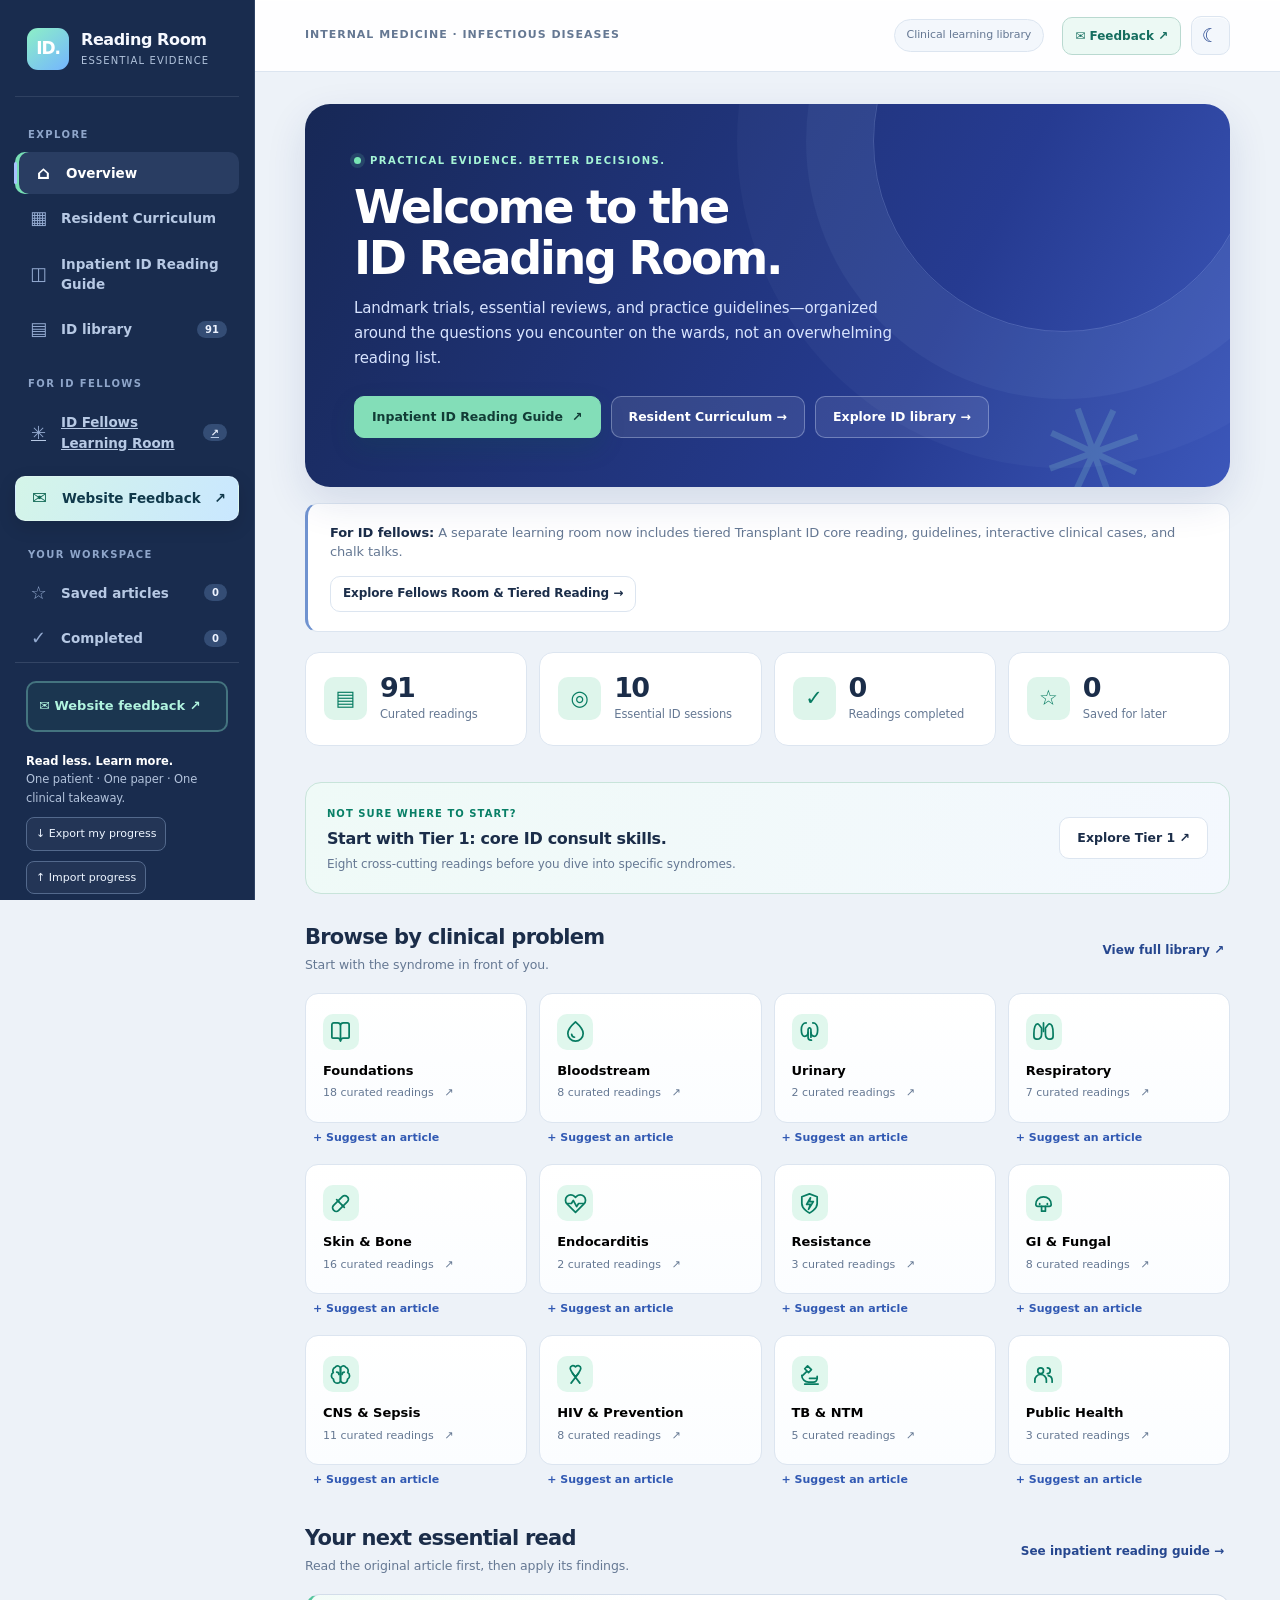
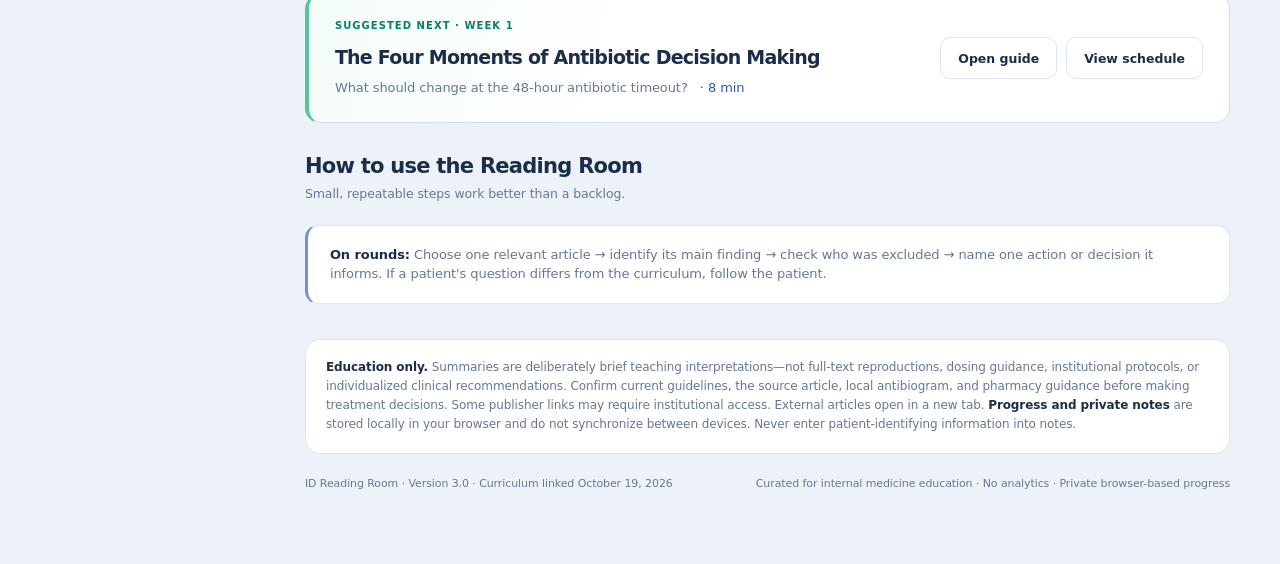
==== commit eb8b1f4d: "Link resident ID Reading Room to Fellows Learning Room tiered Transplant ID reading" ====
--- a/index.html
+++ b/index.html
@@ -500,6 +500,8 @@
     <button class="navbutton" data-go="curriculum"><span class="navicon">▦</span> Resident Curriculum</button>
     <button class="navbutton" data-go="pathway"><span class="navicon">◫</span> Inpatient ID Reading Guide</button>
     <button class="navbutton" data-go="library"><span class="navicon">▤</span> ID library <span class="navcount" id="sidebar-count">25</span></button>
+    <div class="side-label">For ID fellows</div>
+    <a class="navbutton" href="fellows/?section=core" aria-label="Open the ID Fellows Learning Room with Transplant ID core reading tiers"><span class="navicon">✳</span> ID Fellows Learning Room <span class="navcount">↗</span></a>
     <button type="button" class="navbutton sidebar-feedback-primary" data-website-feedback><span class="navicon">✉</span> Website Feedback <span class="feedback-arrow">↗</span></button>
     <div class="side-label">Your workspace</div>
     <button class="navbutton" data-go="saved"><span class="navicon">☆</span> Saved articles <span class="navcount" id="saved-count">0</span></button>
@@ -511,6 +513,7 @@
     <main id="maincontent" class="content">
       <section id="view-home" class="view active" aria-label="Overview">
         <div class="hero"><div class="hero-text"><div class="eyebrow"><span class="dot"></span> Practical evidence. Better decisions.</div><h1>Welcome to the<br> ID Reading Room.</h1><p>Landmark trials, essential reviews, and practice guidelines—organized around the questions you encounter on the wards, not an overwhelming reading list.</p><div class="hero-actions"><button class="btn" data-go="pathway">Inpatient ID Reading Guide <span>↗</span></button><button class="btn secondary" data-go="curriculum">Resident Curriculum →</button><button class="btn secondary" data-go="library">Explore ID library →</button></div></div></div>
+        <div class="tipbar" style="margin:16px 0 20px;display:flex;align-items:center;justify-content:space-between;gap:14px;flex-wrap:wrap"><div><b>For ID fellows:</b> A separate learning room now includes tiered Transplant ID core reading, guidelines, interactive clinical cases, and chalk talks.</div><a class="btn sm secondary" href="fellows/?section=core">Explore Fellows Room &amp; Tiered Reading →</a></div>
         <div class="stats"><div class="stat"><span class="stat-icon">▤</span><div><strong id="stat-total">25</strong><small>Curated readings</small></div></div><div class="stat"><span class="stat-icon">◎</span><div><strong>10</strong><small>Essential ID sessions</small></div></div><div class="stat"><span class="stat-icon">✓</span><div><strong id="stat-complete">0</strong><small>Readings completed</small></div></div><div class="stat"><span class="stat-icon">☆</span><div><strong id="stat-saved">0</strong><small>Saved for later</small></div></div></div>
         <div class="tier-home-teaser"><div><span class="mini-heading">Not sure where to start?</span><strong>Start with Tier 1: core ID consult skills.</strong><p>Eight cross-cutting readings before you dive into specific syndromes.</p></div><button type="button" class="btn secondary" data-tier-go="1">Explore Tier 1 ↗</button></div>
         <div class="sectionbar"><div><h2>Browse by clinical problem</h2><p>Start with the syndrome in front of you.</p></div><button class="textlink" data-go="library">View full library ↗</button></div>
